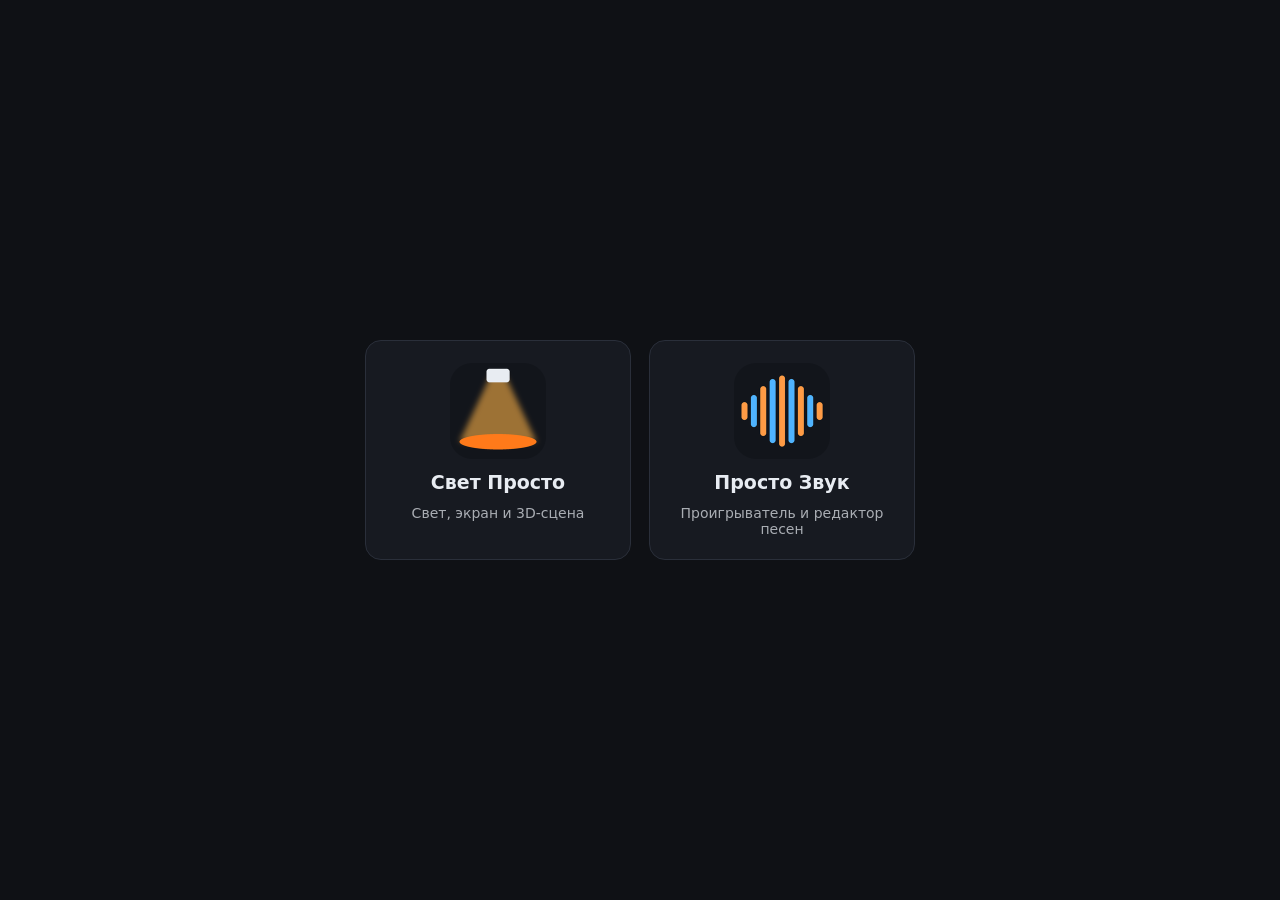
==== index.html @ ec169cc5 "Add files via upload" ====
<!doctype html><html lang="ru"><head><meta charset="utf-8"><meta name="viewport" content="width=device-width,initial-scale=1"><title>Театр — программы</title>
<style>body{margin:0;min-height:100vh;display:flex;align-items:center;justify-content:center;background:#0f1115;color:#e8ecf2;font:16px system-ui,sans-serif}
main{display:flex;gap:18px;flex-wrap:wrap;justify-content:center;padding:16px}a{display:flex;flex-direction:column;align-items:center;gap:12px;width:220px;padding:22px;border:1px solid #2a2f3a;border-radius:16px;background:#171a21;color:inherit;text-decoration:none}
a:hover{border-color:#ff9b45}img{width:96px;height:96px;border-radius:22px}b{font-size:19px}span{opacity:.7;font-size:14px;text-align:center}</style></head><body><main>
<a href="svet/"><img src="svet/icon-192.png" alt=""><b>Свет Просто</b><span>Свет, экран и 3D-сцена</span></a>
<a href="zvuk/"><img src="zvuk/icon-192.png" alt=""><b>Просто Звук</b><span>Проигрыватель и редактор песен</span></a>
</main></body></html>
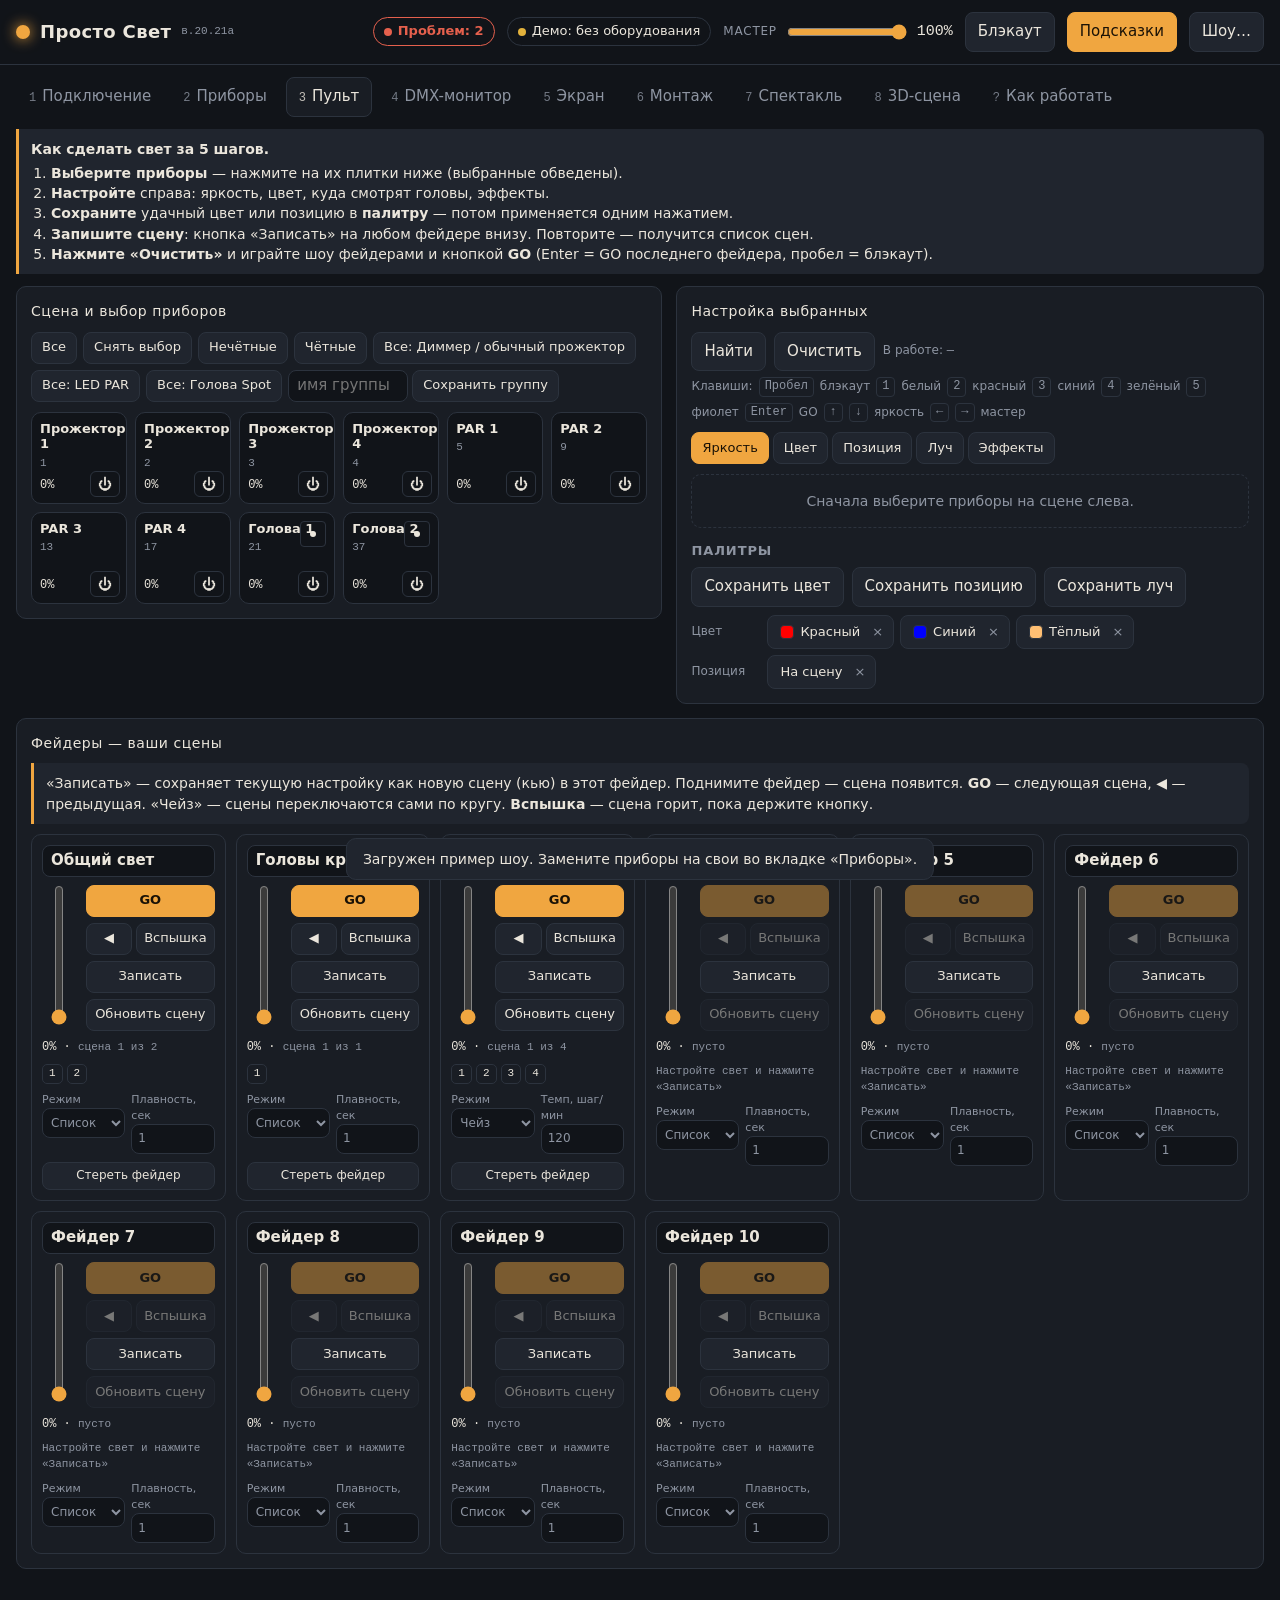
==== commit 1a4fd8ae: "index.html" ====
--- a/index.html
+++ b/index.html
@@ -1,7 +1,3679 @@
-<!doctype html><html lang="ru"><head><meta charset="utf-8"><meta name="viewport" content="width=device-width,initial-scale=1"><title>Театр — программы</title>
-<style>body{margin:0;min-height:100vh;display:flex;align-items:center;justify-content:center;background:#0f1115;color:#e8ecf2;font:16px system-ui,sans-serif}
-main{display:flex;gap:18px;flex-wrap:wrap;justify-content:center;padding:16px}a{display:flex;flex-direction:column;align-items:center;gap:12px;width:220px;padding:22px;border:1px solid #2a2f3a;border-radius:16px;background:#171a21;color:inherit;text-decoration:none}
-a:hover{border-color:#ff9b45}img{width:96px;height:96px;border-radius:22px}b{font-size:19px}span{opacity:.7;font-size:14px;text-align:center}</style></head><body><main>
-<a href="svet/"><img src="svet/icon-192.png" alt=""><b>Свет Просто</b><span>Свет, экран и 3D-сцена</span></a>
-<a href="zvuk/"><img src="zvuk/icon-192.png" alt=""><b>Просто Звук</b><span>Проигрыватель и редактор песен</span></a>
-</main></body></html>+<!doctype html>
+<html lang="ru">
+<head>
+<meta charset="utf-8">
+<meta name="viewport" content="width=device-width,initial-scale=1,viewport-fit=cover">
+<title>Просто Свет</title>
+<link rel="preconnect" href="https://fonts.googleapis.com">
+<link rel="stylesheet" href="https://fonts.googleapis.com/css2?family=Onest:wght@400;500;600;700&family=Unbounded:wght@500;700&family=JetBrains+Mono:wght@400;600&display=swap">
+<style>
+/* Пульт: тёмный зал, янтарь лампы накаливания как акцент. Шапка с мастером, вкладки по шагам работы, внизу — фейдеры. */
+:root{
+  --bg:#111419; --panel:#191d24; --panel2:#20252e; --line:#2c333e;
+  --fg:#ebe6dc; --muted:#8e95a2; --accent:#f0a640; --accent-ink:#1a1206;
+  --ok:#5cc08b; --warn:#e3b23c; --bad:#e5604d; --info:#6fa8dc;
+  --f-display:"Unbounded","Onest",system-ui,sans-serif;
+  --f-body:"Onest",system-ui,-apple-system,"Segoe UI",Roboto,sans-serif;
+  --f-mono:"JetBrains Mono",ui-monospace,Consolas,monospace;
+  --r:10px;
+  color-scheme:dark;
+}
+[hidden]{display:none!important}
+html,body{background:var(--bg);color:var(--fg)}
+body{margin:0}
+body{font-family:var(--f-body);font-size:15px;line-height:1.45;padding-inline:16px;padding-block:0 40px}
+*{box-sizing:border-box}
+h1,h2,h3{margin:0;text-wrap:balance}
+button,input,select,textarea{font:inherit;color:inherit}
+button{cursor:pointer;background:var(--panel2);border:1px solid var(--line);border-radius:8px;padding:8px 12px;min-height:38px}
+button:hover{border-color:var(--muted)}
+button:focus-visible,input:focus-visible,select:focus-visible,textarea:focus-visible{outline:2px solid var(--accent);outline-offset:2px}
+button.primary{background:var(--accent);color:var(--accent-ink);border-color:var(--accent);font-weight:600}
+button.danger{border-color:var(--bad);color:var(--bad)}
+button.on{background:var(--accent);color:var(--accent-ink);border-color:var(--accent)}
+button:disabled{opacity:.45;cursor:not-allowed}
+input[type=number],input[type=text],select,textarea{background:var(--bg);border:1px solid var(--line);border-radius:8px;padding:7px 9px;min-height:38px}
+input[type=range]{accent-color:var(--accent);width:100%}
+.mono{font-family:var(--f-mono);font-variant-numeric:tabular-nums}
+.muted{color:var(--muted)}
+.row{display:flex;gap:8px;flex-wrap:wrap;align-items:center}
+.stack{display:flex;flex-direction:column;gap:10px}
+
+/* шапка */
+header.top{position:sticky;top:env(safe-area-inset-top,0px);z-index:20;background:var(--bg);display:flex;flex-wrap:wrap;gap:12px;align-items:center;padding-block:12px;border-bottom:1px solid var(--line);margin-inline:-16px;padding-inline:16px}
+.brand{font-family:var(--f-display);font-weight:700;font-size:18px;letter-spacing:.02em;display:flex;align-items:center;gap:10px;margin-right:auto}
+.brand .lamp{width:14px;height:14px;border-radius:50%;background:var(--accent);box-shadow:0 0 14px var(--accent)}
+.chip{display:inline-flex;align-items:center;gap:6px;border:1px solid var(--line);border-radius:999px;padding:4px 10px;font-size:13px;white-space:nowrap}
+.chip .dot{width:8px;height:8px;border-radius:50%;background:var(--muted)}
+.chip.ok .dot{background:var(--ok)} .chip.warn .dot{background:var(--warn)} .chip.bad .dot{background:var(--bad)}
+.gm{display:flex;align-items:center;gap:8px;min-width:200px}
+.gm label{font-size:12px;letter-spacing:.06em;text-transform:uppercase;color:var(--muted)}
+.gm input{width:120px}
+#bo.on{background:var(--bad);border-color:var(--bad);color:#fff}
+
+nav.tabs{display:flex;gap:6px;flex-wrap:wrap;padding-block:12px}
+nav.tabs button{background:transparent;border-color:transparent;color:var(--muted)}
+nav.tabs button .n{font-family:var(--f-mono);font-size:12px;margin-right:6px;opacity:.8}
+nav.tabs button[aria-selected=true]{color:var(--fg);border-color:var(--line);background:var(--panel)}
+
+section.tab{display:none} section.tab.active{display:block}
+.panel{background:var(--panel);border:1px solid var(--line);border-radius:var(--r);padding:14px;min-width:0}
+.panel h2{font-family:var(--f-display);font-size:14px;font-weight:500;letter-spacing:.04em;margin-bottom:10px;display:flex;align-items:center;gap:8px}
+.panel h3{font-size:13px;font-weight:600;color:var(--muted);text-transform:uppercase;letter-spacing:.07em;margin:4px 0 6px}
+.how{border-left:3px solid var(--accent);background:var(--panel2);border-radius:0 8px 8px 0;padding:10px 12px;font-size:14px;margin-bottom:12px}
+.how ol{margin:4px 0 0;padding-left:20px}
+.how.hidden{display:none}
+body.nohelp .how{display:none}
+
+.grid-main{display:grid;grid-template-columns:minmax(0,1.1fr) minmax(0,1fr);gap:14px;align-items:start}
+@media (max-width:900px){.grid-main{grid-template-columns:1fr}}
+
+/* сцена */
+.stage{display:grid;grid-template-columns:repeat(auto-fill,minmax(92px,1fr));gap:8px}
+.fx{position:relative;border:1px solid var(--line);border-radius:10px;padding:8px;background:var(--bg);text-align:left;min-height:92px;display:flex;flex-direction:column;gap:4px;overflow:hidden}
+.fx .beam{position:absolute;inset:0;opacity:0;pointer-events:none}
+.fx .nm{position:relative;font-weight:600;font-size:13px;line-height:1.2}
+.fx .ad{position:relative;font-family:var(--f-mono);font-size:11px;color:var(--muted)}
+.fx .lvl{position:relative;font-family:var(--f-mono);font-size:12px;margin-top:auto}
+.fx.sel{border-color:var(--accent);box-shadow:inset 0 0 0 2px var(--accent)}
+.fx .pw{position:absolute;right:6px;bottom:6px;min-width:30px;height:26px;padding:0 6px;display:flex;align-items:center;justify-content:center;border:1px solid var(--line);border-radius:6px;background:var(--bg);font-size:14px;line-height:1;cursor:pointer;z-index:2}
+.fx .pw:hover{border-color:var(--fg)}
+.fx .pw.on{background:#c0392b;border-color:#c0392b;color:#fff;font:700 10px/1 var(--f-mono);letter-spacing:.04em}
+.fx.off .nm,.fx.off .ad,.fx.off .lvl{opacity:.4;text-decoration:line-through}
+.fx.off{border-style:dashed}
+.fx .pt{position:absolute;right:8px;top:8px;width:26px;height:26px;border:1px solid var(--line);border-radius:4px}
+.fx .pt i{position:absolute;width:6px;height:6px;border-radius:50%;background:var(--fg);transform:translate(-50%,-50%)}
+.selbar{display:flex;gap:6px;flex-wrap:wrap;margin-bottom:10px}
+.selbar button{min-height:32px;padding:4px 10px;font-size:13px}
+
+/* программер */
+.attr{display:grid;grid-template-columns:120px minmax(0,1fr) 74px;gap:8px;align-items:center;font-size:13px}
+.attr .v{font-family:var(--f-mono);font-size:12px;text-align:right;color:var(--muted)}
+.attr .v b{color:var(--accent);font-weight:600}
+@media (max-width:520px){.attr{grid-template-columns:90px minmax(0,1fr) 64px}}
+.swatches{display:grid;grid-template-columns:repeat(auto-fill,minmax(42px,1fr));gap:6px}
+.cpick{display:flex;flex-direction:column;gap:8px}
+.cprev{height:56px;border-radius:10px;border:1px solid var(--line);display:flex;align-items:flex-end;justify-content:flex-end;padding:4px 8px}
+.cprev span{font:12px var(--f-mono);background:rgba(0,0,0,.55);color:#fff;border-radius:4px;padding:1px 6px}
+input.huebar{-webkit-appearance:none;appearance:none;height:16px;border-radius:8px;background:linear-gradient(90deg,#f00,#ff0,#0f0,#0ff,#00f,#f0f,#f00)}
+input.huebar::-webkit-slider-thumb{-webkit-appearance:none;width:20px;height:20px;border-radius:50%;background:#fff;border:2px solid #000}
+.sw{height:38px;border-radius:8px;border:1px solid var(--line);padding:0;font-size:10px}
+.xy{position:relative;width:100%;max-width:260px;aspect-ratio:1;border:1px solid var(--line);border-radius:10px;background:
+  linear-gradient(var(--line) 1px,transparent 1px) 0 0/25% 25%,linear-gradient(90deg,var(--line) 1px,transparent 1px) 0 0/25% 25%,var(--bg);touch-action:none;cursor:crosshair}
+.xy i{position:absolute;width:18px;height:18px;border-radius:50%;background:var(--accent);transform:translate(-50%,-50%);box-shadow:0 0 0 3px rgba(240,166,64,.3)}
+.subtabs{display:flex;gap:4px;flex-wrap:wrap;margin-bottom:10px}
+.subtabs button{min-height:32px;padding:4px 10px;font-size:13px}
+.empty{color:var(--muted);font-size:14px;padding:16px;text-align:center;border:1px dashed var(--line);border-radius:10px}
+
+/* палитры */
+.pals{display:flex;flex-wrap:wrap;gap:6px}
+.pal{display:inline-flex;align-items:center;gap:6px;min-height:34px;padding:4px 6px 4px 10px;font-size:13px}
+.pal .s{width:14px;height:14px;border-radius:4px;border:1px solid var(--line)}
+.pal .x{border:0;background:none;min-height:auto;padding:0 4px;color:var(--muted)}
+
+/* плейбеки */
+.pbs{display:grid;grid-template-columns:repeat(auto-fill,minmax(172px,1fr));gap:10px}
+.pb{background:var(--panel);border:1px solid var(--line);border-radius:var(--r);padding:10px;display:flex;flex-direction:column;gap:8px;min-width:0}
+.pb.live{border-color:var(--accent)}
+.pb input.name{width:100%;font-weight:600;min-height:32px;padding:4px 8px}
+.pb .mid{display:flex;gap:10px;align-items:stretch}
+.pb .fader{writing-mode:vertical-lr;direction:rtl;width:34px;height:140px;margin:0}
+.pb .btns{display:flex;flex-direction:column;gap:6px;flex:1;min-width:0}
+.pb .btns button{min-height:32px;padding:4px 6px;font-size:13px}
+.pb .info{font-family:var(--f-mono);font-size:11px;color:var(--muted)}
+.pb .lv{font-family:var(--f-mono);font-size:12px}
+.pb .opt{display:grid;grid-template-columns:1fr 1fr;gap:6px;font-size:11px;color:var(--muted)}
+.pb .opt input{width:100%;min-height:30px;padding:3px 6px;font-size:12px}
+.cuelist{display:flex;flex-wrap:wrap;gap:4px}
+.cuelist span{font-family:var(--f-mono);font-size:11px;border:1px solid var(--line);border-radius:5px;padding:1px 6px}
+.cuelist span.cur{background:var(--accent);color:var(--accent-ink);border-color:var(--accent)}
+
+/* таблицы */
+.tblwrap{overflow-x:auto}
+table{border-collapse:collapse;width:100%;font-size:14px}
+th,td{border-bottom:1px solid var(--line);padding:7px 8px;text-align:left;white-space:nowrap}
+th{font-size:12px;color:var(--muted);text-transform:uppercase;letter-spacing:.06em;font-weight:500}
+td input[type=number]{width:80px;min-height:32px}
+td input[type=text]{width:150px;min-height:32px}
+tr.conflict td{color:var(--bad)}
+
+/* монитор */
+.dmxgrid{display:grid;grid-template-columns:repeat(auto-fill,minmax(44px,1fr));gap:3px}
+.dmxgrid div{font-family:var(--f-mono);font-size:10px;border-radius:4px;padding:3px;background:var(--bg);border:1px solid var(--line);line-height:1.15}
+.dmxgrid div b{display:block;font-size:12px;color:var(--fg);font-weight:600}
+.dmxgrid div.used{border-color:#3e4756;background:var(--panel2)}
+.dmxgrid div.hot b{color:var(--accent)}
+
+/* подключение */
+.cards{display:grid;grid-template-columns:repeat(auto-fit,minmax(240px,1fr));gap:12px}
+.card{background:var(--panel);border:1px solid var(--line);border-radius:var(--r);padding:14px;display:flex;flex-direction:column;gap:8px}
+.card h3{font-family:var(--f-display);font-size:14px;font-weight:500;margin:0;text-transform:none;letter-spacing:.02em;color:var(--fg)}
+.card p{margin:0;font-size:14px}
+.card .tag{font-size:11px;letter-spacing:.07em;text-transform:uppercase;color:var(--muted)}
+.card button{margin-top:auto}
+.card.active{border-color:var(--ok)}
+.decide{display:grid;gap:8px;margin-top:6px}
+.decide div{display:grid;grid-template-columns:minmax(0,1fr) minmax(0,1fr);gap:10px;border-bottom:1px solid var(--line);padding-block:8px;font-size:14px}
+@media (max-width:600px){.decide div{grid-template-columns:1fr}}
+.alert{border:1px solid var(--warn);color:var(--warn);border-radius:8px;padding:10px 12px;font-size:14px}
+
+.modal{position:fixed;inset:0;background:rgba(0,0,0,.6);display:flex;align-items:center;justify-content:center;padding:16px;z-index:50}
+.modal .box{background:var(--panel);border:1px solid var(--line);border-radius:12px;padding:16px;width:min(640px,100%);display:flex;flex-direction:column;gap:10px;max-height:90vh;overflow:auto}
+.modal textarea{width:100%;min-height:220px;font-family:var(--f-mono);font-size:12px}
+.toast{position:fixed;left:50%;bottom:calc(20px + env(safe-area-inset-bottom,0px));transform:translateX(-50%);background:var(--panel2);border:1px solid var(--line);border-radius:10px;padding:10px 16px;z-index:60;font-size:14px}
+.kbd{font-family:var(--f-mono);font-size:12px;border:1px solid var(--line);border-radius:4px;padding:0 5px}
+/* экран */
+.scr-top{display:flex;flex-wrap:wrap;gap:8px;align-items:center}
+.scr-top .gm input{width:110px}
+.comp-wrap{overflow-x:auto;padding-bottom:6px}
+.comp{display:grid;gap:6px;min-width:max-content}
+.comp .lh{display:flex;flex-direction:column;gap:4px;background:var(--panel2);border:1px solid var(--line);border-radius:8px;padding:6px;width:190px}
+.comp .lh input[type=text]{min-height:28px;padding:2px 6px;font-size:13px;font-weight:600;width:100%}
+.comp .lh .row{gap:4px;flex-wrap:nowrap}
+.comp .lh .row button{white-space:nowrap}
+.comp .lh button{min-height:26px;padding:0 7px;font-size:12px}
+.comp .lh input[type=range]{width:100%}
+.comp .lh.live{border-color:var(--accent)}
+.comp .ch{min-height:34px;padding:2px 6px;font-weight:700;font-family:var(--f-mono);font-size:13px}
+.comp .ch.live{background:var(--accent);color:var(--accent-ink);border-color:var(--accent)}
+.cell{position:relative;width:128px;height:80px;border:1px dashed var(--line);border-radius:8px;background:var(--bg);overflow:hidden;cursor:pointer;user-select:none}
+.cell.full{border-style:solid}
+.cell .th{position:absolute;inset:0;background-size:cover;background-position:center}
+.cell .nm{position:absolute;left:0;right:0;bottom:0;padding:14px 6px 4px;font-size:11px;font-weight:600;color:#fff;background:linear-gradient(transparent,rgba(0,0,0,.85));white-space:nowrap;overflow:hidden;text-overflow:ellipsis}
+.cell .tr{position:absolute;right:4px;top:4px;font-size:10px;font-family:var(--f-mono);background:rgba(0,0,0,.65);color:#fff;border-radius:4px;padding:0 4px}
+.cell.live{border-color:var(--accent);box-shadow:inset 0 0 0 3px var(--accent)}
+.cell.sel{outline:2px solid var(--fg);outline-offset:2px}
+.cell.over{border-color:var(--ok);background:rgba(92,192,139,.15)}
+.cell.missing .th{opacity:.25}
+.cell.missing::after{content:"нет файла";position:absolute;left:6px;top:6px;font-size:10px;color:var(--warn)}
+.cell .plus{position:absolute;inset:0;display:flex;align-items:center;justify-content:center;color:var(--muted);font-size:11px;opacity:.6;text-align:center;padding:4px}
+.scr-grid{display:grid;grid-template-columns:minmax(0,1.3fr) minmax(0,1fr);gap:14px;align-items:start;margin-top:14px}
+@media (max-width:1100px){.scr-grid{grid-template-columns:1fr}}
+.strip-wrap{position:relative;display:flex;align-items:center;gap:6px}
+.strip-wrap.drop{outline:2px dashed var(--ok);outline-offset:4px;border-radius:10px;background:rgba(92,192,139,.08)}
+.strip{display:flex;gap:10px;overflow-x:auto;scroll-behavior:smooth;padding:4px 2px 10px;flex:1;min-width:0;scroll-snap-type:x proximity}
+.strip-nav{flex:none;width:40px;min-height:96px;font-size:26px;padding:0}
+.bf{position:relative;flex:none;width:168px;aspect-ratio:16/10;border:1px solid var(--line);border-radius:8px;overflow:hidden;background:var(--bg);cursor:pointer;scroll-snap-align:start}
+.bf .th{position:absolute;inset:0;background-size:cover;background-position:center}
+.bf .nm{position:absolute;left:0;right:0;bottom:0;font-size:11px;font-weight:600;padding:14px 6px 4px;color:#fff;background:linear-gradient(transparent,rgba(0,0,0,.85));white-space:nowrap;overflow:hidden;text-overflow:ellipsis}
+.bf .kind{position:absolute;left:5px;top:5px;font-size:9px;font-family:var(--f-mono);background:rgba(0,0,0,.6);color:#fff;border-radius:4px;padding:1px 4px}
+.bf .x{position:absolute;right:4px;top:4px;min-height:24px;height:24px;width:24px;padding:0;font-size:14px;line-height:1;background:rgba(0,0,0,.7);border-color:transparent;color:#fff;border-radius:6px}
+.bf .x.danger{background:var(--bad);width:auto;padding:0 6px;font-size:11px}
+.bf .used{position:absolute;left:5px;bottom:24px;font-size:9px;font-family:var(--f-mono);background:var(--accent);color:var(--accent-ink);border-radius:4px;padding:0 4px}
+.bf.armed{outline:3px solid var(--accent);outline-offset:-1px}
+.bf.missing .th{opacity:.3}
+.cell.target .plus{color:var(--accent);opacity:1}
+.preview{position:relative;width:100%;aspect-ratio:16/9;border-radius:10px;overflow:hidden;background:#000;border:1px solid var(--line)}
+.insp .attr{grid-template-columns:110px minmax(0,1fr) 64px}
+.insp select{min-height:32px;padding:3px 6px;font-size:13px;width:100%}
+.insp h3{margin-top:10px}
+/* монтаж */
+.ed-top,.ed-trans{display:flex;flex-wrap:wrap;gap:8px;align-items:center}
+.ed-top select{min-width:220px;max-width:100%}
+.ed-trans{margin-top:14px}
+.ed-sep{width:1px;align-self:stretch;background:var(--line);margin:0 4px}
+.ed-clock{font-size:28px;font-weight:600;font-variant-numeric:tabular-nums;line-height:1;min-width:150px}
+.ed-clock small{font-size:.5em;color:var(--muted);font-weight:400;margin-left:6px}
+#edPlay{min-width:120px;font-weight:600}
+.ed-zoom input{width:120px}
+.ed-panel{margin-top:14px}
+.ed-tl{display:grid;grid-template-columns:118px minmax(0,1fr);border:1px solid var(--line);border-radius:8px;overflow:hidden;background:var(--bg)}
+.ed-labels{border-right:1px solid var(--line);background:var(--panel2)}
+.ed-labels div{display:flex;align-items:center;padding:0 8px;font-size:12px;font-weight:600;border-bottom:1px solid var(--line);white-space:nowrap;overflow:hidden;text-overflow:ellipsis;cursor:pointer}
+.ed-labels div.cur{color:var(--accent)}
+.ed-labels div small{font-weight:400;color:var(--muted);margin-left:4px}
+.ed-scroll{overflow-x:auto;overflow-y:hidden;position:relative;scrollbar-width:thin}
+.ed-inner{position:relative}
+.ed-lane{position:relative;border-bottom:1px solid var(--line);touch-action:none}
+.ed-lane.cur{background:rgba(240,166,64,.05)}
+.ed-lane.target{background:rgba(92,192,139,.08);cursor:copy}
+.ed-lane canvas{position:sticky;left:0;display:block}
+.ed-h-ruler{height:30px;cursor:pointer;background:var(--panel)}
+.ed-h-audio{height:64px;cursor:pointer}
+.ed-h-light,.ed-h-layer{height:58px}
+.ed-lane.drop{background:rgba(92,192,139,.15)}
+.blk{position:absolute;top:4px;bottom:4px;border:1px solid rgba(255,255,255,.25);border-radius:6px;overflow:hidden;cursor:grab;user-select:none;background:#2a3140;min-width:3px}
+.blk .th{position:absolute;inset:0;background-size:auto 100%;background-repeat:repeat-x;opacity:.55}
+.blk .nm{position:absolute;left:6px;right:6px;top:3px;font-size:11px;font-weight:600;color:#fff;white-space:nowrap;overflow:hidden;text-overflow:ellipsis;text-shadow:0 1px 2px #000}
+.blk .tm{position:absolute;left:6px;bottom:3px;font-size:10px;font-family:var(--f-mono);color:#fff;opacity:.85;white-space:nowrap;text-shadow:0 1px 2px #000}
+.blk .fd{position:absolute;left:0;top:0;bottom:0;background:linear-gradient(90deg,rgba(0,0,0,.55),transparent);pointer-events:none}
+.blk::before,.blk::after{content:"";position:absolute;top:0;bottom:0;width:6px;cursor:ew-resize;z-index:2}
+.blk::before{left:0} .blk::after{right:0}
+.blk.sel{border:2px solid var(--fg);box-shadow:0 0 0 2px rgba(0,0,0,.6)}
+.blk.live{box-shadow:inset 0 0 0 2px var(--accent)}
+.blk.missing .th{opacity:.15}
+.blk.drag{cursor:grabbing;opacity:.9;z-index:5}
+.mkr{position:absolute;top:0;height:30px;transform:translateX(-1px);cursor:pointer;z-index:3}
+.mkr i{position:absolute;left:0;top:0;bottom:0;width:2px;background:var(--info)}
+.mkr span{position:absolute;left:3px;top:2px;font-size:10px;line-height:1.2;background:var(--info);color:#06121f;padding:0 4px;border-radius:3px;white-space:nowrap;max-width:140px;overflow:hidden;text-overflow:ellipsis}
+.mkr.sel span{background:var(--fg)}
+.mline{position:absolute;top:30px;bottom:0;width:1px;background:var(--info);opacity:.35;pointer-events:none}
+.ed-head{position:absolute;top:0;bottom:0;width:2px;margin-left:-1px;background:var(--accent);pointer-events:none;z-index:6}
+.ed-head::before{content:"";position:absolute;top:0;left:-5px;border:6px solid transparent;border-top-color:var(--accent)}
+.ed-tools{margin-top:10px}
+.ed-empty-lane{position:absolute;left:8px;top:50%;transform:translateY(-50%);font-size:12px;color:var(--muted);pointer-events:none;white-space:nowrap}
+#edPrevSlot .preview{margin:0}
+.ed-times{display:grid;grid-template-columns:repeat(3,minmax(0,1fr));gap:6px}
+.ed-times label{display:flex;flex-direction:column;gap:2px;font-size:12px;color:var(--muted)}
+.ed-times input{width:100%;font-family:var(--f-mono)}
+.ed-times input.bad{border-color:var(--bad)}
+@media (max-width:640px){.ed-tl{grid-template-columns:76px minmax(0,1fr)} .ed-clock{font-size:22px;min-width:120px}}
+/* проверка перед показом */
+.ready{margin-bottom:14px}
+.ready-list{display:grid;grid-template-columns:repeat(auto-fill,minmax(300px,1fr));gap:8px}
+.rd{display:grid;grid-template-columns:22px minmax(0,1fr) auto;gap:8px;align-items:start;border:1px solid var(--line);border-radius:8px;padding:8px 10px;background:var(--bg)}
+.rd .ic{width:20px;height:20px;border-radius:50%;display:flex;align-items:center;justify-content:center;font-size:12px;font-weight:700;margin-top:1px;background:var(--panel2);color:var(--muted)}
+.rd.ok .ic{background:var(--ok);color:#06140c} .rd.warn .ic{background:var(--warn);color:#1a1206} .rd.bad .ic{background:var(--bad);color:#fff}
+.rd.bad{border-color:var(--bad)} .rd.warn{border-color:rgba(227,178,60,.6)}
+.rd.off{opacity:.6}
+.rd b{display:block;font-size:14px}
+.rd small{display:block;font-size:12px;color:var(--muted);line-height:1.35;margin-top:2px}
+.rd button{min-height:30px;padding:2px 10px;font-size:13px;white-space:nowrap}
+#readyChip{cursor:pointer;background:transparent;min-height:auto;font-weight:600}
+#readyChip.bad{border-color:var(--bad);color:var(--bad)} #readyChip.ok{border-color:var(--ok);color:var(--ok)} #readyChip.warn{border-color:var(--warn);color:var(--warn)}
+#readyChip.alarm{animation:blink 1s steps(2) infinite}
+/* спектакль */
+.play-head{display:flex;flex-wrap:wrap;gap:16px;align-items:center}
+.clock{font-family:var(--f-mono);font-variant-numeric:tabular-nums;font-size:clamp(34px,7vw,60px);font-weight:600;letter-spacing:.02em;line-height:1}
+.clock small{font-size:.4em;color:var(--muted);font-weight:400;margin-left:8px}
+.state{display:inline-flex;align-items:center;gap:8px;border:1px solid var(--line);border-radius:999px;padding:6px 14px;font-weight:600}
+.state i{width:10px;height:10px;border-radius:50%;background:var(--muted)}
+.state.rec{border-color:var(--bad);color:var(--bad)} .state.rec i{background:var(--bad);animation:blink 1s steps(2) infinite}
+.state.play{border-color:var(--ok);color:var(--ok)} .state.play i{background:var(--ok)}
+.state.pause{border-color:var(--warn);color:var(--warn)} .state.pause i{background:var(--warn)}
+@keyframes blink{50%{opacity:.2}}
+.bar{position:relative;height:46px;border:1px solid var(--line);border-radius:10px;background:var(--bg);cursor:pointer;overflow:hidden;margin-top:14px;touch-action:none}
+.bar .fill{position:absolute;inset:0 auto 0 0;background:rgba(240,166,64,.18)}
+.bar .head{position:absolute;top:0;bottom:0;width:2px;background:var(--accent)}
+.bar .mk{position:absolute;bottom:0;width:1px;height:40%;background:var(--muted);opacity:.7}
+.bar .lbl{position:absolute;top:4px;left:8px;font-size:12px;color:var(--muted);font-family:var(--f-mono)}
+.bigbtns{display:flex;flex-wrap:wrap;gap:10px;margin-top:14px}
+#tlList tr.cur td{background:rgba(240,166,64,.12)}
+#tlList td.nm{cursor:pointer;white-space:normal;min-width:180px}
+#tlList td.nm b{display:block}
+.bigbtns button{min-height:52px;padding:10px 20px;font-size:16px;font-weight:600}
+button.rec{background:var(--bad);border-color:var(--bad);color:#fff}
+button.go{background:var(--ok);border-color:var(--ok);color:#06140c}
+@media (prefers-reduced-motion:reduce){*{transition:none!important;animation:none!important}}
+/* 3D-сцена */
+.v3grid{display:grid;grid-template-columns:minmax(0,1fr) 360px;gap:14px;align-items:start}
+@media (max-width:1050px){.v3grid{grid-template-columns:1fr}}
+#v3Wrap{position:relative;background:#000;border:1px solid var(--line);border-radius:var(--r);overflow:hidden;height:calc(100vh - 250px);min-height:420px}
+#v3Wrap:fullscreen{height:100vh;border:0;border-radius:0}
+#v3Canvas{position:absolute;inset:0}#v3Canvas canvas{display:block;width:100%;height:100%;outline:none;cursor:grab;touch-action:none}
+#v3Hud{position:absolute;left:12px;right:150px;bottom:10px;display:flex;gap:14px;flex-wrap:wrap;font-size:12px;color:#d6d9df;pointer-events:none;text-shadow:0 1px 3px #000}
+#v3Msg{position:absolute;inset:0;display:flex;align-items:center;justify-content:center;pointer-events:none}
+.v3tr{position:absolute;right:10px;bottom:8px;display:flex;gap:4px}.v3tr button{min-height:32px;padding:4px 10px;background:rgba(20,22,28,.85)}
+.v3f{display:grid;grid-template-columns:minmax(96px,1.1fr) minmax(70px,1.4fr) 62px 14px;gap:6px;align-items:center;font-size:13px}
+.v3f input[type=number]{width:62px;min-height:30px;padding:2px 4px}.v3f i{font-style:normal;color:var(--muted);font-size:12px}
+.v3sub{font-size:12px;color:var(--muted);text-transform:uppercase;letter-spacing:.05em;margin-top:6px}
+details.panel summary{cursor:pointer}
+.v3venues{padding:6px;border:1px solid var(--line);border-radius:10px;background:var(--panel)}.v3venues button[data-ven]{max-width:280px;overflow:hidden;text-overflow:ellipsis;white-space:nowrap}
+#v3Mon{position:absolute;top:10px;right:10px;width:180px;z-index:2;border:1px solid rgba(255,255,255,.18);border-radius:6px;overflow:hidden;opacity:.85;transition:opacity .3s}
+#v3Mon .preview{margin:0;width:100%;aspect-ratio:16/9;height:auto;min-height:0;border:0;border-radius:0}
+#v3Mon:hover{opacity:1}
+body.v3dark #v3Wrap{border-color:#000}body.v3dark #v3Hud{opacity:0}body.v3dark #v3Mon{opacity:.08}body.v3dark #v3Mon:hover{opacity:.9}
+body.v3dark .v3tr{opacity:.15;transition:opacity .3s}body.v3dark .v3tr:hover{opacity:1}
+</style>
+
+</head>
+<body>
+<header class="top">
+  <div class="brand"><span class="lamp"></span>Просто Свет <span class="mono muted" style="font-size:11px;font-weight:400;letter-spacing:0" title="Версия программы">в.20.21а</span></div>
+  <span id="tlBar" class="row" hidden style="gap:6px">
+    <button id="tlChip" class="state rec" title="Открыть вкладку «Спектакль»" style="min-height:34px;padding:4px 12px"><i></i><span id="tlChipTxt" class="mono"></span></button>
+    <button id="tlBarPause" style="min-height:34px;padding:4px 10px" title="Пауза / продолжить">❚❚</button>
+    <button id="tlBarStop" style="min-height:34px;padding:4px 10px" title="Стоп">■</button>
+  </span>
+  <button id="readyChip" class="chip warn" type="button" title="Проверка перед показом"><span class="dot"></span>Проверяю…</button>
+  <span id="outChip" class="chip warn" title="Куда идёт сигнал"><span class="dot"></span><span id="outTxt">Демо: без оборудования</span></span>
+  <div class="gm"><label for="gm">Мастер</label><input id="gm" type="range" min="0" max="100" value="100"><span id="gmv" class="mono">100%</span></div>
+  <button id="bo" title="Мгновенно погасить весь свет (Пробел)">Блэкаут</button>
+  <button id="helpBtn" class="on" title="Показывать подсказки">Подсказки</button>
+  <button id="installBtn" class="primary" hidden title="Поставить программу на рабочий стол">Установить</button>
+  <button id="fileBtn">Шоу…</button>
+</header>
+
+<nav class="tabs" role="tablist">
+  <button role="tab" data-tab="connect" aria-selected="false"><span class="n">1</span>Подключение</button>
+  <button role="tab" data-tab="patch" aria-selected="false"><span class="n">2</span>Приборы</button>
+  <button role="tab" data-tab="desk" aria-selected="true"><span class="n">3</span>Пульт</button>
+  <button role="tab" data-tab="monitor" aria-selected="false"><span class="n">4</span>DMX-монитор</button>
+  <button role="tab" data-tab="screen" aria-selected="false"><span class="n">5</span>Экран</button>
+  <button role="tab" data-tab="edit" aria-selected="false"><span class="n">6</span>Монтаж</button>
+  <button role="tab" data-tab="play" aria-selected="false"><span class="n">7</span>Спектакль</button>
+  <button role="tab" data-tab="stage3d" aria-selected="false"><span class="n">8</span>3D-сцена</button>
+  <button role="tab" data-tab="help" aria-selected="false"><span class="n">?</span>Как работать</button>
+</nav>
+
+<!-- 1. ПОДКЛЮЧЕНИЕ -->
+<section class="tab" id="tab-connect">
+  <div class="how"><b>Что здесь делать.</b> Выберите, через что компьютер говорит с приборами, и нажмите «Подключить». Если не знаете — посмотрите таблицу ниже. Без оборудования работает «Демо»: свет виден на экране.
+  </div>
+  <div id="serialWarn" class="alert" hidden></div>
+  <div class="cards" style="margin-top:12px">
+    <div class="card" data-out="pro">
+      <span class="tag">USB → DMX</span>
+      <h3>Enttec DMX USB Pro и похожие</h3>
+      <p>Коробочка с USB с одной стороны и разъёмом XLR с другой. На корпусе часто написано «USB Pro», «DMXking ultraDMX», «Eurolite USB-DMX512 PRO».</p>
+      <button class="primary" data-connect="pro">Подключить USB Pro</button>
+    </div>
+    <div class="card" data-out="open">
+      <span class="tag">USB → DMX, дешёвые</span>
+      <h3>Open DMX (FTDI)</h3>
+      <p>Простой кабель или коробочка без своего процессора: «Open DMX USB», «Eurolite USB-DMX512» (не PRO), китайские USB-DMX на чипе FTDI.</p>
+      <button class="primary" data-connect="open">Подключить Open DMX</button>
+    </div>
+    <div class="card" data-out="ws">
+      <span class="tag">Сеть</span>
+      <h3>Art-Net узел по сети</h3>
+      <p>Приборы подключены к коробке с сетевым кабелем (Art-Net node). Нужна маленькая программа-мост <span class="mono">artnet_bridge.py</span> — она в комплекте.</p>
+      <div class="row"><input id="wsUrl" type="text" value="ws://localhost:8765" style="flex:1;min-width:0" aria-label="Адрес моста"></div>
+      <button class="primary" data-connect="ws">Подключить мост</button>
+    </div>
+    <div class="card" data-out="demo">
+      <span class="tag">Без оборудования</span>
+      <h3>Демо</h3>
+      <p>Сигнал никуда не идёт. Удобно, чтобы научиться и заранее подготовить шоу дома.</p>
+      <button data-connect="demo">Работать в демо</button>
+    </div>
+  </div>
+
+  <div class="panel" style="margin-top:14px" id="midiPanel">
+    <h2>Ручной пульт (MIDI)</h2>
+    <p class="muted" style="margin:0 0 10px;font-size:14px">Behringer X-Touch и другие MIDI-контроллеры двигают фейдеры и нажимают кнопки этой программы. Свет они сами не включают: сигнал на приборы всё равно идёт через адаптер выше.</p>
+    <div class="row"><button class="primary" id="midiConnect">Подключить MIDI-пульт</button><span id="midiStatus" class="muted" style="font-size:14px">Не подключён</span></div>
+    <div id="midiWiz" class="how" style="margin-top:10px" hidden></div>
+    <div class="row" style="margin-top:10px">
+      <button id="midiWizard">Быстрая настройка</button>
+      <select id="midiFn" aria-label="Что назначить"></select><button id="midiLearn">Назначить</button>
+      <button id="midiReset">Сбросить назначения</button>
+    </div>
+    <div class="tblwrap" style="margin-top:10px"><table id="midiTbl"></table></div>
+  </div>
+
+  <div class="panel" style="margin-top:14px">
+    <h2>Как понять, что у вас</h2>
+    <p class="muted" style="margin:0 0 6px">Посмотрите, что стоит между компьютером и первым прибором (DMX-кабель с разъёмами XLR идёт от прибора к прибору по цепочке).</p>
+    <div class="decide">
+      <div><span>Из компьютера идёт USB в коробочку, из неё XLR к приборам. На коробочке написано Enttec, DMXking, «PRO»</span><b>→ USB Pro</b></div>
+      <div><span>USB-кабель или коробочка без надписи PRO, дешёвая, «Open DMX», FTDI</span><b>→ Open DMX. Не заработает — попробуйте USB Pro</b></div>
+      <div><span>Из компьютера идёт сетевой кабель (как интернет) в коробку с выходами XLR</span><b>→ Art-Net узел через мост</b></div>
+      <div><span>Ключ или коробка Avolites: T1, T2, Titan Go-ключ, крыло Avolites</span><b>→ С этой программой не работает. Используйте инструкцию к Titan Go или купите USB-DMX адаптер (Enttec USB Pro ≈ 100–150 €)</b></div>
+      <div><span>Пульт или сетевой свитч без USB и XLR-коробок</span><b>→ Спросите техника площадки, какой там DMX-интерфейс</b></div>
+    </div>
+  </div>
+</section>
+
+<!-- 2. ПРИБОРЫ -->
+<section class="tab" id="tab-patch">
+  <div class="how"><b>Что здесь делать.</b> Расскажите программе, какие приборы висят и на каком адресе.
+    <ol>
+      <li>Посмотрите на дисплей прибора: там стоит <b>адрес</b> (например <span class="mono">A001</span>, <span class="mono">d-001</span>) и <b>режим</b> — сколько каналов (<span class="mono">4CH</span>, <span class="mono">9CH</span>, <span class="mono">16CH</span>).</li>
+      <li>Выберите похожий тип с тем же числом каналов, укажите адрес и количество, нажмите «Добавить».</li>
+      <li>Если подходящего типа нет — создайте свой в блоке «Свой тип прибора» по инструкции к прибору.</li>
+      <li>Адреса приборов не должны пересекаться. Красная строка — пересечение.</li>
+    </ol>
+  </div>
+  <div class="grid-main">
+    <div class="panel">
+      <h2>Добавить приборы</h2>
+      <div class="stack">
+        <label class="stack" style="gap:4px"><span class="muted">Тип прибора</span><select id="addType"></select></label>
+        <div class="row">
+          <label class="stack" style="gap:4px"><span class="muted">Сколько штук</span><input id="addCount" type="number" min="1" max="64" value="1"></label>
+          <label class="stack" style="gap:4px"><span class="muted">Линия</span><select id="addLine"><option value="1">1 (DMX-A)</option><option value="2">2 (DMX-B)</option></select></label>
+          <label class="stack" style="gap:4px"><span class="muted">Первый адрес</span><input id="addAddr" type="number" min="1" max="512" value="1"></label>
+          <label class="stack" style="gap:4px;flex:1;min-width:140px"><span class="muted">Название</span><input id="addName" type="text" placeholder="например, Голова"></label>
+        </div>
+        <p id="addHint" class="muted" style="margin:0;font-size:13px"></p>
+        <div class="row"><button class="primary" id="addBtn">Добавить</button></div>
+      </div>
+    </div>
+    <div class="panel">
+      <h2>Свой тип прибора</h2>
+      <p class="muted" style="margin:0 0 10px;font-size:13px">Откройте инструкцию к прибору, найдите таблицу «DMX channels» для вашего режима и повторите её здесь: канал 1, канал 2 и так далее.</p>
+      <div class="stack">
+        <input id="profName" type="text" placeholder="Название, например «Голова Beam 230 16CH»">
+        <div id="profChans" class="stack" style="gap:6px"></div>
+        <div class="row"><button id="profAddCh">+ канал</button><button class="primary" id="profSave">Сохранить тип</button></div>
+      </div>
+    </div>
+  </div>
+  <div class="panel" style="margin-top:14px">
+    <h2>Мои приборы <span id="patchCount" class="muted mono" style="font-size:12px"></span></h2>
+    <div class="tblwrap"><table id="patchTbl"></table></div>
+  </div>
+</section>
+
+<!-- 3. ПУЛЬТ -->
+<section class="tab active" id="tab-desk">
+  <div class="how" id="quick"><b>Как сделать свет за 5 шагов.</b>
+    <ol>
+      <li><b>Выберите приборы</b> — нажмите на их плитки ниже (выбранные обведены).</li>
+      <li><b>Настройте</b> справа: яркость, цвет, куда смотрят головы, эффекты.</li>
+      <li><b>Сохраните</b> удачный цвет или позицию в <b>палитру</b> — потом применяется одним нажатием.</li>
+      <li><b>Запишите сцену</b>: кнопка «Записать» на любом фейдере внизу. Повторите — получится список сцен.</li>
+      <li><b>Нажмите «Очистить»</b> и играйте шоу фейдерами и кнопкой <b>GO</b> (Enter = GO последнего фейдера, пробел = блэкаут).</li>
+    </ol>
+  </div>
+  <div class="grid-main">
+    <div class="panel">
+      <h2>Сцена и выбор приборов</h2>
+      <div class="selbar" id="selbar"></div>
+      <div class="stage" id="stage"></div>
+    </div>
+    <div class="panel" id="progPanel">
+      <h2>Настройка выбранных <span id="selCount" class="muted mono" style="font-size:12px"></span></h2>
+      <div class="row" style="margin-bottom:10px">
+        <button id="locateBtn" title="Включить выбранные белым, головы в центр">Найти</button>
+        <button id="clearBtn" title="Убрать все ручные настройки">Очистить</button>
+        <span class="muted" style="font-size:12px">В работе: <span id="progInfo" class="mono">—</span></span>
+      </div>
+      <div class="row muted" style="font-size:12px;gap:6px;margin:-4px 0 10px">Клавиши: <span class="kbd">Пробел</span> блэкаут <span class="kbd">1</span> белый <span class="kbd">2</span> красный <span class="kbd">3</span> синий <span class="kbd">4</span> зелёный <span class="kbd">5</span> фиолет <span class="kbd">Enter</span> GO <span class="kbd">↑</span><span class="kbd">↓</span> яркость <span class="kbd">←</span><span class="kbd">→</span> мастер</div>
+      <div class="subtabs" id="progTabs">
+        <button data-pt="int" class="on">Яркость</button>
+        <button data-pt="col">Цвет</button>
+        <button data-pt="pos">Позиция</button>
+        <button data-pt="beam">Луч</button>
+        <button data-pt="fx">Эффекты</button>
+      </div>
+      <div id="progBody"></div>
+      <h3 style="margin-top:14px">Палитры</h3>
+      <div class="row" style="margin-bottom:8px">
+        <button data-savepal="col">Сохранить цвет</button>
+        <button data-savepal="pos">Сохранить позицию</button>
+        <button data-savepal="beam">Сохранить луч</button>
+      </div>
+      <div id="pals" class="stack" style="gap:6px"></div>
+    </div>
+  </div>
+  <div class="panel" style="margin-top:14px">
+    <h2>Фейдеры — ваши сцены</h2>
+    <div class="how" style="margin-bottom:10px">«Записать» — сохраняет текущую настройку как новую сцену (кью) в этот фейдер. Поднимите фейдер — сцена появится. <b>GO</b> — следующая сцена, <b>◀</b> — предыдущая. «Чейз» — сцены переключаются сами по кругу. <b>Вспышка</b> — сцена горит, пока держите кнопку.</div>
+    <div class="pbs" id="pbs"></div>
+  </div>
+</section>
+
+<!-- 4. МОНИТОР -->
+<section class="tab" id="tab-monitor">
+  <div class="how"><b>Что здесь видно.</b> Все 512 каналов DMX и что сейчас уходит на приборы. Подсвечены каналы, занятые приборами. «Проверка канала» помогает найти прибор: поднимите канал — и посмотрите, что зажглось.</div>
+  <div class="panel" style="margin-bottom:14px">
+    <h2>Проверка канала</h2>
+    <div class="row">
+      <label class="row">Линия <select id="monLine"><option value="1">1</option><option value="2">2</option></select></label>
+      <label class="row">Канал <input id="testCh" type="number" min="1" max="512" value="1"></label>
+      <input id="testVal" type="range" min="0" max="255" value="0" style="flex:1;min-width:160px" aria-label="Значение канала">
+      <span id="testV" class="mono">0</span>
+      <button id="testOff">Выключить проверку</button>
+    </div>
+  </div>
+  <div class="panel"><div class="dmxgrid" id="dmxgrid"></div></div>
+</section>
+
+<!-- 5. ЭКРАН -->
+<section class="tab" id="tab-screen">
+  <div class="how"><b>Экран — как в Resolume, только проще.</b>
+    <ol>
+      <li><b>Выберите папку</b> с видео и картинками — они появятся в ленте «Файлы». Листайте её стрелками ‹ › или колёсиком мыши. × на файле — убрать его из списка.</li>
+      <li><b>Щёлкните по файлу, потом по ячейке</b> — файл ляжет туда (или просто перетащите). Если сначала выбрать ячейку правой кнопкой, файлы будут ложиться подряд по кадрам. Строки — слои (верхний слой лежит поверх нижних). Столбцы — кадры: кнопка с номером кадра включает сразу все его клипы.</li>
+      <li><b>Щелчок по ячейке</b> — показать клип на экране. <b>Правая кнопка</b> — только выбрать, чтобы настроить. Справа внизу настройки клипа: переход, размер, положение, поворот, прозрачность.</li>
+      <li><b>Копировать:</b> тащите ячейку с зажатым Alt (Option на Mac) или Ctrl/⌘+C → Ctrl/⌘+V. <b>Delete</b> — очистить ячейку. Без Alt ячейка переносится.</li>
+      <li>Нажмите <b>«Открыть экран»</b>, перетащите окно на проектор и щёлкните по нему. Запись на вкладке «Спектакль» запоминает и свет, и экран.</li>
+    </ol>
+  </div>
+  <div class="panel scr-top">
+    <button class="primary" id="mPickDir">Выбрать папку…</button>
+    <button id="mReconnect" hidden></button>
+    <button id="mAddFiles">Добавить файлы…</button>
+    <input id="mFiles" type="file" accept="video/*,image/*" multiple hidden>
+    <span style="flex:1"></span>
+    <span id="scrState" class="chip warn"><span class="dot"></span><span id="scrStateTxt">Окно экрана не открыто</span></span>
+    <button class="primary" id="mOpen">Открыть экран</button>
+    <button id="mTest" title="На 5 секунд показать на экране яркую тестовую картинку">Проверить экран</button>
+    <button id="mOpen2">На второй экран</button>
+    <button id="mClearAll">Убрать всё</button>
+    <button id="mBlack">Затемнить</button>
+    <div class="gm"><label for="mMaster">Яркость</label><input id="mMaster" type="range" min="0" max="100" value="100"><span id="mMasterV" class="mono">100%</span></div>
+  </div>
+  <div class="panel" style="margin-top:14px">
+    <h2>Файлы <span id="mCount" class="muted mono" style="font-size:12px"></span> <span id="mArmTxt" class="muted" style="font-size:12px;font-family:var(--f-body);letter-spacing:0;font-weight:400">— щёлкните по файлу, потом по ячейке. Файлы или целую папку можно перетащить сюда с компьютера.</span></h2>
+    <div class="strip-wrap">
+      <button class="strip-nav" id="stripL" aria-label="Листать влево">‹</button>
+      <div class="strip" id="bin"></div>
+      <button class="strip-nav" id="stripR" aria-label="Листать вправо">›</button>
+    </div>
+  </div>
+  <div class="panel" style="margin-top:14px">
+    <h2>Композиция <span id="mDirName" class="muted" style="font-size:12px;font-family:var(--f-body);letter-spacing:0"></span></h2>
+    <div class="comp-wrap"><div class="comp" id="comp"></div></div>
+    <div class="row" style="margin-top:8px"><button id="mAddCol">+ Кадр</button><button id="mAddLayer">+ Слой</button></div>
+  </div>
+  <div class="scr-grid">
+    <div class="panel stack">
+      <h2>Что на экране</h2>
+      <div class="preview" id="preview"></div>
+      <div id="mLiveList" class="muted" style="font-size:13px"></div>
+      <p class="muted" style="font-size:12px;margin:0">Звук видео идёт из окна экрана. Если звука нет — щёлкните один раз по окну экрана.</p>
+    </div>
+    <div class="panel insp" id="insp"></div>
+  </div>
+</section>
+
+<!-- 6. МОНТАЖ -->
+<section class="tab" id="tab-edit">
+  <div class="how"><b>Монтаж — как в видеоредакторе: картинки и свет раскладываются по времени под запись спектакля.</b>
+    <ol>
+      <li>Нажмите <b>«Новый монтаж»</b> и <b>«Выбрать запись спектакля…»</b> — сверху появится звуковая дорожка. Программа запомнит файл, второй раз выбирать не надо.</li>
+      <li><b>Слушайте:</b> ▶ или <b>пробел</b> — играть/пауза. Щелчок по линейке или звуку — перейти в это место. Нажимайте <b>M</b> на нужных словах — появятся метки, к ним удобно прилипать.</li>
+      <li><b>Экран:</b> щёлкните по файлу в ленте внизу, потом по дорожке слоя — картинка ляжет с этого места. Тяните блок за середину, чтобы сдвинуть, за край — чтобы удлинить. Точное время (например <b>4:43</b>) — в настройках блока справа.</li>
+      <li><b>Свет:</b> выставьте свет на вкладке «Пульт», вернитесь сюда и нажмите <b>«+ Свет с пульта»</b> — блок ляжет с курсора. Плавность включения — в настройках блока.</li>
+      <li>Клавиши: <b>[</b> и <b>]</b> — начало и конец выбранного блока по курсору, <b>S</b> — разрезать, <b>Delete</b> — удалить, <b>Ctrl/⌘+C / V</b> — копировать и вставить на курсор, <b>← →</b> — на секунду (с Shift — на 10). На спектакле: вкладка «Спектакль» → выберите монтаж → <b>«Старт»</b>.</li>
+    </ol>
+  </div>
+  <div class="panel ed-top">
+    <select id="edPick" aria-label="Какой монтаж"></select>
+    <button id="edNew" class="primary">+ Новый монтаж</button>
+    <button id="edDup">Копия</button>
+    <span class="ed-sep"></span>
+    <button id="edAudioBtn">Выбрать запись спектакля…</button>
+    <span id="edAudioName" class="muted" style="font-size:13px"></span>
+  </div>
+  <div id="edBody">
+  <div class="panel ed-trans">
+    <button id="edHome" title="В начало (Home)" aria-label="В начало">⏮</button>
+    <button id="edPlay" class="go" title="Играть / пауза (пробел)">▶ Играть</button>
+    <div class="ed-clock mono"><span id="edTime">00:00.0</span><small id="edTotal">/ 00:00</small></div>
+    <label class="row ed-goto" style="gap:6px"><span class="muted" style="font-size:13px">Перейти к</span><input id="edGoto" type="text" inputmode="decimal" placeholder="4:43" style="width:84px"></label>
+    <span class="ed-sep"></span>
+    <button id="edMark" title="Метка на месте курсора (M)">⚑ Метка</button>
+    <button id="edSnap" class="on" title="Блоки прилипают к курсору, меткам и друг к другу">Прилипать</button>
+    <div class="row ed-zoom" style="gap:6px"><button id="edZoomOut" aria-label="Мельче">−</button><input id="edZoom" type="range" min="0" max="100" value="40" aria-label="Масштаб времени"><button id="edZoomIn" aria-label="Крупнее">+</button></div>
+  </div>
+  <div class="panel ed-panel">
+    <div class="ed-tl">
+      <div class="ed-labels" id="edLabels"></div>
+      <div class="ed-scroll" id="edScroll"><div class="ed-inner" id="edInner"></div></div>
+    </div>
+    <div class="row ed-tools">
+      <button id="edAddLight" class="primary" title="Взять свет, который сейчас на сцене, и положить блок с места курсора">+ Свет с пульта</button>
+      <button id="edAddDark" title="Блок, в котором весь свет погашен">+ Темнота</button>
+      <span class="ed-sep"></span>
+      <span id="edHint" class="muted" style="font-size:13px"></span>
+      <span style="flex:1"></span>
+      <button id="edProgClear" hidden title="Пока на пульте выставлен свет, он перекрывает монтаж">Очистить пульт</button>
+    </div>
+  </div>
+  <div class="panel" style="margin-top:14px">
+    <h2>Файлы <span id="edArmTxt" class="muted" style="font-size:12px;font-family:var(--f-body);letter-spacing:0;font-weight:400"></span></h2>
+    <div class="strip-wrap">
+      <button class="strip-nav" id="edStripL" aria-label="Листать влево">‹</button>
+      <div class="strip" id="edBin"></div>
+      <button class="strip-nav" id="edStripR" aria-label="Листать вправо">›</button>
+    </div>
+  </div>
+  <div class="scr-grid">
+    <div class="panel insp" id="edInsp"></div>
+    <div class="panel stack">
+      <h2>Экран сейчас</h2>
+      <div id="edPrevSlot"></div>
+      <div class="row"><button id="edOpenOut">Открыть экран</button><span class="muted" style="font-size:12px">Окно для проектора — то же, что на вкладке «Экран».</span></div>
+    </div>
+  </div>
+  </div>
+  <div id="edEmpty" class="panel empty" hidden style="margin-top:14px;padding:30px;text-align:center"></div>
+</section>
+
+<!-- 7. СПЕКТАКЛЬ -->
+<section class="tab" id="tab-play">
+  <div class="panel ready" id="readyPanel">
+    <div class="row" style="justify-content:space-between;align-items:center;margin-bottom:8px">
+      <h2 style="margin:0">Проверка перед показом</h2>
+      <span id="readySum" class="state"><i></i><span id="readySumTxt">Проверяю…</span></span>
+    </div>
+    <div id="readyList" class="ready-list"></div>
+    <p class="muted" style="font-size:12px;margin:8px 0 0">Обновляется само каждую секунду. Программа видит, что сигнал уходит из ноутбука; дошёл ли он до приборов — проверьте глазами на прогоне.</p>
+  </div>
+  <div class="how"><b>Как записать весь спектакль за один раз.</b>
+    <ol>
+      <li><b>По желанию</b> выберите фонограмму спектакля — тогда свет будет идти точно по музыке.</li>
+      <li>Нажмите <b>«Записать новый спектакль»</b> и ведите свет и экран так, как на живом показе: фейдеры, GO, X-Touch, цвета клавишами 1–5, пробел-блэкаут, клипы на вкладке «Экран». Программа запоминает всё, что вы делаете, и когда.</li>
+      <li>В конце нажмите <b>«Стоп»</b>. Если выбрана фонограмма, запись остановится сама, когда кончится музыка. Запись сохраняется сама.</li>
+      <li>На спектакле выберите запись в списке «Мои спектакли» и нажмите <b>«Старт»</b> — весь свет пойдёт сам, секунда в секунду. Ошиблись в каком-то месте? Поставьте паузу чуть раньше ошибки и нажмите <b>«Перезаписать отсюда»</b> — получится новая версия, старая останется.</li>
+      <li>Во время записи и спектакля можно открыть вкладку <b>«Пульт»</b>: там видно, как горит каждый прибор, а в шапке — время и кнопки «Пауза» и «Стоп».</li>
+    </ol>
+  </div>
+  <div class="panel">
+    <div class="play-head">
+      <div class="clock" id="pClock">00:00<small id="pTotal">/ 00:00</small></div>
+      <span class="state" id="pState"><i></i><span id="pStateTxt">Записи нет</span></span>
+    </div>
+    <div class="bar" id="pBar" title="Нажмите, чтобы перейти к этому месту"><div class="fill" id="pFill"></div><div id="pMarks"></div><div class="head" id="pHead"></div><span class="lbl" id="pLbl"></span></div>
+    <div class="bigbtns">
+      <button class="go" id="pStart">▶ Старт</button>
+      <button id="pPause">❚❚ Пауза</button>
+      <button id="pStop">■ Стоп</button>
+      <button id="pHome">⏮ В начало</button>
+      <button class="rec" id="pRec">● Записать новый спектакль</button>
+      <button id="pPunch" title="Стереть всё после текущего места и записать заново">● Перезаписать отсюда</button>
+    </div>
+  </div>
+  <div class="panel" style="margin-top:14px">
+    <h2>Мои спектакли <span id="tlCount" class="muted mono" style="font-size:12px"></span></h2>
+    <p class="muted" style="font-size:13px;margin:0 0 10px">Каждая запись сохраняется отдельно и не стирает прошлые. Нажмите на запись, чтобы выбрать её для «Старт». «Перезаписать отсюда» создаёт новую версию, оригинал остаётся.</p>
+    <div class="tblwrap"><table id="tlList"></table></div>
+  </div>
+  <div class="panel" style="margin-top:14px">
+    <h2>Фонограмма <span class="muted" style="font-size:12px;font-family:var(--f-body)">необязательно</span></h2>
+    <div class="row">
+      <label class="row" style="gap:8px"><button id="pAudioBtn" type="button">Выбрать музыку…</button><input id="pAudio" type="file" accept="audio/*" hidden></label>
+      <span id="pAudioName" class="muted" style="font-size:14px">Не выбрана. Без фонограммы свет идёт по секундомеру.</span>
+      <button id="pAudioOff" hidden>Убрать</button>
+    </div>
+    <p class="muted" style="font-size:13px;margin:10px 0 0">Программа запоминает выбранную музыку в этом браузере и в следующий раз подключит её сама. Если в другом браузере или на другом компьютере — выберите тот же файл ещё раз. Громкость — в системе компьютера.</p>
+  </div>
+</section>
+
+<!-- 8. 3D-СЦЕНА -->
+<section class="tab" id="tab-stage3d">
+  <div class="how"><b>3D-модель зала.</b> Здесь видно, как свет и экран выглядят из зала. <b>Щёлкните по любому креслу</b> — сядете на это место. Щёлкните по прибору (Shift или Ctrl — по нескольким) — справа сразу настраиваются их яркость, цвет, позиция голов и эффекты, а ниже — где прибор висит и куда светит. Всё, что вы делаете на пульте, в монтаже и в спектакле, показывается здесь сразу; на экране — то же, что идёт на LED-экран.</div>
+  <div class="v3grid">
+    <div class="stack" style="gap:8px;min-width:0">
+      <div id="v3Venues" class="row v3venues" style="gap:6px;flex-wrap:wrap;align-items:center"></div>
+      <div class="row" style="gap:6px;flex-wrap:wrap">
+        <button data-v3cam="center">Из центра зала</button><button data-v3cam="front">Первый ряд</button><button data-v3cam="back">Последний ряд</button><button data-v3cam="side">Сбоку</button>
+        <button data-v3cam="stage">Со сцены</button><button data-v3cam="free">Свободная камера</button><button data-v3cam="top">Сверху</button>
+        <span style="flex:1"></span><button id="v3Dark" title="Погасить всё в зале: остаются только сцена, свет и экран">🌑 Темнота в зале</button><button id="v3Full" title="На весь экран (Esc — выйти)">⛶ На весь экран</button>
+      </div>
+      <div id="v3Wrap"><div id="v3Canvas"></div><div id="v3Mon" title="Что сейчас идёт на экран"></div><div id="v3Hud"></div><div id="v3Msg" class="muted"></div>
+        <div class="v3tr"><button id="v3Play" title="Спектакль: старт / пауза">▶ ❚❚</button><button id="v3Stop" title="Стоп">■</button><button id="v3Home" title="В начало">⏮</button></div>
+      </div>
+    </div>
+    <div class="stack" style="gap:12px;min-width:0">
+      <div class="panel"><h2>Выбор приборов</h2><div id="v3SelSlot"></div><p class="muted" style="font-size:12px;margin:8px 0 0">Или щёлкните по прибору в 3D; <b>Shift / Ctrl + щелчок</b> — несколько.</p></div>
+      <div id="v3ProgSlot"></div>
+      <div class="panel"><h2>Где висит и куда светит</h2><div id="v3Fix" class="stack" style="gap:6px"></div></div>
+      <details class="panel"><summary><b>Вид: дым, свет в зале, экран</b></summary><div id="v3View" class="stack" style="gap:6px;margin-top:10px"></div></details>
+      <details class="panel"><summary><b>Размеры зала и сцены</b></summary><p class="muted" style="font-size:12px;margin:8px 0">Сейчас размеры примерные — по фото. Если знаете точные, поправьте: модель перестроится сразу.</p><div id="v3Room" class="stack" style="gap:6px"></div></details>
+    </div>
+  </div>
+</section>
+
+<!-- 6. СПРАВКА -->
+<section class="tab" id="tab-help">
+  <div class="grid-main">
+    <div class="panel stack">
+      <h2>Словарь</h2>
+      <p style="margin:0"><b>DMX</b> — провод и язык, по которому пульт управляет светом. Один провод = одна «вселенная» = 512 каналов.</p>
+      <p style="margin:0"><b>Адрес</b> — номер первого канала прибора. Прибор с 4 каналами и адресом 5 занимает каналы 5, 6, 7, 8. Следующему ставьте 9.</p>
+      <p style="margin:0"><b>Режим (4CH, 16CH)</b> — сколько каналов занимает прибор. Должен совпадать с типом в программе.</p>
+      <p style="margin:0"><b>Pan / Tilt</b> — поворот головы влево-вправо и вверх-вниз.</p>
+      <p style="margin:0"><b>Затвор (Shutter)</b> — шторка или строб. Если голова не светит при яркости 100% — подвиньте затвор.</p>
+      <p style="margin:0"><b>Палитра</b> — сохранённый цвет, позиция или луч. Работает на любом выбранном приборе.</p>
+      <p style="margin:0"><b>Кью (сцена)</b> — записанное состояние света. Кью-лист — несколько кью подряд, переключаются кнопкой GO.</p>
+      <p style="margin:0"><b>Чейз</b> — кью-лист, который сам переключается по кругу с заданной скоростью.</p>
+      <p style="margin:0"><b>HTP / LTP</b> — яркость с разных фейдеров складывается «у кого больше» (HTP). Цвет и позиция берутся с того фейдера, который подняли последним (LTP).</p>
+      <p style="margin:0"><b>Программер</b> — то, что вы сейчас настраиваете вручную. Он всегда сильнее фейдеров. «Очистить» — отдать свет фейдерам.</p>
+    </div>
+    <div class="panel stack">
+      <h2>Если что-то не работает</h2>
+      <p style="margin:0"><b>Ничего не светит.</b> Проверьте: Мастер вверху на 100%, Блэкаут выключен, в шапке зелёная точка «Подключено». На приборе горит индикатор DMX.</p>
+      <p style="margin:0"><b>Прибор делает не то</b> (меняет цвет вместо яркости). Не совпадает адрес или режим. Сравните дисплей прибора с вкладкой «Приборы».</p>
+      <p style="margin:0"><b>Голова не светит.</b> Поставьте яркость 100% и подвигайте «Затвор» на вкладке «Луч» — у многих голов свет открывается только в определённом диапазоне.</p>
+      <p style="margin:0"><b>Свет мигает или дёргается.</b> На последнем приборе цепочки поставьте терминатор (заглушку 120 Ом). Не делайте «тройники» на DMX-кабеле.</p>
+      <p style="margin:0"><b>Кнопка «Подключить» не работает.</b> Откройте файл <span class="mono">svet-prosto.html</span> в Google Chrome или Microsoft Edge на компьютере. Safari и Firefox не умеют работать с USB-портами.</p>
+      <h2 style="margin-top:8px">Клавиши</h2>
+      <p style="margin:0"><span class="kbd">Пробел</span> — блэкаут (включить / выключить).</p>
+      <p style="margin:0"><span class="kbd">1</span> белый · <span class="kbd">2</span> красный · <span class="kbd">3</span> синий · <span class="kbd">4</span> зелёный · <span class="kbd">5</span> фиолетовый — для выбранных приборов, а если ничего не выбрано, для всех.</p>
+      <p style="margin:0"><span class="kbd">↑</span> <span class="kbd">↓</span> — ярче / темнее на 5% (с Shift — на 1%): выбранные приборы, а если ничего не выбрано — все, что горят. <span class="kbd">←</span> <span class="kbd">→</span> — общий мастер. На вкладке «Монтаж» стрелки ← → двигают курсор времени.</p>
+      <p style="margin:0"><span class="kbd">Enter</span> — GO последнего использованного фейдера. <span class="kbd">Esc</span> — снять выбор. <span class="kbd">Ctrl</span>+<span class="kbd">A</span> на сцене — выбрать все.</p>
+      <h2 style="margin-top:8px">Значок на рабочем столе</h2>
+      <p style="margin:0">Запустите мост и откройте в Chrome или Edge адрес <span class="mono">localhost:8766</span>. В шапке появится кнопка <b>«Установить»</b> — нажмите её. Программа откроется в своём окне, а значок появится в меню «Пуск» на Windows или в Launchpad и Dock на Mac.</p>
+      <p style="margin:0">Если кнопки нет: меню Chrome (три точки) → «Трансляция, сохранение и отправка» → «Установить страницу как приложение». В Edge: меню → «Приложения» → «Установить этот сайт как приложение».</p>
+    </div>
+  </div>
+</section>
+
+<div id="modal" class="modal" hidden><div class="box" id="modalBox"></div></div>
+<div id="toast" class="toast" hidden></div>
+<input id="fileIn" type="file" accept=".json,application/json" hidden>
+
+<script id="spOutScript">
+// ---------- общий проигрыватель экрана (используется и в окне экрана, и в предпросмотре) ----------
+window.makeRenderer=function(root,opt){
+  opt=opt||{}; if(getComputedStyle(root).position==='static') root.style.position='relative'; root.style.overflow='hidden'; root.style.background='#000';
+  const shade=document.createElement('div'); shade.style.cssText='position:absolute;inset:0;background:#000;opacity:0;pointer-events:none;z-index:100000';
+  root.appendChild(shade);
+  const files=new Map(), urls=new Map(), layers=new Map(); let master=1, black=false;
+  const url=n=>{ if(!urls.has(n)){const f=files.get(n); if(!f) return null; urls.set(n,URL.createObjectURL(f))} return urls.get(n) };
+  function setFiles(list){ for(const f of list||[]){ if(files.get(f.name)!==f){ if(urls.has(f.name)){URL.revokeObjectURL(urls.get(f.name));urls.delete(f.name)} files.set(f.name,f) } } }
+  function layer(id,z){ let L=layers.get(id); if(!L){ const d=document.createElement('div'); d.style.cssText='position:absolute;inset:0;pointer-events:none'; root.insertBefore(d,shade); L={el:d,cur:null}; layers.set(id,L) } if(z!=null) L.el.style.zIndex=z; return L }
+  function setLayers(list){ const ids=new Set(list.map(l=>l.id)); for(const [id,L] of layers) if(!ids.has(id)){ if(L.cur) kill(L.cur); L.el.remove(); layers.delete(id) }
+    list.forEach(l=>{ const L=layer(l.id,l.z); L.el.style.opacity=l.opacity }) }
+  function shadeTo(f){ shade.style.transition='opacity '+f+'s linear'; shade.style.opacity=black?1:(1-master) }
+  function kill(w){ const m=w.firstChild; try{m&&m.pause&&m.pause()}catch(e){} if(m) m.removeAttribute('src'); w.remove() }
+  function fadeOut(w,d){ if(!d){kill(w);return} w.style.transition='opacity '+d+'s linear'; w.style.opacity=0; setTimeout(()=>kill(w),d*1000+80) }
+  function applyProps(w,c){ const m=w.firstChild; if(!m) return;
+    m.style.objectFit=c.fit||'cover';
+    m.style.transform='translate('+(c.x||0)+'%,'+(c.y||0)+'%) rotate('+(c.rot||0)+'deg) scale('+((c.scale==null?100:c.scale)/100)+')';
+    m.style.opacity=(c.opacity==null?100:c.opacity)/100;
+    if(m.tagName==='VIDEO'){ m.playbackRate=c.speed||1; m.loop=(c.loop||'loop')==='loop' } }
+  function trigger(msg){
+    const c=msg.clip, L=layer(msg.layer,msg.z), u=url(c.file); if(!u) return;
+    const w=document.createElement('div'); w.style.cssText='position:absolute;inset:0;overflow:hidden;transform-origin:50% 50%';
+    const v=c.kind!=='image', el=document.createElement(v?'video':'img');
+    el.style.cssText='position:absolute;inset:0;width:100%;height:100%;transform-origin:50% 50%';
+    w.appendChild(el); applyProps(w,c);
+    if(v){ el.muted=!!opt.muted; el.playsInline=true; el.preload='auto';
+      el.addEventListener('loadedmetadata',()=>{ let o=msg.offset||0; const d=el.duration; if(d&&isFinite(d)){ o=o*(c.speed||1); o=(c.loop||'loop')==='loop'?o%d:Math.min(o,Math.max(0,d-0.05)) } if(o>0.05) el.currentTime=o; el.playbackRate=c.speed||1 },{once:true});
+      if(c.loop==='onceClear') el.addEventListener('ended',()=>{ if(L.cur===w){ L.cur=null; fadeOut(w,c.trans==='cut'?0:(c.dur==null?1:c.dur)) } });
+      el.src=u; const p=el.play(); if(p) p.catch(()=>{ if(!el.muted){ el.muted=true; el.play().catch(()=>{}) } });
+    } else el.src=u;
+    const t=msg.instant?'cut':(c.trans||'fade'), d=t==='cut'?0:(c.dur==null?1:+c.dur);
+    const old=L.cur; L.cur=w;
+    if(t==='black'){ if(old) fadeOut(old,d/2); w.style.opacity=0; L.el.appendChild(w);
+      setTimeout(()=>{ w.style.transition='opacity '+(d/2)+'s linear'; w.style.opacity=1 }, old?d*500:0); return }
+    if(t==='wipeL') w.style.clipPath='inset(0 100% 0 0)';
+    else if(t==='wipeR') w.style.clipPath='inset(0 0 0 100%)';
+    else if(t==='wipeU') w.style.clipPath='inset(100% 0 0 0)';
+    else if(t==='zoom'){ w.style.transform='scale(.75)'; w.style.opacity=0 }
+    else if(t!=='cut') w.style.opacity=0;
+    L.el.appendChild(w);
+    if(d>0) requestAnimationFrame(()=>requestAnimationFrame(()=>{ w.style.transition='opacity '+d+'s linear, clip-path '+d+'s ease-in-out, transform '+d+'s ease-out'; w.style.opacity=1; w.style.clipPath='inset(0 0 0 0)'; w.style.transform='none' }));
+    if(old) setTimeout(()=>kill(old), d*1000+80);
+  }
+  function clear(id,d){ const L=layers.get(id); if(!L||!L.cur) return; const w=L.cur; L.cur=null; fadeOut(w,d||0) }
+  function each(fn){ for(const L of layers.values()) if(L.cur&&L.cur.firstChild) fn(L.cur.firstChild) }
+  function cmd(m){ switch(m.type){
+    case 'files': setFiles(m.files); break;
+    case 'layers': setLayers(m.list); break;
+    case 'trigger': trigger(m); break;
+    case 'clear': clear(m.layer,m.dur); break;
+    case 'clearAll': for(const id of layers.keys()) clear(id,m.dur); break;
+    case 'props': { const L=layers.get(m.layer); if(L&&L.cur) applyProps(L.cur,m.clip); break }
+    case 'layerOpacity': { const L=layer(m.layer); L.el.style.transition='opacity .15s linear'; L.el.style.opacity=m.v; break }
+    case 'master': master=m.v; shadeTo(m.fade==null?.15:m.fade); break;
+    case 'black': black=!!m.on; shadeTo(m.fade==null?.6:m.fade); break;
+    case 'pause': each(e=>e.pause&&e.pause()); break;
+    case 'resume': each(e=>e.play&&e.play().catch(()=>{})); break;
+  }}
+  function unmute(){ if(opt.muted) return; each(e=>{ if(e.tagName==='VIDEO'){ e.muted=false; e.play().catch(()=>{}) } }) }
+  function status(){ const s={}; for(const [id,L] of layers){ const e=L.cur&&L.cur.firstChild; if(e&&e.tagName==='VIDEO') s[id]={t:e.currentTime,d:e.duration} } return s }
+  return {cmd,unmute,status};
+};
+// ---------- окно экрана (выход на проектор) ----------
+(function(){
+  if(location.hash!=='#output'&&!window.SP_OUTPUT) return;
+  window.OUTPUT_MODE=true;
+  document.title='Экран — Просто Свет';
+  document.body.innerHTML='<div id="scr"></div><div id="hint"><b>Экран «Просто Свет»</b><span>Перетащите это окно на проектор и щёлкните по нему — оно развернётся на весь экран.<br>Клавиша F — во весь экран и обратно.</span></div>';
+  const st=document.createElement('style');
+  st.textContent='html,body{margin:0;padding:0!important;background:#000;height:100%;overflow:hidden;cursor:default}#scr{position:fixed;inset:0}#hint{position:fixed;inset:auto 0 0 0;display:flex;flex-direction:column;gap:6px;align-items:center;padding:24px;color:#bbb;font:15px/1.4 system-ui,sans-serif;text-align:center;background:linear-gradient(transparent,rgba(0,0,0,.85));transition:opacity .4s;z-index:10}#hint b{color:#f0a640;font-size:17px}body.fs #hint{opacity:0;pointer-events:none}body.idle{cursor:none}';
+  document.head.appendChild(st);
+  const scrEl=document.getElementById('scr');
+  const R=makeRenderer(scrEl,{muted:false});
+  scrEl.style.position='fixed'; scrEl.style.inset='0'; scrEl.style.width='100vw'; scrEl.style.height='100vh'; // окно экрана всегда на весь размер
+  const hint=document.getElementById('hint');
+  let lastMsg=0, nFiles=0, nCmd=0; const t0=Date.now(), seen=new Set();
+  // команды приходят двумя путями (окно-родитель и общий канал) — каждую выполняем один раз
+  const onMsg=m=>{ if(!m||!m.__sp) return; lastMsg=Date.now(); if(m.__id){ if(seen.has(m.__id)) return; seen.add(m.__id); if(seen.size>500) seen.clear() }
+    if(m.type==='files') nFiles+=(m.files||[]).length; if(m.type!=='ping') nCmd++; R.cmd(m) };
+  window.addEventListener('message',e=>onMsg(e.data));
+  let bc=null; try{ bc=new BroadcastChannel('svet-prosto-ekran'); bc.onmessage=e=>onMsg(e.data) }catch(e){}
+  const stl=document.createElement('div'); stl.style.cssText='position:fixed;right:8px;bottom:6px;font:11px/1.3 ui-monospace,monospace;color:#555;z-index:30;pointer-events:none';
+  document.body.appendChild(stl);
+  setInterval(()=>{ const ago=lastMsg?Math.round((Date.now()-lastMsg)/1000):-1; stl.textContent=(ago>=0&&ago<6?'связь есть':'нет связи')+' · файлов '+nFiles+' · команд '+nCmd+(bc?'':' · канал2 нет') },1000);
+  // если окно не связано с программой (например, Chrome восстановил его после перезапуска) — говорим об этом крупно
+  const lost=document.createElement('div'); lost.style.cssText='position:fixed;inset:0;display:none;align-items:center;justify-content:center;flex-direction:column;gap:18px;background:#000;color:#fff;font:600 42px/1.3 system-ui,sans-serif;text-align:center;padding:40px;z-index:20';
+  lost.innerHTML='<div style="color:#e5604d">Нет связи с программой</div><div style="font-size:26px;font-weight:400;color:#bbb">Закройте это окно и откройте экран заново<br>кнопкой «Открыть экран» или «На второй экран» в программе.</div>';
+  document.body.appendChild(lost);
+  setInterval(()=>{ const ok=Date.now()-lastMsg<6000; lost.style.display=(!ok&&Date.now()-t0>4000)?'flex':'none' },1000);
+  const hello=()=>{ try{ window.opener&&window.opener.postMessage({__sp:1,type:'hello'},'*') }catch(e){} try{ bc&&bc.postMessage({__sp:1,type:'hello',bc:1}) }catch(e){} };
+  hello(); setInterval(hello,2000);
+  setInterval(()=>{ const st={__sp:1,type:'status',s:R.status(),scr:{l:screen.availLeft,t:screen.availTop,w:screen.width,h:screen.height,fs:!!document.fullscreenElement}};
+    try{ window.opener&&window.opener.postMessage(st,'*') }catch(e){} try{ bc&&bc.postMessage(Object.assign({bc:1},st)) }catch(e){} },500);
+  const fs=()=>{ R.unmute(); if(!document.fullscreenElement) document.documentElement.requestFullscreen().catch(()=>{}); };
+  document.addEventListener('click',fs);
+  document.addEventListener('keydown',e=>{ if(e.code==='KeyF'){ R.unmute(); document.fullscreenElement?document.exitFullscreen():document.documentElement.requestFullscreen().catch(()=>{}) } });
+  document.addEventListener('fullscreenchange',()=>document.body.classList.toggle('fs',!!document.fullscreenElement));
+  let idleT=0; document.addEventListener('mousemove',()=>{ document.body.classList.remove('idle'); clearTimeout(idleT); idleT=setTimeout(()=>document.body.classList.add('idle'),2000) });
+})();
+</script>
+<script>
+"use strict";
+if(window.OUTPUT_MODE) throw new Error('Окно экрана: пульт в этом окне не запускается');
+// ---------- справочники ----------
+const ATTR = {
+  dim:{n:'Яркость',g:'int',def:0},
+  red:{n:'Красный',g:'col',def:1}, green:{n:'Зелёный',g:'col',def:1}, blue:{n:'Синий',g:'col',def:1},
+  white:{n:'Белый',g:'col',def:0}, amber:{n:'Янтарный',g:'col',def:0}, uv:{n:'УФ',g:'col',def:0},
+  cwheel:{n:'Колесо цвета',g:'col',def:0,dmx:true},
+  pan:{n:'Pan',g:'pos',def:.5}, tilt:{n:'Tilt',g:'pos',def:.5}, speed:{n:'Скорость моторов',g:'pos',def:0,dmx:true},
+  shutter:{n:'Затвор / строб',g:'beam',def:1,dmx:true}, gobo:{n:'Гобо',g:'beam',def:0,dmx:true},
+  prism:{n:'Призма',g:'beam',def:0,dmx:true}, focus:{n:'Фокус',g:'beam',def:.5,dmx:true},
+  zoom:{n:'Зум',g:'beam',def:.5,dmx:true}, iris:{n:'Ирис',g:'beam',def:0,dmx:true},
+  panf:{n:'Pan точно (16 бит)',fine:true}, tiltf:{n:'Tilt точно (16 бит)',fine:true},
+  raw:{n:'Другое',g:'beam',def:0,dmx:true}
+};
+const C = (a,o={})=>Object.assign({a},o);
+const LIB = {
+  dim:{name:'Диммер / обычный прожектор — 1 канал',ch:[C('dim')]},
+  rgb:{name:'LED PAR — 3 канала (R,G,B)',ch:[C('red'),C('green'),C('blue')]},
+  drgb:{name:'LED PAR — 4 канала (Ярк, R,G,B)',ch:[C('dim'),C('red'),C('green'),C('blue')]},
+  rgbw:{name:'LED PAR — 4 канала (R,G,B,W)',ch:[C('red'),C('green'),C('blue'),C('white')]},
+  drgbws:{name:'LED PAR — 6 каналов (Ярк, R,G,B,W, Строб)',ch:[C('dim'),C('red'),C('green'),C('blue'),C('white'),C('shutter',{d:0})]},
+  drgbwauv:{name:'LED PAR — 8 каналов (Ярк, R,G,B,W,A,УФ, Строб)',ch:[C('dim'),C('red'),C('green'),C('blue'),C('white'),C('amber'),C('uv'),C('shutter',{d:0})]},
+  spot9:{name:'Голова Spot — 9 каналов (простая)',ch:[C('pan'),C('tilt'),C('cwheel'),C('gobo'),C('shutter',{d:0}),C('dim'),C('speed'),C('raw',{l:'Авто-режим'}),C('raw',{l:'Сброс'})]},
+  spot16:{name:'Голова Spot — 16 каналов',ch:[C('pan'),C('panf'),C('tilt'),C('tiltf'),C('speed'),C('dim'),C('shutter',{d:255}),C('cwheel'),C('gobo'),C('raw',{l:'Вращение гобо'}),C('prism'),C('raw',{l:'Вращение призмы'}),C('focus'),C('zoom'),C('raw',{l:'Функции'}),C('raw',{l:'Макросы'})]},
+  wash14:{name:'Голова Wash RGBW — 14 каналов',ch:[C('pan'),C('panf'),C('tilt'),C('tiltf'),C('speed'),C('dim'),C('shutter',{d:255}),C('red'),C('green'),C('blue'),C('white'),C('zoom'),C('raw',{l:'Функции'}),C('raw',{l:'Макросы'})]}
+};
+const PALETTE = [ // 24 готовых цвета: [название, [r,g,b], белый]
+  ['Красный',[1,0,0]],['Алый',[1,0,.25]],['Кровь',[.6,0,.02]],['Оранжевый',[1,.35,0]],['Янтарь',[1,.55,.05]],['Жёлтый',[1,.85,0]],
+  ['Лайм',[.6,1,0]],['Зелёный',[0,1,0]],['Мята',[0,1,.5]],['Бирюза',[0,.9,.7]],['Голубой',[0,.8,1]],['Небо',[.3,.6,1]],
+  ['Синий',[0,0,1]],['Королевский',[.15,.1,1]],['Индиго',[.3,0,1]],['Фиолет',[.55,0,1]],['Пурпур',[.8,0,1]],['Маджента',[1,0,.7]],
+  ['Розовый',[1,.2,.55]],['Персик',[1,.5,.35]],['Тёплый белый',[1,.75,.45],.6],['Белый',[1,1,1],1],['Холодный белый',[.75,.88,1],.7],['Сталь',[.25,.4,.7],.1]];
+const COLORS = [
+  ['Красный',[1,0,0]],['Оранжевый',[1,.35,0]],['Жёлтый',[1,.85,0]],['Зелёный',[0,1,0]],['Голубой',[0,.9,1]],
+  ['Синий',[0,0,1]],['Фиолет',[.55,0,1]],['Розовый',[1,0,.6]],['Белый',[1,1,1]],['Тёплый',[1,.75,.45]],['Холодный',[.8,.9,1]]
+];
+const FXT = {
+  circle:{n:'Круг',g:'pos',speed:20,size:.5,spread:0},
+  eight:{n:'Восьмёрка',g:'pos',speed:15,size:.5,spread:0},
+  wave:{n:'Волна яркости',g:'int',speed:30,size:1,spread:1},
+  chase:{n:'Бегущий огонь',g:'int',speed:120,size:1,spread:1},
+  rainbow:{n:'Радуга',g:'col',speed:10,size:1,spread:.5},
+  strobe:{n:'Стробоскоп',g:'int',speed:300,size:1,spread:0}
+};
+const PB_COUNT = 10;
+const clamp=(x,a=0,b=1)=>x<a?a:x>b?b:x;
+const esc=s=>String(s??'').replace(/[&<>"']/g,c=>({'&':'&amp;','<':'&lt;','>':'&gt;','"':'&quot;',"'":'&#39;'}[c]));
+const $=s=>document.querySelector(s);
+const uid=()=>Math.random().toString(36).slice(2,9);
+const VIDRE=/\.(mp4|m4v|webm|mov|ogv)$/i, IMGRE=/\.(jpe?g|png|gif|webp|bmp)$/i;
+const ckey=(lid,c)=>lid+':'+c;
+
+// ---------- шоу ----------
+function emptyPb(i){return {id:'pb'+i,name:'Фейдер '+(i+1),cues:[],mode:'list',bpm:60,fade:1}}
+function newShow(){return fixMedia({v:1,fixtures:[],profiles:{},palettes:[],groups:[],playbacks:Array.from({length:PB_COUNT},(_,i)=>emptyPb(i))})}
+function sampleShow(){
+  const s=newShow(); let a=1;
+  const add=(type,name,n)=>{for(let i=0;i<n;i++){s.fixtures.push({id:uid(),name:`${name} ${i+1}`,type,addr:a});a+=LIB[type].ch.length}};
+  add('dim','Прожектор',4); add('drgb','PAR',4); add('spot16','Голова',2);
+  const ids=t=>s.fixtures.filter(f=>f.type===t).map(f=>f.id);
+  const vals=(list,v)=>Object.fromEntries(list.map(id=>[id,{...v}]));
+  s.palettes.push({id:uid(),name:'Красный',g:'col',vals:{_:{red:1,green:0,blue:0}}});
+  s.palettes.push({id:uid(),name:'Синий',g:'col',vals:{_:{red:0,green:0,blue:1}}});
+  s.palettes.push({id:uid(),name:'Тёплый',g:'col',vals:{_:{red:1,green:.75,blue:.45}}});
+  s.palettes.push({id:uid(),name:'На сцену',g:'pos',vals:{_:{pan:.5,tilt:.3}}});
+  s.playbacks[0].name='Общий свет';
+  s.playbacks[0].cues=[{name:'Тёплый',fade:2,values:{...vals(ids('dim'),{dim:.8}),...vals(ids('drgb'),{dim:.7,red:1,green:.75,blue:.45})},fx:[]},
+                       {name:'Синий',fade:3,values:{...vals(ids('dim'),{dim:.3}),...vals(ids('drgb'),{dim:.9,red:0,green:.1,blue:1})},fx:[]}];
+  s.playbacks[1].name='Головы круг';
+  s.playbacks[1].cues=[{name:'Круг',fade:1,values:vals(ids('spot16'),{dim:1,pan:.5,tilt:.35}),fx:[{id:uid(),type:'circle',fixtures:ids('spot16'),speed:20,size:.5,spread:.5}]}];
+  s.playbacks[2].name='Бегущий PAR';
+  s.playbacks[2].mode='chase'; s.playbacks[2].bpm=120; s.playbacks[2].fade=0;
+  s.playbacks[2].cues=ids('drgb').map((id,i)=>({name:'Шаг '+(i+1),fade:0,values:{[id]:{dim:1,red:0,green:.9,blue:1}},fx:[]}));
+  s.example=true;
+  return s;
+}
+const KEY='svet-prosto-show';
+let show=null;
+try{const t=localStorage.getItem(KEY); if(t) show=fixShow(JSON.parse(t));}catch(e){}
+if(!show) show=sampleShow();
+// LM0740D (51 кан.): каналы 24–51 раньше повторяли общий цвет. У аналога на этих местах кольцо и его эффекты —
+// при смене цвета прибор начинал моргать. Теперь они всегда 0, цветом управляют только каналы 8–11.
+// откат правки в.20.10е: каналы 24–51 у LM0740D снова повторяют цвет (без них Wash у вас не светит)
+function fixWashProfiles(s){ if(s.washV===2) return; s.washV=2;
+  for(const k in s.profiles){ const p=s.profiles[k]; if(!p||!Array.isArray(p.ch)||!/LM0740/i.test(p.name||'')) continue;
+    const cols=['red','green','blue','white']; let n=0;
+    p.ch.forEach((c,i)=>{ if(i>=23&&c.a==='raw'&&/кольцо\/пиксели/.test(c.l||'')){ p.ch[i]={a:cols[(i-23)%4]}; n++ } }) } }
+// откат: в в.20.10м адреса Beam ошибочно меняли на 301…349 по схеме — возвращаем рабочие 305, 321, 337, 353
+function fixBeamAddr(s){ if(s.beamAddrV===2) return; const was=s.beamAddrV===1; s.beamAddrV=2; if(!was) return;
+  const map={301:305,317:321,333:337,349:353}; let n=0;
+  for(const f of s.fixtures){ if(f.type==='u_beam'&&(f.line||1)===1&&map[f.addr]&&/beam/i.test(f.name)){ f.addr=map[f.addr]; n++ } }
+  if(n) window.__beamFixed=n; }
+function fixShow(s){
+  if(!s||!Array.isArray(s.fixtures)) throw new Error('Это не файл шоу');
+  s.profiles=s.profiles||{}; s.palettes=s.palettes||[]; s.groups=s.groups||[];
+  s.playbacks=s.playbacks||[];
+  fixMedia(s);
+  fixWashProfiles(s);
+  fixBeamAddr(s);
+  for(let i=0;i<PB_COUNT;i++) if(!s.playbacks[i]) s.playbacks[i]=emptyPb(i);
+  return s;
+}
+let saveT=0;
+let saveWarned=false;
+function save(){clearTimeout(saveT);saveT=setTimeout(()=>{try{localStorage.setItem(KEY,JSON.stringify(show))}catch(e){ if(!saveWarned){saveWarned=true;toast('Шоу не помещается в память браузера. Сохраните его в файл: «Шоу…» → «Сохранить в файл».')} }},300)}
+
+const prof=f=>LIB[f.type]||show.profiles[f.type]||{name:'?',ch:[C('dim')]};
+const fixById=id=>show.fixtures.find(f=>f.id===id);
+function attrsOf(f){ // [{k,a,label}]
+  const p=prof(f), out=[]; let hasDim=false;
+  p.ch.forEach((c,i)=>{ if(ATTR[c.a]?.fine) return; if(c.a==='dim') hasDim=true;
+    const k=c.a==='raw'?'raw'+i:c.a; out.push({k,a:c.a,label:c.a==='raw'?(c.l||'Канал '+(i+1)):ATTR[c.a].n,ch:i,d:c.d});});
+  if(!hasDim) out.unshift({k:'dim',a:'dim',label:'Яркость',virtual:true});
+  return out;
+}
+function defaults(f){const v={}; for(const x of attrsOf(f)) v[x.k]=x.d!=null?x.d/255:ATTR[x.a].def; return v}
+
+// ---------- состояние работы ----------
+let prog={};          // id -> {k:v}
+let progFx=[];        // эффекты в программере
+const sel=new Set();
+const RT={};          // рантайм фейдеров
+const rt=pb=>RT[pb.id]||(RT[pb.id]={cur:-1,prev:null,fs:0,fd:0,level:0,flash:false,ts:0,lastStep:0});
+let gm=1, blackout=false, lastPb=null;
+let testCh=0,testV=0;
+const dmx=new Uint8Array(513), dmx2=new Uint8Array(513);
+const LN=f=>f.line===2?2:1, buf=l=>l===2?dmx2:dmx;
+let monLine=1;
+const finalVals={};   // id -> вычисленные значения (для экрана)
+let baseVals={};      // то же, но до эффектов (для «взять свет со сцены»)
+
+// ---------- движок ----------
+function cueBlend(pb,now){
+  const r=rt(pb); if(r.cur<0||!pb.cues[r.cur]) return null;
+  const cur=pb.cues[r.cur];
+  const t=r.fd>0?clamp((now-r.fs)/r.fd):1;
+  if(t>=1||!r.prev) return {values:cur.values,fx:cur.fx||[]};
+  const prev=r.prev, out={};
+  const ids=new Set([...Object.keys(prev.values||{}),...Object.keys(cur.values||{})]);
+  for(const id of ids){
+    const a=prev.values[id]||{}, b=cur.values[id]||{}, o={};
+    for(const k of new Set([...Object.keys(a),...Object.keys(b)])){
+      const va=k==='dim'?(a.dim??0):(a[k]??b[k]), vb=k==='dim'?(b.dim??0):(b[k]??a[k]);
+      o[k]=va+(vb-va)*t;
+    }
+    out[id]=o;
+  }
+  return {values:out,fx:t<.5?(prev.fx||[]):(cur.fx||[])};
+}
+function hsv(h){h=((h%1)+1)%1;const i=Math.floor(h*6),f=h*6-i,q=1-f;return [[1,f,0],[q,1,0],[0,1,f],[0,q,1],[f,0,1],[1,0,q]][i]}
+function compute(now){
+  const sec=now/1000;
+  const vals={};
+  for(const f of show.fixtures) vals[f.id]=defaults(f);
+  // фейдеры
+  const live=show.playbacks.map(pb=>({pb,r:rt(pb)})).filter(x=>(x.r.flash?1:x.r.level)>0&&x.pb.cues.length).sort((a,b)=>a.r.ts-b.r.ts);
+  const fxl=[];
+  for(const {pb,r} of live){
+    if(pb.mode==='chase'&&pb.cues.length>1){
+      const step=60000/Math.max(1,pb.bpm);
+      if(now-r.lastStep>=step){r.lastStep=now; go(pb,true,now)}
+    }
+    if(r.cur<0){r.cur=0;r.prev=null}
+    const lv=r.flash?1:r.level, c=cueBlend(pb,now); if(!c) continue;
+    for(const id in c.values){ const v=vals[id]; if(!v) continue; const s=c.values[id];
+      for(const k in s){ if(!(k in v)) continue; if(k==='dim') v.dim=Math.max(v.dim,s.dim*lv); else v[k]=s[k]; } }
+    for(const fx of c.fx) fxl.push([fx,lv]);
+  }
+  // монтаж: свет с дорожки «Свет» (поверх фейдеров, под программером)
+  if(typeof edLightOn==='function'&&edLightOn()&&EDL.cur){ const c=edlBlend(now);
+    for(const id in c.values){ const v=vals[id]; if(!v) continue; const s=c.values[id]; for(const k in s) if(k in v) v[k]=s[k] }
+    for(const fx of c.fx) fxl.push([fx,1]); }
+  // программер
+  for(const id in prog){const v=vals[id]; if(!v) continue; for(const k in prog[id]) if(k in v) v[k]=prog[id][k]}
+  for(const fx of progFx) fxl.push([fx,1]);
+  baseVals={}; for(const id in vals) baseVals[id]=Object.assign({},vals[id]);
+  // эффекты
+  for(const [fx,sc] of fxl){
+    const ids=fx.fixtures.filter(id=>vals[id]), n=ids.length||1, s=fx.size*sc;
+    ids.forEach((id,i)=>{
+      const v=vals[id], p=sec*fx.speed/60+(i/n)*fx.spread, TAU=Math.PI*2;
+      switch(fx.type){
+        case 'circle': if('pan' in v){v.pan+=s*.25*Math.cos(TAU*p); v.tilt+=s*.25*Math.sin(TAU*p)} break;
+        case 'eight': if('pan' in v){v.pan+=s*.25*Math.sin(TAU*p); v.tilt+=s*.15*Math.sin(2*TAU*p)} break;
+        case 'wave': v.dim*=1-s*(.5-.5*Math.sin(TAU*p)); break;
+        case 'chase': {const st=Math.floor(sec*fx.speed/60)%n; v.dim*=i===st?1:1-s; break}
+        case 'rainbow': if('red' in v){const c=hsv(p); v.red+=(c[0]-v.red)*s; v.green+=(c[1]-v.green)*s; v.blue+=(c[2]-v.blue)*s} break;
+        case 'strobe': {const on=((sec*fx.speed/60)%1)<.5; v.dim*=on?1:1-s; break}
+      }
+    });
+  }
+  // вывод
+  dmx.fill(0); dmx2.fill(0);
+  for(const f of show.fixtures){
+    const D=buf(LN(f));
+    const v=vals[f.id], p=prof(f);
+    v.dim=(blackout||f.off)?0:clamp(v.dim)*gm; v.pan=clamp(v.pan??.5); v.tilt=clamp(v.tilt??.5);
+    finalVals[f.id]=v;
+    const hasDim=p.ch.some(c=>c.a==='dim'), k=hasDim?1:v.dim;
+    const has=a=>p.ch.some(c=>c.a===a);
+    p.ch.forEach((c,i)=>{
+      const ad=f.addr+i; if(ad<1||ad>512) return;
+      let x;
+      switch(c.a){
+        case 'pan': x=has('panf')?Math.round(v.pan*65535)>>8:Math.round(v.pan*255); break;
+        case 'tilt': x=has('tiltf')?Math.round(v.tilt*65535)>>8:Math.round(v.tilt*255); break;
+        case 'panf': x=Math.round(v.pan*65535)&255; break;
+        case 'tiltf': x=Math.round(v.tilt*65535)&255; break;
+        case 'red':case 'green':case 'blue':case 'white':case 'amber':case 'uv': x=Math.round(clamp(v[c.a])*k*255); break;
+        case 'raw': x=Math.round(clamp(v['raw'+i])*255); break;
+        default: x=Math.round(clamp(v[c.a]??0)*255);
+      }
+      D[ad]=Math.max(D[ad],x);
+    });
+  }
+  if(testCh>=1&&testCh<=512) buf(monLine)[testCh]=testV;
+}
+function go(pb,auto,now=performance.now()){
+  const r=rt(pb); if(!pb.cues.length) return;
+  const snap=cueBlend(pb,now);
+  r.prev=snap?{values:JSON.parse(JSON.stringify(snap.values)),fx:snap.fx}:null;
+  r.cur=(r.cur+1)%pb.cues.length; r.fs=now; r.fd=(pb.cues[r.cur].fade??pb.fade??0)*1000;
+  if(!auto){ if(r.level===0){r.level=1;r.ts=now} r.lastStep=now; lastPb=pb; }
+}
+function back(pb){
+  const r=rt(pb); if(!pb.cues.length) return; const now=performance.now();
+  const snap=cueBlend(pb,now); r.prev=snap?{values:snap.values,fx:snap.fx}:null;
+  r.cur=(r.cur-1+pb.cues.length)%pb.cues.length; r.fs=now; r.fd=(pb.cues[r.cur].fade??0)*1000; lastPb=pb;
+}
+
+// ---------- выход ----------
+const out={kind:'demo',port:null,writer:null,ws:null,busy:false,frames:0};
+function setChip(cls,txt){const c=$('#outChip'); c.className='chip '+cls; $('#outTxt').textContent=txt;
+  document.querySelectorAll('.card[data-out]').forEach(el=>el.classList.toggle('active',el.dataset.out===out.kind))}
+async function disconnect(){
+  try{out.writer&&out.writer.releaseLock()}catch(e){} try{out.port&&await out.port.close()}catch(e){} try{out.ws&&out.ws.close()}catch(e){}
+  out.port=out.writer=out.ws=null; out.kind='demo';
+}
+async function connect(kind){
+  await disconnect();
+  if(kind==='demo'){setChip('warn','Демо: без оборудования');toast('Демо-режим. Свет виден только на экране.');return}
+  if(kind==='ws'){
+    try{const ws=new WebSocket($('#wsUrl').value.trim()); ws.binaryType='arraybuffer';
+      out.bridge=null;
+      ws.onmessage=e=>{ if(typeof e.data!=='string') return; try{ const j=JSON.parse(e.data); if(j&&j.bridge) out.bridge=Object.assign(j,{t:performance.now()}) }catch(_){} };
+      ws.onopen=()=>{out.ws=ws;out.kind='ws';out.wsT=performance.now();setChip('ok','Подключено: Art-Net мост');toast('Мост подключён. Сигнал идёт в сеть.')};
+      ws.onerror=()=>{setChip('bad','Мост не отвечает');toast('Мост не отвечает. Запустите artnet_bridge.py и проверьте адрес.')};
+      ws.onclose=()=>{if(out.ws===ws){out.ws=null;out.kind='demo';setChip('bad','Мост отключился')}};
+    }catch(e){setChip('bad','Мост недоступен');toast('Не удалось подключиться к мосту: '+e.message)}
+    return;
+  }
+  if(!('serial' in navigator)){showSerialWarn();setChip('bad','USB недоступен здесь');return}
+  try{
+    const port=await navigator.serial.requestPort();
+    if(kind==='pro') await port.open({baudRate:57600});
+    else await port.open({baudRate:250000,dataBits:8,stopBits:2,parity:'none'});
+    out.port=port; out.writer=port.writable.getWriter(); out.kind=kind;
+    setChip('ok',kind==='pro'?'Подключено: USB Pro':'Подключено: Open DMX');
+    toast('Адаптер подключён. Поднимите яркость — приборы должны отреагировать.');
+  }catch(e){
+    if(e.name==='NotFoundError'){setChip('warn','Демо: без оборудования');toast('Адаптер не выбран.');}
+    else{setChip('bad','Ошибка подключения');toast('Не удалось открыть адаптер: '+e.message+'. Закройте другие программы света (Titan, QLC+) и попробуйте снова.')}
+    out.kind='demo';
+  }
+}
+const sleep=ms=>new Promise(r=>setTimeout(r,ms));
+async function send(){
+  if(out.busy||out.kind==='demo') return; out.busy=true;
+  try{
+    if(out.kind==='pro'&&out.writer){
+      const n=513, b=new Uint8Array(n+5); b[0]=0x7E;b[1]=6;b[2]=n&255;b[3]=n>>8; b[4]=0; b.set(dmx.subarray(1,513),5); b[n+4]=0xE7;
+      await out.writer.write(b); out.lastOk=performance.now();
+    }else if(out.kind==='open'&&out.writer){
+      await out.port.setSignals({break:true}); await sleep(1); await out.port.setSignals({break:false});
+      await out.writer.write(dmx.slice(0,513)); out.lastOk=performance.now();
+    }else if(out.kind==='ws'&&out.ws&&out.ws.readyState===1){ const b=new Uint8Array(1024); b.set(dmx.subarray(1,513),0); b.set(dmx2.subarray(1,513),512); out.ws.send(b); out.lastOk=performance.now(); }
+  }catch(e){ await disconnect(); setChip('bad','Адаптер отключился'); toast('Связь с адаптером потеряна: '+e.message); }
+  out.busy=false;
+}
+function showSerialWarn(){
+  const w=$('#serialWarn'); w.hidden=false;
+  w.innerHTML='Отсюда браузер не даёт доступ к USB. Скачайте файл <b>svet-prosto.html</b>, откройте его двойным щелчком в <b>Google Chrome</b> или <b>Microsoft Edge</b> на компьютере — там подключение работает. Демо работает и здесь.';
+}
+// таймер в воркере: не замедляется в фоне
+let lastTick=0;
+function tick(){const now=performance.now(); try{timelineTick(now)}catch(e){} compute(now); send(); lastTick=now}
+try{
+  const wk=new Worker(URL.createObjectURL(new Blob(['setInterval(()=>postMessage(0),25)'],{type:'text/javascript'})));
+  wk.onmessage=tick;
+}catch(e){setInterval(tick,25)}
+
+// ---------- интерфейс: общее ----------
+function toast(t){const el=$('#toast'); el.textContent=t; el.hidden=false; clearTimeout(toast.t); toast.t=setTimeout(()=>el.hidden=true,3500)}
+document.querySelectorAll('nav.tabs button').forEach(b=>b.onclick=()=>openTab(b.dataset.tab));
+function openTab(t){
+  document.querySelectorAll('nav.tabs button').forEach(b=>b.setAttribute('aria-selected',b.dataset.tab===t));
+  document.querySelectorAll('section.tab').forEach(s=>s.classList.toggle('active',s.id==='tab-'+t));
+  if(t==='patch') renderPatch(); if(t==='monitor') buildMonitor();
+  if(t==='edit'){ try{edOpen()}catch(e){console.error(e)} }
+  if(t!=='stage3d'&&typeof v3MoveDesk==='function') v3MoveDesk(false);
+  if(t==='stage3d'){ setTimeout(()=>{ try{v3Open()}catch(e){console.error(e); toast('3D не запустилось: '+e.message)} },0) }
+  { const pv=$('#preview'); if(pv&&pv.parentElement&&pv.parentElement.id==='v3Mon'&&t!=='stage3d') $('#mLiveList').before(pv) }
+  if(t==='screen'){ const pv=$('#preview'); if(pv&&pv.parentElement&&pv.parentElement.id==='edPrevSlot') $('#mLiveList').before(pv) }
+  try{localStorage.setItem(KEY+'-tab',t)}catch(e){}
+}
+$('#gm').oninput=e=>{gm=e.target.value/100;$('#gmv').textContent=e.target.value+'%';midiOut('gm',gm)};
+$('#bo').onclick=()=>{blackout=!blackout;$('#bo').classList.toggle('on',blackout);$('#bo').textContent=blackout?'Блэкаут ВКЛ':'Блэкаут'};
+$('#helpBtn').onclick=()=>{document.body.classList.toggle('nohelp');$('#helpBtn').classList.toggle('on');try{localStorage.setItem(KEY+'-help',document.body.classList.contains('nohelp')?'0':'1')}catch(e){}};
+document.querySelectorAll('[data-connect]').forEach(b=>b.onclick=()=>connect(b.dataset.connect));
+if(!('serial' in navigator)) showSerialWarn();
+
+// confirm без диалогов: второй клик в течение 3 секунд
+function twoStep(btn,label,fn){btn.onclick=()=>{ if(btn.dataset.arm){fn();return} btn.dataset.arm=1; const old=btn.textContent; btn.textContent=label; btn.classList.add('danger');
+  setTimeout(()=>{delete btn.dataset.arm;btn.textContent=old;btn.classList.remove('danger')},3000)}}
+
+// ---------- сцена / выбор ----------
+function renderStage(){
+  const st=$('#stage');
+  if(!show.fixtures.length){st.innerHTML='<div class="empty" style="grid-column:1/-1">Приборов пока нет. Добавьте их на вкладке «2 Приборы».</div>';renderSelbar();return}
+  st.innerHTML=show.fixtures.map(f=>{const isHead=prof(f).ch.some(c=>c.a==='pan');
+    return `<button class="fx${sel.has(f.id)?' sel':''}" data-id="${f.id}" aria-pressed="${sel.has(f.id)}"><span class="beam"></span><span class="nm">${esc(f.name)}</span><span class="ad">${LN(f)===2?"2.":""}${f.addr}</span>${isHead?'<span class="pt"><i></i></span>':''}<span class="lvl">0%</span><span class="pw${f.off?' on':''}" role="button" tabindex="0" data-pw="${f.id}" title="${f.off?'Включить прибор':'Выключить прибор'}" aria-label="${f.off?'Включить':'Выключить'} ${esc(f.name)}">${f.off?'ВЫКЛ':'⏻'}</span></button>`}).join('');
+  st.querySelectorAll('.fx').forEach(b=>{ b.classList.toggle('off',!!(fixById(b.dataset.id)||{}).off); b.onclick=e=>{ if(e.target.closest('[data-pw]')) return; const id=b.dataset.id; sel.has(id)?sel.delete(id):sel.add(id); selChanged()} });
+  st.querySelectorAll('[data-pw]').forEach(x=>{ const tg=e=>{ e.preventDefault(); e.stopPropagation(); togglePower(x.dataset.pw) };
+    x.onclick=tg; x.onkeydown=e=>{ if(e.key==='Enter'||e.key===' ') tg(e) } });
+  renderSelbar();
+}
+function togglePower(id){ const f=fixById(id); if(!f) return; f.off=!f.off; save(); renderStage();
+  const n=show.fixtures.filter(x=>x.off).length;
+  toast(f.off?`«${f.name}» выключен — не светит ни от пульта, ни от записи и монтажа.`+(n>1?` Выключено приборов: ${n}.`:''):`«${f.name}» снова включён.`) }
+function renderSelbar(){
+  const types=[...new Set(show.fixtures.map(f=>f.type))];
+  let h=`<button data-s="all">Все</button><button data-s="none">Снять выбор</button><button data-s="odd">Нечётные</button><button data-s="even">Чётные</button>`;
+  h+=types.map(t=>`<button data-t="${esc(t)}">Все: ${esc(shortName(prof({type:t}).name))}</button>`).join('');
+  h+=show.groups.map(g=>`<button data-g="${g.id}">★ ${esc(g.name)}</button>`).join('');
+  h+=`<span class="row" style="gap:4px"><input id="grpName" type="text" placeholder="имя группы" style="width:120px;min-height:32px;padding:3px 8px"><button id="grpSave">Сохранить группу</button></span>`;
+  const sb=$('#selbar'); sb.innerHTML=h;
+  sb.querySelectorAll('[data-s]').forEach(b=>b.onclick=()=>{const s=b.dataset.s, all=show.fixtures.map(f=>f.id);
+    if(s==='all') all.forEach(i=>sel.add(i)); if(s==='none') sel.clear();
+    if(s==='odd'||s==='even'){const cur=all.filter(i=>sel.has(i)); const base=cur.length?cur:all; sel.clear(); base.forEach((id,i)=>{if((i%2===0)===(s==='odd')) sel.add(id)})}
+    selChanged()});
+  sb.querySelectorAll('[data-t]').forEach(b=>b.onclick=()=>{sel.clear();show.fixtures.filter(f=>f.type===b.dataset.t).forEach(f=>sel.add(f.id));selChanged()});
+  sb.querySelectorAll('[data-g]').forEach(b=>b.onclick=()=>{const g=show.groups.find(x=>x.id===b.dataset.g); sel.clear(); g.ids.forEach(i=>fixById(i)&&sel.add(i)); selChanged()});
+  $('#grpSave').onclick=()=>{ if(!sel.size){toast('Сначала выберите приборы.');return} const n=$('#grpName').value.trim()||'Группа '+(show.groups.length+1);
+    show.groups.push({id:uid(),name:n,ids:[...sel]}); save(); renderSelbar(); toast('Группа «'+n+'» сохранена.')};
+}
+const shortName=n=>n.split(' — ')[0];
+function selChanged(){
+  document.querySelectorAll('#stage .fx').forEach(b=>{const on=sel.has(b.dataset.id);b.classList.toggle('sel',on);b.setAttribute('aria-pressed',on)});
+  $('#selCount').textContent=sel.size?`· выбрано ${sel.size}`:'';
+  renderProg();
+}
+
+// ---------- программер ----------
+let ptab='int';
+document.querySelectorAll('#progTabs button').forEach(b=>b.onclick=()=>{ptab=b.dataset.pt;document.querySelectorAll('#progTabs button').forEach(x=>x.classList.toggle('on',x===b));renderProg()});
+function selFix(){return show.fixtures.filter(f=>sel.has(f.id))}
+function setProg(k,v,only){ for(const f of selFix()){ if(only&&!only(f)) continue; if(!attrsOf(f).some(a=>a.k===k)) continue; (prog[f.id]||(prog[f.id]={}))[k]=v } updProgInfo(); }
+function curVal(k){const f=selFix().find(f=>attrsOf(f).some(a=>a.k===k)); if(!f) return 0; return prog[f.id]?.[k]??finalVals[f.id]?.[k]??defaults(f)[k]??0}
+function updProgInfo(){const n=Object.keys(prog).length; $('#progInfo').textContent=n||progFx.length?`${n} приб., ${progFx.length} эфф.`:'—'}
+function slider(k,label,isDmx){
+  const v=curVal(k), id='s_'+k;
+  const vt=isDmx?`<b>${Math.round(v*255)}</b>`:`<b>${Math.round(v*100)}%</b>`;
+  return `<label class="attr" for="${id}"><span>${esc(label)}</span><input id="${id}" type="range" min="0" max="${isDmx?255:1000}" value="${isDmx?Math.round(v*255):Math.round(v*1000)}" data-k="${k}" data-dmx="${isDmx?1:0}"><span class="v" data-for="${k}">${vt}</span></label>`;
+}
+function bindSliders(root){
+  root.querySelectorAll('input[type=range][data-k]').forEach(inp=>inp.oninput=()=>{
+    const dm=inp.dataset.dmx==='1', v=dm?inp.value/255:inp.value/1000; setProg(inp.dataset.k,v);
+    const sp=root.querySelector(`.v[data-for="${inp.dataset.k}"]`); if(sp) sp.innerHTML=dm?`<b>${inp.value}</b>`:`<b>${Math.round(v*100)}%</b>`;
+  });
+}
+function renderProg(){
+  const body=$('#progBody'), fs=selFix();
+  updProgInfo();
+  if(ptab==='fx'){renderFx(body,fs);return}
+  if(!fs.length){body.innerHTML='<div class="empty">Сначала выберите приборы на сцене слева.</div>';return}
+  // атрибуты выбранных
+  const ak=new Map(); for(const f of fs) for(const a of attrsOf(f)) if(!ak.has(a.k)) ak.set(a.k,a);
+  const of=g=>[...ak.values()].filter(a=>ATTR[a.a].g===g);
+  let h='';
+  if(ptab==='int'){
+    h+=slider('dim','Яркость',false);
+    h+=`<div class="row" style="margin-top:10px">${[0,25,50,75,100].map(p=>`<button data-lv="${p}">${p===100?'Полностью':p+'%'}</button>`).join('')}</div>`;
+  }
+  if(ptab==='col'){
+    const rgb=of('col').filter(a=>['red','green','blue'].includes(a.k));
+    if(rgb.length){
+      const r0=curVal('red'), g0=curVal('green'), b0=curVal('blue'), hs=rgb2hs(r0,g0,b0);
+      h+=`<div class="cpick">
+        <div class="cprev" id="cprev" style="background:${rgbHex(r0,g0,b0)}"><span id="chex">${rgbHex(r0,g0,b0).toUpperCase()}</span></div>
+        <label class="attr" for="chue"><span>Оттенок</span><input id="chue" class="huebar" type="range" min="0" max="360" step="1" value="${Math.round(hs[0])}"><span class="v" id="chuev">${Math.round(hs[0])}°</span></label>
+        <label class="attr" for="csat"><span>Насыщенность</span><input id="csat" type="range" min="0" max="100" step="1" value="${Math.round(hs[1]*100)}"><span class="v" id="csatv">${Math.round(hs[1]*100)}%</span></label>
+        <label class="row" style="gap:8px;font-size:13px"><span class="muted">Точный цвет</span><input id="cpick" type="color" value="${rgbHex(r0,g0,b0)}"></label>
+      </div>`;
+      h+=`<div class="swatches" style="margin:10px 0">${PALETTE.map((c,i)=>`<button class="sw" data-pc="${i}" title="${c[0]}" aria-label="${c[0]}" style="background:rgb(${c[1].map(x=>Math.round(x*255)).join(',')})"></button>`).join('')}</div>`;
+    }
+    const list=of('col'); if(!list.length) h+='<div class="empty">У выбранных приборов нет управления цветом.</div>';
+    h+=list.map(a=>slider(a.k,a.label,ATTR[a.a].dmx)).join('');
+    if(ak.has('cwheel')) h+='<p class="muted" style="font-size:13px;margin:8px 0 0">Колесо цвета: каждый цвет — свой диапазон значений, смотрите инструкцию прибора. Двигайте и смотрите на прибор.</p>';
+  }
+  if(ptab==='pos'){
+    if(!ak.has('pan')) h+='<div class="empty">Выбранные приборы не двигаются. Позиция есть только у голов.</div>';
+    else{
+      h+=`<div class="row" style="align-items:flex-start;gap:14px"><div class="xy" id="xy" aria-label="Поле позиции: тяните точку"><i></i></div><div class="stack" style="flex:1;min-width:150px;gap:6px">
+        <span class="muted" style="font-size:13px">Тяните точку: влево-вправо — Pan, вверх-вниз — Tilt.</span>
+        <button id="ctr">В центр</button><button id="fan">Веером (развести)</button></div></div>`;
+      h+=slider('pan','Pan',false)+slider('tilt','Tilt',false);
+      if(ak.has('speed')) h+=slider('speed','Скорость моторов',true);
+    }
+  }
+  if(ptab==='beam'){
+    const list=of('beam');
+    h+=list.length?list.map(a=>slider(a.k,a.label,true)).join(''):'<div class="empty">У выбранных приборов нет параметров луча.</div>';
+    if(ak.has('shutter')) h+='<p class="muted" style="font-size:13px;margin:8px 0 0">Голова не светит? Подвигайте «Затвор» — у многих голов свет открывается только в своём диапазоне (часто 8–15 или 255).</p>';
+  }
+  body.innerHTML='<div class="stack" style="gap:8px">'+h+'</div>';
+  bindSliders(body);
+  body.querySelectorAll('[data-lv]').forEach(b=>b.onclick=()=>{setProg('dim',b.dataset.lv/100);renderProg()});
+  // любой цвет: оттенок + насыщенность, точный цвет, 24 готовых
+  const applyRGB=(r,g,b,w)=>{ setProg('red',r); setProg('green',g); setProg('blue',b); if(ak.has('white')&&w!=null) setProg('white',w);
+    if(ak.has('amber')) setProg('amber',0); if(ak.has('uv')) setProg('uv',0);
+    const hx=rgbHex(r,g,b); const pv=$('#cprev'); if(pv){ pv.style.background=hx; $('#chex').textContent=hx.toUpperCase() } const cp=$('#cpick'); if(cp&&cp!==document.activeElement) cp.value=hx;
+    ['red','green','blue','white','amber','uv'].forEach(k=>{const sl=$('#s_'+k); if(sl){sl.value=Math.round(curVal(k)*1000); const sp=body.querySelector(`.v[data-for="${k}"]`); if(sp) sp.innerHTML=`<b>${Math.round(curVal(k)*100)}%</b>`}}) };
+  const fromHS=()=>{ const hh=+$('#chue').value, ss=+$('#csat').value/100; $('#chuev').textContent=hh+'°'; $('#csatv').textContent=Math.round(ss*100)+'%';
+    const c=hsv(hh/360); applyRGB(1-ss+ss*c[0],1-ss+ss*c[1],1-ss+ss*c[2],1-ss) };
+  const hu=$('#chue'); if(hu){ hu.oninput=fromHS; $('#csat').oninput=fromHS }
+  body.querySelectorAll('[data-pc]').forEach(b=>b.onclick=()=>{ const c=PALETTE[+b.dataset.pc]; applyRGB(c[1][0],c[1][1],c[1][2],c[2]||0);
+    const hs=rgb2hs(c[1][0],c[1][1],c[1][2]); $('#chue').value=Math.round(hs[0]); $('#csat').value=Math.round(hs[1]*100); $('#chuev').textContent=Math.round(hs[0])+'°'; $('#csatv').textContent=Math.round(hs[1]*100)+'%' });
+  const cp=$('#cpick'); if(cp) cp.oninput=()=>{const h=cp.value; const r=parseInt(h.slice(1,3),16)/255,g=parseInt(h.slice(3,5),16)/255,b=parseInt(h.slice(5,7),16)/255; applyRGB(r,g,b,0);
+    const hs=rgb2hs(r,g,b); $('#chue').value=Math.round(hs[0]); $('#csat').value=Math.round(hs[1]*100)};
+  const xy=$('#xy');
+  if(xy){
+    const dot=xy.querySelector('i'); const place=()=>{dot.style.left=curVal('pan')*100+'%';dot.style.top=(1-curVal('tilt'))*100+'%'}; place();
+    let drag=false; const mv=e=>{const r=xy.getBoundingClientRect(); const x=clamp((e.clientX-r.left)/r.width), y=clamp(1-(e.clientY-r.top)/r.height);
+      setProg('pan',x,f=>attrsOf(f).some(a=>a.k==='pan')); setProg('tilt',y); place(); const sp=$('#s_pan'), st=$('#s_tilt'); if(sp){sp.value=x*1000;body.querySelector('.v[data-for="pan"]').innerHTML=`<b>${Math.round(x*100)}%</b>`} if(st){st.value=y*1000;body.querySelector('.v[data-for="tilt"]').innerHTML=`<b>${Math.round(y*100)}%</b>`}};
+    xy.onpointerdown=e=>{drag=true;xy.setPointerCapture(e.pointerId);mv(e)}; xy.onpointermove=e=>drag&&mv(e); xy.onpointerup=()=>drag=false;
+    $('#ctr').onclick=()=>{setProg('pan',.5);setProg('tilt',.5);renderProg()};
+    $('#fan').onclick=()=>{const hs=selFix().filter(f=>attrsOf(f).some(a=>a.k==='pan')); const c=curVal('pan');
+      hs.forEach((f,i)=>{(prog[f.id]||(prog[f.id]={})).pan=clamp(c+(hs.length>1?(i/(hs.length-1)-.5)*.4:0))}); updProgInfo(); renderProg()};
+  }
+}
+function rgb2hs(r,g,b){ const mx=Math.max(r,g,b), mn=Math.min(r,g,b), d=mx-mn; let h=0;
+  if(d>0){ if(mx===r) h=((g-b)/d)%6; else if(mx===g) h=(b-r)/d+2; else h=(r-g)/d+4; h*=60; if(h<0) h+=360 }
+  return [h, mx>0?d/mx:0] }
+function rgbHex(r,g,b){return '#'+[r,g,b].map(x=>Math.round(clamp(x)*255).toString(16).padStart(2,'0')).join('')}
+function renderFx(body,fs){
+  let h=`<p class="muted" style="margin:0 0 8px;font-size:13px">Выберите приборы и нажмите эффект. Он запишется в сцену вместе с остальным.</p>`;
+  h+=`<div class="row" style="margin-bottom:10px">${Object.entries(FXT).map(([k,t])=>`<button data-fx="${k}" ${fs.length?'':'disabled'}>${t.n}</button>`).join('')}</div>`;
+  if(!progFx.length) h+='<div class="empty">Эффектов пока нет.</div>';
+  h+=progFx.map(fx=>`<div class="panel" style="padding:10px;background:var(--panel2)"><div class="row" style="justify-content:space-between;margin-bottom:6px"><b>${FXT[fx.type].n}</b><span class="muted" style="font-size:12px">${fx.fixtures.length} приб.</span><button data-fxdel="${fx.id}">Убрать</button></div>
+    <label class="attr"><span>Скорость</span><input type="range" min="1" max="${fx.type==='strobe'?900:300}" value="${fx.speed}" data-fxk="speed" data-fxid="${fx.id}"><span class="v"><b>${fx.speed}</b>/мин</span></label>
+    <label class="attr"><span>Размер</span><input type="range" min="0" max="100" value="${Math.round(fx.size*100)}" data-fxk="size" data-fxid="${fx.id}"><span class="v"><b>${Math.round(fx.size*100)}%</b></span></label>
+    <label class="attr"><span>Разброс</span><input type="range" min="0" max="100" value="${Math.round(fx.spread*100)}" data-fxk="spread" data-fxid="${fx.id}"><span class="v"><b>${Math.round(fx.spread*100)}%</b></span></label></div>`).join('');
+  body.innerHTML='<div class="stack" style="gap:8px">'+h+'</div>';
+  body.querySelectorAll('[data-fx]').forEach(b=>b.onclick=()=>{const t=b.dataset.fx, ids=[...sel];
+    progFx=progFx.filter(x=>!(x.type===t&&x.fixtures.join()===ids.join()));
+    progFx.push({id:uid(),type:t,fixtures:ids,speed:FXT[t].speed,size:FXT[t].size,spread:FXT[t].spread});
+    if(FXT[t].g==='int'){ for(const id of ids){const f=fixById(id); if((prog[id]?.dim??finalVals[id]?.dim??0)<.05){(prog[id]||(prog[id]={})).dim=1}} }
+    renderProg()});
+  body.querySelectorAll('[data-fxdel]').forEach(b=>b.onclick=()=>{progFx=progFx.filter(x=>x.id!==b.dataset.fxdel);renderProg()});
+  body.querySelectorAll('[data-fxk]').forEach(i=>i.oninput=()=>{const fx=progFx.find(x=>x.id===i.dataset.fxid), k=i.dataset.fxk;
+    fx[k]=k==='speed'?+i.value:i.value/100; i.nextElementSibling.innerHTML=k==='speed'?`<b>${i.value}</b>/мин`:`<b>${i.value}%</b>`});
+  updProgInfo();
+}
+$('#locateBtn').onclick=()=>{ if(!sel.size){toast('Сначала выберите приборы.');return}
+  for(const f of selFix()){const p=(prog[f.id]||(prog[f.id]={})); const ks=attrsOf(f).map(a=>a.k);
+    p.dim=1; if(ks.includes('red')){p.red=p.green=p.blue=1} if(ks.includes('white')) p.white=1; if(ks.includes('pan')){p.pan=.5;p.tilt=.5}
+    if(ks.includes('cwheel')) p.cwheel=0; if(ks.includes('gobo')) p.gobo=0; }
+  renderProg()};
+twoStep($('#clearBtn'),'Точно очистить?',()=>{prog={};progFx=[];renderProg();toast('Ручные настройки убраны. Свет — с фейдеров.')});
+
+// ---------- палитры ----------
+const G_NAME={col:'Цвет',pos:'Позиция',beam:'Луч'};
+document.querySelectorAll('[data-savepal]').forEach(b=>b.onclick=()=>{
+  const g=b.dataset.savepal, vals={};
+  for(const f of selFix()){ const p=prog[f.id]; if(!p) continue; const o={}; for(const a of attrsOf(f)) if(ATTR[a.a].g===g&&a.k in p&&!a.k.startsWith('raw')) o[a.k]=p[a.k]; if(Object.keys(o).length) vals[f.id]=o }
+  if(!Object.keys(vals).length){toast('Нечего сохранять: выберите приборы и настройте '+G_NAME[g].toLowerCase()+'.');return}
+  vals._=Object.values(vals)[0];
+  const n=show.palettes.filter(p=>p.g===g).length+1;
+  show.palettes.push({id:uid(),name:G_NAME[g]+' '+n,g,vals}); save(); renderPals(); toast('Палитра «'+G_NAME[g]+' '+n+'» сохранена.');
+});
+function renderPals(){
+  const el=$('#pals');
+  if(!show.palettes.length){el.innerHTML='<div class="empty" style="padding:10px">Палитр пока нет.</div>';return}
+  el.innerHTML=['col','pos','beam'].map(g=>{const ps=show.palettes.filter(p=>p.g===g); if(!ps.length) return '';
+    return `<div class="row" style="gap:6px"><span class="muted" style="font-size:12px;width:70px">${G_NAME[g]}</span><div class="pals">${ps.map(p=>{
+      const v=p.vals._||{}; const sw=g==='col'&&'red' in v?`<span class="s" style="background:${rgbHex(v.red,v.green,v.blue)}"></span>`:'';
+      return `<span class="pal" style="border:1px solid var(--line);border-radius:8px;background:var(--panel2)"><button data-pal="${p.id}" style="border:0;background:none;min-height:auto;padding:2px 2px;display:inline-flex;gap:6px;align-items:center">${sw}${esc(p.name)}</button><button class="x" data-paldel="${p.id}" aria-label="Удалить палитру">×</button></span>`}).join('')}</div></div>`}).join('');
+  el.querySelectorAll('[data-pal]').forEach(b=>b.onclick=()=>{const p=show.palettes.find(x=>x.id===b.dataset.pal); if(!sel.size){toast('Выберите приборы, к которым применить палитру.');return}
+    for(const f of selFix()){const src=p.vals[f.id]||p.vals._||{}; const ks=attrsOf(f).map(a=>a.k); for(const k in src) if(ks.includes(k)) (prog[f.id]||(prog[f.id]={}))[k]=src[k]}
+    renderProg()});
+  el.querySelectorAll('[data-paldel]').forEach(b=>twoStep(b,'?',()=>{show.palettes=show.palettes.filter(x=>x.id!==b.dataset.paldel);save();renderPals()}));
+}
+
+// ---------- фейдеры ----------
+let pbDirty=true;
+function renderPbs(){
+  const el=$('#pbs');
+  el.innerHTML=show.playbacks.map((pb,i)=>{const r=rt(pb), n=pb.cues.length;
+    return `<div class="pb" data-pb="${i}">
+      <input class="name" type="text" value="${esc(pb.name)}" id="pbn${i}" aria-label="Название фейдера">
+      <div class="mid">
+        <input class="fader" type="range" min="0" max="100" value="${Math.round(r.level*100)}" id="pbf${i}" aria-label="Уровень ${esc(pb.name)}">
+        <div class="btns">
+          <button class="primary" data-go="${i}" ${n?'':'disabled'}>GO</button>
+          <div class="row" style="gap:4px;flex-wrap:nowrap"><button data-back="${i}" ${n?'':'disabled'} style="flex:1" aria-label="Предыдущая сцена">◀</button><button data-flash="${i}" ${n?'':'disabled'} style="flex:2">Вспышка</button></div>
+          <button data-rec="${i}">Записать</button>
+          <button data-upd="${i}" ${n?'':'disabled'} title="Добавить ручные настройки в текущую сцену">Обновить сцену</button>
+        </div>
+      </div>
+      <div class="lv"><span data-lvl="${i}">${Math.round(r.level*100)}%</span> · <span class="info" data-cinfo="${i}">${n?`сцена ${Math.max(r.cur,0)+1} из ${n}`:'пусто'}</span></div>
+      ${n?`<div class="cuelist" data-cl="${i}">${pb.cues.map((c,j)=>`<span class="${j===r.cur?'cur':''}" title="${esc(c.name)}">${j+1}</span>`).join('')}</div>`:'<div class="info">Настройте свет и нажмите «Записать»</div>'}
+      <div class="opt">
+        <label>Режим<select data-mode="${i}" style="width:100%;min-height:30px;padding:2px 4px;font-size:12px"><option value="list"${pb.mode==='list'?' selected':''}>Список</option><option value="chase"${pb.mode==='chase'?' selected':''}>Чейз</option></select></label>
+        <label>${pb.mode==='chase'?'Темп, шаг/мин':'Плавность, сек'}<input type="number" min="0" step="${pb.mode==='chase'?1:.5}" value="${pb.mode==='chase'?pb.bpm:pb.fade}" data-opt="${i}"></label>
+      </div>
+      ${n?`<button data-del="${i}" style="min-height:28px;font-size:12px;padding:2px 8px">Стереть фейдер</button>`:''}
+    </div>`}).join('');
+  show.playbacks.forEach((pb,i)=>{
+    const r=rt(pb);
+    $('#pbn'+i).onchange=e=>{pb.name=e.target.value||('Фейдер '+(i+1));save()};
+    $('#pbf'+i).oninput=e=>{const was=r.level; r.level=e.target.value/100; if(was===0&&r.level>0){r.ts=performance.now(); if(r.cur<0){r.cur=0;r.prev=null;r.fd=0}} lastPb=pb; updPbLive(); midiOut('pb:'+i,r.level)};
+  });
+  el.querySelectorAll('[data-go]').forEach(b=>b.onclick=()=>{go(show.playbacks[+b.dataset.go])});
+  el.querySelectorAll('[data-back]').forEach(b=>b.onclick=()=>back(show.playbacks[+b.dataset.back]));
+  el.querySelectorAll('[data-flash]').forEach(b=>{const pb=show.playbacks[+b.dataset.flash], r=rt(pb);
+    b.onpointerdown=e=>{r.flash=true; r.ts=performance.now(); if(r.cur<0){r.cur=0;r.prev=null} b.classList.add('on')};
+    const up=()=>{r.flash=false;b.classList.remove('on')}; b.onpointerup=up; b.onpointerleave=up; b.onpointercancel=up;});
+  el.querySelectorAll('[data-rec]').forEach(b=>b.onclick=()=>record(+b.dataset.rec));
+  el.querySelectorAll('[data-upd]').forEach(b=>b.onclick=()=>updateCue(+b.dataset.upd));
+  el.querySelectorAll('[data-mode]').forEach(s=>s.onchange=()=>{show.playbacks[+s.dataset.mode].mode=s.value;save();pbDirty=true});
+  el.querySelectorAll('[data-opt]').forEach(s=>s.onchange=()=>{const pb=show.playbacks[+s.dataset.opt]; const v=Math.max(0,+s.value||0);
+    if(pb.mode==='chase') pb.bpm=Math.max(1,v); else {pb.fade=v; pb.cues.forEach(c=>c.fade=v)} save()});
+  el.querySelectorAll('[data-del]').forEach(b=>twoStep(b,'Точно стереть?',()=>{const i=+b.dataset.del; const id=show.playbacks[i].id; show.playbacks[i]=emptyPb(i); show.playbacks[i].id=id; RT[id]={cur:-1,prev:null,fs:0,fd:0,level:0,flash:false,ts:0,lastStep:0}; save(); pbDirty=true}));
+  pbDirty=false; updPbLive();
+}
+function updPbLive(){
+  show.playbacks.forEach((pb,i)=>{const r=rt(pb), card=document.querySelector(`.pb[data-pb="${i}"]`); if(!card) return;
+    card.classList.toggle('live',(r.flash||r.level>0)&&pb.cues.length>0);
+    const l=card.querySelector(`[data-lvl="${i}"]`); if(l) l.textContent=Math.round(r.level*100)+'%';
+    const fd=document.getElementById('pbf'+i); if(fd&&document.activeElement!==fd){const v=Math.round(r.level*100); if(+fd.value!==v) fd.value=v}
+    const ci=card.querySelector(`[data-cinfo="${i}"]`); if(ci&&pb.cues.length) ci.textContent=`сцена ${Math.max(r.cur,0)+1} из ${pb.cues.length}`;
+    card.querySelectorAll('.cuelist span').forEach((s,j)=>s.classList.toggle('cur',j===r.cur));
+  });
+}
+function snapshotProg(){return {values:JSON.parse(JSON.stringify(prog)),fx:JSON.parse(JSON.stringify(progFx))}}
+function record(i){
+  if(!Object.keys(prog).length&&!progFx.length){toast('Нечего записывать: выберите приборы и настройте свет.');return}
+  const pb=show.playbacks[i], s=snapshotProg();
+  pb.cues.push({name:'Сцена '+(pb.cues.length+1),fade:pb.fade??1,values:s.values,fx:s.fx});
+  show.example=false;
+  save(); pbDirty=true; toast(`Записано: «${pb.name}», сцена ${pb.cues.length}. Нажмите «Очистить», чтобы проверить фейдером.`);
+}
+function updateCue(i){
+  const pb=show.playbacks[i], r=rt(pb); if(!pb.cues.length) return; const c=pb.cues[Math.max(r.cur,0)];
+  if(!Object.keys(prog).length&&!progFx.length){toast('Нет ручных настроек для добавления.');return}
+  for(const id in prog) c.values[id]=Object.assign(c.values[id]||{},prog[id]);
+  if(progFx.length) c.fx=(c.fx||[]).concat(JSON.parse(JSON.stringify(progFx)));
+  save(); toast(`Сцена ${Math.max(r.cur,0)+1} в «${pb.name}» обновлена.`);
+}
+
+// ---------- патч ----------
+const typeOptions=()=>[...Object.entries(LIB),...Object.entries(show.profiles)];
+function nextFree(l=+($('#addLine')?.value||1)){let m=1; for(const f of show.fixtures) if(LN(f)===l) m=Math.max(m,f.addr+prof(f).ch.length); return m}
+function renderPatch(){
+  const ts=$('#addType'), cur=ts.value;
+  ts.innerHTML=typeOptions().map(([k,p])=>`<option value="${esc(k)}">${esc(p.name)}${LIB[k]?'':' (свой)'}</option>`).join('');
+  if(cur&&typeOptions().some(([k])=>k===cur)) ts.value=cur;
+  $('#addAddr').value=nextFree(); addHint();
+  const rows=show.fixtures.map(f=>({f,l:LN(f),s:f.addr,e:f.addr+prof(f).ch.length-1})).sort((a,b)=>a.l-b.l||a.s-b.s);
+  const bad=new Set(); rows.forEach(a=>rows.forEach(b=>{if(a!==b&&a.l===b.l&&a.s<=b.e&&b.s<=a.e){bad.add(a.f.id)} })); rows.forEach(r=>{if(r.e>512) bad.add(r.f.id)});
+  $('#patchCount').textContent=show.fixtures.length?`· ${show.fixtures.length} шт., линия 1: ${rows.filter(r=>r.l===1).reduce((m,r)=>Math.max(m,r.e),0)}/512, линия 2: ${rows.filter(r=>r.l===2).reduce((m,r)=>Math.max(m,r.e),0)}/512`:'';
+  const t=$('#patchTbl');
+  if(!show.fixtures.length){t.innerHTML='<tr><td class="muted">Приборов нет. Добавьте первый слева.</td></tr>';return}
+  t.innerHTML='<tr><th>Название</th><th>Тип</th><th>Линия</th><th>Адрес</th><th>Каналы</th><th></th></tr>'+rows.map(({f,s,e})=>`<tr class="${bad.has(f.id)?'conflict':''}">
+    <td><input type="text" value="${esc(f.name)}" data-fn="${f.id}" aria-label="Название"></td><td>${esc(shortName(prof(f).name))}</td>
+    <td><select data-fl="${f.id}" aria-label="Линия"><option value="1"${LN(f)===1?' selected':''}>1</option><option value="2"${LN(f)===2?' selected':''}>2</option></select></td>
+    <td><input type="number" min="1" max="512" value="${f.addr}" data-fa="${f.id}" aria-label="Адрес"></td>
+    <td class="mono">${s}–${e}${bad.has(f.id)?' ⚠ пересекается':''}</td><td><button data-fdel="${f.id}">Удалить</button></td></tr>`).join('');
+  t.querySelectorAll('[data-fn]').forEach(i=>i.onchange=()=>{fixById(i.dataset.fn).name=i.value;save();renderStage()});
+  t.querySelectorAll('[data-fa]').forEach(i=>i.onchange=()=>{fixById(i.dataset.fa).addr=clamp(Math.round(+i.value)||1,1,512);save();renderPatch();renderStage()});
+  t.querySelectorAll('[data-fl]').forEach(i=>i.onchange=()=>{fixById(i.dataset.fl).line=+i.value;save();renderPatch();renderStage()});
+  t.querySelectorAll('[data-fdel]').forEach(b=>twoStep(b,'Точно?',()=>{const id=b.dataset.fdel; show.fixtures=show.fixtures.filter(f=>f.id!==id); sel.delete(id); delete prog[id]; save(); renderPatch(); renderStage(); renderProg()}));
+}
+function addHint(){const p=LIB[$('#addType').value]||show.profiles[$('#addType').value]; if(!p) return; const n=+$('#addCount').value||1, a=+$('#addAddr').value||1, w=p.ch.length;
+  $('#addHint').textContent=`Каждый занимает ${w} кан. Адреса: ${Array.from({length:Math.min(n,6)},(_,i)=>a+i*w).join(', ')}${n>6?'…':''}. Эти же адреса выставьте на приборах.`}
+['#addType','#addCount','#addAddr'].forEach(s=>$(s).addEventListener('input',addHint));
+$('#addLine').addEventListener('change',()=>{$('#addAddr').value=nextFree();addHint()});
+$('#addBtn').onclick=()=>{
+  const type=$('#addType').value, p=LIB[type]||show.profiles[type], n=clamp(+$('#addCount').value||1,1,64);
+  let a=+$('#addAddr').value||1; const base=$('#addName').value.trim()||shortName(p.name);
+  if(a+n*p.ch.length-1>512){toast('Не хватает каналов: приборы вылезут за 512. Уменьшите количество или адрес.');return}
+  const cnt=show.fixtures.filter(f=>f.name.startsWith(base)).length;
+  for(let i=0;i<n;i++){show.fixtures.push({id:uid(),name:`${base} ${cnt+i+1}`,type,addr:a,line:+$('#addLine').value}); a+=p.ch.length}
+  save(); renderPatch(); renderStage(); toast(`Добавлено: ${n} шт.`);
+};
+// редактор своего типа
+let draft=[C('dim')];
+const CH_OPTS=Object.entries(ATTR).map(([k,a])=>[k,a.n]);
+function renderDraft(){
+  $('#profChans').innerHTML=draft.map((c,i)=>`<div class="row" style="gap:6px;flex-wrap:nowrap"><span class="mono muted" style="width:28px">${i+1}</span>
+    <select data-dc="${i}" style="flex:1;min-width:0">${CH_OPTS.map(([k,n])=>`<option value="${k}"${c.a===k?' selected':''}>${n}</option>`).join('')}</select>
+    ${c.a==='raw'?`<input type="text" data-dl="${i}" value="${esc(c.l||'')}" placeholder="что делает" style="width:110px">`:''}
+    <button data-dx="${i}" aria-label="Убрать канал">×</button></div>`).join('');
+  document.querySelectorAll('[data-dc]').forEach(s=>s.onchange=()=>{draft[+s.dataset.dc]={a:s.value};renderDraft()});
+  document.querySelectorAll('[data-dl]').forEach(s=>s.oninput=()=>{draft[+s.dataset.dl].l=s.value});
+  document.querySelectorAll('[data-dx]').forEach(b=>b.onclick=()=>{draft.splice(+b.dataset.dx,1);renderDraft()});
+}
+$('#profAddCh').onclick=()=>{draft.push(C('raw'));renderDraft()};
+$('#profSave').onclick=()=>{const n=$('#profName').value.trim(); if(!n){toast('Введите название типа.');return} if(!draft.length){toast('Добавьте хотя бы один канал.');return}
+  const k='u_'+uid(); show.profiles[k]={name:`${n} — ${draft.length} кан.`,ch:draft.map(c=>({...c}))}; draft=[C('dim')]; $('#profName').value='';
+  save(); renderDraft(); renderPatch(); $('#addType').value=k; addHint(); toast('Тип «'+n+'» сохранён. Теперь добавьте приборы этого типа.')};
+
+// ---------- монитор ----------
+let monBuilt=false;
+function buildMonitor(){
+  const used=new Map(); show.fixtures.filter(f=>LN(f)===monLine).forEach(f=>prof(f).ch.forEach((c,i)=>used.set(f.addr+i,f.name)));
+  $('#dmxgrid').innerHTML=Array.from({length:512},(_,i)=>`<div class="${used.has(i+1)?'used':''}" title="${esc(used.get(i+1)||'свободен')}">${i+1}<b>0</b></div>`).join('');
+  monBuilt=true;
+}
+$('#testVal').oninput=e=>{testCh=+$('#testCh').value;testV=+e.target.value;$('#testV').textContent=testV};
+$('#testCh').oninput=()=>{testCh=+$('#testCh').value};
+$('#monLine').onchange=e=>{monLine=+e.target.value;buildMonitor()};
+$('#testOff').onclick=()=>{testCh=0;testV=0;$('#testVal').value=0;$('#testV').textContent='0'};
+
+// ---------- файлы шоу ----------
+$('#fileBtn').onclick=()=>{
+  const box=$('#modalBox');
+  box.innerHTML=`<h2 style="font-family:var(--f-display);font-size:16px;font-weight:500">Шоу</h2>
+    <p class="muted" style="margin:0;font-size:14px">Шоу сохраняется в браузере само. Чтобы перенести на другой компьютер — сохраните файл.</p>
+    <div class="row"><button class="primary" id="mSave">Сохранить в файл</button><button id="mShowOpen">Открыть файл</button><button id="mNew">Новое пустое шоу</button><button id="mDemo">Загрузить пример</button><button id="mClose">Закрыть</button></div>
+    <p class="muted" style="margin:0;font-size:13px">Если файл не скачивается — скопируйте текст ниже и сохраните его в блокнот как <span class="mono">show.json</span>. Чтобы открыть — вставьте текст и нажмите «Загрузить из текста».</p>
+    <textarea id="mTxt" aria-label="Текст шоу">${esc(JSON.stringify(show))}</textarea>
+    <div class="row"><button id="mCopy">Копировать текст</button><button id="mLoad">Загрузить из текста</button></div>`;
+  $('#modal').hidden=false;
+  $('#mClose').onclick=()=>$('#modal').hidden=true;
+  $('#mSave').onclick=()=>{try{const a=document.createElement('a');a.href=URL.createObjectURL(new Blob([JSON.stringify(Object.assign({},show,{timelines:TLS}))],{type:'application/json'}));a.download='show-'+new Date().toISOString().slice(0,10)+'.json';document.body.appendChild(a);a.click();a.remove();toast('Файл шоу сохранён в «Загрузки».')}catch(e){toast('Не получилось скачать. Скопируйте текст ниже.')}};
+  $('#mShowOpen').onclick=()=>$('#fileIn').click();
+  twoStep($('#mNew'),'Точно? Всё сотрётся',()=>{loadShow(newShow());$('#modal').hidden=true});
+  twoStep($('#mDemo'),'Точно? Текущее сотрётся',()=>{loadShow(sampleShow());$('#modal').hidden=true});
+  $('#mCopy').onclick=()=>{const t=$('#mTxt'); navigator.clipboard?.writeText(t.value).then(()=>toast('Скопировано.'),()=>{t.select();toast('Выделено — нажмите Ctrl+C.')}) ?? (t.select(),toast('Выделено — нажмите Ctrl+C.'))};
+  $('#mLoad').onclick=()=>{try{loadShow(fixShow(JSON.parse($('#mTxt').value)));$('#modal').hidden=true}catch(e){toast('Текст не похож на шоу: '+e.message)}};
+};
+$('#modal').onclick=e=>{if(e.target.id==='modal') $('#modal').hidden=true};
+$('#fileIn').onchange=async e=>{const f=e.target.files[0]; if(!f) return; try{loadShow(fixShow(JSON.parse(await f.text())));$('#modal').hidden=true;toast('Шоу «'+f.name+'» открыто.')}catch(err){toast('Файл не открылся: '+err.message)} e.target.value=''};
+function loadShow(s){ try{ if(Array.isArray(s.timelines)){ mergeTimelines(s.timelines); delete s.timelines } if(s.timeline&&s.timeline.events){ mergeTimelines([legacyTL(s.timeline)]); delete s.timeline } }catch(e){}  if(typeof TL!=='undefined'&&TL.mode!=='idle'){try{TL.audio&&TL.audio.pause()}catch(e){} TL.mode='idle'} show=s; prog={}; progFx=[]; sel.clear(); for(const k in RT) delete RT[k]; lastPb=null; save(); renderAll()}
+
+// ---------- MIDI-пульт ----------
+const MKEY=KEY+'-midi';
+let midiAcc=null, midiMap={}, midiLearnFn=null, wiz=null; const midiSentAt={}; let learnUsed=new Set(), learnBlock=0;
+try{midiMap=JSON.parse(localStorage.getItem(MKEY)||'{}')||{}}catch(e){midiMap={}}
+const saveMidi=()=>{try{localStorage.setItem(MKEY,JSON.stringify(midiMap))}catch(e){}};
+function fnList(){const a=[{id:'gm',t:'Мастер',k:'fader'},{id:'bo',t:'Блэкаут',k:'btn'},{id:'clear',t:'Очистить',k:'btn'}];
+  for(let i=0;i<PB_COUNT;i++) a.push({id:'pb:'+i,t:'Фейдер '+(i+1),k:'fader'},{id:'go:'+i,t:'GO '+(i+1),k:'btn'},{id:'back:'+i,t:'Назад '+(i+1),k:'btn'},{id:'flash:'+i,t:'Вспышка '+(i+1),k:'btn'});
+  return a}
+const fnName=id=>(fnList().find(f=>f.id===id)||{t:id}).t;
+function ctlName(key){const [k,ch,n]=key.split(':'); return (k==='cc'?'Регулятор '+n:k==='n'?'Кнопка '+n:'Фейдер')+' · канал '+(+ch+1)}
+function midiMsg(e){
+  const d=e.data; if(!d||d.length<2) return; const type=d[0]&0xF0, ch=d[0]&15; let kind,num=d[1],val;
+  if(type===0xB0){kind='cc';val=(d[2]||0)/127}
+  else if(type===0x90||type===0x80){kind='n';val=(type===0x90&&(d[2]||0)>0)?1:0}
+  else if(type===0xE0){kind='bend';val=(((d[2]||0)<<7)|d[1])/16383;num=0}
+  else return;
+  const key=`${kind}:${ch}:${num}`;
+  if(midiLearnFn){
+    const now=performance.now(), wantFader=midiLearnFn.startsWith('pb')||midiLearnFn==='gm';
+    if(now<learnBlock) return;                                  // пауза после назначения
+    if(wantFader&&kind==='n') return;                           // касание фейдера — не фейдер
+    if(!wantFader&&kind==='n'&&val===0) return;                 // отпускание кнопки
+    if(!wantFader&&kind!=='n'&&val<.5) return;
+    if(learnUsed.has(key)) return;                              // этот регулятор уже назначен на прошлом шаге
+    for(const k in midiMap) if(midiMap[k]===midiLearnFn) delete midiMap[k];
+    midiMap[key]=midiLearnFn; saveMidi(); learnUsed.add(key); learnBlock=now+700;
+    const done=midiLearnFn; midiLearnFn=null;
+    toast(`«${fnName(done)}» → ${ctlName(key)}`); if(wiz) wizNext(); else renderMidi(); return }
+  const id=midiMap[key]; if(!id) return;
+  if(performance.now()-(midiSentAt[id]||0)<300) return;
+  const [fn,ix]=id.split(':'), pb=ix!=null?show.playbacks[+ix]:null, r=pb?rt(pb):null, press=val>.5;
+  if(fn==='pb'){const was=r.level; r.level=val; if(was===0&&val>0){r.ts=performance.now(); if(r.cur<0){r.cur=0;r.prev=null;r.fd=0}} lastPb=pb}
+  else if(fn==='gm'){gm=val; $('#gm').value=Math.round(val*100); $('#gmv').textContent=Math.round(val*100)+'%'}
+  else if(fn==='flash'){r.flash=press; if(press){r.ts=performance.now(); if(r.cur<0){r.cur=0;r.prev=null}}}
+  else if(!press) return;
+  else if(fn==='go') go(pb);
+  else if(fn==='back') back(pb);
+  else if(fn==='bo') $('#bo').click();
+  else if(fn==='clear'){prog={};progFx=[];renderProg()}
+}
+function midiOut(id,val){
+  if(!midiAcc) return; midiSentAt[id]=performance.now();
+  for(const key in midiMap){ if(midiMap[key]!==id) continue; const [k,ch,n]=key.split(':').map((x,j)=>j?+x:x); let msg;
+    if(k==='cc') msg=[0xB0|ch,n,Math.round(val*127)];
+    else if(k==='bend'){const v=Math.round(val*16383); msg=[0xE0|ch,v&127,v>>7]} else continue;
+    midiAcc.outputs.forEach(o=>{try{o.send(msg)}catch(e){}}) }
+}
+function bindMidi(){
+  const names=[]; midiAcc.inputs.forEach(i=>{i.onmidimessage=midiMsg; names.push(i.name)});
+  $('#midiStatus').textContent=names.length?'Подключён: '+names.join(', '):'MIDI-пульт не найден. Проверьте USB-кабель и питание пульта.';
+}
+$('#midiConnect').onclick=async()=>{
+  if(!navigator.requestMIDIAccess){$('#midiStatus').textContent='Здесь MIDI недоступен. Откройте программу в Google Chrome.';return}
+  try{midiAcc=await navigator.requestMIDIAccess({sysex:false}); midiAcc.onstatechange=bindMidi; bindMidi()}
+  catch(e){$('#midiStatus').textContent='Доступ к MIDI не разрешён. Нажмите «Подключить» ещё раз и выберите «Разрешить».'}
+};
+function renderMidi(){
+  $('#midiFn').innerHTML=fnList().map(f=>`<option value="${f.id}">${f.t}</option>`).join('');
+  const rows=Object.entries(midiMap).sort((a,b)=>fnList().findIndex(f=>f.id===a[1])-fnList().findIndex(f=>f.id===b[1]));
+  const t=$('#midiTbl');
+  t.innerHTML=rows.length?'<tr><th>Функция</th><th>На пульте</th><th></th></tr>'+rows.map(([k,id])=>`<tr><td>${esc(fnName(id))}</td><td class="mono">${esc(ctlName(k))}</td><td><button data-mdel="${esc(k)}">Убрать</button></td></tr>`).join(''):'<tr><td class="muted">Назначений пока нет. Нажмите «Быстрая настройка».</td></tr>';
+  t.querySelectorAll('[data-mdel]').forEach(b=>b.onclick=()=>{delete midiMap[b.dataset.mdel];saveMidi();renderMidi()});
+}
+$('#midiLearn').onclick=()=>{ if(!midiAcc){toast('Сначала нажмите «Подключить MIDI-пульт».');return}
+  wiz=null; learnUsed=new Set(); midiLearnFn=$('#midiFn').value; $('#midiWiz').hidden=false;
+  $('#midiWiz').innerHTML=`Подвигайте регулятор или нажмите кнопку на пульте для «${esc(fnName(midiLearnFn))}». <button id="wzStop">Отмена</button>`;
+  $('#wzStop').onclick=()=>{midiLearnFn=null;$('#midiWiz').hidden=true}};
+twoStep($('#midiReset'),'Точно сбросить?',()=>{midiMap={};saveMidi();renderMidi()});
+const WIZ=[...Array.from({length:8},(_,i)=>'pb:'+i),'gm',...Array.from({length:8},(_,i)=>'go:'+i)];
+$('#midiWizard').onclick=()=>{ if(!midiAcc){toast('Сначала нажмите «Подключить MIDI-пульт».');return} wiz={i:-1}; learnUsed=new Set(); wizNext()};
+function wizNext(){
+  wiz.i++; const box=$('#midiWiz');
+  if(wiz.i>=WIZ.length){wiz=null;midiLearnFn=null;box.hidden=true;renderMidi();toast('Настройка закончена. Двигайте фейдеры на пульте.');return}
+  midiLearnFn=WIZ[wiz.i]; const isFader=midiLearnFn.startsWith('pb')||midiLearnFn==='gm';
+  box.hidden=false;
+  box.innerHTML=`<b>Шаг ${wiz.i+1} из ${WIZ.length}.</b> ${isFader?'Подвигайте фейдер':'Нажмите кнопку'}, который будет «${esc(fnName(midiLearnFn))}». <div class="row" style="margin-top:6px"><button id="wzSkip">Пропустить</button><button id="wzEnd">Закончить</button></div>`;
+  $('#wzSkip').onclick=wizNext; $('#wzEnd').onclick=()=>{wiz.i=WIZ.length;wizNext()};
+  renderMidi();
+}
+renderMidi();
+
+// ---------- экран: композиция слои × кадры, как в Resolume ----------
+const MF=new Map();                         // имя файла -> File (только в этой сессии)
+const ML={};                                // слой -> {key, at, startPerf}
+const M={master:1,black:false};
+let SEEK_T=0, pendingM=null, selCell=null, clipBoard=null;
+const SCR={win:null,alive:0,status:null};
+const preview=makeRenderer($('#preview'),{muted:true});
+const TRANS=[['fade','Плавно'],['cut','Сразу'],['black','Через чёрное'],['wipeL','Шторка слева'],['wipeR','Шторка справа'],['wipeU','Шторка снизу'],['zoom','Увеличение']];
+const TRANS_SHORT={fade:'плавно',cut:'сразу',black:'чёрн.',wipeL:'шт.←',wipeR:'шт.→',wipeU:'шт.↑',zoom:'увел.'};
+const MED=()=>show.media;
+const cellLayer=k=>k.slice(0,k.lastIndexOf(':'));
+const cellCol=k=>+k.slice(k.lastIndexOf(':')+1);
+const lz=lid=>{const L=MED().layers; return L.length-L.findIndex(l=>l.id===lid)}; // верхняя строка — верхний слой
+function newClip(file){ const v=VIDRE.test(file); return {id:uid(),file,kind:v?'video':'image',name:file.replace(/\.[^.]+$/,''),loop:'loop',speed:1,fit:'cover',scale:100,x:0,y:0,rot:0,opacity:100,trans:'fade',dur:1} }
+function fixMedia(s){
+  const m=s.media=s.media||{};
+  if(!Array.isArray(m.layers)||!m.layers.length) m.layers=[{id:'L1',name:'Слой 1',opacity:1},{id:'L2',name:'Слой 2',opacity:1},{id:'L3',name:'Слой 3',opacity:1}];
+  m.cols=m.cols||8; m.cells=m.cells||{}; m.bin=m.bin||[];
+  if(Array.isArray(m.slots)){ const last=m.layers[m.layers.length-1].id; m.slots.forEach((sl,i)=>{ if(!m.bin.some(b=>b.file===sl.file)) m.bin.push({file:sl.file,kind:sl.kind,thumb:sl.thumb||null});
+      const c=newClip(sl.file); c.loop=sl.loop===false?'once':'loop'; c.fit=sl.fit||'cover'; m.cells[ckey(last,i)]=c }); m.cols=Math.max(m.cols,m.slots.length); delete m.slots }
+  return s;
+}
+fixMedia(show);
+// --- отправка на экран и в предпросмотр
+let BC=null; try{ BC=new BroadcastChannel('svet-prosto-ekran') }catch(e){}
+let msgN=0; const msgId=()=>Math.random().toString(36).slice(2,8)+(++msgN);
+function scrSend(m){ m.__sp=1; m.__id=msgId(); preview.cmd(m); if(SCR.win&&!SCR.win.closed){ try{SCR.win.postMessage(m,'*')}catch(e){} } try{ BC&&BC.postMessage(m) }catch(e){} }
+function sendLayers(){ scrSend({type:'layers',list:MED().layers.map(l=>({id:l.id,z:lz(l.id),opacity:l.opacity}))}) }
+const recOrPlay=()=>TL.mode==='rec'||TL.mode==='play';
+function mTriggerCell(key,offset=0,instant=false){
+  const c=MED().cells[key]; if(!c) return;
+  const lid=cellLayer(key);
+  if(!MF.has(c.file)) toast('Файл «'+c.file+'» не найден. Подключите папку с медиа.');
+  ML[lid]={key, at:recOrPlay()?Math.round(nowT()-offset*1000):0, startPerf:performance.now()-offset*1000};
+  scrSend({type:'trigger',layer:lid,z:lz(lid),clip:c,offset,instant});
+  renderLive();
+}
+const mlClip=lid=>ML[lid]&&(ML[lid].clip||MED().cells[ML[lid].key]);
+function mClearLayer(lid,instant){ if(!ML[lid]) return; const c=mlClip(lid); delete ML[lid];
+  scrSend({type:'clear',layer:lid,dur:instant||!c||c.trans==='cut'?0:(c.dur??1)}); renderLive() }
+function mColumn(col){ for(const l of MED().layers){ const k=ckey(l.id,col); if(MED().cells[k]) mTriggerCell(k); else mClearLayer(l.id) } }
+function mClearAll(instant){ for(const lid of Object.keys(ML)) mClearLayer(lid,instant) }
+function mSetBlack(on,fade){ M.black=on; scrSend({type:'black',on,fade}); $('#mBlack').classList.toggle('on',on); $('#mBlack').textContent=on?'Вернуть экран':'Затемнить' }
+function mSetMaster(v,fade){ M.master=v; scrSend({type:'master',v,fade}); $('#mMaster').value=Math.round(v*100); $('#mMasterV').textContent=Math.round(v*100)+'%' }
+function mLayerOpacity(lid,v){ const l=MED().layers.find(x=>x.id===lid); if(!l) return; l.opacity=v; scrSend({type:'layerOpacity',layer:lid,v}); const r=document.querySelector(`[data-lop="${lid}"]`); if(r&&document.activeElement!==r) r.value=Math.round(v*100); save() }
+function mReset(){ mClearAll(true); mSetBlack(false,0); mSetMaster(1,0) }
+// --- для записи спектакля
+function mCapture(){ return JSON.stringify({L:Object.fromEntries(MED().layers.map(l=>[l.id,ML[l.id]?[ML[l.id].key,ML[l.id].at]:null])), o:MED().layers.map(l=>[l.id,l.opacity]), ms:M.master, bk:M.black}) }
+function applyM(m,instant){
+  if(Array.isArray(m)) return; // запись старого формата
+  if(m.ms!==M.master) mSetMaster(m.ms,instant?0:.15);
+  if(m.bk!==M.black) mSetBlack(m.bk,instant?0:.6);
+  for(const [lid,v] of m.o||[]){ const l=MED().layers.find(x=>x.id===lid); if(l&&l.opacity!==v) mLayerOpacity(lid,v) }
+  for(const lid in m.L){ const v=m.L[lid], cur=ML[lid];
+    if(!v){ if(cur) mClearLayer(lid,instant); continue }
+    if(!cur||cur.key!==v[0]||cur.at!==v[1]){ const off=Math.max(0,((instant?SEEK_T:nowT())-v[1])/1000); mTriggerCell(v[0],off,instant); if(ML[lid]) ML[lid].at=v[1] } }
+}
+// --- окно экрана
+function syncOutput(){
+  const send=m=>{m.__sp=1; m.__id=msgId(); if(SCR.win&&!SCR.win.closed){ try{SCR.win.postMessage(m,'*')}catch(e){} } try{ BC&&BC.postMessage(m) }catch(e){} };
+  send({type:'files',files:[...MF.values()]});
+  send({type:'layers',list:MED().layers.map(l=>({id:l.id,z:lz(l.id),opacity:l.opacity}))});
+  send({type:'master',v:M.master,fade:0}); send({type:'black',on:M.black,fade:0});
+  for(const lid in ML){ const c=mlClip(lid); if(c) send({type:'trigger',layer:lid,z:lz(lid),clip:c,offset:(performance.now()-ML[lid].startPerf)/1000,instant:true}) }
+}
+function onScrMsg(m,src){ if(!m||!m.__sp) return;
+  if(m.type==='hello'){ if(src){ const isNew=SCR.win!==src; SCR.win=src; if(isNew) SCR.alive=0 }
+    if(performance.now()-SCR.alive>4000) syncOutput(); SCR.alive=performance.now();
+    const ping={__sp:1,type:'ping'}; try{ src&&src.postMessage(ping,'*') }catch(_){} try{ BC&&BC.postMessage(ping) }catch(_){} }
+  if(m.type==='status'){ SCR.status=m.s; SCR.scr=m.scr||null; SCR.alive=performance.now(); if(m.bc) SCR.bc=performance.now() } }
+window.addEventListener('message',e=>onScrMsg(e.data,e.source));
+if(BC) BC.onmessage=e=>{ const m=e.data;
+  if(m&&m.__main&&m.__main!==MAIN_ID){ if(performance.now()-(onScrMsg.warned||-99999)>15000){ onScrMsg.warned=performance.now(); toast('⚠ Программа открыта ещё в одном окне или вкладке. Закройте лишние — иначе экран и свет будут путаться.') } return }
+  onScrMsg(m,null) };
+const MAIN_ID=Math.random().toString(36).slice(2);
+setInterval(()=>{ try{ BC&&BC.postMessage({__main:MAIN_ID}) }catch(e){} },3000);
+function buildOutputWin(w){
+  const code=document.getElementById('spOutScript').textContent;
+  const d=w.document; d.open();
+  d.write('<!doctype html><html lang="ru"><head><meta charset="utf-8"><title>Экран — Просто Свет</title></head><body><script>window.SP_OUTPUT=true;<\/script><script>'+code.replace(/<\/script/gi,'<\\/script')+'<\/script></body></html>');
+  d.close();
+  if(!w.OUTPUT_MODE) throw new Error('окно экрана не запустилось');
+}
+async function openOutput(second){
+  const u=location.href.split('#')[0]+'#output'; let feat='popup,width=960,height=540';
+  if(second){ if('getScreenDetails' in window){ try{ const sd=await window.getScreenDetails(); const o=sd.screens.find(x=>x!==sd.currentScreen);
+      if(o) feat=`popup,left=${o.availLeft},top=${o.availTop},width=${o.availWidth},height=${o.availHeight}`; else toast('Второй экран не найден. Подключите проектор и попробуйте снова.') }catch(e){ toast('Браузер не дал доступ к экранам. Перетащите окно на проектор вручную.') } }
+    else toast('Этот браузер не умеет сам выбирать экран. Перетащите окно на проектор вручную.') }
+  // окно экрана собираем прямо из программы (пустое окно + наш код), а не открываем файл заново:
+  // так оно работает, даже если файл программы переместили, переименовали или открыли с другого адреса
+  try{ if(SCR.win&&!SCR.win.closed) SCR.win.close() }catch(e){}
+  const name='svet-ekran-'+Date.now();
+  let w=window.open('',name,feat);
+  if(!w){toast('Браузер заблокировал окно экрана. Разрешите всплывающие окна для этой страницы и нажмите ещё раз.');return}
+  try{ buildOutputWin(w) }catch(e){ console.warn('окно экрана: запасной путь',e); try{ w.close() }catch(_){} w=window.open(u,name+'b',feat); if(!w){toast('Браузер заблокировал окно экрана.');return} }
+  SCR.win=w; setTimeout(syncOutput,700); setTimeout(syncOutput,2000);
+}
+$('#mOpen').onclick=()=>openOutput(false);
+// тест: яркая картинка поверх всего на 5 секунд — чтобы сразу понять, доходит ли сигнал до окна экрана
+$('#mTest').onclick=()=>{
+  const c=document.createElement('canvas'); c.width=1920; c.height=1080; const g=c.getContext('2d');
+  const cols=['#fff','#ff0','#0ff','#0f0','#f0f','#f00','#00f']; cols.forEach((col,i)=>{ g.fillStyle=col; g.fillRect(i*1920/7,0,1920/7+1,1080) });
+  g.fillStyle='rgba(0,0,0,.75)'; g.fillRect(260,380,1400,320); g.fillStyle='#fff'; g.textAlign='center';
+  g.font='bold 110px sans-serif'; g.fillText('ЭКРАН РАБОТАЕТ',960,540); g.font='48px sans-serif'; g.fillText('Просто Свет · '+new Date().toLocaleTimeString('ru-RU'),960,630);
+  c.toBlob(b=>{ const f=new File([b],'__test.png',{type:'image/png'}); MF.set(f.name,f); scrSend({type:'files',files:[f]});
+    const top=MED().layers[0].id, z=1000;
+    scrSend({type:'trigger',layer:'__test',z,clip:{file:f.name,kind:'image',fit:'fill',scale:100,x:0,y:0,rot:0,opacity:100,trans:'cut',dur:0},offset:0,instant:true});
+    const alive=performance.now()-SCR.alive<5000;
+    toast(alive?'Тестовая картинка на экране на 5 секунд. Если на проекторе её нет — окно экрана не то или не на проекторе.':'Окно экрана не открыто или не отвечает. Нажмите «Открыть экран».');
+    setTimeout(()=>{ scrSend({type:'clear',layer:'__test',dur:0.3}) },5000) });
+};
+$('#mOpen2').onclick=()=>openOutput(true);
+$('#mClearAll').onclick=()=>mClearAll(false);
+$('#mBlack').onclick=()=>mSetBlack(!M.black);
+$('#mMaster').oninput=e=>mSetMaster(e.target.value/100);
+$('#mAddCol').onclick=()=>{ MED().cols++; save(); renderComp() };
+$('#mAddLayer').onclick=()=>{ const n=MED().layers.length+1; MED().layers.unshift({id:'L'+uid(),name:'Слой '+n,opacity:1}); save(); sendLayers(); renderComp(); toast('Новый слой добавлен сверху.') };
+// --- перетаскивание файлов и целых папок с компьютера
+const dropHasFiles=dt=>!!dt&&[...(dt.types||[])].includes('Files');
+function collectDrop(dt){ // вызывать сразу в обработчике drop: браузер даёт доступ к содержимому только в этот момент
+  const items=[...(dt.items||[])].filter(i=>i.kind==='file');
+  const entries=items.map(i=>{ try{return i.webkitGetAsEntry?i.webkitGetAsEntry():null}catch(e){return null} });
+  const handles=items.map(i=>{ try{return i.getAsFileSystemHandle?i.getAsFileSystemHandle():null}catch(e){return null} });
+  const plain=[...(dt.files||[])];
+  return (async()=>{
+    const out=[]; let dirs=0, dirHandle=null;
+    const readEntry=async en=>{ if(!en) return;
+      if(en.isFile){ try{ out.push(await new Promise((res,rej)=>en.file(res,rej))) }catch(e){} }
+      else if(en.isDirectory){ dirs++; const rd=en.createReader(); let batch;
+        do{ batch=await new Promise((res,rej)=>rd.readEntries(res,rej)); for(const x of batch) await readEntry(x) }while(batch.length) } };
+    if(entries.some(Boolean)){ for(const en of entries) await readEntry(en) } else out.push(...plain);
+    try{ const hs=(await Promise.all(handles.map(h=>h&&h.catch?h.catch(()=>null):h))).filter(Boolean); if(hs.length===1&&hs[0].kind==='directory') dirHandle=hs[0] }catch(e){}
+    const files=out.filter(f=>!f.name.startsWith('.')&&(VIDRE.test(f.name)||IMGRE.test(f.name))).sort((a,b)=>a.name.localeCompare(b.name,'ru',{numeric:true}));
+    return {files,dirs,dirHandle};
+  })();
+}
+async function dropMedia(dt){
+  const r=await collectDrop(dt);
+  if(!r.files.length){ toast(r.dirs?'В этой папке нет картинок и видео.':'Это не картинка и не видео.'); return [] }
+  addFiles.explicit=true; const ok=addFiles(r.files); addFiles.explicit=false;
+  if(r.dirHandle){ try{await IDB.set('mediaDir',r.dirHandle)}catch(e){} $('#mDirName').textContent='· папка «'+r.dirHandle.name+'», файлов: '+ok.length; $('#mReconnect').hidden=true }
+  toast(r.dirs?`Папка добавлена: ${ok.length} файл(ов).`:`Добавлено файлов: ${ok.length}.`);
+  return ok;
+}
+function makeDropZone(el){
+  el.addEventListener('dragover',e=>{ if(!dropHasFiles(e.dataTransfer)) return; e.preventDefault(); e.dataTransfer.dropEffect='copy'; el.classList.add('drop') });
+  el.addEventListener('dragleave',e=>{ if(!el.contains(e.relatedTarget)) el.classList.remove('drop') });
+  el.addEventListener('drop',e=>{ el.classList.remove('drop'); if(!dropHasFiles(e.dataTransfer)) return; e.preventDefault(); e.stopPropagation(); dropMedia(e.dataTransfer) });
+}
+// если бросили мимо — не даём браузеру открыть файл вместо программы; на «Экране» и «Монтаже» добавляем в «Файлы»
+document.addEventListener('dragover',e=>{ if(dropHasFiles(e.dataTransfer)){ e.preventDefault(); const ok=$('#tab-screen').classList.contains('active')||$('#tab-edit').classList.contains('active'); e.dataTransfer.dropEffect=ok?'copy':'none' } });
+document.addEventListener('drop',e=>{ if(!dropHasFiles(e.dataTransfer)) return; e.preventDefault();
+  if($('#tab-screen').classList.contains('active')||$('#tab-edit').classList.contains('active')) dropMedia(e.dataTransfer);
+  else toast('Картинки и видео перетаскивайте на вкладке «Экран» или «Монтаж».') });
+// --- файлы и папка
+function addFiles(list){
+  let added=0; const ok=[];
+  const hid=MED().hidden||[];
+  for(const f of list){ if(!VIDRE.test(f.name)&&!IMGRE.test(f.name)) continue; MF.set(f.name,f); ok.push(f);
+    if(hid.includes(f.name)&&!addFiles.explicit) continue;
+    if(hid.includes(f.name)) MED().hidden=hid.filter(x=>x!==f.name);
+    if(!MED().bin.some(b=>b.file===f.name)){ MED().bin.push({file:f.name,kind:VIDRE.test(f.name)?'video':'image',thumb:null}); added++ } }
+  save(); scrSend({type:'files',files:ok}); renderBin(); renderComp(); genThumbs();
+  return ok;
+}
+async function loadDir(h){
+  const list=[]; for await (const [name,ent] of h.entries()){ if(ent.kind==='file'&&(VIDRE.test(name)||IMGRE.test(name))) list.push(await ent.getFile()) }
+  list.sort((a,b)=>a.name.localeCompare(b.name,'ru',{numeric:true}));
+  addFiles(list); $('#mDirName').textContent='· папка «'+h.name+'», файлов: '+list.length; $('#mReconnect').hidden=true;
+  toast(`Папка «${h.name}» подключена: ${list.length} файлов`);
+}
+$('#mPickDir').onclick=async()=>{
+  if(!window.showDirectoryPicker){ $('#mFiles').click(); return }
+  try{ const h=await window.showDirectoryPicker({id:'svet-media',mode:'read'}); try{await IDB.set('mediaDir',h)}catch(e){} await loadDir(h) }
+  catch(e){ if(e.name!=='AbortError') toast('Не удалось открыть папку: '+e.message) }
+};
+$('#mAddFiles').onclick=()=>$('#mFiles').click();
+$('#mFiles').onchange=e=>{ addFiles.explicit=true; const ok=addFiles([...e.target.files]); addFiles.explicit=false; toast('Файлов подключено: '+ok.length); e.target.value='' };
+setTimeout(async()=>{ try{ const h=await IDB.get('mediaDir'); if(!h||!h.queryPermission) return;
+  if(await h.queryPermission({mode:'read'})==='granted'){ await loadDir(h); return }
+  const b=$('#mReconnect'); b.hidden=false; b.textContent='Подключить папку «'+h.name+'»';
+  b.onclick=async()=>{ try{ if(await h.requestPermission({mode:'read'})==='granted') await loadDir(h) }catch(e){ toast('Нет доступа к папке. Выберите её заново.') } };
+}catch(e){} },0);
+async function makeThumb(f,kind){
+  const c=document.createElement('canvas'); c.width=240; c.height=150; const g=c.getContext('2d'); const u=URL.createObjectURL(f);
+  try{
+    const src=await new Promise((res,rej)=>{ if(kind==='image'){const i=new Image(); i.onload=()=>res(i); i.onerror=rej; i.src=u}
+      else { const v=document.createElement('video'); v.muted=true; v.preload='auto'; v.src=u;
+        v.onloadedmetadata=()=>{ v.currentTime=Math.min(1,(v.duration||2)/3) }; v.onseeked=()=>res(v); v.onerror=rej; setTimeout(()=>rej('timeout'),8000) } });
+    const w=src.videoWidth||src.naturalWidth, h=src.videoHeight||src.naturalHeight, k=Math.max(240/w,150/h);
+    g.drawImage(src,(240-w*k)/2,(150-h*k)/2,w*k,h*k); return c.toDataURL('image/jpeg',.7);
+  }catch(e){ return null } finally{ URL.revokeObjectURL(u) }
+}
+const thumbOf=file=>MED().bin.find(b=>b.file===file)?.thumb||'';
+let thumbBusy=false;
+async function genThumbs(){ if(thumbBusy) return; thumbBusy=true;
+  for(const b of MED().bin){ if(b.thumb||!MF.has(b.file)) continue; b.thumb=await makeThumb(MF.get(b.file),b.kind); renderBin(); renderComp() }
+  thumbBusy=false; save(); }
+// --- сетка
+function placeFile(key,file){ MED().cells[key]=newClip(file); save() }
+function renderComp(noInsp){
+  const g=$('#comp'), m=MED();
+  g.style.gridTemplateColumns=`190px repeat(${m.cols},128px)`;
+  let h='<div></div>';
+  for(let c=0;c<m.cols;c++) h+=`<button class="ch" data-col="${c}" title="Включить кадр ${c+1} на всех слоях">▶ ${c+1}</button>`;
+  m.layers.forEach((l,i)=>{
+    h+=`<div class="lh" data-lh="${l.id}"><input type="text" value="${esc(l.name)}" data-lname="${l.id}" aria-label="Название слоя">
+      <input type="range" min="0" max="100" value="${Math.round(l.opacity*100)}" data-lop="${l.id}" aria-label="Прозрачность слоя" title="Прозрачность слоя">
+      <div class="row"><button data-lclear="${l.id}" title="Убрать клип с этого слоя" style="flex:1">■ Убрать</button>${i>0?`<button data-lup="${l.id}" title="Выше">↑</button>`:''}${i<m.layers.length-1?`<button data-ldown="${l.id}" title="Ниже">↓</button>`:''}${m.layers.length>1?`<button data-ldel="${l.id}" title="Удалить слой">×</button>`:''}</div></div>`;
+    for(let c=0;c<m.cols;c++){ const k=ckey(l.id,c), cl=m.cells[k];
+      h+= cl ? `<div class="cell full${MF.has(cl.file)?'':' missing'}" draggable="true" data-cell="${k}" title="${esc(cl.name)} — щелчок: показать, правая кнопка: настроить"><span class="th" style="${thumbOf(cl.file)?`background-image:url(${thumbOf(cl.file)})`:''}"></span><span class="tr">${TRANS_SHORT[cl.trans]||''}${cl.trans!=='cut'?' '+cl.dur+'с':''}</span><span class="nm">${esc(cl.name)}</span></div>`
+             : `<div class="cell" data-cell="${k}"><span class="plus">пусто</span></div>`;
+    }
+  });
+  g.innerHTML=h;
+  g.querySelectorAll('[data-col]').forEach(b=>b.onclick=()=>mColumn(+b.dataset.col));
+  g.querySelectorAll('[data-lname]').forEach(i=>i.onchange=()=>{ MED().layers.find(l=>l.id===i.dataset.lname).name=i.value||'Слой'; save() });
+  g.querySelectorAll('[data-lop]').forEach(i=>i.oninput=()=>mLayerOpacity(i.dataset.lop,i.value/100));
+  g.querySelectorAll('[data-lclear]').forEach(b=>b.onclick=()=>mClearLayer(b.dataset.lclear));
+  const mv=(id,d)=>{ const L=MED().layers, i=L.findIndex(l=>l.id===id), j=i+d; if(j<0||j>=L.length) return; [L[i],L[j]]=[L[j],L[i]]; save(); sendLayers(); renderComp() };
+  g.querySelectorAll('[data-lup]').forEach(b=>b.onclick=()=>mv(b.dataset.lup,-1));
+  g.querySelectorAll('[data-ldown]').forEach(b=>b.onclick=()=>mv(b.dataset.ldown,1));
+  g.querySelectorAll('[data-ldel]').forEach(b=>twoStep(b,'?',()=>{ const id=b.dataset.ldel; mClearLayer(id,true); MED().layers=MED().layers.filter(l=>l.id!==id);
+    for(const k of Object.keys(MED().cells)) if(cellLayer(k)===id) delete MED().cells[k]; save(); sendLayers(); renderComp() }));
+  g.querySelectorAll('.cell').forEach(el=>{
+    const k=el.dataset.cell;
+    el.onclick=()=>{ if(armedFile){ placeFile(k,armedFile); armFile(null); selectCell(k); renderComp(); return } selectCell(k); if(MED().cells[k]) mTriggerCell(k) };
+    el.oncontextmenu=e=>{ e.preventDefault(); selectCell(k) };
+    el.ondragstart=e=>{ e.dataTransfer.setData('text/sp-cell',k); e.dataTransfer.effectAllowed='copyMove' };
+    el.ondragover=e=>{ e.preventDefault(); el.classList.add('over'); e.dataTransfer.dropEffect=(e.altKey||e.ctrlKey||e.dataTransfer.types.includes('Files')||e.dataTransfer.types.includes('text/sp-file'))?'copy':'move' };
+    el.ondragleave=()=>el.classList.remove('over');
+    el.ondrop=e=>{ e.preventDefault(); e.stopPropagation(); el.classList.remove('over'); dropOn(k,e) };
+  });
+  renderLive(); if(!noInsp) renderInsp();
+  if(armedFile) g.querySelectorAll('.cell').forEach(c=>c.classList.add('target'));
+}
+function dropOn(k,e){
+  const m=MED(), dt=e.dataTransfer;
+  if(dropHasFiles(dt)){ dropMedia(dt).then(ok=>{ if(!ok.length) return; const lid=cellLayer(k); let c=cellCol(k);
+    for(const f of ok){ if(c>=m.cols) m.cols=c+1; placeFile(ckey(lid,c),f.name); c++ } save(); selectCell(k); renderComp(); toast(`Разложено по кадрам: ${ok.length}`) }); return }
+  const f=dt.getData('text/sp-file'); if(f){ placeFile(k,f); selectCell(k); renderComp(); return }
+  const src=dt.getData('text/sp-cell'); if(src&&src!==k&&m.cells[src]){
+    const copy=e.altKey||e.ctrlKey||e.metaKey;
+    m.cells[k]=copy?Object.assign(JSON.parse(JSON.stringify(m.cells[src])),{id:uid()}):m.cells[src];
+    if(!copy) delete m.cells[src];
+    save(); selectCell(k); renderComp(); toast(copy?'Скопировано':'Перенесено (с Alt/Option — скопировать)') }
+}
+function renderLive(){
+  const liveKeys=new Set(Object.values(ML).map(v=>v.key));
+  document.querySelectorAll('#comp .cell').forEach(el=>{ el.classList.toggle('live',liveKeys.has(el.dataset.cell)); el.classList.toggle('sel',el.dataset.cell===selCell) });
+  document.querySelectorAll('#comp .lh').forEach(el=>el.classList.toggle('live',!!ML[el.dataset.lh]));
+  const cols=new Set([...liveKeys].map(cellCol));
+  document.querySelectorAll('#comp [data-col]').forEach(b=>{ const c=+b.dataset.col; const full=MED().layers.every(l=>{const k=ckey(l.id,c); return MED().cells[k]?liveKeys.has(k):!ML[l.id]}); b.classList.toggle('live',cols.has(c)&&full) });
+  $('#mLiveList').innerHTML=MED().layers.map(l=>{ const c=mlClip(l.id); return `<div><b>${esc(l.name)}:</b> ${c?esc(c.name):'—'}</div>` }).join('');
+}
+let armedFile=null;
+function armFile(f){ armedFile=f; renderBin(); document.querySelectorAll('#comp .cell').forEach(c=>c.classList.toggle('target',!!armedFile));
+  $('#mArmTxt').textContent=armedFile?`— «${armedFile}» выбран: щёлкните по ячейке, куда его положить. Esc — отмена.`:'— щёлкните по файлу, потом по ячейке. Файлы или целую папку можно перетащить сюда с компьютера.' }
+function usedCount(f){ return Object.values(MED().cells).filter(c=>c.file===f).length }
+function removeFile(f){
+  const m=MED();
+  for(const k of Object.keys(m.cells)) if(m.cells[k].file===f){ const lid=liveLayerOf(k); if(lid) mClearLayer(lid,true); delete m.cells[k] }
+  m.bin=m.bin.filter(b=>b.file!==f); m.hidden=m.hidden||[]; if(!m.hidden.includes(f)) m.hidden.push(f);
+  if(armedFile===f) armedFile=null; save(); renderBin(); renderComp(); toast('Файл убран из списка: '+f);
+}
+function renderBin(){
+  const b=$('#bin'), list=MED().bin;
+  $('#mCount').textContent=list.length?'· '+list.length:'';
+  if(!list.length){ b.innerHTML='<div class="empty" style="flex:1">Файлов нет. Нажмите «Выбрать папку…» или «Добавить файлы…».</div>'; return }
+  const sc=b.scrollLeft;
+  b.innerHTML=list.map(f=>{ const n=usedCount(f.file); return `<div class="bf${MF.has(f.file)?'':' missing'}${armedFile===f.file?' armed':''}" draggable="true" data-bf="${esc(f.file)}" title="${esc(f.file)}">
+    <span class="th" style="${f.thumb?`background-image:url(${f.thumb})`:''}"></span><span class="kind">${f.kind==='image'?'КАРТИНКА':'ВИДЕО'}</span>
+    ${n?`<span class="used">в сетке: ${n}</span>`:''}<span class="nm">${esc(f.file)}</span>
+    <button class="x" data-bx="${esc(f.file)}" title="Убрать из списка" aria-label="Убрать файл">×</button></div>` }).join('');
+  b.scrollLeft=sc;
+  b.querySelectorAll('[data-bf]').forEach(el=>{
+    el.ondragstart=e=>{ e.dataTransfer.setData('text/sp-file',el.dataset.bf); e.dataTransfer.effectAllowed='copy' };
+    el.onclick=e=>{ if(e.target.closest('[data-bx]')) return; const f=el.dataset.bf;
+      if(selCell){ placeFile(selCell,f); const lid=cellLayer(selCell), c=cellCol(selCell)+1; if(c>=MED().cols) MED().cols=c+1; selCell=ckey(lid,c); armFile(null); renderComp(); toast('Положено. Следующий файл ляжет в кадр '+(c+1)); return }
+      armFile(armedFile===f?null:f) };
+  });
+  try{renderEdBin()}catch(e){}
+  b.querySelectorAll('[data-bx]').forEach(x=>{ x.onclick=e=>{ e.stopPropagation(); const f=x.dataset.bx, n=usedCount(f);
+    if(!x.dataset.arm){ x.dataset.arm=1; x.classList.add('danger'); x.textContent=n?`Убрать? (в ${n} яч.)`:'Убрать?'; setTimeout(()=>{ if(x.isConnected){ delete x.dataset.arm; x.classList.remove('danger'); x.textContent='×' } },3000); return }
+    removeFile(f) } });
+}
+makeDropZone($('#bin').parentElement); makeDropZone($('#edBin').parentElement);
+$('#stripL').onclick=()=>{ $('#bin').scrollLeft-=$('#bin').clientWidth*.8 };
+$('#stripR').onclick=()=>{ $('#bin').scrollLeft+=$('#bin').clientWidth*.8 };
+$('#bin').addEventListener('wheel',e=>{ if(Math.abs(e.deltaY)>Math.abs(e.deltaX)){ e.preventDefault(); $('#bin').scrollLeft+=e.deltaY } },{passive:false});
+// --- инспектор клипа
+function selectCell(k){ selCell=k; renderLive(); renderInsp() }
+function liveLayerOf(k){ const lid=cellLayer(k); return ML[lid]&&ML[lid].key===k?lid:null }
+function renderInsp(){
+  const box=$('#insp'), c=selCell&&MED().cells[selCell];
+  if(!selCell){ box.innerHTML='<h2>Настройки клипа</h2><div class="empty">Щёлкните правой кнопкой по ячейке, чтобы настроить клип.</div>'; return }
+  const L=MED().layers.find(l=>l.id===cellLayer(selCell));
+  const where=`${esc(L?L.name:'')}, кадр ${cellCol(selCell)+1}`;
+  if(!c){ box.innerHTML=`<h2>Настройки клипа</h2><p class="muted" style="margin:0 0 8px">${where}: пусто.</p><div class="row"><button id="iPaste" ${clipBoard?'':'disabled'}>Вставить</button></div><p class="muted" style="font-size:13px">Перетащите сюда файл из «Файлов» или дважды щёлкните по файлу.</p>`;
+    const p=$('#iPaste'); if(p) p.onclick=()=>pasteCell(); return }
+  const sl=(id,label,min,max,step,val,unit)=>`<label class="attr" for="${id}"><span>${label}</span><input id="${id}" type="range" min="${min}" max="${max}" step="${step}" value="${val}" data-ip="${id.slice(1)}"><span class="v"><b>${val}</b>${unit}</span></label>`;
+  box.innerHTML=`<h2>Настройки клипа</h2>
+    <p class="muted" style="margin:0 0 8px;font-size:13px">${where}${liveLayerOf(selCell)?' · <b style="color:var(--accent)">на экране</b>':''}</p>
+    <input type="text" id="iName" value="${esc(c.name)}" aria-label="Название клипа" style="width:100%">
+    <h3>Переход</h3>
+    <select id="iTrans">${TRANS.map(([v,n])=>`<option value="${v}"${c.trans===v?' selected':''}>${n}</option>`).join('')}</select>
+    ${sl('idur','Длительность',0,5,0.1,c.dur,' с')}
+    <h3>Размер и положение</h3>
+    <select id="iFit"><option value="cover"${c.fit==='cover'?' selected':''}>Заполнить экран (обрезать края)</option><option value="contain"${c.fit==='contain'?' selected':''}>Вписать целиком (поля по краям)</option><option value="fill"${c.fit==='fill'?' selected':''}>Растянуть на весь экран</option></select>
+    ${sl('iscale','Масштаб',10,300,1,c.scale,'%')}
+    ${sl('ix','Сдвиг ←→',-100,100,1,c.x,'%')}
+    ${sl('iy','Сдвиг ↑↓',-100,100,1,c.y,'%')}
+    ${sl('irot','Поворот',-180,180,1,c.rot,'°')}
+    ${sl('iopacity','Прозрачность',0,100,1,c.opacity,'%')}
+    <button id="iReset" style="margin-top:6px">Сбросить размер и положение</button>
+    ${c.kind==='video'?`<h3>Воспроизведение</h3>
+    <select id="iLoop"><option value="loop"${c.loop==='loop'?' selected':''}>По кругу</option><option value="once"${c.loop==='once'?' selected':''}>Один раз, остановиться на последнем кадре</option><option value="onceClear"${c.loop==='onceClear'?' selected':''}>Один раз и убрать с экрана</option></select>
+    ${sl('ispeed','Скорость',0.25,2,0.05,c.speed,'×')}`:''}
+    <div class="row" style="margin-top:12px">
+      <button class="primary" id="iShow">Показать</button><button id="iCopy">Копировать</button><button id="iPaste" ${clipBoard?'':'disabled'}>Вставить</button><button id="iDel">Очистить ячейку</button>
+    </div>
+    <div class="row" style="margin-top:6px"><button id="iTransAll" title="Такой же переход и длительность у всех клипов">Этот переход — всем клипам</button></div>`;
+  const upd=(live)=>{ save(); const lid=liveLayerOf(selCell); if(live&&lid) scrSend({type:'props',layer:lid,clip:c}); clearTimeout(renderInsp.t); renderInsp.t=setTimeout(()=>{ const sc=$('#comp').parentElement.scrollLeft; renderCompCells(); $('#comp').parentElement.scrollLeft=sc },250) };
+  $('#iName').oninput=e=>{ c.name=e.target.value; upd(false) };
+  $('#iTrans').onchange=e=>{ c.trans=e.target.value; upd(false) };
+  $('#iFit').onchange=e=>{ c.fit=e.target.value; upd(true) };
+  box.querySelectorAll('[data-ip]').forEach(i=>i.oninput=()=>{ const k=i.dataset.ip; c[k]=+i.value; i.nextElementSibling.firstChild.textContent=i.value; upd(k!=='dur') });
+  const lp=$('#iLoop'); if(lp) lp.onchange=e=>{ c.loop=e.target.value; upd(true) };
+  $('#iReset').onclick=()=>{ Object.assign(c,{scale:100,x:0,y:0,rot:0,opacity:100,fit:'cover'}); upd(true); renderInsp() };
+  $('#iShow').onclick=()=>mTriggerCell(selCell);
+  $('#iCopy').onclick=()=>copyCell();
+  $('#iPaste').onclick=()=>pasteCell();
+  twoStep($('#iDel'),'Точно очистить?',()=>clearCell());
+  $('#iTransAll').onclick=()=>{ for(const k in MED().cells){ MED().cells[k].trans=c.trans; MED().cells[k].dur=c.dur } save(); renderComp(); toast('Переход применён ко всем клипам') };
+}
+function renderCompCells(){ renderComp(true) }
+function copyCell(){ const c=selCell&&MED().cells[selCell]; if(!c) return; clipBoard=JSON.parse(JSON.stringify(c)); toast('Скопировано: '+c.name); renderInsp() }
+function pasteCell(){ if(!selCell||!clipBoard) return; MED().cells[selCell]=Object.assign(JSON.parse(JSON.stringify(clipBoard)),{id:uid()}); save(); renderComp(); toast('Вставлено') }
+function clearCell(){ if(!selCell||!MED().cells[selCell]) return; const lid=liveLayerOf(selCell); if(lid) mClearLayer(lid); delete MED().cells[selCell]; save(); renderComp() }
+document.addEventListener('keydown',e=>{
+  if(!$('#tab-screen').classList.contains('active')||isTyping(e.target)) return;
+  if(e.key==='Escape'&&armedFile){ armFile(null); return }
+  if(!selCell) return;
+  const mod=e.ctrlKey||e.metaKey;
+  if(mod&&e.code==='KeyC'){ e.preventDefault(); copyCell() }
+  else if(mod&&e.code==='KeyV'){ e.preventDefault(); pasteCell() }
+  else if(e.key==='Delete'||e.key==='Backspace'){ e.preventDefault(); clearCell() }
+},true);
+function frameScreen(){
+  const on=performance.now()-SCR.alive<5000;
+  const st=$('#scrState'); st.className='chip '+(on?'ok':'warn'); $('#scrStateTxt').textContent=on?'Окно экрана открыто':'Окно экрана не открыто';
+}
+function renderScreenAll(){ fixMedia(show); renderBin(); renderComp(); sendLayers() }
+renderScreenAll();
+
+// ---------- установка как приложение ----------
+const LOCAL=/^(localhost|127\.0\.0\.1)$/.test(location.hostname)&&/^https?:$/.test(location.protocol);
+let installEvt=null;
+if(LOCAL){
+  try{
+    for(const [rel,href,extra] of [['manifest','manifest.webmanifest'],['icon','icon-192.png'],['apple-touch-icon','icon-192.png']]){const l=document.createElement('link');l.rel=rel;l.href=href;document.head.appendChild(l)}
+    const m=document.createElement('meta');m.name='theme-color';m.content='#111419';document.head.appendChild(m);
+    if('serviceWorker' in navigator) navigator.serviceWorker.register('sw.js').catch(()=>{});
+  }catch(e){}
+}
+window.addEventListener('beforeinstallprompt',e=>{e.preventDefault();installEvt=e;$('#installBtn').hidden=false});
+window.addEventListener('appinstalled',()=>{$('#installBtn').hidden=true;toast('Готово: «Просто Свет» установлен. Значок — в меню «Пуск» или в Launchpad.')});
+$('#installBtn').onclick=async()=>{ if(!installEvt) return; installEvt.prompt(); try{await installEvt.userChoice}catch(e){} installEvt=null; $('#installBtn').hidden=true };
+
+// ---------- спектакль: запись и воспроизведение ----------
+// Записи хранятся отдельно от шоу, в IndexedDB браузера (места много), копия — в файле шоу.
+let TLS=[];            // [{id,name,created,dur,audioName,events}]
+let curTL=null;        // id выбранной записи
+const IDB={db:null,
+  open(){return new Promise((res,rej)=>{ if(this.db) return res(this.db); const r=indexedDB.open('svet-prosto',1);
+    r.onupgradeneeded=()=>r.result.createObjectStore('kv'); r.onsuccess=()=>{this.db=r.result;res(this.db)}; r.onerror=()=>rej(r.error)})},
+  async get(k){const db=await this.open();return new Promise((res,rej)=>{const q=db.transaction('kv').objectStore('kv').get(k);q.onsuccess=()=>res(q.result);q.onerror=()=>rej(q.error)})},
+  async set(k,v){const db=await this.open();return new Promise((res,rej)=>{const t=db.transaction('kv','readwrite');t.objectStore('kv').put(v,k);t.oncomplete=()=>res();t.onerror=()=>rej(t.error)})}};
+let tlSaveT=0;
+function saveTLS(){clearTimeout(tlSaveT);tlSaveT=setTimeout(()=>{IDB.set('timelines',{list:TLS,cur:curTL}).catch(()=>{
+  try{localStorage.setItem(KEY+'-tl',JSON.stringify({list:TLS,cur:curTL}))}catch(e){toast('Не хватает места для записей. Сохраните шоу в файл: «Шоу…» → «Сохранить в файл».')}})},200)}
+function legacyTL(t){return {id:uid(),name:'Спектакль (старая запись)',created:Date.now(),dur:t.dur||0,audioName:t.audioName||null,events:t.events||[]}}
+function mergeTimelines(list){ for(const t of list){ if(!t||!t.events) continue; if(!t.id) t.id=uid(); if(TLS.some(x=>x.id===t.id)) continue; TLS.push(t) } if(!curTL&&TLS.length) curTL=TLS[TLS.length-1].id; saveTLS(); renderTLList(); uiPlay() }
+(async()=>{ try{ const v=await IDB.get('timelines'); if(v&&v.list){TLS=v.list;curTL=v.cur} }catch(e){ try{const v=JSON.parse(localStorage.getItem(KEY+'-tl')||'null'); if(v){TLS=v.list;curTL=v.cur}}catch(e){} }
+  if(show.timeline&&show.timeline.events){ TLS.push(legacyTL(show.timeline)); delete show.timeline; save(); curTL=TLS[TLS.length-1].id; saveTLS() }
+  if(curTL&&!TLS.some(t=>t.id===curTL)) curTL=TLS.length?TLS[TLS.length-1].id:null;
+  renderTLList(); uiPlay();
+  const r=curRec(); if(r&&r.audioName) restoreAudio(r.audioName);
+  if(typeof edTab==='function'&&edTab()) edOpen(); })();
+const curRec=()=>TLS.find(t=>t.id===curTL)||null;
+const TL={mode:'idle',t0:0,pausedAt:0,idx:0,last:null,lastSample:0,audio:null,audioUrl:null,audioName:null,rec:null};
+const fmt=ms=>{ms=Math.max(0,ms|0);const s=Math.floor(ms/1000),h=Math.floor(s/3600),m=Math.floor(s/60)%60;return (h?h+':':'')+String(m).padStart(2,'0')+':'+String(s%60).padStart(2,'0')};
+const tlEv=()=>curRec()?.events||[];
+const tlDur=()=>curRec()?.dur||0;
+const isEdit=()=>curRec()?.type==='edit';
+const tlHas=()=>isEdit()||tlEv().length>0;
+const audioMs=()=>TL.audio&&isFinite(TL.audio.duration)?TL.audio.duration*1000:0;
+const lastEvT=()=>{ const ev=tlEv(); return ev.length?ev[ev.length-1].t:0 };
+// длина спектакля: для живой записи под музыку — до конца музыки (хвост тишины после неё не считаем)
+const tlTotal=()=>{ const r=curRec(); if(!r) return audioMs();
+  if(r.type==='edit') return Math.max(tlDur(),audioMs());           // монтаж — во всю длину музыки
+  // живая запись — ровно сколько записали; если записали дольше музыки — до конца музыки
+  let d=tlDur(); if(r.audioName&&TL.audio&&TL.audioName===r.audioName&&audioMs()) d=Math.min(d,audioMs());
+  return Math.max(d,lastEvT()) };
+const tlMarks=()=>{ const r=curRec(); if(!r) return []; if(r.type!=='edit') return r.events.map(e=>e.t);
+  return [...r.tracks.light,...Object.values(r.tracks.layers).flat()].map(b=>b.start).sort((a,b)=>a-b) };
+function nowT(now=performance.now()){
+  if(TL.audio&&!TL.audio.paused) return TL.audio.currentTime*1000;
+  if(TL.mode==='play'||TL.mode==='rec') return now-TL.t0;
+  return TL.pausedAt;
+}
+function capture(){
+  const p={}; for(const id in prog) p[id]=JSON.stringify(prog[id]);
+  return {p, fx:JSON.stringify(progFx),
+    pb:show.playbacks.map(pb=>{const r=rt(pb);return [Math.round(r.level*1000)/1000, r.flash?1:0, pb.mode==='chase'?-9:r.cur]}),
+    gm:Math.round(gm*1000)/1000, bo:blackout, m:mCapture()};
+}
+function diff(a,b){
+  const e={}; let any=false; const pp={}; let pa=false;
+  for(const id in b.p) if(!a||a.p[id]!==b.p[id]){pp[id]=JSON.parse(b.p[id]);pa=true}
+  if(a) for(const id in a.p) if(!(id in b.p)){pp[id]=null;pa=true}
+  if(pa){e.p=pp;any=true}
+  if(!a||a.fx!==b.fx){e.fx=JSON.parse(b.fx);any=true}
+  const pbd=[]; b.pb.forEach((v,i)=>{const o=a?.pb[i]; if(!o||o[0]!==v[0]||o[1]!==v[1]||o[2]!==v[2]) pbd.push([i,...v])});
+  if(pbd.length){e.pb=pbd;any=true}
+  if(!a||a.gm!==b.gm){e.gm=b.gm;any=true}
+  if(!a||a.bo!==b.bo){e.bo=b.bo;any=true}
+  if(!a||a.m!==b.m){e.m=JSON.parse(b.m);any=true}
+  return any?e:null;
+}
+function setBO(v){ if(blackout!==v) $('#bo').click(); }
+function applyEv(e,instant){
+  if(e.p) for(const id in e.p){ if(e.p[id]===null) delete prog[id]; else prog[id]=e.p[id]; }
+  if(e.fx) progFx=e.fx;
+  if(e.pb) for(const [i,lv,fl,cur] of e.pb){ const pb=show.playbacks[i]; if(!pb) continue; const r=rt(pb), now=performance.now();
+    if(r.level===0&&lv>0) r.ts=now;
+    r.level=lv; r.flash=!!fl;
+    if(cur!==-9&&cur!==r.cur){
+      if(instant||cur<0||!pb.cues[cur]){r.cur=cur;r.prev=null;r.fd=0}
+      else {const snap=cueBlend(pb,now); r.prev=snap?{values:JSON.parse(JSON.stringify(snap.values)),fx:snap.fx}:null; r.cur=cur; r.fs=now; r.fd=(pb.cues[cur].fade??pb.fade??0)*1000}
+    }}
+  if('gm' in e){gm=e.gm; $('#gm').value=Math.round(gm*100); $('#gmv').textContent=Math.round(gm*100)+'%'}
+  if('bo' in e) setBO(e.bo);
+  if(e.m){ if(instant) pendingM=e.m; else applyM(e.m,false) }
+}
+function resetState(){
+  prog={}; progFx=[]; for(const pb of show.playbacks){const r=rt(pb); r.level=0;r.flash=false;r.cur=-1;r.prev=null;r.fd=0}
+  gm=1; $('#gm').value=100; $('#gmv').textContent='100%'; setBO(false);
+  mReset();
+}
+function seek(t){
+  if(isEdit()){ SEEK_T=t; TL.idx=0; TL.pausedAt=t; if(TL.audio) TL.audio.currentTime=t/1000; edApply(t,true,true); afterApply(); return }
+  resetState(); const ev=tlEv(); let i=0; SEEK_T=t; pendingM=null;
+  for(;i<ev.length&&ev[i].t<=t;i++) applyEv(ev[i],true);
+  if(pendingM) applyM(pendingM,true); pendingM=null;
+  TL.idx=i; TL.pausedAt=t; if(TL.audio) TL.audio.currentTime=t/1000;
+  afterApply();
+}
+let progRenderT=0;
+function afterApply(){ updProgInfo(); if($('#tab-desk').classList.contains('active')&&performance.now()-progRenderT>150){progRenderT=performance.now(); renderProg()} }
+function timelineTick(now){
+  if(TL.mode==='rec'){
+    if(TL.audio&&TL.audio.ended){ stopAll(); toast('Музыка закончилась — запись остановлена и сохранена.'); return }
+    if(now-TL.lastSample<100) return; TL.lastSample=now;
+    const c=capture(), d=diff(TL.last,c); TL.last=c;
+    if(d){d.t=Math.round(nowT(now)); TL.rec.events.push(d)}
+  } else if(TL.mode==='play'&&isEdit()){
+    const t=nowT(now); edApply(t,false,false);
+    const audioDone=!TL.audio||TL.audio.ended||TL.audio.paused;
+    if(t>tlDur()&&audioDone){TL.mode='idle';TL.pausedAt=Math.min(t,tlTotal());uiPlay();toast('Спектакль закончился.')}
+  } else if(TL.mode==='play'){
+    const t=nowT(now), ev=tlEv(); let n=0;
+    while(TL.idx<ev.length&&ev[TL.idx].t<=t){applyEv(ev[TL.idx],false);TL.idx++;n++}
+    if(n) afterApply();
+    const audioEnded=TL.audio&&TL.audio.ended, noAudio=!TL.audio||TL.audio.paused;
+    if(TL.idx>=ev.length&&(audioEnded||t>=tlTotal())){ if(TL.audio) TL.audio.pause(); TL.mode='idle';TL.pausedAt=tlTotal();uiPlay();toast('Спектакль закончился.')}
+  }
+}
+const stamp=()=>{const d=new Date();return String(d.getDate()).padStart(2,'0')+'.'+String(d.getMonth()+1).padStart(2,'0')+' '+String(d.getHours()).padStart(2,'0')+':'+String(d.getMinutes()).padStart(2,'0')};
+function startRec(base,fromT){ // base — запись, от которой делается правка (или null)
+  const n=TLS.length+1;
+  const rec={id:uid(), created:Date.now(), dur:0, audioName:TL.audio?TL.audioName:(base?.audioName||null),
+    name: base ? base.name.replace(/ \(правка \d+\)$/,'')+` (правка ${TLS.filter(t=>t.name.startsWith(base.name.replace(/ \(правка \d+\)$/,''))).length})` : `Спектакль ${n} — ${stamp()}`,
+    events: base ? base.events.filter(e=>e.t<fromT).map(e=>JSON.parse(JSON.stringify(e))) : []};
+  TLS.push(rec); curTL=rec.id; TL.rec=rec;
+  TL.mode='rec'; TL.last=base?capture():null; TL.lastSample=0;
+  const start=fromT||0; TL.t0=performance.now()-start;
+  if(TL.audio){TL.audio.currentTime=start/1000; TL.audio.play().catch(()=>{})}
+  renderTLList(); uiPlay();
+  toast(base?`Правка с ${fmt(start)} — записывается новая версия. В конце нажмите «Стоп».`:'Идёт запись. Ведите свет — можно на вкладке «Пульт». В конце нажмите «Стоп».');
+}
+function stopAll(){
+  const t=TL.audio&&TL.audio.ended&&isFinite(TL.audio.duration)?TL.audio.duration*1000:nowT();
+  if(TL.mode==='rec'&&TL.rec){ let m=Math.round(t); for(const e of TL.rec.events) if(e.t>m) m=e.t; TL.rec.dur=m; TL.rec=null; saveTLS();
+    toast('Запись сохранена: '+fmt(curRec().dur)+', изменений света — '+tlEv().length+'.'); renderTLList(); }
+  if(TL.audio) TL.audio.pause();
+  TL.mode='idle'; TL.pausedAt=Math.min(t,tlTotal()||t); uiPlay();
+}
+function pauseResume(){ if(TL.mode==='play'){TL.pausedAt=nowT(); if(TL.audio) TL.audio.pause(); scrSend({type:'pause'}); TL.mode='pause'; uiPlay()} else if(TL.mode==='pause') $('#pStart').click(); }
+$('#pRec').onclick=()=>{ if(TL.mode==='rec'){stopAll();return} if(TL.mode!=='idle') stopAll(); resetState(); startRec(null,0) };
+$('#pPunch').onclick=()=>{ const base=curRec(); if(isEdit()){toast('Это монтаж — правьте его на вкладке «Монтаж».');return} if(!base||!base.events.length){toast('Сначала выберите или запишите спектакль.');return} if(TL.mode==='rec') return;
+  const t=nowT(); if(TL.audio) TL.audio.pause(); TL.mode='idle'; seek(t); startRec(base,t); };
+$('#pStart').onclick=()=>{ if(!tlHas()){toast('Выберите запись в «Мои спектакли» или запишите новую.');return}
+  if(TL.mode==='play') return; if(TL.mode==='rec') stopAll();
+  let t=TL.pausedAt; if(t>=tlTotal()-50) t=0;
+  if(isEdit()&&!$('#tab-edit').classList.contains('active')&&TL.mode==='idle'){ resetState(); edResetLive() }
+  else if(isEdit()) edResetLive(true);
+  seek(t); TL.mode='play'; TL.t0=performance.now()-t;
+  if(TL.audio){TL.audio.currentTime=t/1000; TL.audio.play().catch(()=>toast('Не удалось включить музыку. Нажмите «Старт» ещё раз.'))}
+  uiPlay(); };
+$('#pPause').onclick=pauseResume;
+$('#pStop').onclick=()=>{ const was=TL.mode; stopAll(); if(was==='play'||was==='pause') scrSend({type:'pause'}); if(was==='play'||was==='pause') TL.pausedAt=0; uiPlay(); };
+$('#pHome').onclick=()=>{ if(TL.mode==='rec') return; if(TL.audio) TL.audio.pause(); TL.mode='idle'; seek(0); uiPlay(); };
+$('#tlChip').onclick=()=>openTab('play');
+$('#tlBarPause').onclick=()=>{ if(TL.mode==='rec') return; pauseResume() };
+$('#tlBarStop').onclick=()=>$('#pStop').click();
+(()=>{const bar=$('#pBar'); let drag=false;
+  const go=e=>{ if(TL.mode==='rec'||!tlDur()) return; const r=bar.getBoundingClientRect(); const t=clamp((e.clientX-r.left)/r.width)*tlTotal();
+    const playing=TL.mode==='play'; seek(t); if(playing){TL.t0=performance.now()-t; if(TL.audio) TL.audio.play().catch(()=>{})} else TL.mode='pause'; uiPlay(); };
+  bar.onpointerdown=e=>{ if(!tlTotal()) return; drag=true;bar.setPointerCapture(e.pointerId);go(e)}; bar.onpointermove=e=>drag&&go(e); bar.onpointerup=()=>drag=false;})();
+// список записей
+function selectTL(id,quiet){ if(TL.mode==='rec'){toast('Сначала остановите запись.');return} if(TL.audio) TL.audio.pause(); TL.mode='idle'; curTL=id; TL.pausedAt=0; TL.idx=0; saveTLS();
+  try{ edResetLive(); ED.sel=null; edRender() }catch(e){}
+  renderTLList(); uiPlay(); if(!quiet) toast('Выбрано: '+(curRec()?.name||''));
+  const r=curRec(); if(r&&r.audioName&&r.audioName!==TL.audioName) restoreAudio(r.audioName) }
+function renderTLList(){
+  const t=$('#tlList'); if(!t) return;
+  $('#tlCount').textContent=TLS.length?'· '+TLS.length:'';
+  if(!TLS.length){t.innerHTML='<tr><td class="muted">Записей пока нет. Нажмите «Записать новый спектакль».</td></tr>';return}
+  const list=[...TLS].reverse();
+  t.innerHTML='<tr><th></th><th>Название</th><th>Длина</th><th>Что внутри</th><th>Создан</th><th></th></tr>'+list.map(r=>{
+    const d=new Date(r.created||0), dt=String(d.getDate()).padStart(2,'0')+'.'+String(d.getMonth()+1).padStart(2,'0')+'.'+d.getFullYear()+' '+String(d.getHours()).padStart(2,'0')+':'+String(d.getMinutes()).padStart(2,'0');
+    const isRec=TL.mode==='rec'&&TL.rec===r;
+    return `<tr class="${r.id===curTL?'cur':''}"><td>${r.id===curTL?'▶':''}</td>
+      <td class="nm" data-pick="${r.id}"><input type="text" value="${esc(r.name)}" data-ren="${r.id}" aria-label="Название записи" style="width:100%;min-width:160px"></td>
+      <td class="mono">${isRec?'идёт запись':fmt(r.dur)}</td><td class="mono">${r.type==='edit'?'монтаж · блоков '+edCount(r):'запись · '+r.events.length}</td><td class="mono">${dt}</td>
+      <td><div class="row" style="gap:4px;flex-wrap:nowrap"><button data-pick="${r.id}" ${r.id===curTL?'disabled':''}>Выбрать</button><button data-tdel="${r.id}" ${isRec?'disabled':''}>Удалить</button></div></td></tr>`}).join('');
+  t.querySelectorAll('button[data-pick]').forEach(b=>b.onclick=()=>selectTL(b.dataset.pick));
+  t.querySelectorAll('[data-ren]').forEach(i=>{i.onchange=()=>{const r=TLS.find(x=>x.id===i.dataset.ren); if(r){r.name=i.value.trim()||r.name; saveTLS()}}; i.onfocus=()=>{ if(i.dataset.ren!==curTL&&TL.mode!=='rec') selectTL(i.dataset.ren) }});
+  t.querySelectorAll('[data-tdel]').forEach(b=>twoStep(b,'Точно удалить?',()=>{ const id=b.dataset.tdel; TLS=TLS.filter(x=>x.id!==id); if(curTL===id){curTL=TLS.length?TLS[TLS.length-1].id:null; TL.mode='idle'; TL.pausedAt=0} saveTLS(); renderTLList(); uiPlay(); toast('Запись удалена.') }));
+}
+// фонограмма
+$('#pAudioBtn').onclick=()=>$('#pAudio').click();
+function setAudio(f,remember=true){
+  if(TL.audio) TL.audio.pause();
+  if(TL.audioUrl) URL.revokeObjectURL(TL.audioUrl);
+  TL.audioUrl=URL.createObjectURL(f); TL.audio=new Audio(TL.audioUrl); TL.audio.preload='auto'; TL.audioName=f.name; TL.audioFile=f;
+  TL.audio.onloadedmetadata=()=>{uiPlay(); try{edRender()}catch(e){}};
+  $('#pAudioOff').hidden=false; uiPlay();
+  try{ edAudioChanged(f) }catch(e){}
+  // запоминаем файл в браузере, чтобы не выбирать его каждый раз
+  if(remember&&f.size<400e6) IDB.set('audio:'+f.name,f).then(()=>IDB.set('audioLast',f.name)).catch(()=>{});
+}
+async function restoreAudio(name){ if(!name||TL.audioName===name) return false;
+  try{ const f=await IDB.get('audio:'+name); if(f){ setAudio(f instanceof File?f:new File([f],name),false); toast('Фонограмма подключена: '+name); return true } }catch(e){} return false }
+$('#pAudio').onchange=e=>{ const f=e.target.files[0]; if(!f) return; e.target.value=''; setAudio(f);
+  const r=curRec(); if(r&&r.type==='edit'&&r.audioName!==f.name){ r.audioName=f.name; saveTLS() } };
+$('#pAudioOff').onclick=()=>{ if(TL.audio) TL.audio.pause(); TL.audio=null; if(TL.audioUrl) URL.revokeObjectURL(TL.audioUrl); TL.audioUrl=null; TL.audioName=null; TL.audioFile=null; $('#pAudioOff').hidden=true; try{edAudioChanged(null)}catch(e){} uiPlay(); };
+function uiPlay(){
+  const m=TL.mode, st=$('#pState');
+  st.className='state'+(m==='rec'?' rec':m==='play'?' play':m==='pause'?' pause':'');
+  $('#pStateTxt').textContent=m==='rec'?'Идёт запись':m==='play'?'Спектакль идёт':m==='pause'?'Пауза':(tlHas()?'Готов к старту: '+(curRec()?.name||''):'Записи нет');
+  $('#pRec').textContent=m==='rec'?'■ Закончить запись':'● Записать новый спектакль';
+  $('#pStart').disabled=m==='play'||m==='rec'||!tlHas(); $('#pPause').disabled=!(m==='play'||m==='pause'); $('#pPause').textContent=m==='pause'?'▶ Продолжить':'❚❚ Пауза';
+  $('#pPunch').disabled=m==='rec'||!tlEv().length||isEdit();
+  const total=tlTotal();
+  const ev=tlMarks(), step=Math.max(1,Math.ceil(ev.length/600)); let mk='';
+  if(total) for(let i=0;i<ev.length;i+=step) mk+=`<span class="mk" style="left:${(ev[i]/total*100).toFixed(3)}%"></span>`;
+  $('#pMarks').innerHTML=mk;
+  const want=curRec()?.audioName;
+  if(TL.audio) $('#pAudioName').textContent=TL.audioName+(want&&want!==TL.audioName?` — внимание: эта запись сделана под «${want}»`:'');
+  else $('#pAudioName').textContent=want?`Не выбрана. Эта запись сделана под «${want}» — выберите этот файл.`:'Не выбрана. Без фонограммы свет идёт по секундомеру.';
+  $('#tlBarPause').hidden=m==='rec'; $('#tlBarPause').textContent=m==='pause'?'▶':'❚❚';
+}
+function frameTL(){
+  const t=TL.mode==='rec'||TL.mode==='play'?nowT():TL.pausedAt;
+  const on=TL.mode!=='idle', chip=$('#tlChip');
+  $('#tlBar').hidden=!on;
+  if(on){chip.className='state '+(TL.mode==='rec'?'rec':TL.mode==='play'?'play':'pause'); $('#tlChipTxt').textContent=(TL.mode==='rec'?'Запись ':TL.mode==='play'?'Спектакль ':'Пауза ')+fmt(t)+(TL.mode!=='rec'&&tlTotal()?' / '+fmt(tlTotal()):'')}
+  if(!$('#tab-play').classList.contains('active')) return;
+  const total=Math.max(tlTotal(), TL.mode==='rec'?t:0);
+  $('#pClock').firstChild.nodeValue=fmt(t); $('#pTotal').textContent='/ '+fmt(total);
+  const pct=total?clamp(t/total)*100:0; $('#pFill').style.width=pct+'%'; $('#pHead').style.left=pct+'%';
+  $('#pLbl').textContent=TL.mode==='rec'?'запись…':isEdit()?'монтаж: блоков '+edCount(curRec()):(tlEv().length?'изменений света: '+tlEv().length:'');
+}
+uiPlay();
+
+// ---------- монтаж: дорожки по времени, как в видеоредакторе ----------
+// Монтаж хранится в том же списке, что и записи спектаклей: {type:'edit', tracks:{light:[...], layers:{lid:[...]}}, markers:[...]}
+// Блок света: {id,start,end,name,values,fx,fade}. Блок экрана: {id,start,end,clip,off}. Время — в миллисекундах.
+var EDL={prev:null,cur:null,fs:0,fd:0,bid:undefined,lastFade:1};
+var ED={pps:20,snap:true,sel:null,lane:null,armed:null,peaks:null,peakBusy:false,drag:null,clip:null,undo:[],redo:[],lastPush:0,warned:{}};
+const edTab=()=>{ const t=document.getElementById('tab-edit'); return !!t&&t.classList.contains('active') };
+function edLightOn(){ return isEdit()&&(TL.mode==='play'||TL.mode==='pause'||edTab()) }
+const fmtD=ms=>{ ms=Math.max(0,Math.round(ms/100))*100; const s=Math.floor(ms/1000),h=Math.floor(s/3600),m=Math.floor(s/60)%60; return (h?h+':':'')+String(m).padStart(2,'0')+':'+String(s%60).padStart(2,'0')+'.'+(Math.floor(ms/100)%10) };
+const fmtLen=ms=>{ ms=Math.max(0,Math.round(ms/100))*100; const s=Math.floor(ms/1000), d=Math.floor(ms/100)%10; if(s<60) return s+(d?'.'+d:'')+' с'; const h=Math.floor(s/3600),m=Math.floor(s/60)%60; return (h?h+':'+String(m).padStart(2,'0'):m)+':'+String(s%60).padStart(2,'0')+(d?'.'+d:'') };
+function parseT(v){ v=String(v||'').trim().replace(/,/g,'.').replace(/\s+/g,''); if(!v) return null; const p=v.split(':'); if(p.length>3||p.some(x=>x===''||isNaN(+x)||+x<0)) return null; let s=0; for(const x of p) s=s*60+(+x); return Math.round(s*1000) }
+// --- данные
+function edFix(r){ if(!r) return r; r.tracks=r.tracks||{}; r.tracks.light=r.tracks.light||[]; r.tracks.layers=r.tracks.layers||{}; r.markers=r.markers||[]; r.events=r.events||[]; return r }
+function edCount(r){ if(!r||!r.tracks) return 0; return (r.tracks.light||[]).length+Object.values(r.tracks.layers||{}).reduce((a,l)=>a+l.length,0) }
+function edLane(r,lane){ if(lane==='light') return r.tracks.light; return r.tracks.layers[lane]||(r.tracks.layers[lane]=[]) }
+function edAllBlocks(r){ return [...r.tracks.light.map(b=>['light',b]),...Object.entries(r.tracks.layers).flatMap(([l,list])=>list.map(b=>[l,b]))] }
+function edFind(id){ const r=curRec(); if(!r||r.type!=='edit') return null; for(const [lane,b] of edAllBlocks(r)) if(b.id===id) return {lane,b,list:edLane(r,lane)}; return null }
+const edSort=list=>list.sort((a,b)=>a.start-b.start);
+function blockAt(list,t){ if(list) for(const b of list) if(b.start<=t&&t<b.end) return b; return null }
+const edT=()=>TL.mode==='play'?nowT():TL.pausedAt;
+const edLanes=()=>[{id:'light',name:'Свет',kind:'light'},...MED().layers.map(l=>({id:l.id,name:l.name,kind:'layer'}))];
+const edLayerName=lid=>MED().layers.find(l=>l.id===lid)?.name||'Слой';
+function edPush(force){ const r=curRec(); if(!r||r.type!=='edit') return; const now=performance.now(); if(!force&&now-ED.lastPush<800){ED.lastPush=now;return} ED.lastPush=now;
+  ED.undo.push(JSON.stringify({id:r.id,tracks:r.tracks,markers:r.markers})); if(ED.undo.length>60) ED.undo.shift(); ED.redo=[] }
+function edUndo(redo){ const r=curRec(); if(!r||r.type!=='edit') return; const from=redo?ED.redo:ED.undo, to=redo?ED.undo:ED.redo;
+  while(from.length){ const s=JSON.parse(from.pop()); if(s.id!==r.id) continue; to.push(JSON.stringify({id:r.id,tracks:r.tracks,markers:r.markers})); r.tracks=s.tracks; r.markers=s.markers; ED.lastPush=0; edChanged(); toast(redo?'Повторено':'Отменено'); return }
+  toast(redo?'Нечего повторять':'Нечего отменять') }
+function edChanged(){ const r=curRec(); if(!r||r.type!=='edit') return;
+  for(const [,b] of edAllBlocks(r)){ b.start=Math.max(0,Math.round(b.start)); b.end=Math.max(b.start+100,Math.round(b.end)) }
+  r.tracks.light.sort((a,b)=>a.start-b.start); for(const l in r.tracks.layers) edSort(r.tracks.layers[l]); r.markers.sort((a,b)=>a.t-b.t);
+  r.dur=Math.max(0,...edAllBlocks(r).map(([,b])=>b.end)); saveTLS(); edRender(); edRefresh(); uiPlay(); renderTLList() }
+function edRefresh(){ if(!isEdit()) return; EDL.bid=undefined; if(TL.mode==='play') edApply(nowT(),false,false); else edApply(TL.pausedAt,true,false) }
+// --- свет из монтажа
+function blendVals(prev,cur,t){
+  if(t>=1||!prev) return cur;
+  const out={}, ids=new Set([...Object.keys(prev.values),...Object.keys(cur.values)]);
+  for(const id of ids){ const a=prev.values[id]||{}, b=cur.values[id]||{}, o={};
+    for(const k of new Set([...Object.keys(a),...Object.keys(b)])){ const va=k==='dim'?(a.dim??0):(a[k]??b[k]), vb=k==='dim'?(b.dim??0):(b[k]??a[k]); o[k]=va+(vb-va)*t }
+    out[id]=o }
+  return {values:out,fx:t<.5?prev.fx:cur.fx};
+}
+function edlBlend(now){ const t=EDL.fd>0?clamp((now-EDL.fs)/EDL.fd):1; return blendVals(EDL.prev,EDL.cur,t) }
+function edlSet(b,instant){
+  const id=b?b.id:null; if(EDL.bid===id&&EDL.cur) return;
+  const now=performance.now(), snap=EDL.cur&&!instant?edlBlend(now):null;
+  EDL.prev=snap?{values:JSON.parse(JSON.stringify(snap.values)),fx:snap.fx||[]}:null;
+  EDL.cur={values:b?(b.values||{}):{},fx:b?(b.fx||[]):[]}; EDL.bid=id; EDL.fs=now;
+  EDL.fd=instant?0:(b?(b.fade??1):EDL.lastFade)*1000;
+  if(b) EDL.lastFade=b.fade??1;
+}
+// --- экран из монтажа
+function edTrigger(lid,b,offset,instant){
+  if(!MF.has(b.clip.file)&&!ED.warned[b.clip.file]){ ED.warned[b.clip.file]=1; toast('Файл «'+b.clip.file+'» не найден. Подключите папку с медиа на вкладке «Экран».') }
+  ML[lid]={key:'ed:'+b.id,clip:b.clip,at:0,startPerf:performance.now()-offset*1000};
+  scrSend({type:'trigger',layer:lid,z:lz(lid),clip:b.clip,offset,instant});
+}
+function edApply(t,instant,force){
+  const r=curRec(); if(!r||r.type!=='edit') return; edFix(r);
+  edlSet(blockAt(r.tracks.light,t),instant);
+  let ch=false;
+  for(const l of MED().layers){ const b=blockAt(r.tracks.layers[l.id],t), cur=ML[l.id];
+    if(b){ if(!cur||cur.key!=='ed:'+b.id||(force&&b.clip.kind==='video')){ edTrigger(l.id,b,Math.max(0,(t-b.start+(b.off||0))/1000),instant); ch=true } }
+    else if(cur){ mClearLayer(l.id,instant) } }
+  if(ch) renderLive();
+}
+function edResetLive(soft){ EDL.cur=null; EDL.prev=null; EDL.bid=undefined; if(!soft) for(const lid of Object.keys(ML)) if(String(ML[lid].key).startsWith('ed:')) mClearLayer(lid,true) }
+// --- взять свет со сцены
+function edGrabLight(){
+  const values={}; let n=0;
+  for(const f of show.fixtures){ const bv=baseVals[f.id]; if(!bv) continue; if(!(bv.dim>0.004)&&!prog[f.id]) continue;
+    const o={}; for(const k in bv) o[k]=Math.round(bv[k]*1000)/1000; values[f.id]=o; n++ }
+  const fx=JSON.parse(JSON.stringify([...(edLightOn()&&EDL.cur?EDL.cur.fx:[]),...progFx]));
+  return {values,fx,n};
+}
+function edClearProg(){ prog={}; progFx=[]; try{renderProg()}catch(e){} afterApply() }
+// вставка блока с места t; если t внутри другого блока — тот блок обрезается на t
+function edInsert(lane,b,t,len){
+  const r=curRec(), list=edLane(r,lane); t=Math.max(0,Math.round(t));
+  const inb=blockAt(list,t);
+  if(inb){ if(t-inb.start<250){ // почти в начале блока — заменяем его содержимое
+      if(lane==='light'){ inb.values=b.values; inb.fx=b.fx; inb.name=b.name } else { inb.clip=b.clip; inb.off=0 } return inb }
+    b.start=t; b.end=inb.end; inb.end=t }
+  else { const nx=list.find(x=>x.start>t); b.start=t; b.end=Math.min(t+len,nx?nx.start:Infinity);
+    if(b.end-b.start<300){ toast('Здесь нет места: следующий блок начинается сразу. Сдвиньте курсор.'); return null } }
+  list.push(b); edSort(list); return b;
+}
+function edAddLight(dark){
+  const r=curRec(); if(!r||r.type!=='edit'){toast('Сначала создайте монтаж.');return}
+  const g=dark?{values:{},fx:[],n:0}:edGrabLight();
+  if(!dark&&!g.n){ toast('На сцене сейчас темно. Выставьте свет на вкладке «Пульт» (или клавишами 1–5) и нажмите ещё раз.'); return }
+  edPush(true);
+  const t=edT(), n=r.tracks.light.length+1;
+  const b=edInsert('light',{id:uid(),name:dark?'Темнота':'Свет '+n,values:g.values,fx:g.fx,fade:dark?2:1},t,30000);
+  if(!b) return;
+  ED.sel={lane:'light',id:b.id}; ED.lane='light';
+  if(!dark&&(Object.keys(prog).length||progFx.length)) edClearProg();
+  EDL.bid=undefined; edChanged();
+  toast(dark?'Темнота с '+fmtD(b.start):`Свет положен с ${fmtD(b.start)} (приборов: ${g.n}). Пульт очищен — теперь светит монтаж.`);
+}
+function edAddClip(lid,file,t){
+  const r=curRec(); if(!r||r.type!=='edit'){toast('Сначала создайте монтаж.');return}
+  edPush(true);
+  const b=edInsert(lid,{id:uid(),clip:newClip(file),off:0},t,10000); if(!b) return;
+  ED.sel={lane:lid,id:b.id}; ED.lane=lid; edChanged();
+  toast(`«${b.clip.name}» на «${edLayerName(lid)}» с ${fmtD(b.start)}. Длину задайте справа или потяните за край.`);
+}
+function edSplit(){
+  const t=edT(); let f=ED.sel&&ED.sel.id&&edFind(ED.sel.id);
+  if(!f||!(f.b.start<t&&t<f.b.end)){ const r=curRec(); if(!r||r.type!=='edit') return; const lane=ED.lane||'light'; const b=blockAt(edLane(r,lane),t); f=b?{lane,b,list:edLane(r,lane)}:null }
+  if(!f||!(f.b.start+100<t&&t<f.b.end-100)){ toast('Поставьте курсор внутрь блока, который надо разрезать.'); return }
+  edPush(true);
+  const c=JSON.parse(JSON.stringify(f.b)); c.id=uid(); c.start=Math.round(t); f.b.end=c.start;
+  if(c.clip){ c.clip.id=uid(); c.clip.trans='cut'; c.off=(f.b.off||0)+(c.start-f.b.start) } else c.fade=0;
+  f.list.push(c); ED.sel={lane:f.lane,id:c.id}; edChanged(); toast('Разрезано на '+fmtD(t));
+}
+function edDelete(){ const s=ED.sel; if(!s) return; const r=curRec(); if(!r) return; edPush(true);
+  if(s.marker){ r.markers=r.markers.filter(m=>m.id!==s.marker) } else { const f=edFind(s.id); if(!f) return; f.list.splice(f.list.indexOf(f.b),1) }
+  ED.sel=null; edChanged() }
+function edCopy(){ const f=ED.sel&&ED.sel.id&&edFind(ED.sel.id); if(!f) return; ED.clip={kind:f.lane==='light'?'light':'layer',b:JSON.parse(JSON.stringify(f.b))}; toast('Скопировано. Поставьте курсор и нажмите Ctrl/⌘+V.') }
+function edPaste(){ if(!ED.clip){toast('Сначала скопируйте блок (Ctrl/⌘+C).');return} const r=curRec(); if(!r||r.type!=='edit') return;
+  let lane=ED.lane; if(ED.clip.kind==='light') lane='light'; else if(!lane||lane==='light') lane=(ED.sel&&ED.sel.lane!=='light'&&ED.sel.lane)||MED().layers[MED().layers.length-1].id;
+  edPush(true); const c=JSON.parse(JSON.stringify(ED.clip.b)); c.id=uid(); if(c.clip){ c.clip.id=uid(); c.off=0 }
+  const b=edInsert(lane,c,edT(),ED.clip.b.end-ED.clip.b.start); if(!b) return; ED.sel={lane,id:b.id}; edChanged(); toast('Вставлено с '+fmtD(b.start)) }
+function edDuplicate(){ const f=ED.sel&&ED.sel.id&&edFind(ED.sel.id); if(!f) return; edPush(true);
+  const c=JSON.parse(JSON.stringify(f.b)); c.id=uid(); if(c.clip){c.clip.id=uid()}
+  const b=edInsert(f.lane,c,f.b.end,f.b.end-f.b.start); if(!b) return; ED.sel={lane:f.lane,id:b.id}; edChanged(); toast('Копия поставлена сразу после блока') }
+function edMarker(){ const r=curRec(); if(!r||r.type!=='edit'){toast('Сначала создайте монтаж.');return} edPush(true);
+  const m={id:uid(),t:Math.round(edT()),name:String(r.markers.length+1)}; r.markers.push(m); ED.sel={marker:m.id}; edChanged(); toast('Метка '+m.name+' на '+fmtD(m.t)) }
+function edSetEdge(which){ const f=ED.sel&&ED.sel.id&&edFind(ED.sel.id); if(!f){toast('Сначала выберите блок.');return}
+  const t=Math.round(edT()), b=f.b, others=f.list.filter(x=>x!==b);
+  const prevEnd=Math.max(0,...others.filter(x=>x.end<=b.start).map(x=>x.end)), nextStart=Math.min(Infinity,...others.filter(x=>x.start>=b.end).map(x=>x.start));
+  if(which==='start'){ if(t>=b.end-100){toast('Курсор правее конца блока.');return} if(t<prevEnd){toast('Слева мешает другой блок.');return} edPush(true); if(b.clip&&b.clip.kind==='video') b.off=Math.max(0,(b.off||0)+(t-b.start)); b.start=t }
+  else { if(t<=b.start+100){toast('Курсор левее начала блока.');return} if(t>nextStart){toast('Справа мешает другой блок.');return} edPush(true); b.end=t }
+  edChanged() }
+// --- новый монтаж
+function edNew(){
+  if(TL.mode==='rec'){toast('Сначала остановите запись.');return}
+  const n=TLS.filter(t=>t.type==='edit').length+1;
+  const r=edFix({id:uid(),type:'edit',name:`Монтаж ${n} — ${stamp()}`,created:Date.now(),dur:0,audioName:TL.audioName||null,events:[]});
+  TLS.push(r); ED.undo=[]; ED.redo=[]; selectTL(r.id,true); toast('Создан «'+r.name+'». Выберите запись спектакля, чтобы видеть звук.');
+}
+$('#edNew').onclick=edNew;
+$('#edDup').onclick=()=>{ const r=curRec(); if(!r||r.type!=='edit'){toast('Сначала выберите монтаж.');return}
+  const c=JSON.parse(JSON.stringify(r)); c.id=uid(); c.name=r.name+' (копия)'; c.created=Date.now(); TLS.push(c); selectTL(c.id,true); toast('Сделана копия. Оригинал не изменится.') };
+$('#edPick').onchange=e=>{ if(e.target.value) { ED.undo=[]; ED.redo=[]; selectTL(e.target.value) } };
+$('#edAudioBtn').onclick=()=>$('#pAudio').click();
+$('#edOpenOut').onclick=()=>openOutput(false);
+$('#edPlay').onclick=()=>{ if(TL.mode==='play') pauseResume(); else $('#pStart').click() };
+$('#edHome').onclick=()=>edGo(0,true);
+$('#edGoto').onchange=e=>{ const t=parseT(e.target.value); if(t==null){toast('Время пишите так: 4:43 или 1:02:03 или 283');return} edGo(t,true); edReveal(t); e.target.value='' };
+$('#edMark').onclick=edMarker;
+$('#edSnap').onclick=()=>{ ED.snap=!ED.snap; $('#edSnap').classList.toggle('on',ED.snap) };
+$('#edAddLight').onclick=()=>edAddLight(false);
+$('#edAddDark').onclick=()=>edAddLight(true);
+$('#edProgClear').onclick=()=>{ edClearProg(); toast('Пульт очищен — светит монтаж.') };
+// --- звук: волна
+async function edAudioChanged(f){
+  ED.peaks=null; ED.peakBusy=!!f; edAudioLbl(); edDraw(); if(!f) return;
+  const key='peaks:'+f.name+':'+f.size;
+  try{ const c=await IDB.get(key); if(c&&c.length){ ED.peaks=c; ED.peakBusy=false; edDraw(); return } }catch(e){}
+  try{
+    const buf=await f.arrayBuffer(); let ctx;
+    try{ ctx=new OfflineAudioContext(1,1,3000) }catch(e){ ctx=new OfflineAudioContext(1,1,8000) }
+    const ab=await new Promise((res,rej)=>{ const p=ctx.decodeAudioData(buf,res,rej); if(p&&p.then) p.then(res,rej) });
+    const per=ab.sampleRate/100, n=Math.ceil(ab.length/per), P=new Float32Array(n);
+    for(let c=0;c<ab.numberOfChannels;c++){ const d=ab.getChannelData(c); for(let i=0;i<n;i++){ let m=P[i]; const a=Math.floor(i*per), z=Math.min(d.length,Math.floor((i+1)*per)); for(let j=a;j<z;j++){ const v=d[j]<0?-d[j]:d[j]; if(v>m) m=v } P[i]=m } }
+    let mx=0; for(let i=0;i<n;i++) if(P[i]>mx) mx=P[i]; if(mx>0) for(let i=0;i<n;i++) P[i]=Math.pow(P[i]/mx,.7);
+    if(TL.audioName===f.name){ ED.peaks=P; IDB.set(key,P).catch(()=>{}) }
+  }catch(e){ toast('Не получилось нарисовать звук ('+(e&&e.message||e)+'). Играть он всё равно будет.') }
+  ED.peakBusy=false; edRender();
+}
+function edAudioLbl(){ const el=$('#edAudioName'); if(!el) return; const r=curRec(), want=r&&r.type==='edit'?r.audioName:null;
+  el.textContent=TL.audio?('♪ '+TL.audioName+(want&&want!==TL.audioName?` — внимание: монтаж делался под «${want}»`:'')):(want?`Запись «${want}» не подключена — выберите этот файл.`:'Запись спектакля не выбрана.');
+  $('#edAudioBtn').classList.toggle('primary',!TL.audio) }
+// --- отрисовка
+function edW(){ const r=curRec(); return Math.max(tlTotal(),r&&r.dur||0)+120000 }
+function edRender(){
+  const tab=$('#tab-edit'); if(!tab) return;
+  const r=curRec(), has=!!r&&r.type==='edit', edits=TLS.filter(t=>t.type==='edit');
+  $('#edPick').innerHTML=(has?'':'<option value="">— выберите монтаж —</option>')+[...edits].reverse().map(t=>`<option value="${t.id}"${t.id===curTL?' selected':''}>${esc(t.name)}</option>`).join('');
+  $('#edPick').disabled=!edits.length; $('#edDup').disabled=!has;
+  $('#edBody').hidden=!has; $('#edEmpty').hidden=has; edAudioLbl();
+  if(!has){ $('#edEmpty').innerHTML=edits.length?(r?`Сейчас выбрана живая запись «${esc(r.name)}». Выберите монтаж в списке сверху или нажмите «Новый монтаж».`:'Выберите монтаж в списке сверху или нажмите «Новый монтаж».'):'Монтажей пока нет. Нажмите <b>«+ Новый монтаж»</b> — и раскладывайте картинки и свет по времени под запись спектакля.'; return }
+  edFix(r);
+  const pps=ED.pps, W=Math.ceil(edW()/1000*pps), lanes=edLanes();
+  if(ED.lane&&!lanes.some(l=>l.id===ED.lane)) ED.lane=null;
+  const sel=ED.sel||{};
+  const H={ruler:30,audio:64,lane:58};
+  $('#edLabels').innerHTML=`<div style="height:${H.ruler}px" class="muted">Метки</div><div style="height:${H.audio}px">Звук</div>`+
+    lanes.map(l=>`<div style="height:${H.lane}px" data-lab="${l.id}" class="${ED.lane===l.id?'cur':''}" title="${esc(l.name)}">${l.kind==='light'?'💡 ':'🖼 '}${esc(l.name)}</div>`).join('');
+  let h=`<div class="ed-lane ed-h-ruler" data-lane="ruler"><canvas id="edRuler"></canvas>`+
+    r.markers.map(m=>`<div class="mkr${sel.marker===m.id?' sel':''}" data-mk="${m.id}" style="left:${m.t/1000*pps}px" title="${esc(m.name)} — ${fmtD(m.t)}"><i></i><span>${esc(m.name)}</span></div>`).join('')+`</div>`;
+  h+=`<div class="ed-lane ed-h-audio" data-lane="audio"><canvas id="edWave"></canvas></div>`;
+  for(const l of lanes){
+    const list=edLane(r,l.id), arm=ED.armed&&l.kind==='layer';
+    h+=`<div class="ed-lane ${l.kind==='light'?'ed-h-light':'ed-h-layer'}${ED.lane===l.id?' cur':''}${arm?' target':''}" data-lane="${l.id}">`;
+    if(!list.length) h+=`<span class="ed-empty-lane">${l.kind==='light'?'Свет: выставьте свет на «Пульте» → «+ Свет с пульта»':'Пусто — щёлкните по файлу внизу, потом сюда'}</span>`;
+    for(const b of list) h+=edBlockHtml(l,b,sel);
+    h+='</div>';
+  }
+  h+=r.markers.map(m=>`<div class="mline" style="left:${m.t/1000*pps}px"></div>`).join('')+'<div class="ed-head" id="edHead"></div>';
+  const inner=$('#edInner'); inner.style.width=W+'px'; inner.innerHTML=h;
+  edDraw(); edHeadUpd(true); edInsp(); edLiveMarks();
+  $('#edLabels').querySelectorAll('[data-lab]').forEach(d=>d.onclick=()=>{ ED.lane=d.dataset.lab; edRender() });
+}
+function edBlockHtml(l,b,sel){
+  const pps=ED.pps, x=b.start/1000*pps, w=Math.max(3,(b.end-b.start)/1000*pps), s=sel.id===b.id?' sel':'';
+  const tm=`${fmtD(b.start)} · ${fmtLen(b.end-b.start)}`;
+  if(l.kind==='light'){ const col=edLightColor(b), fw=Math.min(w,(b.fade||0)*pps);
+    return `<div class="blk${s}" data-b="${b.id}" data-lane="light" style="left:${x}px;width:${w}px;background:${col}" title="${esc(b.name)} — ${tm}"><span class="fd" style="width:${fw}px"></span><span class="nm">${esc(b.name)}</span><span class="tm">${tm}</span></div>` }
+  const c=b.clip, th=thumbOf(c.file);
+  return `<div class="blk${s}${MF.has(c.file)?'':' missing'}" data-b="${b.id}" data-lane="${l.id}" style="left:${x}px;width:${w}px" title="${esc(c.name)} — ${tm}"><span class="th" style="${th?`background-image:url(${th})`:''}"></span><span class="nm">${esc(c.name)}</span><span class="tm">${tm}</span></div>`;
+}
+function edLightColor(b){
+  let r=0,g=0,bl=0,w=0,n=0;
+  for(const id in b.values){ const v=b.values[id], d=v.dim??0; n++; if(d<=0.01) continue;
+    let cr=1,cg=.85,cb=.6; if('red' in v){ cr=v.red??0; cg=v.green??0; cb=v.blue??0; if('white' in v){ cr=Math.max(cr,v.white); cg=Math.max(cg,v.white); cb=Math.max(cb,v.white) } }
+    r+=cr*d; g+=cg*d; bl+=cb*d; w+=d }
+  if(!w) return 'repeating-linear-gradient(135deg,#15181e 0 8px,#1b1f27 8px 16px)';
+  const m=Math.max(r,g,bl)||1, k=.35+.45*Math.min(1,w/Math.max(1,n));
+  const c=x=>Math.round(x/m*255*k);
+  return `linear-gradient(rgb(${c(r)},${c(g)},${c(bl)}),rgba(${c(r)},${c(g)},${c(bl)},.55))`;
+}
+function edCanvas(cv,w,h){ const d=devicePixelRatio||1; if(cv.width!==Math.round(w*d)||cv.height!==Math.round(h*d)){ cv.width=Math.round(w*d); cv.height=Math.round(h*d); cv.style.width=w+'px'; cv.style.height=h+'px' } const g=cv.getContext('2d'); g.setTransform(d,0,0,d,0,0); g.clearRect(0,0,w,h); return g }
+function edDraw(){
+  const sc=$('#edScroll'); if(!sc||$('#edBody').hidden||!edTab()) return;
+  const cw=sc.clientWidth, sl=sc.scrollLeft, pps=ED.pps;
+  const rc=$('#edRuler'); if(rc){ const g=edCanvas(rc,cw,30);
+    const steps=[1,2,5,10,15,30,60,120,300,600,900,1800]; const st=steps.find(s=>s*pps>=70)||1800; const mi=st>=60?st/6:st>=10?st/5:st>=2?st/2:st/5;
+    const t0=sl/pps, t1=(sl+cw)/pps;
+    g.font='11px "JetBrains Mono",ui-monospace,monospace'; g.textBaseline='top';
+    for(let i=Math.floor(t0/mi);i*mi<=t1;i++){ const t=i*mi, x=Math.round(t*pps-sl)+.5, major=Math.abs(t/st-Math.round(t/st))<1e-6;
+      g.strokeStyle=major?'#5a6372':'#363d49'; g.beginPath(); g.moveTo(x,major?16:23); g.lineTo(x,30); g.stroke();
+      if(major){ g.fillStyle='#9aa1ad'; g.fillText(fmt(t*1000),x+4,4) } } }
+  const wc=$('#edWave'); if(wc){ const g=edCanvas(wc,cw,64), mid=32;
+    g.fillStyle='#232934'; g.fillRect(0,mid,cw,1);
+    if(ED.peaks){ const P=ED.peaks, n=P.length; g.fillStyle='#6f93c0';
+      for(let x=0;x<cw;x++){ const a=Math.floor((sl+x)/pps*100); if(a>=n) break; const z=Math.max(a+1,Math.floor((sl+x+1)/pps*100)); let m=0; for(let i=a;i<z&&i<n;i++) if(P[i]>m) m=P[i]; const hh=Math.max(.5,m*29); g.fillRect(x,mid-hh,1,hh*2) }
+      const end=n/100*pps-sl; if(end<cw&&end>0){ g.fillStyle='rgba(255,255,255,.05)'; g.fillRect(end,0,cw-end,64) } }
+    else { g.fillStyle='#8e95a2'; g.font='12px Onest,system-ui,sans-serif'; g.textBaseline='middle';
+      g.fillText(ED.peakBusy?'Читаю звук… (длинная запись — до минуты)':TL.audio?'Звук играет, но нарисовать его не получилось':'Звук не выбран — нажмите «Выбрать запись спектакля…» сверху',12,mid) } }
+}
+let edDrawQ=0; function edDrawSoon(){ if(edDrawQ) return; edDrawQ=requestAnimationFrame(()=>{edDrawQ=0; edDraw()}) }
+function edHeadUpd(){ const h=$('#edHead'); if(!h) return; h.style.left=(edT()/1000*ED.pps)+'px' }
+function edLiveMarks(){ const keys=new Set(Object.values(ML).map(v=>String(v.key))); document.querySelectorAll('#edInner .blk').forEach(el=>{ if(el.dataset.lane!=='light') el.classList.toggle('live',keys.has('ed:'+el.dataset.b)) }); const lb=document.querySelector(`#edInner .blk[data-b="${EDL.bid}"]`); document.querySelectorAll('#edInner .blk[data-lane="light"]').forEach(el=>el.classList.toggle('live',el===lb&&edLightOn())) }
+function edReveal(t){ const sc=$('#edScroll'); if(!sc) return; const x=t/1000*ED.pps; if(x<sc.scrollLeft+20||x>sc.scrollLeft+sc.clientWidth-40) sc.scrollLeft=Math.max(0,x-sc.clientWidth*.2) }
+function edGo(t,final){ t=Math.max(0,Math.min(t,edW()-1000)); const playing=TL.mode==='play';
+  if(final||playing){ seek(t); if(playing) TL.t0=performance.now()-t }
+  else { TL.pausedAt=t; SEEK_T=t; if(TL.audio) TL.audio.currentTime=t/1000; edApply(t,true,false) }
+  edHeadUpd(); uiPlay() }
+// зум
+const edZ2pps=v=>2*Math.pow(100,v/100), edPps2z=p=>Math.round(Math.log(p/2)/Math.log(100)*100);
+function edZoom(pps,anchorX){ const sc=$('#edScroll'); pps=Math.max(2,Math.min(200,pps)); if(!sc){ED.pps=pps;return}
+  const ax=anchorX??(()=>{ const hx=edT()/1000*ED.pps-sc.scrollLeft; return hx>=0&&hx<=sc.clientWidth?hx:sc.clientWidth/2 })();
+  const t=(sc.scrollLeft+ax)/ED.pps; ED.pps=pps; $('#edZoom').value=edPps2z(pps); edRender(); sc.scrollLeft=Math.max(0,t*pps-ax); edDraw() }
+$('#edZoom').oninput=e=>edZoom(edZ2pps(+e.target.value));
+$('#edZoomIn').onclick=()=>edZoom(ED.pps*1.6);
+$('#edZoomOut').onclick=()=>edZoom(ED.pps/1.6);
+(()=>{ const sc=$('#edScroll');
+  sc.addEventListener('scroll',edDrawSoon);
+  sc.addEventListener('wheel',e=>{ if(e.ctrlKey||e.metaKey){ e.preventDefault(); const r=sc.getBoundingClientRect(); edZoom(ED.pps*(e.deltaY<0?1.25:0.8),e.clientX-r.left); return }
+    if(Math.abs(e.deltaY)>Math.abs(e.deltaX)){ e.preventDefault(); sc.scrollLeft+=e.deltaY } },{passive:false});
+  if(window.ResizeObserver) new ResizeObserver(edDrawSoon).observe(sc);
+  const inner=$('#edInner');
+  const xOf=e=>e.clientX-sc.getBoundingClientRect().left+sc.scrollLeft;
+  const tOf=e=>Math.max(0,xOf(e)/ED.pps*1000);
+  const snapT=(t,cands)=>{ if(!ED.snap) return t; const thr=8/ED.pps*1000; let best=t,bd=thr; for(const c of cands){ const d=Math.abs(c-t); if(d<bd){bd=d;best=c} } return best };
+  const cands=skip=>{ const r=curRec(), out=[0,edT(),...r.markers.map(m=>m.t)]; for(const [,b] of edAllBlocks(r)) if(b.id!==skip){out.push(b.start,b.end)} return out };
+  inner.addEventListener('pointerdown',e=>{
+    if(e.button!==0) return; const r=curRec(); if(!r||r.type!=='edit') return;
+    const blk=e.target.closest('.blk'), mk=e.target.closest('.mkr'), lane=e.target.closest('.ed-lane');
+    if(mk){ const m=r.markers.find(x=>x.id===mk.dataset.mk); if(!m) return; ED.sel={marker:m.id}; ED.drag={type:'mk',m,el:mk,ox:xOf(e),orig:m.t,moved:false,cands:cands(null)}; inner.setPointerCapture(e.pointerId); edMarkSel(); edInsp(); return }
+    if(blk){ const f=edFind(blk.dataset.b); if(!f) return; const b=f.b, rc=blk.getBoundingClientRect();
+      const mode=rc.width>16&&e.clientX-rc.left<7?'l':rc.width>16&&rc.right-e.clientX<7?'r':'m';
+      const others=f.list.filter(x=>x!==b);
+      ED.sel={lane:f.lane,id:b.id}; ED.lane=f.lane;
+      ED.drag={type:'blk',mode,b,lane:f.lane,el:blk,ox:xOf(e),os:b.start,oe:b.end,oo:b.off||0,moved:false,cands:cands(b.id),
+        prevEnd:Math.max(0,...others.filter(x=>x.end<=b.start).map(x=>x.end)), nextStart:Math.min(Infinity,...others.filter(x=>x.start>=b.end).map(x=>x.start))};
+      inner.setPointerCapture(e.pointerId);
+      document.querySelectorAll('#edInner .blk.sel,#edInner .mkr.sel').forEach(x=>x.classList.remove('sel')); blk.classList.add('sel');
+      document.querySelectorAll('#edLabels [data-lab]').forEach(d=>d.classList.toggle('cur',d.dataset.lab===f.lane));
+      edInsp(); return }
+    if(!lane) return; const id=lane.dataset.lane; const t=tOf(e);
+    if(id!=='ruler'&&id!=='audio'){ ED.lane=id;
+      if(ED.armed&&id!=='light'){ const f=ED.armed; edArm(null); edAddClip(id,f,snapT(t,cands(null))); return }
+      if(ED.armed&&id==='light') toast('Картинки кладутся на дорожки слоёв, а не на «Свет».') }
+    if(ED.sel){ ED.sel=null; document.querySelectorAll('#edInner .sel').forEach(x=>x.classList.remove('sel')); edInsp() }
+    document.querySelectorAll('#edLabels [data-lab]').forEach(d=>d.classList.toggle('cur',d.dataset.lab===ED.lane));
+    document.querySelectorAll('#edInner .ed-lane[data-lane]').forEach(d=>d.classList.toggle('cur',d.dataset.lane===ED.lane));
+    ED.drag={type:'scrub'}; inner.setPointerCapture(e.pointerId); edGo(t,false);
+  });
+  inner.addEventListener('pointermove',e=>{
+    const d=ED.drag; if(!d) return;
+    if(d.type==='scrub'){ edGo(tOf(e),false); return }
+    const x=xOf(e); if(!d.moved&&Math.abs(x-d.ox)<4) return;
+    if(!d.moved){ d.moved=true; edPush(true); d.el.classList.add('drag') }
+    const dt=(x-d.ox)/ED.pps*1000;
+    if(d.type==='mk'){ d.m.t=Math.max(0,Math.round(snapT(d.orig+dt,d.cands))); d.el.style.left=d.m.t/1000*ED.pps+'px'; $('#edHint').textContent='Метка '+d.m.name+': '+fmtD(d.m.t); return }
+    const b=d.b, len=d.oe-d.os;
+    if(d.mode==='m'){ const raw=d.os+dt, s1=snapT(raw,d.cands), s2=snapT(raw+len,d.cands)-len; const d1=s1!==raw?Math.abs(s1-raw):Infinity, d2=s2!==raw?Math.abs(s2-raw):Infinity; let s=d1===Infinity&&d2===Infinity?raw:d1<=d2?s1:s2;
+      s=Math.max(d.prevEnd,Math.min(s,d.nextStart-len)); b.start=Math.round(s); b.end=b.start+len }
+    else if(d.mode==='l'){ let s=snapT(d.os+dt,d.cands); s=Math.max(d.prevEnd,Math.min(s,d.oe-100)); b.start=Math.round(s); if(b.clip&&b.clip.kind==='video') b.off=Math.max(0,d.oo+(b.start-d.os)) }
+    else { let en=snapT(d.oe+dt,d.cands); en=Math.min(d.nextStart,Math.max(en,d.os+100)); b.end=Math.round(en) }
+    d.el.style.left=b.start/1000*ED.pps+'px'; d.el.style.width=Math.max(3,(b.end-b.start)/1000*ED.pps)+'px';
+    const tm=d.el.querySelector('.tm'); if(tm) tm.textContent=fmtD(b.start)+' · '+fmtLen(b.end-b.start);
+    $('#edHint').textContent=`Начало ${fmtD(b.start)} · конец ${fmtD(b.end)} · длина ${fmtLen(b.end-b.start)}`;
+  });
+  const up=e=>{ const d=ED.drag; ED.drag=null; if(!d) return;
+    if(d.type==='scrub'){ edGo(tOf(e),true); return }
+    $('#edHint').textContent='';
+    if(d.moved) edChanged(); };
+  inner.addEventListener('pointerup',up); inner.addEventListener('pointercancel',up);
+  inner.addEventListener('dblclick',e=>{ const r=curRec(); if(!r||r.type!=='edit') return; const lane=e.target.closest('.ed-lane'); if(!lane||e.target.closest('.blk,.mkr')) return;
+    if(lane.dataset.lane==='light'){ edGo(tOf(e),true); edAddLight(false) } });
+  // файлы можно перетащить из ленты прямо на дорожку
+  inner.addEventListener('dragover',e=>{ const lane=e.target.closest('.ed-lane'); if(!lane||!MED().layers.some(l=>l.id===lane.dataset.lane)) return; e.preventDefault(); e.dataTransfer.dropEffect='copy'; document.querySelectorAll('#edInner .drop').forEach(x=>x!==lane&&x.classList.remove('drop')); lane.classList.add('drop') });
+  inner.addEventListener('dragleave',e=>{ const lane=e.target.closest('.ed-lane'); if(lane&&!lane.contains(e.relatedTarget)) lane.classList.remove('drop') });
+  inner.addEventListener('drop',e=>{ const lane=e.target.closest('.ed-lane'); document.querySelectorAll('#edInner .drop').forEach(x=>x.classList.remove('drop')); if(!lane) return; const lid=lane.dataset.lane; if(!MED().layers.some(l=>l.id===lid)) return; e.preventDefault();
+    let t=snapT(tOf(e),cands(null)); const dt=e.dataTransfer;
+    if(dropHasFiles(dt)){ e.stopPropagation(); dropMedia(dt).then(ok=>{ for(const f of ok){ edAddClip(lid,f.name,t); const s=ED.sel&&edFind(ED.sel.id); if(s) t=s.b.end } }); return }
+    const f=dt.getData('text/sp-file'); if(f) edAddClip(lid,f,t) });
+})();
+function edMarkSel(){ document.querySelectorAll('#edInner .sel').forEach(x=>x.classList.remove('sel')); const s=ED.sel; if(!s) return; const el=s.marker?document.querySelector(`#edInner [data-mk="${s.marker}"]`):document.querySelector(`#edInner [data-b="${s.id}"]`); if(el) el.classList.add('sel') }
+// --- лента файлов
+function edArm(f){ ED.armed=f; renderEdBin(); document.querySelectorAll('#edInner .ed-lane').forEach(l=>l.classList.toggle('target',!!f&&MED().layers.some(x=>x.id===l.dataset.lane))) }
+function renderEdBin(){
+  const b=$('#edBin'); if(!b) return; const list=MED().bin;
+  $('#edArmTxt').textContent=ED.armed?`— «${ED.armed}» выбран: щёлкните по дорожке слоя в том месте, откуда показывать. Esc — отмена.`:'— щёлкните по файлу, потом по дорожке слоя. Двойной щелчок — положить на курсор. Файлы или целую папку можно перетащить сюда с компьютера.';
+  if(!list.length){ b.innerHTML='<div class="empty" style="flex:1">Файлов нет. Подключите папку на вкладке «Экран» → «Выбрать папку…».</div>'; return }
+  const sc=b.scrollLeft;
+  b.innerHTML=list.map(f=>`<div class="bf${MF.has(f.file)?'':' missing'}${ED.armed===f.file?' armed':''}" draggable="true" data-ef="${esc(f.file)}" title="${esc(f.file)}"><span class="th" style="${f.thumb?`background-image:url(${f.thumb})`:''}"></span><span class="kind">${f.kind==='image'?'КАРТИНКА':'ВИДЕО'}</span><span class="nm">${esc(f.file)}</span></div>`).join('');
+  b.scrollLeft=sc;
+  b.querySelectorAll('[data-ef]').forEach(el=>{ const f=el.dataset.ef;
+    el.ondragstart=e=>{ e.dataTransfer.setData('text/sp-file',f); e.dataTransfer.effectAllowed='copy' };
+    el.onclick=()=>edArm(ED.armed===f?null:f);
+    el.ondblclick=()=>{ edArm(null); const lid=(ED.lane&&ED.lane!=='light'&&ED.lane)||MED().layers[MED().layers.length-1].id; edAddClip(lid,f,edT()) } });
+}
+$('#edStripL').onclick=()=>{ $('#edBin').scrollLeft-=$('#edBin').clientWidth*.8 };
+$('#edStripR').onclick=()=>{ $('#edBin').scrollLeft+=$('#edBin').clientWidth*.8 };
+$('#edBin').addEventListener('wheel',e=>{ if(Math.abs(e.deltaY)>Math.abs(e.deltaX)){ e.preventDefault(); $('#edBin').scrollLeft+=e.deltaY } },{passive:false});
+// --- настройки выбранного блока
+function edTimesHtml(b){ return `<div class="ed-times">
+  <label>Начало<input type="text" id="eStart" value="${fmtD(b.start)}" inputmode="decimal"></label>
+  <label>Длительность<input type="text" id="eLen" value="${fmtLen(b.end-b.start).replace(' с','')}" inputmode="decimal"></label>
+  <label>Конец<input type="text" id="eEnd" value="${fmtD(b.end)}" inputmode="decimal"></label></div>
+  <div class="row" style="margin-top:6px;gap:6px"><button id="eSetS" title="Клавиша [">Начало = курсор</button><button id="eSetE" title="Клавиша ]">Конец = курсор</button><button id="eGo">Перейти к началу</button></div>
+  <p class="muted" style="font-size:12px;margin:4px 0 0">Время можно писать так: 4:43 · 4:43.5 · 283 · 1:02:03</p>` }
+function edBindTimes(f){
+  const b=f.b, others=f.list.filter(x=>x!==b);
+  const lim=()=>({prevEnd:Math.max(0,...others.filter(x=>x.end<=b.start).map(x=>x.end)), nextStart:Math.min(Infinity,...others.filter(x=>x.start>=b.end).map(x=>x.start))});
+  const bad=(el,msg)=>{ el.classList.add('bad'); toast(msg); setTimeout(()=>el.classList.remove('bad'),1500) };
+  $('#eStart').onchange=e=>{ const t=parseT(e.target.value); if(t==null) return bad(e.target,'Не понял время. Пример: 4:43');
+    const len=b.end-b.start, L=lim(); const ns=others.filter(x=>x.start<t+len&&x.end>t); if(ns.length) return bad(e.target,'На этом месте уже есть другой блок. Сначала сдвиньте или удалите его.');
+    edPush(true); b.start=t; b.end=t+len; edChanged() };
+  $('#eLen').onchange=e=>{ const d=parseT(e.target.value); if(d==null||d<100) return bad(e.target,'Не понял длительность. Пример: 4:43 (4 минуты 43 секунды) или 12 (секунд)');
+    const L=lim(); let en=b.start+d; let cut=false; if(en>L.nextStart){ en=L.nextStart; cut=true }
+    edPush(true); b.end=en; edChanged(); if(cut) toast('Упирается в следующий блок — длительность '+fmtLen(en-b.start)+'. Сдвиньте следующий блок, если нужно дольше.') };
+  $('#eEnd').onchange=e=>{ const t=parseT(e.target.value); if(t==null||t<=b.start+100) return bad(e.target,'Конец должен быть позже начала.');
+    const L=lim(); if(t>L.nextStart) return bad(e.target,'Справа мешает другой блок (начинается в '+fmtD(L.nextStart)+').');
+    edPush(true); b.end=t; edChanged() };
+  $('#eSetS').onclick=()=>edSetEdge('start'); $('#eSetE').onclick=()=>edSetEdge('end'); $('#eGo').onclick=()=>{ edGo(b.start,true); edReveal(b.start) };
+}
+function edInsp(){
+  const box=$('#edInsp'); if(!box) return; const r=curRec(); const s=ED.sel;
+  if(!r||r.type!=='edit'){ box.innerHTML=''; return }
+  if(s&&s.marker){ const m=r.markers.find(x=>x.id===s.marker); if(!m){ED.sel=null;return edInsp()}
+    box.innerHTML=`<h2>Метка</h2><label class="row" style="gap:8px;margin-bottom:8px"><span class="muted" style="width:90px">Название</span><input type="text" id="eMName" value="${esc(m.name)}" style="flex:1"></label>
+      <label class="row" style="gap:8px"><span class="muted" style="width:90px">Время</span><input type="text" id="eMT" value="${fmtD(m.t)}" style="width:110px;font-family:var(--f-mono)"></label>
+      <div class="row" style="margin-top:12px"><button id="eMGo">Перейти</button><button id="eMDel">Удалить метку</button></div>
+      <p class="muted" style="font-size:12px">Метки — закладки на словах спектакля. Блоки прилипают к ним, когда вы их двигаете.</p>`;
+    $('#eMName').oninput=e=>{ m.name=e.target.value; const el=document.querySelector(`[data-mk="${m.id}"] span`); if(el) el.textContent=m.name; saveTLS() };
+    $('#eMT').onchange=e=>{ const t=parseT(e.target.value); if(t==null){toast('Не понял время. Пример: 4:43');return} edPush(true); m.t=t; edChanged() };
+    $('#eMGo').onclick=()=>{ edGo(m.t,true); edReveal(m.t) }; $('#eMDel').onclick=()=>edDelete(); return }
+  const f=s&&s.id&&edFind(s.id);
+  if(!f){ ED.sel=null; const n=edCount(r);
+    box.innerHTML=`<h2>Настройки блока</h2><div class="empty">Щёлкните по блоку на дорожке, чтобы настроить его время и вид.</div>
+      <p class="muted" style="font-size:13px;margin:10px 0 0">В монтаже: блоков ${n}, меток ${r.markers.length}, длина ${fmt(r.dur||0)}.</p>
+      <div class="row" style="margin-top:8px"><button id="eUndo" ${ED.undo.length?'':'disabled'}>↶ Отменить</button><button id="eRedo" ${ED.redo.length?'':'disabled'}>↷ Повторить</button><button id="ePaste" ${ED.clip?'':'disabled'}>Вставить на курсор</button></div>`;
+    $('#eUndo').onclick=()=>edUndo(false); $('#eRedo').onclick=()=>edUndo(true); $('#ePaste').onclick=edPaste; return }
+  const b=f.b, btns=`<div class="row" style="margin-top:12px;gap:6px"><button id="eSplit" title="S">Разрезать на курсоре</button><button id="eDup">Копия следом</button><button id="eCopy" title="Ctrl/⌘+C">Копировать</button><button id="eDel" title="Delete">Удалить</button></div>
+    <div class="row" style="margin-top:6px;gap:6px"><button id="eUndo" ${ED.undo.length?'':'disabled'}>↶ Отменить</button><button id="eRedo" ${ED.redo.length?'':'disabled'}>↷ Повторить</button></div>`;
+  if(f.lane==='light'){
+    const n=Object.keys(b.values||{}).filter(id=>(b.values[id].dim??0)>0.004).length;
+    box.innerHTML=`<h2>Свет</h2>
+      <input type="text" id="eName" value="${esc(b.name)}" aria-label="Название блока" style="width:100%;margin-bottom:8px">
+      ${edTimesHtml(b)}
+      <h3>Плавность</h3>
+      <label class="attr" for="eFade"><span>Включается за</span><input id="eFade" type="range" min="0" max="20" step="0.1" value="${b.fade??1}"><span class="v"><b>${b.fade??1}</b> с</span></label>
+      <p class="muted" style="font-size:13px;margin:6px 0 0">Горит приборов: <b>${n}</b>${(b.fx||[]).length?`, эффектов: <b>${b.fx.length}</b>`:''}.</p>
+      <div class="row" style="margin-top:8px;gap:6px"><button id="eGrab" class="primary" title="Взять то, что сейчас горит на сцене">Заменить светом со сцены</button><button id="eToProg" title="Положить свет этого блока на пульт, чтобы поправить его">Открыть на пульте</button></div>
+      ${btns}`;
+    $('#eName').oninput=e=>{ b.name=e.target.value; const el=document.querySelector(`[data-b="${b.id}"] .nm`); if(el) el.textContent=b.name; saveTLS() };
+    $('#eFade').oninput=e=>{ edPush(); b.fade=+e.target.value; e.target.nextElementSibling.firstChild.textContent=e.target.value; const el=document.querySelector(`[data-b="${b.id}"] .fd`); if(el) el.style.width=Math.min((b.end-b.start)/1000,b.fade)*ED.pps+'px'; saveTLS() };
+    $('#eGrab').onclick=()=>{ const g=edGrabLight(); if(!g.n){toast('На сцене сейчас темно — нечего брать.');return} edPush(true); b.values=g.values; b.fx=g.fx; if(Object.keys(prog).length||progFx.length) edClearProg(); edChanged(); toast('Свет блока обновлён (приборов: '+g.n+'). Пульт очищен.') };
+    $('#eToProg').onclick=()=>{ prog=JSON.parse(JSON.stringify(b.values||{})); progFx=JSON.parse(JSON.stringify(b.fx||[])); try{renderProg()}catch(e){} afterApply(); openTab('desk'); toast('Свет блока «'+b.name+'» на пульте. Поправьте и вернитесь в «Монтаж» → «Заменить светом со сцены».') };
+  } else {
+    const c=b.clip, L=edLayerName(f.lane);
+    const sl=(id,label,min,max,step,val,unit)=>`<label class="attr" for="${id}"><span>${label}</span><input id="${id}" type="range" min="${min}" max="${max}" step="${step}" value="${val}" data-ep="${id.slice(1)}"><span class="v"><b>${val}</b>${unit}</span></label>`;
+    box.innerHTML=`<h2>Экран · ${esc(L)}</h2>
+      <p class="muted" style="margin:0 0 6px;font-size:12px">${esc(c.file)}${MF.has(c.file)?'':' — <b style="color:var(--warn)">файл не подключён</b>'}</p>
+      <input type="text" id="eName" value="${esc(c.name)}" aria-label="Название" style="width:100%;margin-bottom:8px">
+      ${edTimesHtml(b)}
+      <h3>Появление</h3>
+      <select id="eTrans">${TRANS.map(([v,n])=>`<option value="${v}"${c.trans===v?' selected':''}>${n}</option>`).join('')}</select>
+      ${sl('edur','Длительность',0,5,0.1,c.dur,' с')}
+      <h3>Размер и положение</h3>
+      <select id="eFit"><option value="cover"${c.fit==='cover'?' selected':''}>Заполнить экран (обрезать края)</option><option value="contain"${c.fit==='contain'?' selected':''}>Вписать целиком (поля по краям)</option><option value="fill"${c.fit==='fill'?' selected':''}>Растянуть на весь экран</option></select>
+      ${sl('escale','Масштаб',10,300,1,c.scale,'%')}
+      ${sl('ex','Сдвиг ←→',-100,100,1,c.x,'%')}
+      ${sl('ey','Сдвиг ↑↓',-100,100,1,c.y,'%')}
+      ${sl('erot','Поворот',-180,180,1,c.rot,'°')}
+      ${sl('eopacity','Прозрачность',0,100,1,c.opacity,'%')}
+      <button id="eReset" style="margin-top:6px">Сбросить размер и положение</button>
+      ${c.kind==='video'?`<h3>Видео</h3><select id="eLoop"><option value="loop"${c.loop==='loop'?' selected':''}>По кругу</option><option value="once"${c.loop==='once'?' selected':''}>Один раз, остановиться на последнем кадре</option><option value="onceClear"${c.loop==='onceClear'?' selected':''}>Один раз и убрать с экрана</option></select>${sl('espeed','Скорость',0.25,2,0.05,c.speed,'×')}`:''}
+      ${btns}
+      <div class="row" style="margin-top:6px"><button id="eTransAll">Это появление — всем блокам экрана</button></div>`;
+    const live=()=>{ const v=ML[f.lane]; if(v&&v.key==='ed:'+b.id) scrSend({type:'props',layer:f.lane,clip:c}) };
+    $('#eName').oninput=e=>{ c.name=e.target.value; const el=document.querySelector(`[data-b="${b.id}"] .nm`); if(el) el.textContent=c.name; saveTLS() };
+    $('#eTrans').onchange=e=>{ edPush(true); c.trans=e.target.value; saveTLS() };
+    $('#eFit').onchange=e=>{ edPush(true); c.fit=e.target.value; saveTLS(); live() };
+    box.querySelectorAll('[data-ep]').forEach(i=>i.oninput=()=>{ edPush(); const k=i.dataset.ep; c[k]=+i.value; i.nextElementSibling.firstChild.textContent=i.value; saveTLS(); if(k!=='dur') live() });
+    const lp=$('#eLoop'); if(lp) lp.onchange=e=>{ edPush(true); c.loop=e.target.value; saveTLS(); live() };
+    $('#eReset').onclick=()=>{ edPush(true); Object.assign(c,{scale:100,x:0,y:0,rot:0,opacity:100,fit:'cover'}); saveTLS(); live(); edInsp() };
+    $('#eTransAll').onclick=()=>{ edPush(true); for(const [l,x] of edAllBlocks(r)) if(l!=='light'){ x.clip.trans=c.trans; x.clip.dur=c.dur } saveTLS(); toast('Появление применено ко всем блокам экрана') };
+  }
+  edBindTimes(f);
+  $('#eSplit').onclick=edSplit; $('#eDup').onclick=edDuplicate; $('#eCopy').onclick=edCopy; $('#eDel').onclick=edDelete;
+  $('#eUndo').onclick=()=>edUndo(false); $('#eRedo').onclick=()=>edUndo(true);
+}
+// --- клавиши монтажа (перехватываем раньше общих: пробел здесь — играть/пауза)
+document.addEventListener('keydown',e=>{
+  if(!edTab()||isTyping(e.target)) return; const r=curRec(); if(!r||r.type!=='edit') return;
+  const mod=e.ctrlKey||e.metaKey, k=e.code; let done=true;
+  if(k==='Space'){ if(!e.repeat){ if(document.activeElement&&document.activeElement!==document.body) document.activeElement.blur(); $('#edPlay').click() } }
+  else if(mod&&k==='KeyZ'){ edUndo(e.shiftKey) }
+  else if(mod&&k==='KeyY'){ edUndo(true) }
+  else if(mod&&k==='KeyC'){ edCopy() }
+  else if(mod&&k==='KeyV'){ edPaste() }
+  else if(mod&&k==='KeyD'){ edDuplicate() }
+  else if(mod) done=false;
+  else if(k==='Delete'||k==='Backspace'){ edDelete() }
+  else if(k==='KeyS'){ edSplit() }
+  else if(k==='KeyM'){ if(!e.repeat) edMarker() }
+  else if(k==='BracketLeft'){ edSetEdge('start') }
+  else if(k==='BracketRight'){ edSetEdge('end') }
+  else if(k==='ArrowLeft'||k==='ArrowRight'){ const t=edT()+(k==='ArrowLeft'?-1:1)*(e.shiftKey?10000:1000); edGo(Math.max(0,t),true); edReveal(Math.max(0,t)) }
+  else if(k==='Home'){ edGo(0,true); edReveal(0) }
+  else if(k==='Escape'){ if(ED.armed) edArm(null); else { ED.sel=null; edMarkSel(); edInsp() } }
+  else done=false;
+  if(done){ e.preventDefault(); e.stopPropagation() }
+},true);
+// --- каждый кадр
+let edFrameN=0;
+function frameEdit(){
+  if(!edTab()) return; const r=curRec(); if(!r||r.type!=='edit') return;
+  const t=edT(); $('#edTime').textContent=fmtD(t); $('#edTotal').textContent='/ '+fmt(tlTotal());
+  const p=TL.mode==='play'; const pb=$('#edPlay'), lbl=p?'❚❚ Пауза':'▶ Играть'; if(pb.textContent!==lbl){ pb.textContent=lbl; pb.classList.toggle('go',!p) }
+  edHeadUpd();
+  if(p&&!ED.drag){ const sc=$('#edScroll'), x=t/1000*ED.pps; if(x>sc.scrollLeft+sc.clientWidth*.85||x<sc.scrollLeft) sc.scrollLeft=Math.max(0,x-sc.clientWidth*.15) }
+  if(++edFrameN%10===0){ edLiveMarks(); $('#edProgClear').hidden=!(Object.keys(prog).length||progFx.length) }
+}
+function edOpen(){
+  const pv=$('#preview'); if(pv&&pv.parentElement!==$('#edPrevSlot')) $('#edPrevSlot').appendChild(pv);
+  renderEdBin(); edRender(); $('#edZoom').value=edPps2z(ED.pps);
+  if(isEdit()&&TL.mode==='idle') edApply(TL.pausedAt,true,false);
+}
+
+// ---------- проверка «всё ли готово и работает» ----------
+const READY={last:{},items:[],wake:null,batt:null};
+try{ navigator.getBattery&&navigator.getBattery().then(b=>{READY.batt=b}) }catch(e){}
+async function wakeLockSync(){ // пока идёт спектакль — не даём ноутбуку уснуть и погасить экран
+  const need=TL.mode==='play'||TL.mode==='rec'||TL.mode==='pause';
+  try{ if(need&&!READY.wake&&navigator.wakeLock&&document.visibilityState==='visible'){ READY.wake='pending'; const l=await navigator.wakeLock.request('screen'); READY.wake=l; l.addEventListener('release',()=>{ if(READY.wake===l) READY.wake=null }) }
+       else if(!need&&READY.wake&&READY.wake!=='pending'){ const l=READY.wake; READY.wake=null; l.release().catch(()=>{}) } }catch(e){ READY.wake=null }
+}
+function recFiles(r){ // какие файлы нужны выбранной записи
+  const s=new Set(); if(!r) return s;
+  if(r.type==='edit'){ for(const list of Object.values(r.tracks?.layers||{})) for(const b of list) if(b.clip) s.add(b.clip.file) }
+  else for(const e of r.events||[]) if(e.m&&e.m.L) for(const v of Object.values(e.m.L)) if(v&&!String(v[0]).startsWith('ed:')){ const c=MED().cells[v[0]]; if(c) s.add(c.file) }
+  return s;
+}
+let recFilesCache={id:null,n:-1,files:new Set()};
+function readyChecks(){
+  const now=performance.now(), r=curRec(), L=[];
+  const add=(id,lvl,title,detail,btn,fn)=>L.push({id,lvl,title,detail,btn,fn});
+  // 1. запись
+  if(!r||!tlHas()) add('rec','bad','Спектакль не выбран','Выберите запись или монтаж в «Мои спектакли» ниже.');
+  else add('rec','ok',(r.type==='edit'?'Монтаж: ':'Запись: ')+r.name,'Длина '+fmt(tlTotal()));
+  // 2. свет
+  if(out.kind==='demo') add('light','bad','Свет не подключён','Демо-режим: сигнал никуда не идёт.','Подключить',()=>openTab('connect'));
+  else if(out.kind==='ws'){
+    const b=out.bridge, fresh=b&&now-b.t<3000;
+    if(!out.ws||out.ws.readyState!==1) add('light','bad','Мост не отвечает','Запустите мост (файл «Запустить Свет Просто») и подключитесь заново.','Подключить',()=>openTab('connect'));
+    else if(fresh&&!b.ok) add('light','bad','Мост не может отправить сигнал в сеть',b.err||'Ошибка сети');
+    else if(fresh) add('light','ok','Свет: сигнал идёт',`${b.proto} → ${b.target}, вселенная ${b.uni}${b.proto==='sACN'?' и '+(b.uni+1):''}`);
+    else if(b) add('light','bad','Мост перестал отвечать','Посмотрите окно моста: не закрыто ли оно, нет ли ошибок.');
+    else if(now-(out.wsT||now)>3000) add('light','warn','Мост подключён, но не сообщает о сети','Старая версия моста. Замените artnet_bridge.py новым — тогда будет видно, уходит ли сигнал.');
+    else add('light','warn','Мост подключается…','');
+  } else { if(now-(out.lastOk||0)<1500) add('light','ok','Свет: сигнал идёт',out.kind==='pro'?'USB-адаптер (Enttec Pro)':'USB-кабель (Open DMX)');
+    else add('light','bad','USB-адаптер не отвечает','Проверьте кабель и подключитесь заново.','Подключить',()=>openTab('connect')) }
+  // 3–6. экран
+  if(!r||recFilesCache.id!==r.id||recFilesCache.n!==(r.type==='edit'?edCount(r):r.events.length)){ recFilesCache={id:r&&r.id,n:r?(r.type==='edit'?edCount(r):r.events.length):-1,files:recFiles(r)} }
+  const files=[...recFilesCache.files], usesScr=files.length>0, off=(id,t)=>add(id,'off',t,'Этой записи экран не нужен.');
+  const ext=window.screen.isExtended;
+  if(!usesScr) off('cable','Проектор');
+  else if(ext===true) add('cable','ok','Проектор подключён','Компьютер видит второй экран.');
+  else if(ext===false) add('cable','bad','Проектор не найден','Проверьте кабель HDMI и что проектор включён. Если на проекторе то же, что на ноутбуке, включено дублирование: Mac — Настройки → Дисплеи → «Расширить»; Windows — Win+P → «Расширить».');
+  else add('cable','off','Проектор','Этот браузер не сообщает о втором экране — проверьте глазами.');
+  const alive=now-SCR.alive<5000;
+  if(!usesScr) off('win','Окно экрана');
+  else if(!alive) add('win','bad','Окно экрана не открыто','Без него проектор ничего не покажет.','Открыть на проекторе',()=>openOutput(true));
+  else { const o=SCR.scr, me=window.screen;
+    const other=o&&o.l!=null&&(o.l!==me.availLeft||o.t!==me.availTop||o.w!==me.width||o.h!==me.height);
+    if(o&&ext===true&&!other) add('win','warn','Окно экрана на ноутбуке, а не на проекторе','Перетащите окно на проектор или нажмите кнопку.','Перенести',()=>moveOutput());
+    else if(o&&!o.fs) add('win','warn','Окно экрана не во весь экран','Щёлкните один раз по окну экрана на проекторе.');
+    else add('win','ok','Окно экрана открыто'+(other?' на проекторе':''),'Во весь экран.') }
+  if(!usesScr) off('files','Картинки и видео');
+  else { const miss=files.filter(f=>!MF.has(f));
+    if(miss.length){ const rb=$('#mReconnect'); add('files','bad','Не найдено файлов: '+miss.length,miss.slice(0,3).join(', ')+(miss.length>3?' …':''),rb&&!rb.hidden?'Подключить папку':'Открыть «Экран»',()=>{ if(rb&&!rb.hidden) rb.click(); else openTab('screen') }) }
+    else add('files','ok','Картинки и видео на месте',files.length+' файл(ов)') }
+  // 7. фонограмма
+  const want=r&&r.audioName;
+  if(want&&TL.audioName===want) add('audio','ok','Фонограмма подключена',want+(audioMs()?' · '+fmt(audioMs()):''));
+  else if(want&&TL.audio) add('audio','warn','Подключена другая фонограмма',`Сейчас «${TL.audioName}», а запись делалась под «${want}».`,'Выбрать',()=>$('#pAudio').click());
+  else if(want) add('audio','bad','Фонограмма не подключена',`Нужен файл «${want}».`,'Выбрать',()=>$('#pAudio').click());
+  else if(TL.audio) add('audio','ok','Фонограмма подключена',TL.audioName);
+  else add('audio','off','Без фонограммы','Спектакль пойдёт по секундомеру.');
+  // 8. ноутбук
+  const bt=READY.batt;
+  if(bt&&!bt.charging&&bt.level<.99) add('power',bt.level<.4?'bad':'warn','Ноутбук без зарядки — '+Math.round(bt.level*100)+'%','Подключите зарядку на время спектакля.');
+  else if(bt) add('power','ok','Зарядка подключена','');
+  if(navigator.wakeLock) add('sleep','ok','Ноутбук не уснёт',TL.mode==='idle'?'Сон отключается сам, когда идёт спектакль.':(READY.wake&&READY.wake!=='pending'?'Сон отключён, пока идёт спектакль.':'Не удалось отключить сон — проверьте настройки питания.'));
+  return L;
+}
+function readyTick(){
+  wakeLockSync();
+  const L=readyChecks(); READY.items=L;
+  const bad=L.filter(x=>x.lvl==='bad'), warn=L.filter(x=>x.lvl==='warn');
+  // во время спектакля громко сообщаем, если что-то отвалилось
+  const playing=TL.mode==='play'||TL.mode==='rec';
+  for(const x of L){ const was=READY.last[x.id]; if(playing&&was==='ok'&&x.lvl==='bad') toast('⚠ '+x.title+'. '+x.detail); READY.last[x.id]=x.lvl }
+  const c=$('#readyChip');
+  c.className='chip '+(bad.length?'bad':warn.length?'warn':'ok')+(bad.length&&playing?' alarm':'');
+  c.innerHTML='<span class="dot"></span>'+(bad.length?(bad.length===1?esc(bad[0].title):'Проблем: '+bad.length):warn.length?'Проверьте: '+warn.length:'Всё готово');
+  c.title=[...bad,...warn].map(x=>x.title).join('\n')||'Свет, экран и фонограмма в порядке';
+  if(!$('#tab-play').classList.contains('active')) return;
+  const sum=$('#readySum'); sum.className='state '+(bad.length?'rec':warn.length?'pause':'play');
+  $('#readySumTxt').textContent=bad.length?'Есть проблемы: '+bad.length:warn.length?'Есть замечания: '+warn.length:'Всё готово к показу';
+  const ic={ok:'✓',warn:'!',bad:'✕',off:'–'};
+  const html=L.map((x,i)=>`<div class="rd ${x.lvl}"><span class="ic">${ic[x.lvl]}</span><div><b>${esc(x.title)}</b>${x.detail?`<small>${esc(x.detail)}</small>`:''}</div>${x.btn?`<button data-rd="${i}">${esc(x.btn)}</button>`:'<span></span>'}</div>`).join('');
+  const box=$('#readyList'); if(box._h!==html){ box._h=html; box.innerHTML=html; box.querySelectorAll('[data-rd]').forEach(b=>b.onclick=()=>{ const it=READY.items[+b.dataset.rd]; it&&it.fn&&it.fn() }) }
+}
+async function moveOutput(){
+  if(!SCR.win||SCR.win.closed){ openOutput(true); return }
+  try{ const sd=await window.getScreenDetails(); const o=sd.screens.find(x=>x!==sd.currentScreen); if(!o){toast('Второй экран не найден.');return}
+    SCR.win.moveTo(o.availLeft,o.availTop); SCR.win.resizeTo(o.availWidth,o.availHeight); toast('Окно перенесено. Щёлкните по нему на проекторе — оно развернётся на весь экран.') }
+  catch(e){ toast('Браузер не дал перенести окно. Перетащите его на проектор мышкой.') }
+}
+$('#readyChip').onclick=()=>{ openTab('play'); setTimeout(()=>$('#readyPanel').scrollIntoView({behavior:'smooth',block:'start'}),50) };
+setInterval(()=>{ try{readyTick()}catch(e){console.error(e)} },1000);
+setTimeout(()=>{ try{readyTick()}catch(e){} },300);
+
+// ---------- клавиши ----------
+const KEY_COLORS={Digit1:'white',Digit2:'red',Digit3:'blue',Digit4:'green',Digit5:'violet',Numpad1:'white',Numpad2:'red',Numpad3:'blue',Numpad4:'green',Numpad5:'violet'};
+const KEY_RGB={white:[1,1,1],red:[1,0,0],blue:[0,0,1],green:[0,1,0],violet:[.55,0,1]};
+const KEY_NAME={white:'Белый',red:'Красный',blue:'Синий',green:'Зелёный',violet:'Фиолетовый'};
+function quickColor(c){
+  // выбранные приборы, а если ничего не выбрано — все, у кого есть цвет
+  let list=selFix(); const all=!list.length; if(all) list=show.fixtures;
+  const rgb=KEY_RGB[c]; let n=0;
+  for(const f of list){
+    const ks=attrsOf(f).map(a=>a.k); if(!ks.includes('red')) continue;
+    const p=(prog[f.id]||(prog[f.id]={}));
+    p.red=rgb[0]; p.green=rgb[1]; p.blue=rgb[2];
+    if(ks.includes('white')) p.white=c==='white'?1:0;
+    if(ks.includes('amber')) p.amber=0;
+    if(ks.includes('uv')) p.uv=c==='violet'?1:0;
+    if((p.dim??finalVals[f.id]?.dim??0)<.05) p.dim=1;
+    n++;
+  }
+  if(!n){toast('У выбранных приборов нет управления цветом.');return}
+  renderProg(); toast(`${KEY_NAME[c]}: ${all?'все приборы':'выбранные'} (${n} шт.)`);
+}
+// стрелки: ↑↓ — яркость выбранных (или всех горящих), ←→ — общий мастер
+let nudgeT=0;
+function nudgeDim(d){
+  let list=selFix(); const all=!list.length;
+  if(all) list=show.fixtures.filter(f=>(baseVals[f.id]?.dim??0)>0.004||prog[f.id]?.dim!=null);
+  if(!list.length){ if(d<0){toast('Свет и так погашен.');return} list=show.fixtures }
+  let sum=0;
+  for(const f of list){ const cur=prog[f.id]?.dim??baseVals[f.id]?.dim??0; const v=clamp(Math.round((cur+d)*100)/100); (prog[f.id]||(prog[f.id]={})).dim=v; sum+=v }
+  clearTimeout(nudgeT); nudgeT=setTimeout(()=>{ try{renderProg()}catch(e){} },120); updProgInfo();
+  toast(`Яркость ${all?'всех горящих приборов':'выбранных приборов'}: ${Math.round(sum/list.length*100)}%`);
+}
+function nudgeGm(d){ gm=clamp(Math.round((gm+d)*100)/100); $('#gm').value=Math.round(gm*100); $('#gmv').textContent=Math.round(gm*100)+'%'; try{midiOut('gm',gm)}catch(e){} toast('Мастер: '+Math.round(gm*100)+'%') }
+function isTyping(t){return t.matches('textarea,select,[contenteditable],input:not([type=range]):not([type=checkbox]):not([type=color])')}
+document.addEventListener('keydown',e=>{
+  if(isTyping(e.target)) return;
+  if(e.code==='Space'){e.preventDefault(); if(e.repeat) return; if(document.activeElement&&document.activeElement!==document.body) document.activeElement.blur(); $('#bo').click(); return}
+  if(KEY_COLORS[e.code]&&!e.ctrlKey&&!e.metaKey&&!e.altKey){e.preventDefault(); if(!e.repeat) quickColor(KEY_COLORS[e.code]); return}
+  if(['ArrowUp','ArrowDown','ArrowLeft','ArrowRight'].includes(e.key)&&!e.ctrlKey&&!e.metaKey&&!e.altKey&&!e.target.matches('input[type=range],select')){
+    e.preventDefault(); const st=e.shiftKey?.01:.05;
+    if(e.key==='ArrowUp') nudgeDim(st); else if(e.key==='ArrowDown') nudgeDim(-st); else nudgeGm(e.key==='ArrowRight'?st:-st); return }
+  if(e.key==='Enter'&&!e.target.matches('button')){e.preventDefault(); const pb=lastPb||show.playbacks.find(p=>p.cues.length); if(pb) go(pb); return}
+  if(e.key==='Escape'){sel.clear();selChanged()}
+  if((e.ctrlKey||e.metaKey)&&e.key.toLowerCase()==='a'&&$('#tab-desk').classList.contains('active')){e.preventDefault();show.fixtures.forEach(f=>sel.add(f.id));selChanged()}
+});
+
+// ---------- отрисовка в кадре ----------
+function frame(){
+  if(pbDirty) renderPbs(); else updPbLive();
+  document.querySelectorAll('#stage .fx').forEach(b=>{const v=finalVals[b.dataset.id]; if(!v) return;
+    const has=k=>k in v; let r=1,g=1,bl=1;
+    if(has('red')){r=v.red;g=v.green;bl=v.blue; if(has('white')){r=Math.max(r,v.white);g=Math.max(g,v.white);bl=Math.max(bl,v.white)}} else {r=1;g=.86;bl=.6}
+    const beam=b.querySelector('.beam'), bg=`radial-gradient(circle at 50% 30%, rgb(${r*255|0},${g*255|0},${bl*255|0}), transparent 80%)`, op=(v.dim*.85).toFixed(2);
+    if(beam._bg!==bg){beam.style.background=bg;beam._bg=bg} if(beam._op!==op){beam.style.opacity=op;beam._op=op}
+    const lt=b.querySelector('.lvl'), tx=Math.round(v.dim*100)+'%'; if(lt.textContent!==tx) lt.textContent=tx;
+    const pt=b.querySelector('.pt i'); if(pt){pt.style.left=v.pan*100+'%';pt.style.top=(1-v.tilt)*100+'%'}
+  });
+  if(monBuilt&&$('#tab-monitor').classList.contains('active')){const cells=$('#dmxgrid').children; for(let i=0;i<512;i++){const b=cells[i].lastChild; const x=buf(monLine)[i+1]; if(b.textContent!=x){b.textContent=x;cells[i].classList.toggle('hot',x>0)}}}
+  try{frameTL()}catch(e){}
+  try{frameScreen()}catch(e){}
+  try{frameEdit()}catch(e){}
+  requestAnimationFrame(frame);
+}
+function renderAll(){ try{renderScreenAll()}catch(e){} renderStage();renderProg();renderPals();pbDirty=true;renderPatch();renderDraft();monBuilt=false;if($('#tab-monitor').classList.contains('active'))buildMonitor()}
+try{ if(localStorage.getItem(KEY+'-help')==='0'){document.body.classList.add('nohelp');$('#helpBtn').classList.remove('on')} const t=localStorage.getItem(KEY+'-tab'); if(t&&document.getElementById('tab-'+t)) openTab(t)}catch(e){}
+renderAll();
+if(show.example) toast('Загружен пример шоу. Замените приборы на свои во вкладке «Приборы».');
+if(window.__beamFixed) setTimeout(()=>toast('Адреса голов Beam возвращены на рабочие: 305, 321, 337, 353.'),1500);
+requestAnimationFrame(frame);
+</script>
+<script id="threeSrc" type="text/plain">/**
+ * @license
+ * Copyright 2010-2023 Three.js Authors
+ * SPDX-License-Identifier: MIT
+ */
+!function(t,e){"object"==typeof exports&&"undefined"!=typeof module?e(exports):"function"==typeof define&&define.amd?define(["exports"],e):e((t="undefined"!=typeof globalThis?globalThis:t||self).THREE={})}(this,(function(t){"use strict";const e="149",i=100,n=300,r=301,s=302,a=303,o=304,l=306,c=1e3,h=1001,u=1002,d=1003,p=1004,m=1005,f=1006,g=1007,v=1008,x=1009,_=1012,y=1014,M=1015,b=1016,S=1020,w=1023,T=1026,A=1027,E=33776,C=33777,L=33778,R=33779,P=35840,I=35841,D=35842,N=35843,O=37492,z=37496,U=37808,B=37809,F=37810,k=37811,G=37812,V=37813,H=37814,W=37815,j=37816,q=37817,X=37818,Y=37819,Z=37820,J=37821,K=36492,$=36284,Q=36285,tt=36286,et=2300,it=2301,nt=2302,rt=2400,st=2401,at=2402,ot=2500,lt=2501,ct=3e3,ht=3001,ut="srgb",dt="srgb-linear",pt=7680,mt=35044,ft="300 es",gt=1035;class vt{addEventListener(t,e){void 0===this._listeners&&(this._listeners={});const i=this._listeners;void 0===i[t]&&(i[t]=[]),-1===i[t].indexOf(e)&&i[t].push(e)}hasEventListener(t,e){if(void 0===this._listeners)return!1;const i=this._listeners;return void 0!==i[t]&&-1!==i[t].indexOf(e)}removeEventListener(t,e){if(void 0===this._listeners)return;const i=this._listeners[t];if(void 0!==i){const t=i.indexOf(e);-1!==t&&i.splice(t,1)}}dispatchEvent(t){if(void 0===this._listeners)return;const e=this._listeners[t.type];if(void 0!==e){t.target=this;const i=e.slice(0);for(let e=0,n=i.length;e<n;e++)i[e].call(this,t);t.target=null}}}const xt=["00","01","02","03","04","05","06","07","08","09","0a","0b","0c","0d","0e","0f","10","11","12","13","14","15","16","17","18","19","1a","1b","1c","1d","1e","1f","20","21","22","23","24","25","26","27","28","29","2a","2b","2c","2d","2e","2f","30","31","32","33","34","35","36","37","38","39","3a","3b","3c","3d","3e","3f","40","41","42","43","44","45","46","47","48","49","4a","4b","4c","4d","4e","4f","50","51","52","53","54","55","56","57","58","59","5a","5b","5c","5d","5e","5f","60","61","62","63","64","65","66","67","68","69","6a","6b","6c","6d","6e","6f","70","71","72","73","74","75","76","77","78","79","7a","7b","7c","7d","7e","7f","80","81","82","83","84","85","86","87","88","89","8a","8b","8c","8d","8e","8f","90","91","92","93","94","95","96","97","98","99","9a","9b","9c","9d","9e","9f","a0","a1","a2","a3","a4","a5","a6","a7","a8","a9","aa","ab","ac","ad","ae","af","b0","b1","b2","b3","b4","b5","b6","b7","b8","b9","ba","bb","bc","bd","be","bf","c0","c1","c2","c3","c4","c5","c6","c7","c8","c9","ca","cb","cc","cd","ce","cf","d0","d1","d2","d3","d4","d5","d6","d7","d8","d9","da","db","dc","dd","de","df","e0","e1","e2","e3","e4","e5","e6","e7","e8","e9","ea","eb","ec","ed","ee","ef","f0","f1","f2","f3","f4","f5","f6","f7","f8","f9","fa","fb","fc","fd","fe","ff"];let _t=1234567;const yt=Math.PI/180,Mt=180/Math.PI;function bt(){const t=4294967295*Math.random()|0,e=4294967295*Math.random()|0,i=4294967295*Math.random()|0,n=4294967295*Math.random()|0;return(xt[255&t]+xt[t>>8&255]+xt[t>>16&255]+xt[t>>24&255]+"-"+xt[255&e]+xt[e>>8&255]+"-"+xt[e>>16&15|64]+xt[e>>24&255]+"-"+xt[63&i|128]+xt[i>>8&255]+"-"+xt[i>>16&255]+xt[i>>24&255]+xt[255&n]+xt[n>>8&255]+xt[n>>16&255]+xt[n>>24&255]).toLowerCase()}function St(t,e,i){return Math.max(e,Math.min(i,t))}function wt(t,e){return(t%e+e)%e}function Tt(t,e,i){return(1-i)*t+i*e}function At(t){return 0==(t&t-1)&&0!==t}function Et(t){return Math.pow(2,Math.ceil(Math.log(t)/Math.LN2))}function Ct(t){return Math.pow(2,Math.floor(Math.log(t)/Math.LN2))}function Lt(t,e){switch(e.constructor){case Float32Array:return t;case Uint16Array:return t/65535;case Uint8Array:return t/255;case Int16Array:return Math.max(t/32767,-1);case Int8Array:return Math.max(t/127,-1);default:throw new Error("Invalid component type.")}}function Rt(t,e){switch(e.constructor){case Float32Array:return t;case Uint16Array:return Math.round(65535*t);case Uint8Array:return Math.round(255*t);case Int16Array:return Math.round(32767*t);case Int8Array:return Math.round(127*t);default:throw new Error("Invalid component type.")}}var Pt=Object.freeze({__proto__:null,DEG2RAD:yt,RAD2DEG:Mt,ceilPowerOfTwo:Et,clamp:St,damp:function(t,e,i,n){return Tt(t,e,1-Math.exp(-i*n))},degToRad:function(t){return t*yt},denormalize:Lt,euclideanModulo:wt,floorPowerOfTwo:Ct,generateUUID:bt,inverseLerp:function(t,e,i){return t!==e?(i-t)/(e-t):0},isPowerOfTwo:At,lerp:Tt,mapLinear:function(t,e,i,n,r){return n+(t-e)*(r-n)/(i-e)},normalize:Rt,pingpong:function(t,e=1){return e-Math.abs(wt(t,2*e)-e)},radToDeg:function(t){return t*Mt},randFloat:function(t,e){return t+Math.random()*(e-t)},randFloatSpread:function(t){return t*(.5-Math.random())},randInt:function(t,e){return t+Math.floor(Math.random()*(e-t+1))},seededRandom:function(t){void 0!==t&&(_t=t);let e=_t+=1831565813;return e=Math.imul(e^e>>>15,1|e),e^=e+Math.imul(e^e>>>7,61|e),((e^e>>>14)>>>0)/4294967296},setQuaternionFromProperEuler:function(t,e,i,n,r){const s=Math.cos,a=Math.sin,o=s(i/2),l=a(i/2),c=s((e+n)/2),h=a((e+n)/2),u=s((e-n)/2),d=a((e-n)/2),p=s((n-e)/2),m=a((n-e)/2);switch(r){case"XYX":t.set(o*h,l*u,l*d,o*c);break;case"YZY":t.set(l*d,o*h,l*u,o*c);break;case"ZXZ":t.set(l*u,l*d,o*h,o*c);break;case"XZX":t.set(o*h,l*m,l*p,o*c);break;case"YXY":t.set(l*p,o*h,l*m,o*c);break;case"ZYZ":t.set(l*m,l*p,o*h,o*c);break;default:console.warn("THREE.MathUtils: .setQuaternionFromProperEuler() encountered an unknown order: "+r)}},smootherstep:function(t,e,i){return t<=e?0:t>=i?1:(t=(t-e)/(i-e))*t*t*(t*(6*t-15)+10)},smoothstep:function(t,e,i){return t<=e?0:t>=i?1:(t=(t-e)/(i-e))*t*(3-2*t)}});class It{constructor(t=0,e=0){It.prototype.isVector2=!0,this.x=t,this.y=e}get width(){return this.x}set width(t){this.x=t}get height(){return this.y}set height(t){this.y=t}set(t,e){return this.x=t,this.y=e,this}setScalar(t){return this.x=t,this.y=t,this}setX(t){return this.x=t,this}setY(t){return this.y=t,this}setComponent(t,e){switch(t){case 0:this.x=e;break;case 1:this.y=e;break;default:throw new Error("index is out of range: "+t)}return this}getComponent(t){switch(t){case 0:return this.x;case 1:return this.y;default:throw new Error("index is out of range: "+t)}}clone(){return new this.constructor(this.x,this.y)}copy(t){return this.x=t.x,this.y=t.y,this}add(t){return this.x+=t.x,this.y+=t.y,this}addScalar(t){return this.x+=t,this.y+=t,this}addVectors(t,e){return this.x=t.x+e.x,this.y=t.y+e.y,this}addScaledVector(t,e){return this.x+=t.x*e,this.y+=t.y*e,this}sub(t){return this.x-=t.x,this.y-=t.y,this}subScalar(t){return this.x-=t,this.y-=t,this}subVectors(t,e){return this.x=t.x-e.x,this.y=t.y-e.y,this}multiply(t){return this.x*=t.x,this.y*=t.y,this}multiplyScalar(t){return this.x*=t,this.y*=t,this}divide(t){return this.x/=t.x,this.y/=t.y,this}divideScalar(t){return this.multiplyScalar(1/t)}applyMatrix3(t){const e=this.x,i=this.y,n=t.elements;return this.x=n[0]*e+n[3]*i+n[6],this.y=n[1]*e+n[4]*i+n[7],this}min(t){return this.x=Math.min(this.x,t.x),this.y=Math.min(this.y,t.y),this}max(t){return this.x=Math.max(this.x,t.x),this.y=Math.max(this.y,t.y),this}clamp(t,e){return this.x=Math.max(t.x,Math.min(e.x,this.x)),this.y=Math.max(t.y,Math.min(e.y,this.y)),this}clampScalar(t,e){return this.x=Math.max(t,Math.min(e,this.x)),this.y=Math.max(t,Math.min(e,this.y)),this}clampLength(t,e){const i=this.length();return this.divideScalar(i||1).multiplyScalar(Math.max(t,Math.min(e,i)))}floor(){return this.x=Math.floor(this.x),this.y=Math.floor(this.y),this}ceil(){return this.x=Math.ceil(this.x),this.y=Math.ceil(this.y),this}round(){return this.x=Math.round(this.x),this.y=Math.round(this.y),this}roundToZero(){return this.x=this.x<0?Math.ceil(this.x):Math.floor(this.x),this.y=this.y<0?Math.ceil(this.y):Math.floor(this.y),this}negate(){return this.x=-this.x,this.y=-this.y,this}dot(t){return this.x*t.x+this.y*t.y}cross(t){return this.x*t.y-this.y*t.x}lengthSq(){return this.x*this.x+this.y*this.y}length(){return Math.sqrt(this.x*this.x+this.y*this.y)}manhattanLength(){return Math.abs(this.x)+Math.abs(this.y)}normalize(){return this.divideScalar(this.length()||1)}angle(){return Math.atan2(-this.y,-this.x)+Math.PI}distanceTo(t){return Math.sqrt(this.distanceToSquared(t))}distanceToSquared(t){const e=this.x-t.x,i=this.y-t.y;return e*e+i*i}manhattanDistanceTo(t){return Math.abs(this.x-t.x)+Math.abs(this.y-t.y)}setLength(t){return this.normalize().multiplyScalar(t)}lerp(t,e){return this.x+=(t.x-this.x)*e,this.y+=(t.y-this.y)*e,this}lerpVectors(t,e,i){return this.x=t.x+(e.x-t.x)*i,this.y=t.y+(e.y-t.y)*i,this}equals(t){return t.x===this.x&&t.y===this.y}fromArray(t,e=0){return this.x=t[e],this.y=t[e+1],this}toArray(t=[],e=0){return t[e]=this.x,t[e+1]=this.y,t}fromBufferAttribute(t,e){return this.x=t.getX(e),this.y=t.getY(e),this}rotateAround(t,e){const i=Math.cos(e),n=Math.sin(e),r=this.x-t.x,s=this.y-t.y;return this.x=r*i-s*n+t.x,this.y=r*n+s*i+t.y,this}random(){return this.x=Math.random(),this.y=Math.random(),this}*[Symbol.iterator](){yield this.x,yield this.y}}class Dt{constructor(){Dt.prototype.isMatrix3=!0,this.elements=[1,0,0,0,1,0,0,0,1]}set(t,e,i,n,r,s,a,o,l){const c=this.elements;return c[0]=t,c[1]=n,c[2]=a,c[3]=e,c[4]=r,c[5]=o,c[6]=i,c[7]=s,c[8]=l,this}identity(){return this.set(1,0,0,0,1,0,0,0,1),this}copy(t){const e=this.elements,i=t.elements;return e[0]=i[0],e[1]=i[1],e[2]=i[2],e[3]=i[3],e[4]=i[4],e[5]=i[5],e[6]=i[6],e[7]=i[7],e[8]=i[8],this}extractBasis(t,e,i){return t.setFromMatrix3Column(this,0),e.setFromMatrix3Column(this,1),i.setFromMatrix3Column(this,2),this}setFromMatrix4(t){const e=t.elements;return this.set(e[0],e[4],e[8],e[1],e[5],e[9],e[2],e[6],e[10]),this}multiply(t){return this.multiplyMatrices(this,t)}premultiply(t){return this.multiplyMatrices(t,this)}multiplyMatrices(t,e){const i=t.elements,n=e.elements,r=this.elements,s=i[0],a=i[3],o=i[6],l=i[1],c=i[4],h=i[7],u=i[2],d=i[5],p=i[8],m=n[0],f=n[3],g=n[6],v=n[1],x=n[4],_=n[7],y=n[2],M=n[5],b=n[8];return r[0]=s*m+a*v+o*y,r[3]=s*f+a*x+o*M,r[6]=s*g+a*_+o*b,r[1]=l*m+c*v+h*y,r[4]=l*f+c*x+h*M,r[7]=l*g+c*_+h*b,r[2]=u*m+d*v+p*y,r[5]=u*f+d*x+p*M,r[8]=u*g+d*_+p*b,this}multiplyScalar(t){const e=this.elements;return e[0]*=t,e[3]*=t,e[6]*=t,e[1]*=t,e[4]*=t,e[7]*=t,e[2]*=t,e[5]*=t,e[8]*=t,this}determinant(){const t=this.elements,e=t[0],i=t[1],n=t[2],r=t[3],s=t[4],a=t[5],o=t[6],l=t[7],c=t[8];return e*s*c-e*a*l-i*r*c+i*a*o+n*r*l-n*s*o}invert(){const t=this.elements,e=t[0],i=t[1],n=t[2],r=t[3],s=t[4],a=t[5],o=t[6],l=t[7],c=t[8],h=c*s-a*l,u=a*o-c*r,d=l*r-s*o,p=e*h+i*u+n*d;if(0===p)return this.set(0,0,0,0,0,0,0,0,0);const m=1/p;return t[0]=h*m,t[1]=(n*l-c*i)*m,t[2]=(a*i-n*s)*m,t[3]=u*m,t[4]=(c*e-n*o)*m,t[5]=(n*r-a*e)*m,t[6]=d*m,t[7]=(i*o-l*e)*m,t[8]=(s*e-i*r)*m,this}transpose(){let t;const e=this.elements;return t=e[1],e[1]=e[3],e[3]=t,t=e[2],e[2]=e[6],e[6]=t,t=e[5],e[5]=e[7],e[7]=t,this}getNormalMatrix(t){return this.setFromMatrix4(t).invert().transpose()}transposeIntoArray(t){const e=this.elements;return t[0]=e[0],t[1]=e[3],t[2]=e[6],t[3]=e[1],t[4]=e[4],t[5]=e[7],t[6]=e[2],t[7]=e[5],t[8]=e[8],this}setUvTransform(t,e,i,n,r,s,a){const o=Math.cos(r),l=Math.sin(r);return this.set(i*o,i*l,-i*(o*s+l*a)+s+t,-n*l,n*o,-n*(-l*s+o*a)+a+e,0,0,1),this}scale(t,e){return this.premultiply(Nt.makeScale(t,e)),this}rotate(t){return this.premultiply(Nt.makeRotation(-t)),this}translate(t,e){return this.premultiply(Nt.makeTranslation(t,e)),this}makeTranslation(t,e){return this.set(1,0,t,0,1,e,0,0,1),this}makeRotation(t){const e=Math.cos(t),i=Math.sin(t);return this.set(e,-i,0,i,e,0,0,0,1),this}makeScale(t,e){return this.set(t,0,0,0,e,0,0,0,1),this}equals(t){const e=this.elements,i=t.elements;for(let t=0;t<9;t++)if(e[t]!==i[t])return!1;return!0}fromArray(t,e=0){for(let i=0;i<9;i++)this.elements[i]=t[i+e];return this}toArray(t=[],e=0){const i=this.elements;return t[e]=i[0],t[e+1]=i[1],t[e+2]=i[2],t[e+3]=i[3],t[e+4]=i[4],t[e+5]=i[5],t[e+6]=i[6],t[e+7]=i[7],t[e+8]=i[8],t}clone(){return(new this.constructor).fromArray(this.elements)}}const Nt=new Dt;function Ot(t){for(let e=t.length-1;e>=0;--e)if(t[e]>=65535)return!0;return!1}const zt={Int8Array:Int8Array,Uint8Array:Uint8Array,Uint8ClampedArray:Uint8ClampedArray,Int16Array:Int16Array,Uint16Array:Uint16Array,Int32Array:Int32Array,Uint32Array:Uint32Array,Float32Array:Float32Array,Float64Array:Float64Array};function Ut(t,e){return new zt[t](e)}function Bt(t){return document.createElementNS("http://www.w3.org/1999/xhtml",t)}function Ft(t){return t<.04045?.0773993808*t:Math.pow(.9478672986*t+.0521327014,2.4)}function kt(t){return t<.0031308?12.92*t:1.055*Math.pow(t,.41666)-.055}const Gt={[ut]:{[dt]:Ft},[dt]:{[ut]:kt}},Vt={legacyMode:!0,get workingColorSpace(){return dt},set workingColorSpace(t){console.warn("THREE.ColorManagement: .workingColorSpace is readonly.")},convert:function(t,e,i){if(this.legacyMode||e===i||!e||!i)return t;if(Gt[e]&&void 0!==Gt[e][i]){const n=Gt[e][i];return t.r=n(t.r),t.g=n(t.g),t.b=n(t.b),t}throw new Error("Unsupported color space conversion.")},fromWorkingColorSpace:function(t,e){return this.convert(t,this.workingColorSpace,e)},toWorkingColorSpace:function(t,e){return this.convert(t,e,this.workingColorSpace)}},Ht={aliceblue:15792383,antiquewhite:16444375,aqua:65535,aquamarine:8388564,azure:15794175,beige:16119260,bisque:16770244,black:0,blanchedalmond:16772045,blue:255,blueviolet:9055202,brown:10824234,burlywood:14596231,cadetblue:6266528,chartreuse:8388352,chocolate:13789470,coral:16744272,cornflowerblue:6591981,cornsilk:16775388,crimson:14423100,cyan:65535,darkblue:139,darkcyan:35723,darkgoldenrod:12092939,darkgray:11119017,darkgreen:25600,darkgrey:11119017,darkkhaki:12433259,darkmagenta:9109643,darkolivegreen:5597999,darkorange:16747520,darkorchid:10040012,darkred:9109504,darksalmon:15308410,darkseagreen:9419919,darkslateblue:4734347,darkslategray:3100495,darkslategrey:3100495,darkturquoise:52945,darkviolet:9699539,deeppink:16716947,deepskyblue:49151,dimgray:6908265,dimgrey:6908265,dodgerblue:2003199,firebrick:11674146,floralwhite:16775920,forestgreen:2263842,fuchsia:16711935,gainsboro:14474460,ghostwhite:16316671,gold:16766720,goldenrod:14329120,gray:8421504,green:32768,greenyellow:11403055,grey:8421504,honeydew:15794160,hotpink:16738740,indianred:13458524,indigo:4915330,ivory:16777200,khaki:15787660,lavender:15132410,lavenderblush:16773365,lawngreen:8190976,lemonchiffon:16775885,lightblue:11393254,lightcoral:15761536,lightcyan:14745599,lightgoldenrodyellow:16448210,lightgray:13882323,lightgreen:9498256,lightgrey:13882323,lightpink:16758465,lightsalmon:16752762,lightseagreen:2142890,lightskyblue:8900346,lightslategray:7833753,lightslategrey:7833753,lightsteelblue:11584734,lightyellow:16777184,lime:65280,limegreen:3329330,linen:16445670,magenta:16711935,maroon:8388608,mediumaquamarine:6737322,mediumblue:205,mediumorchid:12211667,mediumpurple:9662683,mediumseagreen:3978097,mediumslateblue:8087790,mediumspringgreen:64154,mediumturquoise:4772300,mediumvioletred:13047173,midnightblue:1644912,mintcream:16121850,mistyrose:16770273,moccasin:16770229,navajowhite:16768685,navy:128,oldlace:16643558,olive:8421376,olivedrab:7048739,orange:16753920,orangered:16729344,orchid:14315734,palegoldenrod:15657130,palegreen:10025880,paleturquoise:11529966,palevioletred:14381203,papayawhip:16773077,peachpuff:16767673,peru:13468991,pink:16761035,plum:14524637,powderblue:11591910,purple:8388736,rebeccapurple:6697881,red:16711680,rosybrown:12357519,royalblue:4286945,saddlebrown:9127187,salmon:16416882,sandybrown:16032864,seagreen:3050327,seashell:16774638,sienna:10506797,silver:12632256,skyblue:8900331,slateblue:6970061,slategray:7372944,slategrey:7372944,snow:16775930,springgreen:65407,steelblue:4620980,tan:13808780,teal:32896,thistle:14204888,tomato:16737095,turquoise:4251856,violet:15631086,wheat:16113331,white:16777215,whitesmoke:16119285,yellow:16776960,yellowgreen:10145074},Wt={r:0,g:0,b:0},jt={h:0,s:0,l:0},qt={h:0,s:0,l:0};function Xt(t,e,i){return i<0&&(i+=1),i>1&&(i-=1),i<1/6?t+6*(e-t)*i:i<.5?e:i<2/3?t+6*(e-t)*(2/3-i):t}function Yt(t,e){return e.r=t.r,e.g=t.g,e.b=t.b,e}class Zt{constructor(t,e,i){return this.isColor=!0,this.r=1,this.g=1,this.b=1,void 0===e&&void 0===i?this.set(t):this.setRGB(t,e,i)}set(t){return t&&t.isColor?this.copy(t):"number"==typeof t?this.setHex(t):"string"==typeof t&&this.setStyle(t),this}setScalar(t){return this.r=t,this.g=t,this.b=t,this}setHex(t,e=ut){return t=Math.floor(t),this.r=(t>>16&255)/255,this.g=(t>>8&255)/255,this.b=(255&t)/255,Vt.toWorkingColorSpace(this,e),this}setRGB(t,e,i,n=Vt.workingColorSpace){return this.r=t,this.g=e,this.b=i,Vt.toWorkingColorSpace(this,n),this}setHSL(t,e,i,n=Vt.workingColorSpace){if(t=wt(t,1),e=St(e,0,1),i=St(i,0,1),0===e)this.r=this.g=this.b=i;else{const n=i<=.5?i*(1+e):i+e-i*e,r=2*i-n;this.r=Xt(r,n,t+1/3),this.g=Xt(r,n,t),this.b=Xt(r,n,t-1/3)}return Vt.toWorkingColorSpace(this,n),this}setStyle(t,e=ut){function i(e){void 0!==e&&parseFloat(e)<1&&console.warn("THREE.Color: Alpha component of "+t+" will be ignored.")}let n;if(n=/^((?:rgb|hsl)a?)\(([^\)]*)\)/.exec(t)){let t;const r=n[1],s=n[2];switch(r){case"rgb":case"rgba":if(t=/^\s*(\d+)\s*,\s*(\d+)\s*,\s*(\d+)\s*(?:,\s*(\d*\.?\d+)\s*)?$/.exec(s))return this.r=Math.min(255,parseInt(t[1],10))/255,this.g=Math.min(255,parseInt(t[2],10))/255,this.b=Math.min(255,parseInt(t[3],10))/255,Vt.toWorkingColorSpace(this,e),i(t[4]),this;if(t=/^\s*(\d+)\%\s*,\s*(\d+)\%\s*,\s*(\d+)\%\s*(?:,\s*(\d*\.?\d+)\s*)?$/.exec(s))return this.r=Math.min(100,parseInt(t[1],10))/100,this.g=Math.min(100,parseInt(t[2],10))/100,this.b=Math.min(100,parseInt(t[3],10))/100,Vt.toWorkingColorSpace(this,e),i(t[4]),this;break;case"hsl":case"hsla":if(t=/^\s*(\d*\.?\d+)\s*,\s*(\d*\.?\d+)\%\s*,\s*(\d*\.?\d+)\%\s*(?:,\s*(\d*\.?\d+)\s*)?$/.exec(s)){const n=parseFloat(t[1])/360,r=parseFloat(t[2])/100,s=parseFloat(t[3])/100;return i(t[4]),this.setHSL(n,r,s,e)}}}else if(n=/^\#([A-Fa-f\d]+)$/.exec(t)){const t=n[1],i=t.length;if(3===i)return this.r=parseInt(t.charAt(0)+t.charAt(0),16)/255,this.g=parseInt(t.charAt(1)+t.charAt(1),16)/255,this.b=parseInt(t.charAt(2)+t.charAt(2),16)/255,Vt.toWorkingColorSpace(this,e),this;if(6===i)return this.r=parseInt(t.charAt(0)+t.charAt(1),16)/255,this.g=parseInt(t.charAt(2)+t.charAt(3),16)/255,this.b=parseInt(t.charAt(4)+t.charAt(5),16)/255,Vt.toWorkingColorSpace(this,e),this}return t&&t.length>0?this.setColorName(t,e):this}setColorName(t,e=ut){const i=Ht[t.toLowerCase()];return void 0!==i?this.setHex(i,e):console.warn("THREE.Color: Unknown color "+t),this}clone(){return new this.constructor(this.r,this.g,this.b)}copy(t){return this.r=t.r,this.g=t.g,this.b=t.b,this}copySRGBToLinear(t){return this.r=Ft(t.r),this.g=Ft(t.g),this.b=Ft(t.b),this}copyLinearToSRGB(t){return this.r=kt(t.r),this.g=kt(t.g),this.b=kt(t.b),this}convertSRGBToLinear(){return this.copySRGBToLinear(this),this}convertLinearToSRGB(){return this.copyLinearToSRGB(this),this}getHex(t=ut){return Vt.fromWorkingColorSpace(Yt(this,Wt),t),St(255*Wt.r,0,255)<<16^St(255*Wt.g,0,255)<<8^St(255*Wt.b,0,255)<<0}getHexString(t=ut){return("000000"+this.getHex(t).toString(16)).slice(-6)}getHSL(t,e=Vt.workingColorSpace){Vt.fromWorkingColorSpace(Yt(this,Wt),e);const i=Wt.r,n=Wt.g,r=Wt.b,s=Math.max(i,n,r),a=Math.min(i,n,r);let o,l;const c=(a+s)/2;if(a===s)o=0,l=0;else{const t=s-a;switch(l=c<=.5?t/(s+a):t/(2-s-a),s){case i:o=(n-r)/t+(n<r?6:0);break;case n:o=(r-i)/t+2;break;case r:o=(i-n)/t+4}o/=6}return t.h=o,t.s=l,t.l=c,t}getRGB(t,e=Vt.workingColorSpace){return Vt.fromWorkingColorSpace(Yt(this,Wt),e),t.r=Wt.r,t.g=Wt.g,t.b=Wt.b,t}getStyle(t=ut){return Vt.fromWorkingColorSpace(Yt(this,Wt),t),t!==ut?`color(${t} ${Wt.r} ${Wt.g} ${Wt.b})`:`rgb(${255*Wt.r|0},${255*Wt.g|0},${255*Wt.b|0})`}offsetHSL(t,e,i){return this.getHSL(jt),jt.h+=t,jt.s+=e,jt.l+=i,this.setHSL(jt.h,jt.s,jt.l),this}add(t){return this.r+=t.r,this.g+=t.g,this.b+=t.b,this}addColors(t,e){return this.r=t.r+e.r,this.g=t.g+e.g,this.b=t.b+e.b,this}addScalar(t){return this.r+=t,this.g+=t,this.b+=t,this}sub(t){return this.r=Math.max(0,this.r-t.r),this.g=Math.max(0,this.g-t.g),this.b=Math.max(0,this.b-t.b),this}multiply(t){return this.r*=t.r,this.g*=t.g,this.b*=t.b,this}multiplyScalar(t){return this.r*=t,this.g*=t,this.b*=t,this}lerp(t,e){return this.r+=(t.r-this.r)*e,this.g+=(t.g-this.g)*e,this.b+=(t.b-this.b)*e,this}lerpColors(t,e,i){return this.r=t.r+(e.r-t.r)*i,this.g=t.g+(e.g-t.g)*i,this.b=t.b+(e.b-t.b)*i,this}lerpHSL(t,e){this.getHSL(jt),t.getHSL(qt);const i=Tt(jt.h,qt.h,e),n=Tt(jt.s,qt.s,e),r=Tt(jt.l,qt.l,e);return this.setHSL(i,n,r),this}equals(t){return t.r===this.r&&t.g===this.g&&t.b===this.b}fromArray(t,e=0){return this.r=t[e],this.g=t[e+1],this.b=t[e+2],this}toArray(t=[],e=0){return t[e]=this.r,t[e+1]=this.g,t[e+2]=this.b,t}fromBufferAttribute(t,e){return this.r=t.getX(e),this.g=t.getY(e),this.b=t.getZ(e),this}toJSON(){return this.getHex()}*[Symbol.iterator](){yield this.r,yield this.g,yield this.b}}let Jt;Zt.NAMES=Ht;class Kt{static getDataURL(t){if(/^data:/i.test(t.src))return t.src;if("undefined"==typeof HTMLCanvasElement)return t.src;let e;if(t instanceof HTMLCanvasElement)e=t;else{void 0===Jt&&(Jt=Bt("canvas")),Jt.width=t.width,Jt.height=t.height;const i=Jt.getContext("2d");t instanceof ImageData?i.putImageData(t,0,0):i.drawImage(t,0,0,t.width,t.height),e=Jt}return e.width>2048||e.height>2048?(console.warn("THREE.ImageUtils.getDataURL: Image converted to jpg for performance reasons",t),e.toDataURL("image/jpeg",.6)):e.toDataURL("image/png")}static sRGBToLinear(t){if("undefined"!=typeof HTMLImageElement&&t instanceof HTMLImageElement||"undefined"!=typeof HTMLCanvasElement&&t instanceof HTMLCanvasElement||"undefined"!=typeof ImageBitmap&&t instanceof ImageBitmap){const e=Bt("canvas");e.width=t.width,e.height=t.height;const i=e.getContext("2d");i.drawImage(t,0,0,t.width,t.height);const n=i.getImageData(0,0,t.width,t.height),r=n.data;for(let t=0;t<r.length;t++)r[t]=255*Ft(r[t]/255);return i.putImageData(n,0,0),e}if(t.data){const e=t.data.slice(0);for(let t=0;t<e.length;t++)e instanceof Uint8Array||e instanceof Uint8ClampedArray?e[t]=Math.floor(255*Ft(e[t]/255)):e[t]=Ft(e[t]);return{data:e,width:t.width,height:t.height}}return console.warn("THREE.ImageUtils.sRGBToLinear(): Unsupported image type. No color space conversion applied."),t}}class $t{constructor(t=null){this.isSource=!0,this.uuid=bt(),this.data=t,this.version=0}set needsUpdate(t){!0===t&&this.version++}toJSON(t){const e=void 0===t||"string"==typeof t;if(!e&&void 0!==t.images[this.uuid])return t.images[this.uuid];const i={uuid:this.uuid,url:""},n=this.data;if(null!==n){let t;if(Array.isArray(n)){t=[];for(let e=0,i=n.length;e<i;e++)n[e].isDataTexture?t.push(Qt(n[e].image)):t.push(Qt(n[e]))}else t=Qt(n);i.url=t}return e||(t.images[this.uuid]=i),i}}function Qt(t){return"undefined"!=typeof HTMLImageElement&&t instanceof HTMLImageElement||"undefined"!=typeof HTMLCanvasElement&&t instanceof HTMLCanvasElement||"undefined"!=typeof ImageBitmap&&t instanceof ImageBitmap?Kt.getDataURL(t):t.data?{data:Array.from(t.data),width:t.width,height:t.height,type:t.data.constructor.name}:(console.warn("THREE.Texture: Unable to serialize Texture."),{})}let te=0;class ee extends vt{constructor(t=ee.DEFAULT_IMAGE,e=ee.DEFAULT_MAPPING,i=1001,n=1001,r=1006,s=1008,a=1023,o=1009,l=ee.DEFAULT_ANISOTROPY,c=3e3){super(),this.isTexture=!0,Object.defineProperty(this,"id",{value:te++}),this.uuid=bt(),this.name="",this.source=new $t(t),this.mipmaps=[],this.mapping=e,this.wrapS=i,this.wrapT=n,this.magFilter=r,this.minFilter=s,this.anisotropy=l,this.format=a,this.internalFormat=null,this.type=o,this.offset=new It(0,0),this.repeat=new It(1,1),this.center=new It(0,0),this.rotation=0,this.matrixAutoUpdate=!0,this.matrix=new Dt,this.generateMipmaps=!0,this.premultiplyAlpha=!1,this.flipY=!0,this.unpackAlignment=4,this.encoding=c,this.userData={},this.version=0,this.onUpdate=null,this.isRenderTargetTexture=!1,this.needsPMREMUpdate=!1}get image(){return this.source.data}set image(t){this.source.data=t}updateMatrix(){this.matrix.setUvTransform(this.offset.x,this.offset.y,this.repeat.x,this.repeat.y,this.rotation,this.center.x,this.center.y)}clone(){return(new this.constructor).copy(this)}copy(t){return this.name=t.name,this.source=t.source,this.mipmaps=t.mipmaps.slice(0),this.mapping=t.mapping,this.wrapS=t.wrapS,this.wrapT=t.wrapT,this.magFilter=t.magFilter,this.minFilter=t.minFilter,this.anisotropy=t.anisotropy,this.format=t.format,this.internalFormat=t.internalFormat,this.type=t.type,this.offset.copy(t.offset),this.repeat.copy(t.repeat),this.center.copy(t.center),this.rotation=t.rotation,this.matrixAutoUpdate=t.matrixAutoUpdate,this.matrix.copy(t.matrix),this.generateMipmaps=t.generateMipmaps,this.premultiplyAlpha=t.premultiplyAlpha,this.flipY=t.flipY,this.unpackAlignment=t.unpackAlignment,this.encoding=t.encoding,this.userData=JSON.parse(JSON.stringify(t.userData)),this.needsUpdate=!0,this}toJSON(t){const e=void 0===t||"string"==typeof t;if(!e&&void 0!==t.textures[this.uuid])return t.textures[this.uuid];const i={metadata:{version:4.5,type:"Texture",generator:"Texture.toJSON"},uuid:this.uuid,name:this.name,image:this.source.toJSON(t).uuid,mapping:this.mapping,repeat:[this.repeat.x,this.repeat.y],offset:[this.offset.x,this.offset.y],center:[this.center.x,this.center.y],rotation:this.rotation,wrap:[this.wrapS,this.wrapT],format:this.format,type:this.type,encoding:this.encoding,minFilter:this.minFilter,magFilter:this.magFilter,anisotropy:this.anisotropy,flipY:this.flipY,generateMipmaps:this.generateMipmaps,premultiplyAlpha:this.premultiplyAlpha,unpackAlignment:this.unpackAlignment};return Object.keys(this.userData).length>0&&(i.userData=this.userData),e||(t.textures[this.uuid]=i),i}dispose(){this.dispatchEvent({type:"dispose"})}transformUv(t){if(this.mapping!==n)return t;if(t.applyMatrix3(this.matrix),t.x<0||t.x>1)switch(this.wrapS){case c:t.x=t.x-Math.floor(t.x);break;case h:t.x=t.x<0?0:1;break;case u:1===Math.abs(Math.floor(t.x)%2)?t.x=Math.ceil(t.x)-t.x:t.x=t.x-Math.floor(t.x)}if(t.y<0||t.y>1)switch(this.wrapT){case c:t.y=t.y-Math.floor(t.y);break;case h:t.y=t.y<0?0:1;break;case u:1===Math.abs(Math.floor(t.y)%2)?t.y=Math.ceil(t.y)-t.y:t.y=t.y-Math.floor(t.y)}return this.flipY&&(t.y=1-t.y),t}set needsUpdate(t){!0===t&&(this.version++,this.source.needsUpdate=!0)}}ee.DEFAULT_IMAGE=null,ee.DEFAULT_MAPPING=n,ee.DEFAULT_ANISOTROPY=1;class ie{constructor(t=0,e=0,i=0,n=1){ie.prototype.isVector4=!0,this.x=t,this.y=e,this.z=i,this.w=n}get width(){return this.z}set width(t){this.z=t}get height(){return this.w}set height(t){this.w=t}set(t,e,i,n){return this.x=t,this.y=e,this.z=i,this.w=n,this}setScalar(t){return this.x=t,this.y=t,this.z=t,this.w=t,this}setX(t){return this.x=t,this}setY(t){return this.y=t,this}setZ(t){return this.z=t,this}setW(t){return this.w=t,this}setComponent(t,e){switch(t){case 0:this.x=e;break;case 1:this.y=e;break;case 2:this.z=e;break;case 3:this.w=e;break;default:throw new Error("index is out of range: "+t)}return this}getComponent(t){switch(t){case 0:return this.x;case 1:return this.y;case 2:return this.z;case 3:return this.w;default:throw new Error("index is out of range: "+t)}}clone(){return new this.constructor(this.x,this.y,this.z,this.w)}copy(t){return this.x=t.x,this.y=t.y,this.z=t.z,this.w=void 0!==t.w?t.w:1,this}add(t){return this.x+=t.x,this.y+=t.y,this.z+=t.z,this.w+=t.w,this}addScalar(t){return this.x+=t,this.y+=t,this.z+=t,this.w+=t,this}addVectors(t,e){return this.x=t.x+e.x,this.y=t.y+e.y,this.z=t.z+e.z,this.w=t.w+e.w,this}addScaledVector(t,e){return this.x+=t.x*e,this.y+=t.y*e,this.z+=t.z*e,this.w+=t.w*e,this}sub(t){return this.x-=t.x,this.y-=t.y,this.z-=t.z,this.w-=t.w,this}subScalar(t){return this.x-=t,this.y-=t,this.z-=t,this.w-=t,this}subVectors(t,e){return this.x=t.x-e.x,this.y=t.y-e.y,this.z=t.z-e.z,this.w=t.w-e.w,this}multiply(t){return this.x*=t.x,this.y*=t.y,this.z*=t.z,this.w*=t.w,this}multiplyScalar(t){return this.x*=t,this.y*=t,this.z*=t,this.w*=t,this}applyMatrix4(t){const e=this.x,i=this.y,n=this.z,r=this.w,s=t.elements;return this.x=s[0]*e+s[4]*i+s[8]*n+s[12]*r,this.y=s[1]*e+s[5]*i+s[9]*n+s[13]*r,this.z=s[2]*e+s[6]*i+s[10]*n+s[14]*r,this.w=s[3]*e+s[7]*i+s[11]*n+s[15]*r,this}divideScalar(t){return this.multiplyScalar(1/t)}setAxisAngleFromQuaternion(t){this.w=2*Math.acos(t.w);const e=Math.sqrt(1-t.w*t.w);return e<1e-4?(this.x=1,this.y=0,this.z=0):(this.x=t.x/e,this.y=t.y/e,this.z=t.z/e),this}setAxisAngleFromRotationMatrix(t){let e,i,n,r;const s=.01,a=.1,o=t.elements,l=o[0],c=o[4],h=o[8],u=o[1],d=o[5],p=o[9],m=o[2],f=o[6],g=o[10];if(Math.abs(c-u)<s&&Math.abs(h-m)<s&&Math.abs(p-f)<s){if(Math.abs(c+u)<a&&Math.abs(h+m)<a&&Math.abs(p+f)<a&&Math.abs(l+d+g-3)<a)return this.set(1,0,0,0),this;e=Math.PI;const t=(l+1)/2,o=(d+1)/2,v=(g+1)/2,x=(c+u)/4,_=(h+m)/4,y=(p+f)/4;return t>o&&t>v?t<s?(i=0,n=.707106781,r=.707106781):(i=Math.sqrt(t),n=x/i,r=_/i):o>v?o<s?(i=.707106781,n=0,r=.707106781):(n=Math.sqrt(o),i=x/n,r=y/n):v<s?(i=.707106781,n=.707106781,r=0):(r=Math.sqrt(v),i=_/r,n=y/r),this.set(i,n,r,e),this}let v=Math.sqrt((f-p)*(f-p)+(h-m)*(h-m)+(u-c)*(u-c));return Math.abs(v)<.001&&(v=1),this.x=(f-p)/v,this.y=(h-m)/v,this.z=(u-c)/v,this.w=Math.acos((l+d+g-1)/2),this}min(t){return this.x=Math.min(this.x,t.x),this.y=Math.min(this.y,t.y),this.z=Math.min(this.z,t.z),this.w=Math.min(this.w,t.w),this}max(t){return this.x=Math.max(this.x,t.x),this.y=Math.max(this.y,t.y),this.z=Math.max(this.z,t.z),this.w=Math.max(this.w,t.w),this}clamp(t,e){return this.x=Math.max(t.x,Math.min(e.x,this.x)),this.y=Math.max(t.y,Math.min(e.y,this.y)),this.z=Math.max(t.z,Math.min(e.z,this.z)),this.w=Math.max(t.w,Math.min(e.w,this.w)),this}clampScalar(t,e){return this.x=Math.max(t,Math.min(e,this.x)),this.y=Math.max(t,Math.min(e,this.y)),this.z=Math.max(t,Math.min(e,this.z)),this.w=Math.max(t,Math.min(e,this.w)),this}clampLength(t,e){const i=this.length();return this.divideScalar(i||1).multiplyScalar(Math.max(t,Math.min(e,i)))}floor(){return this.x=Math.floor(this.x),this.y=Math.floor(this.y),this.z=Math.floor(this.z),this.w=Math.floor(this.w),this}ceil(){return this.x=Math.ceil(this.x),this.y=Math.ceil(this.y),this.z=Math.ceil(this.z),this.w=Math.ceil(this.w),this}round(){return this.x=Math.round(this.x),this.y=Math.round(this.y),this.z=Math.round(this.z),this.w=Math.round(this.w),this}roundToZero(){return this.x=this.x<0?Math.ceil(this.x):Math.floor(this.x),this.y=this.y<0?Math.ceil(this.y):Math.floor(this.y),this.z=this.z<0?Math.ceil(this.z):Math.floor(this.z),this.w=this.w<0?Math.ceil(this.w):Math.floor(this.w),this}negate(){return this.x=-this.x,this.y=-this.y,this.z=-this.z,this.w=-this.w,this}dot(t){return this.x*t.x+this.y*t.y+this.z*t.z+this.w*t.w}lengthSq(){return this.x*this.x+this.y*this.y+this.z*this.z+this.w*this.w}length(){return Math.sqrt(this.x*this.x+this.y*this.y+this.z*this.z+this.w*this.w)}manhattanLength(){return Math.abs(this.x)+Math.abs(this.y)+Math.abs(this.z)+Math.abs(this.w)}normalize(){return this.divideScalar(this.length()||1)}setLength(t){return this.normalize().multiplyScalar(t)}lerp(t,e){return this.x+=(t.x-this.x)*e,this.y+=(t.y-this.y)*e,this.z+=(t.z-this.z)*e,this.w+=(t.w-this.w)*e,this}lerpVectors(t,e,i){return this.x=t.x+(e.x-t.x)*i,this.y=t.y+(e.y-t.y)*i,this.z=t.z+(e.z-t.z)*i,this.w=t.w+(e.w-t.w)*i,this}equals(t){return t.x===this.x&&t.y===this.y&&t.z===this.z&&t.w===this.w}fromArray(t,e=0){return this.x=t[e],this.y=t[e+1],this.z=t[e+2],this.w=t[e+3],this}toArray(t=[],e=0){return t[e]=this.x,t[e+1]=this.y,t[e+2]=this.z,t[e+3]=this.w,t}fromBufferAttribute(t,e){return this.x=t.getX(e),this.y=t.getY(e),this.z=t.getZ(e),this.w=t.getW(e),this}random(){return this.x=Math.random(),this.y=Math.random(),this.z=Math.random(),this.w=Math.random(),this}*[Symbol.iterator](){yield this.x,yield this.y,yield this.z,yield this.w}}class ne extends vt{constructor(t=1,e=1,i={}){super(),this.isWebGLRenderTarget=!0,this.width=t,this.height=e,this.depth=1,this.scissor=new ie(0,0,t,e),this.scissorTest=!1,this.viewport=new ie(0,0,t,e);const n={width:t,height:e,depth:1};this.texture=new ee(n,i.mapping,i.wrapS,i.wrapT,i.magFilter,i.minFilter,i.format,i.type,i.anisotropy,i.encoding),this.texture.isRenderTargetTexture=!0,this.texture.flipY=!1,this.texture.generateMipmaps=void 0!==i.generateMipmaps&&i.generateMipmaps,this.texture.internalFormat=void 0!==i.internalFormat?i.internalFormat:null,this.texture.minFilter=void 0!==i.minFilter?i.minFilter:f,this.depthBuffer=void 0===i.depthBuffer||i.depthBuffer,this.stencilBuffer=void 0!==i.stencilBuffer&&i.stencilBuffer,this.depthTexture=void 0!==i.depthTexture?i.depthTexture:null,this.samples=void 0!==i.samples?i.samples:0}setSize(t,e,i=1){this.width===t&&this.height===e&&this.depth===i||(this.width=t,this.height=e,this.depth=i,this.texture.image.width=t,this.texture.image.height=e,this.texture.image.depth=i,this.dispose()),this.viewport.set(0,0,t,e),this.scissor.set(0,0,t,e)}clone(){return(new this.constructor).copy(this)}copy(t){this.width=t.width,this.height=t.height,this.depth=t.depth,this.viewport.copy(t.viewport),this.texture=t.texture.clone(),this.texture.isRenderTargetTexture=!0;const e=Object.assign({},t.texture.image);return this.texture.source=new $t(e),this.depthBuffer=t.depthBuffer,this.stencilBuffer=t.stencilBuffer,null!==t.depthTexture&&(this.depthTexture=t.depthTexture.clone()),this.samples=t.samples,this}dispose(){this.dispatchEvent({type:"dispose"})}}class re extends ee{constructor(t=null,e=1,i=1,n=1){super(null),this.isDataArrayTexture=!0,this.image={data:t,width:e,height:i,depth:n},this.magFilter=d,this.minFilter=d,this.wrapR=h,this.generateMipmaps=!1,this.flipY=!1,this.unpackAlignment=1}}class se extends ee{constructor(t=null,e=1,i=1,n=1){super(null),this.isData3DTexture=!0,this.image={data:t,width:e,height:i,depth:n},this.magFilter=d,this.minFilter=d,this.wrapR=h,this.generateMipmaps=!1,this.flipY=!1,this.unpackAlignment=1}}class ae{constructor(t=0,e=0,i=0,n=1){this.isQuaternion=!0,this._x=t,this._y=e,this._z=i,this._w=n}static slerpFlat(t,e,i,n,r,s,a){let o=i[n+0],l=i[n+1],c=i[n+2],h=i[n+3];const u=r[s+0],d=r[s+1],p=r[s+2],m=r[s+3];if(0===a)return t[e+0]=o,t[e+1]=l,t[e+2]=c,void(t[e+3]=h);if(1===a)return t[e+0]=u,t[e+1]=d,t[e+2]=p,void(t[e+3]=m);if(h!==m||o!==u||l!==d||c!==p){let t=1-a;const e=o*u+l*d+c*p+h*m,i=e>=0?1:-1,n=1-e*e;if(n>Number.EPSILON){const r=Math.sqrt(n),s=Math.atan2(r,e*i);t=Math.sin(t*s)/r,a=Math.sin(a*s)/r}const r=a*i;if(o=o*t+u*r,l=l*t+d*r,c=c*t+p*r,h=h*t+m*r,t===1-a){const t=1/Math.sqrt(o*o+l*l+c*c+h*h);o*=t,l*=t,c*=t,h*=t}}t[e]=o,t[e+1]=l,t[e+2]=c,t[e+3]=h}static multiplyQuaternionsFlat(t,e,i,n,r,s){const a=i[n],o=i[n+1],l=i[n+2],c=i[n+3],h=r[s],u=r[s+1],d=r[s+2],p=r[s+3];return t[e]=a*p+c*h+o*d-l*u,t[e+1]=o*p+c*u+l*h-a*d,t[e+2]=l*p+c*d+a*u-o*h,t[e+3]=c*p-a*h-o*u-l*d,t}get x(){return this._x}set x(t){this._x=t,this._onChangeCallback()}get y(){return this._y}set y(t){this._y=t,this._onChangeCallback()}get z(){return this._z}set z(t){this._z=t,this._onChangeCallback()}get w(){return this._w}set w(t){this._w=t,this._onChangeCallback()}set(t,e,i,n){return this._x=t,this._y=e,this._z=i,this._w=n,this._onChangeCallback(),this}clone(){return new this.constructor(this._x,this._y,this._z,this._w)}copy(t){return this._x=t.x,this._y=t.y,this._z=t.z,this._w=t.w,this._onChangeCallback(),this}setFromEuler(t,e){const i=t._x,n=t._y,r=t._z,s=t._order,a=Math.cos,o=Math.sin,l=a(i/2),c=a(n/2),h=a(r/2),u=o(i/2),d=o(n/2),p=o(r/2);switch(s){case"XYZ":this._x=u*c*h+l*d*p,this._y=l*d*h-u*c*p,this._z=l*c*p+u*d*h,this._w=l*c*h-u*d*p;break;case"YXZ":this._x=u*c*h+l*d*p,this._y=l*d*h-u*c*p,this._z=l*c*p-u*d*h,this._w=l*c*h+u*d*p;break;case"ZXY":this._x=u*c*h-l*d*p,this._y=l*d*h+u*c*p,this._z=l*c*p+u*d*h,this._w=l*c*h-u*d*p;break;case"ZYX":this._x=u*c*h-l*d*p,this._y=l*d*h+u*c*p,this._z=l*c*p-u*d*h,this._w=l*c*h+u*d*p;break;case"YZX":this._x=u*c*h+l*d*p,this._y=l*d*h+u*c*p,this._z=l*c*p-u*d*h,this._w=l*c*h-u*d*p;break;case"XZY":this._x=u*c*h-l*d*p,this._y=l*d*h-u*c*p,this._z=l*c*p+u*d*h,this._w=l*c*h+u*d*p;break;default:console.warn("THREE.Quaternion: .setFromEuler() encountered an unknown order: "+s)}return!1!==e&&this._onChangeCallback(),this}setFromAxisAngle(t,e){const i=e/2,n=Math.sin(i);return this._x=t.x*n,this._y=t.y*n,this._z=t.z*n,this._w=Math.cos(i),this._onChangeCallback(),this}setFromRotationMatrix(t){const e=t.elements,i=e[0],n=e[4],r=e[8],s=e[1],a=e[5],o=e[9],l=e[2],c=e[6],h=e[10],u=i+a+h;if(u>0){const t=.5/Math.sqrt(u+1);this._w=.25/t,this._x=(c-o)*t,this._y=(r-l)*t,this._z=(s-n)*t}else if(i>a&&i>h){const t=2*Math.sqrt(1+i-a-h);this._w=(c-o)/t,this._x=.25*t,this._y=(n+s)/t,this._z=(r+l)/t}else if(a>h){const t=2*Math.sqrt(1+a-i-h);this._w=(r-l)/t,this._x=(n+s)/t,this._y=.25*t,this._z=(o+c)/t}else{const t=2*Math.sqrt(1+h-i-a);this._w=(s-n)/t,this._x=(r+l)/t,this._y=(o+c)/t,this._z=.25*t}return this._onChangeCallback(),this}setFromUnitVectors(t,e){let i=t.dot(e)+1;return i<Number.EPSILON?(i=0,Math.abs(t.x)>Math.abs(t.z)?(this._x=-t.y,this._y=t.x,this._z=0,this._w=i):(this._x=0,this._y=-t.z,this._z=t.y,this._w=i)):(this._x=t.y*e.z-t.z*e.y,this._y=t.z*e.x-t.x*e.z,this._z=t.x*e.y-t.y*e.x,this._w=i),this.normalize()}angleTo(t){return 2*Math.acos(Math.abs(St(this.dot(t),-1,1)))}rotateTowards(t,e){const i=this.angleTo(t);if(0===i)return this;const n=Math.min(1,e/i);return this.slerp(t,n),this}identity(){return this.set(0,0,0,1)}invert(){return this.conjugate()}conjugate(){return this._x*=-1,this._y*=-1,this._z*=-1,this._onChangeCallback(),this}dot(t){return this._x*t._x+this._y*t._y+this._z*t._z+this._w*t._w}lengthSq(){return this._x*this._x+this._y*this._y+this._z*this._z+this._w*this._w}length(){return Math.sqrt(this._x*this._x+this._y*this._y+this._z*this._z+this._w*this._w)}normalize(){let t=this.length();return 0===t?(this._x=0,this._y=0,this._z=0,this._w=1):(t=1/t,this._x=this._x*t,this._y=this._y*t,this._z=this._z*t,this._w=this._w*t),this._onChangeCallback(),this}multiply(t){return this.multiplyQuaternions(this,t)}premultiply(t){return this.multiplyQuaternions(t,this)}multiplyQuaternions(t,e){const i=t._x,n=t._y,r=t._z,s=t._w,a=e._x,o=e._y,l=e._z,c=e._w;return this._x=i*c+s*a+n*l-r*o,this._y=n*c+s*o+r*a-i*l,this._z=r*c+s*l+i*o-n*a,this._w=s*c-i*a-n*o-r*l,this._onChangeCallback(),this}slerp(t,e){if(0===e)return this;if(1===e)return this.copy(t);const i=this._x,n=this._y,r=this._z,s=this._w;let a=s*t._w+i*t._x+n*t._y+r*t._z;if(a<0?(this._w=-t._w,this._x=-t._x,this._y=-t._y,this._z=-t._z,a=-a):this.copy(t),a>=1)return this._w=s,this._x=i,this._y=n,this._z=r,this;const o=1-a*a;if(o<=Number.EPSILON){const t=1-e;return this._w=t*s+e*this._w,this._x=t*i+e*this._x,this._y=t*n+e*this._y,this._z=t*r+e*this._z,this.normalize(),this._onChangeCallback(),this}const l=Math.sqrt(o),c=Math.atan2(l,a),h=Math.sin((1-e)*c)/l,u=Math.sin(e*c)/l;return this._w=s*h+this._w*u,this._x=i*h+this._x*u,this._y=n*h+this._y*u,this._z=r*h+this._z*u,this._onChangeCallback(),this}slerpQuaternions(t,e,i){return this.copy(t).slerp(e,i)}random(){const t=Math.random(),e=Math.sqrt(1-t),i=Math.sqrt(t),n=2*Math.PI*Math.random(),r=2*Math.PI*Math.random();return this.set(e*Math.cos(n),i*Math.sin(r),i*Math.cos(r),e*Math.sin(n))}equals(t){return t._x===this._x&&t._y===this._y&&t._z===this._z&&t._w===this._w}fromArray(t,e=0){return this._x=t[e],this._y=t[e+1],this._z=t[e+2],this._w=t[e+3],this._onChangeCallback(),this}toArray(t=[],e=0){return t[e]=this._x,t[e+1]=this._y,t[e+2]=this._z,t[e+3]=this._w,t}fromBufferAttribute(t,e){return this._x=t.getX(e),this._y=t.getY(e),this._z=t.getZ(e),this._w=t.getW(e),this}_onChange(t){return this._onChangeCallback=t,this}_onChangeCallback(){}*[Symbol.iterator](){yield this._x,yield this._y,yield this._z,yield this._w}}class oe{constructor(t=0,e=0,i=0){oe.prototype.isVector3=!0,this.x=t,this.y=e,this.z=i}set(t,e,i){return void 0===i&&(i=this.z),this.x=t,this.y=e,this.z=i,this}setScalar(t){return this.x=t,this.y=t,this.z=t,this}setX(t){return this.x=t,this}setY(t){return this.y=t,this}setZ(t){return this.z=t,this}setComponent(t,e){switch(t){case 0:this.x=e;break;case 1:this.y=e;break;case 2:this.z=e;break;default:throw new Error("index is out of range: "+t)}return this}getComponent(t){switch(t){case 0:return this.x;case 1:return this.y;case 2:return this.z;default:throw new Error("index is out of range: "+t)}}clone(){return new this.constructor(this.x,this.y,this.z)}copy(t){return this.x=t.x,this.y=t.y,this.z=t.z,this}add(t){return this.x+=t.x,this.y+=t.y,this.z+=t.z,this}addScalar(t){return this.x+=t,this.y+=t,this.z+=t,this}addVectors(t,e){return this.x=t.x+e.x,this.y=t.y+e.y,this.z=t.z+e.z,this}addScaledVector(t,e){return this.x+=t.x*e,this.y+=t.y*e,this.z+=t.z*e,this}sub(t){return this.x-=t.x,this.y-=t.y,this.z-=t.z,this}subScalar(t){return this.x-=t,this.y-=t,this.z-=t,this}subVectors(t,e){return this.x=t.x-e.x,this.y=t.y-e.y,this.z=t.z-e.z,this}multiply(t){return this.x*=t.x,this.y*=t.y,this.z*=t.z,this}multiplyScalar(t){return this.x*=t,this.y*=t,this.z*=t,this}multiplyVectors(t,e){return this.x=t.x*e.x,this.y=t.y*e.y,this.z=t.z*e.z,this}applyEuler(t){return this.applyQuaternion(ce.setFromEuler(t))}applyAxisAngle(t,e){return this.applyQuaternion(ce.setFromAxisAngle(t,e))}applyMatrix3(t){const e=this.x,i=this.y,n=this.z,r=t.elements;return this.x=r[0]*e+r[3]*i+r[6]*n,this.y=r[1]*e+r[4]*i+r[7]*n,this.z=r[2]*e+r[5]*i+r[8]*n,this}applyNormalMatrix(t){return this.applyMatrix3(t).normalize()}applyMatrix4(t){const e=this.x,i=this.y,n=this.z,r=t.elements,s=1/(r[3]*e+r[7]*i+r[11]*n+r[15]);return this.x=(r[0]*e+r[4]*i+r[8]*n+r[12])*s,this.y=(r[1]*e+r[5]*i+r[9]*n+r[13])*s,this.z=(r[2]*e+r[6]*i+r[10]*n+r[14])*s,this}applyQuaternion(t){const e=this.x,i=this.y,n=this.z,r=t.x,s=t.y,a=t.z,o=t.w,l=o*e+s*n-a*i,c=o*i+a*e-r*n,h=o*n+r*i-s*e,u=-r*e-s*i-a*n;return this.x=l*o+u*-r+c*-a-h*-s,this.y=c*o+u*-s+h*-r-l*-a,this.z=h*o+u*-a+l*-s-c*-r,this}project(t){return this.applyMatrix4(t.matrixWorldInverse).applyMatrix4(t.projectionMatrix)}unproject(t){return this.applyMatrix4(t.projectionMatrixInverse).applyMatrix4(t.matrixWorld)}transformDirection(t){const e=this.x,i=this.y,n=this.z,r=t.elements;return this.x=r[0]*e+r[4]*i+r[8]*n,this.y=r[1]*e+r[5]*i+r[9]*n,this.z=r[2]*e+r[6]*i+r[10]*n,this.normalize()}divide(t){return this.x/=t.x,this.y/=t.y,this.z/=t.z,this}divideScalar(t){return this.multiplyScalar(1/t)}min(t){return this.x=Math.min(this.x,t.x),this.y=Math.min(this.y,t.y),this.z=Math.min(this.z,t.z),this}max(t){return this.x=Math.max(this.x,t.x),this.y=Math.max(this.y,t.y),this.z=Math.max(this.z,t.z),this}clamp(t,e){return this.x=Math.max(t.x,Math.min(e.x,this.x)),this.y=Math.max(t.y,Math.min(e.y,this.y)),this.z=Math.max(t.z,Math.min(e.z,this.z)),this}clampScalar(t,e){return this.x=Math.max(t,Math.min(e,this.x)),this.y=Math.max(t,Math.min(e,this.y)),this.z=Math.max(t,Math.min(e,this.z)),this}clampLength(t,e){const i=this.length();return this.divideScalar(i||1).multiplyScalar(Math.max(t,Math.min(e,i)))}floor(){return this.x=Math.floor(this.x),this.y=Math.floor(this.y),this.z=Math.floor(this.z),this}ceil(){return this.x=Math.ceil(this.x),this.y=Math.ceil(this.y),this.z=Math.ceil(this.z),this}round(){return this.x=Math.round(this.x),this.y=Math.round(this.y),this.z=Math.round(this.z),this}roundToZero(){return this.x=this.x<0?Math.ceil(this.x):Math.floor(this.x),this.y=this.y<0?Math.ceil(this.y):Math.floor(this.y),this.z=this.z<0?Math.ceil(this.z):Math.floor(this.z),this}negate(){return this.x=-this.x,this.y=-this.y,this.z=-this.z,this}dot(t){return this.x*t.x+this.y*t.y+this.z*t.z}lengthSq(){return this.x*this.x+this.y*this.y+this.z*this.z}length(){return Math.sqrt(this.x*this.x+this.y*this.y+this.z*this.z)}manhattanLength(){return Math.abs(this.x)+Math.abs(this.y)+Math.abs(this.z)}normalize(){return this.divideScalar(this.length()||1)}setLength(t){return this.normalize().multiplyScalar(t)}lerp(t,e){return this.x+=(t.x-this.x)*e,this.y+=(t.y-this.y)*e,this.z+=(t.z-this.z)*e,this}lerpVectors(t,e,i){return this.x=t.x+(e.x-t.x)*i,this.y=t.y+(e.y-t.y)*i,this.z=t.z+(e.z-t.z)*i,this}cross(t){return this.crossVectors(this,t)}crossVectors(t,e){const i=t.x,n=t.y,r=t.z,s=e.x,a=e.y,o=e.z;return this.x=n*o-r*a,this.y=r*s-i*o,this.z=i*a-n*s,this}projectOnVector(t){const e=t.lengthSq();if(0===e)return this.set(0,0,0);const i=t.dot(this)/e;return this.copy(t).multiplyScalar(i)}projectOnPlane(t){return le.copy(this).projectOnVector(t),this.sub(le)}reflect(t){return this.sub(le.copy(t).multiplyScalar(2*this.dot(t)))}angleTo(t){const e=Math.sqrt(this.lengthSq()*t.lengthSq());if(0===e)return Math.PI/2;const i=this.dot(t)/e;return Math.acos(St(i,-1,1))}distanceTo(t){return Math.sqrt(this.distanceToSquared(t))}distanceToSquared(t){const e=this.x-t.x,i=this.y-t.y,n=this.z-t.z;return e*e+i*i+n*n}manhattanDistanceTo(t){return Math.abs(this.x-t.x)+Math.abs(this.y-t.y)+Math.abs(this.z-t.z)}setFromSpherical(t){return this.setFromSphericalCoords(t.radius,t.phi,t.theta)}setFromSphericalCoords(t,e,i){const n=Math.sin(e)*t;return this.x=n*Math.sin(i),this.y=Math.cos(e)*t,this.z=n*Math.cos(i),this}setFromCylindrical(t){return this.setFromCylindricalCoords(t.radius,t.theta,t.y)}setFromCylindricalCoords(t,e,i){return this.x=t*Math.sin(e),this.y=i,this.z=t*Math.cos(e),this}setFromMatrixPosition(t){const e=t.elements;return this.x=e[12],this.y=e[13],this.z=e[14],this}setFromMatrixScale(t){const e=this.setFromMatrixColumn(t,0).length(),i=this.setFromMatrixColumn(t,1).length(),n=this.setFromMatrixColumn(t,2).length();return this.x=e,this.y=i,this.z=n,this}setFromMatrixColumn(t,e){return this.fromArray(t.elements,4*e)}setFromMatrix3Column(t,e){return this.fromArray(t.elements,3*e)}setFromEuler(t){return this.x=t._x,this.y=t._y,this.z=t._z,this}equals(t){return t.x===this.x&&t.y===this.y&&t.z===this.z}fromArray(t,e=0){return this.x=t[e],this.y=t[e+1],this.z=t[e+2],this}toArray(t=[],e=0){return t[e]=this.x,t[e+1]=this.y,t[e+2]=this.z,t}fromBufferAttribute(t,e){return this.x=t.getX(e),this.y=t.getY(e),this.z=t.getZ(e),this}random(){return this.x=Math.random(),this.y=Math.random(),this.z=Math.random(),this}randomDirection(){const t=2*(Math.random()-.5),e=Math.random()*Math.PI*2,i=Math.sqrt(1-t**2);return this.x=i*Math.cos(e),this.y=i*Math.sin(e),this.z=t,this}*[Symbol.iterator](){yield this.x,yield this.y,yield this.z}}const le=new oe,ce=new ae;class he{constructor(t=new oe(1/0,1/0,1/0),e=new oe(-1/0,-1/0,-1/0)){this.isBox3=!0,this.min=t,this.max=e}set(t,e){return this.min.copy(t),this.max.copy(e),this}setFromArray(t){let e=1/0,i=1/0,n=1/0,r=-1/0,s=-1/0,a=-1/0;for(let o=0,l=t.length;o<l;o+=3){const l=t[o],c=t[o+1],h=t[o+2];l<e&&(e=l),c<i&&(i=c),h<n&&(n=h),l>r&&(r=l),c>s&&(s=c),h>a&&(a=h)}return this.min.set(e,i,n),this.max.set(r,s,a),this}setFromBufferAttribute(t){let e=1/0,i=1/0,n=1/0,r=-1/0,s=-1/0,a=-1/0;for(let o=0,l=t.count;o<l;o++){const l=t.getX(o),c=t.getY(o),h=t.getZ(o);l<e&&(e=l),c<i&&(i=c),h<n&&(n=h),l>r&&(r=l),c>s&&(s=c),h>a&&(a=h)}return this.min.set(e,i,n),this.max.set(r,s,a),this}setFromPoints(t){this.makeEmpty();for(let e=0,i=t.length;e<i;e++)this.expandByPoint(t[e]);return this}setFromCenterAndSize(t,e){const i=de.copy(e).multiplyScalar(.5);return this.min.copy(t).sub(i),this.max.copy(t).add(i),this}setFromObject(t,e=!1){return this.makeEmpty(),this.expandByObject(t,e)}clone(){return(new this.constructor).copy(this)}copy(t){return this.min.copy(t.min),this.max.copy(t.max),this}makeEmpty(){return this.min.x=this.min.y=this.min.z=1/0,this.max.x=this.max.y=this.max.z=-1/0,this}isEmpty(){return this.max.x<this.min.x||this.max.y<this.min.y||this.max.z<this.min.z}getCenter(t){return this.isEmpty()?t.set(0,0,0):t.addVectors(this.min,this.max).multiplyScalar(.5)}getSize(t){return this.isEmpty()?t.set(0,0,0):t.subVectors(this.max,this.min)}expandByPoint(t){return this.min.min(t),this.max.max(t),this}expandByVector(t){return this.min.sub(t),this.max.add(t),this}expandByScalar(t){return this.min.addScalar(-t),this.max.addScalar(t),this}expandByObject(t,e=!1){t.updateWorldMatrix(!1,!1);const i=t.geometry;if(void 0!==i)if(e&&null!=i.attributes&&void 0!==i.attributes.position){const e=i.attributes.position;for(let i=0,n=e.count;i<n;i++)de.fromBufferAttribute(e,i).applyMatrix4(t.matrixWorld),this.expandByPoint(de)}else null===i.boundingBox&&i.computeBoundingBox(),pe.copy(i.boundingBox),pe.applyMatrix4(t.matrixWorld),this.union(pe);const n=t.children;for(let t=0,i=n.length;t<i;t++)this.expandByObject(n[t],e);return this}containsPoint(t){return!(t.x<this.min.x||t.x>this.max.x||t.y<this.min.y||t.y>this.max.y||t.z<this.min.z||t.z>this.max.z)}containsBox(t){return this.min.x<=t.min.x&&t.max.x<=this.max.x&&this.min.y<=t.min.y&&t.max.y<=this.max.y&&this.min.z<=t.min.z&&t.max.z<=this.max.z}getParameter(t,e){return e.set((t.x-this.min.x)/(this.max.x-this.min.x),(t.y-this.min.y)/(this.max.y-this.min.y),(t.z-this.min.z)/(this.max.z-this.min.z))}intersectsBox(t){return!(t.max.x<this.min.x||t.min.x>this.max.x||t.max.y<this.min.y||t.min.y>this.max.y||t.max.z<this.min.z||t.min.z>this.max.z)}intersectsSphere(t){return this.clampPoint(t.center,de),de.distanceToSquared(t.center)<=t.radius*t.radius}intersectsPlane(t){let e,i;return t.normal.x>0?(e=t.normal.x*this.min.x,i=t.normal.x*this.max.x):(e=t.normal.x*this.max.x,i=t.normal.x*this.min.x),t.normal.y>0?(e+=t.normal.y*this.min.y,i+=t.normal.y*this.max.y):(e+=t.normal.y*this.max.y,i+=t.normal.y*this.min.y),t.normal.z>0?(e+=t.normal.z*this.min.z,i+=t.normal.z*this.max.z):(e+=t.normal.z*this.max.z,i+=t.normal.z*this.min.z),e<=-t.constant&&i>=-t.constant}intersectsTriangle(t){if(this.isEmpty())return!1;this.getCenter(ye),Me.subVectors(this.max,ye),me.subVectors(t.a,ye),fe.subVectors(t.b,ye),ge.subVectors(t.c,ye),ve.subVectors(fe,me),xe.subVectors(ge,fe),_e.subVectors(me,ge);let e=[0,-ve.z,ve.y,0,-xe.z,xe.y,0,-_e.z,_e.y,ve.z,0,-ve.x,xe.z,0,-xe.x,_e.z,0,-_e.x,-ve.y,ve.x,0,-xe.y,xe.x,0,-_e.y,_e.x,0];return!!we(e,me,fe,ge,Me)&&(e=[1,0,0,0,1,0,0,0,1],!!we(e,me,fe,ge,Me)&&(be.crossVectors(ve,xe),e=[be.x,be.y,be.z],we(e,me,fe,ge,Me)))}clampPoint(t,e){return e.copy(t).clamp(this.min,this.max)}distanceToPoint(t){return de.copy(t).clamp(this.min,this.max).sub(t).length()}getBoundingSphere(t){return this.getCenter(t.center),t.radius=.5*this.getSize(de).length(),t}intersect(t){return this.min.max(t.min),this.max.min(t.max),this.isEmpty()&&this.makeEmpty(),this}union(t){return this.min.min(t.min),this.max.max(t.max),this}applyMatrix4(t){return this.isEmpty()||(ue[0].set(this.min.x,this.min.y,this.min.z).applyMatrix4(t),ue[1].set(this.min.x,this.min.y,this.max.z).applyMatrix4(t),ue[2].set(this.min.x,this.max.y,this.min.z).applyMatrix4(t),ue[3].set(this.min.x,this.max.y,this.max.z).applyMatrix4(t),ue[4].set(this.max.x,this.min.y,this.min.z).applyMatrix4(t),ue[5].set(this.max.x,this.min.y,this.max.z).applyMatrix4(t),ue[6].set(this.max.x,this.max.y,this.min.z).applyMatrix4(t),ue[7].set(this.max.x,this.max.y,this.max.z).applyMatrix4(t),this.setFromPoints(ue)),this}translate(t){return this.min.add(t),this.max.add(t),this}equals(t){return t.min.equals(this.min)&&t.max.equals(this.max)}}const ue=[new oe,new oe,new oe,new oe,new oe,new oe,new oe,new oe],de=new oe,pe=new he,me=new oe,fe=new oe,ge=new oe,ve=new oe,xe=new oe,_e=new oe,ye=new oe,Me=new oe,be=new oe,Se=new oe;function we(t,e,i,n,r){for(let s=0,a=t.length-3;s<=a;s+=3){Se.fromArray(t,s);const a=r.x*Math.abs(Se.x)+r.y*Math.abs(Se.y)+r.z*Math.abs(Se.z),o=e.dot(Se),l=i.dot(Se),c=n.dot(Se);if(Math.max(-Math.max(o,l,c),Math.min(o,l,c))>a)return!1}return!0}const Te=new he,Ae=new oe,Ee=new oe;class Ce{constructor(t=new oe,e=-1){this.center=t,this.radius=e}set(t,e){return this.center.copy(t),this.radius=e,this}setFromPoints(t,e){const i=this.center;void 0!==e?i.copy(e):Te.setFromPoints(t).getCenter(i);let n=0;for(let e=0,r=t.length;e<r;e++)n=Math.max(n,i.distanceToSquared(t[e]));return this.radius=Math.sqrt(n),this}copy(t){return this.center.copy(t.center),this.radius=t.radius,this}isEmpty(){return this.radius<0}makeEmpty(){return this.center.set(0,0,0),this.radius=-1,this}containsPoint(t){return t.distanceToSquared(this.center)<=this.radius*this.radius}distanceToPoint(t){return t.distanceTo(this.center)-this.radius}intersectsSphere(t){const e=this.radius+t.radius;return t.center.distanceToSquared(this.center)<=e*e}intersectsBox(t){return t.intersectsSphere(this)}intersectsPlane(t){return Math.abs(t.distanceToPoint(this.center))<=this.radius}clampPoint(t,e){const i=this.center.distanceToSquared(t);return e.copy(t),i>this.radius*this.radius&&(e.sub(this.center).normalize(),e.multiplyScalar(this.radius).add(this.center)),e}getBoundingBox(t){return this.isEmpty()?(t.makeEmpty(),t):(t.set(this.center,this.center),t.expandByScalar(this.radius),t)}applyMatrix4(t){return this.center.applyMatrix4(t),this.radius=this.radius*t.getMaxScaleOnAxis(),this}translate(t){return this.center.add(t),this}expandByPoint(t){if(this.isEmpty())return this.center.copy(t),this.radius=0,this;Ae.subVectors(t,this.center);const e=Ae.lengthSq();if(e>this.radius*this.radius){const t=Math.sqrt(e),i=.5*(t-this.radius);this.center.addScaledVector(Ae,i/t),this.radius+=i}return this}union(t){return t.isEmpty()?this:this.isEmpty()?(this.copy(t),this):(!0===this.center.equals(t.center)?this.radius=Math.max(this.radius,t.radius):(Ee.subVectors(t.center,this.center).setLength(t.radius),this.expandByPoint(Ae.copy(t.center).add(Ee)),this.expandByPoint(Ae.copy(t.center).sub(Ee))),this)}equals(t){return t.center.equals(this.center)&&t.radius===this.radius}clone(){return(new this.constructor).copy(this)}}const Le=new oe,Re=new oe,Pe=new oe,Ie=new oe,De=new oe,Ne=new oe,Oe=new oe;class ze{constructor(t=new oe,e=new oe(0,0,-1)){this.origin=t,this.direction=e}set(t,e){return this.origin.copy(t),this.direction.copy(e),this}copy(t){return this.origin.copy(t.origin),this.direction.copy(t.direction),this}at(t,e){return e.copy(this.direction).multiplyScalar(t).add(this.origin)}lookAt(t){return this.direction.copy(t).sub(this.origin).normalize(),this}recast(t){return this.origin.copy(this.at(t,Le)),this}closestPointToPoint(t,e){e.subVectors(t,this.origin);const i=e.dot(this.direction);return i<0?e.copy(this.origin):e.copy(this.direction).multiplyScalar(i).add(this.origin)}distanceToPoint(t){return Math.sqrt(this.distanceSqToPoint(t))}distanceSqToPoint(t){const e=Le.subVectors(t,this.origin).dot(this.direction);return e<0?this.origin.distanceToSquared(t):(Le.copy(this.direction).multiplyScalar(e).add(this.origin),Le.distanceToSquared(t))}distanceSqToSegment(t,e,i,n){Re.copy(t).add(e).multiplyScalar(.5),Pe.copy(e).sub(t).normalize(),Ie.copy(this.origin).sub(Re);const r=.5*t.distanceTo(e),s=-this.direction.dot(Pe),a=Ie.dot(this.direction),o=-Ie.dot(Pe),l=Ie.lengthSq(),c=Math.abs(1-s*s);let h,u,d,p;if(c>0)if(h=s*o-a,u=s*a-o,p=r*c,h>=0)if(u>=-p)if(u<=p){const t=1/c;h*=t,u*=t,d=h*(h+s*u+2*a)+u*(s*h+u+2*o)+l}else u=r,h=Math.max(0,-(s*u+a)),d=-h*h+u*(u+2*o)+l;else u=-r,h=Math.max(0,-(s*u+a)),d=-h*h+u*(u+2*o)+l;else u<=-p?(h=Math.max(0,-(-s*r+a)),u=h>0?-r:Math.min(Math.max(-r,-o),r),d=-h*h+u*(u+2*o)+l):u<=p?(h=0,u=Math.min(Math.max(-r,-o),r),d=u*(u+2*o)+l):(h=Math.max(0,-(s*r+a)),u=h>0?r:Math.min(Math.max(-r,-o),r),d=-h*h+u*(u+2*o)+l);else u=s>0?-r:r,h=Math.max(0,-(s*u+a)),d=-h*h+u*(u+2*o)+l;return i&&i.copy(this.direction).multiplyScalar(h).add(this.origin),n&&n.copy(Pe).multiplyScalar(u).add(Re),d}intersectSphere(t,e){Le.subVectors(t.center,this.origin);const i=Le.dot(this.direction),n=Le.dot(Le)-i*i,r=t.radius*t.radius;if(n>r)return null;const s=Math.sqrt(r-n),a=i-s,o=i+s;return a<0&&o<0?null:a<0?this.at(o,e):this.at(a,e)}intersectsSphere(t){return this.distanceSqToPoint(t.center)<=t.radius*t.radius}distanceToPlane(t){const e=t.normal.dot(this.direction);if(0===e)return 0===t.distanceToPoint(this.origin)?0:null;const i=-(this.origin.dot(t.normal)+t.constant)/e;return i>=0?i:null}intersectPlane(t,e){const i=this.distanceToPlane(t);return null===i?null:this.at(i,e)}intersectsPlane(t){const e=t.distanceToPoint(this.origin);if(0===e)return!0;return t.normal.dot(this.direction)*e<0}intersectBox(t,e){let i,n,r,s,a,o;const l=1/this.direction.x,c=1/this.direction.y,h=1/this.direction.z,u=this.origin;return l>=0?(i=(t.min.x-u.x)*l,n=(t.max.x-u.x)*l):(i=(t.max.x-u.x)*l,n=(t.min.x-u.x)*l),c>=0?(r=(t.min.y-u.y)*c,s=(t.max.y-u.y)*c):(r=(t.max.y-u.y)*c,s=(t.min.y-u.y)*c),i>s||r>n?null:((r>i||isNaN(i))&&(i=r),(s<n||isNaN(n))&&(n=s),h>=0?(a=(t.min.z-u.z)*h,o=(t.max.z-u.z)*h):(a=(t.max.z-u.z)*h,o=(t.min.z-u.z)*h),i>o||a>n?null:((a>i||i!=i)&&(i=a),(o<n||n!=n)&&(n=o),n<0?null:this.at(i>=0?i:n,e)))}intersectsBox(t){return null!==this.intersectBox(t,Le)}intersectTriangle(t,e,i,n,r){De.subVectors(e,t),Ne.subVectors(i,t),Oe.crossVectors(De,Ne);let s,a=this.direction.dot(Oe);if(a>0){if(n)return null;s=1}else{if(!(a<0))return null;s=-1,a=-a}Ie.subVectors(this.origin,t);const o=s*this.direction.dot(Ne.crossVectors(Ie,Ne));if(o<0)return null;const l=s*this.direction.dot(De.cross(Ie));if(l<0)return null;if(o+l>a)return null;const c=-s*Ie.dot(Oe);return c<0?null:this.at(c/a,r)}applyMatrix4(t){return this.origin.applyMatrix4(t),this.direction.transformDirection(t),this}equals(t){return t.origin.equals(this.origin)&&t.direction.equals(this.direction)}clone(){return(new this.constructor).copy(this)}}class Ue{constructor(){Ue.prototype.isMatrix4=!0,this.elements=[1,0,0,0,0,1,0,0,0,0,1,0,0,0,0,1]}set(t,e,i,n,r,s,a,o,l,c,h,u,d,p,m,f){const g=this.elements;return g[0]=t,g[4]=e,g[8]=i,g[12]=n,g[1]=r,g[5]=s,g[9]=a,g[13]=o,g[2]=l,g[6]=c,g[10]=h,g[14]=u,g[3]=d,g[7]=p,g[11]=m,g[15]=f,this}identity(){return this.set(1,0,0,0,0,1,0,0,0,0,1,0,0,0,0,1),this}clone(){return(new Ue).fromArray(this.elements)}copy(t){const e=this.elements,i=t.elements;return e[0]=i[0],e[1]=i[1],e[2]=i[2],e[3]=i[3],e[4]=i[4],e[5]=i[5],e[6]=i[6],e[7]=i[7],e[8]=i[8],e[9]=i[9],e[10]=i[10],e[11]=i[11],e[12]=i[12],e[13]=i[13],e[14]=i[14],e[15]=i[15],this}copyPosition(t){const e=this.elements,i=t.elements;return e[12]=i[12],e[13]=i[13],e[14]=i[14],this}setFromMatrix3(t){const e=t.elements;return this.set(e[0],e[3],e[6],0,e[1],e[4],e[7],0,e[2],e[5],e[8],0,0,0,0,1),this}extractBasis(t,e,i){return t.setFromMatrixColumn(this,0),e.setFromMatrixColumn(this,1),i.setFromMatrixColumn(this,2),this}makeBasis(t,e,i){return this.set(t.x,e.x,i.x,0,t.y,e.y,i.y,0,t.z,e.z,i.z,0,0,0,0,1),this}extractRotation(t){const e=this.elements,i=t.elements,n=1/Be.setFromMatrixColumn(t,0).length(),r=1/Be.setFromMatrixColumn(t,1).length(),s=1/Be.setFromMatrixColumn(t,2).length();return e[0]=i[0]*n,e[1]=i[1]*n,e[2]=i[2]*n,e[3]=0,e[4]=i[4]*r,e[5]=i[5]*r,e[6]=i[6]*r,e[7]=0,e[8]=i[8]*s,e[9]=i[9]*s,e[10]=i[10]*s,e[11]=0,e[12]=0,e[13]=0,e[14]=0,e[15]=1,this}makeRotationFromEuler(t){const e=this.elements,i=t.x,n=t.y,r=t.z,s=Math.cos(i),a=Math.sin(i),o=Math.cos(n),l=Math.sin(n),c=Math.cos(r),h=Math.sin(r);if("XYZ"===t.order){const t=s*c,i=s*h,n=a*c,r=a*h;e[0]=o*c,e[4]=-o*h,e[8]=l,e[1]=i+n*l,e[5]=t-r*l,e[9]=-a*o,e[2]=r-t*l,e[6]=n+i*l,e[10]=s*o}else if("YXZ"===t.order){const t=o*c,i=o*h,n=l*c,r=l*h;e[0]=t+r*a,e[4]=n*a-i,e[8]=s*l,e[1]=s*h,e[5]=s*c,e[9]=-a,e[2]=i*a-n,e[6]=r+t*a,e[10]=s*o}else if("ZXY"===t.order){const t=o*c,i=o*h,n=l*c,r=l*h;e[0]=t-r*a,e[4]=-s*h,e[8]=n+i*a,e[1]=i+n*a,e[5]=s*c,e[9]=r-t*a,e[2]=-s*l,e[6]=a,e[10]=s*o}else if("ZYX"===t.order){const t=s*c,i=s*h,n=a*c,r=a*h;e[0]=o*c,e[4]=n*l-i,e[8]=t*l+r,e[1]=o*h,e[5]=r*l+t,e[9]=i*l-n,e[2]=-l,e[6]=a*o,e[10]=s*o}else if("YZX"===t.order){const t=s*o,i=s*l,n=a*o,r=a*l;e[0]=o*c,e[4]=r-t*h,e[8]=n*h+i,e[1]=h,e[5]=s*c,e[9]=-a*c,e[2]=-l*c,e[6]=i*h+n,e[10]=t-r*h}else if("XZY"===t.order){const t=s*o,i=s*l,n=a*o,r=a*l;e[0]=o*c,e[4]=-h,e[8]=l*c,e[1]=t*h+r,e[5]=s*c,e[9]=i*h-n,e[2]=n*h-i,e[6]=a*c,e[10]=r*h+t}return e[3]=0,e[7]=0,e[11]=0,e[12]=0,e[13]=0,e[14]=0,e[15]=1,this}makeRotationFromQuaternion(t){return this.compose(ke,t,Ge)}lookAt(t,e,i){const n=this.elements;return We.subVectors(t,e),0===We.lengthSq()&&(We.z=1),We.normalize(),Ve.crossVectors(i,We),0===Ve.lengthSq()&&(1===Math.abs(i.z)?We.x+=1e-4:We.z+=1e-4,We.normalize(),Ve.crossVectors(i,We)),Ve.normalize(),He.crossVectors(We,Ve),n[0]=Ve.x,n[4]=He.x,n[8]=We.x,n[1]=Ve.y,n[5]=He.y,n[9]=We.y,n[2]=Ve.z,n[6]=He.z,n[10]=We.z,this}multiply(t){return this.multiplyMatrices(this,t)}premultiply(t){return this.multiplyMatrices(t,this)}multiplyMatrices(t,e){const i=t.elements,n=e.elements,r=this.elements,s=i[0],a=i[4],o=i[8],l=i[12],c=i[1],h=i[5],u=i[9],d=i[13],p=i[2],m=i[6],f=i[10],g=i[14],v=i[3],x=i[7],_=i[11],y=i[15],M=n[0],b=n[4],S=n[8],w=n[12],T=n[1],A=n[5],E=n[9],C=n[13],L=n[2],R=n[6],P=n[10],I=n[14],D=n[3],N=n[7],O=n[11],z=n[15];return r[0]=s*M+a*T+o*L+l*D,r[4]=s*b+a*A+o*R+l*N,r[8]=s*S+a*E+o*P+l*O,r[12]=s*w+a*C+o*I+l*z,r[1]=c*M+h*T+u*L+d*D,r[5]=c*b+h*A+u*R+d*N,r[9]=c*S+h*E+u*P+d*O,r[13]=c*w+h*C+u*I+d*z,r[2]=p*M+m*T+f*L+g*D,r[6]=p*b+m*A+f*R+g*N,r[10]=p*S+m*E+f*P+g*O,r[14]=p*w+m*C+f*I+g*z,r[3]=v*M+x*T+_*L+y*D,r[7]=v*b+x*A+_*R+y*N,r[11]=v*S+x*E+_*P+y*O,r[15]=v*w+x*C+_*I+y*z,this}multiplyScalar(t){const e=this.elements;return e[0]*=t,e[4]*=t,e[8]*=t,e[12]*=t,e[1]*=t,e[5]*=t,e[9]*=t,e[13]*=t,e[2]*=t,e[6]*=t,e[10]*=t,e[14]*=t,e[3]*=t,e[7]*=t,e[11]*=t,e[15]*=t,this}determinant(){const t=this.elements,e=t[0],i=t[4],n=t[8],r=t[12],s=t[1],a=t[5],o=t[9],l=t[13],c=t[2],h=t[6],u=t[10],d=t[14];return t[3]*(+r*o*h-n*l*h-r*a*u+i*l*u+n*a*d-i*o*d)+t[7]*(+e*o*d-e*l*u+r*s*u-n*s*d+n*l*c-r*o*c)+t[11]*(+e*l*h-e*a*d-r*s*h+i*s*d+r*a*c-i*l*c)+t[15]*(-n*a*c-e*o*h+e*a*u+n*s*h-i*s*u+i*o*c)}transpose(){const t=this.elements;let e;return e=t[1],t[1]=t[4],t[4]=e,e=t[2],t[2]=t[8],t[8]=e,e=t[6],t[6]=t[9],t[9]=e,e=t[3],t[3]=t[12],t[12]=e,e=t[7],t[7]=t[13],t[13]=e,e=t[11],t[11]=t[14],t[14]=e,this}setPosition(t,e,i){const n=this.elements;return t.isVector3?(n[12]=t.x,n[13]=t.y,n[14]=t.z):(n[12]=t,n[13]=e,n[14]=i),this}invert(){const t=this.elements,e=t[0],i=t[1],n=t[2],r=t[3],s=t[4],a=t[5],o=t[6],l=t[7],c=t[8],h=t[9],u=t[10],d=t[11],p=t[12],m=t[13],f=t[14],g=t[15],v=h*f*l-m*u*l+m*o*d-a*f*d-h*o*g+a*u*g,x=p*u*l-c*f*l-p*o*d+s*f*d+c*o*g-s*u*g,_=c*m*l-p*h*l+p*a*d-s*m*d-c*a*g+s*h*g,y=p*h*o-c*m*o-p*a*u+s*m*u+c*a*f-s*h*f,M=e*v+i*x+n*_+r*y;if(0===M)return this.set(0,0,0,0,0,0,0,0,0,0,0,0,0,0,0,0);const b=1/M;return t[0]=v*b,t[1]=(m*u*r-h*f*r-m*n*d+i*f*d+h*n*g-i*u*g)*b,t[2]=(a*f*r-m*o*r+m*n*l-i*f*l-a*n*g+i*o*g)*b,t[3]=(h*o*r-a*u*r-h*n*l+i*u*l+a*n*d-i*o*d)*b,t[4]=x*b,t[5]=(c*f*r-p*u*r+p*n*d-e*f*d-c*n*g+e*u*g)*b,t[6]=(p*o*r-s*f*r-p*n*l+e*f*l+s*n*g-e*o*g)*b,t[7]=(s*u*r-c*o*r+c*n*l-e*u*l-s*n*d+e*o*d)*b,t[8]=_*b,t[9]=(p*h*r-c*m*r-p*i*d+e*m*d+c*i*g-e*h*g)*b,t[10]=(s*m*r-p*a*r+p*i*l-e*m*l-s*i*g+e*a*g)*b,t[11]=(c*a*r-s*h*r-c*i*l+e*h*l+s*i*d-e*a*d)*b,t[12]=y*b,t[13]=(c*m*n-p*h*n+p*i*u-e*m*u-c*i*f+e*h*f)*b,t[14]=(p*a*n-s*m*n-p*i*o+e*m*o+s*i*f-e*a*f)*b,t[15]=(s*h*n-c*a*n+c*i*o-e*h*o-s*i*u+e*a*u)*b,this}scale(t){const e=this.elements,i=t.x,n=t.y,r=t.z;return e[0]*=i,e[4]*=n,e[8]*=r,e[1]*=i,e[5]*=n,e[9]*=r,e[2]*=i,e[6]*=n,e[10]*=r,e[3]*=i,e[7]*=n,e[11]*=r,this}getMaxScaleOnAxis(){const t=this.elements,e=t[0]*t[0]+t[1]*t[1]+t[2]*t[2],i=t[4]*t[4]+t[5]*t[5]+t[6]*t[6],n=t[8]*t[8]+t[9]*t[9]+t[10]*t[10];return Math.sqrt(Math.max(e,i,n))}makeTranslation(t,e,i){return this.set(1,0,0,t,0,1,0,e,0,0,1,i,0,0,0,1),this}makeRotationX(t){const e=Math.cos(t),i=Math.sin(t);return this.set(1,0,0,0,0,e,-i,0,0,i,e,0,0,0,0,1),this}makeRotationY(t){const e=Math.cos(t),i=Math.sin(t);return this.set(e,0,i,0,0,1,0,0,-i,0,e,0,0,0,0,1),this}makeRotationZ(t){const e=Math.cos(t),i=Math.sin(t);return this.set(e,-i,0,0,i,e,0,0,0,0,1,0,0,0,0,1),this}makeRotationAxis(t,e){const i=Math.cos(e),n=Math.sin(e),r=1-i,s=t.x,a=t.y,o=t.z,l=r*s,c=r*a;return this.set(l*s+i,l*a-n*o,l*o+n*a,0,l*a+n*o,c*a+i,c*o-n*s,0,l*o-n*a,c*o+n*s,r*o*o+i,0,0,0,0,1),this}makeScale(t,e,i){return this.set(t,0,0,0,0,e,0,0,0,0,i,0,0,0,0,1),this}makeShear(t,e,i,n,r,s){return this.set(1,i,r,0,t,1,s,0,e,n,1,0,0,0,0,1),this}compose(t,e,i){const n=this.elements,r=e._x,s=e._y,a=e._z,o=e._w,l=r+r,c=s+s,h=a+a,u=r*l,d=r*c,p=r*h,m=s*c,f=s*h,g=a*h,v=o*l,x=o*c,_=o*h,y=i.x,M=i.y,b=i.z;return n[0]=(1-(m+g))*y,n[1]=(d+_)*y,n[2]=(p-x)*y,n[3]=0,n[4]=(d-_)*M,n[5]=(1-(u+g))*M,n[6]=(f+v)*M,n[7]=0,n[8]=(p+x)*b,n[9]=(f-v)*b,n[10]=(1-(u+m))*b,n[11]=0,n[12]=t.x,n[13]=t.y,n[14]=t.z,n[15]=1,this}decompose(t,e,i){const n=this.elements;let r=Be.set(n[0],n[1],n[2]).length();const s=Be.set(n[4],n[5],n[6]).length(),a=Be.set(n[8],n[9],n[10]).length();this.determinant()<0&&(r=-r),t.x=n[12],t.y=n[13],t.z=n[14],Fe.copy(this);const o=1/r,l=1/s,c=1/a;return Fe.elements[0]*=o,Fe.elements[1]*=o,Fe.elements[2]*=o,Fe.elements[4]*=l,Fe.elements[5]*=l,Fe.elements[6]*=l,Fe.elements[8]*=c,Fe.elements[9]*=c,Fe.elements[10]*=c,e.setFromRotationMatrix(Fe),i.x=r,i.y=s,i.z=a,this}makePerspective(t,e,i,n,r,s){const a=this.elements,o=2*r/(e-t),l=2*r/(i-n),c=(e+t)/(e-t),h=(i+n)/(i-n),u=-(s+r)/(s-r),d=-2*s*r/(s-r);return a[0]=o,a[4]=0,a[8]=c,a[12]=0,a[1]=0,a[5]=l,a[9]=h,a[13]=0,a[2]=0,a[6]=0,a[10]=u,a[14]=d,a[3]=0,a[7]=0,a[11]=-1,a[15]=0,this}makeOrthographic(t,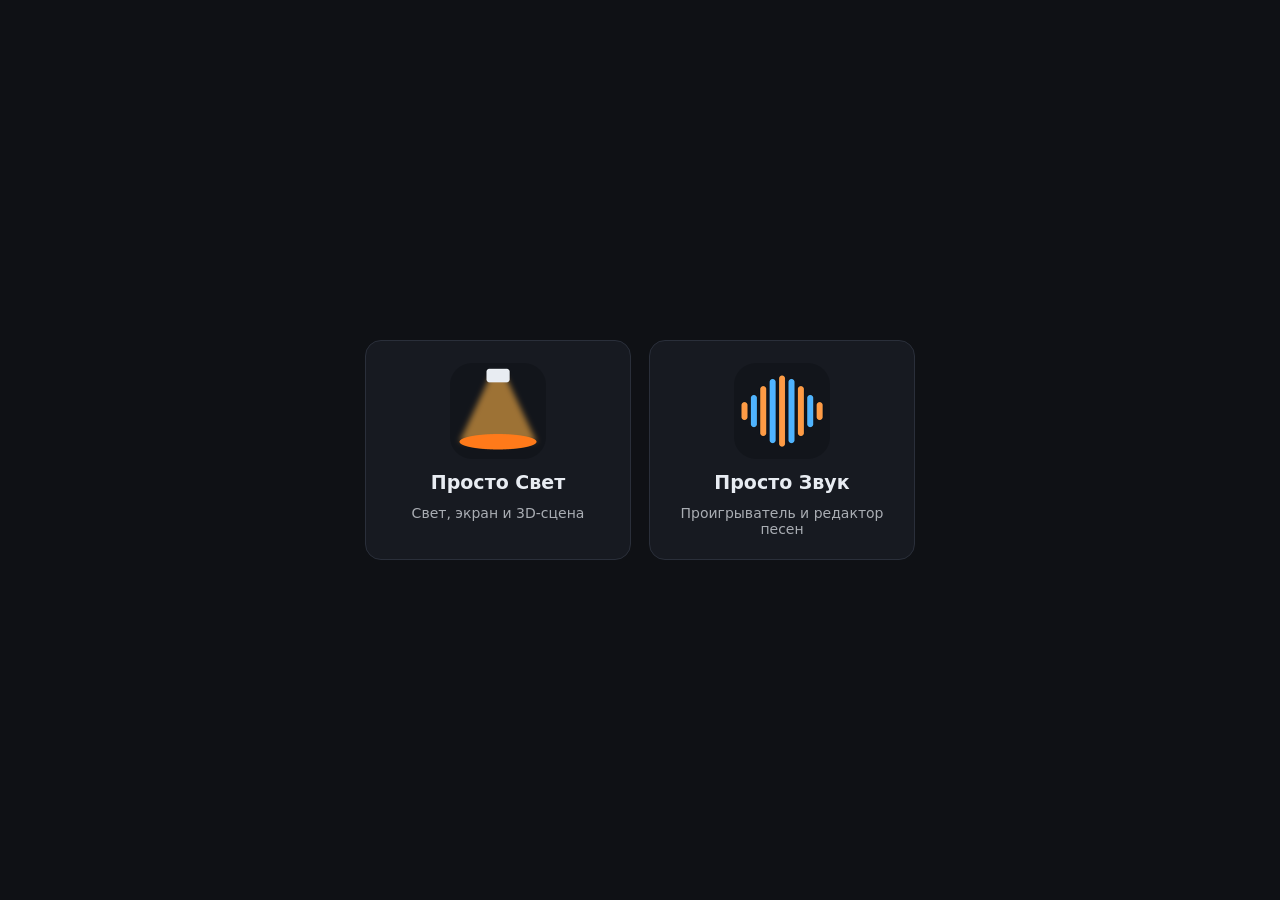
==== commit 2f5fc646: "Add files via upload" ====
--- a/index.html
+++ b/index.html
@@ -1,3679 +1,7 @@
-<!doctype html>
-<html lang="ru">
-<head>
-<meta charset="utf-8">
-<meta name="viewport" content="width=device-width,initial-scale=1,viewport-fit=cover">
-<title>Просто Свет</title>
-<link rel="preconnect" href="https://fonts.googleapis.com">
-<link rel="stylesheet" href="https://fonts.googleapis.com/css2?family=Onest:wght@400;500;600;700&family=Unbounded:wght@500;700&family=JetBrains+Mono:wght@400;600&display=swap">
-<style>
-/* Пульт: тёмный зал, янтарь лампы накаливания как акцент. Шапка с мастером, вкладки по шагам работы, внизу — фейдеры. */
-:root{
-  --bg:#111419; --panel:#191d24; --panel2:#20252e; --line:#2c333e;
-  --fg:#ebe6dc; --muted:#8e95a2; --accent:#f0a640; --accent-ink:#1a1206;
-  --ok:#5cc08b; --warn:#e3b23c; --bad:#e5604d; --info:#6fa8dc;
-  --f-display:"Unbounded","Onest",system-ui,sans-serif;
-  --f-body:"Onest",system-ui,-apple-system,"Segoe UI",Roboto,sans-serif;
-  --f-mono:"JetBrains Mono",ui-monospace,Consolas,monospace;
-  --r:10px;
-  color-scheme:dark;
-}
-[hidden]{display:none!important}
-html,body{background:var(--bg);color:var(--fg)}
-body{margin:0}
-body{font-family:var(--f-body);font-size:15px;line-height:1.45;padding-inline:16px;padding-block:0 40px}
-*{box-sizing:border-box}
-h1,h2,h3{margin:0;text-wrap:balance}
-button,input,select,textarea{font:inherit;color:inherit}
-button{cursor:pointer;background:var(--panel2);border:1px solid var(--line);border-radius:8px;padding:8px 12px;min-height:38px}
-button:hover{border-color:var(--muted)}
-button:focus-visible,input:focus-visible,select:focus-visible,textarea:focus-visible{outline:2px solid var(--accent);outline-offset:2px}
-button.primary{background:var(--accent);color:var(--accent-ink);border-color:var(--accent);font-weight:600}
-button.danger{border-color:var(--bad);color:var(--bad)}
-button.on{background:var(--accent);color:var(--accent-ink);border-color:var(--accent)}
-button:disabled{opacity:.45;cursor:not-allowed}
-input[type=number],input[type=text],select,textarea{background:var(--bg);border:1px solid var(--line);border-radius:8px;padding:7px 9px;min-height:38px}
-input[type=range]{accent-color:var(--accent);width:100%}
-.mono{font-family:var(--f-mono);font-variant-numeric:tabular-nums}
-.muted{color:var(--muted)}
-.row{display:flex;gap:8px;flex-wrap:wrap;align-items:center}
-.stack{display:flex;flex-direction:column;gap:10px}
-
-/* шапка */
-header.top{position:sticky;top:env(safe-area-inset-top,0px);z-index:20;background:var(--bg);display:flex;flex-wrap:wrap;gap:12px;align-items:center;padding-block:12px;border-bottom:1px solid var(--line);margin-inline:-16px;padding-inline:16px}
-.brand{font-family:var(--f-display);font-weight:700;font-size:18px;letter-spacing:.02em;display:flex;align-items:center;gap:10px;margin-right:auto}
-.brand .lamp{width:14px;height:14px;border-radius:50%;background:var(--accent);box-shadow:0 0 14px var(--accent)}
-.chip{display:inline-flex;align-items:center;gap:6px;border:1px solid var(--line);border-radius:999px;padding:4px 10px;font-size:13px;white-space:nowrap}
-.chip .dot{width:8px;height:8px;border-radius:50%;background:var(--muted)}
-.chip.ok .dot{background:var(--ok)} .chip.warn .dot{background:var(--warn)} .chip.bad .dot{background:var(--bad)}
-.gm{display:flex;align-items:center;gap:8px;min-width:200px}
-.gm label{font-size:12px;letter-spacing:.06em;text-transform:uppercase;color:var(--muted)}
-.gm input{width:120px}
-#bo.on{background:var(--bad);border-color:var(--bad);color:#fff}
-
-nav.tabs{display:flex;gap:6px;flex-wrap:wrap;padding-block:12px}
-nav.tabs button{background:transparent;border-color:transparent;color:var(--muted)}
-nav.tabs button .n{font-family:var(--f-mono);font-size:12px;margin-right:6px;opacity:.8}
-nav.tabs button[aria-selected=true]{color:var(--fg);border-color:var(--line);background:var(--panel)}
-
-section.tab{display:none} section.tab.active{display:block}
-.panel{background:var(--panel);border:1px solid var(--line);border-radius:var(--r);padding:14px;min-width:0}
-.panel h2{font-family:var(--f-display);font-size:14px;font-weight:500;letter-spacing:.04em;margin-bottom:10px;display:flex;align-items:center;gap:8px}
-.panel h3{font-size:13px;font-weight:600;color:var(--muted);text-transform:uppercase;letter-spacing:.07em;margin:4px 0 6px}
-.how{border-left:3px solid var(--accent);background:var(--panel2);border-radius:0 8px 8px 0;padding:10px 12px;font-size:14px;margin-bottom:12px}
-.how ol{margin:4px 0 0;padding-left:20px}
-.how.hidden{display:none}
-body.nohelp .how{display:none}
-
-.grid-main{display:grid;grid-template-columns:minmax(0,1.1fr) minmax(0,1fr);gap:14px;align-items:start}
-@media (max-width:900px){.grid-main{grid-template-columns:1fr}}
-
-/* сцена */
-.stage{display:grid;grid-template-columns:repeat(auto-fill,minmax(92px,1fr));gap:8px}
-.fx{position:relative;border:1px solid var(--line);border-radius:10px;padding:8px;background:var(--bg);text-align:left;min-height:92px;display:flex;flex-direction:column;gap:4px;overflow:hidden}
-.fx .beam{position:absolute;inset:0;opacity:0;pointer-events:none}
-.fx .nm{position:relative;font-weight:600;font-size:13px;line-height:1.2}
-.fx .ad{position:relative;font-family:var(--f-mono);font-size:11px;color:var(--muted)}
-.fx .lvl{position:relative;font-family:var(--f-mono);font-size:12px;margin-top:auto}
-.fx.sel{border-color:var(--accent);box-shadow:inset 0 0 0 2px var(--accent)}
-.fx .pw{position:absolute;right:6px;bottom:6px;min-width:30px;height:26px;padding:0 6px;display:flex;align-items:center;justify-content:center;border:1px solid var(--line);border-radius:6px;background:var(--bg);font-size:14px;line-height:1;cursor:pointer;z-index:2}
-.fx .pw:hover{border-color:var(--fg)}
-.fx .pw.on{background:#c0392b;border-color:#c0392b;color:#fff;font:700 10px/1 var(--f-mono);letter-spacing:.04em}
-.fx.off .nm,.fx.off .ad,.fx.off .lvl{opacity:.4;text-decoration:line-through}
-.fx.off{border-style:dashed}
-.fx .pt{position:absolute;right:8px;top:8px;width:26px;height:26px;border:1px solid var(--line);border-radius:4px}
-.fx .pt i{position:absolute;width:6px;height:6px;border-radius:50%;background:var(--fg);transform:translate(-50%,-50%)}
-.selbar{display:flex;gap:6px;flex-wrap:wrap;margin-bottom:10px}
-.selbar button{min-height:32px;padding:4px 10px;font-size:13px}
-
-/* программер */
-.attr{display:grid;grid-template-columns:120px minmax(0,1fr) 74px;gap:8px;align-items:center;font-size:13px}
-.attr .v{font-family:var(--f-mono);font-size:12px;text-align:right;color:var(--muted)}
-.attr .v b{color:var(--accent);font-weight:600}
-@media (max-width:520px){.attr{grid-template-columns:90px minmax(0,1fr) 64px}}
-.swatches{display:grid;grid-template-columns:repeat(auto-fill,minmax(42px,1fr));gap:6px}
-.cpick{display:flex;flex-direction:column;gap:8px}
-.cprev{height:56px;border-radius:10px;border:1px solid var(--line);display:flex;align-items:flex-end;justify-content:flex-end;padding:4px 8px}
-.cprev span{font:12px var(--f-mono);background:rgba(0,0,0,.55);color:#fff;border-radius:4px;padding:1px 6px}
-input.huebar{-webkit-appearance:none;appearance:none;height:16px;border-radius:8px;background:linear-gradient(90deg,#f00,#ff0,#0f0,#0ff,#00f,#f0f,#f00)}
-input.huebar::-webkit-slider-thumb{-webkit-appearance:none;width:20px;height:20px;border-radius:50%;background:#fff;border:2px solid #000}
-.sw{height:38px;border-radius:8px;border:1px solid var(--line);padding:0;font-size:10px}
-.xy{position:relative;width:100%;max-width:260px;aspect-ratio:1;border:1px solid var(--line);border-radius:10px;background:
-  linear-gradient(var(--line) 1px,transparent 1px) 0 0/25% 25%,linear-gradient(90deg,var(--line) 1px,transparent 1px) 0 0/25% 25%,var(--bg);touch-action:none;cursor:crosshair}
-.xy i{position:absolute;width:18px;height:18px;border-radius:50%;background:var(--accent);transform:translate(-50%,-50%);box-shadow:0 0 0 3px rgba(240,166,64,.3)}
-.subtabs{display:flex;gap:4px;flex-wrap:wrap;margin-bottom:10px}
-.subtabs button{min-height:32px;padding:4px 10px;font-size:13px}
-.empty{color:var(--muted);font-size:14px;padding:16px;text-align:center;border:1px dashed var(--line);border-radius:10px}
-
-/* палитры */
-.pals{display:flex;flex-wrap:wrap;gap:6px}
-.pal{display:inline-flex;align-items:center;gap:6px;min-height:34px;padding:4px 6px 4px 10px;font-size:13px}
-.pal .s{width:14px;height:14px;border-radius:4px;border:1px solid var(--line)}
-.pal .x{border:0;background:none;min-height:auto;padding:0 4px;color:var(--muted)}
-
-/* плейбеки */
-.pbs{display:grid;grid-template-columns:repeat(auto-fill,minmax(172px,1fr));gap:10px}
-.pb{background:var(--panel);border:1px solid var(--line);border-radius:var(--r);padding:10px;display:flex;flex-direction:column;gap:8px;min-width:0}
-.pb.live{border-color:var(--accent)}
-.pb input.name{width:100%;font-weight:600;min-height:32px;padding:4px 8px}
-.pb .mid{display:flex;gap:10px;align-items:stretch}
-.pb .fader{writing-mode:vertical-lr;direction:rtl;width:34px;height:140px;margin:0}
-.pb .btns{display:flex;flex-direction:column;gap:6px;flex:1;min-width:0}
-.pb .btns button{min-height:32px;padding:4px 6px;font-size:13px}
-.pb .info{font-family:var(--f-mono);font-size:11px;color:var(--muted)}
-.pb .lv{font-family:var(--f-mono);font-size:12px}
-.pb .opt{display:grid;grid-template-columns:1fr 1fr;gap:6px;font-size:11px;color:var(--muted)}
-.pb .opt input{width:100%;min-height:30px;padding:3px 6px;font-size:12px}
-.cuelist{display:flex;flex-wrap:wrap;gap:4px}
-.cuelist span{font-family:var(--f-mono);font-size:11px;border:1px solid var(--line);border-radius:5px;padding:1px 6px}
-.cuelist span.cur{background:var(--accent);color:var(--accent-ink);border-color:var(--accent)}
-
-/* таблицы */
-.tblwrap{overflow-x:auto}
-table{border-collapse:collapse;width:100%;font-size:14px}
-th,td{border-bottom:1px solid var(--line);padding:7px 8px;text-align:left;white-space:nowrap}
-th{font-size:12px;color:var(--muted);text-transform:uppercase;letter-spacing:.06em;font-weight:500}
-td input[type=number]{width:80px;min-height:32px}
-td input[type=text]{width:150px;min-height:32px}
-tr.conflict td{color:var(--bad)}
-
-/* монитор */
-.dmxgrid{display:grid;grid-template-columns:repeat(auto-fill,minmax(44px,1fr));gap:3px}
-.dmxgrid div{font-family:var(--f-mono);font-size:10px;border-radius:4px;padding:3px;background:var(--bg);border:1px solid var(--line);line-height:1.15}
-.dmxgrid div b{display:block;font-size:12px;color:var(--fg);font-weight:600}
-.dmxgrid div.used{border-color:#3e4756;background:var(--panel2)}
-.dmxgrid div.hot b{color:var(--accent)}
-
-/* подключение */
-.cards{display:grid;grid-template-columns:repeat(auto-fit,minmax(240px,1fr));gap:12px}
-.card{background:var(--panel);border:1px solid var(--line);border-radius:var(--r);padding:14px;display:flex;flex-direction:column;gap:8px}
-.card h3{font-family:var(--f-display);font-size:14px;font-weight:500;margin:0;text-transform:none;letter-spacing:.02em;color:var(--fg)}
-.card p{margin:0;font-size:14px}
-.card .tag{font-size:11px;letter-spacing:.07em;text-transform:uppercase;color:var(--muted)}
-.card button{margin-top:auto}
-.card.active{border-color:var(--ok)}
-.decide{display:grid;gap:8px;margin-top:6px}
-.decide div{display:grid;grid-template-columns:minmax(0,1fr) minmax(0,1fr);gap:10px;border-bottom:1px solid var(--line);padding-block:8px;font-size:14px}
-@media (max-width:600px){.decide div{grid-template-columns:1fr}}
-.alert{border:1px solid var(--warn);color:var(--warn);border-radius:8px;padding:10px 12px;font-size:14px}
-
-.modal{position:fixed;inset:0;background:rgba(0,0,0,.6);display:flex;align-items:center;justify-content:center;padding:16px;z-index:50}
-.modal .box{background:var(--panel);border:1px solid var(--line);border-radius:12px;padding:16px;width:min(640px,100%);display:flex;flex-direction:column;gap:10px;max-height:90vh;overflow:auto}
-.modal textarea{width:100%;min-height:220px;font-family:var(--f-mono);font-size:12px}
-.toast{position:fixed;left:50%;bottom:calc(20px + env(safe-area-inset-bottom,0px));transform:translateX(-50%);background:var(--panel2);border:1px solid var(--line);border-radius:10px;padding:10px 16px;z-index:60;font-size:14px}
-.kbd{font-family:var(--f-mono);font-size:12px;border:1px solid var(--line);border-radius:4px;padding:0 5px}
-/* экран */
-.scr-top{display:flex;flex-wrap:wrap;gap:8px;align-items:center}
-.scr-top .gm input{width:110px}
-.comp-wrap{overflow-x:auto;padding-bottom:6px}
-.comp{display:grid;gap:6px;min-width:max-content}
-.comp .lh{display:flex;flex-direction:column;gap:4px;background:var(--panel2);border:1px solid var(--line);border-radius:8px;padding:6px;width:190px}
-.comp .lh input[type=text]{min-height:28px;padding:2px 6px;font-size:13px;font-weight:600;width:100%}
-.comp .lh .row{gap:4px;flex-wrap:nowrap}
-.comp .lh .row button{white-space:nowrap}
-.comp .lh button{min-height:26px;padding:0 7px;font-size:12px}
-.comp .lh input[type=range]{width:100%}
-.comp .lh.live{border-color:var(--accent)}
-.comp .ch{min-height:34px;padding:2px 6px;font-weight:700;font-family:var(--f-mono);font-size:13px}
-.comp .ch.live{background:var(--accent);color:var(--accent-ink);border-color:var(--accent)}
-.cell{position:relative;width:128px;height:80px;border:1px dashed var(--line);border-radius:8px;background:var(--bg);overflow:hidden;cursor:pointer;user-select:none}
-.cell.full{border-style:solid}
-.cell .th{position:absolute;inset:0;background-size:cover;background-position:center}
-.cell .nm{position:absolute;left:0;right:0;bottom:0;padding:14px 6px 4px;font-size:11px;font-weight:600;color:#fff;background:linear-gradient(transparent,rgba(0,0,0,.85));white-space:nowrap;overflow:hidden;text-overflow:ellipsis}
-.cell .tr{position:absolute;right:4px;top:4px;font-size:10px;font-family:var(--f-mono);background:rgba(0,0,0,.65);color:#fff;border-radius:4px;padding:0 4px}
-.cell.live{border-color:var(--accent);box-shadow:inset 0 0 0 3px var(--accent)}
-.cell.sel{outline:2px solid var(--fg);outline-offset:2px}
-.cell.over{border-color:var(--ok);background:rgba(92,192,139,.15)}
-.cell.missing .th{opacity:.25}
-.cell.missing::after{content:"нет файла";position:absolute;left:6px;top:6px;font-size:10px;color:var(--warn)}
-.cell .plus{position:absolute;inset:0;display:flex;align-items:center;justify-content:center;color:var(--muted);font-size:11px;opacity:.6;text-align:center;padding:4px}
-.scr-grid{display:grid;grid-template-columns:minmax(0,1.3fr) minmax(0,1fr);gap:14px;align-items:start;margin-top:14px}
-@media (max-width:1100px){.scr-grid{grid-template-columns:1fr}}
-.strip-wrap{position:relative;display:flex;align-items:center;gap:6px}
-.strip-wrap.drop{outline:2px dashed var(--ok);outline-offset:4px;border-radius:10px;background:rgba(92,192,139,.08)}
-.strip{display:flex;gap:10px;overflow-x:auto;scroll-behavior:smooth;padding:4px 2px 10px;flex:1;min-width:0;scroll-snap-type:x proximity}
-.strip-nav{flex:none;width:40px;min-height:96px;font-size:26px;padding:0}
-.bf{position:relative;flex:none;width:168px;aspect-ratio:16/10;border:1px solid var(--line);border-radius:8px;overflow:hidden;background:var(--bg);cursor:pointer;scroll-snap-align:start}
-.bf .th{position:absolute;inset:0;background-size:cover;background-position:center}
-.bf .nm{position:absolute;left:0;right:0;bottom:0;font-size:11px;font-weight:600;padding:14px 6px 4px;color:#fff;background:linear-gradient(transparent,rgba(0,0,0,.85));white-space:nowrap;overflow:hidden;text-overflow:ellipsis}
-.bf .kind{position:absolute;left:5px;top:5px;font-size:9px;font-family:var(--f-mono);background:rgba(0,0,0,.6);color:#fff;border-radius:4px;padding:1px 4px}
-.bf .x{position:absolute;right:4px;top:4px;min-height:24px;height:24px;width:24px;padding:0;font-size:14px;line-height:1;background:rgba(0,0,0,.7);border-color:transparent;color:#fff;border-radius:6px}
-.bf .x.danger{background:var(--bad);width:auto;padding:0 6px;font-size:11px}
-.bf .used{position:absolute;left:5px;bottom:24px;font-size:9px;font-family:var(--f-mono);background:var(--accent);color:var(--accent-ink);border-radius:4px;padding:0 4px}
-.bf.armed{outline:3px solid var(--accent);outline-offset:-1px}
-.bf.missing .th{opacity:.3}
-.cell.target .plus{color:var(--accent);opacity:1}
-.preview{position:relative;width:100%;aspect-ratio:16/9;border-radius:10px;overflow:hidden;background:#000;border:1px solid var(--line)}
-.insp .attr{grid-template-columns:110px minmax(0,1fr) 64px}
-.insp select{min-height:32px;padding:3px 6px;font-size:13px;width:100%}
-.insp h3{margin-top:10px}
-/* монтаж */
-.ed-top,.ed-trans{display:flex;flex-wrap:wrap;gap:8px;align-items:center}
-.ed-top select{min-width:220px;max-width:100%}
-.ed-trans{margin-top:14px}
-.ed-sep{width:1px;align-self:stretch;background:var(--line);margin:0 4px}
-.ed-clock{font-size:28px;font-weight:600;font-variant-numeric:tabular-nums;line-height:1;min-width:150px}
-.ed-clock small{font-size:.5em;color:var(--muted);font-weight:400;margin-left:6px}
-#edPlay{min-width:120px;font-weight:600}
-.ed-zoom input{width:120px}
-.ed-panel{margin-top:14px}
-.ed-tl{display:grid;grid-template-columns:118px minmax(0,1fr);border:1px solid var(--line);border-radius:8px;overflow:hidden;background:var(--bg)}
-.ed-labels{border-right:1px solid var(--line);background:var(--panel2)}
-.ed-labels div{display:flex;align-items:center;padding:0 8px;font-size:12px;font-weight:600;border-bottom:1px solid var(--line);white-space:nowrap;overflow:hidden;text-overflow:ellipsis;cursor:pointer}
-.ed-labels div.cur{color:var(--accent)}
-.ed-labels div small{font-weight:400;color:var(--muted);margin-left:4px}
-.ed-scroll{overflow-x:auto;overflow-y:hidden;position:relative;scrollbar-width:thin}
-.ed-inner{position:relative}
-.ed-lane{position:relative;border-bottom:1px solid var(--line);touch-action:none}
-.ed-lane.cur{background:rgba(240,166,64,.05)}
-.ed-lane.target{background:rgba(92,192,139,.08);cursor:copy}
-.ed-lane canvas{position:sticky;left:0;display:block}
-.ed-h-ruler{height:30px;cursor:pointer;background:var(--panel)}
-.ed-h-audio{height:64px;cursor:pointer}
-.ed-h-light,.ed-h-layer{height:58px}
-.ed-lane.drop{background:rgba(92,192,139,.15)}
-.blk{position:absolute;top:4px;bottom:4px;border:1px solid rgba(255,255,255,.25);border-radius:6px;overflow:hidden;cursor:grab;user-select:none;background:#2a3140;min-width:3px}
-.blk .th{position:absolute;inset:0;background-size:auto 100%;background-repeat:repeat-x;opacity:.55}
-.blk .nm{position:absolute;left:6px;right:6px;top:3px;font-size:11px;font-weight:600;color:#fff;white-space:nowrap;overflow:hidden;text-overflow:ellipsis;text-shadow:0 1px 2px #000}
-.blk .tm{position:absolute;left:6px;bottom:3px;font-size:10px;font-family:var(--f-mono);color:#fff;opacity:.85;white-space:nowrap;text-shadow:0 1px 2px #000}
-.blk .fd{position:absolute;left:0;top:0;bottom:0;background:linear-gradient(90deg,rgba(0,0,0,.55),transparent);pointer-events:none}
-.blk::before,.blk::after{content:"";position:absolute;top:0;bottom:0;width:6px;cursor:ew-resize;z-index:2}
-.blk::before{left:0} .blk::after{right:0}
-.blk.sel{border:2px solid var(--fg);box-shadow:0 0 0 2px rgba(0,0,0,.6)}
-.blk.live{box-shadow:inset 0 0 0 2px var(--accent)}
-.blk.missing .th{opacity:.15}
-.blk.drag{cursor:grabbing;opacity:.9;z-index:5}
-.mkr{position:absolute;top:0;height:30px;transform:translateX(-1px);cursor:pointer;z-index:3}
-.mkr i{position:absolute;left:0;top:0;bottom:0;width:2px;background:var(--info)}
-.mkr span{position:absolute;left:3px;top:2px;font-size:10px;line-height:1.2;background:var(--info);color:#06121f;padding:0 4px;border-radius:3px;white-space:nowrap;max-width:140px;overflow:hidden;text-overflow:ellipsis}
-.mkr.sel span{background:var(--fg)}
-.mline{position:absolute;top:30px;bottom:0;width:1px;background:var(--info);opacity:.35;pointer-events:none}
-.ed-head{position:absolute;top:0;bottom:0;width:2px;margin-left:-1px;background:var(--accent);pointer-events:none;z-index:6}
-.ed-head::before{content:"";position:absolute;top:0;left:-5px;border:6px solid transparent;border-top-color:var(--accent)}
-.ed-tools{margin-top:10px}
-.ed-empty-lane{position:absolute;left:8px;top:50%;transform:translateY(-50%);font-size:12px;color:var(--muted);pointer-events:none;white-space:nowrap}
-#edPrevSlot .preview{margin:0}
-.ed-times{display:grid;grid-template-columns:repeat(3,minmax(0,1fr));gap:6px}
-.ed-times label{display:flex;flex-direction:column;gap:2px;font-size:12px;color:var(--muted)}
-.ed-times input{width:100%;font-family:var(--f-mono)}
-.ed-times input.bad{border-color:var(--bad)}
-@media (max-width:640px){.ed-tl{grid-template-columns:76px minmax(0,1fr)} .ed-clock{font-size:22px;min-width:120px}}
-/* проверка перед показом */
-.ready{margin-bottom:14px}
-.ready-list{display:grid;grid-template-columns:repeat(auto-fill,minmax(300px,1fr));gap:8px}
-.rd{display:grid;grid-template-columns:22px minmax(0,1fr) auto;gap:8px;align-items:start;border:1px solid var(--line);border-radius:8px;padding:8px 10px;background:var(--bg)}
-.rd .ic{width:20px;height:20px;border-radius:50%;display:flex;align-items:center;justify-content:center;font-size:12px;font-weight:700;margin-top:1px;background:var(--panel2);color:var(--muted)}
-.rd.ok .ic{background:var(--ok);color:#06140c} .rd.warn .ic{background:var(--warn);color:#1a1206} .rd.bad .ic{background:var(--bad);color:#fff}
-.rd.bad{border-color:var(--bad)} .rd.warn{border-color:rgba(227,178,60,.6)}
-.rd.off{opacity:.6}
-.rd b{display:block;font-size:14px}
-.rd small{display:block;font-size:12px;color:var(--muted);line-height:1.35;margin-top:2px}
-.rd button{min-height:30px;padding:2px 10px;font-size:13px;white-space:nowrap}
-#readyChip{cursor:pointer;background:transparent;min-height:auto;font-weight:600}
-#readyChip.bad{border-color:var(--bad);color:var(--bad)} #readyChip.ok{border-color:var(--ok);color:var(--ok)} #readyChip.warn{border-color:var(--warn);color:var(--warn)}
-#readyChip.alarm{animation:blink 1s steps(2) infinite}
-/* спектакль */
-.play-head{display:flex;flex-wrap:wrap;gap:16px;align-items:center}
-.clock{font-family:var(--f-mono);font-variant-numeric:tabular-nums;font-size:clamp(34px,7vw,60px);font-weight:600;letter-spacing:.02em;line-height:1}
-.clock small{font-size:.4em;color:var(--muted);font-weight:400;margin-left:8px}
-.state{display:inline-flex;align-items:center;gap:8px;border:1px solid var(--line);border-radius:999px;padding:6px 14px;font-weight:600}
-.state i{width:10px;height:10px;border-radius:50%;background:var(--muted)}
-.state.rec{border-color:var(--bad);color:var(--bad)} .state.rec i{background:var(--bad);animation:blink 1s steps(2) infinite}
-.state.play{border-color:var(--ok);color:var(--ok)} .state.play i{background:var(--ok)}
-.state.pause{border-color:var(--warn);color:var(--warn)} .state.pause i{background:var(--warn)}
-@keyframes blink{50%{opacity:.2}}
-.bar{position:relative;height:46px;border:1px solid var(--line);border-radius:10px;background:var(--bg);cursor:pointer;overflow:hidden;margin-top:14px;touch-action:none}
-.bar .fill{position:absolute;inset:0 auto 0 0;background:rgba(240,166,64,.18)}
-.bar .head{position:absolute;top:0;bottom:0;width:2px;background:var(--accent)}
-.bar .mk{position:absolute;bottom:0;width:1px;height:40%;background:var(--muted);opacity:.7}
-.bar .lbl{position:absolute;top:4px;left:8px;font-size:12px;color:var(--muted);font-family:var(--f-mono)}
-.bigbtns{display:flex;flex-wrap:wrap;gap:10px;margin-top:14px}
-#tlList tr.cur td{background:rgba(240,166,64,.12)}
-#tlList td.nm{cursor:pointer;white-space:normal;min-width:180px}
-#tlList td.nm b{display:block}
-.bigbtns button{min-height:52px;padding:10px 20px;font-size:16px;font-weight:600}
-button.rec{background:var(--bad);border-color:var(--bad);color:#fff}
-button.go{background:var(--ok);border-color:var(--ok);color:#06140c}
-@media (prefers-reduced-motion:reduce){*{transition:none!important;animation:none!important}}
-/* 3D-сцена */
-.v3grid{display:grid;grid-template-columns:minmax(0,1fr) 360px;gap:14px;align-items:start}
-@media (max-width:1050px){.v3grid{grid-template-columns:1fr}}
-#v3Wrap{position:relative;background:#000;border:1px solid var(--line);border-radius:var(--r);overflow:hidden;height:calc(100vh - 250px);min-height:420px}
-#v3Wrap:fullscreen{height:100vh;border:0;border-radius:0}
-#v3Canvas{position:absolute;inset:0}#v3Canvas canvas{display:block;width:100%;height:100%;outline:none;cursor:grab;touch-action:none}
-#v3Hud{position:absolute;left:12px;right:150px;bottom:10px;display:flex;gap:14px;flex-wrap:wrap;font-size:12px;color:#d6d9df;pointer-events:none;text-shadow:0 1px 3px #000}
-#v3Msg{position:absolute;inset:0;display:flex;align-items:center;justify-content:center;pointer-events:none}
-.v3tr{position:absolute;right:10px;bottom:8px;display:flex;gap:4px}.v3tr button{min-height:32px;padding:4px 10px;background:rgba(20,22,28,.85)}
-.v3f{display:grid;grid-template-columns:minmax(96px,1.1fr) minmax(70px,1.4fr) 62px 14px;gap:6px;align-items:center;font-size:13px}
-.v3f input[type=number]{width:62px;min-height:30px;padding:2px 4px}.v3f i{font-style:normal;color:var(--muted);font-size:12px}
-.v3sub{font-size:12px;color:var(--muted);text-transform:uppercase;letter-spacing:.05em;margin-top:6px}
-details.panel summary{cursor:pointer}
-.v3venues{padding:6px;border:1px solid var(--line);border-radius:10px;background:var(--panel)}.v3venues button[data-ven]{max-width:280px;overflow:hidden;text-overflow:ellipsis;white-space:nowrap}
-#v3Mon{position:absolute;top:10px;right:10px;width:180px;z-index:2;border:1px solid rgba(255,255,255,.18);border-radius:6px;overflow:hidden;opacity:.85;transition:opacity .3s}
-#v3Mon .preview{margin:0;width:100%;aspect-ratio:16/9;height:auto;min-height:0;border:0;border-radius:0}
-#v3Mon:hover{opacity:1}
-body.v3dark #v3Wrap{border-color:#000}body.v3dark #v3Hud{opacity:0}body.v3dark #v3Mon{opacity:.08}body.v3dark #v3Mon:hover{opacity:.9}
-body.v3dark .v3tr{opacity:.15;transition:opacity .3s}body.v3dark .v3tr:hover{opacity:1}
-</style>
-
-</head>
-<body>
-<header class="top">
-  <div class="brand"><span class="lamp"></span>Просто Свет <span class="mono muted" style="font-size:11px;font-weight:400;letter-spacing:0" title="Версия программы">в.20.21а</span></div>
-  <span id="tlBar" class="row" hidden style="gap:6px">
-    <button id="tlChip" class="state rec" title="Открыть вкладку «Спектакль»" style="min-height:34px;padding:4px 12px"><i></i><span id="tlChipTxt" class="mono"></span></button>
-    <button id="tlBarPause" style="min-height:34px;padding:4px 10px" title="Пауза / продолжить">❚❚</button>
-    <button id="tlBarStop" style="min-height:34px;padding:4px 10px" title="Стоп">■</button>
-  </span>
-  <button id="readyChip" class="chip warn" type="button" title="Проверка перед показом"><span class="dot"></span>Проверяю…</button>
-  <span id="outChip" class="chip warn" title="Куда идёт сигнал"><span class="dot"></span><span id="outTxt">Демо: без оборудования</span></span>
-  <div class="gm"><label for="gm">Мастер</label><input id="gm" type="range" min="0" max="100" value="100"><span id="gmv" class="mono">100%</span></div>
-  <button id="bo" title="Мгновенно погасить весь свет (Пробел)">Блэкаут</button>
-  <button id="helpBtn" class="on" title="Показывать подсказки">Подсказки</button>
-  <button id="installBtn" class="primary" hidden title="Поставить программу на рабочий стол">Установить</button>
-  <button id="fileBtn">Шоу…</button>
-</header>
-
-<nav class="tabs" role="tablist">
-  <button role="tab" data-tab="connect" aria-selected="false"><span class="n">1</span>Подключение</button>
-  <button role="tab" data-tab="patch" aria-selected="false"><span class="n">2</span>Приборы</button>
-  <button role="tab" data-tab="desk" aria-selected="true"><span class="n">3</span>Пульт</button>
-  <button role="tab" data-tab="monitor" aria-selected="false"><span class="n">4</span>DMX-монитор</button>
-  <button role="tab" data-tab="screen" aria-selected="false"><span class="n">5</span>Экран</button>
-  <button role="tab" data-tab="edit" aria-selected="false"><span class="n">6</span>Монтаж</button>
-  <button role="tab" data-tab="play" aria-selected="false"><span class="n">7</span>Спектакль</button>
-  <button role="tab" data-tab="stage3d" aria-selected="false"><span class="n">8</span>3D-сцена</button>
-  <button role="tab" data-tab="help" aria-selected="false"><span class="n">?</span>Как работать</button>
-</nav>
-
-<!-- 1. ПОДКЛЮЧЕНИЕ -->
-<section class="tab" id="tab-connect">
-  <div class="how"><b>Что здесь делать.</b> Выберите, через что компьютер говорит с приборами, и нажмите «Подключить». Если не знаете — посмотрите таблицу ниже. Без оборудования работает «Демо»: свет виден на экране.
-  </div>
-  <div id="serialWarn" class="alert" hidden></div>
-  <div class="cards" style="margin-top:12px">
-    <div class="card" data-out="pro">
-      <span class="tag">USB → DMX</span>
-      <h3>Enttec DMX USB Pro и похожие</h3>
-      <p>Коробочка с USB с одной стороны и разъёмом XLR с другой. На корпусе часто написано «USB Pro», «DMXking ultraDMX», «Eurolite USB-DMX512 PRO».</p>
-      <button class="primary" data-connect="pro">Подключить USB Pro</button>
-    </div>
-    <div class="card" data-out="open">
-      <span class="tag">USB → DMX, дешёвые</span>
-      <h3>Open DMX (FTDI)</h3>
-      <p>Простой кабель или коробочка без своего процессора: «Open DMX USB», «Eurolite USB-DMX512» (не PRO), китайские USB-DMX на чипе FTDI.</p>
-      <button class="primary" data-connect="open">Подключить Open DMX</button>
-    </div>
-    <div class="card" data-out="ws">
-      <span class="tag">Сеть</span>
-      <h3>Art-Net узел по сети</h3>
-      <p>Приборы подключены к коробке с сетевым кабелем (Art-Net node). Нужна маленькая программа-мост <span class="mono">artnet_bridge.py</span> — она в комплекте.</p>
-      <div class="row"><input id="wsUrl" type="text" value="ws://localhost:8765" style="flex:1;min-width:0" aria-label="Адрес моста"></div>
-      <button class="primary" data-connect="ws">Подключить мост</button>
-    </div>
-    <div class="card" data-out="demo">
-      <span class="tag">Без оборудования</span>
-      <h3>Демо</h3>
-      <p>Сигнал никуда не идёт. Удобно, чтобы научиться и заранее подготовить шоу дома.</p>
-      <button data-connect="demo">Работать в демо</button>
-    </div>
-  </div>
-
-  <div class="panel" style="margin-top:14px" id="midiPanel">
-    <h2>Ручной пульт (MIDI)</h2>
-    <p class="muted" style="margin:0 0 10px;font-size:14px">Behringer X-Touch и другие MIDI-контроллеры двигают фейдеры и нажимают кнопки этой программы. Свет они сами не включают: сигнал на приборы всё равно идёт через адаптер выше.</p>
-    <div class="row"><button class="primary" id="midiConnect">Подключить MIDI-пульт</button><span id="midiStatus" class="muted" style="font-size:14px">Не подключён</span></div>
-    <div id="midiWiz" class="how" style="margin-top:10px" hidden></div>
-    <div class="row" style="margin-top:10px">
-      <button id="midiWizard">Быстрая настройка</button>
-      <select id="midiFn" aria-label="Что назначить"></select><button id="midiLearn">Назначить</button>
-      <button id="midiReset">Сбросить назначения</button>
-    </div>
-    <div class="tblwrap" style="margin-top:10px"><table id="midiTbl"></table></div>
-  </div>
-
-  <div class="panel" style="margin-top:14px">
-    <h2>Как понять, что у вас</h2>
-    <p class="muted" style="margin:0 0 6px">Посмотрите, что стоит между компьютером и первым прибором (DMX-кабель с разъёмами XLR идёт от прибора к прибору по цепочке).</p>
-    <div class="decide">
-      <div><span>Из компьютера идёт USB в коробочку, из неё XLR к приборам. На коробочке написано Enttec, DMXking, «PRO»</span><b>→ USB Pro</b></div>
-      <div><span>USB-кабель или коробочка без надписи PRO, дешёвая, «Open DMX», FTDI</span><b>→ Open DMX. Не заработает — попробуйте USB Pro</b></div>
-      <div><span>Из компьютера идёт сетевой кабель (как интернет) в коробку с выходами XLR</span><b>→ Art-Net узел через мост</b></div>
-      <div><span>Ключ или коробка Avolites: T1, T2, Titan Go-ключ, крыло Avolites</span><b>→ С этой программой не работает. Используйте инструкцию к Titan Go или купите USB-DMX адаптер (Enttec USB Pro ≈ 100–150 €)</b></div>
-      <div><span>Пульт или сетевой свитч без USB и XLR-коробок</span><b>→ Спросите техника площадки, какой там DMX-интерфейс</b></div>
-    </div>
-  </div>
-</section>
-
-<!-- 2. ПРИБОРЫ -->
-<section class="tab" id="tab-patch">
-  <div class="how"><b>Что здесь делать.</b> Расскажите программе, какие приборы висят и на каком адресе.
-    <ol>
-      <li>Посмотрите на дисплей прибора: там стоит <b>адрес</b> (например <span class="mono">A001</span>, <span class="mono">d-001</span>) и <b>режим</b> — сколько каналов (<span class="mono">4CH</span>, <span class="mono">9CH</span>, <span class="mono">16CH</span>).</li>
-      <li>Выберите похожий тип с тем же числом каналов, укажите адрес и количество, нажмите «Добавить».</li>
-      <li>Если подходящего типа нет — создайте свой в блоке «Свой тип прибора» по инструкции к прибору.</li>
-      <li>Адреса приборов не должны пересекаться. Красная строка — пересечение.</li>
-    </ol>
-  </div>
-  <div class="grid-main">
-    <div class="panel">
-      <h2>Добавить приборы</h2>
-      <div class="stack">
-        <label class="stack" style="gap:4px"><span class="muted">Тип прибора</span><select id="addType"></select></label>
-        <div class="row">
-          <label class="stack" style="gap:4px"><span class="muted">Сколько штук</span><input id="addCount" type="number" min="1" max="64" value="1"></label>
-          <label class="stack" style="gap:4px"><span class="muted">Линия</span><select id="addLine"><option value="1">1 (DMX-A)</option><option value="2">2 (DMX-B)</option></select></label>
-          <label class="stack" style="gap:4px"><span class="muted">Первый адрес</span><input id="addAddr" type="number" min="1" max="512" value="1"></label>
-          <label class="stack" style="gap:4px;flex:1;min-width:140px"><span class="muted">Название</span><input id="addName" type="text" placeholder="например, Голова"></label>
-        </div>
-        <p id="addHint" class="muted" style="margin:0;font-size:13px"></p>
-        <div class="row"><button class="primary" id="addBtn">Добавить</button></div>
-      </div>
-    </div>
-    <div class="panel">
-      <h2>Свой тип прибора</h2>
-      <p class="muted" style="margin:0 0 10px;font-size:13px">Откройте инструкцию к прибору, найдите таблицу «DMX channels» для вашего режима и повторите её здесь: канал 1, канал 2 и так далее.</p>
-      <div class="stack">
-        <input id="profName" type="text" placeholder="Название, например «Голова Beam 230 16CH»">
-        <div id="profChans" class="stack" style="gap:6px"></div>
-        <div class="row"><button id="profAddCh">+ канал</button><button class="primary" id="profSave">Сохранить тип</button></div>
-      </div>
-    </div>
-  </div>
-  <div class="panel" style="margin-top:14px">
-    <h2>Мои приборы <span id="patchCount" class="muted mono" style="font-size:12px"></span></h2>
-    <div class="tblwrap"><table id="patchTbl"></table></div>
-  </div>
-</section>
-
-<!-- 3. ПУЛЬТ -->
-<section class="tab active" id="tab-desk">
-  <div class="how" id="quick"><b>Как сделать свет за 5 шагов.</b>
-    <ol>
-      <li><b>Выберите приборы</b> — нажмите на их плитки ниже (выбранные обведены).</li>
-      <li><b>Настройте</b> справа: яркость, цвет, куда смотрят головы, эффекты.</li>
-      <li><b>Сохраните</b> удачный цвет или позицию в <b>палитру</b> — потом применяется одним нажатием.</li>
-      <li><b>Запишите сцену</b>: кнопка «Записать» на любом фейдере внизу. Повторите — получится список сцен.</li>
-      <li><b>Нажмите «Очистить»</b> и играйте шоу фейдерами и кнопкой <b>GO</b> (Enter = GO последнего фейдера, пробел = блэкаут).</li>
-    </ol>
-  </div>
-  <div class="grid-main">
-    <div class="panel">
-      <h2>Сцена и выбор приборов</h2>
-      <div class="selbar" id="selbar"></div>
-      <div class="stage" id="stage"></div>
-    </div>
-    <div class="panel" id="progPanel">
-      <h2>Настройка выбранных <span id="selCount" class="muted mono" style="font-size:12px"></span></h2>
-      <div class="row" style="margin-bottom:10px">
-        <button id="locateBtn" title="Включить выбранные белым, головы в центр">Найти</button>
-        <button id="clearBtn" title="Убрать все ручные настройки">Очистить</button>
-        <span class="muted" style="font-size:12px">В работе: <span id="progInfo" class="mono">—</span></span>
-      </div>
-      <div class="row muted" style="font-size:12px;gap:6px;margin:-4px 0 10px">Клавиши: <span class="kbd">Пробел</span> блэкаут <span class="kbd">1</span> белый <span class="kbd">2</span> красный <span class="kbd">3</span> синий <span class="kbd">4</span> зелёный <span class="kbd">5</span> фиолет <span class="kbd">Enter</span> GO <span class="kbd">↑</span><span class="kbd">↓</span> яркость <span class="kbd">←</span><span class="kbd">→</span> мастер</div>
-      <div class="subtabs" id="progTabs">
-        <button data-pt="int" class="on">Яркость</button>
-        <button data-pt="col">Цвет</button>
-        <button data-pt="pos">Позиция</button>
-        <button data-pt="beam">Луч</button>
-        <button data-pt="fx">Эффекты</button>
-      </div>
-      <div id="progBody"></div>
-      <h3 style="margin-top:14px">Палитры</h3>
-      <div class="row" style="margin-bottom:8px">
-        <button data-savepal="col">Сохранить цвет</button>
-        <button data-savepal="pos">Сохранить позицию</button>
-        <button data-savepal="beam">Сохранить луч</button>
-      </div>
-      <div id="pals" class="stack" style="gap:6px"></div>
-    </div>
-  </div>
-  <div class="panel" style="margin-top:14px">
-    <h2>Фейдеры — ваши сцены</h2>
-    <div class="how" style="margin-bottom:10px">«Записать» — сохраняет текущую настройку как новую сцену (кью) в этот фейдер. Поднимите фейдер — сцена появится. <b>GO</b> — следующая сцена, <b>◀</b> — предыдущая. «Чейз» — сцены переключаются сами по кругу. <b>Вспышка</b> — сцена горит, пока держите кнопку.</div>
-    <div class="pbs" id="pbs"></div>
-  </div>
-</section>
-
-<!-- 4. МОНИТОР -->
-<section class="tab" id="tab-monitor">
-  <div class="how"><b>Что здесь видно.</b> Все 512 каналов DMX и что сейчас уходит на приборы. Подсвечены каналы, занятые приборами. «Проверка канала» помогает найти прибор: поднимите канал — и посмотрите, что зажглось.</div>
-  <div class="panel" style="margin-bottom:14px">
-    <h2>Проверка канала</h2>
-    <div class="row">
-      <label class="row">Линия <select id="monLine"><option value="1">1</option><option value="2">2</option></select></label>
-      <label class="row">Канал <input id="testCh" type="number" min="1" max="512" value="1"></label>
-      <input id="testVal" type="range" min="0" max="255" value="0" style="flex:1;min-width:160px" aria-label="Значение канала">
-      <span id="testV" class="mono">0</span>
-      <button id="testOff">Выключить проверку</button>
-    </div>
-  </div>
-  <div class="panel"><div class="dmxgrid" id="dmxgrid"></div></div>
-</section>
-
-<!-- 5. ЭКРАН -->
-<section class="tab" id="tab-screen">
-  <div class="how"><b>Экран — как в Resolume, только проще.</b>
-    <ol>
-      <li><b>Выберите папку</b> с видео и картинками — они появятся в ленте «Файлы». Листайте её стрелками ‹ › или колёсиком мыши. × на файле — убрать его из списка.</li>
-      <li><b>Щёлкните по файлу, потом по ячейке</b> — файл ляжет туда (или просто перетащите). Если сначала выбрать ячейку правой кнопкой, файлы будут ложиться подряд по кадрам. Строки — слои (верхний слой лежит поверх нижних). Столбцы — кадры: кнопка с номером кадра включает сразу все его клипы.</li>
-      <li><b>Щелчок по ячейке</b> — показать клип на экране. <b>Правая кнопка</b> — только выбрать, чтобы настроить. Справа внизу настройки клипа: переход, размер, положение, поворот, прозрачность.</li>
-      <li><b>Копировать:</b> тащите ячейку с зажатым Alt (Option на Mac) или Ctrl/⌘+C → Ctrl/⌘+V. <b>Delete</b> — очистить ячейку. Без Alt ячейка переносится.</li>
-      <li>Нажмите <b>«Открыть экран»</b>, перетащите окно на проектор и щёлкните по нему. Запись на вкладке «Спектакль» запоминает и свет, и экран.</li>
-    </ol>
-  </div>
-  <div class="panel scr-top">
-    <button class="primary" id="mPickDir">Выбрать папку…</button>
-    <button id="mReconnect" hidden></button>
-    <button id="mAddFiles">Добавить файлы…</button>
-    <input id="mFiles" type="file" accept="video/*,image/*" multiple hidden>
-    <span style="flex:1"></span>
-    <span id="scrState" class="chip warn"><span class="dot"></span><span id="scrStateTxt">Окно экрана не открыто</span></span>
-    <button class="primary" id="mOpen">Открыть экран</button>
-    <button id="mTest" title="На 5 секунд показать на экране яркую тестовую картинку">Проверить экран</button>
-    <button id="mOpen2">На второй экран</button>
-    <button id="mClearAll">Убрать всё</button>
-    <button id="mBlack">Затемнить</button>
-    <div class="gm"><label for="mMaster">Яркость</label><input id="mMaster" type="range" min="0" max="100" value="100"><span id="mMasterV" class="mono">100%</span></div>
-  </div>
-  <div class="panel" style="margin-top:14px">
-    <h2>Файлы <span id="mCount" class="muted mono" style="font-size:12px"></span> <span id="mArmTxt" class="muted" style="font-size:12px;font-family:var(--f-body);letter-spacing:0;font-weight:400">— щёлкните по файлу, потом по ячейке. Файлы или целую папку можно перетащить сюда с компьютера.</span></h2>
-    <div class="strip-wrap">
-      <button class="strip-nav" id="stripL" aria-label="Листать влево">‹</button>
-      <div class="strip" id="bin"></div>
-      <button class="strip-nav" id="stripR" aria-label="Листать вправо">›</button>
-    </div>
-  </div>
-  <div class="panel" style="margin-top:14px">
-    <h2>Композиция <span id="mDirName" class="muted" style="font-size:12px;font-family:var(--f-body);letter-spacing:0"></span></h2>
-    <div class="comp-wrap"><div class="comp" id="comp"></div></div>
-    <div class="row" style="margin-top:8px"><button id="mAddCol">+ Кадр</button><button id="mAddLayer">+ Слой</button></div>
-  </div>
-  <div class="scr-grid">
-    <div class="panel stack">
-      <h2>Что на экране</h2>
-      <div class="preview" id="preview"></div>
-      <div id="mLiveList" class="muted" style="font-size:13px"></div>
-      <p class="muted" style="font-size:12px;margin:0">Звук видео идёт из окна экрана. Если звука нет — щёлкните один раз по окну экрана.</p>
-    </div>
-    <div class="panel insp" id="insp"></div>
-  </div>
-</section>
-
-<!-- 6. МОНТАЖ -->
-<section class="tab" id="tab-edit">
-  <div class="how"><b>Монтаж — как в видеоредакторе: картинки и свет раскладываются по времени под запись спектакля.</b>
-    <ol>
-      <li>Нажмите <b>«Новый монтаж»</b> и <b>«Выбрать запись спектакля…»</b> — сверху появится звуковая дорожка. Программа запомнит файл, второй раз выбирать не надо.</li>
-      <li><b>Слушайте:</b> ▶ или <b>пробел</b> — играть/пауза. Щелчок по линейке или звуку — перейти в это место. Нажимайте <b>M</b> на нужных словах — появятся метки, к ним удобно прилипать.</li>
-      <li><b>Экран:</b> щёлкните по файлу в ленте внизу, потом по дорожке слоя — картинка ляжет с этого места. Тяните блок за середину, чтобы сдвинуть, за край — чтобы удлинить. Точное время (например <b>4:43</b>) — в настройках блока справа.</li>
-      <li><b>Свет:</b> выставьте свет на вкладке «Пульт», вернитесь сюда и нажмите <b>«+ Свет с пульта»</b> — блок ляжет с курсора. Плавность включения — в настройках блока.</li>
-      <li>Клавиши: <b>[</b> и <b>]</b> — начало и конец выбранного блока по курсору, <b>S</b> — разрезать, <b>Delete</b> — удалить, <b>Ctrl/⌘+C / V</b> — копировать и вставить на курсор, <b>← →</b> — на секунду (с Shift — на 10). На спектакле: вкладка «Спектакль» → выберите монтаж → <b>«Старт»</b>.</li>
-    </ol>
-  </div>
-  <div class="panel ed-top">
-    <select id="edPick" aria-label="Какой монтаж"></select>
-    <button id="edNew" class="primary">+ Новый монтаж</button>
-    <button id="edDup">Копия</button>
-    <span class="ed-sep"></span>
-    <button id="edAudioBtn">Выбрать запись спектакля…</button>
-    <span id="edAudioName" class="muted" style="font-size:13px"></span>
-  </div>
-  <div id="edBody">
-  <div class="panel ed-trans">
-    <button id="edHome" title="В начало (Home)" aria-label="В начало">⏮</button>
-    <button id="edPlay" class="go" title="Играть / пауза (пробел)">▶ Играть</button>
-    <div class="ed-clock mono"><span id="edTime">00:00.0</span><small id="edTotal">/ 00:00</small></div>
-    <label class="row ed-goto" style="gap:6px"><span class="muted" style="font-size:13px">Перейти к</span><input id="edGoto" type="text" inputmode="decimal" placeholder="4:43" style="width:84px"></label>
-    <span class="ed-sep"></span>
-    <button id="edMark" title="Метка на месте курсора (M)">⚑ Метка</button>
-    <button id="edSnap" class="on" title="Блоки прилипают к курсору, меткам и друг к другу">Прилипать</button>
-    <div class="row ed-zoom" style="gap:6px"><button id="edZoomOut" aria-label="Мельче">−</button><input id="edZoom" type="range" min="0" max="100" value="40" aria-label="Масштаб времени"><button id="edZoomIn" aria-label="Крупнее">+</button></div>
-  </div>
-  <div class="panel ed-panel">
-    <div class="ed-tl">
-      <div class="ed-labels" id="edLabels"></div>
-      <div class="ed-scroll" id="edScroll"><div class="ed-inner" id="edInner"></div></div>
-    </div>
-    <div class="row ed-tools">
-      <button id="edAddLight" class="primary" title="Взять свет, который сейчас на сцене, и положить блок с места курсора">+ Свет с пульта</button>
-      <button id="edAddDark" title="Блок, в котором весь свет погашен">+ Темнота</button>
-      <span class="ed-sep"></span>
-      <span id="edHint" class="muted" style="font-size:13px"></span>
-      <span style="flex:1"></span>
-      <button id="edProgClear" hidden title="Пока на пульте выставлен свет, он перекрывает монтаж">Очистить пульт</button>
-    </div>
-  </div>
-  <div class="panel" style="margin-top:14px">
-    <h2>Файлы <span id="edArmTxt" class="muted" style="font-size:12px;font-family:var(--f-body);letter-spacing:0;font-weight:400"></span></h2>
-    <div class="strip-wrap">
-      <button class="strip-nav" id="edStripL" aria-label="Листать влево">‹</button>
-      <div class="strip" id="edBin"></div>
-      <button class="strip-nav" id="edStripR" aria-label="Листать вправо">›</button>
-    </div>
-  </div>
-  <div class="scr-grid">
-    <div class="panel insp" id="edInsp"></div>
-    <div class="panel stack">
-      <h2>Экран сейчас</h2>
-      <div id="edPrevSlot"></div>
-      <div class="row"><button id="edOpenOut">Открыть экран</button><span class="muted" style="font-size:12px">Окно для проектора — то же, что на вкладке «Экран».</span></div>
-    </div>
-  </div>
-  </div>
-  <div id="edEmpty" class="panel empty" hidden style="margin-top:14px;padding:30px;text-align:center"></div>
-</section>
-
-<!-- 7. СПЕКТАКЛЬ -->
-<section class="tab" id="tab-play">
-  <div class="panel ready" id="readyPanel">
-    <div class="row" style="justify-content:space-between;align-items:center;margin-bottom:8px">
-      <h2 style="margin:0">Проверка перед показом</h2>
-      <span id="readySum" class="state"><i></i><span id="readySumTxt">Проверяю…</span></span>
-    </div>
-    <div id="readyList" class="ready-list"></div>
-    <p class="muted" style="font-size:12px;margin:8px 0 0">Обновляется само каждую секунду. Программа видит, что сигнал уходит из ноутбука; дошёл ли он до приборов — проверьте глазами на прогоне.</p>
-  </div>
-  <div class="how"><b>Как записать весь спектакль за один раз.</b>
-    <ol>
-      <li><b>По желанию</b> выберите фонограмму спектакля — тогда свет будет идти точно по музыке.</li>
-      <li>Нажмите <b>«Записать новый спектакль»</b> и ведите свет и экран так, как на живом показе: фейдеры, GO, X-Touch, цвета клавишами 1–5, пробел-блэкаут, клипы на вкладке «Экран». Программа запоминает всё, что вы делаете, и когда.</li>
-      <li>В конце нажмите <b>«Стоп»</b>. Если выбрана фонограмма, запись остановится сама, когда кончится музыка. Запись сохраняется сама.</li>
-      <li>На спектакле выберите запись в списке «Мои спектакли» и нажмите <b>«Старт»</b> — весь свет пойдёт сам, секунда в секунду. Ошиблись в каком-то месте? Поставьте паузу чуть раньше ошибки и нажмите <b>«Перезаписать отсюда»</b> — получится новая версия, старая останется.</li>
-      <li>Во время записи и спектакля можно открыть вкладку <b>«Пульт»</b>: там видно, как горит каждый прибор, а в шапке — время и кнопки «Пауза» и «Стоп».</li>
-    </ol>
-  </div>
-  <div class="panel">
-    <div class="play-head">
-      <div class="clock" id="pClock">00:00<small id="pTotal">/ 00:00</small></div>
-      <span class="state" id="pState"><i></i><span id="pStateTxt">Записи нет</span></span>
-    </div>
-    <div class="bar" id="pBar" title="Нажмите, чтобы перейти к этому месту"><div class="fill" id="pFill"></div><div id="pMarks"></div><div class="head" id="pHead"></div><span class="lbl" id="pLbl"></span></div>
-    <div class="bigbtns">
-      <button class="go" id="pStart">▶ Старт</button>
-      <button id="pPause">❚❚ Пауза</button>
-      <button id="pStop">■ Стоп</button>
-      <button id="pHome">⏮ В начало</button>
-      <button class="rec" id="pRec">● Записать новый спектакль</button>
-      <button id="pPunch" title="Стереть всё после текущего места и записать заново">● Перезаписать отсюда</button>
-    </div>
-  </div>
-  <div class="panel" style="margin-top:14px">
-    <h2>Мои спектакли <span id="tlCount" class="muted mono" style="font-size:12px"></span></h2>
-    <p class="muted" style="font-size:13px;margin:0 0 10px">Каждая запись сохраняется отдельно и не стирает прошлые. Нажмите на запись, чтобы выбрать её для «Старт». «Перезаписать отсюда» создаёт новую версию, оригинал остаётся.</p>
-    <div class="tblwrap"><table id="tlList"></table></div>
-  </div>
-  <div class="panel" style="margin-top:14px">
-    <h2>Фонограмма <span class="muted" style="font-size:12px;font-family:var(--f-body)">необязательно</span></h2>
-    <div class="row">
-      <label class="row" style="gap:8px"><button id="pAudioBtn" type="button">Выбрать музыку…</button><input id="pAudio" type="file" accept="audio/*" hidden></label>
-      <span id="pAudioName" class="muted" style="font-size:14px">Не выбрана. Без фонограммы свет идёт по секундомеру.</span>
-      <button id="pAudioOff" hidden>Убрать</button>
-    </div>
-    <p class="muted" style="font-size:13px;margin:10px 0 0">Программа запоминает выбранную музыку в этом браузере и в следующий раз подключит её сама. Если в другом браузере или на другом компьютере — выберите тот же файл ещё раз. Громкость — в системе компьютера.</p>
-  </div>
-</section>
-
-<!-- 8. 3D-СЦЕНА -->
-<section class="tab" id="tab-stage3d">
-  <div class="how"><b>3D-модель зала.</b> Здесь видно, как свет и экран выглядят из зала. <b>Щёлкните по любому креслу</b> — сядете на это место. Щёлкните по прибору (Shift или Ctrl — по нескольким) — справа сразу настраиваются их яркость, цвет, позиция голов и эффекты, а ниже — где прибор висит и куда светит. Всё, что вы делаете на пульте, в монтаже и в спектакле, показывается здесь сразу; на экране — то же, что идёт на LED-экран.</div>
-  <div class="v3grid">
-    <div class="stack" style="gap:8px;min-width:0">
-      <div id="v3Venues" class="row v3venues" style="gap:6px;flex-wrap:wrap;align-items:center"></div>
-      <div class="row" style="gap:6px;flex-wrap:wrap">
-        <button data-v3cam="center">Из центра зала</button><button data-v3cam="front">Первый ряд</button><button data-v3cam="back">Последний ряд</button><button data-v3cam="side">Сбоку</button>
-        <button data-v3cam="stage">Со сцены</button><button data-v3cam="free">Свободная камера</button><button data-v3cam="top">Сверху</button>
-        <span style="flex:1"></span><button id="v3Dark" title="Погасить всё в зале: остаются только сцена, свет и экран">🌑 Темнота в зале</button><button id="v3Full" title="На весь экран (Esc — выйти)">⛶ На весь экран</button>
-      </div>
-      <div id="v3Wrap"><div id="v3Canvas"></div><div id="v3Mon" title="Что сейчас идёт на экран"></div><div id="v3Hud"></div><div id="v3Msg" class="muted"></div>
-        <div class="v3tr"><button id="v3Play" title="Спектакль: старт / пауза">▶ ❚❚</button><button id="v3Stop" title="Стоп">■</button><button id="v3Home" title="В начало">⏮</button></div>
-      </div>
-    </div>
-    <div class="stack" style="gap:12px;min-width:0">
-      <div class="panel"><h2>Выбор приборов</h2><div id="v3SelSlot"></div><p class="muted" style="font-size:12px;margin:8px 0 0">Или щёлкните по прибору в 3D; <b>Shift / Ctrl + щелчок</b> — несколько.</p></div>
-      <div id="v3ProgSlot"></div>
-      <div class="panel"><h2>Где висит и куда светит</h2><div id="v3Fix" class="stack" style="gap:6px"></div></div>
-      <details class="panel"><summary><b>Вид: дым, свет в зале, экран</b></summary><div id="v3View" class="stack" style="gap:6px;margin-top:10px"></div></details>
-      <details class="panel"><summary><b>Размеры зала и сцены</b></summary><p class="muted" style="font-size:12px;margin:8px 0">Сейчас размеры примерные — по фото. Если знаете точные, поправьте: модель перестроится сразу.</p><div id="v3Room" class="stack" style="gap:6px"></div></details>
-    </div>
-  </div>
-</section>
-
-<!-- 6. СПРАВКА -->
-<section class="tab" id="tab-help">
-  <div class="grid-main">
-    <div class="panel stack">
-      <h2>Словарь</h2>
-      <p style="margin:0"><b>DMX</b> — провод и язык, по которому пульт управляет светом. Один провод = одна «вселенная» = 512 каналов.</p>
-      <p style="margin:0"><b>Адрес</b> — номер первого канала прибора. Прибор с 4 каналами и адресом 5 занимает каналы 5, 6, 7, 8. Следующему ставьте 9.</p>
-      <p style="margin:0"><b>Режим (4CH, 16CH)</b> — сколько каналов занимает прибор. Должен совпадать с типом в программе.</p>
-      <p style="margin:0"><b>Pan / Tilt</b> — поворот головы влево-вправо и вверх-вниз.</p>
-      <p style="margin:0"><b>Затвор (Shutter)</b> — шторка или строб. Если голова не светит при яркости 100% — подвиньте затвор.</p>
-      <p style="margin:0"><b>Палитра</b> — сохранённый цвет, позиция или луч. Работает на любом выбранном приборе.</p>
-      <p style="margin:0"><b>Кью (сцена)</b> — записанное состояние света. Кью-лист — несколько кью подряд, переключаются кнопкой GO.</p>
-      <p style="margin:0"><b>Чейз</b> — кью-лист, который сам переключается по кругу с заданной скоростью.</p>
-      <p style="margin:0"><b>HTP / LTP</b> — яркость с разных фейдеров складывается «у кого больше» (HTP). Цвет и позиция берутся с того фейдера, который подняли последним (LTP).</p>
-      <p style="margin:0"><b>Программер</b> — то, что вы сейчас настраиваете вручную. Он всегда сильнее фейдеров. «Очистить» — отдать свет фейдерам.</p>
-    </div>
-    <div class="panel stack">
-      <h2>Если что-то не работает</h2>
-      <p style="margin:0"><b>Ничего не светит.</b> Проверьте: Мастер вверху на 100%, Блэкаут выключен, в шапке зелёная точка «Подключено». На приборе горит индикатор DMX.</p>
-      <p style="margin:0"><b>Прибор делает не то</b> (меняет цвет вместо яркости). Не совпадает адрес или режим. Сравните дисплей прибора с вкладкой «Приборы».</p>
-      <p style="margin:0"><b>Голова не светит.</b> Поставьте яркость 100% и подвигайте «Затвор» на вкладке «Луч» — у многих голов свет открывается только в определённом диапазоне.</p>
-      <p style="margin:0"><b>Свет мигает или дёргается.</b> На последнем приборе цепочки поставьте терминатор (заглушку 120 Ом). Не делайте «тройники» на DMX-кабеле.</p>
-      <p style="margin:0"><b>Кнопка «Подключить» не работает.</b> Откройте файл <span class="mono">svet-prosto.html</span> в Google Chrome или Microsoft Edge на компьютере. Safari и Firefox не умеют работать с USB-портами.</p>
-      <h2 style="margin-top:8px">Клавиши</h2>
-      <p style="margin:0"><span class="kbd">Пробел</span> — блэкаут (включить / выключить).</p>
-      <p style="margin:0"><span class="kbd">1</span> белый · <span class="kbd">2</span> красный · <span class="kbd">3</span> синий · <span class="kbd">4</span> зелёный · <span class="kbd">5</span> фиолетовый — для выбранных приборов, а если ничего не выбрано, для всех.</p>
-      <p style="margin:0"><span class="kbd">↑</span> <span class="kbd">↓</span> — ярче / темнее на 5% (с Shift — на 1%): выбранные приборы, а если ничего не выбрано — все, что горят. <span class="kbd">←</span> <span class="kbd">→</span> — общий мастер. На вкладке «Монтаж» стрелки ← → двигают курсор времени.</p>
-      <p style="margin:0"><span class="kbd">Enter</span> — GO последнего использованного фейдера. <span class="kbd">Esc</span> — снять выбор. <span class="kbd">Ctrl</span>+<span class="kbd">A</span> на сцене — выбрать все.</p>
-      <h2 style="margin-top:8px">Значок на рабочем столе</h2>
-      <p style="margin:0">Запустите мост и откройте в Chrome или Edge адрес <span class="mono">localhost:8766</span>. В шапке появится кнопка <b>«Установить»</b> — нажмите её. Программа откроется в своём окне, а значок появится в меню «Пуск» на Windows или в Launchpad и Dock на Mac.</p>
-      <p style="margin:0">Если кнопки нет: меню Chrome (три точки) → «Трансляция, сохранение и отправка» → «Установить страницу как приложение». В Edge: меню → «Приложения» → «Установить этот сайт как приложение».</p>
-    </div>
-  </div>
-</section>
-
-<div id="modal" class="modal" hidden><div class="box" id="modalBox"></div></div>
-<div id="toast" class="toast" hidden></div>
-<input id="fileIn" type="file" accept=".json,application/json" hidden>
-
-<script id="spOutScript">
-// ---------- общий проигрыватель экрана (используется и в окне экрана, и в предпросмотре) ----------
-window.makeRenderer=function(root,opt){
-  opt=opt||{}; if(getComputedStyle(root).position==='static') root.style.position='relative'; root.style.overflow='hidden'; root.style.background='#000';
-  const shade=document.createElement('div'); shade.style.cssText='position:absolute;inset:0;background:#000;opacity:0;pointer-events:none;z-index:100000';
-  root.appendChild(shade);
-  const files=new Map(), urls=new Map(), layers=new Map(); let master=1, black=false;
-  const url=n=>{ if(!urls.has(n)){const f=files.get(n); if(!f) return null; urls.set(n,URL.createObjectURL(f))} return urls.get(n) };
-  function setFiles(list){ for(const f of list||[]){ if(files.get(f.name)!==f){ if(urls.has(f.name)){URL.revokeObjectURL(urls.get(f.name));urls.delete(f.name)} files.set(f.name,f) } } }
-  function layer(id,z){ let L=layers.get(id); if(!L){ const d=document.createElement('div'); d.style.cssText='position:absolute;inset:0;pointer-events:none'; root.insertBefore(d,shade); L={el:d,cur:null}; layers.set(id,L) } if(z!=null) L.el.style.zIndex=z; return L }
-  function setLayers(list){ const ids=new Set(list.map(l=>l.id)); for(const [id,L] of layers) if(!ids.has(id)){ if(L.cur) kill(L.cur); L.el.remove(); layers.delete(id) }
-    list.forEach(l=>{ const L=layer(l.id,l.z); L.el.style.opacity=l.opacity }) }
-  function shadeTo(f){ shade.style.transition='opacity '+f+'s linear'; shade.style.opacity=black?1:(1-master) }
-  function kill(w){ const m=w.firstChild; try{m&&m.pause&&m.pause()}catch(e){} if(m) m.removeAttribute('src'); w.remove() }
-  function fadeOut(w,d){ if(!d){kill(w);return} w.style.transition='opacity '+d+'s linear'; w.style.opacity=0; setTimeout(()=>kill(w),d*1000+80) }
-  function applyProps(w,c){ const m=w.firstChild; if(!m) return;
-    m.style.objectFit=c.fit||'cover';
-    m.style.transform='translate('+(c.x||0)+'%,'+(c.y||0)+'%) rotate('+(c.rot||0)+'deg) scale('+((c.scale==null?100:c.scale)/100)+')';
-    m.style.opacity=(c.opacity==null?100:c.opacity)/100;
-    if(m.tagName==='VIDEO'){ m.playbackRate=c.speed||1; m.loop=(c.loop||'loop')==='loop' } }
-  function trigger(msg){
-    const c=msg.clip, L=layer(msg.layer,msg.z), u=url(c.file); if(!u) return;
-    const w=document.createElement('div'); w.style.cssText='position:absolute;inset:0;overflow:hidden;transform-origin:50% 50%';
-    const v=c.kind!=='image', el=document.createElement(v?'video':'img');
-    el.style.cssText='position:absolute;inset:0;width:100%;height:100%;transform-origin:50% 50%';
-    w.appendChild(el); applyProps(w,c);
-    if(v){ el.muted=!!opt.muted; el.playsInline=true; el.preload='auto';
-      el.addEventListener('loadedmetadata',()=>{ let o=msg.offset||0; const d=el.duration; if(d&&isFinite(d)){ o=o*(c.speed||1); o=(c.loop||'loop')==='loop'?o%d:Math.min(o,Math.max(0,d-0.05)) } if(o>0.05) el.currentTime=o; el.playbackRate=c.speed||1 },{once:true});
-      if(c.loop==='onceClear') el.addEventListener('ended',()=>{ if(L.cur===w){ L.cur=null; fadeOut(w,c.trans==='cut'?0:(c.dur==null?1:c.dur)) } });
-      el.src=u; const p=el.play(); if(p) p.catch(()=>{ if(!el.muted){ el.muted=true; el.play().catch(()=>{}) } });
-    } else el.src=u;
-    const t=msg.instant?'cut':(c.trans||'fade'), d=t==='cut'?0:(c.dur==null?1:+c.dur);
-    const old=L.cur; L.cur=w;
-    if(t==='black'){ if(old) fadeOut(old,d/2); w.style.opacity=0; L.el.appendChild(w);
-      setTimeout(()=>{ w.style.transition='opacity '+(d/2)+'s linear'; w.style.opacity=1 }, old?d*500:0); return }
-    if(t==='wipeL') w.style.clipPath='inset(0 100% 0 0)';
-    else if(t==='wipeR') w.style.clipPath='inset(0 0 0 100%)';
-    else if(t==='wipeU') w.style.clipPath='inset(100% 0 0 0)';
-    else if(t==='zoom'){ w.style.transform='scale(.75)'; w.style.opacity=0 }
-    else if(t!=='cut') w.style.opacity=0;
-    L.el.appendChild(w);
-    if(d>0) requestAnimationFrame(()=>requestAnimationFrame(()=>{ w.style.transition='opacity '+d+'s linear, clip-path '+d+'s ease-in-out, transform '+d+'s ease-out'; w.style.opacity=1; w.style.clipPath='inset(0 0 0 0)'; w.style.transform='none' }));
-    if(old) setTimeout(()=>kill(old), d*1000+80);
-  }
-  function clear(id,d){ const L=layers.get(id); if(!L||!L.cur) return; const w=L.cur; L.cur=null; fadeOut(w,d||0) }
-  function each(fn){ for(const L of layers.values()) if(L.cur&&L.cur.firstChild) fn(L.cur.firstChild) }
-  function cmd(m){ switch(m.type){
-    case 'files': setFiles(m.files); break;
-    case 'layers': setLayers(m.list); break;
-    case 'trigger': trigger(m); break;
-    case 'clear': clear(m.layer,m.dur); break;
-    case 'clearAll': for(const id of layers.keys()) clear(id,m.dur); break;
-    case 'props': { const L=layers.get(m.layer); if(L&&L.cur) applyProps(L.cur,m.clip); break }
-    case 'layerOpacity': { const L=layer(m.layer); L.el.style.transition='opacity .15s linear'; L.el.style.opacity=m.v; break }
-    case 'master': master=m.v; shadeTo(m.fade==null?.15:m.fade); break;
-    case 'black': black=!!m.on; shadeTo(m.fade==null?.6:m.fade); break;
-    case 'pause': each(e=>e.pause&&e.pause()); break;
-    case 'resume': each(e=>e.play&&e.play().catch(()=>{})); break;
-  }}
-  function unmute(){ if(opt.muted) return; each(e=>{ if(e.tagName==='VIDEO'){ e.muted=false; e.play().catch(()=>{}) } }) }
-  function status(){ const s={}; for(const [id,L] of layers){ const e=L.cur&&L.cur.firstChild; if(e&&e.tagName==='VIDEO') s[id]={t:e.currentTime,d:e.duration} } return s }
-  return {cmd,unmute,status};
-};
-// ---------- окно экрана (выход на проектор) ----------
-(function(){
-  if(location.hash!=='#output'&&!window.SP_OUTPUT) return;
-  window.OUTPUT_MODE=true;
-  document.title='Экран — Просто Свет';
-  document.body.innerHTML='<div id="scr"></div><div id="hint"><b>Экран «Просто Свет»</b><span>Перетащите это окно на проектор и щёлкните по нему — оно развернётся на весь экран.<br>Клавиша F — во весь экран и обратно.</span></div>';
-  const st=document.createElement('style');
-  st.textContent='html,body{margin:0;padding:0!important;background:#000;height:100%;overflow:hidden;cursor:default}#scr{position:fixed;inset:0}#hint{position:fixed;inset:auto 0 0 0;display:flex;flex-direction:column;gap:6px;align-items:center;padding:24px;color:#bbb;font:15px/1.4 system-ui,sans-serif;text-align:center;background:linear-gradient(transparent,rgba(0,0,0,.85));transition:opacity .4s;z-index:10}#hint b{color:#f0a640;font-size:17px}body.fs #hint{opacity:0;pointer-events:none}body.idle{cursor:none}';
-  document.head.appendChild(st);
-  const scrEl=document.getElementById('scr');
-  const R=makeRenderer(scrEl,{muted:false});
-  scrEl.style.position='fixed'; scrEl.style.inset='0'; scrEl.style.width='100vw'; scrEl.style.height='100vh'; // окно экрана всегда на весь размер
-  const hint=document.getElementById('hint');
-  let lastMsg=0, nFiles=0, nCmd=0; const t0=Date.now(), seen=new Set();
-  // команды приходят двумя путями (окно-родитель и общий канал) — каждую выполняем один раз
-  const onMsg=m=>{ if(!m||!m.__sp) return; lastMsg=Date.now(); if(m.__id){ if(seen.has(m.__id)) return; seen.add(m.__id); if(seen.size>500) seen.clear() }
-    if(m.type==='files') nFiles+=(m.files||[]).length; if(m.type!=='ping') nCmd++; R.cmd(m) };
-  window.addEventListener('message',e=>onMsg(e.data));
-  let bc=null; try{ bc=new BroadcastChannel('svet-prosto-ekran'); bc.onmessage=e=>onMsg(e.data) }catch(e){}
-  const stl=document.createElement('div'); stl.style.cssText='position:fixed;right:8px;bottom:6px;font:11px/1.3 ui-monospace,monospace;color:#555;z-index:30;pointer-events:none';
-  document.body.appendChild(stl);
-  setInterval(()=>{ const ago=lastMsg?Math.round((Date.now()-lastMsg)/1000):-1; stl.textContent=(ago>=0&&ago<6?'связь есть':'нет связи')+' · файлов '+nFiles+' · команд '+nCmd+(bc?'':' · канал2 нет') },1000);
-  // если окно не связано с программой (например, Chrome восстановил его после перезапуска) — говорим об этом крупно
-  const lost=document.createElement('div'); lost.style.cssText='position:fixed;inset:0;display:none;align-items:center;justify-content:center;flex-direction:column;gap:18px;background:#000;color:#fff;font:600 42px/1.3 system-ui,sans-serif;text-align:center;padding:40px;z-index:20';
-  lost.innerHTML='<div style="color:#e5604d">Нет связи с программой</div><div style="font-size:26px;font-weight:400;color:#bbb">Закройте это окно и откройте экран заново<br>кнопкой «Открыть экран» или «На второй экран» в программе.</div>';
-  document.body.appendChild(lost);
-  setInterval(()=>{ const ok=Date.now()-lastMsg<6000; lost.style.display=(!ok&&Date.now()-t0>4000)?'flex':'none' },1000);
-  const hello=()=>{ try{ window.opener&&window.opener.postMessage({__sp:1,type:'hello'},'*') }catch(e){} try{ bc&&bc.postMessage({__sp:1,type:'hello',bc:1}) }catch(e){} };
-  hello(); setInterval(hello,2000);
-  setInterval(()=>{ const st={__sp:1,type:'status',s:R.status(),scr:{l:screen.availLeft,t:screen.availTop,w:screen.width,h:screen.height,fs:!!document.fullscreenElement}};
-    try{ window.opener&&window.opener.postMessage(st,'*') }catch(e){} try{ bc&&bc.postMessage(Object.assign({bc:1},st)) }catch(e){} },500);
-  const fs=()=>{ R.unmute(); if(!document.fullscreenElement) document.documentElement.requestFullscreen().catch(()=>{}); };
-  document.addEventListener('click',fs);
-  document.addEventListener('keydown',e=>{ if(e.code==='KeyF'){ R.unmute(); document.fullscreenElement?document.exitFullscreen():document.documentElement.requestFullscreen().catch(()=>{}) } });
-  document.addEventListener('fullscreenchange',()=>document.body.classList.toggle('fs',!!document.fullscreenElement));
-  let idleT=0; document.addEventListener('mousemove',()=>{ document.body.classList.remove('idle'); clearTimeout(idleT); idleT=setTimeout(()=>document.body.classList.add('idle'),2000) });
-})();
-</script>
-<script>
-"use strict";
-if(window.OUTPUT_MODE) throw new Error('Окно экрана: пульт в этом окне не запускается');
-// ---------- справочники ----------
-const ATTR = {
-  dim:{n:'Яркость',g:'int',def:0},
-  red:{n:'Красный',g:'col',def:1}, green:{n:'Зелёный',g:'col',def:1}, blue:{n:'Синий',g:'col',def:1},
-  white:{n:'Белый',g:'col',def:0}, amber:{n:'Янтарный',g:'col',def:0}, uv:{n:'УФ',g:'col',def:0},
-  cwheel:{n:'Колесо цвета',g:'col',def:0,dmx:true},
-  pan:{n:'Pan',g:'pos',def:.5}, tilt:{n:'Tilt',g:'pos',def:.5}, speed:{n:'Скорость моторов',g:'pos',def:0,dmx:true},
-  shutter:{n:'Затвор / строб',g:'beam',def:1,dmx:true}, gobo:{n:'Гобо',g:'beam',def:0,dmx:true},
-  prism:{n:'Призма',g:'beam',def:0,dmx:true}, focus:{n:'Фокус',g:'beam',def:.5,dmx:true},
-  zoom:{n:'Зум',g:'beam',def:.5,dmx:true}, iris:{n:'Ирис',g:'beam',def:0,dmx:true},
-  panf:{n:'Pan точно (16 бит)',fine:true}, tiltf:{n:'Tilt точно (16 бит)',fine:true},
-  raw:{n:'Другое',g:'beam',def:0,dmx:true}
-};
-const C = (a,o={})=>Object.assign({a},o);
-const LIB = {
-  dim:{name:'Диммер / обычный прожектор — 1 канал',ch:[C('dim')]},
-  rgb:{name:'LED PAR — 3 канала (R,G,B)',ch:[C('red'),C('green'),C('blue')]},
-  drgb:{name:'LED PAR — 4 канала (Ярк, R,G,B)',ch:[C('dim'),C('red'),C('green'),C('blue')]},
-  rgbw:{name:'LED PAR — 4 канала (R,G,B,W)',ch:[C('red'),C('green'),C('blue'),C('white')]},
-  drgbws:{name:'LED PAR — 6 каналов (Ярк, R,G,B,W, Строб)',ch:[C('dim'),C('red'),C('green'),C('blue'),C('white'),C('shutter',{d:0})]},
-  drgbwauv:{name:'LED PAR — 8 каналов (Ярк, R,G,B,W,A,УФ, Строб)',ch:[C('dim'),C('red'),C('green'),C('blue'),C('white'),C('amber'),C('uv'),C('shutter',{d:0})]},
-  spot9:{name:'Голова Spot — 9 каналов (простая)',ch:[C('pan'),C('tilt'),C('cwheel'),C('gobo'),C('shutter',{d:0}),C('dim'),C('speed'),C('raw',{l:'Авто-режим'}),C('raw',{l:'Сброс'})]},
-  spot16:{name:'Голова Spot — 16 каналов',ch:[C('pan'),C('panf'),C('tilt'),C('tiltf'),C('speed'),C('dim'),C('shutter',{d:255}),C('cwheel'),C('gobo'),C('raw',{l:'Вращение гобо'}),C('prism'),C('raw',{l:'Вращение призмы'}),C('focus'),C('zoom'),C('raw',{l:'Функции'}),C('raw',{l:'Макросы'})]},
-  wash14:{name:'Голова Wash RGBW — 14 каналов',ch:[C('pan'),C('panf'),C('tilt'),C('tiltf'),C('speed'),C('dim'),C('shutter',{d:255}),C('red'),C('green'),C('blue'),C('white'),C('zoom'),C('raw',{l:'Функции'}),C('raw',{l:'Макросы'})]}
-};
-const PALETTE = [ // 24 готовых цвета: [название, [r,g,b], белый]
-  ['Красный',[1,0,0]],['Алый',[1,0,.25]],['Кровь',[.6,0,.02]],['Оранжевый',[1,.35,0]],['Янтарь',[1,.55,.05]],['Жёлтый',[1,.85,0]],
-  ['Лайм',[.6,1,0]],['Зелёный',[0,1,0]],['Мята',[0,1,.5]],['Бирюза',[0,.9,.7]],['Голубой',[0,.8,1]],['Небо',[.3,.6,1]],
-  ['Синий',[0,0,1]],['Королевский',[.15,.1,1]],['Индиго',[.3,0,1]],['Фиолет',[.55,0,1]],['Пурпур',[.8,0,1]],['Маджента',[1,0,.7]],
-  ['Розовый',[1,.2,.55]],['Персик',[1,.5,.35]],['Тёплый белый',[1,.75,.45],.6],['Белый',[1,1,1],1],['Холодный белый',[.75,.88,1],.7],['Сталь',[.25,.4,.7],.1]];
-const COLORS = [
-  ['Красный',[1,0,0]],['Оранжевый',[1,.35,0]],['Жёлтый',[1,.85,0]],['Зелёный',[0,1,0]],['Голубой',[0,.9,1]],
-  ['Синий',[0,0,1]],['Фиолет',[.55,0,1]],['Розовый',[1,0,.6]],['Белый',[1,1,1]],['Тёплый',[1,.75,.45]],['Холодный',[.8,.9,1]]
-];
-const FXT = {
-  circle:{n:'Круг',g:'pos',speed:20,size:.5,spread:0},
-  eight:{n:'Восьмёрка',g:'pos',speed:15,size:.5,spread:0},
-  wave:{n:'Волна яркости',g:'int',speed:30,size:1,spread:1},
-  chase:{n:'Бегущий огонь',g:'int',speed:120,size:1,spread:1},
-  rainbow:{n:'Радуга',g:'col',speed:10,size:1,spread:.5},
-  strobe:{n:'Стробоскоп',g:'int',speed:300,size:1,spread:0}
-};
-const PB_COUNT = 10;
-const clamp=(x,a=0,b=1)=>x<a?a:x>b?b:x;
-const esc=s=>String(s??'').replace(/[&<>"']/g,c=>({'&':'&amp;','<':'&lt;','>':'&gt;','"':'&quot;',"'":'&#39;'}[c]));
-const $=s=>document.querySelector(s);
-const uid=()=>Math.random().toString(36).slice(2,9);
-const VIDRE=/\.(mp4|m4v|webm|mov|ogv)$/i, IMGRE=/\.(jpe?g|png|gif|webp|bmp)$/i;
-const ckey=(lid,c)=>lid+':'+c;
-
-// ---------- шоу ----------
-function emptyPb(i){return {id:'pb'+i,name:'Фейдер '+(i+1),cues:[],mode:'list',bpm:60,fade:1}}
-function newShow(){return fixMedia({v:1,fixtures:[],profiles:{},palettes:[],groups:[],playbacks:Array.from({length:PB_COUNT},(_,i)=>emptyPb(i))})}
-function sampleShow(){
-  const s=newShow(); let a=1;
-  const add=(type,name,n)=>{for(let i=0;i<n;i++){s.fixtures.push({id:uid(),name:`${name} ${i+1}`,type,addr:a});a+=LIB[type].ch.length}};
-  add('dim','Прожектор',4); add('drgb','PAR',4); add('spot16','Голова',2);
-  const ids=t=>s.fixtures.filter(f=>f.type===t).map(f=>f.id);
-  const vals=(list,v)=>Object.fromEntries(list.map(id=>[id,{...v}]));
-  s.palettes.push({id:uid(),name:'Красный',g:'col',vals:{_:{red:1,green:0,blue:0}}});
-  s.palettes.push({id:uid(),name:'Синий',g:'col',vals:{_:{red:0,green:0,blue:1}}});
-  s.palettes.push({id:uid(),name:'Тёплый',g:'col',vals:{_:{red:1,green:.75,blue:.45}}});
-  s.palettes.push({id:uid(),name:'На сцену',g:'pos',vals:{_:{pan:.5,tilt:.3}}});
-  s.playbacks[0].name='Общий свет';
-  s.playbacks[0].cues=[{name:'Тёплый',fade:2,values:{...vals(ids('dim'),{dim:.8}),...vals(ids('drgb'),{dim:.7,red:1,green:.75,blue:.45})},fx:[]},
-                       {name:'Синий',fade:3,values:{...vals(ids('dim'),{dim:.3}),...vals(ids('drgb'),{dim:.9,red:0,green:.1,blue:1})},fx:[]}];
-  s.playbacks[1].name='Головы круг';
-  s.playbacks[1].cues=[{name:'Круг',fade:1,values:vals(ids('spot16'),{dim:1,pan:.5,tilt:.35}),fx:[{id:uid(),type:'circle',fixtures:ids('spot16'),speed:20,size:.5,spread:.5}]}];
-  s.playbacks[2].name='Бегущий PAR';
-  s.playbacks[2].mode='chase'; s.playbacks[2].bpm=120; s.playbacks[2].fade=0;
-  s.playbacks[2].cues=ids('drgb').map((id,i)=>({name:'Шаг '+(i+1),fade:0,values:{[id]:{dim:1,red:0,green:.9,blue:1}},fx:[]}));
-  s.example=true;
-  return s;
-}
-const KEY='svet-prosto-show';
-let show=null;
-try{const t=localStorage.getItem(KEY); if(t) show=fixShow(JSON.parse(t));}catch(e){}
-if(!show) show=sampleShow();
-// LM0740D (51 кан.): каналы 24–51 раньше повторяли общий цвет. У аналога на этих местах кольцо и его эффекты —
-// при смене цвета прибор начинал моргать. Теперь они всегда 0, цветом управляют только каналы 8–11.
-// откат правки в.20.10е: каналы 24–51 у LM0740D снова повторяют цвет (без них Wash у вас не светит)
-function fixWashProfiles(s){ if(s.washV===2) return; s.washV=2;
-  for(const k in s.profiles){ const p=s.profiles[k]; if(!p||!Array.isArray(p.ch)||!/LM0740/i.test(p.name||'')) continue;
-    const cols=['red','green','blue','white']; let n=0;
-    p.ch.forEach((c,i)=>{ if(i>=23&&c.a==='raw'&&/кольцо\/пиксели/.test(c.l||'')){ p.ch[i]={a:cols[(i-23)%4]}; n++ } }) } }
-// откат: в в.20.10м адреса Beam ошибочно меняли на 301…349 по схеме — возвращаем рабочие 305, 321, 337, 353
-function fixBeamAddr(s){ if(s.beamAddrV===2) return; const was=s.beamAddrV===1; s.beamAddrV=2; if(!was) return;
-  const map={301:305,317:321,333:337,349:353}; let n=0;
-  for(const f of s.fixtures){ if(f.type==='u_beam'&&(f.line||1)===1&&map[f.addr]&&/beam/i.test(f.name)){ f.addr=map[f.addr]; n++ } }
-  if(n) window.__beamFixed=n; }
-function fixShow(s){
-  if(!s||!Array.isArray(s.fixtures)) throw new Error('Это не файл шоу');
-  s.profiles=s.profiles||{}; s.palettes=s.palettes||[]; s.groups=s.groups||[];
-  s.playbacks=s.playbacks||[];
-  fixMedia(s);
-  fixWashProfiles(s);
-  fixBeamAddr(s);
-  for(let i=0;i<PB_COUNT;i++) if(!s.playbacks[i]) s.playbacks[i]=emptyPb(i);
-  return s;
-}
-let saveT=0;
-let saveWarned=false;
-function save(){clearTimeout(saveT);saveT=setTimeout(()=>{try{localStorage.setItem(KEY,JSON.stringify(show))}catch(e){ if(!saveWarned){saveWarned=true;toast('Шоу не помещается в память браузера. Сохраните его в файл: «Шоу…» → «Сохранить в файл».')} }},300)}
-
-const prof=f=>LIB[f.type]||show.profiles[f.type]||{name:'?',ch:[C('dim')]};
-const fixById=id=>show.fixtures.find(f=>f.id===id);
-function attrsOf(f){ // [{k,a,label}]
-  const p=prof(f), out=[]; let hasDim=false;
-  p.ch.forEach((c,i)=>{ if(ATTR[c.a]?.fine) return; if(c.a==='dim') hasDim=true;
-    const k=c.a==='raw'?'raw'+i:c.a; out.push({k,a:c.a,label:c.a==='raw'?(c.l||'Канал '+(i+1)):ATTR[c.a].n,ch:i,d:c.d});});
-  if(!hasDim) out.unshift({k:'dim',a:'dim',label:'Яркость',virtual:true});
-  return out;
-}
-function defaults(f){const v={}; for(const x of attrsOf(f)) v[x.k]=x.d!=null?x.d/255:ATTR[x.a].def; return v}
-
-// ---------- состояние работы ----------
-let prog={};          // id -> {k:v}
-let progFx=[];        // эффекты в программере
-const sel=new Set();
-const RT={};          // рантайм фейдеров
-const rt=pb=>RT[pb.id]||(RT[pb.id]={cur:-1,prev:null,fs:0,fd:0,level:0,flash:false,ts:0,lastStep:0});
-let gm=1, blackout=false, lastPb=null;
-let testCh=0,testV=0;
-const dmx=new Uint8Array(513), dmx2=new Uint8Array(513);
-const LN=f=>f.line===2?2:1, buf=l=>l===2?dmx2:dmx;
-let monLine=1;
-const finalVals={};   // id -> вычисленные значения (для экрана)
-let baseVals={};      // то же, но до эффектов (для «взять свет со сцены»)
-
-// ---------- движок ----------
-function cueBlend(pb,now){
-  const r=rt(pb); if(r.cur<0||!pb.cues[r.cur]) return null;
-  const cur=pb.cues[r.cur];
-  const t=r.fd>0?clamp((now-r.fs)/r.fd):1;
-  if(t>=1||!r.prev) return {values:cur.values,fx:cur.fx||[]};
-  const prev=r.prev, out={};
-  const ids=new Set([...Object.keys(prev.values||{}),...Object.keys(cur.values||{})]);
-  for(const id of ids){
-    const a=prev.values[id]||{}, b=cur.values[id]||{}, o={};
-    for(const k of new Set([...Object.keys(a),...Object.keys(b)])){
-      const va=k==='dim'?(a.dim??0):(a[k]??b[k]), vb=k==='dim'?(b.dim??0):(b[k]??a[k]);
-      o[k]=va+(vb-va)*t;
-    }
-    out[id]=o;
-  }
-  return {values:out,fx:t<.5?(prev.fx||[]):(cur.fx||[])};
-}
-function hsv(h){h=((h%1)+1)%1;const i=Math.floor(h*6),f=h*6-i,q=1-f;return [[1,f,0],[q,1,0],[0,1,f],[0,q,1],[f,0,1],[1,0,q]][i]}
-function compute(now){
-  const sec=now/1000;
-  const vals={};
-  for(const f of show.fixtures) vals[f.id]=defaults(f);
-  // фейдеры
-  const live=show.playbacks.map(pb=>({pb,r:rt(pb)})).filter(x=>(x.r.flash?1:x.r.level)>0&&x.pb.cues.length).sort((a,b)=>a.r.ts-b.r.ts);
-  const fxl=[];
-  for(const {pb,r} of live){
-    if(pb.mode==='chase'&&pb.cues.length>1){
-      const step=60000/Math.max(1,pb.bpm);
-      if(now-r.lastStep>=step){r.lastStep=now; go(pb,true,now)}
-    }
-    if(r.cur<0){r.cur=0;r.prev=null}
-    const lv=r.flash?1:r.level, c=cueBlend(pb,now); if(!c) continue;
-    for(const id in c.values){ const v=vals[id]; if(!v) continue; const s=c.values[id];
-      for(const k in s){ if(!(k in v)) continue; if(k==='dim') v.dim=Math.max(v.dim,s.dim*lv); else v[k]=s[k]; } }
-    for(const fx of c.fx) fxl.push([fx,lv]);
-  }
-  // монтаж: свет с дорожки «Свет» (поверх фейдеров, под программером)
-  if(typeof edLightOn==='function'&&edLightOn()&&EDL.cur){ const c=edlBlend(now);
-    for(const id in c.values){ const v=vals[id]; if(!v) continue; const s=c.values[id]; for(const k in s) if(k in v) v[k]=s[k] }
-    for(const fx of c.fx) fxl.push([fx,1]); }
-  // программер
-  for(const id in prog){const v=vals[id]; if(!v) continue; for(const k in prog[id]) if(k in v) v[k]=prog[id][k]}
-  for(const fx of progFx) fxl.push([fx,1]);
-  baseVals={}; for(const id in vals) baseVals[id]=Object.assign({},vals[id]);
-  // эффекты
-  for(const [fx,sc] of fxl){
-    const ids=fx.fixtures.filter(id=>vals[id]), n=ids.length||1, s=fx.size*sc;
-    ids.forEach((id,i)=>{
-      const v=vals[id], p=sec*fx.speed/60+(i/n)*fx.spread, TAU=Math.PI*2;
-      switch(fx.type){
-        case 'circle': if('pan' in v){v.pan+=s*.25*Math.cos(TAU*p); v.tilt+=s*.25*Math.sin(TAU*p)} break;
-        case 'eight': if('pan' in v){v.pan+=s*.25*Math.sin(TAU*p); v.tilt+=s*.15*Math.sin(2*TAU*p)} break;
-        case 'wave': v.dim*=1-s*(.5-.5*Math.sin(TAU*p)); break;
-        case 'chase': {const st=Math.floor(sec*fx.speed/60)%n; v.dim*=i===st?1:1-s; break}
-        case 'rainbow': if('red' in v){const c=hsv(p); v.red+=(c[0]-v.red)*s; v.green+=(c[1]-v.green)*s; v.blue+=(c[2]-v.blue)*s} break;
-        case 'strobe': {const on=((sec*fx.speed/60)%1)<.5; v.dim*=on?1:1-s; break}
-      }
-    });
-  }
-  // вывод
-  dmx.fill(0); dmx2.fill(0);
-  for(const f of show.fixtures){
-    const D=buf(LN(f));
-    const v=vals[f.id], p=prof(f);
-    v.dim=(blackout||f.off)?0:clamp(v.dim)*gm; v.pan=clamp(v.pan??.5); v.tilt=clamp(v.tilt??.5);
-    finalVals[f.id]=v;
-    const hasDim=p.ch.some(c=>c.a==='dim'), k=hasDim?1:v.dim;
-    const has=a=>p.ch.some(c=>c.a===a);
-    p.ch.forEach((c,i)=>{
-      const ad=f.addr+i; if(ad<1||ad>512) return;
-      let x;
-      switch(c.a){
-        case 'pan': x=has('panf')?Math.round(v.pan*65535)>>8:Math.round(v.pan*255); break;
-        case 'tilt': x=has('tiltf')?Math.round(v.tilt*65535)>>8:Math.round(v.tilt*255); break;
-        case 'panf': x=Math.round(v.pan*65535)&255; break;
-        case 'tiltf': x=Math.round(v.tilt*65535)&255; break;
-        case 'red':case 'green':case 'blue':case 'white':case 'amber':case 'uv': x=Math.round(clamp(v[c.a])*k*255); break;
-        case 'raw': x=Math.round(clamp(v['raw'+i])*255); break;
-        default: x=Math.round(clamp(v[c.a]??0)*255);
-      }
-      D[ad]=Math.max(D[ad],x);
-    });
-  }
-  if(testCh>=1&&testCh<=512) buf(monLine)[testCh]=testV;
-}
-function go(pb,auto,now=performance.now()){
-  const r=rt(pb); if(!pb.cues.length) return;
-  const snap=cueBlend(pb,now);
-  r.prev=snap?{values:JSON.parse(JSON.stringify(snap.values)),fx:snap.fx}:null;
-  r.cur=(r.cur+1)%pb.cues.length; r.fs=now; r.fd=(pb.cues[r.cur].fade??pb.fade??0)*1000;
-  if(!auto){ if(r.level===0){r.level=1;r.ts=now} r.lastStep=now; lastPb=pb; }
-}
-function back(pb){
-  const r=rt(pb); if(!pb.cues.length) return; const now=performance.now();
-  const snap=cueBlend(pb,now); r.prev=snap?{values:snap.values,fx:snap.fx}:null;
-  r.cur=(r.cur-1+pb.cues.length)%pb.cues.length; r.fs=now; r.fd=(pb.cues[r.cur].fade??0)*1000; lastPb=pb;
-}
-
-// ---------- выход ----------
-const out={kind:'demo',port:null,writer:null,ws:null,busy:false,frames:0};
-function setChip(cls,txt){const c=$('#outChip'); c.className='chip '+cls; $('#outTxt').textContent=txt;
-  document.querySelectorAll('.card[data-out]').forEach(el=>el.classList.toggle('active',el.dataset.out===out.kind))}
-async function disconnect(){
-  try{out.writer&&out.writer.releaseLock()}catch(e){} try{out.port&&await out.port.close()}catch(e){} try{out.ws&&out.ws.close()}catch(e){}
-  out.port=out.writer=out.ws=null; out.kind='demo';
-}
-async function connect(kind){
-  await disconnect();
-  if(kind==='demo'){setChip('warn','Демо: без оборудования');toast('Демо-режим. Свет виден только на экране.');return}
-  if(kind==='ws'){
-    try{const ws=new WebSocket($('#wsUrl').value.trim()); ws.binaryType='arraybuffer';
-      out.bridge=null;
-      ws.onmessage=e=>{ if(typeof e.data!=='string') return; try{ const j=JSON.parse(e.data); if(j&&j.bridge) out.bridge=Object.assign(j,{t:performance.now()}) }catch(_){} };
-      ws.onopen=()=>{out.ws=ws;out.kind='ws';out.wsT=performance.now();setChip('ok','Подключено: Art-Net мост');toast('Мост подключён. Сигнал идёт в сеть.')};
-      ws.onerror=()=>{setChip('bad','Мост не отвечает');toast('Мост не отвечает. Запустите artnet_bridge.py и проверьте адрес.')};
-      ws.onclose=()=>{if(out.ws===ws){out.ws=null;out.kind='demo';setChip('bad','Мост отключился')}};
-    }catch(e){setChip('bad','Мост недоступен');toast('Не удалось подключиться к мосту: '+e.message)}
-    return;
-  }
-  if(!('serial' in navigator)){showSerialWarn();setChip('bad','USB недоступен здесь');return}
-  try{
-    const port=await navigator.serial.requestPort();
-    if(kind==='pro') await port.open({baudRate:57600});
-    else await port.open({baudRate:250000,dataBits:8,stopBits:2,parity:'none'});
-    out.port=port; out.writer=port.writable.getWriter(); out.kind=kind;
-    setChip('ok',kind==='pro'?'Подключено: USB Pro':'Подключено: Open DMX');
-    toast('Адаптер подключён. Поднимите яркость — приборы должны отреагировать.');
-  }catch(e){
-    if(e.name==='NotFoundError'){setChip('warn','Демо: без оборудования');toast('Адаптер не выбран.');}
-    else{setChip('bad','Ошибка подключения');toast('Не удалось открыть адаптер: '+e.message+'. Закройте другие программы света (Titan, QLC+) и попробуйте снова.')}
-    out.kind='demo';
-  }
-}
-const sleep=ms=>new Promise(r=>setTimeout(r,ms));
-async function send(){
-  if(out.busy||out.kind==='demo') return; out.busy=true;
-  try{
-    if(out.kind==='pro'&&out.writer){
-      const n=513, b=new Uint8Array(n+5); b[0]=0x7E;b[1]=6;b[2]=n&255;b[3]=n>>8; b[4]=0; b.set(dmx.subarray(1,513),5); b[n+4]=0xE7;
-      await out.writer.write(b); out.lastOk=performance.now();
-    }else if(out.kind==='open'&&out.writer){
-      await out.port.setSignals({break:true}); await sleep(1); await out.port.setSignals({break:false});
-      await out.writer.write(dmx.slice(0,513)); out.lastOk=performance.now();
-    }else if(out.kind==='ws'&&out.ws&&out.ws.readyState===1){ const b=new Uint8Array(1024); b.set(dmx.subarray(1,513),0); b.set(dmx2.subarray(1,513),512); out.ws.send(b); out.lastOk=performance.now(); }
-  }catch(e){ await disconnect(); setChip('bad','Адаптер отключился'); toast('Связь с адаптером потеряна: '+e.message); }
-  out.busy=false;
-}
-function showSerialWarn(){
-  const w=$('#serialWarn'); w.hidden=false;
-  w.innerHTML='Отсюда браузер не даёт доступ к USB. Скачайте файл <b>svet-prosto.html</b>, откройте его двойным щелчком в <b>Google Chrome</b> или <b>Microsoft Edge</b> на компьютере — там подключение работает. Демо работает и здесь.';
-}
-// таймер в воркере: не замедляется в фоне
-let lastTick=0;
-function tick(){const now=performance.now(); try{timelineTick(now)}catch(e){} compute(now); send(); lastTick=now}
-try{
-  const wk=new Worker(URL.createObjectURL(new Blob(['setInterval(()=>postMessage(0),25)'],{type:'text/javascript'})));
-  wk.onmessage=tick;
-}catch(e){setInterval(tick,25)}
-
-// ---------- интерфейс: общее ----------
-function toast(t){const el=$('#toast'); el.textContent=t; el.hidden=false; clearTimeout(toast.t); toast.t=setTimeout(()=>el.hidden=true,3500)}
-document.querySelectorAll('nav.tabs button').forEach(b=>b.onclick=()=>openTab(b.dataset.tab));
-function openTab(t){
-  document.querySelectorAll('nav.tabs button').forEach(b=>b.setAttribute('aria-selected',b.dataset.tab===t));
-  document.querySelectorAll('section.tab').forEach(s=>s.classList.toggle('active',s.id==='tab-'+t));
-  if(t==='patch') renderPatch(); if(t==='monitor') buildMonitor();
-  if(t==='edit'){ try{edOpen()}catch(e){console.error(e)} }
-  if(t!=='stage3d'&&typeof v3MoveDesk==='function') v3MoveDesk(false);
-  if(t==='stage3d'){ setTimeout(()=>{ try{v3Open()}catch(e){console.error(e); toast('3D не запустилось: '+e.message)} },0) }
-  { const pv=$('#preview'); if(pv&&pv.parentElement&&pv.parentElement.id==='v3Mon'&&t!=='stage3d') $('#mLiveList').before(pv) }
-  if(t==='screen'){ const pv=$('#preview'); if(pv&&pv.parentElement&&pv.parentElement.id==='edPrevSlot') $('#mLiveList').before(pv) }
-  try{localStorage.setItem(KEY+'-tab',t)}catch(e){}
-}
-$('#gm').oninput=e=>{gm=e.target.value/100;$('#gmv').textContent=e.target.value+'%';midiOut('gm',gm)};
-$('#bo').onclick=()=>{blackout=!blackout;$('#bo').classList.toggle('on',blackout);$('#bo').textContent=blackout?'Блэкаут ВКЛ':'Блэкаут'};
-$('#helpBtn').onclick=()=>{document.body.classList.toggle('nohelp');$('#helpBtn').classList.toggle('on');try{localStorage.setItem(KEY+'-help',document.body.classList.contains('nohelp')?'0':'1')}catch(e){}};
-document.querySelectorAll('[data-connect]').forEach(b=>b.onclick=()=>connect(b.dataset.connect));
-if(!('serial' in navigator)) showSerialWarn();
-
-// confirm без диалогов: второй клик в течение 3 секунд
-function twoStep(btn,label,fn){btn.onclick=()=>{ if(btn.dataset.arm){fn();return} btn.dataset.arm=1; const old=btn.textContent; btn.textContent=label; btn.classList.add('danger');
-  setTimeout(()=>{delete btn.dataset.arm;btn.textContent=old;btn.classList.remove('danger')},3000)}}
-
-// ---------- сцена / выбор ----------
-function renderStage(){
-  const st=$('#stage');
-  if(!show.fixtures.length){st.innerHTML='<div class="empty" style="grid-column:1/-1">Приборов пока нет. Добавьте их на вкладке «2 Приборы».</div>';renderSelbar();return}
-  st.innerHTML=show.fixtures.map(f=>{const isHead=prof(f).ch.some(c=>c.a==='pan');
-    return `<button class="fx${sel.has(f.id)?' sel':''}" data-id="${f.id}" aria-pressed="${sel.has(f.id)}"><span class="beam"></span><span class="nm">${esc(f.name)}</span><span class="ad">${LN(f)===2?"2.":""}${f.addr}</span>${isHead?'<span class="pt"><i></i></span>':''}<span class="lvl">0%</span><span class="pw${f.off?' on':''}" role="button" tabindex="0" data-pw="${f.id}" title="${f.off?'Включить прибор':'Выключить прибор'}" aria-label="${f.off?'Включить':'Выключить'} ${esc(f.name)}">${f.off?'ВЫКЛ':'⏻'}</span></button>`}).join('');
-  st.querySelectorAll('.fx').forEach(b=>{ b.classList.toggle('off',!!(fixById(b.dataset.id)||{}).off); b.onclick=e=>{ if(e.target.closest('[data-pw]')) return; const id=b.dataset.id; sel.has(id)?sel.delete(id):sel.add(id); selChanged()} });
-  st.querySelectorAll('[data-pw]').forEach(x=>{ const tg=e=>{ e.preventDefault(); e.stopPropagation(); togglePower(x.dataset.pw) };
-    x.onclick=tg; x.onkeydown=e=>{ if(e.key==='Enter'||e.key===' ') tg(e) } });
-  renderSelbar();
-}
-function togglePower(id){ const f=fixById(id); if(!f) return; f.off=!f.off; save(); renderStage();
-  const n=show.fixtures.filter(x=>x.off).length;
-  toast(f.off?`«${f.name}» выключен — не светит ни от пульта, ни от записи и монтажа.`+(n>1?` Выключено приборов: ${n}.`:''):`«${f.name}» снова включён.`) }
-function renderSelbar(){
-  const types=[...new Set(show.fixtures.map(f=>f.type))];
-  let h=`<button data-s="all">Все</button><button data-s="none">Снять выбор</button><button data-s="odd">Нечётные</button><button data-s="even">Чётные</button>`;
-  h+=types.map(t=>`<button data-t="${esc(t)}">Все: ${esc(shortName(prof({type:t}).name))}</button>`).join('');
-  h+=show.groups.map(g=>`<button data-g="${g.id}">★ ${esc(g.name)}</button>`).join('');
-  h+=`<span class="row" style="gap:4px"><input id="grpName" type="text" placeholder="имя группы" style="width:120px;min-height:32px;padding:3px 8px"><button id="grpSave">Сохранить группу</button></span>`;
-  const sb=$('#selbar'); sb.innerHTML=h;
-  sb.querySelectorAll('[data-s]').forEach(b=>b.onclick=()=>{const s=b.dataset.s, all=show.fixtures.map(f=>f.id);
-    if(s==='all') all.forEach(i=>sel.add(i)); if(s==='none') sel.clear();
-    if(s==='odd'||s==='even'){const cur=all.filter(i=>sel.has(i)); const base=cur.length?cur:all; sel.clear(); base.forEach((id,i)=>{if((i%2===0)===(s==='odd')) sel.add(id)})}
-    selChanged()});
-  sb.querySelectorAll('[data-t]').forEach(b=>b.onclick=()=>{sel.clear();show.fixtures.filter(f=>f.type===b.dataset.t).forEach(f=>sel.add(f.id));selChanged()});
-  sb.querySelectorAll('[data-g]').forEach(b=>b.onclick=()=>{const g=show.groups.find(x=>x.id===b.dataset.g); sel.clear(); g.ids.forEach(i=>fixById(i)&&sel.add(i)); selChanged()});
-  $('#grpSave').onclick=()=>{ if(!sel.size){toast('Сначала выберите приборы.');return} const n=$('#grpName').value.trim()||'Группа '+(show.groups.length+1);
-    show.groups.push({id:uid(),name:n,ids:[...sel]}); save(); renderSelbar(); toast('Группа «'+n+'» сохранена.')};
-}
-const shortName=n=>n.split(' — ')[0];
-function selChanged(){
-  document.querySelectorAll('#stage .fx').forEach(b=>{const on=sel.has(b.dataset.id);b.classList.toggle('sel',on);b.setAttribute('aria-pressed',on)});
-  $('#selCount').textContent=sel.size?`· выбрано ${sel.size}`:'';
-  renderProg();
-}
-
-// ---------- программер ----------
-let ptab='int';
-document.querySelectorAll('#progTabs button').forEach(b=>b.onclick=()=>{ptab=b.dataset.pt;document.querySelectorAll('#progTabs button').forEach(x=>x.classList.toggle('on',x===b));renderProg()});
-function selFix(){return show.fixtures.filter(f=>sel.has(f.id))}
-function setProg(k,v,only){ for(const f of selFix()){ if(only&&!only(f)) continue; if(!attrsOf(f).some(a=>a.k===k)) continue; (prog[f.id]||(prog[f.id]={}))[k]=v } updProgInfo(); }
-function curVal(k){const f=selFix().find(f=>attrsOf(f).some(a=>a.k===k)); if(!f) return 0; return prog[f.id]?.[k]??finalVals[f.id]?.[k]??defaults(f)[k]??0}
-function updProgInfo(){const n=Object.keys(prog).length; $('#progInfo').textContent=n||progFx.length?`${n} приб., ${progFx.length} эфф.`:'—'}
-function slider(k,label,isDmx){
-  const v=curVal(k), id='s_'+k;
-  const vt=isDmx?`<b>${Math.round(v*255)}</b>`:`<b>${Math.round(v*100)}%</b>`;
-  return `<label class="attr" for="${id}"><span>${esc(label)}</span><input id="${id}" type="range" min="0" max="${isDmx?255:1000}" value="${isDmx?Math.round(v*255):Math.round(v*1000)}" data-k="${k}" data-dmx="${isDmx?1:0}"><span class="v" data-for="${k}">${vt}</span></label>`;
-}
-function bindSliders(root){
-  root.querySelectorAll('input[type=range][data-k]').forEach(inp=>inp.oninput=()=>{
-    const dm=inp.dataset.dmx==='1', v=dm?inp.value/255:inp.value/1000; setProg(inp.dataset.k,v);
-    const sp=root.querySelector(`.v[data-for="${inp.dataset.k}"]`); if(sp) sp.innerHTML=dm?`<b>${inp.value}</b>`:`<b>${Math.round(v*100)}%</b>`;
-  });
-}
-function renderProg(){
-  const body=$('#progBody'), fs=selFix();
-  updProgInfo();
-  if(ptab==='fx'){renderFx(body,fs);return}
-  if(!fs.length){body.innerHTML='<div class="empty">Сначала выберите приборы на сцене слева.</div>';return}
-  // атрибуты выбранных
-  const ak=new Map(); for(const f of fs) for(const a of attrsOf(f)) if(!ak.has(a.k)) ak.set(a.k,a);
-  const of=g=>[...ak.values()].filter(a=>ATTR[a.a].g===g);
-  let h='';
-  if(ptab==='int'){
-    h+=slider('dim','Яркость',false);
-    h+=`<div class="row" style="margin-top:10px">${[0,25,50,75,100].map(p=>`<button data-lv="${p}">${p===100?'Полностью':p+'%'}</button>`).join('')}</div>`;
-  }
-  if(ptab==='col'){
-    const rgb=of('col').filter(a=>['red','green','blue'].includes(a.k));
-    if(rgb.length){
-      const r0=curVal('red'), g0=curVal('green'), b0=curVal('blue'), hs=rgb2hs(r0,g0,b0);
-      h+=`<div class="cpick">
-        <div class="cprev" id="cprev" style="background:${rgbHex(r0,g0,b0)}"><span id="chex">${rgbHex(r0,g0,b0).toUpperCase()}</span></div>
-        <label class="attr" for="chue"><span>Оттенок</span><input id="chue" class="huebar" type="range" min="0" max="360" step="1" value="${Math.round(hs[0])}"><span class="v" id="chuev">${Math.round(hs[0])}°</span></label>
-        <label class="attr" for="csat"><span>Насыщенность</span><input id="csat" type="range" min="0" max="100" step="1" value="${Math.round(hs[1]*100)}"><span class="v" id="csatv">${Math.round(hs[1]*100)}%</span></label>
-        <label class="row" style="gap:8px;font-size:13px"><span class="muted">Точный цвет</span><input id="cpick" type="color" value="${rgbHex(r0,g0,b0)}"></label>
-      </div>`;
-      h+=`<div class="swatches" style="margin:10px 0">${PALETTE.map((c,i)=>`<button class="sw" data-pc="${i}" title="${c[0]}" aria-label="${c[0]}" style="background:rgb(${c[1].map(x=>Math.round(x*255)).join(',')})"></button>`).join('')}</div>`;
-    }
-    const list=of('col'); if(!list.length) h+='<div class="empty">У выбранных приборов нет управления цветом.</div>';
-    h+=list.map(a=>slider(a.k,a.label,ATTR[a.a].dmx)).join('');
-    if(ak.has('cwheel')) h+='<p class="muted" style="font-size:13px;margin:8px 0 0">Колесо цвета: каждый цвет — свой диапазон значений, смотрите инструкцию прибора. Двигайте и смотрите на прибор.</p>';
-  }
-  if(ptab==='pos'){
-    if(!ak.has('pan')) h+='<div class="empty">Выбранные приборы не двигаются. Позиция есть только у голов.</div>';
-    else{
-      h+=`<div class="row" style="align-items:flex-start;gap:14px"><div class="xy" id="xy" aria-label="Поле позиции: тяните точку"><i></i></div><div class="stack" style="flex:1;min-width:150px;gap:6px">
-        <span class="muted" style="font-size:13px">Тяните точку: влево-вправо — Pan, вверх-вниз — Tilt.</span>
-        <button id="ctr">В центр</button><button id="fan">Веером (развести)</button></div></div>`;
-      h+=slider('pan','Pan',false)+slider('tilt','Tilt',false);
-      if(ak.has('speed')) h+=slider('speed','Скорость моторов',true);
-    }
-  }
-  if(ptab==='beam'){
-    const list=of('beam');
-    h+=list.length?list.map(a=>slider(a.k,a.label,true)).join(''):'<div class="empty">У выбранных приборов нет параметров луча.</div>';
-    if(ak.has('shutter')) h+='<p class="muted" style="font-size:13px;margin:8px 0 0">Голова не светит? Подвигайте «Затвор» — у многих голов свет открывается только в своём диапазоне (часто 8–15 или 255).</p>';
-  }
-  body.innerHTML='<div class="stack" style="gap:8px">'+h+'</div>';
-  bindSliders(body);
-  body.querySelectorAll('[data-lv]').forEach(b=>b.onclick=()=>{setProg('dim',b.dataset.lv/100);renderProg()});
-  // любой цвет: оттенок + насыщенность, точный цвет, 24 готовых
-  const applyRGB=(r,g,b,w)=>{ setProg('red',r); setProg('green',g); setProg('blue',b); if(ak.has('white')&&w!=null) setProg('white',w);
-    if(ak.has('amber')) setProg('amber',0); if(ak.has('uv')) setProg('uv',0);
-    const hx=rgbHex(r,g,b); const pv=$('#cprev'); if(pv){ pv.style.background=hx; $('#chex').textContent=hx.toUpperCase() } const cp=$('#cpick'); if(cp&&cp!==document.activeElement) cp.value=hx;
-    ['red','green','blue','white','amber','uv'].forEach(k=>{const sl=$('#s_'+k); if(sl){sl.value=Math.round(curVal(k)*1000); const sp=body.querySelector(`.v[data-for="${k}"]`); if(sp) sp.innerHTML=`<b>${Math.round(curVal(k)*100)}%</b>`}}) };
-  const fromHS=()=>{ const hh=+$('#chue').value, ss=+$('#csat').value/100; $('#chuev').textContent=hh+'°'; $('#csatv').textContent=Math.round(ss*100)+'%';
-    const c=hsv(hh/360); applyRGB(1-ss+ss*c[0],1-ss+ss*c[1],1-ss+ss*c[2],1-ss) };
-  const hu=$('#chue'); if(hu){ hu.oninput=fromHS; $('#csat').oninput=fromHS }
-  body.querySelectorAll('[data-pc]').forEach(b=>b.onclick=()=>{ const c=PALETTE[+b.dataset.pc]; applyRGB(c[1][0],c[1][1],c[1][2],c[2]||0);
-    const hs=rgb2hs(c[1][0],c[1][1],c[1][2]); $('#chue').value=Math.round(hs[0]); $('#csat').value=Math.round(hs[1]*100); $('#chuev').textContent=Math.round(hs[0])+'°'; $('#csatv').textContent=Math.round(hs[1]*100)+'%' });
-  const cp=$('#cpick'); if(cp) cp.oninput=()=>{const h=cp.value; const r=parseInt(h.slice(1,3),16)/255,g=parseInt(h.slice(3,5),16)/255,b=parseInt(h.slice(5,7),16)/255; applyRGB(r,g,b,0);
-    const hs=rgb2hs(r,g,b); $('#chue').value=Math.round(hs[0]); $('#csat').value=Math.round(hs[1]*100)};
-  const xy=$('#xy');
-  if(xy){
-    const dot=xy.querySelector('i'); const place=()=>{dot.style.left=curVal('pan')*100+'%';dot.style.top=(1-curVal('tilt'))*100+'%'}; place();
-    let drag=false; const mv=e=>{const r=xy.getBoundingClientRect(); const x=clamp((e.clientX-r.left)/r.width), y=clamp(1-(e.clientY-r.top)/r.height);
-      setProg('pan',x,f=>attrsOf(f).some(a=>a.k==='pan')); setProg('tilt',y); place(); const sp=$('#s_pan'), st=$('#s_tilt'); if(sp){sp.value=x*1000;body.querySelector('.v[data-for="pan"]').innerHTML=`<b>${Math.round(x*100)}%</b>`} if(st){st.value=y*1000;body.querySelector('.v[data-for="tilt"]').innerHTML=`<b>${Math.round(y*100)}%</b>`}};
-    xy.onpointerdown=e=>{drag=true;xy.setPointerCapture(e.pointerId);mv(e)}; xy.onpointermove=e=>drag&&mv(e); xy.onpointerup=()=>drag=false;
-    $('#ctr').onclick=()=>{setProg('pan',.5);setProg('tilt',.5);renderProg()};
-    $('#fan').onclick=()=>{const hs=selFix().filter(f=>attrsOf(f).some(a=>a.k==='pan')); const c=curVal('pan');
-      hs.forEach((f,i)=>{(prog[f.id]||(prog[f.id]={})).pan=clamp(c+(hs.length>1?(i/(hs.length-1)-.5)*.4:0))}); updProgInfo(); renderProg()};
-  }
-}
-function rgb2hs(r,g,b){ const mx=Math.max(r,g,b), mn=Math.min(r,g,b), d=mx-mn; let h=0;
-  if(d>0){ if(mx===r) h=((g-b)/d)%6; else if(mx===g) h=(b-r)/d+2; else h=(r-g)/d+4; h*=60; if(h<0) h+=360 }
-  return [h, mx>0?d/mx:0] }
-function rgbHex(r,g,b){return '#'+[r,g,b].map(x=>Math.round(clamp(x)*255).toString(16).padStart(2,'0')).join('')}
-function renderFx(body,fs){
-  let h=`<p class="muted" style="margin:0 0 8px;font-size:13px">Выберите приборы и нажмите эффект. Он запишется в сцену вместе с остальным.</p>`;
-  h+=`<div class="row" style="margin-bottom:10px">${Object.entries(FXT).map(([k,t])=>`<button data-fx="${k}" ${fs.length?'':'disabled'}>${t.n}</button>`).join('')}</div>`;
-  if(!progFx.length) h+='<div class="empty">Эффектов пока нет.</div>';
-  h+=progFx.map(fx=>`<div class="panel" style="padding:10px;background:var(--panel2)"><div class="row" style="justify-content:space-between;margin-bottom:6px"><b>${FXT[fx.type].n}</b><span class="muted" style="font-size:12px">${fx.fixtures.length} приб.</span><button data-fxdel="${fx.id}">Убрать</button></div>
-    <label class="attr"><span>Скорость</span><input type="range" min="1" max="${fx.type==='strobe'?900:300}" value="${fx.speed}" data-fxk="speed" data-fxid="${fx.id}"><span class="v"><b>${fx.speed}</b>/мин</span></label>
-    <label class="attr"><span>Размер</span><input type="range" min="0" max="100" value="${Math.round(fx.size*100)}" data-fxk="size" data-fxid="${fx.id}"><span class="v"><b>${Math.round(fx.size*100)}%</b></span></label>
-    <label class="attr"><span>Разброс</span><input type="range" min="0" max="100" value="${Math.round(fx.spread*100)}" data-fxk="spread" data-fxid="${fx.id}"><span class="v"><b>${Math.round(fx.spread*100)}%</b></span></label></div>`).join('');
-  body.innerHTML='<div class="stack" style="gap:8px">'+h+'</div>';
-  body.querySelectorAll('[data-fx]').forEach(b=>b.onclick=()=>{const t=b.dataset.fx, ids=[...sel];
-    progFx=progFx.filter(x=>!(x.type===t&&x.fixtures.join()===ids.join()));
-    progFx.push({id:uid(),type:t,fixtures:ids,speed:FXT[t].speed,size:FXT[t].size,spread:FXT[t].spread});
-    if(FXT[t].g==='int'){ for(const id of ids){const f=fixById(id); if((prog[id]?.dim??finalVals[id]?.dim??0)<.05){(prog[id]||(prog[id]={})).dim=1}} }
-    renderProg()});
-  body.querySelectorAll('[data-fxdel]').forEach(b=>b.onclick=()=>{progFx=progFx.filter(x=>x.id!==b.dataset.fxdel);renderProg()});
-  body.querySelectorAll('[data-fxk]').forEach(i=>i.oninput=()=>{const fx=progFx.find(x=>x.id===i.dataset.fxid), k=i.dataset.fxk;
-    fx[k]=k==='speed'?+i.value:i.value/100; i.nextElementSibling.innerHTML=k==='speed'?`<b>${i.value}</b>/мин`:`<b>${i.value}%</b>`});
-  updProgInfo();
-}
-$('#locateBtn').onclick=()=>{ if(!sel.size){toast('Сначала выберите приборы.');return}
-  for(const f of selFix()){const p=(prog[f.id]||(prog[f.id]={})); const ks=attrsOf(f).map(a=>a.k);
-    p.dim=1; if(ks.includes('red')){p.red=p.green=p.blue=1} if(ks.includes('white')) p.white=1; if(ks.includes('pan')){p.pan=.5;p.tilt=.5}
-    if(ks.includes('cwheel')) p.cwheel=0; if(ks.includes('gobo')) p.gobo=0; }
-  renderProg()};
-twoStep($('#clearBtn'),'Точно очистить?',()=>{prog={};progFx=[];renderProg();toast('Ручные настройки убраны. Свет — с фейдеров.')});
-
-// ---------- палитры ----------
-const G_NAME={col:'Цвет',pos:'Позиция',beam:'Луч'};
-document.querySelectorAll('[data-savepal]').forEach(b=>b.onclick=()=>{
-  const g=b.dataset.savepal, vals={};
-  for(const f of selFix()){ const p=prog[f.id]; if(!p) continue; const o={}; for(const a of attrsOf(f)) if(ATTR[a.a].g===g&&a.k in p&&!a.k.startsWith('raw')) o[a.k]=p[a.k]; if(Object.keys(o).length) vals[f.id]=o }
-  if(!Object.keys(vals).length){toast('Нечего сохранять: выберите приборы и настройте '+G_NAME[g].toLowerCase()+'.');return}
-  vals._=Object.values(vals)[0];
-  const n=show.palettes.filter(p=>p.g===g).length+1;
-  show.palettes.push({id:uid(),name:G_NAME[g]+' '+n,g,vals}); save(); renderPals(); toast('Палитра «'+G_NAME[g]+' '+n+'» сохранена.');
-});
-function renderPals(){
-  const el=$('#pals');
-  if(!show.palettes.length){el.innerHTML='<div class="empty" style="padding:10px">Палитр пока нет.</div>';return}
-  el.innerHTML=['col','pos','beam'].map(g=>{const ps=show.palettes.filter(p=>p.g===g); if(!ps.length) return '';
-    return `<div class="row" style="gap:6px"><span class="muted" style="font-size:12px;width:70px">${G_NAME[g]}</span><div class="pals">${ps.map(p=>{
-      const v=p.vals._||{}; const sw=g==='col'&&'red' in v?`<span class="s" style="background:${rgbHex(v.red,v.green,v.blue)}"></span>`:'';
-      return `<span class="pal" style="border:1px solid var(--line);border-radius:8px;background:var(--panel2)"><button data-pal="${p.id}" style="border:0;background:none;min-height:auto;padding:2px 2px;display:inline-flex;gap:6px;align-items:center">${sw}${esc(p.name)}</button><button class="x" data-paldel="${p.id}" aria-label="Удалить палитру">×</button></span>`}).join('')}</div></div>`}).join('');
-  el.querySelectorAll('[data-pal]').forEach(b=>b.onclick=()=>{const p=show.palettes.find(x=>x.id===b.dataset.pal); if(!sel.size){toast('Выберите приборы, к которым применить палитру.');return}
-    for(const f of selFix()){const src=p.vals[f.id]||p.vals._||{}; const ks=attrsOf(f).map(a=>a.k); for(const k in src) if(ks.includes(k)) (prog[f.id]||(prog[f.id]={}))[k]=src[k]}
-    renderProg()});
-  el.querySelectorAll('[data-paldel]').forEach(b=>twoStep(b,'?',()=>{show.palettes=show.palettes.filter(x=>x.id!==b.dataset.paldel);save();renderPals()}));
-}
-
-// ---------- фейдеры ----------
-let pbDirty=true;
-function renderPbs(){
-  const el=$('#pbs');
-  el.innerHTML=show.playbacks.map((pb,i)=>{const r=rt(pb), n=pb.cues.length;
-    return `<div class="pb" data-pb="${i}">
-      <input class="name" type="text" value="${esc(pb.name)}" id="pbn${i}" aria-label="Название фейдера">
-      <div class="mid">
-        <input class="fader" type="range" min="0" max="100" value="${Math.round(r.level*100)}" id="pbf${i}" aria-label="Уровень ${esc(pb.name)}">
-        <div class="btns">
-          <button class="primary" data-go="${i}" ${n?'':'disabled'}>GO</button>
-          <div class="row" style="gap:4px;flex-wrap:nowrap"><button data-back="${i}" ${n?'':'disabled'} style="flex:1" aria-label="Предыдущая сцена">◀</button><button data-flash="${i}" ${n?'':'disabled'} style="flex:2">Вспышка</button></div>
-          <button data-rec="${i}">Записать</button>
-          <button data-upd="${i}" ${n?'':'disabled'} title="Добавить ручные настройки в текущую сцену">Обновить сцену</button>
-        </div>
-      </div>
-      <div class="lv"><span data-lvl="${i}">${Math.round(r.level*100)}%</span> · <span class="info" data-cinfo="${i}">${n?`сцена ${Math.max(r.cur,0)+1} из ${n}`:'пусто'}</span></div>
-      ${n?`<div class="cuelist" data-cl="${i}">${pb.cues.map((c,j)=>`<span class="${j===r.cur?'cur':''}" title="${esc(c.name)}">${j+1}</span>`).join('')}</div>`:'<div class="info">Настройте свет и нажмите «Записать»</div>'}
-      <div class="opt">
-        <label>Режим<select data-mode="${i}" style="width:100%;min-height:30px;padding:2px 4px;font-size:12px"><option value="list"${pb.mode==='list'?' selected':''}>Список</option><option value="chase"${pb.mode==='chase'?' selected':''}>Чейз</option></select></label>
-        <label>${pb.mode==='chase'?'Темп, шаг/мин':'Плавность, сек'}<input type="number" min="0" step="${pb.mode==='chase'?1:.5}" value="${pb.mode==='chase'?pb.bpm:pb.fade}" data-opt="${i}"></label>
-      </div>
-      ${n?`<button data-del="${i}" style="min-height:28px;font-size:12px;padding:2px 8px">Стереть фейдер</button>`:''}
-    </div>`}).join('');
-  show.playbacks.forEach((pb,i)=>{
-    const r=rt(pb);
-    $('#pbn'+i).onchange=e=>{pb.name=e.target.value||('Фейдер '+(i+1));save()};
-    $('#pbf'+i).oninput=e=>{const was=r.level; r.level=e.target.value/100; if(was===0&&r.level>0){r.ts=performance.now(); if(r.cur<0){r.cur=0;r.prev=null;r.fd=0}} lastPb=pb; updPbLive(); midiOut('pb:'+i,r.level)};
-  });
-  el.querySelectorAll('[data-go]').forEach(b=>b.onclick=()=>{go(show.playbacks[+b.dataset.go])});
-  el.querySelectorAll('[data-back]').forEach(b=>b.onclick=()=>back(show.playbacks[+b.dataset.back]));
-  el.querySelectorAll('[data-flash]').forEach(b=>{const pb=show.playbacks[+b.dataset.flash], r=rt(pb);
-    b.onpointerdown=e=>{r.flash=true; r.ts=performance.now(); if(r.cur<0){r.cur=0;r.prev=null} b.classList.add('on')};
-    const up=()=>{r.flash=false;b.classList.remove('on')}; b.onpointerup=up; b.onpointerleave=up; b.onpointercancel=up;});
-  el.querySelectorAll('[data-rec]').forEach(b=>b.onclick=()=>record(+b.dataset.rec));
-  el.querySelectorAll('[data-upd]').forEach(b=>b.onclick=()=>updateCue(+b.dataset.upd));
-  el.querySelectorAll('[data-mode]').forEach(s=>s.onchange=()=>{show.playbacks[+s.dataset.mode].mode=s.value;save();pbDirty=true});
-  el.querySelectorAll('[data-opt]').forEach(s=>s.onchange=()=>{const pb=show.playbacks[+s.dataset.opt]; const v=Math.max(0,+s.value||0);
-    if(pb.mode==='chase') pb.bpm=Math.max(1,v); else {pb.fade=v; pb.cues.forEach(c=>c.fade=v)} save()});
-  el.querySelectorAll('[data-del]').forEach(b=>twoStep(b,'Точно стереть?',()=>{const i=+b.dataset.del; const id=show.playbacks[i].id; show.playbacks[i]=emptyPb(i); show.playbacks[i].id=id; RT[id]={cur:-1,prev:null,fs:0,fd:0,level:0,flash:false,ts:0,lastStep:0}; save(); pbDirty=true}));
-  pbDirty=false; updPbLive();
-}
-function updPbLive(){
-  show.playbacks.forEach((pb,i)=>{const r=rt(pb), card=document.querySelector(`.pb[data-pb="${i}"]`); if(!card) return;
-    card.classList.toggle('live',(r.flash||r.level>0)&&pb.cues.length>0);
-    const l=card.querySelector(`[data-lvl="${i}"]`); if(l) l.textContent=Math.round(r.level*100)+'%';
-    const fd=document.getElementById('pbf'+i); if(fd&&document.activeElement!==fd){const v=Math.round(r.level*100); if(+fd.value!==v) fd.value=v}
-    const ci=card.querySelector(`[data-cinfo="${i}"]`); if(ci&&pb.cues.length) ci.textContent=`сцена ${Math.max(r.cur,0)+1} из ${pb.cues.length}`;
-    card.querySelectorAll('.cuelist span').forEach((s,j)=>s.classList.toggle('cur',j===r.cur));
-  });
-}
-function snapshotProg(){return {values:JSON.parse(JSON.stringify(prog)),fx:JSON.parse(JSON.stringify(progFx))}}
-function record(i){
-  if(!Object.keys(prog).length&&!progFx.length){toast('Нечего записывать: выберите приборы и настройте свет.');return}
-  const pb=show.playbacks[i], s=snapshotProg();
-  pb.cues.push({name:'Сцена '+(pb.cues.length+1),fade:pb.fade??1,values:s.values,fx:s.fx});
-  show.example=false;
-  save(); pbDirty=true; toast(`Записано: «${pb.name}», сцена ${pb.cues.length}. Нажмите «Очистить», чтобы проверить фейдером.`);
-}
-function updateCue(i){
-  const pb=show.playbacks[i], r=rt(pb); if(!pb.cues.length) return; const c=pb.cues[Math.max(r.cur,0)];
-  if(!Object.keys(prog).length&&!progFx.length){toast('Нет ручных настроек для добавления.');return}
-  for(const id in prog) c.values[id]=Object.assign(c.values[id]||{},prog[id]);
-  if(progFx.length) c.fx=(c.fx||[]).concat(JSON.parse(JSON.stringify(progFx)));
-  save(); toast(`Сцена ${Math.max(r.cur,0)+1} в «${pb.name}» обновлена.`);
-}
-
-// ---------- патч ----------
-const typeOptions=()=>[...Object.entries(LIB),...Object.entries(show.profiles)];
-function nextFree(l=+($('#addLine')?.value||1)){let m=1; for(const f of show.fixtures) if(LN(f)===l) m=Math.max(m,f.addr+prof(f).ch.length); return m}
-function renderPatch(){
-  const ts=$('#addType'), cur=ts.value;
-  ts.innerHTML=typeOptions().map(([k,p])=>`<option value="${esc(k)}">${esc(p.name)}${LIB[k]?'':' (свой)'}</option>`).join('');
-  if(cur&&typeOptions().some(([k])=>k===cur)) ts.value=cur;
-  $('#addAddr').value=nextFree(); addHint();
-  const rows=show.fixtures.map(f=>({f,l:LN(f),s:f.addr,e:f.addr+prof(f).ch.length-1})).sort((a,b)=>a.l-b.l||a.s-b.s);
-  const bad=new Set(); rows.forEach(a=>rows.forEach(b=>{if(a!==b&&a.l===b.l&&a.s<=b.e&&b.s<=a.e){bad.add(a.f.id)} })); rows.forEach(r=>{if(r.e>512) bad.add(r.f.id)});
-  $('#patchCount').textContent=show.fixtures.length?`· ${show.fixtures.length} шт., линия 1: ${rows.filter(r=>r.l===1).reduce((m,r)=>Math.max(m,r.e),0)}/512, линия 2: ${rows.filter(r=>r.l===2).reduce((m,r)=>Math.max(m,r.e),0)}/512`:'';
-  const t=$('#patchTbl');
-  if(!show.fixtures.length){t.innerHTML='<tr><td class="muted">Приборов нет. Добавьте первый слева.</td></tr>';return}
-  t.innerHTML='<tr><th>Название</th><th>Тип</th><th>Линия</th><th>Адрес</th><th>Каналы</th><th></th></tr>'+rows.map(({f,s,e})=>`<tr class="${bad.has(f.id)?'conflict':''}">
-    <td><input type="text" value="${esc(f.name)}" data-fn="${f.id}" aria-label="Название"></td><td>${esc(shortName(prof(f).name))}</td>
-    <td><select data-fl="${f.id}" aria-label="Линия"><option value="1"${LN(f)===1?' selected':''}>1</option><option value="2"${LN(f)===2?' selected':''}>2</option></select></td>
-    <td><input type="number" min="1" max="512" value="${f.addr}" data-fa="${f.id}" aria-label="Адрес"></td>
-    <td class="mono">${s}–${e}${bad.has(f.id)?' ⚠ пересекается':''}</td><td><button data-fdel="${f.id}">Удалить</button></td></tr>`).join('');
-  t.querySelectorAll('[data-fn]').forEach(i=>i.onchange=()=>{fixById(i.dataset.fn).name=i.value;save();renderStage()});
-  t.querySelectorAll('[data-fa]').forEach(i=>i.onchange=()=>{fixById(i.dataset.fa).addr=clamp(Math.round(+i.value)||1,1,512);save();renderPatch();renderStage()});
-  t.querySelectorAll('[data-fl]').forEach(i=>i.onchange=()=>{fixById(i.dataset.fl).line=+i.value;save();renderPatch();renderStage()});
-  t.querySelectorAll('[data-fdel]').forEach(b=>twoStep(b,'Точно?',()=>{const id=b.dataset.fdel; show.fixtures=show.fixtures.filter(f=>f.id!==id); sel.delete(id); delete prog[id]; save(); renderPatch(); renderStage(); renderProg()}));
-}
-function addHint(){const p=LIB[$('#addType').value]||show.profiles[$('#addType').value]; if(!p) return; const n=+$('#addCount').value||1, a=+$('#addAddr').value||1, w=p.ch.length;
-  $('#addHint').textContent=`Каждый занимает ${w} кан. Адреса: ${Array.from({length:Math.min(n,6)},(_,i)=>a+i*w).join(', ')}${n>6?'…':''}. Эти же адреса выставьте на приборах.`}
-['#addType','#addCount','#addAddr'].forEach(s=>$(s).addEventListener('input',addHint));
-$('#addLine').addEventListener('change',()=>{$('#addAddr').value=nextFree();addHint()});
-$('#addBtn').onclick=()=>{
-  const type=$('#addType').value, p=LIB[type]||show.profiles[type], n=clamp(+$('#addCount').value||1,1,64);
-  let a=+$('#addAddr').value||1; const base=$('#addName').value.trim()||shortName(p.name);
-  if(a+n*p.ch.length-1>512){toast('Не хватает каналов: приборы вылезут за 512. Уменьшите количество или адрес.');return}
-  const cnt=show.fixtures.filter(f=>f.name.startsWith(base)).length;
-  for(let i=0;i<n;i++){show.fixtures.push({id:uid(),name:`${base} ${cnt+i+1}`,type,addr:a,line:+$('#addLine').value}); a+=p.ch.length}
-  save(); renderPatch(); renderStage(); toast(`Добавлено: ${n} шт.`);
-};
-// редактор своего типа
-let draft=[C('dim')];
-const CH_OPTS=Object.entries(ATTR).map(([k,a])=>[k,a.n]);
-function renderDraft(){
-  $('#profChans').innerHTML=draft.map((c,i)=>`<div class="row" style="gap:6px;flex-wrap:nowrap"><span class="mono muted" style="width:28px">${i+1}</span>
-    <select data-dc="${i}" style="flex:1;min-width:0">${CH_OPTS.map(([k,n])=>`<option value="${k}"${c.a===k?' selected':''}>${n}</option>`).join('')}</select>
-    ${c.a==='raw'?`<input type="text" data-dl="${i}" value="${esc(c.l||'')}" placeholder="что делает" style="width:110px">`:''}
-    <button data-dx="${i}" aria-label="Убрать канал">×</button></div>`).join('');
-  document.querySelectorAll('[data-dc]').forEach(s=>s.onchange=()=>{draft[+s.dataset.dc]={a:s.value};renderDraft()});
-  document.querySelectorAll('[data-dl]').forEach(s=>s.oninput=()=>{draft[+s.dataset.dl].l=s.value});
-  document.querySelectorAll('[data-dx]').forEach(b=>b.onclick=()=>{draft.splice(+b.dataset.dx,1);renderDraft()});
-}
-$('#profAddCh').onclick=()=>{draft.push(C('raw'));renderDraft()};
-$('#profSave').onclick=()=>{const n=$('#profName').value.trim(); if(!n){toast('Введите название типа.');return} if(!draft.length){toast('Добавьте хотя бы один канал.');return}
-  const k='u_'+uid(); show.profiles[k]={name:`${n} — ${draft.length} кан.`,ch:draft.map(c=>({...c}))}; draft=[C('dim')]; $('#profName').value='';
-  save(); renderDraft(); renderPatch(); $('#addType').value=k; addHint(); toast('Тип «'+n+'» сохранён. Теперь добавьте приборы этого типа.')};
-
-// ---------- монитор ----------
-let monBuilt=false;
-function buildMonitor(){
-  const used=new Map(); show.fixtures.filter(f=>LN(f)===monLine).forEach(f=>prof(f).ch.forEach((c,i)=>used.set(f.addr+i,f.name)));
-  $('#dmxgrid').innerHTML=Array.from({length:512},(_,i)=>`<div class="${used.has(i+1)?'used':''}" title="${esc(used.get(i+1)||'свободен')}">${i+1}<b>0</b></div>`).join('');
-  monBuilt=true;
-}
-$('#testVal').oninput=e=>{testCh=+$('#testCh').value;testV=+e.target.value;$('#testV').textContent=testV};
-$('#testCh').oninput=()=>{testCh=+$('#testCh').value};
-$('#monLine').onchange=e=>{monLine=+e.target.value;buildMonitor()};
-$('#testOff').onclick=()=>{testCh=0;testV=0;$('#testVal').value=0;$('#testV').textContent='0'};
-
-// ---------- файлы шоу ----------
-$('#fileBtn').onclick=()=>{
-  const box=$('#modalBox');
-  box.innerHTML=`<h2 style="font-family:var(--f-display);font-size:16px;font-weight:500">Шоу</h2>
-    <p class="muted" style="margin:0;font-size:14px">Шоу сохраняется в браузере само. Чтобы перенести на другой компьютер — сохраните файл.</p>
-    <div class="row"><button class="primary" id="mSave">Сохранить в файл</button><button id="mShowOpen">Открыть файл</button><button id="mNew">Новое пустое шоу</button><button id="mDemo">Загрузить пример</button><button id="mClose">Закрыть</button></div>
-    <p class="muted" style="margin:0;font-size:13px">Если файл не скачивается — скопируйте текст ниже и сохраните его в блокнот как <span class="mono">show.json</span>. Чтобы открыть — вставьте текст и нажмите «Загрузить из текста».</p>
-    <textarea id="mTxt" aria-label="Текст шоу">${esc(JSON.stringify(show))}</textarea>
-    <div class="row"><button id="mCopy">Копировать текст</button><button id="mLoad">Загрузить из текста</button></div>`;
-  $('#modal').hidden=false;
-  $('#mClose').onclick=()=>$('#modal').hidden=true;
-  $('#mSave').onclick=()=>{try{const a=document.createElement('a');a.href=URL.createObjectURL(new Blob([JSON.stringify(Object.assign({},show,{timelines:TLS}))],{type:'application/json'}));a.download='show-'+new Date().toISOString().slice(0,10)+'.json';document.body.appendChild(a);a.click();a.remove();toast('Файл шоу сохранён в «Загрузки».')}catch(e){toast('Не получилось скачать. Скопируйте текст ниже.')}};
-  $('#mShowOpen').onclick=()=>$('#fileIn').click();
-  twoStep($('#mNew'),'Точно? Всё сотрётся',()=>{loadShow(newShow());$('#modal').hidden=true});
-  twoStep($('#mDemo'),'Точно? Текущее сотрётся',()=>{loadShow(sampleShow());$('#modal').hidden=true});
-  $('#mCopy').onclick=()=>{const t=$('#mTxt'); navigator.clipboard?.writeText(t.value).then(()=>toast('Скопировано.'),()=>{t.select();toast('Выделено — нажмите Ctrl+C.')}) ?? (t.select(),toast('Выделено — нажмите Ctrl+C.'))};
-  $('#mLoad').onclick=()=>{try{loadShow(fixShow(JSON.parse($('#mTxt').value)));$('#modal').hidden=true}catch(e){toast('Текст не похож на шоу: '+e.message)}};
-};
-$('#modal').onclick=e=>{if(e.target.id==='modal') $('#modal').hidden=true};
-$('#fileIn').onchange=async e=>{const f=e.target.files[0]; if(!f) return; try{loadShow(fixShow(JSON.parse(await f.text())));$('#modal').hidden=true;toast('Шоу «'+f.name+'» открыто.')}catch(err){toast('Файл не открылся: '+err.message)} e.target.value=''};
-function loadShow(s){ try{ if(Array.isArray(s.timelines)){ mergeTimelines(s.timelines); delete s.timelines } if(s.timeline&&s.timeline.events){ mergeTimelines([legacyTL(s.timeline)]); delete s.timeline } }catch(e){}  if(typeof TL!=='undefined'&&TL.mode!=='idle'){try{TL.audio&&TL.audio.pause()}catch(e){} TL.mode='idle'} show=s; prog={}; progFx=[]; sel.clear(); for(const k in RT) delete RT[k]; lastPb=null; save(); renderAll()}
-
-// ---------- MIDI-пульт ----------
-const MKEY=KEY+'-midi';
-let midiAcc=null, midiMap={}, midiLearnFn=null, wiz=null; const midiSentAt={}; let learnUsed=new Set(), learnBlock=0;
-try{midiMap=JSON.parse(localStorage.getItem(MKEY)||'{}')||{}}catch(e){midiMap={}}
-const saveMidi=()=>{try{localStorage.setItem(MKEY,JSON.stringify(midiMap))}catch(e){}};
-function fnList(){const a=[{id:'gm',t:'Мастер',k:'fader'},{id:'bo',t:'Блэкаут',k:'btn'},{id:'clear',t:'Очистить',k:'btn'}];
-  for(let i=0;i<PB_COUNT;i++) a.push({id:'pb:'+i,t:'Фейдер '+(i+1),k:'fader'},{id:'go:'+i,t:'GO '+(i+1),k:'btn'},{id:'back:'+i,t:'Назад '+(i+1),k:'btn'},{id:'flash:'+i,t:'Вспышка '+(i+1),k:'btn'});
-  return a}
-const fnName=id=>(fnList().find(f=>f.id===id)||{t:id}).t;
-function ctlName(key){const [k,ch,n]=key.split(':'); return (k==='cc'?'Регулятор '+n:k==='n'?'Кнопка '+n:'Фейдер')+' · канал '+(+ch+1)}
-function midiMsg(e){
-  const d=e.data; if(!d||d.length<2) return; const type=d[0]&0xF0, ch=d[0]&15; let kind,num=d[1],val;
-  if(type===0xB0){kind='cc';val=(d[2]||0)/127}
-  else if(type===0x90||type===0x80){kind='n';val=(type===0x90&&(d[2]||0)>0)?1:0}
-  else if(type===0xE0){kind='bend';val=(((d[2]||0)<<7)|d[1])/16383;num=0}
-  else return;
-  const key=`${kind}:${ch}:${num}`;
-  if(midiLearnFn){
-    const now=performance.now(), wantFader=midiLearnFn.startsWith('pb')||midiLearnFn==='gm';
-    if(now<learnBlock) return;                                  // пауза после назначения
-    if(wantFader&&kind==='n') return;                           // касание фейдера — не фейдер
-    if(!wantFader&&kind==='n'&&val===0) return;                 // отпускание кнопки
-    if(!wantFader&&kind!=='n'&&val<.5) return;
-    if(learnUsed.has(key)) return;                              // этот регулятор уже назначен на прошлом шаге
-    for(const k in midiMap) if(midiMap[k]===midiLearnFn) delete midiMap[k];
-    midiMap[key]=midiLearnFn; saveMidi(); learnUsed.add(key); learnBlock=now+700;
-    const done=midiLearnFn; midiLearnFn=null;
-    toast(`«${fnName(done)}» → ${ctlName(key)}`); if(wiz) wizNext(); else renderMidi(); return }
-  const id=midiMap[key]; if(!id) return;
-  if(performance.now()-(midiSentAt[id]||0)<300) return;
-  const [fn,ix]=id.split(':'), pb=ix!=null?show.playbacks[+ix]:null, r=pb?rt(pb):null, press=val>.5;
-  if(fn==='pb'){const was=r.level; r.level=val; if(was===0&&val>0){r.ts=performance.now(); if(r.cur<0){r.cur=0;r.prev=null;r.fd=0}} lastPb=pb}
-  else if(fn==='gm'){gm=val; $('#gm').value=Math.round(val*100); $('#gmv').textContent=Math.round(val*100)+'%'}
-  else if(fn==='flash'){r.flash=press; if(press){r.ts=performance.now(); if(r.cur<0){r.cur=0;r.prev=null}}}
-  else if(!press) return;
-  else if(fn==='go') go(pb);
-  else if(fn==='back') back(pb);
-  else if(fn==='bo') $('#bo').click();
-  else if(fn==='clear'){prog={};progFx=[];renderProg()}
-}
-function midiOut(id,val){
-  if(!midiAcc) return; midiSentAt[id]=performance.now();
-  for(const key in midiMap){ if(midiMap[key]!==id) continue; const [k,ch,n]=key.split(':').map((x,j)=>j?+x:x); let msg;
-    if(k==='cc') msg=[0xB0|ch,n,Math.round(val*127)];
-    else if(k==='bend'){const v=Math.round(val*16383); msg=[0xE0|ch,v&127,v>>7]} else continue;
-    midiAcc.outputs.forEach(o=>{try{o.send(msg)}catch(e){}}) }
-}
-function bindMidi(){
-  const names=[]; midiAcc.inputs.forEach(i=>{i.onmidimessage=midiMsg; names.push(i.name)});
-  $('#midiStatus').textContent=names.length?'Подключён: '+names.join(', '):'MIDI-пульт не найден. Проверьте USB-кабель и питание пульта.';
-}
-$('#midiConnect').onclick=async()=>{
-  if(!navigator.requestMIDIAccess){$('#midiStatus').textContent='Здесь MIDI недоступен. Откройте программу в Google Chrome.';return}
-  try{midiAcc=await navigator.requestMIDIAccess({sysex:false}); midiAcc.onstatechange=bindMidi; bindMidi()}
-  catch(e){$('#midiStatus').textContent='Доступ к MIDI не разрешён. Нажмите «Подключить» ещё раз и выберите «Разрешить».'}
-};
-function renderMidi(){
-  $('#midiFn').innerHTML=fnList().map(f=>`<option value="${f.id}">${f.t}</option>`).join('');
-  const rows=Object.entries(midiMap).sort((a,b)=>fnList().findIndex(f=>f.id===a[1])-fnList().findIndex(f=>f.id===b[1]));
-  const t=$('#midiTbl');
-  t.innerHTML=rows.length?'<tr><th>Функция</th><th>На пульте</th><th></th></tr>'+rows.map(([k,id])=>`<tr><td>${esc(fnName(id))}</td><td class="mono">${esc(ctlName(k))}</td><td><button data-mdel="${esc(k)}">Убрать</button></td></tr>`).join(''):'<tr><td class="muted">Назначений пока нет. Нажмите «Быстрая настройка».</td></tr>';
-  t.querySelectorAll('[data-mdel]').forEach(b=>b.onclick=()=>{delete midiMap[b.dataset.mdel];saveMidi();renderMidi()});
-}
-$('#midiLearn').onclick=()=>{ if(!midiAcc){toast('Сначала нажмите «Подключить MIDI-пульт».');return}
-  wiz=null; learnUsed=new Set(); midiLearnFn=$('#midiFn').value; $('#midiWiz').hidden=false;
-  $('#midiWiz').innerHTML=`Подвигайте регулятор или нажмите кнопку на пульте для «${esc(fnName(midiLearnFn))}». <button id="wzStop">Отмена</button>`;
-  $('#wzStop').onclick=()=>{midiLearnFn=null;$('#midiWiz').hidden=true}};
-twoStep($('#midiReset'),'Точно сбросить?',()=>{midiMap={};saveMidi();renderMidi()});
-const WIZ=[...Array.from({length:8},(_,i)=>'pb:'+i),'gm',...Array.from({length:8},(_,i)=>'go:'+i)];
-$('#midiWizard').onclick=()=>{ if(!midiAcc){toast('Сначала нажмите «Подключить MIDI-пульт».');return} wiz={i:-1}; learnUsed=new Set(); wizNext()};
-function wizNext(){
-  wiz.i++; const box=$('#midiWiz');
-  if(wiz.i>=WIZ.length){wiz=null;midiLearnFn=null;box.hidden=true;renderMidi();toast('Настройка закончена. Двигайте фейдеры на пульте.');return}
-  midiLearnFn=WIZ[wiz.i]; const isFader=midiLearnFn.startsWith('pb')||midiLearnFn==='gm';
-  box.hidden=false;
-  box.innerHTML=`<b>Шаг ${wiz.i+1} из ${WIZ.length}.</b> ${isFader?'Подвигайте фейдер':'Нажмите кнопку'}, который будет «${esc(fnName(midiLearnFn))}». <div class="row" style="margin-top:6px"><button id="wzSkip">Пропустить</button><button id="wzEnd">Закончить</button></div>`;
-  $('#wzSkip').onclick=wizNext; $('#wzEnd').onclick=()=>{wiz.i=WIZ.length;wizNext()};
-  renderMidi();
-}
-renderMidi();
-
-// ---------- экран: композиция слои × кадры, как в Resolume ----------
-const MF=new Map();                         // имя файла -> File (только в этой сессии)
-const ML={};                                // слой -> {key, at, startPerf}
-const M={master:1,black:false};
-let SEEK_T=0, pendingM=null, selCell=null, clipBoard=null;
-const SCR={win:null,alive:0,status:null};
-const preview=makeRenderer($('#preview'),{muted:true});
-const TRANS=[['fade','Плавно'],['cut','Сразу'],['black','Через чёрное'],['wipeL','Шторка слева'],['wipeR','Шторка справа'],['wipeU','Шторка снизу'],['zoom','Увеличение']];
-const TRANS_SHORT={fade:'плавно',cut:'сразу',black:'чёрн.',wipeL:'шт.←',wipeR:'шт.→',wipeU:'шт.↑',zoom:'увел.'};
-const MED=()=>show.media;
-const cellLayer=k=>k.slice(0,k.lastIndexOf(':'));
-const cellCol=k=>+k.slice(k.lastIndexOf(':')+1);
-const lz=lid=>{const L=MED().layers; return L.length-L.findIndex(l=>l.id===lid)}; // верхняя строка — верхний слой
-function newClip(file){ const v=VIDRE.test(file); return {id:uid(),file,kind:v?'video':'image',name:file.replace(/\.[^.]+$/,''),loop:'loop',speed:1,fit:'cover',scale:100,x:0,y:0,rot:0,opacity:100,trans:'fade',dur:1} }
-function fixMedia(s){
-  const m=s.media=s.media||{};
-  if(!Array.isArray(m.layers)||!m.layers.length) m.layers=[{id:'L1',name:'Слой 1',opacity:1},{id:'L2',name:'Слой 2',opacity:1},{id:'L3',name:'Слой 3',opacity:1}];
-  m.cols=m.cols||8; m.cells=m.cells||{}; m.bin=m.bin||[];
-  if(Array.isArray(m.slots)){ const last=m.layers[m.layers.length-1].id; m.slots.forEach((sl,i)=>{ if(!m.bin.some(b=>b.file===sl.file)) m.bin.push({file:sl.file,kind:sl.kind,thumb:sl.thumb||null});
-      const c=newClip(sl.file); c.loop=sl.loop===false?'once':'loop'; c.fit=sl.fit||'cover'; m.cells[ckey(last,i)]=c }); m.cols=Math.max(m.cols,m.slots.length); delete m.slots }
-  return s;
-}
-fixMedia(show);
-// --- отправка на экран и в предпросмотр
-let BC=null; try{ BC=new BroadcastChannel('svet-prosto-ekran') }catch(e){}
-let msgN=0; const msgId=()=>Math.random().toString(36).slice(2,8)+(++msgN);
-function scrSend(m){ m.__sp=1; m.__id=msgId(); preview.cmd(m); if(SCR.win&&!SCR.win.closed){ try{SCR.win.postMessage(m,'*')}catch(e){} } try{ BC&&BC.postMessage(m) }catch(e){} }
-function sendLayers(){ scrSend({type:'layers',list:MED().layers.map(l=>({id:l.id,z:lz(l.id),opacity:l.opacity}))}) }
-const recOrPlay=()=>TL.mode==='rec'||TL.mode==='play';
-function mTriggerCell(key,offset=0,instant=false){
-  const c=MED().cells[key]; if(!c) return;
-  const lid=cellLayer(key);
-  if(!MF.has(c.file)) toast('Файл «'+c.file+'» не найден. Подключите папку с медиа.');
-  ML[lid]={key, at:recOrPlay()?Math.round(nowT()-offset*1000):0, startPerf:performance.now()-offset*1000};
-  scrSend({type:'trigger',layer:lid,z:lz(lid),clip:c,offset,instant});
-  renderLive();
-}
-const mlClip=lid=>ML[lid]&&(ML[lid].clip||MED().cells[ML[lid].key]);
-function mClearLayer(lid,instant){ if(!ML[lid]) return; const c=mlClip(lid); delete ML[lid];
-  scrSend({type:'clear',layer:lid,dur:instant||!c||c.trans==='cut'?0:(c.dur??1)}); renderLive() }
-function mColumn(col){ for(const l of MED().layers){ const k=ckey(l.id,col); if(MED().cells[k]) mTriggerCell(k); else mClearLayer(l.id) } }
-function mClearAll(instant){ for(const lid of Object.keys(ML)) mClearLayer(lid,instant) }
-function mSetBlack(on,fade){ M.black=on; scrSend({type:'black',on,fade}); $('#mBlack').classList.toggle('on',on); $('#mBlack').textContent=on?'Вернуть экран':'Затемнить' }
-function mSetMaster(v,fade){ M.master=v; scrSend({type:'master',v,fade}); $('#mMaster').value=Math.round(v*100); $('#mMasterV').textContent=Math.round(v*100)+'%' }
-function mLayerOpacity(lid,v){ const l=MED().layers.find(x=>x.id===lid); if(!l) return; l.opacity=v; scrSend({type:'layerOpacity',layer:lid,v}); const r=document.querySelector(`[data-lop="${lid}"]`); if(r&&document.activeElement!==r) r.value=Math.round(v*100); save() }
-function mReset(){ mClearAll(true); mSetBlack(false,0); mSetMaster(1,0) }
-// --- для записи спектакля
-function mCapture(){ return JSON.stringify({L:Object.fromEntries(MED().layers.map(l=>[l.id,ML[l.id]?[ML[l.id].key,ML[l.id].at]:null])), o:MED().layers.map(l=>[l.id,l.opacity]), ms:M.master, bk:M.black}) }
-function applyM(m,instant){
-  if(Array.isArray(m)) return; // запись старого формата
-  if(m.ms!==M.master) mSetMaster(m.ms,instant?0:.15);
-  if(m.bk!==M.black) mSetBlack(m.bk,instant?0:.6);
-  for(const [lid,v] of m.o||[]){ const l=MED().layers.find(x=>x.id===lid); if(l&&l.opacity!==v) mLayerOpacity(lid,v) }
-  for(const lid in m.L){ const v=m.L[lid], cur=ML[lid];
-    if(!v){ if(cur) mClearLayer(lid,instant); continue }
-    if(!cur||cur.key!==v[0]||cur.at!==v[1]){ const off=Math.max(0,((instant?SEEK_T:nowT())-v[1])/1000); mTriggerCell(v[0],off,instant); if(ML[lid]) ML[lid].at=v[1] } }
-}
-// --- окно экрана
-function syncOutput(){
-  const send=m=>{m.__sp=1; m.__id=msgId(); if(SCR.win&&!SCR.win.closed){ try{SCR.win.postMessage(m,'*')}catch(e){} } try{ BC&&BC.postMessage(m) }catch(e){} };
-  send({type:'files',files:[...MF.values()]});
-  send({type:'layers',list:MED().layers.map(l=>({id:l.id,z:lz(l.id),opacity:l.opacity}))});
-  send({type:'master',v:M.master,fade:0}); send({type:'black',on:M.black,fade:0});
-  for(const lid in ML){ const c=mlClip(lid); if(c) send({type:'trigger',layer:lid,z:lz(lid),clip:c,offset:(performance.now()-ML[lid].startPerf)/1000,instant:true}) }
-}
-function onScrMsg(m,src){ if(!m||!m.__sp) return;
-  if(m.type==='hello'){ if(src){ const isNew=SCR.win!==src; SCR.win=src; if(isNew) SCR.alive=0 }
-    if(performance.now()-SCR.alive>4000) syncOutput(); SCR.alive=performance.now();
-    const ping={__sp:1,type:'ping'}; try{ src&&src.postMessage(ping,'*') }catch(_){} try{ BC&&BC.postMessage(ping) }catch(_){} }
-  if(m.type==='status'){ SCR.status=m.s; SCR.scr=m.scr||null; SCR.alive=performance.now(); if(m.bc) SCR.bc=performance.now() } }
-window.addEventListener('message',e=>onScrMsg(e.data,e.source));
-if(BC) BC.onmessage=e=>{ const m=e.data;
-  if(m&&m.__main&&m.__main!==MAIN_ID){ if(performance.now()-(onScrMsg.warned||-99999)>15000){ onScrMsg.warned=performance.now(); toast('⚠ Программа открыта ещё в одном окне или вкладке. Закройте лишние — иначе экран и свет будут путаться.') } return }
-  onScrMsg(m,null) };
-const MAIN_ID=Math.random().toString(36).slice(2);
-setInterval(()=>{ try{ BC&&BC.postMessage({__main:MAIN_ID}) }catch(e){} },3000);
-function buildOutputWin(w){
-  const code=document.getElementById('spOutScript').textContent;
-  const d=w.document; d.open();
-  d.write('<!doctype html><html lang="ru"><head><meta charset="utf-8"><title>Экран — Просто Свет</title></head><body><script>window.SP_OUTPUT=true;<\/script><script>'+code.replace(/<\/script/gi,'<\\/script')+'<\/script></body></html>');
-  d.close();
-  if(!w.OUTPUT_MODE) throw new Error('окно экрана не запустилось');
-}
-async function openOutput(second){
-  const u=location.href.split('#')[0]+'#output'; let feat='popup,width=960,height=540';
-  if(second){ if('getScreenDetails' in window){ try{ const sd=await window.getScreenDetails(); const o=sd.screens.find(x=>x!==sd.currentScreen);
-      if(o) feat=`popup,left=${o.availLeft},top=${o.availTop},width=${o.availWidth},height=${o.availHeight}`; else toast('Второй экран не найден. Подключите проектор и попробуйте снова.') }catch(e){ toast('Браузер не дал доступ к экранам. Перетащите окно на проектор вручную.') } }
-    else toast('Этот браузер не умеет сам выбирать экран. Перетащите окно на проектор вручную.') }
-  // окно экрана собираем прямо из программы (пустое окно + наш код), а не открываем файл заново:
-  // так оно работает, даже если файл программы переместили, переименовали или открыли с другого адреса
-  try{ if(SCR.win&&!SCR.win.closed) SCR.win.close() }catch(e){}
-  const name='svet-ekran-'+Date.now();
-  let w=window.open('',name,feat);
-  if(!w){toast('Браузер заблокировал окно экрана. Разрешите всплывающие окна для этой страницы и нажмите ещё раз.');return}
-  try{ buildOutputWin(w) }catch(e){ console.warn('окно экрана: запасной путь',e); try{ w.close() }catch(_){} w=window.open(u,name+'b',feat); if(!w){toast('Браузер заблокировал окно экрана.');return} }
-  SCR.win=w; setTimeout(syncOutput,700); setTimeout(syncOutput,2000);
-}
-$('#mOpen').onclick=()=>openOutput(false);
-// тест: яркая картинка поверх всего на 5 секунд — чтобы сразу понять, доходит ли сигнал до окна экрана
-$('#mTest').onclick=()=>{
-  const c=document.createElement('canvas'); c.width=1920; c.height=1080; const g=c.getContext('2d');
-  const cols=['#fff','#ff0','#0ff','#0f0','#f0f','#f00','#00f']; cols.forEach((col,i)=>{ g.fillStyle=col; g.fillRect(i*1920/7,0,1920/7+1,1080) });
-  g.fillStyle='rgba(0,0,0,.75)'; g.fillRect(260,380,1400,320); g.fillStyle='#fff'; g.textAlign='center';
-  g.font='bold 110px sans-serif'; g.fillText('ЭКРАН РАБОТАЕТ',960,540); g.font='48px sans-serif'; g.fillText('Просто Свет · '+new Date().toLocaleTimeString('ru-RU'),960,630);
-  c.toBlob(b=>{ const f=new File([b],'__test.png',{type:'image/png'}); MF.set(f.name,f); scrSend({type:'files',files:[f]});
-    const top=MED().layers[0].id, z=1000;
-    scrSend({type:'trigger',layer:'__test',z,clip:{file:f.name,kind:'image',fit:'fill',scale:100,x:0,y:0,rot:0,opacity:100,trans:'cut',dur:0},offset:0,instant:true});
-    const alive=performance.now()-SCR.alive<5000;
-    toast(alive?'Тестовая картинка на экране на 5 секунд. Если на проекторе её нет — окно экрана не то или не на проекторе.':'Окно экрана не открыто или не отвечает. Нажмите «Открыть экран».');
-    setTimeout(()=>{ scrSend({type:'clear',layer:'__test',dur:0.3}) },5000) });
-};
-$('#mOpen2').onclick=()=>openOutput(true);
-$('#mClearAll').onclick=()=>mClearAll(false);
-$('#mBlack').onclick=()=>mSetBlack(!M.black);
-$('#mMaster').oninput=e=>mSetMaster(e.target.value/100);
-$('#mAddCol').onclick=()=>{ MED().cols++; save(); renderComp() };
-$('#mAddLayer').onclick=()=>{ const n=MED().layers.length+1; MED().layers.unshift({id:'L'+uid(),name:'Слой '+n,opacity:1}); save(); sendLayers(); renderComp(); toast('Новый слой добавлен сверху.') };
-// --- перетаскивание файлов и целых папок с компьютера
-const dropHasFiles=dt=>!!dt&&[...(dt.types||[])].includes('Files');
-function collectDrop(dt){ // вызывать сразу в обработчике drop: браузер даёт доступ к содержимому только в этот момент
-  const items=[...(dt.items||[])].filter(i=>i.kind==='file');
-  const entries=items.map(i=>{ try{return i.webkitGetAsEntry?i.webkitGetAsEntry():null}catch(e){return null} });
-  const handles=items.map(i=>{ try{return i.getAsFileSystemHandle?i.getAsFileSystemHandle():null}catch(e){return null} });
-  const plain=[...(dt.files||[])];
-  return (async()=>{
-    const out=[]; let dirs=0, dirHandle=null;
-    const readEntry=async en=>{ if(!en) return;
-      if(en.isFile){ try{ out.push(await new Promise((res,rej)=>en.file(res,rej))) }catch(e){} }
-      else if(en.isDirectory){ dirs++; const rd=en.createReader(); let batch;
-        do{ batch=await new Promise((res,rej)=>rd.readEntries(res,rej)); for(const x of batch) await readEntry(x) }while(batch.length) } };
-    if(entries.some(Boolean)){ for(const en of entries) await readEntry(en) } else out.push(...plain);
-    try{ const hs=(await Promise.all(handles.map(h=>h&&h.catch?h.catch(()=>null):h))).filter(Boolean); if(hs.length===1&&hs[0].kind==='directory') dirHandle=hs[0] }catch(e){}
-    const files=out.filter(f=>!f.name.startsWith('.')&&(VIDRE.test(f.name)||IMGRE.test(f.name))).sort((a,b)=>a.name.localeCompare(b.name,'ru',{numeric:true}));
-    return {files,dirs,dirHandle};
-  })();
-}
-async function dropMedia(dt){
-  const r=await collectDrop(dt);
-  if(!r.files.length){ toast(r.dirs?'В этой папке нет картинок и видео.':'Это не картинка и не видео.'); return [] }
-  addFiles.explicit=true; const ok=addFiles(r.files); addFiles.explicit=false;
-  if(r.dirHandle){ try{await IDB.set('mediaDir',r.dirHandle)}catch(e){} $('#mDirName').textContent='· папка «'+r.dirHandle.name+'», файлов: '+ok.length; $('#mReconnect').hidden=true }
-  toast(r.dirs?`Папка добавлена: ${ok.length} файл(ов).`:`Добавлено файлов: ${ok.length}.`);
-  return ok;
-}
-function makeDropZone(el){
-  el.addEventListener('dragover',e=>{ if(!dropHasFiles(e.dataTransfer)) return; e.preventDefault(); e.dataTransfer.dropEffect='copy'; el.classList.add('drop') });
-  el.addEventListener('dragleave',e=>{ if(!el.contains(e.relatedTarget)) el.classList.remove('drop') });
-  el.addEventListener('drop',e=>{ el.classList.remove('drop'); if(!dropHasFiles(e.dataTransfer)) return; e.preventDefault(); e.stopPropagation(); dropMedia(e.dataTransfer) });
-}
-// если бросили мимо — не даём браузеру открыть файл вместо программы; на «Экране» и «Монтаже» добавляем в «Файлы»
-document.addEventListener('dragover',e=>{ if(dropHasFiles(e.dataTransfer)){ e.preventDefault(); const ok=$('#tab-screen').classList.contains('active')||$('#tab-edit').classList.contains('active'); e.dataTransfer.dropEffect=ok?'copy':'none' } });
-document.addEventListener('drop',e=>{ if(!dropHasFiles(e.dataTransfer)) return; e.preventDefault();
-  if($('#tab-screen').classList.contains('active')||$('#tab-edit').classList.contains('active')) dropMedia(e.dataTransfer);
-  else toast('Картинки и видео перетаскивайте на вкладке «Экран» или «Монтаж».') });
-// --- файлы и папка
-function addFiles(list){
-  let added=0; const ok=[];
-  const hid=MED().hidden||[];
-  for(const f of list){ if(!VIDRE.test(f.name)&&!IMGRE.test(f.name)) continue; MF.set(f.name,f); ok.push(f);
-    if(hid.includes(f.name)&&!addFiles.explicit) continue;
-    if(hid.includes(f.name)) MED().hidden=hid.filter(x=>x!==f.name);
-    if(!MED().bin.some(b=>b.file===f.name)){ MED().bin.push({file:f.name,kind:VIDRE.test(f.name)?'video':'image',thumb:null}); added++ } }
-  save(); scrSend({type:'files',files:ok}); renderBin(); renderComp(); genThumbs();
-  return ok;
-}
-async function loadDir(h){
-  const list=[]; for await (const [name,ent] of h.entries()){ if(ent.kind==='file'&&(VIDRE.test(name)||IMGRE.test(name))) list.push(await ent.getFile()) }
-  list.sort((a,b)=>a.name.localeCompare(b.name,'ru',{numeric:true}));
-  addFiles(list); $('#mDirName').textContent='· папка «'+h.name+'», файлов: '+list.length; $('#mReconnect').hidden=true;
-  toast(`Папка «${h.name}» подключена: ${list.length} файлов`);
-}
-$('#mPickDir').onclick=async()=>{
-  if(!window.showDirectoryPicker){ $('#mFiles').click(); return }
-  try{ const h=await window.showDirectoryPicker({id:'svet-media',mode:'read'}); try{await IDB.set('mediaDir',h)}catch(e){} await loadDir(h) }
-  catch(e){ if(e.name!=='AbortError') toast('Не удалось открыть папку: '+e.message) }
-};
-$('#mAddFiles').onclick=()=>$('#mFiles').click();
-$('#mFiles').onchange=e=>{ addFiles.explicit=true; const ok=addFiles([...e.target.files]); addFiles.explicit=false; toast('Файлов подключено: '+ok.length); e.target.value='' };
-setTimeout(async()=>{ try{ const h=await IDB.get('mediaDir'); if(!h||!h.queryPermission) return;
-  if(await h.queryPermission({mode:'read'})==='granted'){ await loadDir(h); return }
-  const b=$('#mReconnect'); b.hidden=false; b.textContent='Подключить папку «'+h.name+'»';
-  b.onclick=async()=>{ try{ if(await h.requestPermission({mode:'read'})==='granted') await loadDir(h) }catch(e){ toast('Нет доступа к папке. Выберите её заново.') } };
-}catch(e){} },0);
-async function makeThumb(f,kind){
-  const c=document.createElement('canvas'); c.width=240; c.height=150; const g=c.getContext('2d'); const u=URL.createObjectURL(f);
-  try{
-    const src=await new Promise((res,rej)=>{ if(kind==='image'){const i=new Image(); i.onload=()=>res(i); i.onerror=rej; i.src=u}
-      else { const v=document.createElement('video'); v.muted=true; v.preload='auto'; v.src=u;
-        v.onloadedmetadata=()=>{ v.currentTime=Math.min(1,(v.duration||2)/3) }; v.onseeked=()=>res(v); v.onerror=rej; setTimeout(()=>rej('timeout'),8000) } });
-    const w=src.videoWidth||src.naturalWidth, h=src.videoHeight||src.naturalHeight, k=Math.max(240/w,150/h);
-    g.drawImage(src,(240-w*k)/2,(150-h*k)/2,w*k,h*k); return c.toDataURL('image/jpeg',.7);
-  }catch(e){ return null } finally{ URL.revokeObjectURL(u) }
-}
-const thumbOf=file=>MED().bin.find(b=>b.file===file)?.thumb||'';
-let thumbBusy=false;
-async function genThumbs(){ if(thumbBusy) return; thumbBusy=true;
-  for(const b of MED().bin){ if(b.thumb||!MF.has(b.file)) continue; b.thumb=await makeThumb(MF.get(b.file),b.kind); renderBin(); renderComp() }
-  thumbBusy=false; save(); }
-// --- сетка
-function placeFile(key,file){ MED().cells[key]=newClip(file); save() }
-function renderComp(noInsp){
-  const g=$('#comp'), m=MED();
-  g.style.gridTemplateColumns=`190px repeat(${m.cols},128px)`;
-  let h='<div></div>';
-  for(let c=0;c<m.cols;c++) h+=`<button class="ch" data-col="${c}" title="Включить кадр ${c+1} на всех слоях">▶ ${c+1}</button>`;
-  m.layers.forEach((l,i)=>{
-    h+=`<div class="lh" data-lh="${l.id}"><input type="text" value="${esc(l.name)}" data-lname="${l.id}" aria-label="Название слоя">
-      <input type="range" min="0" max="100" value="${Math.round(l.opacity*100)}" data-lop="${l.id}" aria-label="Прозрачность слоя" title="Прозрачность слоя">
-      <div class="row"><button data-lclear="${l.id}" title="Убрать клип с этого слоя" style="flex:1">■ Убрать</button>${i>0?`<button data-lup="${l.id}" title="Выше">↑</button>`:''}${i<m.layers.length-1?`<button data-ldown="${l.id}" title="Ниже">↓</button>`:''}${m.layers.length>1?`<button data-ldel="${l.id}" title="Удалить слой">×</button>`:''}</div></div>`;
-    for(let c=0;c<m.cols;c++){ const k=ckey(l.id,c), cl=m.cells[k];
-      h+= cl ? `<div class="cell full${MF.has(cl.file)?'':' missing'}" draggable="true" data-cell="${k}" title="${esc(cl.name)} — щелчок: показать, правая кнопка: настроить"><span class="th" style="${thumbOf(cl.file)?`background-image:url(${thumbOf(cl.file)})`:''}"></span><span class="tr">${TRANS_SHORT[cl.trans]||''}${cl.trans!=='cut'?' '+cl.dur+'с':''}</span><span class="nm">${esc(cl.name)}</span></div>`
-             : `<div class="cell" data-cell="${k}"><span class="plus">пусто</span></div>`;
-    }
-  });
-  g.innerHTML=h;
-  g.querySelectorAll('[data-col]').forEach(b=>b.onclick=()=>mColumn(+b.dataset.col));
-  g.querySelectorAll('[data-lname]').forEach(i=>i.onchange=()=>{ MED().layers.find(l=>l.id===i.dataset.lname).name=i.value||'Слой'; save() });
-  g.querySelectorAll('[data-lop]').forEach(i=>i.oninput=()=>mLayerOpacity(i.dataset.lop,i.value/100));
-  g.querySelectorAll('[data-lclear]').forEach(b=>b.onclick=()=>mClearLayer(b.dataset.lclear));
-  const mv=(id,d)=>{ const L=MED().layers, i=L.findIndex(l=>l.id===id), j=i+d; if(j<0||j>=L.length) return; [L[i],L[j]]=[L[j],L[i]]; save(); sendLayers(); renderComp() };
-  g.querySelectorAll('[data-lup]').forEach(b=>b.onclick=()=>mv(b.dataset.lup,-1));
-  g.querySelectorAll('[data-ldown]').forEach(b=>b.onclick=()=>mv(b.dataset.ldown,1));
-  g.querySelectorAll('[data-ldel]').forEach(b=>twoStep(b,'?',()=>{ const id=b.dataset.ldel; mClearLayer(id,true); MED().layers=MED().layers.filter(l=>l.id!==id);
-    for(const k of Object.keys(MED().cells)) if(cellLayer(k)===id) delete MED().cells[k]; save(); sendLayers(); renderComp() }));
-  g.querySelectorAll('.cell').forEach(el=>{
-    const k=el.dataset.cell;
-    el.onclick=()=>{ if(armedFile){ placeFile(k,armedFile); armFile(null); selectCell(k); renderComp(); return } selectCell(k); if(MED().cells[k]) mTriggerCell(k) };
-    el.oncontextmenu=e=>{ e.preventDefault(); selectCell(k) };
-    el.ondragstart=e=>{ e.dataTransfer.setData('text/sp-cell',k); e.dataTransfer.effectAllowed='copyMove' };
-    el.ondragover=e=>{ e.preventDefault(); el.classList.add('over'); e.dataTransfer.dropEffect=(e.altKey||e.ctrlKey||e.dataTransfer.types.includes('Files')||e.dataTransfer.types.includes('text/sp-file'))?'copy':'move' };
-    el.ondragleave=()=>el.classList.remove('over');
-    el.ondrop=e=>{ e.preventDefault(); e.stopPropagation(); el.classList.remove('over'); dropOn(k,e) };
-  });
-  renderLive(); if(!noInsp) renderInsp();
-  if(armedFile) g.querySelectorAll('.cell').forEach(c=>c.classList.add('target'));
-}
-function dropOn(k,e){
-  const m=MED(), dt=e.dataTransfer;
-  if(dropHasFiles(dt)){ dropMedia(dt).then(ok=>{ if(!ok.length) return; const lid=cellLayer(k); let c=cellCol(k);
-    for(const f of ok){ if(c>=m.cols) m.cols=c+1; placeFile(ckey(lid,c),f.name); c++ } save(); selectCell(k); renderComp(); toast(`Разложено по кадрам: ${ok.length}`) }); return }
-  const f=dt.getData('text/sp-file'); if(f){ placeFile(k,f); selectCell(k); renderComp(); return }
-  const src=dt.getData('text/sp-cell'); if(src&&src!==k&&m.cells[src]){
-    const copy=e.altKey||e.ctrlKey||e.metaKey;
-    m.cells[k]=copy?Object.assign(JSON.parse(JSON.stringify(m.cells[src])),{id:uid()}):m.cells[src];
-    if(!copy) delete m.cells[src];
-    save(); selectCell(k); renderComp(); toast(copy?'Скопировано':'Перенесено (с Alt/Option — скопировать)') }
-}
-function renderLive(){
-  const liveKeys=new Set(Object.values(ML).map(v=>v.key));
-  document.querySelectorAll('#comp .cell').forEach(el=>{ el.classList.toggle('live',liveKeys.has(el.dataset.cell)); el.classList.toggle('sel',el.dataset.cell===selCell) });
-  document.querySelectorAll('#comp .lh').forEach(el=>el.classList.toggle('live',!!ML[el.dataset.lh]));
-  const cols=new Set([...liveKeys].map(cellCol));
-  document.querySelectorAll('#comp [data-col]').forEach(b=>{ const c=+b.dataset.col; const full=MED().layers.every(l=>{const k=ckey(l.id,c); return MED().cells[k]?liveKeys.has(k):!ML[l.id]}); b.classList.toggle('live',cols.has(c)&&full) });
-  $('#mLiveList').innerHTML=MED().layers.map(l=>{ const c=mlClip(l.id); return `<div><b>${esc(l.name)}:</b> ${c?esc(c.name):'—'}</div>` }).join('');
-}
-let armedFile=null;
-function armFile(f){ armedFile=f; renderBin(); document.querySelectorAll('#comp .cell').forEach(c=>c.classList.toggle('target',!!armedFile));
-  $('#mArmTxt').textContent=armedFile?`— «${armedFile}» выбран: щёлкните по ячейке, куда его положить. Esc — отмена.`:'— щёлкните по файлу, потом по ячейке. Файлы или целую папку можно перетащить сюда с компьютера.' }
-function usedCount(f){ return Object.values(MED().cells).filter(c=>c.file===f).length }
-function removeFile(f){
-  const m=MED();
-  for(const k of Object.keys(m.cells)) if(m.cells[k].file===f){ const lid=liveLayerOf(k); if(lid) mClearLayer(lid,true); delete m.cells[k] }
-  m.bin=m.bin.filter(b=>b.file!==f); m.hidden=m.hidden||[]; if(!m.hidden.includes(f)) m.hidden.push(f);
-  if(armedFile===f) armedFile=null; save(); renderBin(); renderComp(); toast('Файл убран из списка: '+f);
-}
-function renderBin(){
-  const b=$('#bin'), list=MED().bin;
-  $('#mCount').textContent=list.length?'· '+list.length:'';
-  if(!list.length){ b.innerHTML='<div class="empty" style="flex:1">Файлов нет. Нажмите «Выбрать папку…» или «Добавить файлы…».</div>'; return }
-  const sc=b.scrollLeft;
-  b.innerHTML=list.map(f=>{ const n=usedCount(f.file); return `<div class="bf${MF.has(f.file)?'':' missing'}${armedFile===f.file?' armed':''}" draggable="true" data-bf="${esc(f.file)}" title="${esc(f.file)}">
-    <span class="th" style="${f.thumb?`background-image:url(${f.thumb})`:''}"></span><span class="kind">${f.kind==='image'?'КАРТИНКА':'ВИДЕО'}</span>
-    ${n?`<span class="used">в сетке: ${n}</span>`:''}<span class="nm">${esc(f.file)}</span>
-    <button class="x" data-bx="${esc(f.file)}" title="Убрать из списка" aria-label="Убрать файл">×</button></div>` }).join('');
-  b.scrollLeft=sc;
-  b.querySelectorAll('[data-bf]').forEach(el=>{
-    el.ondragstart=e=>{ e.dataTransfer.setData('text/sp-file',el.dataset.bf); e.dataTransfer.effectAllowed='copy' };
-    el.onclick=e=>{ if(e.target.closest('[data-bx]')) return; const f=el.dataset.bf;
-      if(selCell){ placeFile(selCell,f); const lid=cellLayer(selCell), c=cellCol(selCell)+1; if(c>=MED().cols) MED().cols=c+1; selCell=ckey(lid,c); armFile(null); renderComp(); toast('Положено. Следующий файл ляжет в кадр '+(c+1)); return }
-      armFile(armedFile===f?null:f) };
-  });
-  try{renderEdBin()}catch(e){}
-  b.querySelectorAll('[data-bx]').forEach(x=>{ x.onclick=e=>{ e.stopPropagation(); const f=x.dataset.bx, n=usedCount(f);
-    if(!x.dataset.arm){ x.dataset.arm=1; x.classList.add('danger'); x.textContent=n?`Убрать? (в ${n} яч.)`:'Убрать?'; setTimeout(()=>{ if(x.isConnected){ delete x.dataset.arm; x.classList.remove('danger'); x.textContent='×' } },3000); return }
-    removeFile(f) } });
-}
-makeDropZone($('#bin').parentElement); makeDropZone($('#edBin').parentElement);
-$('#stripL').onclick=()=>{ $('#bin').scrollLeft-=$('#bin').clientWidth*.8 };
-$('#stripR').onclick=()=>{ $('#bin').scrollLeft+=$('#bin').clientWidth*.8 };
-$('#bin').addEventListener('wheel',e=>{ if(Math.abs(e.deltaY)>Math.abs(e.deltaX)){ e.preventDefault(); $('#bin').scrollLeft+=e.deltaY } },{passive:false});
-// --- инспектор клипа
-function selectCell(k){ selCell=k; renderLive(); renderInsp() }
-function liveLayerOf(k){ const lid=cellLayer(k); return ML[lid]&&ML[lid].key===k?lid:null }
-function renderInsp(){
-  const box=$('#insp'), c=selCell&&MED().cells[selCell];
-  if(!selCell){ box.innerHTML='<h2>Настройки клипа</h2><div class="empty">Щёлкните правой кнопкой по ячейке, чтобы настроить клип.</div>'; return }
-  const L=MED().layers.find(l=>l.id===cellLayer(selCell));
-  const where=`${esc(L?L.name:'')}, кадр ${cellCol(selCell)+1}`;
-  if(!c){ box.innerHTML=`<h2>Настройки клипа</h2><p class="muted" style="margin:0 0 8px">${where}: пусто.</p><div class="row"><button id="iPaste" ${clipBoard?'':'disabled'}>Вставить</button></div><p class="muted" style="font-size:13px">Перетащите сюда файл из «Файлов» или дважды щёлкните по файлу.</p>`;
-    const p=$('#iPaste'); if(p) p.onclick=()=>pasteCell(); return }
-  const sl=(id,label,min,max,step,val,unit)=>`<label class="attr" for="${id}"><span>${label}</span><input id="${id}" type="range" min="${min}" max="${max}" step="${step}" value="${val}" data-ip="${id.slice(1)}"><span class="v"><b>${val}</b>${unit}</span></label>`;
-  box.innerHTML=`<h2>Настройки клипа</h2>
-    <p class="muted" style="margin:0 0 8px;font-size:13px">${where}${liveLayerOf(selCell)?' · <b style="color:var(--accent)">на экране</b>':''}</p>
-    <input type="text" id="iName" value="${esc(c.name)}" aria-label="Название клипа" style="width:100%">
-    <h3>Переход</h3>
-    <select id="iTrans">${TRANS.map(([v,n])=>`<option value="${v}"${c.trans===v?' selected':''}>${n}</option>`).join('')}</select>
-    ${sl('idur','Длительность',0,5,0.1,c.dur,' с')}
-    <h3>Размер и положение</h3>
-    <select id="iFit"><option value="cover"${c.fit==='cover'?' selected':''}>Заполнить экран (обрезать края)</option><option value="contain"${c.fit==='contain'?' selected':''}>Вписать целиком (поля по краям)</option><option value="fill"${c.fit==='fill'?' selected':''}>Растянуть на весь экран</option></select>
-    ${sl('iscale','Масштаб',10,300,1,c.scale,'%')}
-    ${sl('ix','Сдвиг ←→',-100,100,1,c.x,'%')}
-    ${sl('iy','Сдвиг ↑↓',-100,100,1,c.y,'%')}
-    ${sl('irot','Поворот',-180,180,1,c.rot,'°')}
-    ${sl('iopacity','Прозрачность',0,100,1,c.opacity,'%')}
-    <button id="iReset" style="margin-top:6px">Сбросить размер и положение</button>
-    ${c.kind==='video'?`<h3>Воспроизведение</h3>
-    <select id="iLoop"><option value="loop"${c.loop==='loop'?' selected':''}>По кругу</option><option value="once"${c.loop==='once'?' selected':''}>Один раз, остановиться на последнем кадре</option><option value="onceClear"${c.loop==='onceClear'?' selected':''}>Один раз и убрать с экрана</option></select>
-    ${sl('ispeed','Скорость',0.25,2,0.05,c.speed,'×')}`:''}
-    <div class="row" style="margin-top:12px">
-      <button class="primary" id="iShow">Показать</button><button id="iCopy">Копировать</button><button id="iPaste" ${clipBoard?'':'disabled'}>Вставить</button><button id="iDel">Очистить ячейку</button>
-    </div>
-    <div class="row" style="margin-top:6px"><button id="iTransAll" title="Такой же переход и длительность у всех клипов">Этот переход — всем клипам</button></div>`;
-  const upd=(live)=>{ save(); const lid=liveLayerOf(selCell); if(live&&lid) scrSend({type:'props',layer:lid,clip:c}); clearTimeout(renderInsp.t); renderInsp.t=setTimeout(()=>{ const sc=$('#comp').parentElement.scrollLeft; renderCompCells(); $('#comp').parentElement.scrollLeft=sc },250) };
-  $('#iName').oninput=e=>{ c.name=e.target.value; upd(false) };
-  $('#iTrans').onchange=e=>{ c.trans=e.target.value; upd(false) };
-  $('#iFit').onchange=e=>{ c.fit=e.target.value; upd(true) };
-  box.querySelectorAll('[data-ip]').forEach(i=>i.oninput=()=>{ const k=i.dataset.ip; c[k]=+i.value; i.nextElementSibling.firstChild.textContent=i.value; upd(k!=='dur') });
-  const lp=$('#iLoop'); if(lp) lp.onchange=e=>{ c.loop=e.target.value; upd(true) };
-  $('#iReset').onclick=()=>{ Object.assign(c,{scale:100,x:0,y:0,rot:0,opacity:100,fit:'cover'}); upd(true); renderInsp() };
-  $('#iShow').onclick=()=>mTriggerCell(selCell);
-  $('#iCopy').onclick=()=>copyCell();
-  $('#iPaste').onclick=()=>pasteCell();
-  twoStep($('#iDel'),'Точно очистить?',()=>clearCell());
-  $('#iTransAll').onclick=()=>{ for(const k in MED().cells){ MED().cells[k].trans=c.trans; MED().cells[k].dur=c.dur } save(); renderComp(); toast('Переход применён ко всем клипам') };
-}
-function renderCompCells(){ renderComp(true) }
-function copyCell(){ const c=selCell&&MED().cells[selCell]; if(!c) return; clipBoard=JSON.parse(JSON.stringify(c)); toast('Скопировано: '+c.name); renderInsp() }
-function pasteCell(){ if(!selCell||!clipBoard) return; MED().cells[selCell]=Object.assign(JSON.parse(JSON.stringify(clipBoard)),{id:uid()}); save(); renderComp(); toast('Вставлено') }
-function clearCell(){ if(!selCell||!MED().cells[selCell]) return; const lid=liveLayerOf(selCell); if(lid) mClearLayer(lid); delete MED().cells[selCell]; save(); renderComp() }
-document.addEventListener('keydown',e=>{
-  if(!$('#tab-screen').classList.contains('active')||isTyping(e.target)) return;
-  if(e.key==='Escape'&&armedFile){ armFile(null); return }
-  if(!selCell) return;
-  const mod=e.ctrlKey||e.metaKey;
-  if(mod&&e.code==='KeyC'){ e.preventDefault(); copyCell() }
-  else if(mod&&e.code==='KeyV'){ e.preventDefault(); pasteCell() }
-  else if(e.key==='Delete'||e.key==='Backspace'){ e.preventDefault(); clearCell() }
-},true);
-function frameScreen(){
-  const on=performance.now()-SCR.alive<5000;
-  const st=$('#scrState'); st.className='chip '+(on?'ok':'warn'); $('#scrStateTxt').textContent=on?'Окно экрана открыто':'Окно экрана не открыто';
-}
-function renderScreenAll(){ fixMedia(show); renderBin(); renderComp(); sendLayers() }
-renderScreenAll();
-
-// ---------- установка как приложение ----------
-const LOCAL=/^(localhost|127\.0\.0\.1)$/.test(location.hostname)&&/^https?:$/.test(location.protocol);
-let installEvt=null;
-if(LOCAL){
-  try{
-    for(const [rel,href,extra] of [['manifest','manifest.webmanifest'],['icon','icon-192.png'],['apple-touch-icon','icon-192.png']]){const l=document.createElement('link');l.rel=rel;l.href=href;document.head.appendChild(l)}
-    const m=document.createElement('meta');m.name='theme-color';m.content='#111419';document.head.appendChild(m);
-    if('serviceWorker' in navigator) navigator.serviceWorker.register('sw.js').catch(()=>{});
-  }catch(e){}
-}
-window.addEventListener('beforeinstallprompt',e=>{e.preventDefault();installEvt=e;$('#installBtn').hidden=false});
-window.addEventListener('appinstalled',()=>{$('#installBtn').hidden=true;toast('Готово: «Просто Свет» установлен. Значок — в меню «Пуск» или в Launchpad.')});
-$('#installBtn').onclick=async()=>{ if(!installEvt) return; installEvt.prompt(); try{await installEvt.userChoice}catch(e){} installEvt=null; $('#installBtn').hidden=true };
-
-// ---------- спектакль: запись и воспроизведение ----------
-// Записи хранятся отдельно от шоу, в IndexedDB браузера (места много), копия — в файле шоу.
-let TLS=[];            // [{id,name,created,dur,audioName,events}]
-let curTL=null;        // id выбранной записи
-const IDB={db:null,
-  open(){return new Promise((res,rej)=>{ if(this.db) return res(this.db); const r=indexedDB.open('svet-prosto',1);
-    r.onupgradeneeded=()=>r.result.createObjectStore('kv'); r.onsuccess=()=>{this.db=r.result;res(this.db)}; r.onerror=()=>rej(r.error)})},
-  async get(k){const db=await this.open();return new Promise((res,rej)=>{const q=db.transaction('kv').objectStore('kv').get(k);q.onsuccess=()=>res(q.result);q.onerror=()=>rej(q.error)})},
-  async set(k,v){const db=await this.open();return new Promise((res,rej)=>{const t=db.transaction('kv','readwrite');t.objectStore('kv').put(v,k);t.oncomplete=()=>res();t.onerror=()=>rej(t.error)})}};
-let tlSaveT=0;
-function saveTLS(){clearTimeout(tlSaveT);tlSaveT=setTimeout(()=>{IDB.set('timelines',{list:TLS,cur:curTL}).catch(()=>{
-  try{localStorage.setItem(KEY+'-tl',JSON.stringify({list:TLS,cur:curTL}))}catch(e){toast('Не хватает места для записей. Сохраните шоу в файл: «Шоу…» → «Сохранить в файл».')}})},200)}
-function legacyTL(t){return {id:uid(),name:'Спектакль (старая запись)',created:Date.now(),dur:t.dur||0,audioName:t.audioName||null,events:t.events||[]}}
-function mergeTimelines(list){ for(const t of list){ if(!t||!t.events) continue; if(!t.id) t.id=uid(); if(TLS.some(x=>x.id===t.id)) continue; TLS.push(t) } if(!curTL&&TLS.length) curTL=TLS[TLS.length-1].id; saveTLS(); renderTLList(); uiPlay() }
-(async()=>{ try{ const v=await IDB.get('timelines'); if(v&&v.list){TLS=v.list;curTL=v.cur} }catch(e){ try{const v=JSON.parse(localStorage.getItem(KEY+'-tl')||'null'); if(v){TLS=v.list;curTL=v.cur}}catch(e){} }
-  if(show.timeline&&show.timeline.events){ TLS.push(legacyTL(show.timeline)); delete show.timeline; save(); curTL=TLS[TLS.length-1].id; saveTLS() }
-  if(curTL&&!TLS.some(t=>t.id===curTL)) curTL=TLS.length?TLS[TLS.length-1].id:null;
-  renderTLList(); uiPlay();
-  const r=curRec(); if(r&&r.audioName) restoreAudio(r.audioName);
-  if(typeof edTab==='function'&&edTab()) edOpen(); })();
-const curRec=()=>TLS.find(t=>t.id===curTL)||null;
-const TL={mode:'idle',t0:0,pausedAt:0,idx:0,last:null,lastSample:0,audio:null,audioUrl:null,audioName:null,rec:null};
-const fmt=ms=>{ms=Math.max(0,ms|0);const s=Math.floor(ms/1000),h=Math.floor(s/3600),m=Math.floor(s/60)%60;return (h?h+':':'')+String(m).padStart(2,'0')+':'+String(s%60).padStart(2,'0')};
-const tlEv=()=>curRec()?.events||[];
-const tlDur=()=>curRec()?.dur||0;
-const isEdit=()=>curRec()?.type==='edit';
-const tlHas=()=>isEdit()||tlEv().length>0;
-const audioMs=()=>TL.audio&&isFinite(TL.audio.duration)?TL.audio.duration*1000:0;
-const lastEvT=()=>{ const ev=tlEv(); return ev.length?ev[ev.length-1].t:0 };
-// длина спектакля: для живой записи под музыку — до конца музыки (хвост тишины после неё не считаем)
-const tlTotal=()=>{ const r=curRec(); if(!r) return audioMs();
-  if(r.type==='edit') return Math.max(tlDur(),audioMs());           // монтаж — во всю длину музыки
-  // живая запись — ровно сколько записали; если записали дольше музыки — до конца музыки
-  let d=tlDur(); if(r.audioName&&TL.audio&&TL.audioName===r.audioName&&audioMs()) d=Math.min(d,audioMs());
-  return Math.max(d,lastEvT()) };
-const tlMarks=()=>{ const r=curRec(); if(!r) return []; if(r.type!=='edit') return r.events.map(e=>e.t);
-  return [...r.tracks.light,...Object.values(r.tracks.layers).flat()].map(b=>b.start).sort((a,b)=>a-b) };
-function nowT(now=performance.now()){
-  if(TL.audio&&!TL.audio.paused) return TL.audio.currentTime*1000;
-  if(TL.mode==='play'||TL.mode==='rec') return now-TL.t0;
-  return TL.pausedAt;
-}
-function capture(){
-  const p={}; for(const id in prog) p[id]=JSON.stringify(prog[id]);
-  return {p, fx:JSON.stringify(progFx),
-    pb:show.playbacks.map(pb=>{const r=rt(pb);return [Math.round(r.level*1000)/1000, r.flash?1:0, pb.mode==='chase'?-9:r.cur]}),
-    gm:Math.round(gm*1000)/1000, bo:blackout, m:mCapture()};
-}
-function diff(a,b){
-  const e={}; let any=false; const pp={}; let pa=false;
-  for(const id in b.p) if(!a||a.p[id]!==b.p[id]){pp[id]=JSON.parse(b.p[id]);pa=true}
-  if(a) for(const id in a.p) if(!(id in b.p)){pp[id]=null;pa=true}
-  if(pa){e.p=pp;any=true}
-  if(!a||a.fx!==b.fx){e.fx=JSON.parse(b.fx);any=true}
-  const pbd=[]; b.pb.forEach((v,i)=>{const o=a?.pb[i]; if(!o||o[0]!==v[0]||o[1]!==v[1]||o[2]!==v[2]) pbd.push([i,...v])});
-  if(pbd.length){e.pb=pbd;any=true}
-  if(!a||a.gm!==b.gm){e.gm=b.gm;any=true}
-  if(!a||a.bo!==b.bo){e.bo=b.bo;any=true}
-  if(!a||a.m!==b.m){e.m=JSON.parse(b.m);any=true}
-  return any?e:null;
-}
-function setBO(v){ if(blackout!==v) $('#bo').click(); }
-function applyEv(e,instant){
-  if(e.p) for(const id in e.p){ if(e.p[id]===null) delete prog[id]; else prog[id]=e.p[id]; }
-  if(e.fx) progFx=e.fx;
-  if(e.pb) for(const [i,lv,fl,cur] of e.pb){ const pb=show.playbacks[i]; if(!pb) continue; const r=rt(pb), now=performance.now();
-    if(r.level===0&&lv>0) r.ts=now;
-    r.level=lv; r.flash=!!fl;
-    if(cur!==-9&&cur!==r.cur){
-      if(instant||cur<0||!pb.cues[cur]){r.cur=cur;r.prev=null;r.fd=0}
-      else {const snap=cueBlend(pb,now); r.prev=snap?{values:JSON.parse(JSON.stringify(snap.values)),fx:snap.fx}:null; r.cur=cur; r.fs=now; r.fd=(pb.cues[cur].fade??pb.fade??0)*1000}
-    }}
-  if('gm' in e){gm=e.gm; $('#gm').value=Math.round(gm*100); $('#gmv').textContent=Math.round(gm*100)+'%'}
-  if('bo' in e) setBO(e.bo);
-  if(e.m){ if(instant) pendingM=e.m; else applyM(e.m,false) }
-}
-function resetState(){
-  prog={}; progFx=[]; for(const pb of show.playbacks){const r=rt(pb); r.level=0;r.flash=false;r.cur=-1;r.prev=null;r.fd=0}
-  gm=1; $('#gm').value=100; $('#gmv').textContent='100%'; setBO(false);
-  mReset();
-}
-function seek(t){
-  if(isEdit()){ SEEK_T=t; TL.idx=0; TL.pausedAt=t; if(TL.audio) TL.audio.currentTime=t/1000; edApply(t,true,true); afterApply(); return }
-  resetState(); const ev=tlEv(); let i=0; SEEK_T=t; pendingM=null;
-  for(;i<ev.length&&ev[i].t<=t;i++) applyEv(ev[i],true);
-  if(pendingM) applyM(pendingM,true); pendingM=null;
-  TL.idx=i; TL.pausedAt=t; if(TL.audio) TL.audio.currentTime=t/1000;
-  afterApply();
-}
-let progRenderT=0;
-function afterApply(){ updProgInfo(); if($('#tab-desk').classList.contains('active')&&performance.now()-progRenderT>150){progRenderT=performance.now(); renderProg()} }
-function timelineTick(now){
-  if(TL.mode==='rec'){
-    if(TL.audio&&TL.audio.ended){ stopAll(); toast('Музыка закончилась — запись остановлена и сохранена.'); return }
-    if(now-TL.lastSample<100) return; TL.lastSample=now;
-    const c=capture(), d=diff(TL.last,c); TL.last=c;
-    if(d){d.t=Math.round(nowT(now)); TL.rec.events.push(d)}
-  } else if(TL.mode==='play'&&isEdit()){
-    const t=nowT(now); edApply(t,false,false);
-    const audioDone=!TL.audio||TL.audio.ended||TL.audio.paused;
-    if(t>tlDur()&&audioDone){TL.mode='idle';TL.pausedAt=Math.min(t,tlTotal());uiPlay();toast('Спектакль закончился.')}
-  } else if(TL.mode==='play'){
-    const t=nowT(now), ev=tlEv(); let n=0;
-    while(TL.idx<ev.length&&ev[TL.idx].t<=t){applyEv(ev[TL.idx],false);TL.idx++;n++}
-    if(n) afterApply();
-    const audioEnded=TL.audio&&TL.audio.ended, noAudio=!TL.audio||TL.audio.paused;
-    if(TL.idx>=ev.length&&(audioEnded||t>=tlTotal())){ if(TL.audio) TL.audio.pause(); TL.mode='idle';TL.pausedAt=tlTotal();uiPlay();toast('Спектакль закончился.')}
-  }
-}
-const stamp=()=>{const d=new Date();return String(d.getDate()).padStart(2,'0')+'.'+String(d.getMonth()+1).padStart(2,'0')+' '+String(d.getHours()).padStart(2,'0')+':'+String(d.getMinutes()).padStart(2,'0')};
-function startRec(base,fromT){ // base — запись, от которой делается правка (или null)
-  const n=TLS.length+1;
-  const rec={id:uid(), created:Date.now(), dur:0, audioName:TL.audio?TL.audioName:(base?.audioName||null),
-    name: base ? base.name.replace(/ \(правка \d+\)$/,'')+` (правка ${TLS.filter(t=>t.name.startsWith(base.name.replace(/ \(правка \d+\)$/,''))).length})` : `Спектакль ${n} — ${stamp()}`,
-    events: base ? base.events.filter(e=>e.t<fromT).map(e=>JSON.parse(JSON.stringify(e))) : []};
-  TLS.push(rec); curTL=rec.id; TL.rec=rec;
-  TL.mode='rec'; TL.last=base?capture():null; TL.lastSample=0;
-  const start=fromT||0; TL.t0=performance.now()-start;
-  if(TL.audio){TL.audio.currentTime=start/1000; TL.audio.play().catch(()=>{})}
-  renderTLList(); uiPlay();
-  toast(base?`Правка с ${fmt(start)} — записывается новая версия. В конце нажмите «Стоп».`:'Идёт запись. Ведите свет — можно на вкладке «Пульт». В конце нажмите «Стоп».');
-}
-function stopAll(){
-  const t=TL.audio&&TL.audio.ended&&isFinite(TL.audio.duration)?TL.audio.duration*1000:nowT();
-  if(TL.mode==='rec'&&TL.rec){ let m=Math.round(t); for(const e of TL.rec.events) if(e.t>m) m=e.t; TL.rec.dur=m; TL.rec=null; saveTLS();
-    toast('Запись сохранена: '+fmt(curRec().dur)+', изменений света — '+tlEv().length+'.'); renderTLList(); }
-  if(TL.audio) TL.audio.pause();
-  TL.mode='idle'; TL.pausedAt=Math.min(t,tlTotal()||t); uiPlay();
-}
-function pauseResume(){ if(TL.mode==='play'){TL.pausedAt=nowT(); if(TL.audio) TL.audio.pause(); scrSend({type:'pause'}); TL.mode='pause'; uiPlay()} else if(TL.mode==='pause') $('#pStart').click(); }
-$('#pRec').onclick=()=>{ if(TL.mode==='rec'){stopAll();return} if(TL.mode!=='idle') stopAll(); resetState(); startRec(null,0) };
-$('#pPunch').onclick=()=>{ const base=curRec(); if(isEdit()){toast('Это монтаж — правьте его на вкладке «Монтаж».');return} if(!base||!base.events.length){toast('Сначала выберите или запишите спектакль.');return} if(TL.mode==='rec') return;
-  const t=nowT(); if(TL.audio) TL.audio.pause(); TL.mode='idle'; seek(t); startRec(base,t); };
-$('#pStart').onclick=()=>{ if(!tlHas()){toast('Выберите запись в «Мои спектакли» или запишите новую.');return}
-  if(TL.mode==='play') return; if(TL.mode==='rec') stopAll();
-  let t=TL.pausedAt; if(t>=tlTotal()-50) t=0;
-  if(isEdit()&&!$('#tab-edit').classList.contains('active')&&TL.mode==='idle'){ resetState(); edResetLive() }
-  else if(isEdit()) edResetLive(true);
-  seek(t); TL.mode='play'; TL.t0=performance.now()-t;
-  if(TL.audio){TL.audio.currentTime=t/1000; TL.audio.play().catch(()=>toast('Не удалось включить музыку. Нажмите «Старт» ещё раз.'))}
-  uiPlay(); };
-$('#pPause').onclick=pauseResume;
-$('#pStop').onclick=()=>{ const was=TL.mode; stopAll(); if(was==='play'||was==='pause') scrSend({type:'pause'}); if(was==='play'||was==='pause') TL.pausedAt=0; uiPlay(); };
-$('#pHome').onclick=()=>{ if(TL.mode==='rec') return; if(TL.audio) TL.audio.pause(); TL.mode='idle'; seek(0); uiPlay(); };
-$('#tlChip').onclick=()=>openTab('play');
-$('#tlBarPause').onclick=()=>{ if(TL.mode==='rec') return; pauseResume() };
-$('#tlBarStop').onclick=()=>$('#pStop').click();
-(()=>{const bar=$('#pBar'); let drag=false;
-  const go=e=>{ if(TL.mode==='rec'||!tlDur()) return; const r=bar.getBoundingClientRect(); const t=clamp((e.clientX-r.left)/r.width)*tlTotal();
-    const playing=TL.mode==='play'; seek(t); if(playing){TL.t0=performance.now()-t; if(TL.audio) TL.audio.play().catch(()=>{})} else TL.mode='pause'; uiPlay(); };
-  bar.onpointerdown=e=>{ if(!tlTotal()) return; drag=true;bar.setPointerCapture(e.pointerId);go(e)}; bar.onpointermove=e=>drag&&go(e); bar.onpointerup=()=>drag=false;})();
-// список записей
-function selectTL(id,quiet){ if(TL.mode==='rec'){toast('Сначала остановите запись.');return} if(TL.audio) TL.audio.pause(); TL.mode='idle'; curTL=id; TL.pausedAt=0; TL.idx=0; saveTLS();
-  try{ edResetLive(); ED.sel=null; edRender() }catch(e){}
-  renderTLList(); uiPlay(); if(!quiet) toast('Выбрано: '+(curRec()?.name||''));
-  const r=curRec(); if(r&&r.audioName&&r.audioName!==TL.audioName) restoreAudio(r.audioName) }
-function renderTLList(){
-  const t=$('#tlList'); if(!t) return;
-  $('#tlCount').textContent=TLS.length?'· '+TLS.length:'';
-  if(!TLS.length){t.innerHTML='<tr><td class="muted">Записей пока нет. Нажмите «Записать новый спектакль».</td></tr>';return}
-  const list=[...TLS].reverse();
-  t.innerHTML='<tr><th></th><th>Название</th><th>Длина</th><th>Что внутри</th><th>Создан</th><th></th></tr>'+list.map(r=>{
-    const d=new Date(r.created||0), dt=String(d.getDate()).padStart(2,'0')+'.'+String(d.getMonth()+1).padStart(2,'0')+'.'+d.getFullYear()+' '+String(d.getHours()).padStart(2,'0')+':'+String(d.getMinutes()).padStart(2,'0');
-    const isRec=TL.mode==='rec'&&TL.rec===r;
-    return `<tr class="${r.id===curTL?'cur':''}"><td>${r.id===curTL?'▶':''}</td>
-      <td class="nm" data-pick="${r.id}"><input type="text" value="${esc(r.name)}" data-ren="${r.id}" aria-label="Название записи" style="width:100%;min-width:160px"></td>
-      <td class="mono">${isRec?'идёт запись':fmt(r.dur)}</td><td class="mono">${r.type==='edit'?'монтаж · блоков '+edCount(r):'запись · '+r.events.length}</td><td class="mono">${dt}</td>
-      <td><div class="row" style="gap:4px;flex-wrap:nowrap"><button data-pick="${r.id}" ${r.id===curTL?'disabled':''}>Выбрать</button><button data-tdel="${r.id}" ${isRec?'disabled':''}>Удалить</button></div></td></tr>`}).join('');
-  t.querySelectorAll('button[data-pick]').forEach(b=>b.onclick=()=>selectTL(b.dataset.pick));
-  t.querySelectorAll('[data-ren]').forEach(i=>{i.onchange=()=>{const r=TLS.find(x=>x.id===i.dataset.ren); if(r){r.name=i.value.trim()||r.name; saveTLS()}}; i.onfocus=()=>{ if(i.dataset.ren!==curTL&&TL.mode!=='rec') selectTL(i.dataset.ren) }});
-  t.querySelectorAll('[data-tdel]').forEach(b=>twoStep(b,'Точно удалить?',()=>{ const id=b.dataset.tdel; TLS=TLS.filter(x=>x.id!==id); if(curTL===id){curTL=TLS.length?TLS[TLS.length-1].id:null; TL.mode='idle'; TL.pausedAt=0} saveTLS(); renderTLList(); uiPlay(); toast('Запись удалена.') }));
-}
-// фонограмма
-$('#pAudioBtn').onclick=()=>$('#pAudio').click();
-function setAudio(f,remember=true){
-  if(TL.audio) TL.audio.pause();
-  if(TL.audioUrl) URL.revokeObjectURL(TL.audioUrl);
-  TL.audioUrl=URL.createObjectURL(f); TL.audio=new Audio(TL.audioUrl); TL.audio.preload='auto'; TL.audioName=f.name; TL.audioFile=f;
-  TL.audio.onloadedmetadata=()=>{uiPlay(); try{edRender()}catch(e){}};
-  $('#pAudioOff').hidden=false; uiPlay();
-  try{ edAudioChanged(f) }catch(e){}
-  // запоминаем файл в браузере, чтобы не выбирать его каждый раз
-  if(remember&&f.size<400e6) IDB.set('audio:'+f.name,f).then(()=>IDB.set('audioLast',f.name)).catch(()=>{});
-}
-async function restoreAudio(name){ if(!name||TL.audioName===name) return false;
-  try{ const f=await IDB.get('audio:'+name); if(f){ setAudio(f instanceof File?f:new File([f],name),false); toast('Фонограмма подключена: '+name); return true } }catch(e){} return false }
-$('#pAudio').onchange=e=>{ const f=e.target.files[0]; if(!f) return; e.target.value=''; setAudio(f);
-  const r=curRec(); if(r&&r.type==='edit'&&r.audioName!==f.name){ r.audioName=f.name; saveTLS() } };
-$('#pAudioOff').onclick=()=>{ if(TL.audio) TL.audio.pause(); TL.audio=null; if(TL.audioUrl) URL.revokeObjectURL(TL.audioUrl); TL.audioUrl=null; TL.audioName=null; TL.audioFile=null; $('#pAudioOff').hidden=true; try{edAudioChanged(null)}catch(e){} uiPlay(); };
-function uiPlay(){
-  const m=TL.mode, st=$('#pState');
-  st.className='state'+(m==='rec'?' rec':m==='play'?' play':m==='pause'?' pause':'');
-  $('#pStateTxt').textContent=m==='rec'?'Идёт запись':m==='play'?'Спектакль идёт':m==='pause'?'Пауза':(tlHas()?'Готов к старту: '+(curRec()?.name||''):'Записи нет');
-  $('#pRec').textContent=m==='rec'?'■ Закончить запись':'● Записать новый спектакль';
-  $('#pStart').disabled=m==='play'||m==='rec'||!tlHas(); $('#pPause').disabled=!(m==='play'||m==='pause'); $('#pPause').textContent=m==='pause'?'▶ Продолжить':'❚❚ Пауза';
-  $('#pPunch').disabled=m==='rec'||!tlEv().length||isEdit();
-  const total=tlTotal();
-  const ev=tlMarks(), step=Math.max(1,Math.ceil(ev.length/600)); let mk='';
-  if(total) for(let i=0;i<ev.length;i+=step) mk+=`<span class="mk" style="left:${(ev[i]/total*100).toFixed(3)}%"></span>`;
-  $('#pMarks').innerHTML=mk;
-  const want=curRec()?.audioName;
-  if(TL.audio) $('#pAudioName').textContent=TL.audioName+(want&&want!==TL.audioName?` — внимание: эта запись сделана под «${want}»`:'');
-  else $('#pAudioName').textContent=want?`Не выбрана. Эта запись сделана под «${want}» — выберите этот файл.`:'Не выбрана. Без фонограммы свет идёт по секундомеру.';
-  $('#tlBarPause').hidden=m==='rec'; $('#tlBarPause').textContent=m==='pause'?'▶':'❚❚';
-}
-function frameTL(){
-  const t=TL.mode==='rec'||TL.mode==='play'?nowT():TL.pausedAt;
-  const on=TL.mode!=='idle', chip=$('#tlChip');
-  $('#tlBar').hidden=!on;
-  if(on){chip.className='state '+(TL.mode==='rec'?'rec':TL.mode==='play'?'play':'pause'); $('#tlChipTxt').textContent=(TL.mode==='rec'?'Запись ':TL.mode==='play'?'Спектакль ':'Пауза ')+fmt(t)+(TL.mode!=='rec'&&tlTotal()?' / '+fmt(tlTotal()):'')}
-  if(!$('#tab-play').classList.contains('active')) return;
-  const total=Math.max(tlTotal(), TL.mode==='rec'?t:0);
-  $('#pClock').firstChild.nodeValue=fmt(t); $('#pTotal').textContent='/ '+fmt(total);
-  const pct=total?clamp(t/total)*100:0; $('#pFill').style.width=pct+'%'; $('#pHead').style.left=pct+'%';
-  $('#pLbl').textContent=TL.mode==='rec'?'запись…':isEdit()?'монтаж: блоков '+edCount(curRec()):(tlEv().length?'изменений света: '+tlEv().length:'');
-}
-uiPlay();
-
-// ---------- монтаж: дорожки по времени, как в видеоредакторе ----------
-// Монтаж хранится в том же списке, что и записи спектаклей: {type:'edit', tracks:{light:[...], layers:{lid:[...]}}, markers:[...]}
-// Блок света: {id,start,end,name,values,fx,fade}. Блок экрана: {id,start,end,clip,off}. Время — в миллисекундах.
-var EDL={prev:null,cur:null,fs:0,fd:0,bid:undefined,lastFade:1};
-var ED={pps:20,snap:true,sel:null,lane:null,armed:null,peaks:null,peakBusy:false,drag:null,clip:null,undo:[],redo:[],lastPush:0,warned:{}};
-const edTab=()=>{ const t=document.getElementById('tab-edit'); return !!t&&t.classList.contains('active') };
-function edLightOn(){ return isEdit()&&(TL.mode==='play'||TL.mode==='pause'||edTab()) }
-const fmtD=ms=>{ ms=Math.max(0,Math.round(ms/100))*100; const s=Math.floor(ms/1000),h=Math.floor(s/3600),m=Math.floor(s/60)%60; return (h?h+':':'')+String(m).padStart(2,'0')+':'+String(s%60).padStart(2,'0')+'.'+(Math.floor(ms/100)%10) };
-const fmtLen=ms=>{ ms=Math.max(0,Math.round(ms/100))*100; const s=Math.floor(ms/1000), d=Math.floor(ms/100)%10; if(s<60) return s+(d?'.'+d:'')+' с'; const h=Math.floor(s/3600),m=Math.floor(s/60)%60; return (h?h+':'+String(m).padStart(2,'0'):m)+':'+String(s%60).padStart(2,'0')+(d?'.'+d:'') };
-function parseT(v){ v=String(v||'').trim().replace(/,/g,'.').replace(/\s+/g,''); if(!v) return null; const p=v.split(':'); if(p.length>3||p.some(x=>x===''||isNaN(+x)||+x<0)) return null; let s=0; for(const x of p) s=s*60+(+x); return Math.round(s*1000) }
-// --- данные
-function edFix(r){ if(!r) return r; r.tracks=r.tracks||{}; r.tracks.light=r.tracks.light||[]; r.tracks.layers=r.tracks.layers||{}; r.markers=r.markers||[]; r.events=r.events||[]; return r }
-function edCount(r){ if(!r||!r.tracks) return 0; return (r.tracks.light||[]).length+Object.values(r.tracks.layers||{}).reduce((a,l)=>a+l.length,0) }
-function edLane(r,lane){ if(lane==='light') return r.tracks.light; return r.tracks.layers[lane]||(r.tracks.layers[lane]=[]) }
-function edAllBlocks(r){ return [...r.tracks.light.map(b=>['light',b]),...Object.entries(r.tracks.layers).flatMap(([l,list])=>list.map(b=>[l,b]))] }
-function edFind(id){ const r=curRec(); if(!r||r.type!=='edit') return null; for(const [lane,b] of edAllBlocks(r)) if(b.id===id) return {lane,b,list:edLane(r,lane)}; return null }
-const edSort=list=>list.sort((a,b)=>a.start-b.start);
-function blockAt(list,t){ if(list) for(const b of list) if(b.start<=t&&t<b.end) return b; return null }
-const edT=()=>TL.mode==='play'?nowT():TL.pausedAt;
-const edLanes=()=>[{id:'light',name:'Свет',kind:'light'},...MED().layers.map(l=>({id:l.id,name:l.name,kind:'layer'}))];
-const edLayerName=lid=>MED().layers.find(l=>l.id===lid)?.name||'Слой';
-function edPush(force){ const r=curRec(); if(!r||r.type!=='edit') return; const now=performance.now(); if(!force&&now-ED.lastPush<800){ED.lastPush=now;return} ED.lastPush=now;
-  ED.undo.push(JSON.stringify({id:r.id,tracks:r.tracks,markers:r.markers})); if(ED.undo.length>60) ED.undo.shift(); ED.redo=[] }
-function edUndo(redo){ const r=curRec(); if(!r||r.type!=='edit') return; const from=redo?ED.redo:ED.undo, to=redo?ED.undo:ED.redo;
-  while(from.length){ const s=JSON.parse(from.pop()); if(s.id!==r.id) continue; to.push(JSON.stringify({id:r.id,tracks:r.tracks,markers:r.markers})); r.tracks=s.tracks; r.markers=s.markers; ED.lastPush=0; edChanged(); toast(redo?'Повторено':'Отменено'); return }
-  toast(redo?'Нечего повторять':'Нечего отменять') }
-function edChanged(){ const r=curRec(); if(!r||r.type!=='edit') return;
-  for(const [,b] of edAllBlocks(r)){ b.start=Math.max(0,Math.round(b.start)); b.end=Math.max(b.start+100,Math.round(b.end)) }
-  r.tracks.light.sort((a,b)=>a.start-b.start); for(const l in r.tracks.layers) edSort(r.tracks.layers[l]); r.markers.sort((a,b)=>a.t-b.t);
-  r.dur=Math.max(0,...edAllBlocks(r).map(([,b])=>b.end)); saveTLS(); edRender(); edRefresh(); uiPlay(); renderTLList() }
-function edRefresh(){ if(!isEdit()) return; EDL.bid=undefined; if(TL.mode==='play') edApply(nowT(),false,false); else edApply(TL.pausedAt,true,false) }
-// --- свет из монтажа
-function blendVals(prev,cur,t){
-  if(t>=1||!prev) return cur;
-  const out={}, ids=new Set([...Object.keys(prev.values),...Object.keys(cur.values)]);
-  for(const id of ids){ const a=prev.values[id]||{}, b=cur.values[id]||{}, o={};
-    for(const k of new Set([...Object.keys(a),...Object.keys(b)])){ const va=k==='dim'?(a.dim??0):(a[k]??b[k]), vb=k==='dim'?(b.dim??0):(b[k]??a[k]); o[k]=va+(vb-va)*t }
-    out[id]=o }
-  return {values:out,fx:t<.5?prev.fx:cur.fx};
-}
-function edlBlend(now){ const t=EDL.fd>0?clamp((now-EDL.fs)/EDL.fd):1; return blendVals(EDL.prev,EDL.cur,t) }
-function edlSet(b,instant){
-  const id=b?b.id:null; if(EDL.bid===id&&EDL.cur) return;
-  const now=performance.now(), snap=EDL.cur&&!instant?edlBlend(now):null;
-  EDL.prev=snap?{values:JSON.parse(JSON.stringify(snap.values)),fx:snap.fx||[]}:null;
-  EDL.cur={values:b?(b.values||{}):{},fx:b?(b.fx||[]):[]}; EDL.bid=id; EDL.fs=now;
-  EDL.fd=instant?0:(b?(b.fade??1):EDL.lastFade)*1000;
-  if(b) EDL.lastFade=b.fade??1;
-}
-// --- экран из монтажа
-function edTrigger(lid,b,offset,instant){
-  if(!MF.has(b.clip.file)&&!ED.warned[b.clip.file]){ ED.warned[b.clip.file]=1; toast('Файл «'+b.clip.file+'» не найден. Подключите папку с медиа на вкладке «Экран».') }
-  ML[lid]={key:'ed:'+b.id,clip:b.clip,at:0,startPerf:performance.now()-offset*1000};
-  scrSend({type:'trigger',layer:lid,z:lz(lid),clip:b.clip,offset,instant});
-}
-function edApply(t,instant,force){
-  const r=curRec(); if(!r||r.type!=='edit') return; edFix(r);
-  edlSet(blockAt(r.tracks.light,t),instant);
-  let ch=false;
-  for(const l of MED().layers){ const b=blockAt(r.tracks.layers[l.id],t), cur=ML[l.id];
-    if(b){ if(!cur||cur.key!=='ed:'+b.id||(force&&b.clip.kind==='video')){ edTrigger(l.id,b,Math.max(0,(t-b.start+(b.off||0))/1000),instant); ch=true } }
-    else if(cur){ mClearLayer(l.id,instant) } }
-  if(ch) renderLive();
-}
-function edResetLive(soft){ EDL.cur=null; EDL.prev=null; EDL.bid=undefined; if(!soft) for(const lid of Object.keys(ML)) if(String(ML[lid].key).startsWith('ed:')) mClearLayer(lid,true) }
-// --- взять свет со сцены
-function edGrabLight(){
-  const values={}; let n=0;
-  for(const f of show.fixtures){ const bv=baseVals[f.id]; if(!bv) continue; if(!(bv.dim>0.004)&&!prog[f.id]) continue;
-    const o={}; for(const k in bv) o[k]=Math.round(bv[k]*1000)/1000; values[f.id]=o; n++ }
-  const fx=JSON.parse(JSON.stringify([...(edLightOn()&&EDL.cur?EDL.cur.fx:[]),...progFx]));
-  return {values,fx,n};
-}
-function edClearProg(){ prog={}; progFx=[]; try{renderProg()}catch(e){} afterApply() }
-// вставка блока с места t; если t внутри другого блока — тот блок обрезается на t
-function edInsert(lane,b,t,len){
-  const r=curRec(), list=edLane(r,lane); t=Math.max(0,Math.round(t));
-  const inb=blockAt(list,t);
-  if(inb){ if(t-inb.start<250){ // почти в начале блока — заменяем его содержимое
-      if(lane==='light'){ inb.values=b.values; inb.fx=b.fx; inb.name=b.name } else { inb.clip=b.clip; inb.off=0 } return inb }
-    b.start=t; b.end=inb.end; inb.end=t }
-  else { const nx=list.find(x=>x.start>t); b.start=t; b.end=Math.min(t+len,nx?nx.start:Infinity);
-    if(b.end-b.start<300){ toast('Здесь нет места: следующий блок начинается сразу. Сдвиньте курсор.'); return null } }
-  list.push(b); edSort(list); return b;
-}
-function edAddLight(dark){
-  const r=curRec(); if(!r||r.type!=='edit'){toast('Сначала создайте монтаж.');return}
-  const g=dark?{values:{},fx:[],n:0}:edGrabLight();
-  if(!dark&&!g.n){ toast('На сцене сейчас темно. Выставьте свет на вкладке «Пульт» (или клавишами 1–5) и нажмите ещё раз.'); return }
-  edPush(true);
-  const t=edT(), n=r.tracks.light.length+1;
-  const b=edInsert('light',{id:uid(),name:dark?'Темнота':'Свет '+n,values:g.values,fx:g.fx,fade:dark?2:1},t,30000);
-  if(!b) return;
-  ED.sel={lane:'light',id:b.id}; ED.lane='light';
-  if(!dark&&(Object.keys(prog).length||progFx.length)) edClearProg();
-  EDL.bid=undefined; edChanged();
-  toast(dark?'Темнота с '+fmtD(b.start):`Свет положен с ${fmtD(b.start)} (приборов: ${g.n}). Пульт очищен — теперь светит монтаж.`);
-}
-function edAddClip(lid,file,t){
-  const r=curRec(); if(!r||r.type!=='edit'){toast('Сначала создайте монтаж.');return}
-  edPush(true);
-  const b=edInsert(lid,{id:uid(),clip:newClip(file),off:0},t,10000); if(!b) return;
-  ED.sel={lane:lid,id:b.id}; ED.lane=lid; edChanged();
-  toast(`«${b.clip.name}» на «${edLayerName(lid)}» с ${fmtD(b.start)}. Длину задайте справа или потяните за край.`);
-}
-function edSplit(){
-  const t=edT(); let f=ED.sel&&ED.sel.id&&edFind(ED.sel.id);
-  if(!f||!(f.b.start<t&&t<f.b.end)){ const r=curRec(); if(!r||r.type!=='edit') return; const lane=ED.lane||'light'; const b=blockAt(edLane(r,lane),t); f=b?{lane,b,list:edLane(r,lane)}:null }
-  if(!f||!(f.b.start+100<t&&t<f.b.end-100)){ toast('Поставьте курсор внутрь блока, который надо разрезать.'); return }
-  edPush(true);
-  const c=JSON.parse(JSON.stringify(f.b)); c.id=uid(); c.start=Math.round(t); f.b.end=c.start;
-  if(c.clip){ c.clip.id=uid(); c.clip.trans='cut'; c.off=(f.b.off||0)+(c.start-f.b.start) } else c.fade=0;
-  f.list.push(c); ED.sel={lane:f.lane,id:c.id}; edChanged(); toast('Разрезано на '+fmtD(t));
-}
-function edDelete(){ const s=ED.sel; if(!s) return; const r=curRec(); if(!r) return; edPush(true);
-  if(s.marker){ r.markers=r.markers.filter(m=>m.id!==s.marker) } else { const f=edFind(s.id); if(!f) return; f.list.splice(f.list.indexOf(f.b),1) }
-  ED.sel=null; edChanged() }
-function edCopy(){ const f=ED.sel&&ED.sel.id&&edFind(ED.sel.id); if(!f) return; ED.clip={kind:f.lane==='light'?'light':'layer',b:JSON.parse(JSON.stringify(f.b))}; toast('Скопировано. Поставьте курсор и нажмите Ctrl/⌘+V.') }
-function edPaste(){ if(!ED.clip){toast('Сначала скопируйте блок (Ctrl/⌘+C).');return} const r=curRec(); if(!r||r.type!=='edit') return;
-  let lane=ED.lane; if(ED.clip.kind==='light') lane='light'; else if(!lane||lane==='light') lane=(ED.sel&&ED.sel.lane!=='light'&&ED.sel.lane)||MED().layers[MED().layers.length-1].id;
-  edPush(true); const c=JSON.parse(JSON.stringify(ED.clip.b)); c.id=uid(); if(c.clip){ c.clip.id=uid(); c.off=0 }
-  const b=edInsert(lane,c,edT(),ED.clip.b.end-ED.clip.b.start); if(!b) return; ED.sel={lane,id:b.id}; edChanged(); toast('Вставлено с '+fmtD(b.start)) }
-function edDuplicate(){ const f=ED.sel&&ED.sel.id&&edFind(ED.sel.id); if(!f) return; edPush(true);
-  const c=JSON.parse(JSON.stringify(f.b)); c.id=uid(); if(c.clip){c.clip.id=uid()}
-  const b=edInsert(f.lane,c,f.b.end,f.b.end-f.b.start); if(!b) return; ED.sel={lane:f.lane,id:b.id}; edChanged(); toast('Копия поставлена сразу после блока') }
-function edMarker(){ const r=curRec(); if(!r||r.type!=='edit'){toast('Сначала создайте монтаж.');return} edPush(true);
-  const m={id:uid(),t:Math.round(edT()),name:String(r.markers.length+1)}; r.markers.push(m); ED.sel={marker:m.id}; edChanged(); toast('Метка '+m.name+' на '+fmtD(m.t)) }
-function edSetEdge(which){ const f=ED.sel&&ED.sel.id&&edFind(ED.sel.id); if(!f){toast('Сначала выберите блок.');return}
-  const t=Math.round(edT()), b=f.b, others=f.list.filter(x=>x!==b);
-  const prevEnd=Math.max(0,...others.filter(x=>x.end<=b.start).map(x=>x.end)), nextStart=Math.min(Infinity,...others.filter(x=>x.start>=b.end).map(x=>x.start));
-  if(which==='start'){ if(t>=b.end-100){toast('Курсор правее конца блока.');return} if(t<prevEnd){toast('Слева мешает другой блок.');return} edPush(true); if(b.clip&&b.clip.kind==='video') b.off=Math.max(0,(b.off||0)+(t-b.start)); b.start=t }
-  else { if(t<=b.start+100){toast('Курсор левее начала блока.');return} if(t>nextStart){toast('Справа мешает другой блок.');return} edPush(true); b.end=t }
-  edChanged() }
-// --- новый монтаж
-function edNew(){
-  if(TL.mode==='rec'){toast('Сначала остановите запись.');return}
-  const n=TLS.filter(t=>t.type==='edit').length+1;
-  const r=edFix({id:uid(),type:'edit',name:`Монтаж ${n} — ${stamp()}`,created:Date.now(),dur:0,audioName:TL.audioName||null,events:[]});
-  TLS.push(r); ED.undo=[]; ED.redo=[]; selectTL(r.id,true); toast('Создан «'+r.name+'». Выберите запись спектакля, чтобы видеть звук.');
-}
-$('#edNew').onclick=edNew;
-$('#edDup').onclick=()=>{ const r=curRec(); if(!r||r.type!=='edit'){toast('Сначала выберите монтаж.');return}
-  const c=JSON.parse(JSON.stringify(r)); c.id=uid(); c.name=r.name+' (копия)'; c.created=Date.now(); TLS.push(c); selectTL(c.id,true); toast('Сделана копия. Оригинал не изменится.') };
-$('#edPick').onchange=e=>{ if(e.target.value) { ED.undo=[]; ED.redo=[]; selectTL(e.target.value) } };
-$('#edAudioBtn').onclick=()=>$('#pAudio').click();
-$('#edOpenOut').onclick=()=>openOutput(false);
-$('#edPlay').onclick=()=>{ if(TL.mode==='play') pauseResume(); else $('#pStart').click() };
-$('#edHome').onclick=()=>edGo(0,true);
-$('#edGoto').onchange=e=>{ const t=parseT(e.target.value); if(t==null){toast('Время пишите так: 4:43 или 1:02:03 или 283');return} edGo(t,true); edReveal(t); e.target.value='' };
-$('#edMark').onclick=edMarker;
-$('#edSnap').onclick=()=>{ ED.snap=!ED.snap; $('#edSnap').classList.toggle('on',ED.snap) };
-$('#edAddLight').onclick=()=>edAddLight(false);
-$('#edAddDark').onclick=()=>edAddLight(true);
-$('#edProgClear').onclick=()=>{ edClearProg(); toast('Пульт очищен — светит монтаж.') };
-// --- звук: волна
-async function edAudioChanged(f){
-  ED.peaks=null; ED.peakBusy=!!f; edAudioLbl(); edDraw(); if(!f) return;
-  const key='peaks:'+f.name+':'+f.size;
-  try{ const c=await IDB.get(key); if(c&&c.length){ ED.peaks=c; ED.peakBusy=false; edDraw(); return } }catch(e){}
-  try{
-    const buf=await f.arrayBuffer(); let ctx;
-    try{ ctx=new OfflineAudioContext(1,1,3000) }catch(e){ ctx=new OfflineAudioContext(1,1,8000) }
-    const ab=await new Promise((res,rej)=>{ const p=ctx.decodeAudioData(buf,res,rej); if(p&&p.then) p.then(res,rej) });
-    const per=ab.sampleRate/100, n=Math.ceil(ab.length/per), P=new Float32Array(n);
-    for(let c=0;c<ab.numberOfChannels;c++){ const d=ab.getChannelData(c); for(let i=0;i<n;i++){ let m=P[i]; const a=Math.floor(i*per), z=Math.min(d.length,Math.floor((i+1)*per)); for(let j=a;j<z;j++){ const v=d[j]<0?-d[j]:d[j]; if(v>m) m=v } P[i]=m } }
-    let mx=0; for(let i=0;i<n;i++) if(P[i]>mx) mx=P[i]; if(mx>0) for(let i=0;i<n;i++) P[i]=Math.pow(P[i]/mx,.7);
-    if(TL.audioName===f.name){ ED.peaks=P; IDB.set(key,P).catch(()=>{}) }
-  }catch(e){ toast('Не получилось нарисовать звук ('+(e&&e.message||e)+'). Играть он всё равно будет.') }
-  ED.peakBusy=false; edRender();
-}
-function edAudioLbl(){ const el=$('#edAudioName'); if(!el) return; const r=curRec(), want=r&&r.type==='edit'?r.audioName:null;
-  el.textContent=TL.audio?('♪ '+TL.audioName+(want&&want!==TL.audioName?` — внимание: монтаж делался под «${want}»`:'')):(want?`Запись «${want}» не подключена — выберите этот файл.`:'Запись спектакля не выбрана.');
-  $('#edAudioBtn').classList.toggle('primary',!TL.audio) }
-// --- отрисовка
-function edW(){ const r=curRec(); return Math.max(tlTotal(),r&&r.dur||0)+120000 }
-function edRender(){
-  const tab=$('#tab-edit'); if(!tab) return;
-  const r=curRec(), has=!!r&&r.type==='edit', edits=TLS.filter(t=>t.type==='edit');
-  $('#edPick').innerHTML=(has?'':'<option value="">— выберите монтаж —</option>')+[...edits].reverse().map(t=>`<option value="${t.id}"${t.id===curTL?' selected':''}>${esc(t.name)}</option>`).join('');
-  $('#edPick').disabled=!edits.length; $('#edDup').disabled=!has;
-  $('#edBody').hidden=!has; $('#edEmpty').hidden=has; edAudioLbl();
-  if(!has){ $('#edEmpty').innerHTML=edits.length?(r?`Сейчас выбрана живая запись «${esc(r.name)}». Выберите монтаж в списке сверху или нажмите «Новый монтаж».`:'Выберите монтаж в списке сверху или нажмите «Новый монтаж».'):'Монтажей пока нет. Нажмите <b>«+ Новый монтаж»</b> — и раскладывайте картинки и свет по времени под запись спектакля.'; return }
-  edFix(r);
-  const pps=ED.pps, W=Math.ceil(edW()/1000*pps), lanes=edLanes();
-  if(ED.lane&&!lanes.some(l=>l.id===ED.lane)) ED.lane=null;
-  const sel=ED.sel||{};
-  const H={ruler:30,audio:64,lane:58};
-  $('#edLabels').innerHTML=`<div style="height:${H.ruler}px" class="muted">Метки</div><div style="height:${H.audio}px">Звук</div>`+
-    lanes.map(l=>`<div style="height:${H.lane}px" data-lab="${l.id}" class="${ED.lane===l.id?'cur':''}" title="${esc(l.name)}">${l.kind==='light'?'💡 ':'🖼 '}${esc(l.name)}</div>`).join('');
-  let h=`<div class="ed-lane ed-h-ruler" data-lane="ruler"><canvas id="edRuler"></canvas>`+
-    r.markers.map(m=>`<div class="mkr${sel.marker===m.id?' sel':''}" data-mk="${m.id}" style="left:${m.t/1000*pps}px" title="${esc(m.name)} — ${fmtD(m.t)}"><i></i><span>${esc(m.name)}</span></div>`).join('')+`</div>`;
-  h+=`<div class="ed-lane ed-h-audio" data-lane="audio"><canvas id="edWave"></canvas></div>`;
-  for(const l of lanes){
-    const list=edLane(r,l.id), arm=ED.armed&&l.kind==='layer';
-    h+=`<div class="ed-lane ${l.kind==='light'?'ed-h-light':'ed-h-layer'}${ED.lane===l.id?' cur':''}${arm?' target':''}" data-lane="${l.id}">`;
-    if(!list.length) h+=`<span class="ed-empty-lane">${l.kind==='light'?'Свет: выставьте свет на «Пульте» → «+ Свет с пульта»':'Пусто — щёлкните по файлу внизу, потом сюда'}</span>`;
-    for(const b of list) h+=edBlockHtml(l,b,sel);
-    h+='</div>';
-  }
-  h+=r.markers.map(m=>`<div class="mline" style="left:${m.t/1000*pps}px"></div>`).join('')+'<div class="ed-head" id="edHead"></div>';
-  const inner=$('#edInner'); inner.style.width=W+'px'; inner.innerHTML=h;
-  edDraw(); edHeadUpd(true); edInsp(); edLiveMarks();
-  $('#edLabels').querySelectorAll('[data-lab]').forEach(d=>d.onclick=()=>{ ED.lane=d.dataset.lab; edRender() });
-}
-function edBlockHtml(l,b,sel){
-  const pps=ED.pps, x=b.start/1000*pps, w=Math.max(3,(b.end-b.start)/1000*pps), s=sel.id===b.id?' sel':'';
-  const tm=`${fmtD(b.start)} · ${fmtLen(b.end-b.start)}`;
-  if(l.kind==='light'){ const col=edLightColor(b), fw=Math.min(w,(b.fade||0)*pps);
-    return `<div class="blk${s}" data-b="${b.id}" data-lane="light" style="left:${x}px;width:${w}px;background:${col}" title="${esc(b.name)} — ${tm}"><span class="fd" style="width:${fw}px"></span><span class="nm">${esc(b.name)}</span><span class="tm">${tm}</span></div>` }
-  const c=b.clip, th=thumbOf(c.file);
-  return `<div class="blk${s}${MF.has(c.file)?'':' missing'}" data-b="${b.id}" data-lane="${l.id}" style="left:${x}px;width:${w}px" title="${esc(c.name)} — ${tm}"><span class="th" style="${th?`background-image:url(${th})`:''}"></span><span class="nm">${esc(c.name)}</span><span class="tm">${tm}</span></div>`;
-}
-function edLightColor(b){
-  let r=0,g=0,bl=0,w=0,n=0;
-  for(const id in b.values){ const v=b.values[id], d=v.dim??0; n++; if(d<=0.01) continue;
-    let cr=1,cg=.85,cb=.6; if('red' in v){ cr=v.red??0; cg=v.green??0; cb=v.blue??0; if('white' in v){ cr=Math.max(cr,v.white); cg=Math.max(cg,v.white); cb=Math.max(cb,v.white) } }
-    r+=cr*d; g+=cg*d; bl+=cb*d; w+=d }
-  if(!w) return 'repeating-linear-gradient(135deg,#15181e 0 8px,#1b1f27 8px 16px)';
-  const m=Math.max(r,g,bl)||1, k=.35+.45*Math.min(1,w/Math.max(1,n));
-  const c=x=>Math.round(x/m*255*k);
-  return `linear-gradient(rgb(${c(r)},${c(g)},${c(bl)}),rgba(${c(r)},${c(g)},${c(bl)},.55))`;
-}
-function edCanvas(cv,w,h){ const d=devicePixelRatio||1; if(cv.width!==Math.round(w*d)||cv.height!==Math.round(h*d)){ cv.width=Math.round(w*d); cv.height=Math.round(h*d); cv.style.width=w+'px'; cv.style.height=h+'px' } const g=cv.getContext('2d'); g.setTransform(d,0,0,d,0,0); g.clearRect(0,0,w,h); return g }
-function edDraw(){
-  const sc=$('#edScroll'); if(!sc||$('#edBody').hidden||!edTab()) return;
-  const cw=sc.clientWidth, sl=sc.scrollLeft, pps=ED.pps;
-  const rc=$('#edRuler'); if(rc){ const g=edCanvas(rc,cw,30);
-    const steps=[1,2,5,10,15,30,60,120,300,600,900,1800]; const st=steps.find(s=>s*pps>=70)||1800; const mi=st>=60?st/6:st>=10?st/5:st>=2?st/2:st/5;
-    const t0=sl/pps, t1=(sl+cw)/pps;
-    g.font='11px "JetBrains Mono",ui-monospace,monospace'; g.textBaseline='top';
-    for(let i=Math.floor(t0/mi);i*mi<=t1;i++){ const t=i*mi, x=Math.round(t*pps-sl)+.5, major=Math.abs(t/st-Math.round(t/st))<1e-6;
-      g.strokeStyle=major?'#5a6372':'#363d49'; g.beginPath(); g.moveTo(x,major?16:23); g.lineTo(x,30); g.stroke();
-      if(major){ g.fillStyle='#9aa1ad'; g.fillText(fmt(t*1000),x+4,4) } } }
-  const wc=$('#edWave'); if(wc){ const g=edCanvas(wc,cw,64), mid=32;
-    g.fillStyle='#232934'; g.fillRect(0,mid,cw,1);
-    if(ED.peaks){ const P=ED.peaks, n=P.length; g.fillStyle='#6f93c0';
-      for(let x=0;x<cw;x++){ const a=Math.floor((sl+x)/pps*100); if(a>=n) break; const z=Math.max(a+1,Math.floor((sl+x+1)/pps*100)); let m=0; for(let i=a;i<z&&i<n;i++) if(P[i]>m) m=P[i]; const hh=Math.max(.5,m*29); g.fillRect(x,mid-hh,1,hh*2) }
-      const end=n/100*pps-sl; if(end<cw&&end>0){ g.fillStyle='rgba(255,255,255,.05)'; g.fillRect(end,0,cw-end,64) } }
-    else { g.fillStyle='#8e95a2'; g.font='12px Onest,system-ui,sans-serif'; g.textBaseline='middle';
-      g.fillText(ED.peakBusy?'Читаю звук… (длинная запись — до минуты)':TL.audio?'Звук играет, но нарисовать его не получилось':'Звук не выбран — нажмите «Выбрать запись спектакля…» сверху',12,mid) } }
-}
-let edDrawQ=0; function edDrawSoon(){ if(edDrawQ) return; edDrawQ=requestAnimationFrame(()=>{edDrawQ=0; edDraw()}) }
-function edHeadUpd(){ const h=$('#edHead'); if(!h) return; h.style.left=(edT()/1000*ED.pps)+'px' }
-function edLiveMarks(){ const keys=new Set(Object.values(ML).map(v=>String(v.key))); document.querySelectorAll('#edInner .blk').forEach(el=>{ if(el.dataset.lane!=='light') el.classList.toggle('live',keys.has('ed:'+el.dataset.b)) }); const lb=document.querySelector(`#edInner .blk[data-b="${EDL.bid}"]`); document.querySelectorAll('#edInner .blk[data-lane="light"]').forEach(el=>el.classList.toggle('live',el===lb&&edLightOn())) }
-function edReveal(t){ const sc=$('#edScroll'); if(!sc) return; const x=t/1000*ED.pps; if(x<sc.scrollLeft+20||x>sc.scrollLeft+sc.clientWidth-40) sc.scrollLeft=Math.max(0,x-sc.clientWidth*.2) }
-function edGo(t,final){ t=Math.max(0,Math.min(t,edW()-1000)); const playing=TL.mode==='play';
-  if(final||playing){ seek(t); if(playing) TL.t0=performance.now()-t }
-  else { TL.pausedAt=t; SEEK_T=t; if(TL.audio) TL.audio.currentTime=t/1000; edApply(t,true,false) }
-  edHeadUpd(); uiPlay() }
-// зум
-const edZ2pps=v=>2*Math.pow(100,v/100), edPps2z=p=>Math.round(Math.log(p/2)/Math.log(100)*100);
-function edZoom(pps,anchorX){ const sc=$('#edScroll'); pps=Math.max(2,Math.min(200,pps)); if(!sc){ED.pps=pps;return}
-  const ax=anchorX??(()=>{ const hx=edT()/1000*ED.pps-sc.scrollLeft; return hx>=0&&hx<=sc.clientWidth?hx:sc.clientWidth/2 })();
-  const t=(sc.scrollLeft+ax)/ED.pps; ED.pps=pps; $('#edZoom').value=edPps2z(pps); edRender(); sc.scrollLeft=Math.max(0,t*pps-ax); edDraw() }
-$('#edZoom').oninput=e=>edZoom(edZ2pps(+e.target.value));
-$('#edZoomIn').onclick=()=>edZoom(ED.pps*1.6);
-$('#edZoomOut').onclick=()=>edZoom(ED.pps/1.6);
-(()=>{ const sc=$('#edScroll');
-  sc.addEventListener('scroll',edDrawSoon);
-  sc.addEventListener('wheel',e=>{ if(e.ctrlKey||e.metaKey){ e.preventDefault(); const r=sc.getBoundingClientRect(); edZoom(ED.pps*(e.deltaY<0?1.25:0.8),e.clientX-r.left); return }
-    if(Math.abs(e.deltaY)>Math.abs(e.deltaX)){ e.preventDefault(); sc.scrollLeft+=e.deltaY } },{passive:false});
-  if(window.ResizeObserver) new ResizeObserver(edDrawSoon).observe(sc);
-  const inner=$('#edInner');
-  const xOf=e=>e.clientX-sc.getBoundingClientRect().left+sc.scrollLeft;
-  const tOf=e=>Math.max(0,xOf(e)/ED.pps*1000);
-  const snapT=(t,cands)=>{ if(!ED.snap) return t; const thr=8/ED.pps*1000; let best=t,bd=thr; for(const c of cands){ const d=Math.abs(c-t); if(d<bd){bd=d;best=c} } return best };
-  const cands=skip=>{ const r=curRec(), out=[0,edT(),...r.markers.map(m=>m.t)]; for(const [,b] of edAllBlocks(r)) if(b.id!==skip){out.push(b.start,b.end)} return out };
-  inner.addEventListener('pointerdown',e=>{
-    if(e.button!==0) return; const r=curRec(); if(!r||r.type!=='edit') return;
-    const blk=e.target.closest('.blk'), mk=e.target.closest('.mkr'), lane=e.target.closest('.ed-lane');
-    if(mk){ const m=r.markers.find(x=>x.id===mk.dataset.mk); if(!m) return; ED.sel={marker:m.id}; ED.drag={type:'mk',m,el:mk,ox:xOf(e),orig:m.t,moved:false,cands:cands(null)}; inner.setPointerCapture(e.pointerId); edMarkSel(); edInsp(); return }
-    if(blk){ const f=edFind(blk.dataset.b); if(!f) return; const b=f.b, rc=blk.getBoundingClientRect();
-      const mode=rc.width>16&&e.clientX-rc.left<7?'l':rc.width>16&&rc.right-e.clientX<7?'r':'m';
-      const others=f.list.filter(x=>x!==b);
-      ED.sel={lane:f.lane,id:b.id}; ED.lane=f.lane;
-      ED.drag={type:'blk',mode,b,lane:f.lane,el:blk,ox:xOf(e),os:b.start,oe:b.end,oo:b.off||0,moved:false,cands:cands(b.id),
-        prevEnd:Math.max(0,...others.filter(x=>x.end<=b.start).map(x=>x.end)), nextStart:Math.min(Infinity,...others.filter(x=>x.start>=b.end).map(x=>x.start))};
-      inner.setPointerCapture(e.pointerId);
-      document.querySelectorAll('#edInner .blk.sel,#edInner .mkr.sel').forEach(x=>x.classList.remove('sel')); blk.classList.add('sel');
-      document.querySelectorAll('#edLabels [data-lab]').forEach(d=>d.classList.toggle('cur',d.dataset.lab===f.lane));
-      edInsp(); return }
-    if(!lane) return; const id=lane.dataset.lane; const t=tOf(e);
-    if(id!=='ruler'&&id!=='audio'){ ED.lane=id;
-      if(ED.armed&&id!=='light'){ const f=ED.armed; edArm(null); edAddClip(id,f,snapT(t,cands(null))); return }
-      if(ED.armed&&id==='light') toast('Картинки кладутся на дорожки слоёв, а не на «Свет».') }
-    if(ED.sel){ ED.sel=null; document.querySelectorAll('#edInner .sel').forEach(x=>x.classList.remove('sel')); edInsp() }
-    document.querySelectorAll('#edLabels [data-lab]').forEach(d=>d.classList.toggle('cur',d.dataset.lab===ED.lane));
-    document.querySelectorAll('#edInner .ed-lane[data-lane]').forEach(d=>d.classList.toggle('cur',d.dataset.lane===ED.lane));
-    ED.drag={type:'scrub'}; inner.setPointerCapture(e.pointerId); edGo(t,false);
-  });
-  inner.addEventListener('pointermove',e=>{
-    const d=ED.drag; if(!d) return;
-    if(d.type==='scrub'){ edGo(tOf(e),false); return }
-    const x=xOf(e); if(!d.moved&&Math.abs(x-d.ox)<4) return;
-    if(!d.moved){ d.moved=true; edPush(true); d.el.classList.add('drag') }
-    const dt=(x-d.ox)/ED.pps*1000;
-    if(d.type==='mk'){ d.m.t=Math.max(0,Math.round(snapT(d.orig+dt,d.cands))); d.el.style.left=d.m.t/1000*ED.pps+'px'; $('#edHint').textContent='Метка '+d.m.name+': '+fmtD(d.m.t); return }
-    const b=d.b, len=d.oe-d.os;
-    if(d.mode==='m'){ const raw=d.os+dt, s1=snapT(raw,d.cands), s2=snapT(raw+len,d.cands)-len; const d1=s1!==raw?Math.abs(s1-raw):Infinity, d2=s2!==raw?Math.abs(s2-raw):Infinity; let s=d1===Infinity&&d2===Infinity?raw:d1<=d2?s1:s2;
-      s=Math.max(d.prevEnd,Math.min(s,d.nextStart-len)); b.start=Math.round(s); b.end=b.start+len }
-    else if(d.mode==='l'){ let s=snapT(d.os+dt,d.cands); s=Math.max(d.prevEnd,Math.min(s,d.oe-100)); b.start=Math.round(s); if(b.clip&&b.clip.kind==='video') b.off=Math.max(0,d.oo+(b.start-d.os)) }
-    else { let en=snapT(d.oe+dt,d.cands); en=Math.min(d.nextStart,Math.max(en,d.os+100)); b.end=Math.round(en) }
-    d.el.style.left=b.start/1000*ED.pps+'px'; d.el.style.width=Math.max(3,(b.end-b.start)/1000*ED.pps)+'px';
-    const tm=d.el.querySelector('.tm'); if(tm) tm.textContent=fmtD(b.start)+' · '+fmtLen(b.end-b.start);
-    $('#edHint').textContent=`Начало ${fmtD(b.start)} · конец ${fmtD(b.end)} · длина ${fmtLen(b.end-b.start)}`;
-  });
-  const up=e=>{ const d=ED.drag; ED.drag=null; if(!d) return;
-    if(d.type==='scrub'){ edGo(tOf(e),true); return }
-    $('#edHint').textContent='';
-    if(d.moved) edChanged(); };
-  inner.addEventListener('pointerup',up); inner.addEventListener('pointercancel',up);
-  inner.addEventListener('dblclick',e=>{ const r=curRec(); if(!r||r.type!=='edit') return; const lane=e.target.closest('.ed-lane'); if(!lane||e.target.closest('.blk,.mkr')) return;
-    if(lane.dataset.lane==='light'){ edGo(tOf(e),true); edAddLight(false) } });
-  // файлы можно перетащить из ленты прямо на дорожку
-  inner.addEventListener('dragover',e=>{ const lane=e.target.closest('.ed-lane'); if(!lane||!MED().layers.some(l=>l.id===lane.dataset.lane)) return; e.preventDefault(); e.dataTransfer.dropEffect='copy'; document.querySelectorAll('#edInner .drop').forEach(x=>x!==lane&&x.classList.remove('drop')); lane.classList.add('drop') });
-  inner.addEventListener('dragleave',e=>{ const lane=e.target.closest('.ed-lane'); if(lane&&!lane.contains(e.relatedTarget)) lane.classList.remove('drop') });
-  inner.addEventListener('drop',e=>{ const lane=e.target.closest('.ed-lane'); document.querySelectorAll('#edInner .drop').forEach(x=>x.classList.remove('drop')); if(!lane) return; const lid=lane.dataset.lane; if(!MED().layers.some(l=>l.id===lid)) return; e.preventDefault();
-    let t=snapT(tOf(e),cands(null)); const dt=e.dataTransfer;
-    if(dropHasFiles(dt)){ e.stopPropagation(); dropMedia(dt).then(ok=>{ for(const f of ok){ edAddClip(lid,f.name,t); const s=ED.sel&&edFind(ED.sel.id); if(s) t=s.b.end } }); return }
-    const f=dt.getData('text/sp-file'); if(f) edAddClip(lid,f,t) });
-})();
-function edMarkSel(){ document.querySelectorAll('#edInner .sel').forEach(x=>x.classList.remove('sel')); const s=ED.sel; if(!s) return; const el=s.marker?document.querySelector(`#edInner [data-mk="${s.marker}"]`):document.querySelector(`#edInner [data-b="${s.id}"]`); if(el) el.classList.add('sel') }
-// --- лента файлов
-function edArm(f){ ED.armed=f; renderEdBin(); document.querySelectorAll('#edInner .ed-lane').forEach(l=>l.classList.toggle('target',!!f&&MED().layers.some(x=>x.id===l.dataset.lane))) }
-function renderEdBin(){
-  const b=$('#edBin'); if(!b) return; const list=MED().bin;
-  $('#edArmTxt').textContent=ED.armed?`— «${ED.armed}» выбран: щёлкните по дорожке слоя в том месте, откуда показывать. Esc — отмена.`:'— щёлкните по файлу, потом по дорожке слоя. Двойной щелчок — положить на курсор. Файлы или целую папку можно перетащить сюда с компьютера.';
-  if(!list.length){ b.innerHTML='<div class="empty" style="flex:1">Файлов нет. Подключите папку на вкладке «Экран» → «Выбрать папку…».</div>'; return }
-  const sc=b.scrollLeft;
-  b.innerHTML=list.map(f=>`<div class="bf${MF.has(f.file)?'':' missing'}${ED.armed===f.file?' armed':''}" draggable="true" data-ef="${esc(f.file)}" title="${esc(f.file)}"><span class="th" style="${f.thumb?`background-image:url(${f.thumb})`:''}"></span><span class="kind">${f.kind==='image'?'КАРТИНКА':'ВИДЕО'}</span><span class="nm">${esc(f.file)}</span></div>`).join('');
-  b.scrollLeft=sc;
-  b.querySelectorAll('[data-ef]').forEach(el=>{ const f=el.dataset.ef;
-    el.ondragstart=e=>{ e.dataTransfer.setData('text/sp-file',f); e.dataTransfer.effectAllowed='copy' };
-    el.onclick=()=>edArm(ED.armed===f?null:f);
-    el.ondblclick=()=>{ edArm(null); const lid=(ED.lane&&ED.lane!=='light'&&ED.lane)||MED().layers[MED().layers.length-1].id; edAddClip(lid,f,edT()) } });
-}
-$('#edStripL').onclick=()=>{ $('#edBin').scrollLeft-=$('#edBin').clientWidth*.8 };
-$('#edStripR').onclick=()=>{ $('#edBin').scrollLeft+=$('#edBin').clientWidth*.8 };
-$('#edBin').addEventListener('wheel',e=>{ if(Math.abs(e.deltaY)>Math.abs(e.deltaX)){ e.preventDefault(); $('#edBin').scrollLeft+=e.deltaY } },{passive:false});
-// --- настройки выбранного блока
-function edTimesHtml(b){ return `<div class="ed-times">
-  <label>Начало<input type="text" id="eStart" value="${fmtD(b.start)}" inputmode="decimal"></label>
-  <label>Длительность<input type="text" id="eLen" value="${fmtLen(b.end-b.start).replace(' с','')}" inputmode="decimal"></label>
-  <label>Конец<input type="text" id="eEnd" value="${fmtD(b.end)}" inputmode="decimal"></label></div>
-  <div class="row" style="margin-top:6px;gap:6px"><button id="eSetS" title="Клавиша [">Начало = курсор</button><button id="eSetE" title="Клавиша ]">Конец = курсор</button><button id="eGo">Перейти к началу</button></div>
-  <p class="muted" style="font-size:12px;margin:4px 0 0">Время можно писать так: 4:43 · 4:43.5 · 283 · 1:02:03</p>` }
-function edBindTimes(f){
-  const b=f.b, others=f.list.filter(x=>x!==b);
-  const lim=()=>({prevEnd:Math.max(0,...others.filter(x=>x.end<=b.start).map(x=>x.end)), nextStart:Math.min(Infinity,...others.filter(x=>x.start>=b.end).map(x=>x.start))});
-  const bad=(el,msg)=>{ el.classList.add('bad'); toast(msg); setTimeout(()=>el.classList.remove('bad'),1500) };
-  $('#eStart').onchange=e=>{ const t=parseT(e.target.value); if(t==null) return bad(e.target,'Не понял время. Пример: 4:43');
-    const len=b.end-b.start, L=lim(); const ns=others.filter(x=>x.start<t+len&&x.end>t); if(ns.length) return bad(e.target,'На этом месте уже есть другой блок. Сначала сдвиньте или удалите его.');
-    edPush(true); b.start=t; b.end=t+len; edChanged() };
-  $('#eLen').onchange=e=>{ const d=parseT(e.target.value); if(d==null||d<100) return bad(e.target,'Не понял длительность. Пример: 4:43 (4 минуты 43 секунды) или 12 (секунд)');
-    const L=lim(); let en=b.start+d; let cut=false; if(en>L.nextStart){ en=L.nextStart; cut=true }
-    edPush(true); b.end=en; edChanged(); if(cut) toast('Упирается в следующий блок — длительность '+fmtLen(en-b.start)+'. Сдвиньте следующий блок, если нужно дольше.') };
-  $('#eEnd').onchange=e=>{ const t=parseT(e.target.value); if(t==null||t<=b.start+100) return bad(e.target,'Конец должен быть позже начала.');
-    const L=lim(); if(t>L.nextStart) return bad(e.target,'Справа мешает другой блок (начинается в '+fmtD(L.nextStart)+').');
-    edPush(true); b.end=t; edChanged() };
-  $('#eSetS').onclick=()=>edSetEdge('start'); $('#eSetE').onclick=()=>edSetEdge('end'); $('#eGo').onclick=()=>{ edGo(b.start,true); edReveal(b.start) };
-}
-function edInsp(){
-  const box=$('#edInsp'); if(!box) return; const r=curRec(); const s=ED.sel;
-  if(!r||r.type!=='edit'){ box.innerHTML=''; return }
-  if(s&&s.marker){ const m=r.markers.find(x=>x.id===s.marker); if(!m){ED.sel=null;return edInsp()}
-    box.innerHTML=`<h2>Метка</h2><label class="row" style="gap:8px;margin-bottom:8px"><span class="muted" style="width:90px">Название</span><input type="text" id="eMName" value="${esc(m.name)}" style="flex:1"></label>
-      <label class="row" style="gap:8px"><span class="muted" style="width:90px">Время</span><input type="text" id="eMT" value="${fmtD(m.t)}" style="width:110px;font-family:var(--f-mono)"></label>
-      <div class="row" style="margin-top:12px"><button id="eMGo">Перейти</button><button id="eMDel">Удалить метку</button></div>
-      <p class="muted" style="font-size:12px">Метки — закладки на словах спектакля. Блоки прилипают к ним, когда вы их двигаете.</p>`;
-    $('#eMName').oninput=e=>{ m.name=e.target.value; const el=document.querySelector(`[data-mk="${m.id}"] span`); if(el) el.textContent=m.name; saveTLS() };
-    $('#eMT').onchange=e=>{ const t=parseT(e.target.value); if(t==null){toast('Не понял время. Пример: 4:43');return} edPush(true); m.t=t; edChanged() };
-    $('#eMGo').onclick=()=>{ edGo(m.t,true); edReveal(m.t) }; $('#eMDel').onclick=()=>edDelete(); return }
-  const f=s&&s.id&&edFind(s.id);
-  if(!f){ ED.sel=null; const n=edCount(r);
-    box.innerHTML=`<h2>Настройки блока</h2><div class="empty">Щёлкните по блоку на дорожке, чтобы настроить его время и вид.</div>
-      <p class="muted" style="font-size:13px;margin:10px 0 0">В монтаже: блоков ${n}, меток ${r.markers.length}, длина ${fmt(r.dur||0)}.</p>
-      <div class="row" style="margin-top:8px"><button id="eUndo" ${ED.undo.length?'':'disabled'}>↶ Отменить</button><button id="eRedo" ${ED.redo.length?'':'disabled'}>↷ Повторить</button><button id="ePaste" ${ED.clip?'':'disabled'}>Вставить на курсор</button></div>`;
-    $('#eUndo').onclick=()=>edUndo(false); $('#eRedo').onclick=()=>edUndo(true); $('#ePaste').onclick=edPaste; return }
-  const b=f.b, btns=`<div class="row" style="margin-top:12px;gap:6px"><button id="eSplit" title="S">Разрезать на курсоре</button><button id="eDup">Копия следом</button><button id="eCopy" title="Ctrl/⌘+C">Копировать</button><button id="eDel" title="Delete">Удалить</button></div>
-    <div class="row" style="margin-top:6px;gap:6px"><button id="eUndo" ${ED.undo.length?'':'disabled'}>↶ Отменить</button><button id="eRedo" ${ED.redo.length?'':'disabled'}>↷ Повторить</button></div>`;
-  if(f.lane==='light'){
-    const n=Object.keys(b.values||{}).filter(id=>(b.values[id].dim??0)>0.004).length;
-    box.innerHTML=`<h2>Свет</h2>
-      <input type="text" id="eName" value="${esc(b.name)}" aria-label="Название блока" style="width:100%;margin-bottom:8px">
-      ${edTimesHtml(b)}
-      <h3>Плавность</h3>
-      <label class="attr" for="eFade"><span>Включается за</span><input id="eFade" type="range" min="0" max="20" step="0.1" value="${b.fade??1}"><span class="v"><b>${b.fade??1}</b> с</span></label>
-      <p class="muted" style="font-size:13px;margin:6px 0 0">Горит приборов: <b>${n}</b>${(b.fx||[]).length?`, эффектов: <b>${b.fx.length}</b>`:''}.</p>
-      <div class="row" style="margin-top:8px;gap:6px"><button id="eGrab" class="primary" title="Взять то, что сейчас горит на сцене">Заменить светом со сцены</button><button id="eToProg" title="Положить свет этого блока на пульт, чтобы поправить его">Открыть на пульте</button></div>
-      ${btns}`;
-    $('#eName').oninput=e=>{ b.name=e.target.value; const el=document.querySelector(`[data-b="${b.id}"] .nm`); if(el) el.textContent=b.name; saveTLS() };
-    $('#eFade').oninput=e=>{ edPush(); b.fade=+e.target.value; e.target.nextElementSibling.firstChild.textContent=e.target.value; const el=document.querySelector(`[data-b="${b.id}"] .fd`); if(el) el.style.width=Math.min((b.end-b.start)/1000,b.fade)*ED.pps+'px'; saveTLS() };
-    $('#eGrab').onclick=()=>{ const g=edGrabLight(); if(!g.n){toast('На сцене сейчас темно — нечего брать.');return} edPush(true); b.values=g.values; b.fx=g.fx; if(Object.keys(prog).length||progFx.length) edClearProg(); edChanged(); toast('Свет блока обновлён (приборов: '+g.n+'). Пульт очищен.') };
-    $('#eToProg').onclick=()=>{ prog=JSON.parse(JSON.stringify(b.values||{})); progFx=JSON.parse(JSON.stringify(b.fx||[])); try{renderProg()}catch(e){} afterApply(); openTab('desk'); toast('Свет блока «'+b.name+'» на пульте. Поправьте и вернитесь в «Монтаж» → «Заменить светом со сцены».') };
-  } else {
-    const c=b.clip, L=edLayerName(f.lane);
-    const sl=(id,label,min,max,step,val,unit)=>`<label class="attr" for="${id}"><span>${label}</span><input id="${id}" type="range" min="${min}" max="${max}" step="${step}" value="${val}" data-ep="${id.slice(1)}"><span class="v"><b>${val}</b>${unit}</span></label>`;
-    box.innerHTML=`<h2>Экран · ${esc(L)}</h2>
-      <p class="muted" style="margin:0 0 6px;font-size:12px">${esc(c.file)}${MF.has(c.file)?'':' — <b style="color:var(--warn)">файл не подключён</b>'}</p>
-      <input type="text" id="eName" value="${esc(c.name)}" aria-label="Название" style="width:100%;margin-bottom:8px">
-      ${edTimesHtml(b)}
-      <h3>Появление</h3>
-      <select id="eTrans">${TRANS.map(([v,n])=>`<option value="${v}"${c.trans===v?' selected':''}>${n}</option>`).join('')}</select>
-      ${sl('edur','Длительность',0,5,0.1,c.dur,' с')}
-      <h3>Размер и положение</h3>
-      <select id="eFit"><option value="cover"${c.fit==='cover'?' selected':''}>Заполнить экран (обрезать края)</option><option value="contain"${c.fit==='contain'?' selected':''}>Вписать целиком (поля по краям)</option><option value="fill"${c.fit==='fill'?' selected':''}>Растянуть на весь экран</option></select>
-      ${sl('escale','Масштаб',10,300,1,c.scale,'%')}
-      ${sl('ex','Сдвиг ←→',-100,100,1,c.x,'%')}
-      ${sl('ey','Сдвиг ↑↓',-100,100,1,c.y,'%')}
-      ${sl('erot','Поворот',-180,180,1,c.rot,'°')}
-      ${sl('eopacity','Прозрачность',0,100,1,c.opacity,'%')}
-      <button id="eReset" style="margin-top:6px">Сбросить размер и положение</button>
-      ${c.kind==='video'?`<h3>Видео</h3><select id="eLoop"><option value="loop"${c.loop==='loop'?' selected':''}>По кругу</option><option value="once"${c.loop==='once'?' selected':''}>Один раз, остановиться на последнем кадре</option><option value="onceClear"${c.loop==='onceClear'?' selected':''}>Один раз и убрать с экрана</option></select>${sl('espeed','Скорость',0.25,2,0.05,c.speed,'×')}`:''}
-      ${btns}
-      <div class="row" style="margin-top:6px"><button id="eTransAll">Это появление — всем блокам экрана</button></div>`;
-    const live=()=>{ const v=ML[f.lane]; if(v&&v.key==='ed:'+b.id) scrSend({type:'props',layer:f.lane,clip:c}) };
-    $('#eName').oninput=e=>{ c.name=e.target.value; const el=document.querySelector(`[data-b="${b.id}"] .nm`); if(el) el.textContent=c.name; saveTLS() };
-    $('#eTrans').onchange=e=>{ edPush(true); c.trans=e.target.value; saveTLS() };
-    $('#eFit').onchange=e=>{ edPush(true); c.fit=e.target.value; saveTLS(); live() };
-    box.querySelectorAll('[data-ep]').forEach(i=>i.oninput=()=>{ edPush(); const k=i.dataset.ep; c[k]=+i.value; i.nextElementSibling.firstChild.textContent=i.value; saveTLS(); if(k!=='dur') live() });
-    const lp=$('#eLoop'); if(lp) lp.onchange=e=>{ edPush(true); c.loop=e.target.value; saveTLS(); live() };
-    $('#eReset').onclick=()=>{ edPush(true); Object.assign(c,{scale:100,x:0,y:0,rot:0,opacity:100,fit:'cover'}); saveTLS(); live(); edInsp() };
-    $('#eTransAll').onclick=()=>{ edPush(true); for(const [l,x] of edAllBlocks(r)) if(l!=='light'){ x.clip.trans=c.trans; x.clip.dur=c.dur } saveTLS(); toast('Появление применено ко всем блокам экрана') };
-  }
-  edBindTimes(f);
-  $('#eSplit').onclick=edSplit; $('#eDup').onclick=edDuplicate; $('#eCopy').onclick=edCopy; $('#eDel').onclick=edDelete;
-  $('#eUndo').onclick=()=>edUndo(false); $('#eRedo').onclick=()=>edUndo(true);
-}
-// --- клавиши монтажа (перехватываем раньше общих: пробел здесь — играть/пауза)
-document.addEventListener('keydown',e=>{
-  if(!edTab()||isTyping(e.target)) return; const r=curRec(); if(!r||r.type!=='edit') return;
-  const mod=e.ctrlKey||e.metaKey, k=e.code; let done=true;
-  if(k==='Space'){ if(!e.repeat){ if(document.activeElement&&document.activeElement!==document.body) document.activeElement.blur(); $('#edPlay').click() } }
-  else if(mod&&k==='KeyZ'){ edUndo(e.shiftKey) }
-  else if(mod&&k==='KeyY'){ edUndo(true) }
-  else if(mod&&k==='KeyC'){ edCopy() }
-  else if(mod&&k==='KeyV'){ edPaste() }
-  else if(mod&&k==='KeyD'){ edDuplicate() }
-  else if(mod) done=false;
-  else if(k==='Delete'||k==='Backspace'){ edDelete() }
-  else if(k==='KeyS'){ edSplit() }
-  else if(k==='KeyM'){ if(!e.repeat) edMarker() }
-  else if(k==='BracketLeft'){ edSetEdge('start') }
-  else if(k==='BracketRight'){ edSetEdge('end') }
-  else if(k==='ArrowLeft'||k==='ArrowRight'){ const t=edT()+(k==='ArrowLeft'?-1:1)*(e.shiftKey?10000:1000); edGo(Math.max(0,t),true); edReveal(Math.max(0,t)) }
-  else if(k==='Home'){ edGo(0,true); edReveal(0) }
-  else if(k==='Escape'){ if(ED.armed) edArm(null); else { ED.sel=null; edMarkSel(); edInsp() } }
-  else done=false;
-  if(done){ e.preventDefault(); e.stopPropagation() }
-},true);
-// --- каждый кадр
-let edFrameN=0;
-function frameEdit(){
-  if(!edTab()) return; const r=curRec(); if(!r||r.type!=='edit') return;
-  const t=edT(); $('#edTime').textContent=fmtD(t); $('#edTotal').textContent='/ '+fmt(tlTotal());
-  const p=TL.mode==='play'; const pb=$('#edPlay'), lbl=p?'❚❚ Пауза':'▶ Играть'; if(pb.textContent!==lbl){ pb.textContent=lbl; pb.classList.toggle('go',!p) }
-  edHeadUpd();
-  if(p&&!ED.drag){ const sc=$('#edScroll'), x=t/1000*ED.pps; if(x>sc.scrollLeft+sc.clientWidth*.85||x<sc.scrollLeft) sc.scrollLeft=Math.max(0,x-sc.clientWidth*.15) }
-  if(++edFrameN%10===0){ edLiveMarks(); $('#edProgClear').hidden=!(Object.keys(prog).length||progFx.length) }
-}
-function edOpen(){
-  const pv=$('#preview'); if(pv&&pv.parentElement!==$('#edPrevSlot')) $('#edPrevSlot').appendChild(pv);
-  renderEdBin(); edRender(); $('#edZoom').value=edPps2z(ED.pps);
-  if(isEdit()&&TL.mode==='idle') edApply(TL.pausedAt,true,false);
-}
-
-// ---------- проверка «всё ли готово и работает» ----------
-const READY={last:{},items:[],wake:null,batt:null};
-try{ navigator.getBattery&&navigator.getBattery().then(b=>{READY.batt=b}) }catch(e){}
-async function wakeLockSync(){ // пока идёт спектакль — не даём ноутбуку уснуть и погасить экран
-  const need=TL.mode==='play'||TL.mode==='rec'||TL.mode==='pause';
-  try{ if(need&&!READY.wake&&navigator.wakeLock&&document.visibilityState==='visible'){ READY.wake='pending'; const l=await navigator.wakeLock.request('screen'); READY.wake=l; l.addEventListener('release',()=>{ if(READY.wake===l) READY.wake=null }) }
-       else if(!need&&READY.wake&&READY.wake!=='pending'){ const l=READY.wake; READY.wake=null; l.release().catch(()=>{}) } }catch(e){ READY.wake=null }
-}
-function recFiles(r){ // какие файлы нужны выбранной записи
-  const s=new Set(); if(!r) return s;
-  if(r.type==='edit'){ for(const list of Object.values(r.tracks?.layers||{})) for(const b of list) if(b.clip) s.add(b.clip.file) }
-  else for(const e of r.events||[]) if(e.m&&e.m.L) for(const v of Object.values(e.m.L)) if(v&&!String(v[0]).startsWith('ed:')){ const c=MED().cells[v[0]]; if(c) s.add(c.file) }
-  return s;
-}
-let recFilesCache={id:null,n:-1,files:new Set()};
-function readyChecks(){
-  const now=performance.now(), r=curRec(), L=[];
-  const add=(id,lvl,title,detail,btn,fn)=>L.push({id,lvl,title,detail,btn,fn});
-  // 1. запись
-  if(!r||!tlHas()) add('rec','bad','Спектакль не выбран','Выберите запись или монтаж в «Мои спектакли» ниже.');
-  else add('rec','ok',(r.type==='edit'?'Монтаж: ':'Запись: ')+r.name,'Длина '+fmt(tlTotal()));
-  // 2. свет
-  if(out.kind==='demo') add('light','bad','Свет не подключён','Демо-режим: сигнал никуда не идёт.','Подключить',()=>openTab('connect'));
-  else if(out.kind==='ws'){
-    const b=out.bridge, fresh=b&&now-b.t<3000;
-    if(!out.ws||out.ws.readyState!==1) add('light','bad','Мост не отвечает','Запустите мост (файл «Запустить Свет Просто») и подключитесь заново.','Подключить',()=>openTab('connect'));
-    else if(fresh&&!b.ok) add('light','bad','Мост не может отправить сигнал в сеть',b.err||'Ошибка сети');
-    else if(fresh) add('light','ok','Свет: сигнал идёт',`${b.proto} → ${b.target}, вселенная ${b.uni}${b.proto==='sACN'?' и '+(b.uni+1):''}`);
-    else if(b) add('light','bad','Мост перестал отвечать','Посмотрите окно моста: не закрыто ли оно, нет ли ошибок.');
-    else if(now-(out.wsT||now)>3000) add('light','warn','Мост подключён, но не сообщает о сети','Старая версия моста. Замените artnet_bridge.py новым — тогда будет видно, уходит ли сигнал.');
-    else add('light','warn','Мост подключается…','');
-  } else { if(now-(out.lastOk||0)<1500) add('light','ok','Свет: сигнал идёт',out.kind==='pro'?'USB-адаптер (Enttec Pro)':'USB-кабель (Open DMX)');
-    else add('light','bad','USB-адаптер не отвечает','Проверьте кабель и подключитесь заново.','Подключить',()=>openTab('connect')) }
-  // 3–6. экран
-  if(!r||recFilesCache.id!==r.id||recFilesCache.n!==(r.type==='edit'?edCount(r):r.events.length)){ recFilesCache={id:r&&r.id,n:r?(r.type==='edit'?edCount(r):r.events.length):-1,files:recFiles(r)} }
-  const files=[...recFilesCache.files], usesScr=files.length>0, off=(id,t)=>add(id,'off',t,'Этой записи экран не нужен.');
-  const ext=window.screen.isExtended;
-  if(!usesScr) off('cable','Проектор');
-  else if(ext===true) add('cable','ok','Проектор подключён','Компьютер видит второй экран.');
-  else if(ext===false) add('cable','bad','Проектор не найден','Проверьте кабель HDMI и что проектор включён. Если на проекторе то же, что на ноутбуке, включено дублирование: Mac — Настройки → Дисплеи → «Расширить»; Windows — Win+P → «Расширить».');
-  else add('cable','off','Проектор','Этот браузер не сообщает о втором экране — проверьте глазами.');
-  const alive=now-SCR.alive<5000;
-  if(!usesScr) off('win','Окно экрана');
-  else if(!alive) add('win','bad','Окно экрана не открыто','Без него проектор ничего не покажет.','Открыть на проекторе',()=>openOutput(true));
-  else { const o=SCR.scr, me=window.screen;
-    const other=o&&o.l!=null&&(o.l!==me.availLeft||o.t!==me.availTop||o.w!==me.width||o.h!==me.height);
-    if(o&&ext===true&&!other) add('win','warn','Окно экрана на ноутбуке, а не на проекторе','Перетащите окно на проектор или нажмите кнопку.','Перенести',()=>moveOutput());
-    else if(o&&!o.fs) add('win','warn','Окно экрана не во весь экран','Щёлкните один раз по окну экрана на проекторе.');
-    else add('win','ok','Окно экрана открыто'+(other?' на проекторе':''),'Во весь экран.') }
-  if(!usesScr) off('files','Картинки и видео');
-  else { const miss=files.filter(f=>!MF.has(f));
-    if(miss.length){ const rb=$('#mReconnect'); add('files','bad','Не найдено файлов: '+miss.length,miss.slice(0,3).join(', ')+(miss.length>3?' …':''),rb&&!rb.hidden?'Подключить папку':'Открыть «Экран»',()=>{ if(rb&&!rb.hidden) rb.click(); else openTab('screen') }) }
-    else add('files','ok','Картинки и видео на месте',files.length+' файл(ов)') }
-  // 7. фонограмма
-  const want=r&&r.audioName;
-  if(want&&TL.audioName===want) add('audio','ok','Фонограмма подключена',want+(audioMs()?' · '+fmt(audioMs()):''));
-  else if(want&&TL.audio) add('audio','warn','Подключена другая фонограмма',`Сейчас «${TL.audioName}», а запись делалась под «${want}».`,'Выбрать',()=>$('#pAudio').click());
-  else if(want) add('audio','bad','Фонограмма не подключена',`Нужен файл «${want}».`,'Выбрать',()=>$('#pAudio').click());
-  else if(TL.audio) add('audio','ok','Фонограмма подключена',TL.audioName);
-  else add('audio','off','Без фонограммы','Спектакль пойдёт по секундомеру.');
-  // 8. ноутбук
-  const bt=READY.batt;
-  if(bt&&!bt.charging&&bt.level<.99) add('power',bt.level<.4?'bad':'warn','Ноутбук без зарядки — '+Math.round(bt.level*100)+'%','Подключите зарядку на время спектакля.');
-  else if(bt) add('power','ok','Зарядка подключена','');
-  if(navigator.wakeLock) add('sleep','ok','Ноутбук не уснёт',TL.mode==='idle'?'Сон отключается сам, когда идёт спектакль.':(READY.wake&&READY.wake!=='pending'?'Сон отключён, пока идёт спектакль.':'Не удалось отключить сон — проверьте настройки питания.'));
-  return L;
-}
-function readyTick(){
-  wakeLockSync();
-  const L=readyChecks(); READY.items=L;
-  const bad=L.filter(x=>x.lvl==='bad'), warn=L.filter(x=>x.lvl==='warn');
-  // во время спектакля громко сообщаем, если что-то отвалилось
-  const playing=TL.mode==='play'||TL.mode==='rec';
-  for(const x of L){ const was=READY.last[x.id]; if(playing&&was==='ok'&&x.lvl==='bad') toast('⚠ '+x.title+'. '+x.detail); READY.last[x.id]=x.lvl }
-  const c=$('#readyChip');
-  c.className='chip '+(bad.length?'bad':warn.length?'warn':'ok')+(bad.length&&playing?' alarm':'');
-  c.innerHTML='<span class="dot"></span>'+(bad.length?(bad.length===1?esc(bad[0].title):'Проблем: '+bad.length):warn.length?'Проверьте: '+warn.length:'Всё готово');
-  c.title=[...bad,...warn].map(x=>x.title).join('\n')||'Свет, экран и фонограмма в порядке';
-  if(!$('#tab-play').classList.contains('active')) return;
-  const sum=$('#readySum'); sum.className='state '+(bad.length?'rec':warn.length?'pause':'play');
-  $('#readySumTxt').textContent=bad.length?'Есть проблемы: '+bad.length:warn.length?'Есть замечания: '+warn.length:'Всё готово к показу';
-  const ic={ok:'✓',warn:'!',bad:'✕',off:'–'};
-  const html=L.map((x,i)=>`<div class="rd ${x.lvl}"><span class="ic">${ic[x.lvl]}</span><div><b>${esc(x.title)}</b>${x.detail?`<small>${esc(x.detail)}</small>`:''}</div>${x.btn?`<button data-rd="${i}">${esc(x.btn)}</button>`:'<span></span>'}</div>`).join('');
-  const box=$('#readyList'); if(box._h!==html){ box._h=html; box.innerHTML=html; box.querySelectorAll('[data-rd]').forEach(b=>b.onclick=()=>{ const it=READY.items[+b.dataset.rd]; it&&it.fn&&it.fn() }) }
-}
-async function moveOutput(){
-  if(!SCR.win||SCR.win.closed){ openOutput(true); return }
-  try{ const sd=await window.getScreenDetails(); const o=sd.screens.find(x=>x!==sd.currentScreen); if(!o){toast('Второй экран не найден.');return}
-    SCR.win.moveTo(o.availLeft,o.availTop); SCR.win.resizeTo(o.availWidth,o.availHeight); toast('Окно перенесено. Щёлкните по нему на проекторе — оно развернётся на весь экран.') }
-  catch(e){ toast('Браузер не дал перенести окно. Перетащите его на проектор мышкой.') }
-}
-$('#readyChip').onclick=()=>{ openTab('play'); setTimeout(()=>$('#readyPanel').scrollIntoView({behavior:'smooth',block:'start'}),50) };
-setInterval(()=>{ try{readyTick()}catch(e){console.error(e)} },1000);
-setTimeout(()=>{ try{readyTick()}catch(e){} },300);
-
-// ---------- клавиши ----------
-const KEY_COLORS={Digit1:'white',Digit2:'red',Digit3:'blue',Digit4:'green',Digit5:'violet',Numpad1:'white',Numpad2:'red',Numpad3:'blue',Numpad4:'green',Numpad5:'violet'};
-const KEY_RGB={white:[1,1,1],red:[1,0,0],blue:[0,0,1],green:[0,1,0],violet:[.55,0,1]};
-const KEY_NAME={white:'Белый',red:'Красный',blue:'Синий',green:'Зелёный',violet:'Фиолетовый'};
-function quickColor(c){
-  // выбранные приборы, а если ничего не выбрано — все, у кого есть цвет
-  let list=selFix(); const all=!list.length; if(all) list=show.fixtures;
-  const rgb=KEY_RGB[c]; let n=0;
-  for(const f of list){
-    const ks=attrsOf(f).map(a=>a.k); if(!ks.includes('red')) continue;
-    const p=(prog[f.id]||(prog[f.id]={}));
-    p.red=rgb[0]; p.green=rgb[1]; p.blue=rgb[2];
-    if(ks.includes('white')) p.white=c==='white'?1:0;
-    if(ks.includes('amber')) p.amber=0;
-    if(ks.includes('uv')) p.uv=c==='violet'?1:0;
-    if((p.dim??finalVals[f.id]?.dim??0)<.05) p.dim=1;
-    n++;
-  }
-  if(!n){toast('У выбранных приборов нет управления цветом.');return}
-  renderProg(); toast(`${KEY_NAME[c]}: ${all?'все приборы':'выбранные'} (${n} шт.)`);
-}
-// стрелки: ↑↓ — яркость выбранных (или всех горящих), ←→ — общий мастер
-let nudgeT=0;
-function nudgeDim(d){
-  let list=selFix(); const all=!list.length;
-  if(all) list=show.fixtures.filter(f=>(baseVals[f.id]?.dim??0)>0.004||prog[f.id]?.dim!=null);
-  if(!list.length){ if(d<0){toast('Свет и так погашен.');return} list=show.fixtures }
-  let sum=0;
-  for(const f of list){ const cur=prog[f.id]?.dim??baseVals[f.id]?.dim??0; const v=clamp(Math.round((cur+d)*100)/100); (prog[f.id]||(prog[f.id]={})).dim=v; sum+=v }
-  clearTimeout(nudgeT); nudgeT=setTimeout(()=>{ try{renderProg()}catch(e){} },120); updProgInfo();
-  toast(`Яркость ${all?'всех горящих приборов':'выбранных приборов'}: ${Math.round(sum/list.length*100)}%`);
-}
-function nudgeGm(d){ gm=clamp(Math.round((gm+d)*100)/100); $('#gm').value=Math.round(gm*100); $('#gmv').textContent=Math.round(gm*100)+'%'; try{midiOut('gm',gm)}catch(e){} toast('Мастер: '+Math.round(gm*100)+'%') }
-function isTyping(t){return t.matches('textarea,select,[contenteditable],input:not([type=range]):not([type=checkbox]):not([type=color])')}
-document.addEventListener('keydown',e=>{
-  if(isTyping(e.target)) return;
-  if(e.code==='Space'){e.preventDefault(); if(e.repeat) return; if(document.activeElement&&document.activeElement!==document.body) document.activeElement.blur(); $('#bo').click(); return}
-  if(KEY_COLORS[e.code]&&!e.ctrlKey&&!e.metaKey&&!e.altKey){e.preventDefault(); if(!e.repeat) quickColor(KEY_COLORS[e.code]); return}
-  if(['ArrowUp','ArrowDown','ArrowLeft','ArrowRight'].includes(e.key)&&!e.ctrlKey&&!e.metaKey&&!e.altKey&&!e.target.matches('input[type=range],select')){
-    e.preventDefault(); const st=e.shiftKey?.01:.05;
-    if(e.key==='ArrowUp') nudgeDim(st); else if(e.key==='ArrowDown') nudgeDim(-st); else nudgeGm(e.key==='ArrowRight'?st:-st); return }
-  if(e.key==='Enter'&&!e.target.matches('button')){e.preventDefault(); const pb=lastPb||show.playbacks.find(p=>p.cues.length); if(pb) go(pb); return}
-  if(e.key==='Escape'){sel.clear();selChanged()}
-  if((e.ctrlKey||e.metaKey)&&e.key.toLowerCase()==='a'&&$('#tab-desk').classList.contains('active')){e.preventDefault();show.fixtures.forEach(f=>sel.add(f.id));selChanged()}
-});
-
-// ---------- отрисовка в кадре ----------
-function frame(){
-  if(pbDirty) renderPbs(); else updPbLive();
-  document.querySelectorAll('#stage .fx').forEach(b=>{const v=finalVals[b.dataset.id]; if(!v) return;
-    const has=k=>k in v; let r=1,g=1,bl=1;
-    if(has('red')){r=v.red;g=v.green;bl=v.blue; if(has('white')){r=Math.max(r,v.white);g=Math.max(g,v.white);bl=Math.max(bl,v.white)}} else {r=1;g=.86;bl=.6}
-    const beam=b.querySelector('.beam'), bg=`radial-gradient(circle at 50% 30%, rgb(${r*255|0},${g*255|0},${bl*255|0}), transparent 80%)`, op=(v.dim*.85).toFixed(2);
-    if(beam._bg!==bg){beam.style.background=bg;beam._bg=bg} if(beam._op!==op){beam.style.opacity=op;beam._op=op}
-    const lt=b.querySelector('.lvl'), tx=Math.round(v.dim*100)+'%'; if(lt.textContent!==tx) lt.textContent=tx;
-    const pt=b.querySelector('.pt i'); if(pt){pt.style.left=v.pan*100+'%';pt.style.top=(1-v.tilt)*100+'%'}
-  });
-  if(monBuilt&&$('#tab-monitor').classList.contains('active')){const cells=$('#dmxgrid').children; for(let i=0;i<512;i++){const b=cells[i].lastChild; const x=buf(monLine)[i+1]; if(b.textContent!=x){b.textContent=x;cells[i].classList.toggle('hot',x>0)}}}
-  try{frameTL()}catch(e){}
-  try{frameScreen()}catch(e){}
-  try{frameEdit()}catch(e){}
-  requestAnimationFrame(frame);
-}
-function renderAll(){ try{renderScreenAll()}catch(e){} renderStage();renderProg();renderPals();pbDirty=true;renderPatch();renderDraft();monBuilt=false;if($('#tab-monitor').classList.contains('active'))buildMonitor()}
-try{ if(localStorage.getItem(KEY+'-help')==='0'){document.body.classList.add('nohelp');$('#helpBtn').classList.remove('on')} const t=localStorage.getItem(KEY+'-tab'); if(t&&document.getElementById('tab-'+t)) openTab(t)}catch(e){}
-renderAll();
-if(show.example) toast('Загружен пример шоу. Замените приборы на свои во вкладке «Приборы».');
-if(window.__beamFixed) setTimeout(()=>toast('Адреса голов Beam возвращены на рабочие: 305, 321, 337, 353.'),1500);
-requestAnimationFrame(frame);
-</script>
-<script id="threeSrc" type="text/plain">/**
- * @license
- * Copyright 2010-2023 Three.js Authors
- * SPDX-License-Identifier: MIT
- */
-!function(t,e){"object"==typeof exports&&"undefined"!=typeof module?e(exports):"function"==typeof define&&define.amd?define(["exports"],e):e((t="undefined"!=typeof globalThis?globalThis:t||self).THREE={})}(this,(function(t){"use strict";const e="149",i=100,n=300,r=301,s=302,a=303,o=304,l=306,c=1e3,h=1001,u=1002,d=1003,p=1004,m=1005,f=1006,g=1007,v=1008,x=1009,_=1012,y=1014,M=1015,b=1016,S=1020,w=1023,T=1026,A=1027,E=33776,C=33777,L=33778,R=33779,P=35840,I=35841,D=35842,N=35843,O=37492,z=37496,U=37808,B=37809,F=37810,k=37811,G=37812,V=37813,H=37814,W=37815,j=37816,q=37817,X=37818,Y=37819,Z=37820,J=37821,K=36492,$=36284,Q=36285,tt=36286,et=2300,it=2301,nt=2302,rt=2400,st=2401,at=2402,ot=2500,lt=2501,ct=3e3,ht=3001,ut="srgb",dt="srgb-linear",pt=7680,mt=35044,ft="300 es",gt=1035;class vt{addEventListener(t,e){void 0===this._listeners&&(this._listeners={});const i=this._listeners;void 0===i[t]&&(i[t]=[]),-1===i[t].indexOf(e)&&i[t].push(e)}hasEventListener(t,e){if(void 0===this._listeners)return!1;const i=this._listeners;return void 0!==i[t]&&-1!==i[t].indexOf(e)}removeEventListener(t,e){if(void 0===this._listeners)return;const i=this._listeners[t];if(void 0!==i){const t=i.indexOf(e);-1!==t&&i.splice(t,1)}}dispatchEvent(t){if(void 0===this._listeners)return;const e=this._listeners[t.type];if(void 0!==e){t.target=this;const i=e.slice(0);for(let e=0,n=i.length;e<n;e++)i[e].call(this,t);t.target=null}}}const xt=["00","01","02","03","04","05","06","07","08","09","0a","0b","0c","0d","0e","0f","10","11","12","13","14","15","16","17","18","19","1a","1b","1c","1d","1e","1f","20","21","22","23","24","25","26","27","28","29","2a","2b","2c","2d","2e","2f","30","31","32","33","34","35","36","37","38","39","3a","3b","3c","3d","3e","3f","40","41","42","43","44","45","46","47","48","49","4a","4b","4c","4d","4e","4f","50","51","52","53","54","55","56","57","58","59","5a","5b","5c","5d","5e","5f","60","61","62","63","64","65","66","67","68","69","6a","6b","6c","6d","6e","6f","70","71","72","73","74","75","76","77","78","79","7a","7b","7c","7d","7e","7f","80","81","82","83","84","85","86","87","88","89","8a","8b","8c","8d","8e","8f","90","91","92","93","94","95","96","97","98","99","9a","9b","9c","9d","9e","9f","a0","a1","a2","a3","a4","a5","a6","a7","a8","a9","aa","ab","ac","ad","ae","af","b0","b1","b2","b3","b4","b5","b6","b7","b8","b9","ba","bb","bc","bd","be","bf","c0","c1","c2","c3","c4","c5","c6","c7","c8","c9","ca","cb","cc","cd","ce","cf","d0","d1","d2","d3","d4","d5","d6","d7","d8","d9","da","db","dc","dd","de","df","e0","e1","e2","e3","e4","e5","e6","e7","e8","e9","ea","eb","ec","ed","ee","ef","f0","f1","f2","f3","f4","f5","f6","f7","f8","f9","fa","fb","fc","fd","fe","ff"];let _t=1234567;const yt=Math.PI/180,Mt=180/Math.PI;function bt(){const t=4294967295*Math.random()|0,e=4294967295*Math.random()|0,i=4294967295*Math.random()|0,n=4294967295*Math.random()|0;return(xt[255&t]+xt[t>>8&255]+xt[t>>16&255]+xt[t>>24&255]+"-"+xt[255&e]+xt[e>>8&255]+"-"+xt[e>>16&15|64]+xt[e>>24&255]+"-"+xt[63&i|128]+xt[i>>8&255]+"-"+xt[i>>16&255]+xt[i>>24&255]+xt[255&n]+xt[n>>8&255]+xt[n>>16&255]+xt[n>>24&255]).toLowerCase()}function St(t,e,i){return Math.max(e,Math.min(i,t))}function wt(t,e){return(t%e+e)%e}function Tt(t,e,i){return(1-i)*t+i*e}function At(t){return 0==(t&t-1)&&0!==t}function Et(t){return Math.pow(2,Math.ceil(Math.log(t)/Math.LN2))}function Ct(t){return Math.pow(2,Math.floor(Math.log(t)/Math.LN2))}function Lt(t,e){switch(e.constructor){case Float32Array:return t;case Uint16Array:return t/65535;case Uint8Array:return t/255;case Int16Array:return Math.max(t/32767,-1);case Int8Array:return Math.max(t/127,-1);default:throw new Error("Invalid component type.")}}function Rt(t,e){switch(e.constructor){case Float32Array:return t;case Uint16Array:return Math.round(65535*t);case Uint8Array:return Math.round(255*t);case Int16Array:return Math.round(32767*t);case Int8Array:return Math.round(127*t);default:throw new Error("Invalid component type.")}}var Pt=Object.freeze({__proto__:null,DEG2RAD:yt,RAD2DEG:Mt,ceilPowerOfTwo:Et,clamp:St,damp:function(t,e,i,n){return Tt(t,e,1-Math.exp(-i*n))},degToRad:function(t){return t*yt},denormalize:Lt,euclideanModulo:wt,floorPowerOfTwo:Ct,generateUUID:bt,inverseLerp:function(t,e,i){return t!==e?(i-t)/(e-t):0},isPowerOfTwo:At,lerp:Tt,mapLinear:function(t,e,i,n,r){return n+(t-e)*(r-n)/(i-e)},normalize:Rt,pingpong:function(t,e=1){return e-Math.abs(wt(t,2*e)-e)},radToDeg:function(t){return t*Mt},randFloat:function(t,e){return t+Math.random()*(e-t)},randFloatSpread:function(t){return t*(.5-Math.random())},randInt:function(t,e){return t+Math.floor(Math.random()*(e-t+1))},seededRandom:function(t){void 0!==t&&(_t=t);let e=_t+=1831565813;return e=Math.imul(e^e>>>15,1|e),e^=e+Math.imul(e^e>>>7,61|e),((e^e>>>14)>>>0)/4294967296},setQuaternionFromProperEuler:function(t,e,i,n,r){const s=Math.cos,a=Math.sin,o=s(i/2),l=a(i/2),c=s((e+n)/2),h=a((e+n)/2),u=s((e-n)/2),d=a((e-n)/2),p=s((n-e)/2),m=a((n-e)/2);switch(r){case"XYX":t.set(o*h,l*u,l*d,o*c);break;case"YZY":t.set(l*d,o*h,l*u,o*c);break;case"ZXZ":t.set(l*u,l*d,o*h,o*c);break;case"XZX":t.set(o*h,l*m,l*p,o*c);break;case"YXY":t.set(l*p,o*h,l*m,o*c);break;case"ZYZ":t.set(l*m,l*p,o*h,o*c);break;default:console.warn("THREE.MathUtils: .setQuaternionFromProperEuler() encountered an unknown order: "+r)}},smootherstep:function(t,e,i){return t<=e?0:t>=i?1:(t=(t-e)/(i-e))*t*t*(t*(6*t-15)+10)},smoothstep:function(t,e,i){return t<=e?0:t>=i?1:(t=(t-e)/(i-e))*t*(3-2*t)}});class It{constructor(t=0,e=0){It.prototype.isVector2=!0,this.x=t,this.y=e}get width(){return this.x}set width(t){this.x=t}get height(){return this.y}set height(t){this.y=t}set(t,e){return this.x=t,this.y=e,this}setScalar(t){return this.x=t,this.y=t,this}setX(t){return this.x=t,this}setY(t){return this.y=t,this}setComponent(t,e){switch(t){case 0:this.x=e;break;case 1:this.y=e;break;default:throw new Error("index is out of range: "+t)}return this}getComponent(t){switch(t){case 0:return this.x;case 1:return this.y;default:throw new Error("index is out of range: "+t)}}clone(){return new this.constructor(this.x,this.y)}copy(t){return this.x=t.x,this.y=t.y,this}add(t){return this.x+=t.x,this.y+=t.y,this}addScalar(t){return this.x+=t,this.y+=t,this}addVectors(t,e){return this.x=t.x+e.x,this.y=t.y+e.y,this}addScaledVector(t,e){return this.x+=t.x*e,this.y+=t.y*e,this}sub(t){return this.x-=t.x,this.y-=t.y,this}subScalar(t){return this.x-=t,this.y-=t,this}subVectors(t,e){return this.x=t.x-e.x,this.y=t.y-e.y,this}multiply(t){return this.x*=t.x,this.y*=t.y,this}multiplyScalar(t){return this.x*=t,this.y*=t,this}divide(t){return this.x/=t.x,this.y/=t.y,this}divideScalar(t){return this.multiplyScalar(1/t)}applyMatrix3(t){const e=this.x,i=this.y,n=t.elements;return this.x=n[0]*e+n[3]*i+n[6],this.y=n[1]*e+n[4]*i+n[7],this}min(t){return this.x=Math.min(this.x,t.x),this.y=Math.min(this.y,t.y),this}max(t){return this.x=Math.max(this.x,t.x),this.y=Math.max(this.y,t.y),this}clamp(t,e){return this.x=Math.max(t.x,Math.min(e.x,this.x)),this.y=Math.max(t.y,Math.min(e.y,this.y)),this}clampScalar(t,e){return this.x=Math.max(t,Math.min(e,this.x)),this.y=Math.max(t,Math.min(e,this.y)),this}clampLength(t,e){const i=this.length();return this.divideScalar(i||1).multiplyScalar(Math.max(t,Math.min(e,i)))}floor(){return this.x=Math.floor(this.x),this.y=Math.floor(this.y),this}ceil(){return this.x=Math.ceil(this.x),this.y=Math.ceil(this.y),this}round(){return this.x=Math.round(this.x),this.y=Math.round(this.y),this}roundToZero(){return this.x=this.x<0?Math.ceil(this.x):Math.floor(this.x),this.y=this.y<0?Math.ceil(this.y):Math.floor(this.y),this}negate(){return this.x=-this.x,this.y=-this.y,this}dot(t){return this.x*t.x+this.y*t.y}cross(t){return this.x*t.y-this.y*t.x}lengthSq(){return this.x*this.x+this.y*this.y}length(){return Math.sqrt(this.x*this.x+this.y*this.y)}manhattanLength(){return Math.abs(this.x)+Math.abs(this.y)}normalize(){return this.divideScalar(this.length()||1)}angle(){return Math.atan2(-this.y,-this.x)+Math.PI}distanceTo(t){return Math.sqrt(this.distanceToSquared(t))}distanceToSquared(t){const e=this.x-t.x,i=this.y-t.y;return e*e+i*i}manhattanDistanceTo(t){return Math.abs(this.x-t.x)+Math.abs(this.y-t.y)}setLength(t){return this.normalize().multiplyScalar(t)}lerp(t,e){return this.x+=(t.x-this.x)*e,this.y+=(t.y-this.y)*e,this}lerpVectors(t,e,i){return this.x=t.x+(e.x-t.x)*i,this.y=t.y+(e.y-t.y)*i,this}equals(t){return t.x===this.x&&t.y===this.y}fromArray(t,e=0){return this.x=t[e],this.y=t[e+1],this}toArray(t=[],e=0){return t[e]=this.x,t[e+1]=this.y,t}fromBufferAttribute(t,e){return this.x=t.getX(e),this.y=t.getY(e),this}rotateAround(t,e){const i=Math.cos(e),n=Math.sin(e),r=this.x-t.x,s=this.y-t.y;return this.x=r*i-s*n+t.x,this.y=r*n+s*i+t.y,this}random(){return this.x=Math.random(),this.y=Math.random(),this}*[Symbol.iterator](){yield this.x,yield this.y}}class Dt{constructor(){Dt.prototype.isMatrix3=!0,this.elements=[1,0,0,0,1,0,0,0,1]}set(t,e,i,n,r,s,a,o,l){const c=this.elements;return c[0]=t,c[1]=n,c[2]=a,c[3]=e,c[4]=r,c[5]=o,c[6]=i,c[7]=s,c[8]=l,this}identity(){return this.set(1,0,0,0,1,0,0,0,1),this}copy(t){const e=this.elements,i=t.elements;return e[0]=i[0],e[1]=i[1],e[2]=i[2],e[3]=i[3],e[4]=i[4],e[5]=i[5],e[6]=i[6],e[7]=i[7],e[8]=i[8],this}extractBasis(t,e,i){return t.setFromMatrix3Column(this,0),e.setFromMatrix3Column(this,1),i.setFromMatrix3Column(this,2),this}setFromMatrix4(t){const e=t.elements;return this.set(e[0],e[4],e[8],e[1],e[5],e[9],e[2],e[6],e[10]),this}multiply(t){return this.multiplyMatrices(this,t)}premultiply(t){return this.multiplyMatrices(t,this)}multiplyMatrices(t,e){const i=t.elements,n=e.elements,r=this.elements,s=i[0],a=i[3],o=i[6],l=i[1],c=i[4],h=i[7],u=i[2],d=i[5],p=i[8],m=n[0],f=n[3],g=n[6],v=n[1],x=n[4],_=n[7],y=n[2],M=n[5],b=n[8];return r[0]=s*m+a*v+o*y,r[3]=s*f+a*x+o*M,r[6]=s*g+a*_+o*b,r[1]=l*m+c*v+h*y,r[4]=l*f+c*x+h*M,r[7]=l*g+c*_+h*b,r[2]=u*m+d*v+p*y,r[5]=u*f+d*x+p*M,r[8]=u*g+d*_+p*b,this}multiplyScalar(t){const e=this.elements;return e[0]*=t,e[3]*=t,e[6]*=t,e[1]*=t,e[4]*=t,e[7]*=t,e[2]*=t,e[5]*=t,e[8]*=t,this}determinant(){const t=this.elements,e=t[0],i=t[1],n=t[2],r=t[3],s=t[4],a=t[5],o=t[6],l=t[7],c=t[8];return e*s*c-e*a*l-i*r*c+i*a*o+n*r*l-n*s*o}invert(){const t=this.elements,e=t[0],i=t[1],n=t[2],r=t[3],s=t[4],a=t[5],o=t[6],l=t[7],c=t[8],h=c*s-a*l,u=a*o-c*r,d=l*r-s*o,p=e*h+i*u+n*d;if(0===p)return this.set(0,0,0,0,0,0,0,0,0);const m=1/p;return t[0]=h*m,t[1]=(n*l-c*i)*m,t[2]=(a*i-n*s)*m,t[3]=u*m,t[4]=(c*e-n*o)*m,t[5]=(n*r-a*e)*m,t[6]=d*m,t[7]=(i*o-l*e)*m,t[8]=(s*e-i*r)*m,this}transpose(){let t;const e=this.elements;return t=e[1],e[1]=e[3],e[3]=t,t=e[2],e[2]=e[6],e[6]=t,t=e[5],e[5]=e[7],e[7]=t,this}getNormalMatrix(t){return this.setFromMatrix4(t).invert().transpose()}transposeIntoArray(t){const e=this.elements;return t[0]=e[0],t[1]=e[3],t[2]=e[6],t[3]=e[1],t[4]=e[4],t[5]=e[7],t[6]=e[2],t[7]=e[5],t[8]=e[8],this}setUvTransform(t,e,i,n,r,s,a){const o=Math.cos(r),l=Math.sin(r);return this.set(i*o,i*l,-i*(o*s+l*a)+s+t,-n*l,n*o,-n*(-l*s+o*a)+a+e,0,0,1),this}scale(t,e){return this.premultiply(Nt.makeScale(t,e)),this}rotate(t){return this.premultiply(Nt.makeRotation(-t)),this}translate(t,e){return this.premultiply(Nt.makeTranslation(t,e)),this}makeTranslation(t,e){return this.set(1,0,t,0,1,e,0,0,1),this}makeRotation(t){const e=Math.cos(t),i=Math.sin(t);return this.set(e,-i,0,i,e,0,0,0,1),this}makeScale(t,e){return this.set(t,0,0,0,e,0,0,0,1),this}equals(t){const e=this.elements,i=t.elements;for(let t=0;t<9;t++)if(e[t]!==i[t])return!1;return!0}fromArray(t,e=0){for(let i=0;i<9;i++)this.elements[i]=t[i+e];return this}toArray(t=[],e=0){const i=this.elements;return t[e]=i[0],t[e+1]=i[1],t[e+2]=i[2],t[e+3]=i[3],t[e+4]=i[4],t[e+5]=i[5],t[e+6]=i[6],t[e+7]=i[7],t[e+8]=i[8],t}clone(){return(new this.constructor).fromArray(this.elements)}}const Nt=new Dt;function Ot(t){for(let e=t.length-1;e>=0;--e)if(t[e]>=65535)return!0;return!1}const zt={Int8Array:Int8Array,Uint8Array:Uint8Array,Uint8ClampedArray:Uint8ClampedArray,Int16Array:Int16Array,Uint16Array:Uint16Array,Int32Array:Int32Array,Uint32Array:Uint32Array,Float32Array:Float32Array,Float64Array:Float64Array};function Ut(t,e){return new zt[t](e)}function Bt(t){return document.createElementNS("http://www.w3.org/1999/xhtml",t)}function Ft(t){return t<.04045?.0773993808*t:Math.pow(.9478672986*t+.0521327014,2.4)}function kt(t){return t<.0031308?12.92*t:1.055*Math.pow(t,.41666)-.055}const Gt={[ut]:{[dt]:Ft},[dt]:{[ut]:kt}},Vt={legacyMode:!0,get workingColorSpace(){return dt},set workingColorSpace(t){console.warn("THREE.ColorManagement: .workingColorSpace is readonly.")},convert:function(t,e,i){if(this.legacyMode||e===i||!e||!i)return t;if(Gt[e]&&void 0!==Gt[e][i]){const n=Gt[e][i];return t.r=n(t.r),t.g=n(t.g),t.b=n(t.b),t}throw new Error("Unsupported color space conversion.")},fromWorkingColorSpace:function(t,e){return this.convert(t,this.workingColorSpace,e)},toWorkingColorSpace:function(t,e){return this.convert(t,e,this.workingColorSpace)}},Ht={aliceblue:15792383,antiquewhite:16444375,aqua:65535,aquamarine:8388564,azure:15794175,beige:16119260,bisque:16770244,black:0,blanchedalmond:16772045,blue:255,blueviolet:9055202,brown:10824234,burlywood:14596231,cadetblue:6266528,chartreuse:8388352,chocolate:13789470,coral:16744272,cornflowerblue:6591981,cornsilk:16775388,crimson:14423100,cyan:65535,darkblue:139,darkcyan:35723,darkgoldenrod:12092939,darkgray:11119017,darkgreen:25600,darkgrey:11119017,darkkhaki:12433259,darkmagenta:9109643,darkolivegreen:5597999,darkorange:16747520,darkorchid:10040012,darkred:9109504,darksalmon:15308410,darkseagreen:9419919,darkslateblue:4734347,darkslategray:3100495,darkslategrey:3100495,darkturquoise:52945,darkviolet:9699539,deeppink:16716947,deepskyblue:49151,dimgray:6908265,dimgrey:6908265,dodgerblue:2003199,firebrick:11674146,floralwhite:16775920,forestgreen:2263842,fuchsia:16711935,gainsboro:14474460,ghostwhite:16316671,gold:16766720,goldenrod:14329120,gray:8421504,green:32768,greenyellow:11403055,grey:8421504,honeydew:15794160,hotpink:16738740,indianred:13458524,indigo:4915330,ivory:16777200,khaki:15787660,lavender:15132410,lavenderblush:16773365,lawngreen:8190976,lemonchiffon:16775885,lightblue:11393254,lightcoral:15761536,lightcyan:14745599,lightgoldenrodyellow:16448210,lightgray:13882323,lightgreen:9498256,lightgrey:13882323,lightpink:16758465,lightsalmon:16752762,lightseagreen:2142890,lightskyblue:8900346,lightslategray:7833753,lightslategrey:7833753,lightsteelblue:11584734,lightyellow:16777184,lime:65280,limegreen:3329330,linen:16445670,magenta:16711935,maroon:8388608,mediumaquamarine:6737322,mediumblue:205,mediumorchid:12211667,mediumpurple:9662683,mediumseagreen:3978097,mediumslateblue:8087790,mediumspringgreen:64154,mediumturquoise:4772300,mediumvioletred:13047173,midnightblue:1644912,mintcream:16121850,mistyrose:16770273,moccasin:16770229,navajowhite:16768685,navy:128,oldlace:16643558,olive:8421376,olivedrab:7048739,orange:16753920,orangered:16729344,orchid:14315734,palegoldenrod:15657130,palegreen:10025880,paleturquoise:11529966,palevioletred:14381203,papayawhip:16773077,peachpuff:16767673,peru:13468991,pink:16761035,plum:14524637,powderblue:11591910,purple:8388736,rebeccapurple:6697881,red:16711680,rosybrown:12357519,royalblue:4286945,saddlebrown:9127187,salmon:16416882,sandybrown:16032864,seagreen:3050327,seashell:16774638,sienna:10506797,silver:12632256,skyblue:8900331,slateblue:6970061,slategray:7372944,slategrey:7372944,snow:16775930,springgreen:65407,steelblue:4620980,tan:13808780,teal:32896,thistle:14204888,tomato:16737095,turquoise:4251856,violet:15631086,wheat:16113331,white:16777215,whitesmoke:16119285,yellow:16776960,yellowgreen:10145074},Wt={r:0,g:0,b:0},jt={h:0,s:0,l:0},qt={h:0,s:0,l:0};function Xt(t,e,i){return i<0&&(i+=1),i>1&&(i-=1),i<1/6?t+6*(e-t)*i:i<.5?e:i<2/3?t+6*(e-t)*(2/3-i):t}function Yt(t,e){return e.r=t.r,e.g=t.g,e.b=t.b,e}class Zt{constructor(t,e,i){return this.isColor=!0,this.r=1,this.g=1,this.b=1,void 0===e&&void 0===i?this.set(t):this.setRGB(t,e,i)}set(t){return t&&t.isColor?this.copy(t):"number"==typeof t?this.setHex(t):"string"==typeof t&&this.setStyle(t),this}setScalar(t){return this.r=t,this.g=t,this.b=t,this}setHex(t,e=ut){return t=Math.floor(t),this.r=(t>>16&255)/255,this.g=(t>>8&255)/255,this.b=(255&t)/255,Vt.toWorkingColorSpace(this,e),this}setRGB(t,e,i,n=Vt.workingColorSpace){return this.r=t,this.g=e,this.b=i,Vt.toWorkingColorSpace(this,n),this}setHSL(t,e,i,n=Vt.workingColorSpace){if(t=wt(t,1),e=St(e,0,1),i=St(i,0,1),0===e)this.r=this.g=this.b=i;else{const n=i<=.5?i*(1+e):i+e-i*e,r=2*i-n;this.r=Xt(r,n,t+1/3),this.g=Xt(r,n,t),this.b=Xt(r,n,t-1/3)}return Vt.toWorkingColorSpace(this,n),this}setStyle(t,e=ut){function i(e){void 0!==e&&parseFloat(e)<1&&console.warn("THREE.Color: Alpha component of "+t+" will be ignored.")}let n;if(n=/^((?:rgb|hsl)a?)\(([^\)]*)\)/.exec(t)){let t;const r=n[1],s=n[2];switch(r){case"rgb":case"rgba":if(t=/^\s*(\d+)\s*,\s*(\d+)\s*,\s*(\d+)\s*(?:,\s*(\d*\.?\d+)\s*)?$/.exec(s))return this.r=Math.min(255,parseInt(t[1],10))/255,this.g=Math.min(255,parseInt(t[2],10))/255,this.b=Math.min(255,parseInt(t[3],10))/255,Vt.toWorkingColorSpace(this,e),i(t[4]),this;if(t=/^\s*(\d+)\%\s*,\s*(\d+)\%\s*,\s*(\d+)\%\s*(?:,\s*(\d*\.?\d+)\s*)?$/.exec(s))return this.r=Math.min(100,parseInt(t[1],10))/100,this.g=Math.min(100,parseInt(t[2],10))/100,this.b=Math.min(100,parseInt(t[3],10))/100,Vt.toWorkingColorSpace(this,e),i(t[4]),this;break;case"hsl":case"hsla":if(t=/^\s*(\d*\.?\d+)\s*,\s*(\d*\.?\d+)\%\s*,\s*(\d*\.?\d+)\%\s*(?:,\s*(\d*\.?\d+)\s*)?$/.exec(s)){const n=parseFloat(t[1])/360,r=parseFloat(t[2])/100,s=parseFloat(t[3])/100;return i(t[4]),this.setHSL(n,r,s,e)}}}else if(n=/^\#([A-Fa-f\d]+)$/.exec(t)){const t=n[1],i=t.length;if(3===i)return this.r=parseInt(t.charAt(0)+t.charAt(0),16)/255,this.g=parseInt(t.charAt(1)+t.charAt(1),16)/255,this.b=parseInt(t.charAt(2)+t.charAt(2),16)/255,Vt.toWorkingColorSpace(this,e),this;if(6===i)return this.r=parseInt(t.charAt(0)+t.charAt(1),16)/255,this.g=parseInt(t.charAt(2)+t.charAt(3),16)/255,this.b=parseInt(t.charAt(4)+t.charAt(5),16)/255,Vt.toWorkingColorSpace(this,e),this}return t&&t.length>0?this.setColorName(t,e):this}setColorName(t,e=ut){const i=Ht[t.toLowerCase()];return void 0!==i?this.setHex(i,e):console.warn("THREE.Color: Unknown color "+t),this}clone(){return new this.constructor(this.r,this.g,this.b)}copy(t){return this.r=t.r,this.g=t.g,this.b=t.b,this}copySRGBToLinear(t){return this.r=Ft(t.r),this.g=Ft(t.g),this.b=Ft(t.b),this}copyLinearToSRGB(t){return this.r=kt(t.r),this.g=kt(t.g),this.b=kt(t.b),this}convertSRGBToLinear(){return this.copySRGBToLinear(this),this}convertLinearToSRGB(){return this.copyLinearToSRGB(this),this}getHex(t=ut){return Vt.fromWorkingColorSpace(Yt(this,Wt),t),St(255*Wt.r,0,255)<<16^St(255*Wt.g,0,255)<<8^St(255*Wt.b,0,255)<<0}getHexString(t=ut){return("000000"+this.getHex(t).toString(16)).slice(-6)}getHSL(t,e=Vt.workingColorSpace){Vt.fromWorkingColorSpace(Yt(this,Wt),e);const i=Wt.r,n=Wt.g,r=Wt.b,s=Math.max(i,n,r),a=Math.min(i,n,r);let o,l;const c=(a+s)/2;if(a===s)o=0,l=0;else{const t=s-a;switch(l=c<=.5?t/(s+a):t/(2-s-a),s){case i:o=(n-r)/t+(n<r?6:0);break;case n:o=(r-i)/t+2;break;case r:o=(i-n)/t+4}o/=6}return t.h=o,t.s=l,t.l=c,t}getRGB(t,e=Vt.workingColorSpace){return Vt.fromWorkingColorSpace(Yt(this,Wt),e),t.r=Wt.r,t.g=Wt.g,t.b=Wt.b,t}getStyle(t=ut){return Vt.fromWorkingColorSpace(Yt(this,Wt),t),t!==ut?`color(${t} ${Wt.r} ${Wt.g} ${Wt.b})`:`rgb(${255*Wt.r|0},${255*Wt.g|0},${255*Wt.b|0})`}offsetHSL(t,e,i){return this.getHSL(jt),jt.h+=t,jt.s+=e,jt.l+=i,this.setHSL(jt.h,jt.s,jt.l),this}add(t){return this.r+=t.r,this.g+=t.g,this.b+=t.b,this}addColors(t,e){return this.r=t.r+e.r,this.g=t.g+e.g,this.b=t.b+e.b,this}addScalar(t){return this.r+=t,this.g+=t,this.b+=t,this}sub(t){return this.r=Math.max(0,this.r-t.r),this.g=Math.max(0,this.g-t.g),this.b=Math.max(0,this.b-t.b),this}multiply(t){return this.r*=t.r,this.g*=t.g,this.b*=t.b,this}multiplyScalar(t){return this.r*=t,this.g*=t,this.b*=t,this}lerp(t,e){return this.r+=(t.r-this.r)*e,this.g+=(t.g-this.g)*e,this.b+=(t.b-this.b)*e,this}lerpColors(t,e,i){return this.r=t.r+(e.r-t.r)*i,this.g=t.g+(e.g-t.g)*i,this.b=t.b+(e.b-t.b)*i,this}lerpHSL(t,e){this.getHSL(jt),t.getHSL(qt);const i=Tt(jt.h,qt.h,e),n=Tt(jt.s,qt.s,e),r=Tt(jt.l,qt.l,e);return this.setHSL(i,n,r),this}equals(t){return t.r===this.r&&t.g===this.g&&t.b===this.b}fromArray(t,e=0){return this.r=t[e],this.g=t[e+1],this.b=t[e+2],this}toArray(t=[],e=0){return t[e]=this.r,t[e+1]=this.g,t[e+2]=this.b,t}fromBufferAttribute(t,e){return this.r=t.getX(e),this.g=t.getY(e),this.b=t.getZ(e),this}toJSON(){return this.getHex()}*[Symbol.iterator](){yield this.r,yield this.g,yield this.b}}let Jt;Zt.NAMES=Ht;class Kt{static getDataURL(t){if(/^data:/i.test(t.src))return t.src;if("undefined"==typeof HTMLCanvasElement)return t.src;let e;if(t instanceof HTMLCanvasElement)e=t;else{void 0===Jt&&(Jt=Bt("canvas")),Jt.width=t.width,Jt.height=t.height;const i=Jt.getContext("2d");t instanceof ImageData?i.putImageData(t,0,0):i.drawImage(t,0,0,t.width,t.height),e=Jt}return e.width>2048||e.height>2048?(console.warn("THREE.ImageUtils.getDataURL: Image converted to jpg for performance reasons",t),e.toDataURL("image/jpeg",.6)):e.toDataURL("image/png")}static sRGBToLinear(t){if("undefined"!=typeof HTMLImageElement&&t instanceof HTMLImageElement||"undefined"!=typeof HTMLCanvasElement&&t instanceof HTMLCanvasElement||"undefined"!=typeof ImageBitmap&&t instanceof ImageBitmap){const e=Bt("canvas");e.width=t.width,e.height=t.height;const i=e.getContext("2d");i.drawImage(t,0,0,t.width,t.height);const n=i.getImageData(0,0,t.width,t.height),r=n.data;for(let t=0;t<r.length;t++)r[t]=255*Ft(r[t]/255);return i.putImageData(n,0,0),e}if(t.data){const e=t.data.slice(0);for(let t=0;t<e.length;t++)e instanceof Uint8Array||e instanceof Uint8ClampedArray?e[t]=Math.floor(255*Ft(e[t]/255)):e[t]=Ft(e[t]);return{data:e,width:t.width,height:t.height}}return console.warn("THREE.ImageUtils.sRGBToLinear(): Unsupported image type. No color space conversion applied."),t}}class $t{constructor(t=null){this.isSource=!0,this.uuid=bt(),this.data=t,this.version=0}set needsUpdate(t){!0===t&&this.version++}toJSON(t){const e=void 0===t||"string"==typeof t;if(!e&&void 0!==t.images[this.uuid])return t.images[this.uuid];const i={uuid:this.uuid,url:""},n=this.data;if(null!==n){let t;if(Array.isArray(n)){t=[];for(let e=0,i=n.length;e<i;e++)n[e].isDataTexture?t.push(Qt(n[e].image)):t.push(Qt(n[e]))}else t=Qt(n);i.url=t}return e||(t.images[this.uuid]=i),i}}function Qt(t){return"undefined"!=typeof HTMLImageElement&&t instanceof HTMLImageElement||"undefined"!=typeof HTMLCanvasElement&&t instanceof HTMLCanvasElement||"undefined"!=typeof ImageBitmap&&t instanceof ImageBitmap?Kt.getDataURL(t):t.data?{data:Array.from(t.data),width:t.width,height:t.height,type:t.data.constructor.name}:(console.warn("THREE.Texture: Unable to serialize Texture."),{})}let te=0;class ee extends vt{constructor(t=ee.DEFAULT_IMAGE,e=ee.DEFAULT_MAPPING,i=1001,n=1001,r=1006,s=1008,a=1023,o=1009,l=ee.DEFAULT_ANISOTROPY,c=3e3){super(),this.isTexture=!0,Object.defineProperty(this,"id",{value:te++}),this.uuid=bt(),this.name="",this.source=new $t(t),this.mipmaps=[],this.mapping=e,this.wrapS=i,this.wrapT=n,this.magFilter=r,this.minFilter=s,this.anisotropy=l,this.format=a,this.internalFormat=null,this.type=o,this.offset=new It(0,0),this.repeat=new It(1,1),this.center=new It(0,0),this.rotation=0,this.matrixAutoUpdate=!0,this.matrix=new Dt,this.generateMipmaps=!0,this.premultiplyAlpha=!1,this.flipY=!0,this.unpackAlignment=4,this.encoding=c,this.userData={},this.version=0,this.onUpdate=null,this.isRenderTargetTexture=!1,this.needsPMREMUpdate=!1}get image(){return this.source.data}set image(t){this.source.data=t}updateMatrix(){this.matrix.setUvTransform(this.offset.x,this.offset.y,this.repeat.x,this.repeat.y,this.rotation,this.center.x,this.center.y)}clone(){return(new this.constructor).copy(this)}copy(t){return this.name=t.name,this.source=t.source,this.mipmaps=t.mipmaps.slice(0),this.mapping=t.mapping,this.wrapS=t.wrapS,this.wrapT=t.wrapT,this.magFilter=t.magFilter,this.minFilter=t.minFilter,this.anisotropy=t.anisotropy,this.format=t.format,this.internalFormat=t.internalFormat,this.type=t.type,this.offset.copy(t.offset),this.repeat.copy(t.repeat),this.center.copy(t.center),this.rotation=t.rotation,this.matrixAutoUpdate=t.matrixAutoUpdate,this.matrix.copy(t.matrix),this.generateMipmaps=t.generateMipmaps,this.premultiplyAlpha=t.premultiplyAlpha,this.flipY=t.flipY,this.unpackAlignment=t.unpackAlignment,this.encoding=t.encoding,this.userData=JSON.parse(JSON.stringify(t.userData)),this.needsUpdate=!0,this}toJSON(t){const e=void 0===t||"string"==typeof t;if(!e&&void 0!==t.textures[this.uuid])return t.textures[this.uuid];const i={metadata:{version:4.5,type:"Texture",generator:"Texture.toJSON"},uuid:this.uuid,name:this.name,image:this.source.toJSON(t).uuid,mapping:this.mapping,repeat:[this.repeat.x,this.repeat.y],offset:[this.offset.x,this.offset.y],center:[this.center.x,this.center.y],rotation:this.rotation,wrap:[this.wrapS,this.wrapT],format:this.format,type:this.type,encoding:this.encoding,minFilter:this.minFilter,magFilter:this.magFilter,anisotropy:this.anisotropy,flipY:this.flipY,generateMipmaps:this.generateMipmaps,premultiplyAlpha:this.premultiplyAlpha,unpackAlignment:this.unpackAlignment};return Object.keys(this.userData).length>0&&(i.userData=this.userData),e||(t.textures[this.uuid]=i),i}dispose(){this.dispatchEvent({type:"dispose"})}transformUv(t){if(this.mapping!==n)return t;if(t.applyMatrix3(this.matrix),t.x<0||t.x>1)switch(this.wrapS){case c:t.x=t.x-Math.floor(t.x);break;case h:t.x=t.x<0?0:1;break;case u:1===Math.abs(Math.floor(t.x)%2)?t.x=Math.ceil(t.x)-t.x:t.x=t.x-Math.floor(t.x)}if(t.y<0||t.y>1)switch(this.wrapT){case c:t.y=t.y-Math.floor(t.y);break;case h:t.y=t.y<0?0:1;break;case u:1===Math.abs(Math.floor(t.y)%2)?t.y=Math.ceil(t.y)-t.y:t.y=t.y-Math.floor(t.y)}return this.flipY&&(t.y=1-t.y),t}set needsUpdate(t){!0===t&&(this.version++,this.source.needsUpdate=!0)}}ee.DEFAULT_IMAGE=null,ee.DEFAULT_MAPPING=n,ee.DEFAULT_ANISOTROPY=1;class ie{constructor(t=0,e=0,i=0,n=1){ie.prototype.isVector4=!0,this.x=t,this.y=e,this.z=i,this.w=n}get width(){return this.z}set width(t){this.z=t}get height(){return this.w}set height(t){this.w=t}set(t,e,i,n){return this.x=t,this.y=e,this.z=i,this.w=n,this}setScalar(t){return this.x=t,this.y=t,this.z=t,this.w=t,this}setX(t){return this.x=t,this}setY(t){return this.y=t,this}setZ(t){return this.z=t,this}setW(t){return this.w=t,this}setComponent(t,e){switch(t){case 0:this.x=e;break;case 1:this.y=e;break;case 2:this.z=e;break;case 3:this.w=e;break;default:throw new Error("index is out of range: "+t)}return this}getComponent(t){switch(t){case 0:return this.x;case 1:return this.y;case 2:return this.z;case 3:return this.w;default:throw new Error("index is out of range: "+t)}}clone(){return new this.constructor(this.x,this.y,this.z,this.w)}copy(t){return this.x=t.x,this.y=t.y,this.z=t.z,this.w=void 0!==t.w?t.w:1,this}add(t){return this.x+=t.x,this.y+=t.y,this.z+=t.z,this.w+=t.w,this}addScalar(t){return this.x+=t,this.y+=t,this.z+=t,this.w+=t,this}addVectors(t,e){return this.x=t.x+e.x,this.y=t.y+e.y,this.z=t.z+e.z,this.w=t.w+e.w,this}addScaledVector(t,e){return this.x+=t.x*e,this.y+=t.y*e,this.z+=t.z*e,this.w+=t.w*e,this}sub(t){return this.x-=t.x,this.y-=t.y,this.z-=t.z,this.w-=t.w,this}subScalar(t){return this.x-=t,this.y-=t,this.z-=t,this.w-=t,this}subVectors(t,e){return this.x=t.x-e.x,this.y=t.y-e.y,this.z=t.z-e.z,this.w=t.w-e.w,this}multiply(t){return this.x*=t.x,this.y*=t.y,this.z*=t.z,this.w*=t.w,this}multiplyScalar(t){return this.x*=t,this.y*=t,this.z*=t,this.w*=t,this}applyMatrix4(t){const e=this.x,i=this.y,n=this.z,r=this.w,s=t.elements;return this.x=s[0]*e+s[4]*i+s[8]*n+s[12]*r,this.y=s[1]*e+s[5]*i+s[9]*n+s[13]*r,this.z=s[2]*e+s[6]*i+s[10]*n+s[14]*r,this.w=s[3]*e+s[7]*i+s[11]*n+s[15]*r,this}divideScalar(t){return this.multiplyScalar(1/t)}setAxisAngleFromQuaternion(t){this.w=2*Math.acos(t.w);const e=Math.sqrt(1-t.w*t.w);return e<1e-4?(this.x=1,this.y=0,this.z=0):(this.x=t.x/e,this.y=t.y/e,this.z=t.z/e),this}setAxisAngleFromRotationMatrix(t){let e,i,n,r;const s=.01,a=.1,o=t.elements,l=o[0],c=o[4],h=o[8],u=o[1],d=o[5],p=o[9],m=o[2],f=o[6],g=o[10];if(Math.abs(c-u)<s&&Math.abs(h-m)<s&&Math.abs(p-f)<s){if(Math.abs(c+u)<a&&Math.abs(h+m)<a&&Math.abs(p+f)<a&&Math.abs(l+d+g-3)<a)return this.set(1,0,0,0),this;e=Math.PI;const t=(l+1)/2,o=(d+1)/2,v=(g+1)/2,x=(c+u)/4,_=(h+m)/4,y=(p+f)/4;return t>o&&t>v?t<s?(i=0,n=.707106781,r=.707106781):(i=Math.sqrt(t),n=x/i,r=_/i):o>v?o<s?(i=.707106781,n=0,r=.707106781):(n=Math.sqrt(o),i=x/n,r=y/n):v<s?(i=.707106781,n=.707106781,r=0):(r=Math.sqrt(v),i=_/r,n=y/r),this.set(i,n,r,e),this}let v=Math.sqrt((f-p)*(f-p)+(h-m)*(h-m)+(u-c)*(u-c));return Math.abs(v)<.001&&(v=1),this.x=(f-p)/v,this.y=(h-m)/v,this.z=(u-c)/v,this.w=Math.acos((l+d+g-1)/2),this}min(t){return this.x=Math.min(this.x,t.x),this.y=Math.min(this.y,t.y),this.z=Math.min(this.z,t.z),this.w=Math.min(this.w,t.w),this}max(t){return this.x=Math.max(this.x,t.x),this.y=Math.max(this.y,t.y),this.z=Math.max(this.z,t.z),this.w=Math.max(this.w,t.w),this}clamp(t,e){return this.x=Math.max(t.x,Math.min(e.x,this.x)),this.y=Math.max(t.y,Math.min(e.y,this.y)),this.z=Math.max(t.z,Math.min(e.z,this.z)),this.w=Math.max(t.w,Math.min(e.w,this.w)),this}clampScalar(t,e){return this.x=Math.max(t,Math.min(e,this.x)),this.y=Math.max(t,Math.min(e,this.y)),this.z=Math.max(t,Math.min(e,this.z)),this.w=Math.max(t,Math.min(e,this.w)),this}clampLength(t,e){const i=this.length();return this.divideScalar(i||1).multiplyScalar(Math.max(t,Math.min(e,i)))}floor(){return this.x=Math.floor(this.x),this.y=Math.floor(this.y),this.z=Math.floor(this.z),this.w=Math.floor(this.w),this}ceil(){return this.x=Math.ceil(this.x),this.y=Math.ceil(this.y),this.z=Math.ceil(this.z),this.w=Math.ceil(this.w),this}round(){return this.x=Math.round(this.x),this.y=Math.round(this.y),this.z=Math.round(this.z),this.w=Math.round(this.w),this}roundToZero(){return this.x=this.x<0?Math.ceil(this.x):Math.floor(this.x),this.y=this.y<0?Math.ceil(this.y):Math.floor(this.y),this.z=this.z<0?Math.ceil(this.z):Math.floor(this.z),this.w=this.w<0?Math.ceil(this.w):Math.floor(this.w),this}negate(){return this.x=-this.x,this.y=-this.y,this.z=-this.z,this.w=-this.w,this}dot(t){return this.x*t.x+this.y*t.y+this.z*t.z+this.w*t.w}lengthSq(){return this.x*this.x+this.y*this.y+this.z*this.z+this.w*this.w}length(){return Math.sqrt(this.x*this.x+this.y*this.y+this.z*this.z+this.w*this.w)}manhattanLength(){return Math.abs(this.x)+Math.abs(this.y)+Math.abs(this.z)+Math.abs(this.w)}normalize(){return this.divideScalar(this.length()||1)}setLength(t){return this.normalize().multiplyScalar(t)}lerp(t,e){return this.x+=(t.x-this.x)*e,this.y+=(t.y-this.y)*e,this.z+=(t.z-this.z)*e,this.w+=(t.w-this.w)*e,this}lerpVectors(t,e,i){return this.x=t.x+(e.x-t.x)*i,this.y=t.y+(e.y-t.y)*i,this.z=t.z+(e.z-t.z)*i,this.w=t.w+(e.w-t.w)*i,this}equals(t){return t.x===this.x&&t.y===this.y&&t.z===this.z&&t.w===this.w}fromArray(t,e=0){return this.x=t[e],this.y=t[e+1],this.z=t[e+2],this.w=t[e+3],this}toArray(t=[],e=0){return t[e]=this.x,t[e+1]=this.y,t[e+2]=this.z,t[e+3]=this.w,t}fromBufferAttribute(t,e){return this.x=t.getX(e),this.y=t.getY(e),this.z=t.getZ(e),this.w=t.getW(e),this}random(){return this.x=Math.random(),this.y=Math.random(),this.z=Math.random(),this.w=Math.random(),this}*[Symbol.iterator](){yield this.x,yield this.y,yield this.z,yield this.w}}class ne extends vt{constructor(t=1,e=1,i={}){super(),this.isWebGLRenderTarget=!0,this.width=t,this.height=e,this.depth=1,this.scissor=new ie(0,0,t,e),this.scissorTest=!1,this.viewport=new ie(0,0,t,e);const n={width:t,height:e,depth:1};this.texture=new ee(n,i.mapping,i.wrapS,i.wrapT,i.magFilter,i.minFilter,i.format,i.type,i.anisotropy,i.encoding),this.texture.isRenderTargetTexture=!0,this.texture.flipY=!1,this.texture.generateMipmaps=void 0!==i.generateMipmaps&&i.generateMipmaps,this.texture.internalFormat=void 0!==i.internalFormat?i.internalFormat:null,this.texture.minFilter=void 0!==i.minFilter?i.minFilter:f,this.depthBuffer=void 0===i.depthBuffer||i.depthBuffer,this.stencilBuffer=void 0!==i.stencilBuffer&&i.stencilBuffer,this.depthTexture=void 0!==i.depthTexture?i.depthTexture:null,this.samples=void 0!==i.samples?i.samples:0}setSize(t,e,i=1){this.width===t&&this.height===e&&this.depth===i||(this.width=t,this.height=e,this.depth=i,this.texture.image.width=t,this.texture.image.height=e,this.texture.image.depth=i,this.dispose()),this.viewport.set(0,0,t,e),this.scissor.set(0,0,t,e)}clone(){return(new this.constructor).copy(this)}copy(t){this.width=t.width,this.height=t.height,this.depth=t.depth,this.viewport.copy(t.viewport),this.texture=t.texture.clone(),this.texture.isRenderTargetTexture=!0;const e=Object.assign({},t.texture.image);return this.texture.source=new $t(e),this.depthBuffer=t.depthBuffer,this.stencilBuffer=t.stencilBuffer,null!==t.depthTexture&&(this.depthTexture=t.depthTexture.clone()),this.samples=t.samples,this}dispose(){this.dispatchEvent({type:"dispose"})}}class re extends ee{constructor(t=null,e=1,i=1,n=1){super(null),this.isDataArrayTexture=!0,this.image={data:t,width:e,height:i,depth:n},this.magFilter=d,this.minFilter=d,this.wrapR=h,this.generateMipmaps=!1,this.flipY=!1,this.unpackAlignment=1}}class se extends ee{constructor(t=null,e=1,i=1,n=1){super(null),this.isData3DTexture=!0,this.image={data:t,width:e,height:i,depth:n},this.magFilter=d,this.minFilter=d,this.wrapR=h,this.generateMipmaps=!1,this.flipY=!1,this.unpackAlignment=1}}class ae{constructor(t=0,e=0,i=0,n=1){this.isQuaternion=!0,this._x=t,this._y=e,this._z=i,this._w=n}static slerpFlat(t,e,i,n,r,s,a){let o=i[n+0],l=i[n+1],c=i[n+2],h=i[n+3];const u=r[s+0],d=r[s+1],p=r[s+2],m=r[s+3];if(0===a)return t[e+0]=o,t[e+1]=l,t[e+2]=c,void(t[e+3]=h);if(1===a)return t[e+0]=u,t[e+1]=d,t[e+2]=p,void(t[e+3]=m);if(h!==m||o!==u||l!==d||c!==p){let t=1-a;const e=o*u+l*d+c*p+h*m,i=e>=0?1:-1,n=1-e*e;if(n>Number.EPSILON){const r=Math.sqrt(n),s=Math.atan2(r,e*i);t=Math.sin(t*s)/r,a=Math.sin(a*s)/r}const r=a*i;if(o=o*t+u*r,l=l*t+d*r,c=c*t+p*r,h=h*t+m*r,t===1-a){const t=1/Math.sqrt(o*o+l*l+c*c+h*h);o*=t,l*=t,c*=t,h*=t}}t[e]=o,t[e+1]=l,t[e+2]=c,t[e+3]=h}static multiplyQuaternionsFlat(t,e,i,n,r,s){const a=i[n],o=i[n+1],l=i[n+2],c=i[n+3],h=r[s],u=r[s+1],d=r[s+2],p=r[s+3];return t[e]=a*p+c*h+o*d-l*u,t[e+1]=o*p+c*u+l*h-a*d,t[e+2]=l*p+c*d+a*u-o*h,t[e+3]=c*p-a*h-o*u-l*d,t}get x(){return this._x}set x(t){this._x=t,this._onChangeCallback()}get y(){return this._y}set y(t){this._y=t,this._onChangeCallback()}get z(){return this._z}set z(t){this._z=t,this._onChangeCallback()}get w(){return this._w}set w(t){this._w=t,this._onChangeCallback()}set(t,e,i,n){return this._x=t,this._y=e,this._z=i,this._w=n,this._onChangeCallback(),this}clone(){return new this.constructor(this._x,this._y,this._z,this._w)}copy(t){return this._x=t.x,this._y=t.y,this._z=t.z,this._w=t.w,this._onChangeCallback(),this}setFromEuler(t,e){const i=t._x,n=t._y,r=t._z,s=t._order,a=Math.cos,o=Math.sin,l=a(i/2),c=a(n/2),h=a(r/2),u=o(i/2),d=o(n/2),p=o(r/2);switch(s){case"XYZ":this._x=u*c*h+l*d*p,this._y=l*d*h-u*c*p,this._z=l*c*p+u*d*h,this._w=l*c*h-u*d*p;break;case"YXZ":this._x=u*c*h+l*d*p,this._y=l*d*h-u*c*p,this._z=l*c*p-u*d*h,this._w=l*c*h+u*d*p;break;case"ZXY":this._x=u*c*h-l*d*p,this._y=l*d*h+u*c*p,this._z=l*c*p+u*d*h,this._w=l*c*h-u*d*p;break;case"ZYX":this._x=u*c*h-l*d*p,this._y=l*d*h+u*c*p,this._z=l*c*p-u*d*h,this._w=l*c*h+u*d*p;break;case"YZX":this._x=u*c*h+l*d*p,this._y=l*d*h+u*c*p,this._z=l*c*p-u*d*h,this._w=l*c*h-u*d*p;break;case"XZY":this._x=u*c*h-l*d*p,this._y=l*d*h-u*c*p,this._z=l*c*p+u*d*h,this._w=l*c*h+u*d*p;break;default:console.warn("THREE.Quaternion: .setFromEuler() encountered an unknown order: "+s)}return!1!==e&&this._onChangeCallback(),this}setFromAxisAngle(t,e){const i=e/2,n=Math.sin(i);return this._x=t.x*n,this._y=t.y*n,this._z=t.z*n,this._w=Math.cos(i),this._onChangeCallback(),this}setFromRotationMatrix(t){const e=t.elements,i=e[0],n=e[4],r=e[8],s=e[1],a=e[5],o=e[9],l=e[2],c=e[6],h=e[10],u=i+a+h;if(u>0){const t=.5/Math.sqrt(u+1);this._w=.25/t,this._x=(c-o)*t,this._y=(r-l)*t,this._z=(s-n)*t}else if(i>a&&i>h){const t=2*Math.sqrt(1+i-a-h);this._w=(c-o)/t,this._x=.25*t,this._y=(n+s)/t,this._z=(r+l)/t}else if(a>h){const t=2*Math.sqrt(1+a-i-h);this._w=(r-l)/t,this._x=(n+s)/t,this._y=.25*t,this._z=(o+c)/t}else{const t=2*Math.sqrt(1+h-i-a);this._w=(s-n)/t,this._x=(r+l)/t,this._y=(o+c)/t,this._z=.25*t}return this._onChangeCallback(),this}setFromUnitVectors(t,e){let i=t.dot(e)+1;return i<Number.EPSILON?(i=0,Math.abs(t.x)>Math.abs(t.z)?(this._x=-t.y,this._y=t.x,this._z=0,this._w=i):(this._x=0,this._y=-t.z,this._z=t.y,this._w=i)):(this._x=t.y*e.z-t.z*e.y,this._y=t.z*e.x-t.x*e.z,this._z=t.x*e.y-t.y*e.x,this._w=i),this.normalize()}angleTo(t){return 2*Math.acos(Math.abs(St(this.dot(t),-1,1)))}rotateTowards(t,e){const i=this.angleTo(t);if(0===i)return this;const n=Math.min(1,e/i);return this.slerp(t,n),this}identity(){return this.set(0,0,0,1)}invert(){return this.conjugate()}conjugate(){return this._x*=-1,this._y*=-1,this._z*=-1,this._onChangeCallback(),this}dot(t){return this._x*t._x+this._y*t._y+this._z*t._z+this._w*t._w}lengthSq(){return this._x*this._x+this._y*this._y+this._z*this._z+this._w*this._w}length(){return Math.sqrt(this._x*this._x+this._y*this._y+this._z*this._z+this._w*this._w)}normalize(){let t=this.length();return 0===t?(this._x=0,this._y=0,this._z=0,this._w=1):(t=1/t,this._x=this._x*t,this._y=this._y*t,this._z=this._z*t,this._w=this._w*t),this._onChangeCallback(),this}multiply(t){return this.multiplyQuaternions(this,t)}premultiply(t){return this.multiplyQuaternions(t,this)}multiplyQuaternions(t,e){const i=t._x,n=t._y,r=t._z,s=t._w,a=e._x,o=e._y,l=e._z,c=e._w;return this._x=i*c+s*a+n*l-r*o,this._y=n*c+s*o+r*a-i*l,this._z=r*c+s*l+i*o-n*a,this._w=s*c-i*a-n*o-r*l,this._onChangeCallback(),this}slerp(t,e){if(0===e)return this;if(1===e)return this.copy(t);const i=this._x,n=this._y,r=this._z,s=this._w;let a=s*t._w+i*t._x+n*t._y+r*t._z;if(a<0?(this._w=-t._w,this._x=-t._x,this._y=-t._y,this._z=-t._z,a=-a):this.copy(t),a>=1)return this._w=s,this._x=i,this._y=n,this._z=r,this;const o=1-a*a;if(o<=Number.EPSILON){const t=1-e;return this._w=t*s+e*this._w,this._x=t*i+e*this._x,this._y=t*n+e*this._y,this._z=t*r+e*this._z,this.normalize(),this._onChangeCallback(),this}const l=Math.sqrt(o),c=Math.atan2(l,a),h=Math.sin((1-e)*c)/l,u=Math.sin(e*c)/l;return this._w=s*h+this._w*u,this._x=i*h+this._x*u,this._y=n*h+this._y*u,this._z=r*h+this._z*u,this._onChangeCallback(),this}slerpQuaternions(t,e,i){return this.copy(t).slerp(e,i)}random(){const t=Math.random(),e=Math.sqrt(1-t),i=Math.sqrt(t),n=2*Math.PI*Math.random(),r=2*Math.PI*Math.random();return this.set(e*Math.cos(n),i*Math.sin(r),i*Math.cos(r),e*Math.sin(n))}equals(t){return t._x===this._x&&t._y===this._y&&t._z===this._z&&t._w===this._w}fromArray(t,e=0){return this._x=t[e],this._y=t[e+1],this._z=t[e+2],this._w=t[e+3],this._onChangeCallback(),this}toArray(t=[],e=0){return t[e]=this._x,t[e+1]=this._y,t[e+2]=this._z,t[e+3]=this._w,t}fromBufferAttribute(t,e){return this._x=t.getX(e),this._y=t.getY(e),this._z=t.getZ(e),this._w=t.getW(e),this}_onChange(t){return this._onChangeCallback=t,this}_onChangeCallback(){}*[Symbol.iterator](){yield this._x,yield this._y,yield this._z,yield this._w}}class oe{constructor(t=0,e=0,i=0){oe.prototype.isVector3=!0,this.x=t,this.y=e,this.z=i}set(t,e,i){return void 0===i&&(i=this.z),this.x=t,this.y=e,this.z=i,this}setScalar(t){return this.x=t,this.y=t,this.z=t,this}setX(t){return this.x=t,this}setY(t){return this.y=t,this}setZ(t){return this.z=t,this}setComponent(t,e){switch(t){case 0:this.x=e;break;case 1:this.y=e;break;case 2:this.z=e;break;default:throw new Error("index is out of range: "+t)}return this}getComponent(t){switch(t){case 0:return this.x;case 1:return this.y;case 2:return this.z;default:throw new Error("index is out of range: "+t)}}clone(){return new this.constructor(this.x,this.y,this.z)}copy(t){return this.x=t.x,this.y=t.y,this.z=t.z,this}add(t){return this.x+=t.x,this.y+=t.y,this.z+=t.z,this}addScalar(t){return this.x+=t,this.y+=t,this.z+=t,this}addVectors(t,e){return this.x=t.x+e.x,this.y=t.y+e.y,this.z=t.z+e.z,this}addScaledVector(t,e){return this.x+=t.x*e,this.y+=t.y*e,this.z+=t.z*e,this}sub(t){return this.x-=t.x,this.y-=t.y,this.z-=t.z,this}subScalar(t){return this.x-=t,this.y-=t,this.z-=t,this}subVectors(t,e){return this.x=t.x-e.x,this.y=t.y-e.y,this.z=t.z-e.z,this}multiply(t){return this.x*=t.x,this.y*=t.y,this.z*=t.z,this}multiplyScalar(t){return this.x*=t,this.y*=t,this.z*=t,this}multiplyVectors(t,e){return this.x=t.x*e.x,this.y=t.y*e.y,this.z=t.z*e.z,this}applyEuler(t){return this.applyQuaternion(ce.setFromEuler(t))}applyAxisAngle(t,e){return this.applyQuaternion(ce.setFromAxisAngle(t,e))}applyMatrix3(t){const e=this.x,i=this.y,n=this.z,r=t.elements;return this.x=r[0]*e+r[3]*i+r[6]*n,this.y=r[1]*e+r[4]*i+r[7]*n,this.z=r[2]*e+r[5]*i+r[8]*n,this}applyNormalMatrix(t){return this.applyMatrix3(t).normalize()}applyMatrix4(t){const e=this.x,i=this.y,n=this.z,r=t.elements,s=1/(r[3]*e+r[7]*i+r[11]*n+r[15]);return this.x=(r[0]*e+r[4]*i+r[8]*n+r[12])*s,this.y=(r[1]*e+r[5]*i+r[9]*n+r[13])*s,this.z=(r[2]*e+r[6]*i+r[10]*n+r[14])*s,this}applyQuaternion(t){const e=this.x,i=this.y,n=this.z,r=t.x,s=t.y,a=t.z,o=t.w,l=o*e+s*n-a*i,c=o*i+a*e-r*n,h=o*n+r*i-s*e,u=-r*e-s*i-a*n;return this.x=l*o+u*-r+c*-a-h*-s,this.y=c*o+u*-s+h*-r-l*-a,this.z=h*o+u*-a+l*-s-c*-r,this}project(t){return this.applyMatrix4(t.matrixWorldInverse).applyMatrix4(t.projectionMatrix)}unproject(t){return this.applyMatrix4(t.projectionMatrixInverse).applyMatrix4(t.matrixWorld)}transformDirection(t){const e=this.x,i=this.y,n=this.z,r=t.elements;return this.x=r[0]*e+r[4]*i+r[8]*n,this.y=r[1]*e+r[5]*i+r[9]*n,this.z=r[2]*e+r[6]*i+r[10]*n,this.normalize()}divide(t){return this.x/=t.x,this.y/=t.y,this.z/=t.z,this}divideScalar(t){return this.multiplyScalar(1/t)}min(t){return this.x=Math.min(this.x,t.x),this.y=Math.min(this.y,t.y),this.z=Math.min(this.z,t.z),this}max(t){return this.x=Math.max(this.x,t.x),this.y=Math.max(this.y,t.y),this.z=Math.max(this.z,t.z),this}clamp(t,e){return this.x=Math.max(t.x,Math.min(e.x,this.x)),this.y=Math.max(t.y,Math.min(e.y,this.y)),this.z=Math.max(t.z,Math.min(e.z,this.z)),this}clampScalar(t,e){return this.x=Math.max(t,Math.min(e,this.x)),this.y=Math.max(t,Math.min(e,this.y)),this.z=Math.max(t,Math.min(e,this.z)),this}clampLength(t,e){const i=this.length();return this.divideScalar(i||1).multiplyScalar(Math.max(t,Math.min(e,i)))}floor(){return this.x=Math.floor(this.x),this.y=Math.floor(this.y),this.z=Math.floor(this.z),this}ceil(){return this.x=Math.ceil(this.x),this.y=Math.ceil(this.y),this.z=Math.ceil(this.z),this}round(){return this.x=Math.round(this.x),this.y=Math.round(this.y),this.z=Math.round(this.z),this}roundToZero(){return this.x=this.x<0?Math.ceil(this.x):Math.floor(this.x),this.y=this.y<0?Math.ceil(this.y):Math.floor(this.y),this.z=this.z<0?Math.ceil(this.z):Math.floor(this.z),this}negate(){return this.x=-this.x,this.y=-this.y,this.z=-this.z,this}dot(t){return this.x*t.x+this.y*t.y+this.z*t.z}lengthSq(){return this.x*this.x+this.y*this.y+this.z*this.z}length(){return Math.sqrt(this.x*this.x+this.y*this.y+this.z*this.z)}manhattanLength(){return Math.abs(this.x)+Math.abs(this.y)+Math.abs(this.z)}normalize(){return this.divideScalar(this.length()||1)}setLength(t){return this.normalize().multiplyScalar(t)}lerp(t,e){return this.x+=(t.x-this.x)*e,this.y+=(t.y-this.y)*e,this.z+=(t.z-this.z)*e,this}lerpVectors(t,e,i){return this.x=t.x+(e.x-t.x)*i,this.y=t.y+(e.y-t.y)*i,this.z=t.z+(e.z-t.z)*i,this}cross(t){return this.crossVectors(this,t)}crossVectors(t,e){const i=t.x,n=t.y,r=t.z,s=e.x,a=e.y,o=e.z;return this.x=n*o-r*a,this.y=r*s-i*o,this.z=i*a-n*s,this}projectOnVector(t){const e=t.lengthSq();if(0===e)return this.set(0,0,0);const i=t.dot(this)/e;return this.copy(t).multiplyScalar(i)}projectOnPlane(t){return le.copy(this).projectOnVector(t),this.sub(le)}reflect(t){return this.sub(le.copy(t).multiplyScalar(2*this.dot(t)))}angleTo(t){const e=Math.sqrt(this.lengthSq()*t.lengthSq());if(0===e)return Math.PI/2;const i=this.dot(t)/e;return Math.acos(St(i,-1,1))}distanceTo(t){return Math.sqrt(this.distanceToSquared(t))}distanceToSquared(t){const e=this.x-t.x,i=this.y-t.y,n=this.z-t.z;return e*e+i*i+n*n}manhattanDistanceTo(t){return Math.abs(this.x-t.x)+Math.abs(this.y-t.y)+Math.abs(this.z-t.z)}setFromSpherical(t){return this.setFromSphericalCoords(t.radius,t.phi,t.theta)}setFromSphericalCoords(t,e,i){const n=Math.sin(e)*t;return this.x=n*Math.sin(i),this.y=Math.cos(e)*t,this.z=n*Math.cos(i),this}setFromCylindrical(t){return this.setFromCylindricalCoords(t.radius,t.theta,t.y)}setFromCylindricalCoords(t,e,i){return this.x=t*Math.sin(e),this.y=i,this.z=t*Math.cos(e),this}setFromMatrixPosition(t){const e=t.elements;return this.x=e[12],this.y=e[13],this.z=e[14],this}setFromMatrixScale(t){const e=this.setFromMatrixColumn(t,0).length(),i=this.setFromMatrixColumn(t,1).length(),n=this.setFromMatrixColumn(t,2).length();return this.x=e,this.y=i,this.z=n,this}setFromMatrixColumn(t,e){return this.fromArray(t.elements,4*e)}setFromMatrix3Column(t,e){return this.fromArray(t.elements,3*e)}setFromEuler(t){return this.x=t._x,this.y=t._y,this.z=t._z,this}equals(t){return t.x===this.x&&t.y===this.y&&t.z===this.z}fromArray(t,e=0){return this.x=t[e],this.y=t[e+1],this.z=t[e+2],this}toArray(t=[],e=0){return t[e]=this.x,t[e+1]=this.y,t[e+2]=this.z,t}fromBufferAttribute(t,e){return this.x=t.getX(e),this.y=t.getY(e),this.z=t.getZ(e),this}random(){return this.x=Math.random(),this.y=Math.random(),this.z=Math.random(),this}randomDirection(){const t=2*(Math.random()-.5),e=Math.random()*Math.PI*2,i=Math.sqrt(1-t**2);return this.x=i*Math.cos(e),this.y=i*Math.sin(e),this.z=t,this}*[Symbol.iterator](){yield this.x,yield this.y,yield this.z}}const le=new oe,ce=new ae;class he{constructor(t=new oe(1/0,1/0,1/0),e=new oe(-1/0,-1/0,-1/0)){this.isBox3=!0,this.min=t,this.max=e}set(t,e){return this.min.copy(t),this.max.copy(e),this}setFromArray(t){let e=1/0,i=1/0,n=1/0,r=-1/0,s=-1/0,a=-1/0;for(let o=0,l=t.length;o<l;o+=3){const l=t[o],c=t[o+1],h=t[o+2];l<e&&(e=l),c<i&&(i=c),h<n&&(n=h),l>r&&(r=l),c>s&&(s=c),h>a&&(a=h)}return this.min.set(e,i,n),this.max.set(r,s,a),this}setFromBufferAttribute(t){let e=1/0,i=1/0,n=1/0,r=-1/0,s=-1/0,a=-1/0;for(let o=0,l=t.count;o<l;o++){const l=t.getX(o),c=t.getY(o),h=t.getZ(o);l<e&&(e=l),c<i&&(i=c),h<n&&(n=h),l>r&&(r=l),c>s&&(s=c),h>a&&(a=h)}return this.min.set(e,i,n),this.max.set(r,s,a),this}setFromPoints(t){this.makeEmpty();for(let e=0,i=t.length;e<i;e++)this.expandByPoint(t[e]);return this}setFromCenterAndSize(t,e){const i=de.copy(e).multiplyScalar(.5);return this.min.copy(t).sub(i),this.max.copy(t).add(i),this}setFromObject(t,e=!1){return this.makeEmpty(),this.expandByObject(t,e)}clone(){return(new this.constructor).copy(this)}copy(t){return this.min.copy(t.min),this.max.copy(t.max),this}makeEmpty(){return this.min.x=this.min.y=this.min.z=1/0,this.max.x=this.max.y=this.max.z=-1/0,this}isEmpty(){return this.max.x<this.min.x||this.max.y<this.min.y||this.max.z<this.min.z}getCenter(t){return this.isEmpty()?t.set(0,0,0):t.addVectors(this.min,this.max).multiplyScalar(.5)}getSize(t){return this.isEmpty()?t.set(0,0,0):t.subVectors(this.max,this.min)}expandByPoint(t){return this.min.min(t),this.max.max(t),this}expandByVector(t){return this.min.sub(t),this.max.add(t),this}expandByScalar(t){return this.min.addScalar(-t),this.max.addScalar(t),this}expandByObject(t,e=!1){t.updateWorldMatrix(!1,!1);const i=t.geometry;if(void 0!==i)if(e&&null!=i.attributes&&void 0!==i.attributes.position){const e=i.attributes.position;for(let i=0,n=e.count;i<n;i++)de.fromBufferAttribute(e,i).applyMatrix4(t.matrixWorld),this.expandByPoint(de)}else null===i.boundingBox&&i.computeBoundingBox(),pe.copy(i.boundingBox),pe.applyMatrix4(t.matrixWorld),this.union(pe);const n=t.children;for(let t=0,i=n.length;t<i;t++)this.expandByObject(n[t],e);return this}containsPoint(t){return!(t.x<this.min.x||t.x>this.max.x||t.y<this.min.y||t.y>this.max.y||t.z<this.min.z||t.z>this.max.z)}containsBox(t){return this.min.x<=t.min.x&&t.max.x<=this.max.x&&this.min.y<=t.min.y&&t.max.y<=this.max.y&&this.min.z<=t.min.z&&t.max.z<=this.max.z}getParameter(t,e){return e.set((t.x-this.min.x)/(this.max.x-this.min.x),(t.y-this.min.y)/(this.max.y-this.min.y),(t.z-this.min.z)/(this.max.z-this.min.z))}intersectsBox(t){return!(t.max.x<this.min.x||t.min.x>this.max.x||t.max.y<this.min.y||t.min.y>this.max.y||t.max.z<this.min.z||t.min.z>this.max.z)}intersectsSphere(t){return this.clampPoint(t.center,de),de.distanceToSquared(t.center)<=t.radius*t.radius}intersectsPlane(t){let e,i;return t.normal.x>0?(e=t.normal.x*this.min.x,i=t.normal.x*this.max.x):(e=t.normal.x*this.max.x,i=t.normal.x*this.min.x),t.normal.y>0?(e+=t.normal.y*this.min.y,i+=t.normal.y*this.max.y):(e+=t.normal.y*this.max.y,i+=t.normal.y*this.min.y),t.normal.z>0?(e+=t.normal.z*this.min.z,i+=t.normal.z*this.max.z):(e+=t.normal.z*this.max.z,i+=t.normal.z*this.min.z),e<=-t.constant&&i>=-t.constant}intersectsTriangle(t){if(this.isEmpty())return!1;this.getCenter(ye),Me.subVectors(this.max,ye),me.subVectors(t.a,ye),fe.subVectors(t.b,ye),ge.subVectors(t.c,ye),ve.subVectors(fe,me),xe.subVectors(ge,fe),_e.subVectors(me,ge);let e=[0,-ve.z,ve.y,0,-xe.z,xe.y,0,-_e.z,_e.y,ve.z,0,-ve.x,xe.z,0,-xe.x,_e.z,0,-_e.x,-ve.y,ve.x,0,-xe.y,xe.x,0,-_e.y,_e.x,0];return!!we(e,me,fe,ge,Me)&&(e=[1,0,0,0,1,0,0,0,1],!!we(e,me,fe,ge,Me)&&(be.crossVectors(ve,xe),e=[be.x,be.y,be.z],we(e,me,fe,ge,Me)))}clampPoint(t,e){return e.copy(t).clamp(this.min,this.max)}distanceToPoint(t){return de.copy(t).clamp(this.min,this.max).sub(t).length()}getBoundingSphere(t){return this.getCenter(t.center),t.radius=.5*this.getSize(de).length(),t}intersect(t){return this.min.max(t.min),this.max.min(t.max),this.isEmpty()&&this.makeEmpty(),this}union(t){return this.min.min(t.min),this.max.max(t.max),this}applyMatrix4(t){return this.isEmpty()||(ue[0].set(this.min.x,this.min.y,this.min.z).applyMatrix4(t),ue[1].set(this.min.x,this.min.y,this.max.z).applyMatrix4(t),ue[2].set(this.min.x,this.max.y,this.min.z).applyMatrix4(t),ue[3].set(this.min.x,this.max.y,this.max.z).applyMatrix4(t),ue[4].set(this.max.x,this.min.y,this.min.z).applyMatrix4(t),ue[5].set(this.max.x,this.min.y,this.max.z).applyMatrix4(t),ue[6].set(this.max.x,this.max.y,this.min.z).applyMatrix4(t),ue[7].set(this.max.x,this.max.y,this.max.z).applyMatrix4(t),this.setFromPoints(ue)),this}translate(t){return this.min.add(t),this.max.add(t),this}equals(t){return t.min.equals(this.min)&&t.max.equals(this.max)}}const ue=[new oe,new oe,new oe,new oe,new oe,new oe,new oe,new oe],de=new oe,pe=new he,me=new oe,fe=new oe,ge=new oe,ve=new oe,xe=new oe,_e=new oe,ye=new oe,Me=new oe,be=new oe,Se=new oe;function we(t,e,i,n,r){for(let s=0,a=t.length-3;s<=a;s+=3){Se.fromArray(t,s);const a=r.x*Math.abs(Se.x)+r.y*Math.abs(Se.y)+r.z*Math.abs(Se.z),o=e.dot(Se),l=i.dot(Se),c=n.dot(Se);if(Math.max(-Math.max(o,l,c),Math.min(o,l,c))>a)return!1}return!0}const Te=new he,Ae=new oe,Ee=new oe;class Ce{constructor(t=new oe,e=-1){this.center=t,this.radius=e}set(t,e){return this.center.copy(t),this.radius=e,this}setFromPoints(t,e){const i=this.center;void 0!==e?i.copy(e):Te.setFromPoints(t).getCenter(i);let n=0;for(let e=0,r=t.length;e<r;e++)n=Math.max(n,i.distanceToSquared(t[e]));return this.radius=Math.sqrt(n),this}copy(t){return this.center.copy(t.center),this.radius=t.radius,this}isEmpty(){return this.radius<0}makeEmpty(){return this.center.set(0,0,0),this.radius=-1,this}containsPoint(t){return t.distanceToSquared(this.center)<=this.radius*this.radius}distanceToPoint(t){return t.distanceTo(this.center)-this.radius}intersectsSphere(t){const e=this.radius+t.radius;return t.center.distanceToSquared(this.center)<=e*e}intersectsBox(t){return t.intersectsSphere(this)}intersectsPlane(t){return Math.abs(t.distanceToPoint(this.center))<=this.radius}clampPoint(t,e){const i=this.center.distanceToSquared(t);return e.copy(t),i>this.radius*this.radius&&(e.sub(this.center).normalize(),e.multiplyScalar(this.radius).add(this.center)),e}getBoundingBox(t){return this.isEmpty()?(t.makeEmpty(),t):(t.set(this.center,this.center),t.expandByScalar(this.radius),t)}applyMatrix4(t){return this.center.applyMatrix4(t),this.radius=this.radius*t.getMaxScaleOnAxis(),this}translate(t){return this.center.add(t),this}expandByPoint(t){if(this.isEmpty())return this.center.copy(t),this.radius=0,this;Ae.subVectors(t,this.center);const e=Ae.lengthSq();if(e>this.radius*this.radius){const t=Math.sqrt(e),i=.5*(t-this.radius);this.center.addScaledVector(Ae,i/t),this.radius+=i}return this}union(t){return t.isEmpty()?this:this.isEmpty()?(this.copy(t),this):(!0===this.center.equals(t.center)?this.radius=Math.max(this.radius,t.radius):(Ee.subVectors(t.center,this.center).setLength(t.radius),this.expandByPoint(Ae.copy(t.center).add(Ee)),this.expandByPoint(Ae.copy(t.center).sub(Ee))),this)}equals(t){return t.center.equals(this.center)&&t.radius===this.radius}clone(){return(new this.constructor).copy(this)}}const Le=new oe,Re=new oe,Pe=new oe,Ie=new oe,De=new oe,Ne=new oe,Oe=new oe;class ze{constructor(t=new oe,e=new oe(0,0,-1)){this.origin=t,this.direction=e}set(t,e){return this.origin.copy(t),this.direction.copy(e),this}copy(t){return this.origin.copy(t.origin),this.direction.copy(t.direction),this}at(t,e){return e.copy(this.direction).multiplyScalar(t).add(this.origin)}lookAt(t){return this.direction.copy(t).sub(this.origin).normalize(),this}recast(t){return this.origin.copy(this.at(t,Le)),this}closestPointToPoint(t,e){e.subVectors(t,this.origin);const i=e.dot(this.direction);return i<0?e.copy(this.origin):e.copy(this.direction).multiplyScalar(i).add(this.origin)}distanceToPoint(t){return Math.sqrt(this.distanceSqToPoint(t))}distanceSqToPoint(t){const e=Le.subVectors(t,this.origin).dot(this.direction);return e<0?this.origin.distanceToSquared(t):(Le.copy(this.direction).multiplyScalar(e).add(this.origin),Le.distanceToSquared(t))}distanceSqToSegment(t,e,i,n){Re.copy(t).add(e).multiplyScalar(.5),Pe.copy(e).sub(t).normalize(),Ie.copy(this.origin).sub(Re);const r=.5*t.distanceTo(e),s=-this.direction.dot(Pe),a=Ie.dot(this.direction),o=-Ie.dot(Pe),l=Ie.lengthSq(),c=Math.abs(1-s*s);let h,u,d,p;if(c>0)if(h=s*o-a,u=s*a-o,p=r*c,h>=0)if(u>=-p)if(u<=p){const t=1/c;h*=t,u*=t,d=h*(h+s*u+2*a)+u*(s*h+u+2*o)+l}else u=r,h=Math.max(0,-(s*u+a)),d=-h*h+u*(u+2*o)+l;else u=-r,h=Math.max(0,-(s*u+a)),d=-h*h+u*(u+2*o)+l;else u<=-p?(h=Math.max(0,-(-s*r+a)),u=h>0?-r:Math.min(Math.max(-r,-o),r),d=-h*h+u*(u+2*o)+l):u<=p?(h=0,u=Math.min(Math.max(-r,-o),r),d=u*(u+2*o)+l):(h=Math.max(0,-(s*r+a)),u=h>0?r:Math.min(Math.max(-r,-o),r),d=-h*h+u*(u+2*o)+l);else u=s>0?-r:r,h=Math.max(0,-(s*u+a)),d=-h*h+u*(u+2*o)+l;return i&&i.copy(this.direction).multiplyScalar(h).add(this.origin),n&&n.copy(Pe).multiplyScalar(u).add(Re),d}intersectSphere(t,e){Le.subVectors(t.center,this.origin);const i=Le.dot(this.direction),n=Le.dot(Le)-i*i,r=t.radius*t.radius;if(n>r)return null;const s=Math.sqrt(r-n),a=i-s,o=i+s;return a<0&&o<0?null:a<0?this.at(o,e):this.at(a,e)}intersectsSphere(t){return this.distanceSqToPoint(t.center)<=t.radius*t.radius}distanceToPlane(t){const e=t.normal.dot(this.direction);if(0===e)return 0===t.distanceToPoint(this.origin)?0:null;const i=-(this.origin.dot(t.normal)+t.constant)/e;return i>=0?i:null}intersectPlane(t,e){const i=this.distanceToPlane(t);return null===i?null:this.at(i,e)}intersectsPlane(t){const e=t.distanceToPoint(this.origin);if(0===e)return!0;return t.normal.dot(this.direction)*e<0}intersectBox(t,e){let i,n,r,s,a,o;const l=1/this.direction.x,c=1/this.direction.y,h=1/this.direction.z,u=this.origin;return l>=0?(i=(t.min.x-u.x)*l,n=(t.max.x-u.x)*l):(i=(t.max.x-u.x)*l,n=(t.min.x-u.x)*l),c>=0?(r=(t.min.y-u.y)*c,s=(t.max.y-u.y)*c):(r=(t.max.y-u.y)*c,s=(t.min.y-u.y)*c),i>s||r>n?null:((r>i||isNaN(i))&&(i=r),(s<n||isNaN(n))&&(n=s),h>=0?(a=(t.min.z-u.z)*h,o=(t.max.z-u.z)*h):(a=(t.max.z-u.z)*h,o=(t.min.z-u.z)*h),i>o||a>n?null:((a>i||i!=i)&&(i=a),(o<n||n!=n)&&(n=o),n<0?null:this.at(i>=0?i:n,e)))}intersectsBox(t){return null!==this.intersectBox(t,Le)}intersectTriangle(t,e,i,n,r){De.subVectors(e,t),Ne.subVectors(i,t),Oe.crossVectors(De,Ne);let s,a=this.direction.dot(Oe);if(a>0){if(n)return null;s=1}else{if(!(a<0))return null;s=-1,a=-a}Ie.subVectors(this.origin,t);const o=s*this.direction.dot(Ne.crossVectors(Ie,Ne));if(o<0)return null;const l=s*this.direction.dot(De.cross(Ie));if(l<0)return null;if(o+l>a)return null;const c=-s*Ie.dot(Oe);return c<0?null:this.at(c/a,r)}applyMatrix4(t){return this.origin.applyMatrix4(t),this.direction.transformDirection(t),this}equals(t){return t.origin.equals(this.origin)&&t.direction.equals(this.direction)}clone(){return(new this.constructor).copy(this)}}class Ue{constructor(){Ue.prototype.isMatrix4=!0,this.elements=[1,0,0,0,0,1,0,0,0,0,1,0,0,0,0,1]}set(t,e,i,n,r,s,a,o,l,c,h,u,d,p,m,f){const g=this.elements;return g[0]=t,g[4]=e,g[8]=i,g[12]=n,g[1]=r,g[5]=s,g[9]=a,g[13]=o,g[2]=l,g[6]=c,g[10]=h,g[14]=u,g[3]=d,g[7]=p,g[11]=m,g[15]=f,this}identity(){return this.set(1,0,0,0,0,1,0,0,0,0,1,0,0,0,0,1),this}clone(){return(new Ue).fromArray(this.elements)}copy(t){const e=this.elements,i=t.elements;return e[0]=i[0],e[1]=i[1],e[2]=i[2],e[3]=i[3],e[4]=i[4],e[5]=i[5],e[6]=i[6],e[7]=i[7],e[8]=i[8],e[9]=i[9],e[10]=i[10],e[11]=i[11],e[12]=i[12],e[13]=i[13],e[14]=i[14],e[15]=i[15],this}copyPosition(t){const e=this.elements,i=t.elements;return e[12]=i[12],e[13]=i[13],e[14]=i[14],this}setFromMatrix3(t){const e=t.elements;return this.set(e[0],e[3],e[6],0,e[1],e[4],e[7],0,e[2],e[5],e[8],0,0,0,0,1),this}extractBasis(t,e,i){return t.setFromMatrixColumn(this,0),e.setFromMatrixColumn(this,1),i.setFromMatrixColumn(this,2),this}makeBasis(t,e,i){return this.set(t.x,e.x,i.x,0,t.y,e.y,i.y,0,t.z,e.z,i.z,0,0,0,0,1),this}extractRotation(t){const e=this.elements,i=t.elements,n=1/Be.setFromMatrixColumn(t,0).length(),r=1/Be.setFromMatrixColumn(t,1).length(),s=1/Be.setFromMatrixColumn(t,2).length();return e[0]=i[0]*n,e[1]=i[1]*n,e[2]=i[2]*n,e[3]=0,e[4]=i[4]*r,e[5]=i[5]*r,e[6]=i[6]*r,e[7]=0,e[8]=i[8]*s,e[9]=i[9]*s,e[10]=i[10]*s,e[11]=0,e[12]=0,e[13]=0,e[14]=0,e[15]=1,this}makeRotationFromEuler(t){const e=this.elements,i=t.x,n=t.y,r=t.z,s=Math.cos(i),a=Math.sin(i),o=Math.cos(n),l=Math.sin(n),c=Math.cos(r),h=Math.sin(r);if("XYZ"===t.order){const t=s*c,i=s*h,n=a*c,r=a*h;e[0]=o*c,e[4]=-o*h,e[8]=l,e[1]=i+n*l,e[5]=t-r*l,e[9]=-a*o,e[2]=r-t*l,e[6]=n+i*l,e[10]=s*o}else if("YXZ"===t.order){const t=o*c,i=o*h,n=l*c,r=l*h;e[0]=t+r*a,e[4]=n*a-i,e[8]=s*l,e[1]=s*h,e[5]=s*c,e[9]=-a,e[2]=i*a-n,e[6]=r+t*a,e[10]=s*o}else if("ZXY"===t.order){const t=o*c,i=o*h,n=l*c,r=l*h;e[0]=t-r*a,e[4]=-s*h,e[8]=n+i*a,e[1]=i+n*a,e[5]=s*c,e[9]=r-t*a,e[2]=-s*l,e[6]=a,e[10]=s*o}else if("ZYX"===t.order){const t=s*c,i=s*h,n=a*c,r=a*h;e[0]=o*c,e[4]=n*l-i,e[8]=t*l+r,e[1]=o*h,e[5]=r*l+t,e[9]=i*l-n,e[2]=-l,e[6]=a*o,e[10]=s*o}else if("YZX"===t.order){const t=s*o,i=s*l,n=a*o,r=a*l;e[0]=o*c,e[4]=r-t*h,e[8]=n*h+i,e[1]=h,e[5]=s*c,e[9]=-a*c,e[2]=-l*c,e[6]=i*h+n,e[10]=t-r*h}else if("XZY"===t.order){const t=s*o,i=s*l,n=a*o,r=a*l;e[0]=o*c,e[4]=-h,e[8]=l*c,e[1]=t*h+r,e[5]=s*c,e[9]=i*h-n,e[2]=n*h-i,e[6]=a*c,e[10]=r*h+t}return e[3]=0,e[7]=0,e[11]=0,e[12]=0,e[13]=0,e[14]=0,e[15]=1,this}makeRotationFromQuaternion(t){return this.compose(ke,t,Ge)}lookAt(t,e,i){const n=this.elements;return We.subVectors(t,e),0===We.lengthSq()&&(We.z=1),We.normalize(),Ve.crossVectors(i,We),0===Ve.lengthSq()&&(1===Math.abs(i.z)?We.x+=1e-4:We.z+=1e-4,We.normalize(),Ve.crossVectors(i,We)),Ve.normalize(),He.crossVectors(We,Ve),n[0]=Ve.x,n[4]=He.x,n[8]=We.x,n[1]=Ve.y,n[5]=He.y,n[9]=We.y,n[2]=Ve.z,n[6]=He.z,n[10]=We.z,this}multiply(t){return this.multiplyMatrices(this,t)}premultiply(t){return this.multiplyMatrices(t,this)}multiplyMatrices(t,e){const i=t.elements,n=e.elements,r=this.elements,s=i[0],a=i[4],o=i[8],l=i[12],c=i[1],h=i[5],u=i[9],d=i[13],p=i[2],m=i[6],f=i[10],g=i[14],v=i[3],x=i[7],_=i[11],y=i[15],M=n[0],b=n[4],S=n[8],w=n[12],T=n[1],A=n[5],E=n[9],C=n[13],L=n[2],R=n[6],P=n[10],I=n[14],D=n[3],N=n[7],O=n[11],z=n[15];return r[0]=s*M+a*T+o*L+l*D,r[4]=s*b+a*A+o*R+l*N,r[8]=s*S+a*E+o*P+l*O,r[12]=s*w+a*C+o*I+l*z,r[1]=c*M+h*T+u*L+d*D,r[5]=c*b+h*A+u*R+d*N,r[9]=c*S+h*E+u*P+d*O,r[13]=c*w+h*C+u*I+d*z,r[2]=p*M+m*T+f*L+g*D,r[6]=p*b+m*A+f*R+g*N,r[10]=p*S+m*E+f*P+g*O,r[14]=p*w+m*C+f*I+g*z,r[3]=v*M+x*T+_*L+y*D,r[7]=v*b+x*A+_*R+y*N,r[11]=v*S+x*E+_*P+y*O,r[15]=v*w+x*C+_*I+y*z,this}multiplyScalar(t){const e=this.elements;return e[0]*=t,e[4]*=t,e[8]*=t,e[12]*=t,e[1]*=t,e[5]*=t,e[9]*=t,e[13]*=t,e[2]*=t,e[6]*=t,e[10]*=t,e[14]*=t,e[3]*=t,e[7]*=t,e[11]*=t,e[15]*=t,this}determinant(){const t=this.elements,e=t[0],i=t[4],n=t[8],r=t[12],s=t[1],a=t[5],o=t[9],l=t[13],c=t[2],h=t[6],u=t[10],d=t[14];return t[3]*(+r*o*h-n*l*h-r*a*u+i*l*u+n*a*d-i*o*d)+t[7]*(+e*o*d-e*l*u+r*s*u-n*s*d+n*l*c-r*o*c)+t[11]*(+e*l*h-e*a*d-r*s*h+i*s*d+r*a*c-i*l*c)+t[15]*(-n*a*c-e*o*h+e*a*u+n*s*h-i*s*u+i*o*c)}transpose(){const t=this.elements;let e;return e=t[1],t[1]=t[4],t[4]=e,e=t[2],t[2]=t[8],t[8]=e,e=t[6],t[6]=t[9],t[9]=e,e=t[3],t[3]=t[12],t[12]=e,e=t[7],t[7]=t[13],t[13]=e,e=t[11],t[11]=t[14],t[14]=e,this}setPosition(t,e,i){const n=this.elements;return t.isVector3?(n[12]=t.x,n[13]=t.y,n[14]=t.z):(n[12]=t,n[13]=e,n[14]=i),this}invert(){const t=this.elements,e=t[0],i=t[1],n=t[2],r=t[3],s=t[4],a=t[5],o=t[6],l=t[7],c=t[8],h=t[9],u=t[10],d=t[11],p=t[12],m=t[13],f=t[14],g=t[15],v=h*f*l-m*u*l+m*o*d-a*f*d-h*o*g+a*u*g,x=p*u*l-c*f*l-p*o*d+s*f*d+c*o*g-s*u*g,_=c*m*l-p*h*l+p*a*d-s*m*d-c*a*g+s*h*g,y=p*h*o-c*m*o-p*a*u+s*m*u+c*a*f-s*h*f,M=e*v+i*x+n*_+r*y;if(0===M)return this.set(0,0,0,0,0,0,0,0,0,0,0,0,0,0,0,0);const b=1/M;return t[0]=v*b,t[1]=(m*u*r-h*f*r-m*n*d+i*f*d+h*n*g-i*u*g)*b,t[2]=(a*f*r-m*o*r+m*n*l-i*f*l-a*n*g+i*o*g)*b,t[3]=(h*o*r-a*u*r-h*n*l+i*u*l+a*n*d-i*o*d)*b,t[4]=x*b,t[5]=(c*f*r-p*u*r+p*n*d-e*f*d-c*n*g+e*u*g)*b,t[6]=(p*o*r-s*f*r-p*n*l+e*f*l+s*n*g-e*o*g)*b,t[7]=(s*u*r-c*o*r+c*n*l-e*u*l-s*n*d+e*o*d)*b,t[8]=_*b,t[9]=(p*h*r-c*m*r-p*i*d+e*m*d+c*i*g-e*h*g)*b,t[10]=(s*m*r-p*a*r+p*i*l-e*m*l-s*i*g+e*a*g)*b,t[11]=(c*a*r-s*h*r-c*i*l+e*h*l+s*i*d-e*a*d)*b,t[12]=y*b,t[13]=(c*m*n-p*h*n+p*i*u-e*m*u-c*i*f+e*h*f)*b,t[14]=(p*a*n-s*m*n-p*i*o+e*m*o+s*i*f-e*a*f)*b,t[15]=(s*h*n-c*a*n+c*i*o-e*h*o-s*i*u+e*a*u)*b,this}scale(t){const e=this.elements,i=t.x,n=t.y,r=t.z;return e[0]*=i,e[4]*=n,e[8]*=r,e[1]*=i,e[5]*=n,e[9]*=r,e[2]*=i,e[6]*=n,e[10]*=r,e[3]*=i,e[7]*=n,e[11]*=r,this}getMaxScaleOnAxis(){const t=this.elements,e=t[0]*t[0]+t[1]*t[1]+t[2]*t[2],i=t[4]*t[4]+t[5]*t[5]+t[6]*t[6],n=t[8]*t[8]+t[9]*t[9]+t[10]*t[10];return Math.sqrt(Math.max(e,i,n))}makeTranslation(t,e,i){return this.set(1,0,0,t,0,1,0,e,0,0,1,i,0,0,0,1),this}makeRotationX(t){const e=Math.cos(t),i=Math.sin(t);return this.set(1,0,0,0,0,e,-i,0,0,i,e,0,0,0,0,1),this}makeRotationY(t){const e=Math.cos(t),i=Math.sin(t);return this.set(e,0,i,0,0,1,0,0,-i,0,e,0,0,0,0,1),this}makeRotationZ(t){const e=Math.cos(t),i=Math.sin(t);return this.set(e,-i,0,0,i,e,0,0,0,0,1,0,0,0,0,1),this}makeRotationAxis(t,e){const i=Math.cos(e),n=Math.sin(e),r=1-i,s=t.x,a=t.y,o=t.z,l=r*s,c=r*a;return this.set(l*s+i,l*a-n*o,l*o+n*a,0,l*a+n*o,c*a+i,c*o-n*s,0,l*o-n*a,c*o+n*s,r*o*o+i,0,0,0,0,1),this}makeScale(t,e,i){return this.set(t,0,0,0,0,e,0,0,0,0,i,0,0,0,0,1),this}makeShear(t,e,i,n,r,s){return this.set(1,i,r,0,t,1,s,0,e,n,1,0,0,0,0,1),this}compose(t,e,i){const n=this.elements,r=e._x,s=e._y,a=e._z,o=e._w,l=r+r,c=s+s,h=a+a,u=r*l,d=r*c,p=r*h,m=s*c,f=s*h,g=a*h,v=o*l,x=o*c,_=o*h,y=i.x,M=i.y,b=i.z;return n[0]=(1-(m+g))*y,n[1]=(d+_)*y,n[2]=(p-x)*y,n[3]=0,n[4]=(d-_)*M,n[5]=(1-(u+g))*M,n[6]=(f+v)*M,n[7]=0,n[8]=(p+x)*b,n[9]=(f-v)*b,n[10]=(1-(u+m))*b,n[11]=0,n[12]=t.x,n[13]=t.y,n[14]=t.z,n[15]=1,this}decompose(t,e,i){const n=this.elements;let r=Be.set(n[0],n[1],n[2]).length();const s=Be.set(n[4],n[5],n[6]).length(),a=Be.set(n[8],n[9],n[10]).length();this.determinant()<0&&(r=-r),t.x=n[12],t.y=n[13],t.z=n[14],Fe.copy(this);const o=1/r,l=1/s,c=1/a;return Fe.elements[0]*=o,Fe.elements[1]*=o,Fe.elements[2]*=o,Fe.elements[4]*=l,Fe.elements[5]*=l,Fe.elements[6]*=l,Fe.elements[8]*=c,Fe.elements[9]*=c,Fe.elements[10]*=c,e.setFromRotationMatrix(Fe),i.x=r,i.y=s,i.z=a,this}makePerspective(t,e,i,n,r,s){const a=this.elements,o=2*r/(e-t),l=2*r/(i-n),c=(e+t)/(e-t),h=(i+n)/(i-n),u=-(s+r)/(s-r),d=-2*s*r/(s-r);return a[0]=o,a[4]=0,a[8]=c,a[12]=0,a[1]=0,a[5]=l,a[9]=h,a[13]=0,a[2]=0,a[6]=0,a[10]=u,a[14]=d,a[3]=0,a[7]=0,a[11]=-1,a[15]=0,this}makeOrthographic(t,e,i,n,r,s){const a=this.elements,o=1/(e-t),l=1/(i-n),c=1/(s-r),h=(e+t)*o,u=(i+n)*l,d=(s+r)*c;return a[0]=2*o,a[4]=0,a[8]=0,a[12]=-h,a[1]=0,a[5]=2*l,a[9]=0,a[13]=-u,a[2]=0,a[6]=0,a[10]=-2*c,a[14]=-d,a[3]=0,a[7]=0,a[11]=0,a[15]=1,this}equals(t){const e=this.elements,i=t.elements;for(let t=0;t<16;t++)if(e[t]!==i[t])return!1;return!0}fromArray(t,e=0){for(let i=0;i<16;i++)this.elements[i]=t[i+e];return this}toArray(t=[],e=0){const i=this.elements;return t[e]=i[0],t[e+1]=i[1],t[e+2]=i[2],t[e+3]=i[3],t[e+4]=i[4],t[e+5]=i[5],t[e+6]=i[6],t[e+7]=i[7],t[e+8]=i[8],t[e+9]=i[9],t[e+10]=i[10],t[e+11]=i[11],t[e+12]=i[12],t[e+13]=i[13],t[e+14]=i[14],t[e+15]=i[15],t}}const Be=new oe,Fe=new Ue,ke=new oe(0,0,0),Ge=new oe(1,1,1),Ve=new oe,He=new oe,We=new oe,je=new Ue,qe=new ae;class Xe{constructor(t=0,e=0,i=0,n=Xe.DEFAULT_ORDER){this.isEuler=!0,this._x=t,this._y=e,this._z=i,this._order=n}get x(){return this._x}set x(t){this._x=t,this._onChangeCallback()}get y(){return this._y}set y(t){this._y=t,this._onChangeCallb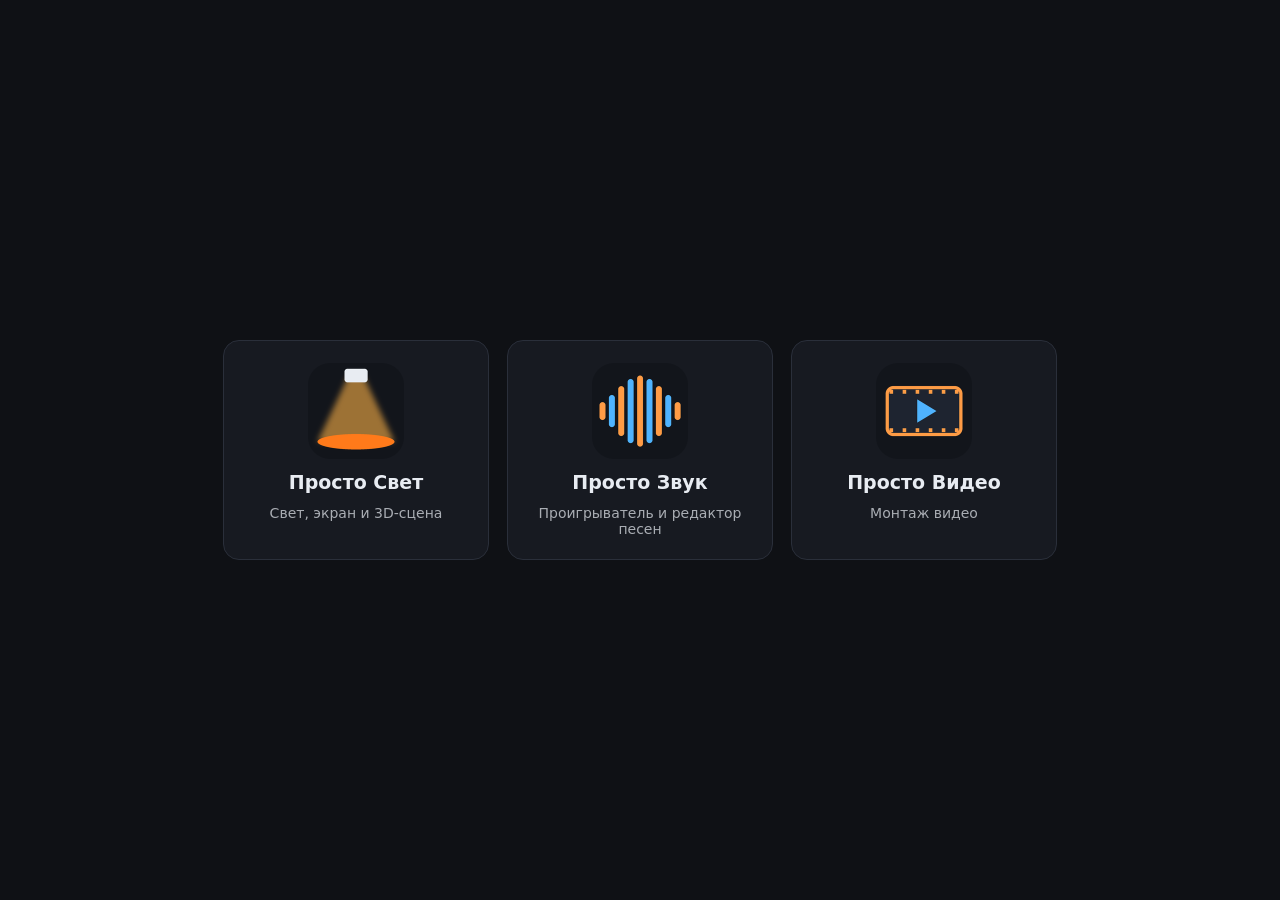
==== commit 35225d86: "Add files via upload" ====
--- a/index.html
+++ b/index.html
@@ -4,4 +4,5 @@
 a:hover{border-color:#ff9b45}img{width:96px;height:96px;border-radius:22px}b{font-size:19px}span{opacity:.7;font-size:14px;text-align:center}</style></head><body><main>
 <a href="svet/"><img src="svet/icon-192.png" alt=""><b>Просто Свет</b><span>Свет, экран и 3D-сцена</span></a>
 <a href="zvuk/"><img src="zvuk/icon-192.png" alt=""><b>Просто Звук</b><span>Проигрыватель и редактор песен</span></a>
+<a href="video/"><img src="video/icon-192.png" alt=""><b>Просто Видео</b><span>Монтаж видео</span></a>
 </main></body></html>
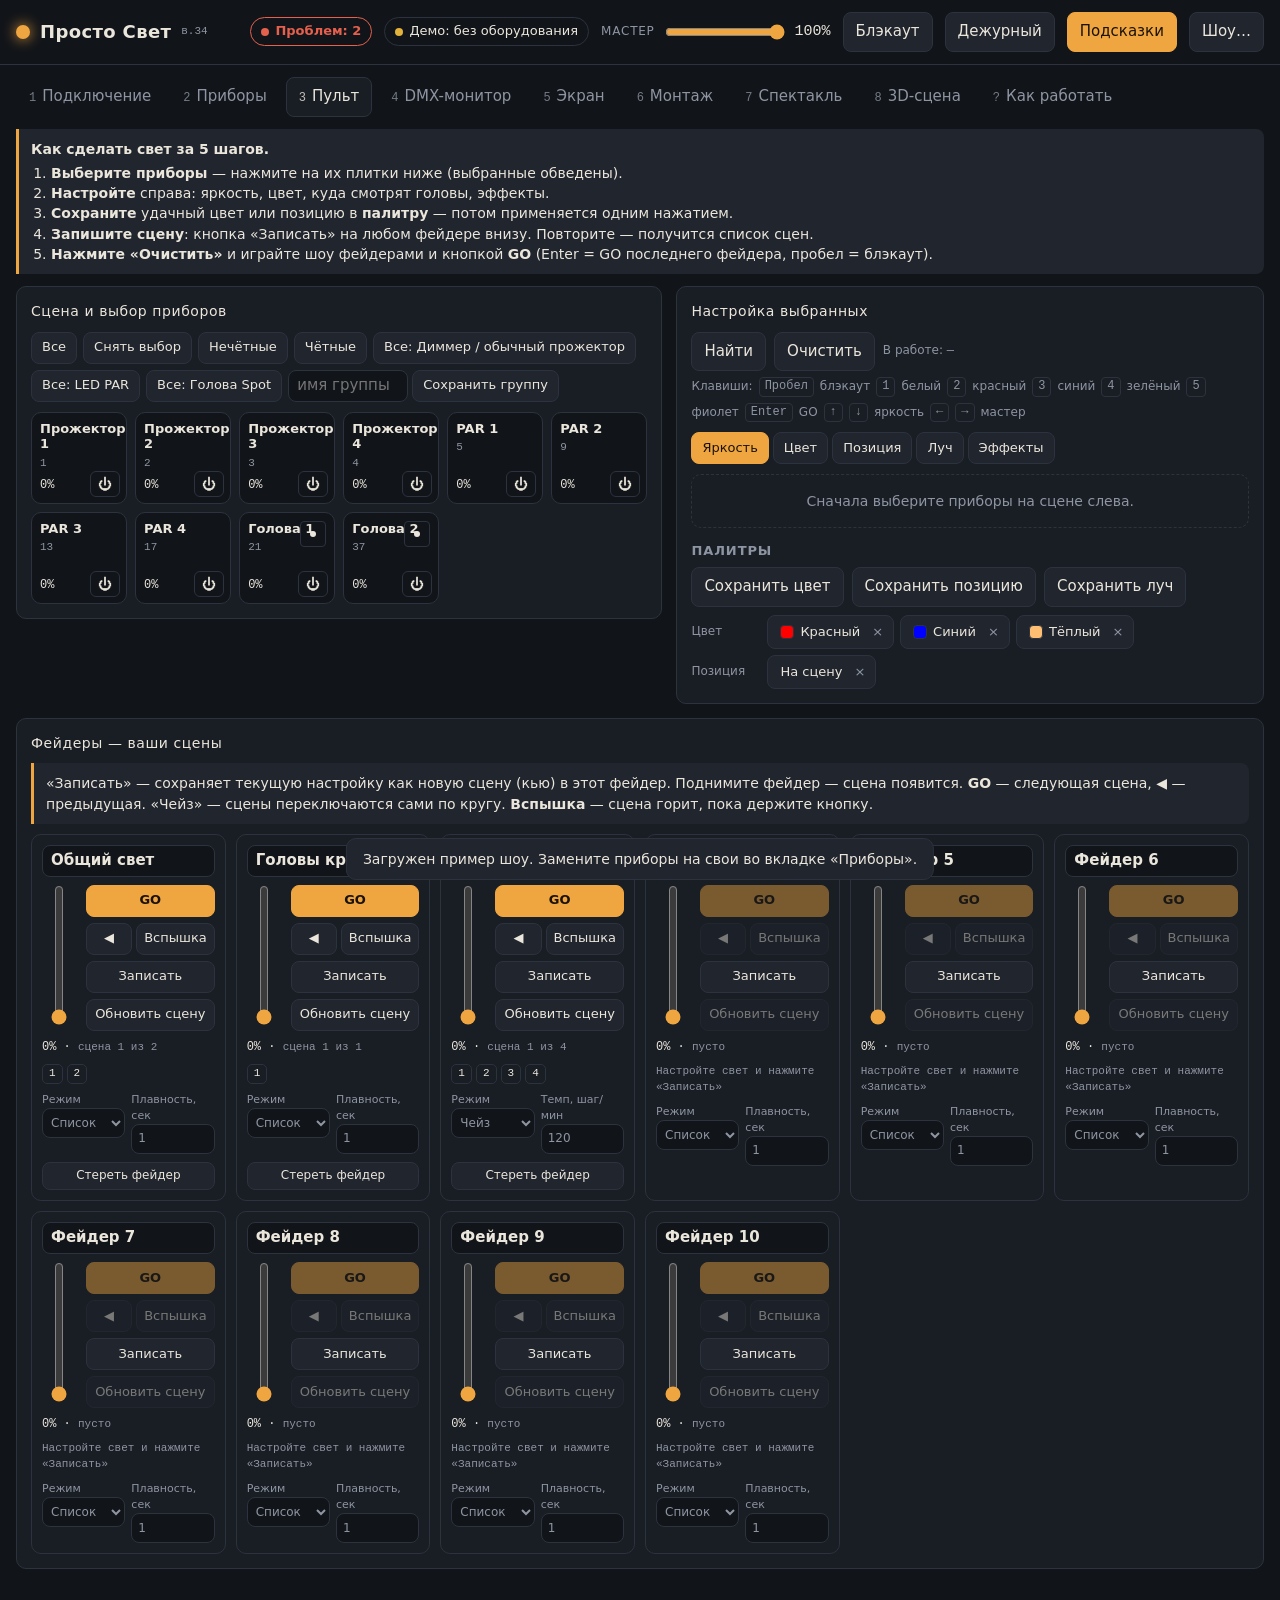
==== commit b99bea06: "Add files via upload" ====
--- a/index.html
+++ b/index.html
@@ -1,8 +1,4070 @@
-<!doctype html><html lang="ru"><head><meta charset="utf-8"><meta name="viewport" content="width=device-width,initial-scale=1"><title>Театр — программы</title>
-<style>body{margin:0;min-height:100vh;display:flex;align-items:center;justify-content:center;background:#0f1115;color:#e8ecf2;font:16px system-ui,sans-serif}
-main{display:flex;gap:18px;flex-wrap:wrap;justify-content:center;padding:16px}a{display:flex;flex-direction:column;align-items:center;gap:12px;width:220px;padding:22px;border:1px solid #2a2f3a;border-radius:16px;background:#171a21;color:inherit;text-decoration:none}
-a:hover{border-color:#ff9b45}img{width:96px;height:96px;border-radius:22px}b{font-size:19px}span{opacity:.7;font-size:14px;text-align:center}</style></head><body><main>
-<a href="svet/"><img src="svet/icon-192.png" alt=""><b>Просто Свет</b><span>Свет, экран и 3D-сцена</span></a>
-<a href="zvuk/"><img src="zvuk/icon-192.png" alt=""><b>Просто Звук</b><span>Проигрыватель и редактор песен</span></a>
-<a href="video/"><img src="video/icon-192.png" alt=""><b>Просто Видео</b><span>Монтаж видео</span></a>
-</main></body></html>+<!doctype html>
+<html lang="ru">
+<head>
+<meta charset="utf-8">
+<meta name="viewport" content="width=device-width,initial-scale=1,viewport-fit=cover">
+<title>Просто Свет</title>
+<link rel="stylesheet" href="fonts/fonts.css">
+<style>
+/* Пульт: тёмный зал, янтарь лампы накаливания как акцент. Шапка с мастером, вкладки по шагам работы, внизу — фейдеры. */
+:root{
+  --bg:#111419; --panel:#191d24; --panel2:#20252e; --line:#2c333e;
+  --fg:#ebe6dc; --muted:#8e95a2; --accent:#f0a640; --accent-ink:#1a1206;
+  --ok:#5cc08b; --warn:#e3b23c; --bad:#e5604d; --info:#6fa8dc;
+  --f-display:"Unbounded","Onest",system-ui,sans-serif;
+  --f-body:"Onest",system-ui,-apple-system,"Segoe UI",Roboto,sans-serif;
+  --f-mono:"JetBrains Mono",ui-monospace,Consolas,monospace;
+  --r:10px;
+  color-scheme:dark;
+}
+[hidden]{display:none!important}
+html,body{background:var(--bg);color:var(--fg)}
+body{margin:0}
+body{font-family:var(--f-body);font-size:15px;line-height:1.45;padding-inline:16px;padding-block:0 40px}
+*{box-sizing:border-box}
+h1,h2,h3{margin:0;text-wrap:balance}
+button,input,select,textarea{font:inherit;color:inherit}
+button{cursor:pointer;background:var(--panel2);border:1px solid var(--line);border-radius:8px;padding:8px 12px;min-height:38px}
+button:hover{border-color:var(--muted)}
+button:focus-visible,input:focus-visible,select:focus-visible,textarea:focus-visible{outline:2px solid var(--accent);outline-offset:2px}
+button.primary{background:var(--accent);color:var(--accent-ink);border-color:var(--accent);font-weight:600}
+button.danger{border-color:var(--bad);color:var(--bad)}
+button.on{background:var(--accent);color:var(--accent-ink);border-color:var(--accent)}
+button:disabled{opacity:.45;cursor:not-allowed}
+input[type=number],input[type=text],select,textarea{background:var(--bg);border:1px solid var(--line);border-radius:8px;padding:7px 9px;min-height:38px}
+input[type=range]{accent-color:var(--accent);width:100%}
+.mono{font-family:var(--f-mono);font-variant-numeric:tabular-nums}
+.muted{color:var(--muted)}
+.row{display:flex;gap:8px;flex-wrap:wrap;align-items:center}
+.stack{display:flex;flex-direction:column;gap:10px}
+
+/* шапка */
+header.top{position:sticky;top:env(safe-area-inset-top,0px);z-index:20;background:var(--bg);display:flex;flex-wrap:wrap;gap:12px;align-items:center;padding-block:12px;border-bottom:1px solid var(--line);margin-inline:-16px;padding-inline:16px}
+.brand{font-family:var(--f-display);font-weight:700;font-size:18px;letter-spacing:.02em;display:flex;align-items:center;gap:10px;margin-right:auto}
+.brand .lamp{width:14px;height:14px;border-radius:50%;background:var(--accent);box-shadow:0 0 14px var(--accent)}
+.chip{display:inline-flex;align-items:center;gap:6px;border:1px solid var(--line);border-radius:999px;padding:4px 10px;font-size:13px;white-space:nowrap}
+.chip .dot{width:8px;height:8px;border-radius:50%;background:var(--muted)}
+.chip.ok .dot{background:var(--ok)} .chip.warn .dot{background:var(--warn)} .chip.bad .dot{background:var(--bad)}
+.gm{display:flex;align-items:center;gap:8px;min-width:200px}
+.gm label{font-size:12px;letter-spacing:.06em;text-transform:uppercase;color:var(--muted)}
+.gm input{width:120px}
+#bo.on{background:var(--bad);border-color:var(--bad);color:#fff}
+
+nav.tabs{display:flex;gap:6px;flex-wrap:wrap;padding-block:12px}
+nav.tabs button{background:transparent;border-color:transparent;color:var(--muted)}
+nav.tabs button .n{font-family:var(--f-mono);font-size:12px;margin-right:6px;opacity:.8}
+nav.tabs button[aria-selected=true]{color:var(--fg);border-color:var(--line);background:var(--panel)}
+
+section.tab{display:none} section.tab.active{display:block}
+.panel{background:var(--panel);border:1px solid var(--line);border-radius:var(--r);padding:14px;min-width:0}
+.panel h2{font-family:var(--f-display);font-size:14px;font-weight:500;letter-spacing:.04em;margin-bottom:10px;display:flex;align-items:center;gap:8px}
+.panel h3{font-size:13px;font-weight:600;color:var(--muted);text-transform:uppercase;letter-spacing:.07em;margin:4px 0 6px}
+.xtc{display:flex;gap:10px;flex-wrap:wrap;background:#141416;border:1px solid var(--line);border-radius:12px;padding:10px}
+.xtc .xl{display:flex;flex-direction:column;gap:6px;flex:1 1 520px;min-width:0}.xtc .xs{display:flex;flex-direction:column;gap:10px;width:190px}
+.xtc .xr{display:grid;grid-template-columns:repeat(9,minmax(0,1fr));gap:5px}.xtc .xr2{display:grid;grid-template-columns:repeat(2,1fr);gap:5px}
+.xk{font-size:11px;line-height:1.15;padding:5px 3px;min-height:34px;border-radius:7px;overflow:hidden;text-overflow:ellipsis;word-break:break-word}
+.xk.enc{border-radius:999px;min-height:40px}.xk.fd{min-height:92px;background:var(--panel2)}.xk.main{border-color:var(--accent)}.xk.on{outline:2px solid var(--accent);outline-offset:1px}
+.how{border-left:3px solid var(--accent);background:var(--panel2);border-radius:0 8px 8px 0;padding:10px 12px;font-size:14px;margin-bottom:12px}
+.how ol{margin:4px 0 0;padding-left:20px}
+.how.hidden{display:none}
+body.nohelp .how{display:none}
+
+.grid-main{display:grid;grid-template-columns:minmax(0,1.1fr) minmax(0,1fr);gap:14px;align-items:start}
+@media (max-width:900px){.grid-main{grid-template-columns:1fr}}
+
+/* сцена */
+.stage{display:grid;grid-template-columns:repeat(auto-fill,minmax(92px,1fr));gap:8px}
+.fx{position:relative;border:1px solid var(--line);border-radius:10px;padding:8px;background:var(--bg);text-align:left;min-height:92px;display:flex;flex-direction:column;gap:4px;overflow:hidden}
+.fx .beam{position:absolute;inset:0;opacity:0;pointer-events:none}
+.fx .nm{position:relative;font-weight:600;font-size:13px;line-height:1.2}
+.fx .ad{position:relative;font-family:var(--f-mono);font-size:11px;color:var(--muted)}
+.fx .lvl{position:relative;font-family:var(--f-mono);font-size:12px;margin-top:auto}
+.fx.sel{border-color:var(--accent);box-shadow:inset 0 0 0 2px var(--accent)}
+.fx .pw{position:absolute;right:6px;bottom:6px;min-width:30px;height:26px;padding:0 6px;display:flex;align-items:center;justify-content:center;border:1px solid var(--line);border-radius:6px;background:var(--bg);font-size:14px;line-height:1;cursor:pointer;z-index:2}
+.fx .pw:hover{border-color:var(--fg)}
+.fx .pw.on{background:#c0392b;border-color:#c0392b;color:#fff;font:700 10px/1 var(--f-mono);letter-spacing:.04em}
+.fx.off .nm,.fx.off .ad,.fx.off .lvl{opacity:.4;text-decoration:line-through}
+.fx.off{border-style:dashed}
+.fx .pt{position:absolute;right:8px;top:8px;width:26px;height:26px;border:1px solid var(--line);border-radius:4px}
+.fx .pt i{position:absolute;width:6px;height:6px;border-radius:50%;background:var(--fg);transform:translate(-50%,-50%)}
+.selbar{display:flex;gap:6px;flex-wrap:wrap;margin-bottom:10px}
+.selbar button{min-height:32px;padding:4px 10px;font-size:13px}
+
+/* программер */
+.attr{display:grid;grid-template-columns:120px minmax(0,1fr) 74px;gap:8px;align-items:center;font-size:13px}
+.attr .v{font-family:var(--f-mono);font-size:12px;text-align:right;color:var(--muted)}
+.attr .v b{color:var(--accent);font-weight:600}
+@media (max-width:520px){.attr{grid-template-columns:90px minmax(0,1fr) 64px}}
+.swatches{display:grid;grid-template-columns:repeat(auto-fill,minmax(42px,1fr));gap:6px}
+.cpick{display:flex;flex-direction:column;gap:8px}
+.cprev{height:56px;border-radius:10px;border:1px solid var(--line);display:flex;align-items:flex-end;justify-content:flex-end;padding:4px 8px}
+.cprev span{font:12px var(--f-mono);background:rgba(0,0,0,.55);color:#fff;border-radius:4px;padding:1px 6px}
+input.huebar{-webkit-appearance:none;appearance:none;height:16px;border-radius:8px;background:linear-gradient(90deg,#f00,#ff0,#0f0,#0ff,#00f,#f0f,#f00)}
+input.huebar::-webkit-slider-thumb{-webkit-appearance:none;width:20px;height:20px;border-radius:50%;background:#fff;border:2px solid #000}
+.sw{height:38px;border-radius:8px;border:1px solid var(--line);padding:0;font-size:10px}
+.xy{position:relative;width:100%;max-width:260px;aspect-ratio:1;border:1px solid var(--line);border-radius:10px;background:
+  linear-gradient(var(--line) 1px,transparent 1px) 0 0/25% 25%,linear-gradient(90deg,var(--line) 1px,transparent 1px) 0 0/25% 25%,var(--bg);touch-action:none;cursor:crosshair}
+.xy i{position:absolute;width:18px;height:18px;border-radius:50%;background:var(--accent);transform:translate(-50%,-50%);box-shadow:0 0 0 3px rgba(240,166,64,.3)}
+.subtabs{display:flex;gap:4px;flex-wrap:wrap;margin-bottom:10px}
+.subtabs button{min-height:32px;padding:4px 10px;font-size:13px}
+.empty{color:var(--muted);font-size:14px;padding:16px;text-align:center;border:1px dashed var(--line);border-radius:10px}
+
+/* палитры */
+.pals{display:flex;flex-wrap:wrap;gap:6px}
+.pal{display:inline-flex;align-items:center;gap:6px;min-height:34px;padding:4px 6px 4px 10px;font-size:13px}
+.pal .s{width:14px;height:14px;border-radius:4px;border:1px solid var(--line)}
+.pal .x{border:0;background:none;min-height:auto;padding:0 4px;color:var(--muted)}
+
+/* плейбеки */
+.pbs{display:grid;grid-template-columns:repeat(auto-fill,minmax(172px,1fr));gap:10px}
+.pb{background:var(--panel);border:1px solid var(--line);border-radius:var(--r);padding:10px;display:flex;flex-direction:column;gap:8px;min-width:0}
+.pb.live{border-color:var(--accent)}
+.pb input.name{width:100%;font-weight:600;min-height:32px;padding:4px 8px}
+.pb .mid{display:flex;gap:10px;align-items:stretch}
+.pb .fader{writing-mode:vertical-lr;direction:rtl;width:34px;height:140px;margin:0}
+.pb .btns{display:flex;flex-direction:column;gap:6px;flex:1;min-width:0}
+.pb .btns button{min-height:32px;padding:4px 6px;font-size:13px}
+.pb .info{font-family:var(--f-mono);font-size:11px;color:var(--muted)}
+.pb .lv{font-family:var(--f-mono);font-size:12px}
+.pb .opt{display:grid;grid-template-columns:1fr 1fr;gap:6px;font-size:11px;color:var(--muted)}
+.pb .opt input{width:100%;min-height:30px;padding:3px 6px;font-size:12px}
+.cuelist{display:flex;flex-wrap:wrap;gap:4px}
+.cuelist span{font-family:var(--f-mono);font-size:11px;border:1px solid var(--line);border-radius:5px;padding:1px 6px}
+.cuelist span.cur{background:var(--accent);color:var(--accent-ink);border-color:var(--accent)}
+
+/* таблицы */
+.tblwrap{overflow-x:auto}
+table{border-collapse:collapse;width:100%;font-size:14px}
+th,td{border-bottom:1px solid var(--line);padding:7px 8px;text-align:left;white-space:nowrap}
+th{font-size:12px;color:var(--muted);text-transform:uppercase;letter-spacing:.06em;font-weight:500}
+td input[type=number]{width:80px;min-height:32px}
+td input[type=text]{width:150px;min-height:32px}
+tr.conflict td{color:var(--bad)}
+
+/* монитор */
+.dmxgrid{display:grid;grid-template-columns:repeat(auto-fill,minmax(44px,1fr));gap:3px}
+.dmxgrid div{font-family:var(--f-mono);font-size:10px;border-radius:4px;padding:3px;background:var(--bg);border:1px solid var(--line);line-height:1.15}
+.dmxgrid div b{display:block;font-size:12px;color:var(--fg);font-weight:600}
+.dmxgrid div.used{border-color:#3e4756;background:var(--panel2)}
+.dmxgrid div.hot b{color:var(--accent)}
+
+/* подключение */
+.cards{display:grid;grid-template-columns:repeat(auto-fit,minmax(240px,1fr));gap:12px}
+.card{background:var(--panel);border:1px solid var(--line);border-radius:var(--r);padding:14px;display:flex;flex-direction:column;gap:8px}
+.card h3{font-family:var(--f-display);font-size:14px;font-weight:500;margin:0;text-transform:none;letter-spacing:.02em;color:var(--fg)}
+.card p{margin:0;font-size:14px}
+.card .tag{font-size:11px;letter-spacing:.07em;text-transform:uppercase;color:var(--muted)}
+.card button{margin-top:auto}
+.card.active{border-color:var(--ok)}
+.decide{display:grid;gap:8px;margin-top:6px}
+.decide div{display:grid;grid-template-columns:minmax(0,1fr) minmax(0,1fr);gap:10px;border-bottom:1px solid var(--line);padding-block:8px;font-size:14px}
+@media (max-width:600px){.decide div{grid-template-columns:1fr}}
+.alert{border:1px solid var(--warn);color:var(--warn);border-radius:8px;padding:10px 12px;font-size:14px}
+
+.modal{position:fixed;inset:0;background:rgba(0,0,0,.6);display:flex;align-items:center;justify-content:center;padding:16px;z-index:50}
+.modal .box{background:var(--panel);border:1px solid var(--line);border-radius:12px;padding:16px;width:min(640px,100%);display:flex;flex-direction:column;gap:10px;max-height:90vh;overflow:auto}
+.modal textarea{width:100%;min-height:220px;font-family:var(--f-mono);font-size:12px}
+.toast{position:fixed;left:50%;bottom:calc(20px + env(safe-area-inset-bottom,0px));transform:translateX(-50%);background:var(--panel2);border:1px solid var(--line);border-radius:10px;padding:10px 16px;z-index:60;font-size:14px}
+.kbd{font-family:var(--f-mono);font-size:12px;border:1px solid var(--line);border-radius:4px;padding:0 5px}
+/* экран */
+.scr-top{display:flex;flex-wrap:wrap;gap:8px;align-items:center}
+.scr-top .gm input{width:110px}
+.comp-wrap{overflow-x:auto;padding-bottom:6px}
+.comp{display:grid;gap:6px;min-width:max-content}
+.comp .lh{display:flex;flex-direction:column;gap:4px;background:var(--panel2);border:1px solid var(--line);border-radius:8px;padding:6px;width:190px}
+.comp .lh input[type=text]{min-height:28px;padding:2px 6px;font-size:13px;font-weight:600;width:100%}
+.comp .lh .row{gap:4px;flex-wrap:nowrap}
+.comp .lh .row button{white-space:nowrap}
+.comp .lh button{min-height:26px;padding:0 7px;font-size:12px}
+.comp .lh input[type=range]{width:100%}
+.comp .lh.live{border-color:var(--accent)}
+.comp .ch{min-height:34px;padding:2px 6px;font-weight:700;font-family:var(--f-mono);font-size:13px}
+.comp .ch.live{background:var(--accent);color:var(--accent-ink);border-color:var(--accent)}
+.cell{position:relative;width:128px;height:80px;border:1px dashed var(--line);border-radius:8px;background:var(--bg);overflow:hidden;cursor:pointer;user-select:none}
+.cell.full{border-style:solid}
+.cell .th{position:absolute;inset:0;background-size:cover;background-position:center}
+.cell .nm{position:absolute;left:0;right:0;bottom:0;padding:14px 6px 4px;font-size:11px;font-weight:600;color:#fff;background:linear-gradient(transparent,rgba(0,0,0,.85));white-space:nowrap;overflow:hidden;text-overflow:ellipsis}
+.cell .tr{position:absolute;right:4px;top:4px;font-size:10px;font-family:var(--f-mono);background:rgba(0,0,0,.65);color:#fff;border-radius:4px;padding:0 4px}
+.cell.live{border-color:var(--accent);box-shadow:inset 0 0 0 3px var(--accent)}
+.cell.sel{outline:2px solid var(--fg);outline-offset:2px}
+.cell.over{border-color:var(--ok);background:rgba(92,192,139,.15)}
+.cell.missing .th{opacity:.25}
+.cell.missing::after{content:"нет файла";position:absolute;left:6px;top:6px;font-size:10px;color:var(--warn)}
+.cell .plus{position:absolute;inset:0;display:flex;align-items:center;justify-content:center;color:var(--muted);font-size:11px;opacity:.6;text-align:center;padding:4px}
+.scr-grid{display:grid;grid-template-columns:minmax(0,1.3fr) minmax(0,1fr);gap:14px;align-items:start;margin-top:14px}
+@media (max-width:1100px){.scr-grid{grid-template-columns:1fr}}
+.strip-wrap{position:relative;display:flex;align-items:center;gap:6px}
+.strip-wrap.drop{outline:2px dashed var(--ok);outline-offset:4px;border-radius:10px;background:rgba(92,192,139,.08)}
+.strip{display:flex;gap:10px;overflow-x:auto;scroll-behavior:smooth;padding:4px 2px 10px;flex:1;min-width:0;scroll-snap-type:x proximity}
+.strip-nav{flex:none;width:40px;min-height:96px;font-size:26px;padding:0}
+.bf{position:relative;flex:none;width:168px;aspect-ratio:16/10;border:1px solid var(--line);border-radius:8px;overflow:hidden;background:var(--bg);cursor:pointer;scroll-snap-align:start}
+.bf .th{position:absolute;inset:0;background-size:cover;background-position:center}
+.bf .nm{position:absolute;left:0;right:0;bottom:0;font-size:11px;font-weight:600;padding:14px 6px 4px;color:#fff;background:linear-gradient(transparent,rgba(0,0,0,.85));white-space:nowrap;overflow:hidden;text-overflow:ellipsis}
+.bf .kind{position:absolute;left:5px;top:5px;font-size:9px;font-family:var(--f-mono);background:rgba(0,0,0,.6);color:#fff;border-radius:4px;padding:1px 4px}
+.bf .x{position:absolute;right:4px;top:4px;min-height:24px;height:24px;width:24px;padding:0;font-size:14px;line-height:1;background:rgba(0,0,0,.7);border-color:transparent;color:#fff;border-radius:6px}
+.bf .x.danger{background:var(--bad);width:auto;padding:0 6px;font-size:11px}
+.bf .used{position:absolute;left:5px;bottom:24px;font-size:9px;font-family:var(--f-mono);background:var(--accent);color:var(--accent-ink);border-radius:4px;padding:0 4px}
+.bf.armed{outline:3px solid var(--accent);outline-offset:-1px}
+.bf.missing .th{opacity:.3}
+.cell.target .plus{color:var(--accent);opacity:1}
+.preview{position:relative;width:100%;aspect-ratio:16/9;border-radius:10px;overflow:hidden;background:#000;border:1px solid var(--line)}
+.insp .attr{grid-template-columns:110px minmax(0,1fr) 64px}
+.insp select{min-height:32px;padding:3px 6px;font-size:13px;width:100%}
+.insp h3{margin-top:10px}
+/* монтаж */
+.ed-top,.ed-trans{display:flex;flex-wrap:wrap;gap:8px;align-items:center}
+.ed-top select{min-width:220px;max-width:100%}
+.ed-trans{margin-top:14px}
+.ed-sep{width:1px;align-self:stretch;background:var(--line);margin:0 4px}
+.ed-clock{font-size:28px;font-weight:600;font-variant-numeric:tabular-nums;line-height:1;min-width:150px}
+.ed-clock small{font-size:.5em;color:var(--muted);font-weight:400;margin-left:6px}
+#edPlay{min-width:120px;font-weight:600}
+.ed-zoom input{width:120px}
+.ed-panel{margin-top:14px}
+.ed-tl{display:grid;grid-template-columns:118px minmax(0,1fr);border:1px solid var(--line);border-radius:8px;overflow:hidden;background:var(--bg)}
+.ed-labels{border-right:1px solid var(--line);background:var(--panel2)}
+.ed-labels div{display:flex;align-items:center;padding:0 8px;font-size:12px;font-weight:600;border-bottom:1px solid var(--line);white-space:nowrap;overflow:hidden;text-overflow:ellipsis;cursor:pointer}
+.ed-labels div.cur{color:var(--accent)}
+.ed-labels div small{font-weight:400;color:var(--muted);margin-left:4px}
+.ed-scroll{overflow-x:auto;overflow-y:hidden;position:relative;scrollbar-width:thin}
+.ed-inner{position:relative}
+.ed-lane{position:relative;border-bottom:1px solid var(--line);touch-action:none}
+.ed-lane.cur{background:rgba(240,166,64,.05)}
+.ed-lane.target{background:rgba(92,192,139,.08);cursor:copy}
+.ed-lane canvas{position:sticky;left:0;display:block}
+.ed-h-ruler{height:30px;cursor:pointer;background:var(--panel)}
+.ed-h-audio{height:64px;cursor:pointer}
+.ed-h-light,.ed-h-layer{height:58px}
+.ed-lane.drop{background:rgba(92,192,139,.15)}
+.blk{position:absolute;top:4px;bottom:4px;border:1px solid rgba(255,255,255,.25);border-radius:6px;overflow:hidden;cursor:grab;user-select:none;background:#2a3140;min-width:3px}
+.blk .th{position:absolute;inset:0;background-size:auto 100%;background-repeat:repeat-x;opacity:.55}
+.blk .nm{position:absolute;left:6px;right:6px;top:3px;font-size:11px;font-weight:600;color:#fff;white-space:nowrap;overflow:hidden;text-overflow:ellipsis;text-shadow:0 1px 2px #000}
+.blk .tm{position:absolute;left:6px;bottom:3px;font-size:10px;font-family:var(--f-mono);color:#fff;opacity:.85;white-space:nowrap;text-shadow:0 1px 2px #000}
+.blk .fd{position:absolute;left:0;top:0;bottom:0;background:linear-gradient(90deg,rgba(0,0,0,.55),transparent);pointer-events:none}
+.blk::before,.blk::after{content:"";position:absolute;top:0;bottom:0;width:6px;cursor:ew-resize;z-index:2}
+.blk::before{left:0} .blk::after{right:0}
+.blk.sel{border:2px solid var(--fg);box-shadow:0 0 0 2px rgba(0,0,0,.6)}
+.blk.live{box-shadow:inset 0 0 0 2px var(--accent)}
+.blk.missing .th{opacity:.15}
+.blk.drag{cursor:grabbing;opacity:.9;z-index:5}
+.mkr{position:absolute;top:0;height:30px;transform:translateX(-1px);cursor:pointer;z-index:3}
+.mkr i{position:absolute;left:0;top:0;bottom:0;width:2px;background:var(--info)}
+.mkr span{position:absolute;left:3px;top:2px;font-size:10px;line-height:1.2;background:var(--info);color:#06121f;padding:0 4px;border-radius:3px;white-space:nowrap;max-width:140px;overflow:hidden;text-overflow:ellipsis}
+.mkr.sel span{background:var(--fg)}
+.mline{position:absolute;top:30px;bottom:0;width:1px;background:var(--info);opacity:.35;pointer-events:none}
+.ed-head{position:absolute;top:0;bottom:0;width:2px;margin-left:-1px;background:var(--accent);pointer-events:none;z-index:6}
+.ed-head::before{content:"";position:absolute;top:0;left:-5px;border:6px solid transparent;border-top-color:var(--accent)}
+.ed-tools{margin-top:10px}
+.ed-empty-lane{position:absolute;left:8px;top:50%;transform:translateY(-50%);font-size:12px;color:var(--muted);pointer-events:none;white-space:nowrap}
+#edPrevSlot .preview{margin:0}
+.ed-times{display:grid;grid-template-columns:repeat(3,minmax(0,1fr));gap:6px}
+.ed-times label{display:flex;flex-direction:column;gap:2px;font-size:12px;color:var(--muted)}
+.ed-times input{width:100%;font-family:var(--f-mono)}
+.ed-times input.bad{border-color:var(--bad)}
+@media (max-width:640px){.ed-tl{grid-template-columns:76px minmax(0,1fr)} .ed-clock{font-size:22px;min-width:120px}}
+/* проверка перед показом */
+.ready{margin-bottom:14px}
+.ready-list{display:grid;grid-template-columns:repeat(auto-fill,minmax(300px,1fr));gap:8px}
+.rd{display:grid;grid-template-columns:22px minmax(0,1fr) auto;gap:8px;align-items:start;border:1px solid var(--line);border-radius:8px;padding:8px 10px;background:var(--bg)}
+.rd .ic{width:20px;height:20px;border-radius:50%;display:flex;align-items:center;justify-content:center;font-size:12px;font-weight:700;margin-top:1px;background:var(--panel2);color:var(--muted)}
+.rd.ok .ic{background:var(--ok);color:#06140c} .rd.warn .ic{background:var(--warn);color:#1a1206} .rd.bad .ic{background:var(--bad);color:#fff}
+.rd.bad{border-color:var(--bad)} .rd.warn{border-color:rgba(227,178,60,.6)}
+.rd.off{opacity:.6}
+.rd b{display:block;font-size:14px}
+.rd small{display:block;font-size:12px;color:var(--muted);line-height:1.35;margin-top:2px}
+.rd button{min-height:30px;padding:2px 10px;font-size:13px;white-space:nowrap}
+#readyChip{cursor:pointer;background:transparent;min-height:auto;font-weight:600}
+#readyChip.bad{border-color:var(--bad);color:var(--bad)} #readyChip.ok{border-color:var(--ok);color:var(--ok)} #readyChip.warn{border-color:var(--warn);color:var(--warn)}
+#readyChip.alarm{animation:blink 1s steps(2) infinite}
+/* спектакль */
+.play-head{display:flex;flex-wrap:wrap;gap:16px;align-items:center}
+.clock{font-family:var(--f-mono);font-variant-numeric:tabular-nums;font-size:clamp(34px,7vw,60px);font-weight:600;letter-spacing:.02em;line-height:1}
+.clock small{font-size:.4em;color:var(--muted);font-weight:400;margin-left:8px}
+.state{display:inline-flex;align-items:center;gap:8px;border:1px solid var(--line);border-radius:999px;padding:6px 14px;font-weight:600}
+.state i{width:10px;height:10px;border-radius:50%;background:var(--muted)}
+.state.rec{border-color:var(--bad);color:var(--bad)} .state.rec i{background:var(--bad);animation:blink 1s steps(2) infinite}
+.state.play{border-color:var(--ok);color:var(--ok)} .state.play i{background:var(--ok)}
+.state.pause{border-color:var(--warn);color:var(--warn)} .state.pause i{background:var(--warn)}
+@keyframes blink{50%{opacity:.2}}
+.bar{position:relative;height:46px;border:1px solid var(--line);border-radius:10px;background:var(--bg);cursor:pointer;overflow:hidden;margin-top:14px;touch-action:none}
+.bar .fill{position:absolute;inset:0 auto 0 0;background:rgba(240,166,64,.18)}
+.bar .head{position:absolute;top:0;bottom:0;width:2px;background:var(--accent)}
+.bar .mk{position:absolute;bottom:0;width:1px;height:40%;background:var(--muted);opacity:.7}
+.bar .lbl{position:absolute;top:4px;left:8px;font-size:12px;color:var(--muted);font-family:var(--f-mono)}
+.bigbtns{display:flex;flex-wrap:wrap;gap:10px;margin-top:14px}
+#tlList tr.cur td{background:rgba(240,166,64,.12)}
+#tlList td.nm{cursor:pointer;white-space:normal;min-width:180px}
+#tlList td.nm b{display:block}
+.bigbtns button{min-height:52px;padding:10px 20px;font-size:16px;font-weight:600}
+button.rec{background:var(--bad);border-color:var(--bad);color:#fff}
+button.go{background:var(--ok);border-color:var(--ok);color:#06140c}
+@media (prefers-reduced-motion:reduce){*{transition:none!important;animation:none!important}}
+/* 3D-сцена */
+.v3grid{display:grid;grid-template-columns:minmax(0,1fr) 360px;gap:14px;align-items:start}
+@media (max-width:1050px){.v3grid{grid-template-columns:1fr}}
+#v3Wrap{position:relative;background:#000;border:1px solid var(--line);border-radius:var(--r);overflow:hidden;height:calc(100vh - 250px);min-height:420px}
+#v3Wrap:fullscreen{height:100vh;border:0;border-radius:0}
+#v3Canvas{position:absolute;inset:0}#v3Canvas canvas{display:block;width:100%;height:100%;outline:none;cursor:grab;touch-action:none}
+#v3Hud{position:absolute;left:12px;right:150px;bottom:10px;display:flex;gap:14px;flex-wrap:wrap;font-size:12px;color:#d6d9df;pointer-events:none;text-shadow:0 1px 3px #000}
+#v3Msg{position:absolute;inset:0;display:flex;align-items:center;justify-content:center;pointer-events:none}
+.v3tr{position:absolute;right:10px;bottom:8px;display:flex;gap:4px}.v3tr button{min-height:32px;padding:4px 10px;background:rgba(20,22,28,.85)}
+.v3f{display:grid;grid-template-columns:minmax(96px,1.1fr) minmax(70px,1.4fr) 62px 14px;gap:6px;align-items:center;font-size:13px}
+.v3f input[type=number]{width:62px;min-height:30px;padding:2px 4px}.v3f i{font-style:normal;color:var(--muted);font-size:12px}
+.v3sub{font-size:12px;color:var(--muted);text-transform:uppercase;letter-spacing:.05em;margin-top:6px}
+details.panel summary{cursor:pointer}
+.v3venues{padding:6px;border:1px solid var(--line);border-radius:10px;background:var(--panel)}.v3venues button[data-ven]{max-width:280px;overflow:hidden;text-overflow:ellipsis;white-space:nowrap}
+#v3Mon{position:absolute;top:10px;right:10px;width:180px;z-index:2;border:1px solid rgba(255,255,255,.18);border-radius:6px;overflow:hidden;opacity:.85;transition:opacity .3s}
+#v3Mon .preview{margin:0;width:100%;aspect-ratio:16/9;height:auto;min-height:0;border:0;border-radius:0}
+#v3Mon:hover{opacity:1}
+body.v3dark #v3Wrap{border-color:#000}body.v3dark #v3Hud{opacity:0}body.v3dark #v3Mon{opacity:.08}body.v3dark #v3Mon:hover{opacity:.9}
+body.v3dark .v3tr{opacity:.15;transition:opacity .3s}body.v3dark .v3tr:hover{opacity:1}
+</style>
+
+<link rel="manifest" href="manifest.webmanifest">
+<meta name="theme-color" content="#0f1115">
+<link rel="icon" href="icon-192.png">
+<link rel="apple-touch-icon" href="icon-192.png">
+<meta name="apple-mobile-web-app-capable" content="yes">
+</head>
+<body>
+<header class="top">
+  <div class="brand"><span class="lamp"></span>Просто Свет <span class="mono muted" style="font-size:11px;font-weight:400;letter-spacing:0" title="Версия программы">в.34</span></div>
+  <span id="tlBar" class="row" hidden style="gap:6px">
+    <button id="tlChip" class="state rec" title="Открыть вкладку «Спектакль»" style="min-height:34px;padding:4px 12px"><i></i><span id="tlChipTxt" class="mono"></span></button>
+    <button id="tlBarPause" style="min-height:34px;padding:4px 10px" title="Пауза / продолжить">❚❚</button>
+    <button id="tlBarStop" style="min-height:34px;padding:4px 10px" title="Стоп">■</button>
+  </span>
+  <button id="readyChip" class="chip warn" type="button" title="Проверка перед показом"><span class="dot"></span>Проверяю…</button>
+  <span id="outChip" class="chip warn" title="Куда идёт сигнал"><span class="dot"></span><span id="outTxt">Демо: без оборудования</span></span>
+  <div class="gm"><label for="gm">Мастер</label><input id="gm" type="range" min="0" max="100" value="100"><span id="gmv" class="mono">100%</span></div>
+  <button id="bo" title="Мгновенно погасить весь свет (Пробел)">Блэкаут</button>
+  <button id="standbyBtn" title="Аварийный / дежурный свет: тёплый белый на PAR и френелях">Дежурный</button>
+  <button id="linkChip" class="chip ok" hidden type="button">🔗 Звук</button>
+  <button id="helpBtn" class="on" title="Показывать подсказки">Подсказки</button>
+  <button id="installBtn" class="primary" hidden title="Поставить программу на рабочий стол">Установить</button>
+  <button id="fileBtn">Шоу…</button>
+</header>
+
+<nav class="tabs" role="tablist">
+  <button role="tab" data-tab="connect" aria-selected="false"><span class="n">1</span>Подключение</button>
+  <button role="tab" data-tab="patch" aria-selected="false"><span class="n">2</span>Приборы</button>
+  <button role="tab" data-tab="desk" aria-selected="true"><span class="n">3</span>Пульт</button>
+  <button role="tab" data-tab="monitor" aria-selected="false"><span class="n">4</span>DMX-монитор</button>
+  <button role="tab" data-tab="screen" aria-selected="false"><span class="n">5</span>Экран</button>
+  <button role="tab" data-tab="edit" aria-selected="false"><span class="n">6</span>Монтаж</button>
+  <button role="tab" data-tab="play" aria-selected="false"><span class="n">7</span>Спектакль</button>
+  <button role="tab" data-tab="stage3d" aria-selected="false"><span class="n">8</span>3D-сцена</button>
+  <button role="tab" data-tab="help" aria-selected="false"><span class="n">?</span>Как работать</button>
+</nav>
+
+<!-- 1. ПОДКЛЮЧЕНИЕ -->
+<section class="tab" id="tab-connect">
+  <div class="how"><b>Что здесь делать.</b> Выберите, через что компьютер говорит с приборами, и нажмите «Подключить». Если не знаете — посмотрите таблицу ниже. Без оборудования работает «Демо»: свет виден на экране.
+  </div>
+  <div id="serialWarn" class="alert" hidden></div>
+  <div class="cards" style="margin-top:12px">
+    <div class="card" data-out="pro">
+      <span class="tag">USB → DMX</span>
+      <h3>Enttec DMX USB Pro и похожие</h3>
+      <p>Коробочка с USB с одной стороны и разъёмом XLR с другой. На корпусе часто написано «USB Pro», «DMXking ultraDMX», «Eurolite USB-DMX512 PRO».</p>
+      <button class="primary" data-connect="pro">Подключить USB Pro</button>
+    </div>
+    <div class="card" data-out="open">
+      <span class="tag">USB → DMX, дешёвые</span>
+      <h3>Open DMX (FTDI)</h3>
+      <p>Простой кабель или коробочка без своего процессора: «Open DMX USB», «Eurolite USB-DMX512» (не PRO), китайские USB-DMX на чипе FTDI.</p>
+      <button class="primary" data-connect="open">Подключить Open DMX</button>
+    </div>
+    <div class="card" data-out="udmx">
+      <span class="tag">USB → DMX</span>
+      <h3>uDMX</h3>
+      <p>Маленький адаптер, в «Информации о системе» Mac называется <b>uDMX</b>. Его нет в списке портов — он подключается отдельной кнопкой.</p>
+      <button class="primary" data-connect="udmx">Подключить uDMX</button>
+    </div>
+    <div class="card" data-out="ws">
+      <span class="tag">Сеть</span>
+      <h3>Art-Net узел по сети</h3>
+      <p>Приборы подключены к коробке с сетевым кабелем (Art-Net node). Нужна маленькая программа-мост <span class="mono">artnet_bridge.py</span> — она в комплекте.</p>
+      <div class="row"><input id="wsUrl" type="text" value="ws://localhost:8765" style="flex:1;min-width:0" aria-label="Адрес моста"></div>
+      <button class="primary" data-connect="ws">Подключить мост</button>
+    </div>
+    <div class="card" data-out="demo">
+      <span class="tag">Без оборудования</span>
+      <h3>Демо</h3>
+      <p>Сигнал никуда не идёт. Удобно, чтобы научиться и заранее подготовить шоу дома.</p>
+      <button data-connect="demo">Работать в демо</button>
+    </div>
+  </div>
+
+  <div class="panel" style="margin-top:14px" id="line2Panel">
+    <h2>Линия 2 — второй USB-кабель</h2>
+    <p class="muted" style="margin:0 0 10px;font-size:14px">Если приборы второй линии (например, френели) подключены своим проводом, воткните для них второй USB-DMX-кабель и подключите его здесь. Первый кабель — линия 1, второй — линия 2. Провода линий тогда не соединяйте в один.</p>
+    <div class="row"><button class="primary" data-connect2="open">Подключить второй Open DMX</button><button data-connect2="pro">Второй USB Pro</button><button id="out2Off" hidden>Отключить</button><span id="out2Txt" class="muted" style="font-size:14px"></span></div>
+  </div>
+  <div class="panel" style="margin-top:14px" id="midiPanel">
+    <h2>Ручной пульт (MIDI)</h2>
+    <p class="muted" style="margin:0 0 10px;font-size:14px">Behringer X-Touch и другие MIDI-контроллеры двигают фейдеры и нажимают кнопки этой программы. Свет они сами не включают: сигнал на приборы всё равно идёт через адаптер выше.</p>
+    <div class="row"><button class="primary" id="midiConnect">Подключить MIDI-пульт</button><span id="midiStatus" class="muted" style="font-size:14px">Не подключён</span></div>
+    <div id="midiWiz" class="how" style="margin-top:10px" hidden></div>
+    <div class="row" style="margin-top:10px">
+      <button id="midiWizard">Быстрая настройка</button>
+      <select id="midiFn" aria-label="Что назначить"></select><button id="midiLearn">Назначить</button>
+      <button id="midiReset">Сбросить назначения</button>
+    </div>
+    <div class="tblwrap" style="margin-top:10px"><table id="midiTbl"></table></div>
+    <h3 style="margin:18px 0 6px">Behringer X-Touch Compact</h3>
+    <p class="muted" style="margin:0 0 8px;font-size:14px">Готовая раскладка: работает сразу после «Подключить MIDI-пульт», ничего назначать не надо. Нажмите на любую кнопку на картинке — выберете, что она делает, и подпишете по-своему. Кнопки на пульте светятся, когда их сцена включена, фейдеры сами встают на место.</p>
+    <div class="row"><label class="row"><input type="checkbox" id="xtcOn" checked> раскладка включена</label><button id="xtcFind">Найти кнопку на пульте</button><button id="xtcPrint">Распечатать подписи</button><label class="row muted" style="font-size:13px">шаг <input id="xtcMm" type="number" min="20" max="60" value="37" style="width:56px"> мм</label><button id="xtcReset">Вернуть как было</button></div>
+    <div id="xtcBox" style="margin-top:10px"></div>
+  </div>
+
+  <div class="panel" style="margin-top:14px">
+    <h2>Как понять, что у вас</h2>
+    <p class="muted" style="margin:0 0 6px">Посмотрите, что стоит между компьютером и первым прибором (DMX-кабель с разъёмами XLR идёт от прибора к прибору по цепочке).</p>
+    <div class="decide">
+      <div><span>Из компьютера идёт USB в коробочку, из неё XLR к приборам. На коробочке написано Enttec, DMXking, «PRO»</span><b>→ USB Pro</b></div>
+      <div><span>USB-кабель или коробочка без надписи PRO, дешёвая, «Open DMX», FTDI</span><b>→ Open DMX. Не заработает — попробуйте USB Pro</b></div>
+      <div><span>Из компьютера идёт сетевой кабель (как интернет) в коробку с выходами XLR</span><b>→ Art-Net узел через мост</b></div>
+      <div><span>Ключ или коробка Avolites: T1, T2, Titan Go-ключ, крыло Avolites</span><b>→ С этой программой не работает. Используйте инструкцию к Titan Go или купите USB-DMX адаптер (Enttec USB Pro ≈ 100–150 €)</b></div>
+      <div><span>Пульт или сетевой свитч без USB и XLR-коробок</span><b>→ Спросите техника площадки, какой там DMX-интерфейс</b></div>
+    </div>
+  </div>
+</section>
+
+<!-- 2. ПРИБОРЫ -->
+<section class="tab" id="tab-patch">
+  <div class="how"><b>Что здесь делать.</b> Расскажите программе, какие приборы висят и на каком адресе.
+    <ol>
+      <li>Посмотрите на дисплей прибора: там стоит <b>адрес</b> (например <span class="mono">A001</span>, <span class="mono">d-001</span>) и <b>режим</b> — сколько каналов (<span class="mono">4CH</span>, <span class="mono">9CH</span>, <span class="mono">16CH</span>).</li>
+      <li>Выберите похожий тип с тем же числом каналов, укажите адрес и количество, нажмите «Добавить».</li>
+      <li>Если подходящего типа нет — создайте свой в блоке «Свой тип прибора» по инструкции к прибору.</li>
+      <li>Адреса приборов не должны пересекаться. Красная строка — пересечение.</li>
+    </ol>
+  </div>
+  <div class="grid-main">
+    <div class="panel">
+      <h2>Добавить приборы</h2>
+      <div class="stack">
+        <label class="stack" style="gap:4px"><span class="muted">Тип прибора</span><select id="addType"></select></label>
+        <div class="row">
+          <label class="stack" style="gap:4px"><span class="muted">Сколько штук</span><input id="addCount" type="number" min="1" max="64" value="1"></label>
+          <label class="stack" style="gap:4px"><span class="muted">Линия</span><select id="addLine"><option value="1">1 (DMX-A)</option><option value="2">2 (DMX-B)</option></select></label>
+          <label class="stack" style="gap:4px"><span class="muted">Первый адрес</span><input id="addAddr" type="number" min="1" max="512" value="1"></label>
+          <label class="stack" style="gap:4px;flex:1;min-width:140px"><span class="muted">Название</span><input id="addName" type="text" placeholder="например, Голова"></label>
+        </div>
+        <p id="addHint" class="muted" style="margin:0;font-size:13px"></p>
+        <div class="row"><button class="primary" id="addBtn">Добавить</button></div>
+      </div>
+    </div>
+    <div class="panel">
+      <h2>Свой тип прибора</h2>
+      <p class="muted" style="margin:0 0 10px;font-size:13px">Откройте инструкцию к прибору, найдите таблицу «DMX channels» для вашего режима и повторите её здесь: канал 1, канал 2 и так далее.</p>
+      <div class="stack">
+        <input id="profName" type="text" placeholder="Название, например «Голова Beam 230 16CH»">
+        <div id="profChans" class="stack" style="gap:6px"></div>
+        <div class="row"><button id="profAddCh">+ канал</button><button class="primary" id="profSave">Сохранить тип</button></div>
+      </div>
+    </div>
+  </div>
+  <div class="panel" style="margin-top:14px">
+    <h2>Мои приборы <span id="patchCount" class="muted mono" style="font-size:12px"></span></h2>
+    <div class="tblwrap"><table id="patchTbl"></table></div>
+  </div>
+</section>
+
+<!-- 3. ПУЛЬТ -->
+<section class="tab active" id="tab-desk">
+  <div class="how" id="quick"><b>Как сделать свет за 5 шагов.</b>
+    <ol>
+      <li><b>Выберите приборы</b> — нажмите на их плитки ниже (выбранные обведены).</li>
+      <li><b>Настройте</b> справа: яркость, цвет, куда смотрят головы, эффекты.</li>
+      <li><b>Сохраните</b> удачный цвет или позицию в <b>палитру</b> — потом применяется одним нажатием.</li>
+      <li><b>Запишите сцену</b>: кнопка «Записать» на любом фейдере внизу. Повторите — получится список сцен.</li>
+      <li><b>Нажмите «Очистить»</b> и играйте шоу фейдерами и кнопкой <b>GO</b> (Enter = GO последнего фейдера, пробел = блэкаут).</li>
+    </ol>
+  </div>
+  <div class="grid-main">
+    <div class="panel">
+      <h2>Сцена и выбор приборов</h2>
+      <div class="selbar" id="selbar"></div>
+      <div class="stage" id="stage"></div>
+    </div>
+    <div class="panel" id="progPanel">
+      <h2>Настройка выбранных <span id="selCount" class="muted mono" style="font-size:12px"></span></h2>
+      <div class="row" style="margin-bottom:10px">
+        <button id="locateBtn" title="Включить выбранные белым, головы в центр">Найти</button>
+        <button id="clearBtn" title="Убрать все ручные настройки">Очистить</button>
+        <span class="muted" style="font-size:12px">В работе: <span id="progInfo" class="mono">—</span></span>
+      </div>
+      <div class="row muted" style="font-size:12px;gap:6px;margin:-4px 0 10px">Клавиши: <span class="kbd">Пробел</span> блэкаут <span class="kbd">1</span> белый <span class="kbd">2</span> красный <span class="kbd">3</span> синий <span class="kbd">4</span> зелёный <span class="kbd">5</span> фиолет <span class="kbd">Enter</span> GO <span class="kbd">↑</span><span class="kbd">↓</span> яркость <span class="kbd">←</span><span class="kbd">→</span> мастер</div>
+      <div class="subtabs" id="progTabs">
+        <button data-pt="int" class="on">Яркость</button>
+        <button data-pt="col">Цвет</button>
+        <button data-pt="pos">Позиция</button>
+        <button data-pt="beam">Луч</button>
+        <button data-pt="fx">Эффекты</button>
+      </div>
+      <div id="progBody"></div>
+      <h3 style="margin-top:14px">Палитры</h3>
+      <div class="row" style="margin-bottom:8px">
+        <button data-savepal="col">Сохранить цвет</button>
+        <button data-savepal="pos">Сохранить позицию</button>
+        <button data-savepal="beam">Сохранить луч</button>
+      </div>
+      <div id="pals" class="stack" style="gap:6px"></div>
+    </div>
+  </div>
+  <div class="panel" style="margin-top:14px">
+    <h2>Фейдеры — ваши сцены</h2>
+    <div class="how" style="margin-bottom:10px">«Записать» — сохраняет текущую настройку как новую сцену (кью) в этот фейдер. Поднимите фейдер — сцена появится. <b>GO</b> — следующая сцена, <b>◀</b> — предыдущая. «Чейз» — сцены переключаются сами по кругу. <b>Вспышка</b> — сцена горит, пока держите кнопку.</div>
+    <div class="pbs" id="pbs"></div>
+  </div>
+</section>
+
+<!-- 4. МОНИТОР -->
+<section class="tab" id="tab-monitor">
+  <div class="how"><b>Что здесь видно.</b> Все 512 каналов DMX и что сейчас уходит на приборы. Подсвечены каналы, занятые приборами. «Проверка канала» помогает найти прибор: поднимите канал — и посмотрите, что зажглось.</div>
+  <div class="panel" style="margin-bottom:14px">
+    <h2>Проверка канала</h2>
+    <div class="row">
+      <label class="row">Линия <select id="monLine"><option value="1">1</option><option value="2">2</option></select></label>
+      <label class="row">Канал <input id="testCh" type="number" min="1" max="512" value="1"></label>
+      <input id="testVal" type="range" min="0" max="255" value="0" style="flex:1;min-width:160px" aria-label="Значение канала">
+      <span id="testV" class="mono">0</span>
+      <button id="testOff">Выключить проверку</button>
+    </div>
+  </div>
+  <div class="panel"><div class="dmxgrid" id="dmxgrid"></div></div>
+</section>
+
+<!-- 5. ЭКРАН -->
+<section class="tab" id="tab-screen">
+  <div class="how"><b>Экран — как в Resolume, только проще.</b>
+    <ol>
+      <li><b>Выберите папку</b> с видео и картинками — они появятся в ленте «Файлы». Листайте её стрелками ‹ › или колёсиком мыши. × на файле — убрать его из списка.</li>
+      <li><b>Щёлкните по файлу, потом по ячейке</b> — файл ляжет туда (или просто перетащите). Если сначала выбрать ячейку правой кнопкой, файлы будут ложиться подряд по кадрам. Строки — слои (верхний слой лежит поверх нижних). Столбцы — кадры: кнопка с номером кадра включает сразу все его клипы.</li>
+      <li><b>Щелчок по ячейке</b> — показать клип на экране. <b>Правая кнопка</b> — только выбрать, чтобы настроить. Справа внизу настройки клипа: переход, размер, положение, поворот, прозрачность.</li>
+      <li><b>Копировать:</b> тащите ячейку с зажатым Alt (Option на Mac) или Ctrl/⌘+C → Ctrl/⌘+V. <b>Delete</b> — очистить ячейку. Без Alt ячейка переносится.</li>
+      <li>Нажмите <b>«Открыть экран»</b>, перетащите окно на проектор и щёлкните по нему. Запись на вкладке «Спектакль» запоминает и свет, и экран.</li>
+    </ol>
+  </div>
+  <div class="panel scr-top">
+    <button class="primary" id="mPickDir">Выбрать папку…</button>
+    <button id="mReconnect" hidden></button>
+    <button id="mAddFiles">Добавить файлы…</button>
+    <input id="mFiles" type="file" accept="video/*,image/*" multiple hidden>
+    <span style="flex:1"></span>
+    <span id="scrState" class="chip warn"><span class="dot"></span><span id="scrStateTxt">Окно экрана не открыто</span></span>
+    <button class="primary" id="mOpen">Открыть экран</button>
+    <button id="mTest" title="На 5 секунд показать на экране яркую тестовую картинку">Проверить экран</button>
+    <button id="mOpen2">На второй экран</button>
+    <button id="mClearAll">Убрать всё</button>
+    <button id="mBlack">Затемнить</button>
+    <div class="gm"><label for="mMaster">Яркость</label><input id="mMaster" type="range" min="0" max="100" value="100"><span id="mMasterV" class="mono">100%</span></div>
+  </div>
+  <div class="panel" style="margin-top:14px">
+    <h2>Файлы <span id="mCount" class="muted mono" style="font-size:12px"></span> <span id="mArmTxt" class="muted" style="font-size:12px;font-family:var(--f-body);letter-spacing:0;font-weight:400">— щёлкните по файлу, потом по ячейке. Файлы или целую папку можно перетащить сюда с компьютера.</span></h2>
+    <div class="strip-wrap">
+      <button class="strip-nav" id="stripL" aria-label="Листать влево">‹</button>
+      <div class="strip" id="bin"></div>
+      <button class="strip-nav" id="stripR" aria-label="Листать вправо">›</button>
+    </div>
+  </div>
+  <div class="panel" style="margin-top:14px">
+    <h2>Композиция <span id="mDirName" class="muted" style="font-size:12px;font-family:var(--f-body);letter-spacing:0"></span></h2>
+    <div class="comp-wrap"><div class="comp" id="comp"></div></div>
+    <div class="row" style="margin-top:8px"><button id="mAddCol">+ Кадр</button><button id="mAddLayer">+ Слой</button></div>
+  </div>
+  <div class="scr-grid">
+    <div class="panel stack">
+      <h2>Что на экране</h2>
+      <div class="preview" id="preview"></div>
+      <div id="mLiveList" class="muted" style="font-size:13px"></div>
+      <p class="muted" style="font-size:12px;margin:0">Звук видео идёт из окна экрана. Если звука нет — щёлкните один раз по окну экрана.</p>
+    </div>
+    <div class="panel insp" id="insp"></div>
+  </div>
+</section>
+
+<!-- 6. МОНТАЖ -->
+<section class="tab" id="tab-edit">
+  <div class="how"><b>Монтаж — как в видеоредакторе: картинки и свет раскладываются по времени под запись спектакля.</b>
+    <ol>
+      <li>Нажмите <b>«Новый монтаж»</b> и <b>«Выбрать запись спектакля…»</b> — сверху появится звуковая дорожка. Программа запомнит файл, второй раз выбирать не надо.</li>
+      <li><b>Слушайте:</b> ▶ или <b>пробел</b> — играть/пауза. Щелчок по линейке или звуку — перейти в это место. Нажимайте <b>M</b> на нужных словах — появятся метки, к ним удобно прилипать.</li>
+      <li><b>Экран:</b> щёлкните по файлу в ленте внизу, потом по дорожке слоя — картинка ляжет с этого места. Тяните блок за середину, чтобы сдвинуть, за край — чтобы удлинить. Точное время (например <b>4:43</b>) — в настройках блока справа.</li>
+      <li><b>Свет:</b> выставьте свет на вкладке «Пульт», вернитесь сюда и нажмите <b>«+ Свет с пульта»</b> — блок ляжет с курсора. Плавность включения — в настройках блока.</li>
+      <li>Клавиши: <b>[</b> и <b>]</b> — начало и конец выбранного блока по курсору, <b>S</b> — разрезать, <b>Delete</b> — удалить, <b>Ctrl/⌘+C / V</b> — копировать и вставить на курсор, <b>← →</b> — на секунду (с Shift — на 10). На спектакле: вкладка «Спектакль» → выберите монтаж → <b>«Старт»</b>.</li>
+    </ol>
+  </div>
+  <div class="panel ed-top">
+    <select id="edPick" aria-label="Какой монтаж"></select>
+    <button id="edNew" class="primary">+ Новый монтаж</button>
+    <button id="edDup">Копия</button>
+    <span class="ed-sep"></span>
+    <button id="edAudioBtn">Выбрать запись спектакля…</button>
+    <span id="edAudioName" class="muted" style="font-size:13px"></span>
+  </div>
+  <div id="edBody">
+  <div class="panel ed-trans">
+    <button id="edHome" title="В начало (Home)" aria-label="В начало">⏮</button>
+    <button id="edPlay" class="go" title="Играть / пауза (пробел)">▶ Играть</button>
+    <div class="ed-clock mono"><span id="edTime">00:00.0</span><small id="edTotal">/ 00:00</small></div>
+    <label class="row ed-goto" style="gap:6px"><span class="muted" style="font-size:13px">Перейти к</span><input id="edGoto" type="text" inputmode="decimal" placeholder="4:43" style="width:84px"></label>
+    <span class="ed-sep"></span>
+    <button id="edMark" title="Метка на месте курсора (M)">⚑ Метка</button>
+    <button id="edSnap" class="on" title="Блоки прилипают к курсору, меткам и друг к другу">Прилипать</button>
+    <div class="row ed-zoom" style="gap:6px"><button id="edZoomOut" aria-label="Мельче">−</button><input id="edZoom" type="range" min="0" max="100" value="40" aria-label="Масштаб времени"><button id="edZoomIn" aria-label="Крупнее">+</button></div>
+  </div>
+  <div class="panel ed-panel">
+    <div class="ed-tl">
+      <div class="ed-labels" id="edLabels"></div>
+      <div class="ed-scroll" id="edScroll"><div class="ed-inner" id="edInner"></div></div>
+    </div>
+    <div class="row ed-tools">
+      <button id="edAddLight" class="primary" title="Взять свет, который сейчас на сцене, и положить блок с места курсора">+ Свет с пульта</button>
+      <button id="edAddDark" title="Блок, в котором весь свет погашен">+ Темнота</button>
+      <span class="ed-sep"></span>
+      <span id="edHint" class="muted" style="font-size:13px"></span>
+      <span style="flex:1"></span>
+      <button id="edProgClear" hidden title="Пока на пульте выставлен свет, он перекрывает монтаж">Очистить пульт</button>
+    </div>
+  </div>
+  <div class="panel" style="margin-top:14px">
+    <h2>Файлы <span id="edArmTxt" class="muted" style="font-size:12px;font-family:var(--f-body);letter-spacing:0;font-weight:400"></span></h2>
+    <div class="strip-wrap">
+      <button class="strip-nav" id="edStripL" aria-label="Листать влево">‹</button>
+      <div class="strip" id="edBin"></div>
+      <button class="strip-nav" id="edStripR" aria-label="Листать вправо">›</button>
+    </div>
+  </div>
+  <div class="scr-grid">
+    <div class="panel insp" id="edInsp"></div>
+    <div class="panel stack">
+      <h2>Экран сейчас</h2>
+      <div id="edPrevSlot"></div>
+      <div class="row"><button id="edOpenOut">Открыть экран</button><span class="muted" style="font-size:12px">Окно для проектора — то же, что на вкладке «Экран».</span></div>
+    </div>
+  </div>
+  </div>
+  <div id="edEmpty" class="panel empty" hidden style="margin-top:14px;padding:30px;text-align:center"></div>
+</section>
+
+<!-- 7. СПЕКТАКЛЬ -->
+<section class="tab" id="tab-play">
+  <div class="panel ready" id="readyPanel">
+    <div class="row" style="justify-content:space-between;align-items:center;margin-bottom:8px">
+      <h2 style="margin:0">Проверка перед показом</h2>
+      <span id="readySum" class="state"><i></i><span id="readySumTxt">Проверяю…</span></span>
+    </div>
+    <div id="readyList" class="ready-list"></div>
+    <p class="muted" style="font-size:12px;margin:8px 0 0">Обновляется само каждую секунду. Программа видит, что сигнал уходит из ноутбука; дошёл ли он до приборов — проверьте глазами на прогоне.</p>
+  </div>
+  <div class="how"><b>Как записать весь спектакль за один раз.</b>
+    <ol>
+      <li><b>По желанию</b> выберите фонограмму спектакля — тогда свет будет идти точно по музыке.</li>
+      <li>Нажмите <b>«Записать новый спектакль»</b> и ведите свет и экран так, как на живом показе: фейдеры, GO, X-Touch, цвета клавишами 1–5, пробел-блэкаут, клипы на вкладке «Экран». Программа запоминает всё, что вы делаете, и когда.</li>
+      <li>В конце нажмите <b>«Стоп»</b>. Если выбрана фонограмма, запись остановится сама, когда кончится музыка. Запись сохраняется сама.</li>
+      <li>На спектакле выберите запись в списке «Мои спектакли» и нажмите <b>«Старт»</b> — весь свет пойдёт сам, секунда в секунду. Ошиблись в каком-то месте? Поставьте паузу чуть раньше ошибки и нажмите <b>«Перезаписать отсюда»</b> — получится новая версия, старая останется.</li>
+      <li>Во время записи и спектакля можно открыть вкладку <b>«Пульт»</b>: там видно, как горит каждый прибор, а в шапке — время и кнопки «Пауза» и «Стоп».</li>
+    </ol>
+  </div>
+  <div class="panel">
+    <div class="play-head">
+      <div class="clock" id="pClock">00:00<small id="pTotal">/ 00:00</small></div>
+      <span class="state" id="pState"><i></i><span id="pStateTxt">Записи нет</span></span>
+    </div>
+    <div class="bar" id="pBar" title="Нажмите, чтобы перейти к этому месту"><div class="fill" id="pFill"></div><div id="pMarks"></div><div class="head" id="pHead"></div><span class="lbl" id="pLbl"></span></div>
+    <div class="bigbtns">
+      <button class="go" id="pStart">▶ Старт</button>
+      <button id="pPause">❚❚ Пауза</button>
+      <button id="pStop">■ Стоп</button>
+      <button id="pHome">⏮ В начало</button>
+      <button class="rec" id="pRec">● Записать новый спектакль</button>
+      <button id="pPunch" title="Стереть всё после текущего места и записать заново">● Перезаписать отсюда</button>
+    </div>
+  </div>
+  <div class="panel" style="margin-top:14px">
+    <h2>Мои спектакли <span id="tlCount" class="muted mono" style="font-size:12px"></span></h2>
+    <p class="muted" style="font-size:13px;margin:0 0 10px">Каждая запись сохраняется отдельно и не стирает прошлые. Нажмите на запись, чтобы выбрать её для «Старт». «Перезаписать отсюда» создаёт новую версию, оригинал остаётся.</p>
+    <div class="tblwrap"><table id="tlList"></table></div>
+  </div>
+  <div class="panel" style="margin-top:14px">
+    <h2>Фонограмма <span class="muted" style="font-size:12px;font-family:var(--f-body)">необязательно</span></h2>
+    <div class="row">
+      <label class="row" style="gap:8px"><button id="pAudioBtn" type="button">Выбрать музыку…</button><input id="pAudio" type="file" accept="audio/*" hidden></label>
+      <span id="pAudioName" class="muted" style="font-size:14px">Не выбрана. Без фонограммы свет идёт по секундомеру.</span>
+      <button id="pAudioOff" hidden>Убрать</button>
+    </div>
+    <p class="muted" style="font-size:13px;margin:10px 0 0">Программа запоминает выбранную музыку в этом браузере и в следующий раз подключит её сама. Если в другом браузере или на другом компьютере — выберите тот же файл ещё раз. Громкость — в системе компьютера.</p>
+  </div>
+</section>
+
+<!-- 8. 3D-СЦЕНА -->
+<section class="tab" id="tab-stage3d">
+  <div class="how"><b>3D-модель зала.</b> Здесь видно, как свет и экран выглядят из зала. <b>Щёлкните по любому креслу</b> — сядете на это место. Щёлкните по прибору (Shift или Ctrl — по нескольким) — справа сразу настраиваются их яркость, цвет, позиция голов и эффекты, а ниже — где прибор висит и куда светит. Всё, что вы делаете на пульте, в монтаже и в спектакле, показывается здесь сразу; на экране — то же, что идёт на LED-экран.</div>
+  <div class="v3grid">
+    <div class="stack" style="gap:8px;min-width:0">
+      <div id="v3Venues" class="row v3venues" style="gap:6px;flex-wrap:wrap;align-items:center"></div>
+      <div class="row" style="gap:6px;flex-wrap:wrap">
+        <button data-v3cam="center">Из центра зала</button><button data-v3cam="front">Первый ряд</button><button data-v3cam="back">Последний ряд</button><button data-v3cam="side">Сбоку</button>
+        <button data-v3cam="stage">Со сцены</button><button data-v3cam="free">Свободная камера</button><button data-v3cam="top">Сверху</button>
+        <span style="flex:1"></span><button id="v3Dark" title="Погасить всё в зале: остаются только сцена, свет и экран">🌑 Темнота в зале</button><button id="v3Full" title="На весь экран (Esc — выйти)">⛶ На весь экран</button>
+      </div>
+      <div id="v3Wrap"><div id="v3Canvas"></div><div id="v3Mon" title="Что сейчас идёт на экран"></div><div id="v3Hud"></div><div id="v3Msg" class="muted"></div>
+        <div class="v3tr"><button id="v3Play" title="Спектакль: старт / пауза">▶ ❚❚</button><button id="v3Stop" title="Стоп">■</button><button id="v3Home" title="В начало">⏮</button></div>
+      </div>
+    </div>
+    <div class="stack" style="gap:12px;min-width:0">
+      <div class="panel"><h2>Выбор приборов</h2><div id="v3SelSlot"></div><p class="muted" style="font-size:12px;margin:8px 0 0">Или щёлкните по прибору в 3D; <b>Shift / Ctrl + щелчок</b> — несколько.</p></div>
+      <div id="v3ProgSlot"></div>
+      <div class="panel"><h2>Где висит и куда светит</h2><div id="v3Fix" class="stack" style="gap:6px"></div></div>
+      <details class="panel"><summary><b>Вид: дым, свет в зале, экран</b></summary><div id="v3View" class="stack" style="gap:6px;margin-top:10px"></div></details>
+      <details class="panel"><summary><b>Размеры зала и сцены</b></summary><p class="muted" style="font-size:12px;margin:8px 0">Сейчас размеры примерные — по фото. Если знаете точные, поправьте: модель перестроится сразу.</p><div id="v3Room" class="stack" style="gap:6px"></div></details>
+    </div>
+  </div>
+</section>
+
+<!-- 6. СПРАВКА -->
+<section class="tab" id="tab-help">
+  <div class="grid-main">
+    <div class="panel stack">
+      <h2>Словарь</h2>
+      <p style="margin:0"><b>DMX</b> — провод и язык, по которому пульт управляет светом. Один провод = одна «вселенная» = 512 каналов.</p>
+      <p style="margin:0"><b>Адрес</b> — номер первого канала прибора. Прибор с 4 каналами и адресом 5 занимает каналы 5, 6, 7, 8. Следующему ставьте 9.</p>
+      <p style="margin:0"><b>Режим (4CH, 16CH)</b> — сколько каналов занимает прибор. Должен совпадать с типом в программе.</p>
+      <p style="margin:0"><b>Pan / Tilt</b> — поворот головы влево-вправо и вверх-вниз.</p>
+      <p style="margin:0"><b>Затвор (Shutter)</b> — шторка или строб. Если голова не светит при яркости 100% — подвиньте затвор.</p>
+      <p style="margin:0"><b>Палитра</b> — сохранённый цвет, позиция или луч. Работает на любом выбранном приборе.</p>
+      <p style="margin:0"><b>Кью (сцена)</b> — записанное состояние света. Кью-лист — несколько кью подряд, переключаются кнопкой GO.</p>
+      <p style="margin:0"><b>Чейз</b> — кью-лист, который сам переключается по кругу с заданной скоростью.</p>
+      <p style="margin:0"><b>HTP / LTP</b> — яркость с разных фейдеров складывается «у кого больше» (HTP). Цвет и позиция берутся с того фейдера, который подняли последним (LTP).</p>
+      <p style="margin:0"><b>Программер</b> — то, что вы сейчас настраиваете вручную. Он всегда сильнее фейдеров. «Очистить» — отдать свет фейдерам.</p>
+    </div>
+    <div class="panel stack">
+      <h2>Если что-то не работает</h2>
+      <p style="margin:0"><b>Ничего не светит.</b> Проверьте: Мастер вверху на 100%, Блэкаут выключен, в шапке зелёная точка «Подключено». На приборе горит индикатор DMX.</p>
+      <p style="margin:0"><b>Прибор делает не то</b> (меняет цвет вместо яркости). Не совпадает адрес или режим. Сравните дисплей прибора с вкладкой «Приборы».</p>
+      <p style="margin:0"><b>Голова не светит.</b> Поставьте яркость 100% и подвигайте «Затвор» на вкладке «Луч» — у многих голов свет открывается только в определённом диапазоне.</p>
+      <p style="margin:0"><b>Свет мигает или дёргается.</b> На последнем приборе цепочки поставьте терминатор (заглушку 120 Ом). Не делайте «тройники» на DMX-кабеле.</p>
+      <p style="margin:0"><b>Кнопка «Подключить» не работает.</b> Откройте файл <span class="mono">svet-prosto.html</span> в Google Chrome или Microsoft Edge на компьютере. Safari и Firefox не умеют работать с USB-портами.</p>
+      <h2 style="margin-top:8px">Клавиши</h2>
+      <p style="margin:0"><span class="kbd">Пробел</span> — блэкаут (включить / выключить).</p>
+      <p style="margin:0"><span class="kbd">1</span> белый · <span class="kbd">2</span> красный · <span class="kbd">3</span> синий · <span class="kbd">4</span> зелёный · <span class="kbd">5</span> фиолетовый — для выбранных приборов, а если ничего не выбрано, для всех.</p>
+      <p style="margin:0"><span class="kbd">↑</span> <span class="kbd">↓</span> — ярче / темнее на 5% (с Shift — на 1%): выбранные приборы, а если ничего не выбрано — все, что горят. <span class="kbd">←</span> <span class="kbd">→</span> — общий мастер. На вкладке «Монтаж» стрелки ← → двигают курсор времени.</p>
+      <p style="margin:0"><span class="kbd">Enter</span> — GO последнего использованного фейдера. <span class="kbd">Esc</span> — снять выбор. <span class="kbd">Ctrl</span>+<span class="kbd">A</span> на сцене — выбрать все.</p>
+      <h2 style="margin-top:8px">Значок на рабочем столе</h2>
+      <p style="margin:0">Запустите мост и откройте в Chrome или Edge адрес <span class="mono">localhost:8766</span>. В шапке появится кнопка <b>«Установить»</b> — нажмите её. Программа откроется в своём окне, а значок появится в меню «Пуск» на Windows или в Launchpad и Dock на Mac.</p>
+      <p style="margin:0">Если кнопки нет: меню Chrome (три точки) → «Трансляция, сохранение и отправка» → «Установить страницу как приложение». В Edge: меню → «Приложения» → «Установить этот сайт как приложение».</p>
+    </div>
+  </div>
+</section>
+
+<div id="modal" class="modal" hidden><div class="box" id="modalBox"></div></div>
+<div id="toast" class="toast" hidden></div>
+<input id="fileIn" type="file" accept=".json,.zip,application/json,application/zip" hidden>
+
+<script id="spOutScript">
+// ---------- общий проигрыватель экрана (используется и в окне экрана, и в предпросмотре) ----------
+window.makeRenderer=function(root,opt){
+  opt=opt||{}; if(getComputedStyle(root).position==='static') root.style.position='relative'; root.style.overflow='hidden'; root.style.background='#000';
+  const shade=document.createElement('div'); shade.style.cssText='position:absolute;inset:0;background:#000;opacity:0;pointer-events:none;z-index:100000';
+  root.appendChild(shade);
+  const files=new Map(), urls=new Map(), layers=new Map(); let master=1, black=false;
+  const url=n=>{ if(!urls.has(n)){const f=files.get(n); if(!f) return null; urls.set(n,URL.createObjectURL(f))} return urls.get(n) };
+  function setFiles(list){ for(const f of list||[]){ if(files.get(f.name)!==f){ if(urls.has(f.name)){URL.revokeObjectURL(urls.get(f.name));urls.delete(f.name)} files.set(f.name,f) } } }
+  function layer(id,z){ let L=layers.get(id); if(!L){ const d=document.createElement('div'); d.style.cssText='position:absolute;inset:0;pointer-events:none'; root.insertBefore(d,shade); L={el:d,cur:null}; layers.set(id,L) } if(z!=null) L.el.style.zIndex=z; return L }
+  function setLayers(list){ const ids=new Set(list.map(l=>l.id)); for(const [id,L] of layers) if(!ids.has(id)){ if(L.cur) kill(L.cur); L.el.remove(); layers.delete(id) }
+    list.forEach(l=>{ const L=layer(l.id,l.z); L.el.style.opacity=l.opacity }) }
+  function shadeTo(f){ shade.style.transition='opacity '+f+'s linear'; shade.style.opacity=black?1:(1-master) }
+  function kill(w){ const m=w.firstChild; try{m&&m.pause&&m.pause()}catch(e){} if(m) m.removeAttribute('src'); w.remove() }
+  function fadeOut(w,d){ if(!d){kill(w);return} w.style.transition='opacity '+d+'s linear'; w.style.opacity=0; setTimeout(()=>kill(w),d*1000+80) }
+  function applyProps(w,c){ const m=w.firstChild; if(!m) return;
+    m.style.objectFit=c.fit||'cover';
+    m.style.transform='translate('+(c.x||0)+'%,'+(c.y||0)+'%) rotate('+(c.rot||0)+'deg) scale('+((c.scale==null?100:c.scale)/100)+')';
+    m.style.opacity=(c.opacity==null?100:c.opacity)/100;
+    if(m.tagName==='VIDEO'){ m.playbackRate=c.speed||1; m.loop=(c.loop||'loop')==='loop' } }
+  function trigger(msg){
+    const c=msg.clip, L=layer(msg.layer,msg.z), u=url(c.file); if(!u) return;
+    const w=document.createElement('div'); w.style.cssText='position:absolute;inset:0;overflow:hidden;transform-origin:50% 50%';
+    const v=c.kind!=='image', el=document.createElement(v?'video':'img');
+    el.style.cssText='position:absolute;inset:0;width:100%;height:100%;transform-origin:50% 50%';
+    w.appendChild(el); applyProps(w,c);
+    if(v){ el.muted=!!opt.muted; el.playsInline=true; el.preload='auto';
+      el.addEventListener('loadedmetadata',()=>{ let o=msg.offset||0; const d=el.duration; if(d&&isFinite(d)){ o=o*(c.speed||1); o=(c.loop||'loop')==='loop'?o%d:Math.min(o,Math.max(0,d-0.05)) } if(o>0.05) el.currentTime=o; el.playbackRate=c.speed||1 },{once:true});
+      if(c.loop==='onceClear') el.addEventListener('ended',()=>{ if(L.cur===w){ L.cur=null; fadeOut(w,c.trans==='cut'?0:(c.dur==null?1:c.dur)) } });
+      el.src=u; const p=el.play(); if(p) p.catch(()=>{ if(!el.muted){ el.muted=true; el.play().catch(()=>{}) } });
+    } else el.src=u;
+    const t=msg.instant?'cut':(c.trans||'fade'), d=t==='cut'?0:(c.dur==null?1:+c.dur);
+    const old=L.cur; L.cur=w;
+    if(t==='black'){ if(old) fadeOut(old,d/2); w.style.opacity=0; L.el.appendChild(w);
+      setTimeout(()=>{ w.style.transition='opacity '+(d/2)+'s linear'; w.style.opacity=1 }, old?d*500:0); return }
+    if(t==='wipeL') w.style.clipPath='inset(0 100% 0 0)';
+    else if(t==='wipeR') w.style.clipPath='inset(0 0 0 100%)';
+    else if(t==='wipeU') w.style.clipPath='inset(100% 0 0 0)';
+    else if(t==='zoom'){ w.style.transform='scale(.75)'; w.style.opacity=0 }
+    else if(t!=='cut') w.style.opacity=0;
+    L.el.appendChild(w);
+    if(d>0) requestAnimationFrame(()=>requestAnimationFrame(()=>{ w.style.transition='opacity '+d+'s linear, clip-path '+d+'s ease-in-out, transform '+d+'s ease-out'; w.style.opacity=1; w.style.clipPath='inset(0 0 0 0)'; w.style.transform='none' }));
+    if(old) setTimeout(()=>kill(old), d*1000+80);
+  }
+  function clear(id,d){ const L=layers.get(id); if(!L||!L.cur) return; const w=L.cur; L.cur=null; fadeOut(w,d||0) }
+  function each(fn){ for(const L of layers.values()) if(L.cur&&L.cur.firstChild) fn(L.cur.firstChild) }
+  function cmd(m){ switch(m.type){
+    case 'files': setFiles(m.files); break;
+    case 'layers': setLayers(m.list); break;
+    case 'trigger': trigger(m); break;
+    case 'clear': clear(m.layer,m.dur); break;
+    case 'clearAll': for(const id of layers.keys()) clear(id,m.dur); break;
+    case 'props': { const L=layers.get(m.layer); if(L&&L.cur) applyProps(L.cur,m.clip); break }
+    case 'layerOpacity': { const L=layer(m.layer); L.el.style.transition='opacity .15s linear'; L.el.style.opacity=m.v; break }
+    case 'master': master=m.v; shadeTo(m.fade==null?.15:m.fade); break;
+    case 'black': black=!!m.on; shadeTo(m.fade==null?.6:m.fade); break;
+    case 'pause': each(e=>e.pause&&e.pause()); break;
+    case 'resume': each(e=>e.play&&e.play().catch(()=>{})); break;
+  }}
+  function unmute(){ if(opt.muted) return; each(e=>{ if(e.tagName==='VIDEO'){ e.muted=false; e.play().catch(()=>{}) } }) }
+  function status(){ const s={}; for(const [id,L] of layers){ const e=L.cur&&L.cur.firstChild; if(e&&e.tagName==='VIDEO') s[id]={t:e.currentTime,d:e.duration} } return s }
+  return {cmd,unmute,status};
+};
+// ---------- окно экрана (выход на проектор) ----------
+(function(){
+  if(location.hash!=='#output'&&!window.SP_OUTPUT) return;
+  window.OUTPUT_MODE=true;
+  document.title='Экран — Просто Свет';
+  document.body.innerHTML='<div id="scr"></div><div id="hint"><b>Экран «Просто Свет»</b><span>Перетащите это окно на проектор и щёлкните по нему — оно развернётся на весь экран.<br>Клавиша F — во весь экран и обратно.</span></div>';
+  const st=document.createElement('style');
+  st.textContent='html,body{margin:0;padding:0!important;background:#000;height:100%;overflow:hidden;cursor:default}#scr{position:fixed;inset:0}#hint{position:fixed;inset:auto 0 0 0;display:flex;flex-direction:column;gap:6px;align-items:center;padding:24px;color:#bbb;font:15px/1.4 system-ui,sans-serif;text-align:center;background:linear-gradient(transparent,rgba(0,0,0,.85));transition:opacity .4s;z-index:10}#hint b{color:#f0a640;font-size:17px}body.fs #hint{opacity:0;pointer-events:none}body.idle{cursor:none}';
+  document.head.appendChild(st);
+  const scrEl=document.getElementById('scr');
+  const R=makeRenderer(scrEl,{muted:false});
+  scrEl.style.position='fixed'; scrEl.style.inset='0'; scrEl.style.width='100vw'; scrEl.style.height='100vh'; // окно экрана всегда на весь размер
+  const hint=document.getElementById('hint');
+  let lastMsg=0, nFiles=0, nCmd=0; const t0=Date.now(), seen=new Set();
+  // команды приходят двумя путями (окно-родитель и общий канал) — каждую выполняем один раз
+  const onMsg=m=>{ if(!m||!m.__sp) return; lastMsg=Date.now(); if(m.__id){ if(seen.has(m.__id)) return; seen.add(m.__id); if(seen.size>500) seen.clear() }
+    if(m.type==='files') nFiles+=(m.files||[]).length; if(m.type!=='ping') nCmd++; R.cmd(m) };
+  window.addEventListener('message',e=>onMsg(e.data));
+  let bc=null; try{ bc=new BroadcastChannel('svet-prosto-ekran'); bc.onmessage=e=>onMsg(e.data) }catch(e){}
+  const stl=document.createElement('div'); stl.style.cssText='position:fixed;right:8px;bottom:6px;font:11px/1.3 ui-monospace,monospace;color:#555;z-index:30;pointer-events:none';
+  document.body.appendChild(stl);
+  setInterval(()=>{ const ago=lastMsg?Math.round((Date.now()-lastMsg)/1000):-1; stl.textContent=(ago>=0&&ago<6?'связь есть':'нет связи')+' · файлов '+nFiles+' · команд '+nCmd+(bc?'':' · канал2 нет') },1000);
+  // если окно не связано с программой (например, Chrome восстановил его после перезапуска) — говорим об этом крупно
+  const lost=document.createElement('div'); lost.style.cssText='position:fixed;inset:0;display:none;align-items:center;justify-content:center;flex-direction:column;gap:18px;background:#000;color:#fff;font:600 42px/1.3 system-ui,sans-serif;text-align:center;padding:40px;z-index:20';
+  lost.innerHTML='<div style="color:#e5604d">Нет связи с программой</div><div style="font-size:26px;font-weight:400;color:#bbb">Закройте это окно и откройте экран заново<br>кнопкой «Открыть экран» или «На второй экран» в программе.</div>';
+  document.body.appendChild(lost);
+  setInterval(()=>{ const ok=Date.now()-lastMsg<6000; lost.style.display=(!ok&&Date.now()-t0>4000)?'flex':'none' },1000);
+  const hello=()=>{ try{ window.opener&&window.opener.postMessage({__sp:1,type:'hello'},'*') }catch(e){} try{ bc&&bc.postMessage({__sp:1,type:'hello',bc:1}) }catch(e){} };
+  hello(); setInterval(hello,2000);
+  setInterval(()=>{ const st={__sp:1,type:'status',s:R.status(),scr:{l:screen.availLeft,t:screen.availTop,w:screen.width,h:screen.height,fs:!!document.fullscreenElement}};
+    try{ window.opener&&window.opener.postMessage(st,'*') }catch(e){} try{ bc&&bc.postMessage(Object.assign({bc:1},st)) }catch(e){} },500);
+  const fs=()=>{ R.unmute(); if(!document.fullscreenElement) document.documentElement.requestFullscreen().catch(()=>{}); };
+  document.addEventListener('click',fs);
+  document.addEventListener('keydown',e=>{ if(e.code==='KeyF'){ R.unmute(); document.fullscreenElement?document.exitFullscreen():document.documentElement.requestFullscreen().catch(()=>{}) } });
+  document.addEventListener('fullscreenchange',()=>document.body.classList.toggle('fs',!!document.fullscreenElement));
+  let idleT=0; document.addEventListener('mousemove',()=>{ document.body.classList.remove('idle'); clearTimeout(idleT); idleT=setTimeout(()=>document.body.classList.add('idle'),2000) });
+})();
+</script>
+<script>
+"use strict";
+if(window.OUTPUT_MODE) throw new Error('Окно экрана: пульт в этом окне не запускается');
+// ---------- справочники ----------
+const ATTR = {
+  dim:{n:'Яркость',g:'int',def:0},
+  red:{n:'Красный',g:'col',def:1}, green:{n:'Зелёный',g:'col',def:1}, blue:{n:'Синий',g:'col',def:1},
+  white:{n:'Белый',g:'col',def:0}, amber:{n:'Янтарный',g:'col',def:0}, uv:{n:'УФ',g:'col',def:0},
+  cwheel:{n:'Колесо цвета',g:'col',def:0,dmx:true},
+  pan:{n:'Pan',g:'pos',def:.5}, tilt:{n:'Tilt',g:'pos',def:.5}, speed:{n:'Скорость моторов',g:'pos',def:0,dmx:true},
+  shutter:{n:'Затвор / строб',g:'beam',def:1,dmx:true}, strobe:{n:'Строб (0 = без строба)',g:'beam',def:0,dmx:true}, gobo:{n:'Гобо',g:'beam',def:0,dmx:true},
+  prism:{n:'Призма',g:'beam',def:0,dmx:true}, focus:{n:'Фокус',g:'beam',def:.5,dmx:true},
+  zoom:{n:'Зум',g:'beam',def:.5,dmx:true}, iris:{n:'Ирис',g:'beam',def:0,dmx:true},
+  panf:{n:'Pan точно (16 бит)',fine:true}, tiltf:{n:'Tilt точно (16 бит)',fine:true},
+  raw:{n:'Другое',g:'beam',def:0,dmx:true}
+};
+const C = (a,o={})=>Object.assign({a},o);
+const LIB = {
+  dim:{name:'Диммер / обычный прожектор — 1 канал',ch:[C('dim')]},
+  rgb:{name:'LED PAR — 3 канала (R,G,B)',ch:[C('red'),C('green'),C('blue')]},
+  drgb:{name:'LED PAR — 4 канала (Ярк, R,G,B)',ch:[C('dim'),C('red'),C('green'),C('blue')]},
+  rgbw:{name:'LED PAR — 4 канала (R,G,B,W)',ch:[C('red'),C('green'),C('blue'),C('white')]},
+  drgbws:{name:'LED PAR — 6 каналов (Ярк, R,G,B,W, Строб)',ch:[C('dim'),C('red'),C('green'),C('blue'),C('white'),C('shutter',{d:0})]},
+  drgbwauv:{name:'LED PAR — 8 каналов (Ярк, R,G,B,W,A,УФ, Строб)',ch:[C('dim'),C('red'),C('green'),C('blue'),C('white'),C('amber'),C('uv'),C('shutter',{d:0})]},
+  spot9:{name:'Голова Spot — 9 каналов (простая)',ch:[C('pan'),C('tilt'),C('cwheel'),C('gobo'),C('shutter',{d:0}),C('dim'),C('speed'),C('raw',{l:'Авто-режим'}),C('raw',{l:'Сброс'})]},
+  spot16:{name:'Голова Spot — 16 каналов',ch:[C('pan'),C('panf'),C('tilt'),C('tiltf'),C('speed'),C('dim'),C('shutter',{d:255}),C('cwheel'),C('gobo'),C('raw',{l:'Вращение гобо'}),C('prism'),C('raw',{l:'Вращение призмы'}),C('focus'),C('zoom'),C('raw',{l:'Функции'}),C('raw',{l:'Макросы'})]},
+  wash14:{name:'Голова Wash RGBW — 14 каналов',ch:[C('pan'),C('panf'),C('tilt'),C('tiltf'),C('speed'),C('dim'),C('shutter',{d:255}),C('red'),C('green'),C('blue'),C('white'),C('zoom'),C('raw',{l:'Функции'}),C('raw',{l:'Макросы'})]}
+};
+const PALETTE = [ // 24 готовых цвета: [название, [r,g,b], белый]
+  ['Красный',[1,0,0]],['Алый',[1,0,.25]],['Кровь',[.6,0,.02]],['Оранжевый',[1,.35,0]],['Янтарь',[1,.55,.05]],['Жёлтый',[1,.85,0]],
+  ['Лайм',[.6,1,0]],['Зелёный',[0,1,0]],['Мята',[0,1,.5]],['Бирюза',[0,.9,.7]],['Голубой',[0,.8,1]],['Небо',[.3,.6,1]],
+  ['Синий',[0,0,1]],['Королевский',[.15,.1,1]],['Индиго',[.3,0,1]],['Фиолет',[.55,0,1]],['Пурпур',[.8,0,1]],['Маджента',[1,0,.7]],
+  ['Розовый',[1,.2,.55]],['Персик',[1,.5,.35]],['Тёплый белый',[1,.75,.45],.6],['Белый',[1,1,1],1],['Холодный белый',[.75,.88,1],.7],['Сталь',[.25,.4,.7],.1]];
+const COLORS = [
+  ['Красный',[1,0,0]],['Оранжевый',[1,.35,0]],['Жёлтый',[1,.85,0]],['Зелёный',[0,1,0]],['Голубой',[0,.9,1]],
+  ['Синий',[0,0,1]],['Фиолет',[.55,0,1]],['Розовый',[1,0,.6]],['Белый',[1,1,1]],['Тёплый',[1,.75,.45]],['Холодный',[.8,.9,1]]
+];
+const FXT = {
+  circle:{n:'Круг',g:'pos',speed:20,size:.5,spread:0},
+  eight:{n:'Восьмёрка',g:'pos',speed:15,size:.5,spread:0},
+  wave:{n:'Волна яркости',g:'int',speed:30,size:1,spread:1},
+  chase:{n:'Бегущий огонь',g:'int',speed:120,size:1,spread:1},
+  rainbow:{n:'Радуга',g:'col',speed:10,size:1,spread:.5},
+  strobe:{n:'Стробоскоп',g:'int',speed:300,size:1,spread:0}
+};
+const PB_COUNT = 10;
+const clamp=(x,a=0,b=1)=>x<a?a:x>b?b:x;
+const esc=s=>String(s??'').replace(/[&<>"']/g,c=>({'&':'&amp;','<':'&lt;','>':'&gt;','"':'&quot;',"'":'&#39;'}[c]));
+const $=s=>document.querySelector(s);
+const uid=()=>Math.random().toString(36).slice(2,9);
+const VIDRE=/\.(mp4|m4v|webm|mov|ogv)$/i, IMGRE=/\.(jpe?g|png|gif|webp|bmp)$/i;
+const ckey=(lid,c)=>lid+':'+c;
+
+// ---------- шоу ----------
+function emptyPb(i){return {id:'pb'+i,name:'Фейдер '+(i+1),cues:[],mode:'list',bpm:60,fade:1}}
+function newShow(){return fixMedia({v:1,fixtures:[],profiles:{},palettes:[],groups:[],playbacks:Array.from({length:PB_COUNT},(_,i)=>emptyPb(i))})}
+function sampleShow(){
+  const s=newShow(); let a=1;
+  const add=(type,name,n)=>{for(let i=0;i<n;i++){s.fixtures.push({id:uid(),name:`${name} ${i+1}`,type,addr:a});a+=LIB[type].ch.length}};
+  add('dim','Прожектор',4); add('drgb','PAR',4); add('spot16','Голова',2);
+  const ids=t=>s.fixtures.filter(f=>f.type===t).map(f=>f.id);
+  const vals=(list,v)=>Object.fromEntries(list.map(id=>[id,{...v}]));
+  s.palettes.push({id:uid(),name:'Красный',g:'col',vals:{_:{red:1,green:0,blue:0}}});
+  s.palettes.push({id:uid(),name:'Синий',g:'col',vals:{_:{red:0,green:0,blue:1}}});
+  s.palettes.push({id:uid(),name:'Тёплый',g:'col',vals:{_:{red:1,green:.75,blue:.45}}});
+  s.palettes.push({id:uid(),name:'На сцену',g:'pos',vals:{_:{pan:.5,tilt:.3}}});
+  s.playbacks[0].name='Общий свет';
+  s.playbacks[0].cues=[{name:'Тёплый',fade:2,values:{...vals(ids('dim'),{dim:.8}),...vals(ids('drgb'),{dim:.7,red:1,green:.75,blue:.45})},fx:[]},
+                       {name:'Синий',fade:3,values:{...vals(ids('dim'),{dim:.3}),...vals(ids('drgb'),{dim:.9,red:0,green:.1,blue:1})},fx:[]}];
+  s.playbacks[1].name='Головы круг';
+  s.playbacks[1].cues=[{name:'Круг',fade:1,values:vals(ids('spot16'),{dim:1,pan:.5,tilt:.35}),fx:[{id:uid(),type:'circle',fixtures:ids('spot16'),speed:20,size:.5,spread:.5}]}];
+  s.playbacks[2].name='Бегущий PAR';
+  s.playbacks[2].mode='chase'; s.playbacks[2].bpm=120; s.playbacks[2].fade=0;
+  s.playbacks[2].cues=ids('drgb').map((id,i)=>({name:'Шаг '+(i+1),fade:0,values:{[id]:{dim:1,red:0,green:.9,blue:1}},fx:[]}));
+  s.example=true;
+  return s;
+}
+const KEY='svet-prosto-show';
+let show=null;
+let showLoadErr=null; try{const t=localStorage.getItem(KEY); if(t){ try{ show=fixShow(JSON.parse(t)) }catch(e){ showLoadErr=e; try{localStorage.setItem(KEY+'-broken-'+Date.now(),t)}catch(_){} } }}catch(e){}
+let showFromSample=!(function(){try{return localStorage.getItem(KEY)}catch(e){return null}})()||!!showLoadErr;
+setTimeout(async()=>{ if(!showFromSample) return; try{ const j=await IDB.get('show-last'); if(j){ loadShow(fixShow(JSON.parse(j))); showLoadErr=null; toast('Ваше шоу восстановлено из памяти программы.',6000) } }catch(e){} },900);
+setTimeout(()=>{ if(showLoadErr) toast('Ваше шоу не открылось ('+showLoadErr.message+'). Оно сохранено отдельно. Верните его: «Шоу…» → «Резервные копии». И пришлите мне фото этого сообщения.',20000) },1500);
+if(!show) show=sampleShow();
+// LM0740D (51 кан.): каналы 24–51 раньше повторяли общий цвет. У аналога на этих местах кольцо и его эффекты —
+// при смене цвета прибор начинал моргать. Теперь они всегда 0, цветом управляют только каналы 8–11.
+// откат правки в.20.10е: каналы 24–51 у LM0740D снова повторяют цвет (без них Wash у вас не светит)
+// головы зала (Wash LM0740D, Beam 150): канал 7 — строб, 0 = свет без строба. Раньше там по умолчанию стояло 255 (максимальный строб).
+// Wash: цветные каналы гасятся вместе с яркостью, чтобы прибор слушался блэкаута, даже если его диммер не на 6-м канале.
+function fixHeads(s){ if(s.headV===1) return; s.headV=1; const ids=new Set(), keys=new Set();
+  for(const k in s.profiles){ const p=s.profiles[k]; if(!p||!Array.isArray(p.ch)||!/LM0740|Beam LED 150/i.test(p.name||'')) continue; keys.add(k);
+    p.ch.forEach((c,i)=>{ if(c.a==='shutter') p.ch[i]={a:'strobe'} }); if(/LM0740/i.test(p.name)) p.vdim=true }
+  for(const f of s.fixtures) if(keys.has(f.type)) ids.add(f.id); if(!ids.size) return;
+  const walk=o=>{ if(!o||typeof o!=='object') return; if(Array.isArray(o)){ o.forEach(walk); return }
+    for(const k in o){ const v=o[k]; if(ids.has(k)&&v&&typeof v==='object'&&!Array.isArray(v)&&'shutter' in v){ if(v.shutter<.02) v.dim=0; delete v.shutter } else walk(v) } };
+  for(const k in s) if(k!=='profiles'&&k!=='fixtures') walk(s[k]) }
+function fixHeadVals(o){ const ids=new Set(show.fixtures.filter(f=>prof(f).ch.some(c=>c.a==='strobe')).map(f=>f.id)); let n=0; if(!ids.size) return 0;
+  const walk=o=>{ if(!o||typeof o!=='object') return; if(Array.isArray(o)){ o.forEach(walk); return } for(const k in o){ const v=o[k]; if(ids.has(k)&&v&&typeof v==='object'&&!Array.isArray(v)&&'shutter' in v){ if(v.shutter<.02) v.dim=0; delete v.shutter; n++ } else walk(v) } }; walk(o); return n }
+// в.26: на живых вошах LM0740D канал 6 меняет размер луча (зум), а не яркость. Яркость даём цветами (vdim).
+function fixWash6(s){ if(s.washV6===1) return; s.washV6=1;
+  for(const k in s.profiles){ const p=s.profiles[k]; if(!p||!Array.isArray(p.ch)||!/LM0740/i.test(p.name||'')) continue;
+    if(p.ch[5]&&p.ch[5].a==='dim') p.ch[5]={a:'zoom'}; if(p.ch[11]&&p.ch[11].a==='zoom') p.ch[11]={a:'raw',l:'Канал 12 (уточнить — держать 0)'}; p.vdim=true } }
+// в.32: настоящая таблица каналов Betopper LM0740D, режим 51 канал (из официального файла Betopper)
+const LM0740D_51=(()=>{ const R=l=>({a:'raw',l}); const ch=[{a:'pan'},{a:'panf'},{a:'tilt'},{a:'tiltf'},{a:'speed'},{a:'zoom'},{a:'raw',l:'Вращение зума',d:127},{a:'dim'},{a:'shutter',d:255},
+  {a:'red'},{a:'green'},{a:'blue'},{a:'white'},R('Тёплый белый (CTO)'),R('Цветовые макросы (0 = выкл)'),R('Статичные эффекты (0 = выкл)'),R('Динамичные эффекты (0 = выкл)'),R('Скорость эффектов'),
+  R('Фон: красный'),R('Фон: зелёный'),R('Фон: синий'),R('Фон: белый'),R('Сброс (не трогать)')];
+  for(let k=1;k<=7;k++) ch.push(R('Сегмент '+k+': красный'),R('Сегмент '+k+': зелёный'),R('Сегмент '+k+': синий'),R('Сегмент '+k+': белый'));
+  return {name:'Betopper LM0740D — 51 кан. (официальная таблица Betopper)',ch} })();
+function fixWashReal(s){
+  // в.34: 9-й канал воша — затвор: 255 = свет горит ровно, середина = строб, 0 = закрыт (так вели себя живые приборы)
+  if(s.washV7===1&&s.washV8!==1){ s.washV8=1; for(const k in s.profiles){ const p=s.profiles[k]; if(p&&/официальная таблица Betopper/.test(p.name||'')&&p.ch[8]&&p.ch[8].a==='strobe') p.ch[8]={a:'shutter',d:255} } }
+  if(s.washV7===1) return; s.washV7=1; s.washV8=1;
+  for(const k in s.profiles){ const p=s.profiles[k]; if(!p||!Array.isArray(p.ch)||!/LM0740/i.test(p.name||'')||p.ch.length!==51) continue;
+    s.profiles[k]=JSON.parse(JSON.stringify(LM0740D_51)) } }
+function fixWashProfiles(s){ if(s.washV===2) return; s.washV=2;
+  for(const k in s.profiles){ const p=s.profiles[k]; if(!p||!Array.isArray(p.ch)||!/LM0740/i.test(p.name||'')) continue;
+    const cols=['red','green','blue','white']; let n=0;
+    p.ch.forEach((c,i)=>{ if(i>=23&&c.a==='raw'&&/кольцо\/пиксели/.test(c.l||'')){ p.ch[i]={a:cols[(i-23)%4]}; n++ } }) } }
+// откат: в в.20.10м адреса Beam ошибочно меняли на 301…349 по схеме — возвращаем рабочие 305, 321, 337, 353
+function fixBeamAddr(s){ if(s.beamAddrV===2) return; const was=s.beamAddrV===1; s.beamAddrV=2; if(!was) return;
+  const map={301:305,317:321,333:337,349:353}; let n=0;
+  for(const f of s.fixtures){ if(f.type==='u_beam'&&(f.line||1)===1&&map[f.addr]&&/beam/i.test(f.name)){ f.addr=map[f.addr]; n++ } }
+  if(n) window.__beamFixed=n; }
+function fixShow(s){
+  if(!s||!Array.isArray(s.fixtures)) throw new Error('Это не файл шоу');
+  s.profiles=s.profiles||{}; s.palettes=s.palettes||[]; s.groups=s.groups||[];
+  s.playbacks=s.playbacks||[];
+  fixMedia(s);
+  fixWashProfiles(s);
+  fixHeads(s);
+  fixWash6(s);
+  fixWashReal(s);
+  fixBeamAddr(s);
+  for(let i=0;i<PB_COUNT;i++) if(!s.playbacks[i]) s.playbacks[i]=emptyPb(i);
+  return s;
+}
+let saveT=0;
+let saveWarned=false;
+function save(){clearTimeout(saveT);saveT=setTimeout(()=>{ const j=JSON.stringify(show); try{ IDB.set('show-last',j).catch(()=>{}) }catch(e){} try{localStorage.setItem(KEY,j)}catch(e){ /* большое шоу — оно сохранено в базе программы (IndexedDB) */ } },300)}
+
+const prof=f=>LIB[f.type]||show.profiles[f.type]||{name:'?',ch:[C('dim')]};
+const fixById=id=>show.fixtures.find(f=>f.id===id);
+function attrsOf(f){ // [{k,a,label}]
+  const p=prof(f), out=[]; let hasDim=false;
+  p.ch.forEach((c,i)=>{ if(ATTR[c.a]?.fine) return; if(c.a==='dim') hasDim=true;
+    const k=c.a==='raw'?'raw'+i:c.a; out.push({k,a:c.a,label:c.a==='raw'?(c.l||'Канал '+(i+1)):ATTR[c.a].n,ch:i,d:c.d});});
+  if(!hasDim) out.unshift({k:'dim',a:'dim',label:'Яркость',virtual:true});
+  return out;
+}
+function defaults(f){const v={}; for(const x of attrsOf(f)) v[x.k]=x.d!=null?x.d/255:ATTR[x.a].def; return v}
+
+// ---------- состояние работы ----------
+const GSUB={};          // группа -> уровень с фейдера пульта
+let prog={};          // id -> {k:v}
+let progFx=[];        // эффекты в программере
+const sel=new Set();
+const RT={};          // рантайм фейдеров
+const rt=pb=>RT[pb.id]||(RT[pb.id]={cur:-1,prev:null,fs:0,fd:0,level:0,flash:false,ts:0,lastStep:0});
+let gm=1, blackout=false, lastPb=null;
+let testCh=0,testV=0;
+const dmx=new Uint8Array(513), dmx2=new Uint8Array(513);
+const LN=f=>f.line===2?2:1, buf=l=>l===2?dmx2:dmx;
+let monLine=1;
+const finalVals={};   // id -> вычисленные значения (для экрана)
+let baseVals={};      // то же, но до эффектов (для «взять свет со сцены»)
+
+// ---------- движок ----------
+function cueBlend(pb,now){
+  const r=rt(pb); if(r.cur<0||!pb.cues[r.cur]) return null;
+  const cur=pb.cues[r.cur];
+  const t=r.fd>0?clamp((now-r.fs)/r.fd):1;
+  if(t>=1||!r.prev) return {values:cur.values,fx:cur.fx||[]};
+  const prev=r.prev, out={};
+  const ids=new Set([...Object.keys(prev.values||{}),...Object.keys(cur.values||{})]);
+  for(const id of ids){
+    const a=prev.values[id]||{}, b=cur.values[id]||{}, o={};
+    for(const k of new Set([...Object.keys(a),...Object.keys(b)])){
+      const va=k==='dim'?(a.dim??0):(a[k]??b[k]), vb=k==='dim'?(b.dim??0):(b[k]??a[k]);
+      o[k]=va+(vb-va)*t;
+    }
+    out[id]=o;
+  }
+  return {values:out,fx:t<.5?(prev.fx||[]):(cur.fx||[])};
+}
+function hsv(h){h=((h%1)+1)%1;const i=Math.floor(h*6),f=h*6-i,q=1-f;return [[1,f,0],[q,1,0],[0,1,f],[0,q,1],[f,0,1],[1,0,q]][i]}
+function compute(now){
+  const sec=now/1000;
+  const vals={};
+  for(const f of show.fixtures) vals[f.id]=defaults(f);
+  // фейдеры
+  const live=show.playbacks.map(pb=>({pb,r:rt(pb)})).filter(x=>(x.r.flash?1:x.r.level)>0&&x.pb.cues.length).sort((a,b)=>a.r.ts-b.r.ts);
+  const fxl=[];
+  for(const {pb,r} of live){
+    if(pb.mode==='chase'&&pb.cues.length>1){
+      const step=60000/Math.max(1,pb.bpm);
+      if(now-r.lastStep>=step){r.lastStep=now; go(pb,true,now)}
+    }
+    if(r.cur<0){r.cur=0;r.prev=null}
+    const lv=r.flash?1:r.level, c=cueBlend(pb,now); if(!c) continue;
+    for(const id in c.values){ const v=vals[id]; if(!v) continue; const s=c.values[id];
+      for(const k in s){ if(!(k in v)) continue; if(k==='dim') v.dim=Math.max(v.dim,s.dim*lv); else v[k]=s[k]; } }
+    for(const fx of c.fx) fxl.push([fx,lv]);
+  }
+  // монтаж: свет с дорожки «Свет» (поверх фейдеров, под программером)
+  if(typeof edLightOn==='function'&&edLightOn()&&EDL.cur){ const c=edlBlend(now);
+    for(const id in c.values){ const v=vals[id]; if(!v) continue; const s=c.values[id]; for(const k in s) if(k in v) v[k]=s[k] }
+    for(const fx of c.fx) fxl.push([fx,1]); }
+  // программер
+  for(const id in prog){const v=vals[id]; if(!v) continue; for(const k in prog[id]) if(k in v) v[k]=prog[id][k]}
+  for(const fx of progFx) fxl.push([fx,1]);
+  baseVals={}; for(const id in vals) baseVals[id]=Object.assign({},vals[id]);
+  // эффекты
+  for(const [fx,sc] of fxl){
+    const ids=fx.fixtures.filter(id=>vals[id]), n=ids.length||1, s=fx.size*sc;
+    ids.forEach((id,i)=>{
+      const v=vals[id], p=sec*fx.speed/60+(i/n)*fx.spread, TAU=Math.PI*2;
+      switch(fx.type){
+        case 'circle': if('pan' in v){v.pan+=s*.25*Math.cos(TAU*p); v.tilt+=s*.25*Math.sin(TAU*p)} break;
+        case 'eight': if('pan' in v){v.pan+=s*.25*Math.sin(TAU*p); v.tilt+=s*.15*Math.sin(2*TAU*p)} break;
+        case 'wave': v.dim*=1-s*(.5-.5*Math.sin(TAU*p)); break;
+        case 'chase': {const st=Math.floor(sec*fx.speed/60)%n; v.dim*=i===st?1:1-s; break}
+        case 'rainbow': if('red' in v){const c=hsv(p); v.red+=(c[0]-v.red)*s; v.green+=(c[1]-v.green)*s; v.blue+=(c[2]-v.blue)*s} break;
+        case 'strobe': {const on=((sec*fx.speed/60)%1)<.5; v.dim*=on?1:1-s; break}
+      }
+    });
+  }
+  // фейдер «яркость группы» (с X-Touch): поднимает яркость всех приборов группы, кто выше — тот и светит
+  for(const g of show.groups||[]){ const l=GSUB[g.id]; if(!(l>0)) continue; for(const id of g.ids){ const v=vals[id]; if(v) v.dim=Math.max(v.dim||0,l) } }
+  if(standby) for(const f of show.fixtures){ const v=vals[f.id], p=prof(f); if(p.ch.some(c=>c.a==='pan')){ v.dim=0 } else { v.dim=.55; v.red=1; v.green=.82; v.blue=.55; v.white=1; v.amber=.6; v.uv=0 } }
+  // вывод
+  dmx.fill(0); dmx2.fill(0);
+  for(const f of show.fixtures){
+    const D=buf(LN(f));
+    const v=vals[f.id], p=prof(f);
+    v.dim=(blackout||f.off)?0:clamp(v.dim)*gm; v.pan=clamp(v.pan??.5); v.tilt=clamp(v.tilt??.5);
+    finalVals[f.id]=v;
+    const hasDim=p.ch.some(c=>c.a==='dim'), k=(!hasDim||p.vdim||v.dim<=0)?v.dim:1;
+    const has=a=>p.ch.some(c=>c.a===a);
+    p.ch.forEach((c,i)=>{
+      const ad=f.addr+i; if(ad<1||ad>512) return;
+      let x;
+      switch(c.a){
+        case 'pan': x=has('panf')?Math.round(v.pan*65535)>>8:Math.round(v.pan*255); break;
+        case 'tilt': x=has('tiltf')?Math.round(v.tilt*65535)>>8:Math.round(v.tilt*255); break;
+        case 'panf': x=Math.round(v.pan*65535)&255; break;
+        case 'tiltf': x=Math.round(v.tilt*65535)&255; break;
+        case 'red':case 'green':case 'blue':case 'white':case 'amber':case 'uv': x=Math.round(clamp(v[c.a])*k*255); break;
+        case 'raw': x=Math.round(clamp(v['raw'+i])*255); break;
+        default: x=Math.round(clamp(v[c.a]??0)*255);
+      }
+      D[ad]=Math.max(D[ad],x);
+    });
+  }
+  if(testCh>=1&&testCh<=512) buf(monLine)[testCh]=testV;
+}
+function go(pb,auto,now=performance.now()){
+  const r=rt(pb); if(!pb.cues.length) return;
+  const snap=cueBlend(pb,now);
+  r.prev=snap?{values:JSON.parse(JSON.stringify(snap.values)),fx:snap.fx}:null;
+  r.cur=(r.cur+1)%pb.cues.length; r.fs=now; r.fd=(pb.cues[r.cur].fade??pb.fade??0)*1000;
+  if(!auto){ if(r.level===0){r.level=1;r.ts=now} r.lastStep=now; lastPb=pb; }
+}
+function back(pb){
+  const r=rt(pb); if(!pb.cues.length) return; const now=performance.now();
+  const snap=cueBlend(pb,now); r.prev=snap?{values:snap.values,fx:snap.fx}:null;
+  r.cur=(r.cur-1+pb.cues.length)%pb.cues.length; r.fs=now; r.fd=(pb.cues[r.cur].fade??0)*1000; lastPb=pb;
+}
+
+// ---------- выход ----------
+const out={kind:'demo',port:null,writer:null,ws:null,usb:null,busy:false,frames:0};
+try{ navigator.usb&&navigator.usb.addEventListener('disconnect',e=>{ if(out.usb&&e.device===out.usb){ out.usb=null; out.kind='demo'; setChip('bad','uDMX отключился'); toast('uDMX выдернут или потерял связь.') } }) }catch(e){}
+function setChip(cls,txt){const c=$('#outChip'); c.className='chip '+cls; $('#outTxt').textContent=txt;
+  document.querySelectorAll('.card[data-out]').forEach(el=>el.classList.toggle('active',el.dataset.out===out.kind))}
+async function disconnect(){
+  try{out.writer&&out.writer.releaseLock()}catch(e){} try{out.port&&await out.port.close()}catch(e){} try{out.ws&&out.ws.close()}catch(e){} try{out.usb&&await out.usb.close()}catch(e){}
+  out.port=out.writer=out.ws=out.usb=null; out.kind='demo';
+}
+const LASTOUT=KEY+'-lastout'; const setLast=k=>{try{localStorage.setItem(LASTOUT,k)}catch(e){}};
+// при запуске программа сама подключается к тому, что работало в прошлый раз (мост, USB-адаптер), без нажатий
+let autoTry=0;
+async function autoConnect(){ let k=null; try{k=localStorage.getItem(LASTOUT)}catch(e){} if(!k||k==='demo'||out.kind!=='demo') return; autoTry++; await connect(k,true) }
+async function connect(kind,auto){
+  await disconnect();
+  if(kind==='demo'){ if(!auto) setLast('demo'); setChip('warn','Демо: без оборудования');toast('Демо-режим. Свет виден только на экране.');return}
+  if(kind==='ws'){
+    try{const ws=new WebSocket($('#wsUrl').value.trim()); ws.binaryType='arraybuffer';
+      out.bridge=null;
+      ws.onmessage=e=>{ if(typeof e.data!=='string') return; try{ const j=JSON.parse(e.data); if(j&&j.bridge) out.bridge=Object.assign(j,{t:performance.now()}) }catch(_){} };
+      ws.onopen=()=>{out.ws=ws;out.kind='ws';out.wsT=performance.now();setLast('ws');autoTry=0;setChip('ok','Подключено: Art-Net мост');toast(auto?'Свет подключён сам: мост работает.':'Мост подключён. Сигнал идёт в сеть.')};
+      ws.onerror=()=>{ if(auto&&autoTry<40){ setChip('warn','Жду мост… (запускается)'); setTimeout(autoConnect,3000); return } setChip('bad','Мост не отвечает');toast('Мост не отвечает. Запустите artnet_bridge.py и проверьте адрес.')};
+      ws.onclose=()=>{if(out.ws===ws){out.ws=null;out.kind='demo';setChip('bad','Мост отключился')}};
+    }catch(e){setChip('bad','Мост недоступен');toast('Не удалось подключиться к мосту: '+e.message)}
+    return;
+  }
+  if(kind==='udmx'){
+    if(!('usb' in navigator)){showSerialWarn();setChip('bad','USB недоступен здесь');return}
+    try{ const dev=auto?(await navigator.usb.getDevices()).find(d=>d.vendorId===0x16C0||/udmx/i.test(d.productName||'')):await navigator.usb.requestDevice({filters:[{vendorId:0x16C0,productId:0x05DC},{productName:'uDMX'}]}); if(!dev){ setChip('warn','Демо: адаптер не вставлен'); return }
+      await dev.open(); if(dev.configuration===null) await dev.selectConfiguration(1); try{ await dev.claimInterface(0) }catch(e){}
+      out.usb=dev; out.kind='udmx'; setLast('udmx'); out.uPrev=null; out.uStep=0; out.uOk=out.uBad=0; setChip('ok','Подключено: uDMX'); toast('uDMX подключён. Поднимите яркость — приборы должны отреагировать.');
+    }catch(e){ if(e.name==='NotFoundError'){setChip('warn','Демо: без оборудования');toast('Адаптер не выбран.')} else {setChip('bad','Ошибка подключения');toast('Не удалось открыть uDMX: '+e.message+'. Закройте другие программы света и выньте-вставьте адаптер.')} out.kind='demo' }
+    return;
+  }
+  if(!('serial' in navigator)){showSerialWarn();setChip('bad','USB недоступен здесь');return}
+  try{
+    const port=auto?(await navigator.serial.getPorts())[0]:await navigator.serial.requestPort(); if(!port){ setChip('warn','Демо: адаптер не вставлен'); return }
+    if(kind==='pro') await port.open({baudRate:57600});
+    else await port.open({baudRate:250000,dataBits:8,stopBits:2,parity:'none'});
+    out.port=port; out.writer=port.writable.getWriter(); out.kind=kind; setLast(kind);
+    setChip('ok',kind==='pro'?'Подключено: USB Pro':'Подключено: Open DMX');
+    toast('Адаптер подключён. Поднимите яркость — приборы должны отреагировать.');
+  }catch(e){
+    if(e.name==='NotFoundError'){setChip('warn','Демо: без оборудования');toast('Адаптер не выбран.');}
+    else{setChip('bad','Ошибка подключения');toast('Не удалось открыть адаптер: '+e.message+'. Закройте другие программы света (Titan, QLC+) и попробуйте снова.')}
+    out.kind='demo';
+  }
+}
+const sleep=ms=>new Promise(r=>setTimeout(r,ms));
+// uDMX: дешёвые адаптеры с программным USB часто сбоят на длинных посылках. Программа сама подбирает способ:
+// 64 канала за раз → 8 каналов → по одному каналу (без блока данных, самый надёжный). Сбои просто повторяются.
+const UDMX_STEPS=[64,8,1];
+async function udmxSend(){ const U=out, now=performance.now(); if(U.uStep==null) U.uStep=0; const N=UDMX_STEPS[U.uStep];
+  const prev=U.uPrev||(U.uPrev=new Int16Array(513).fill(-1)); let ok=0, bad=0, sent=0; const budget=N===1?48:N===8?40:8;
+  // сначала изменившиеся каналы, потом по кругу обновляем остальные
+  const todo=[]; for(let c=1;c<=512;c++) if(dmx[c]!==prev[c]) todo.push(c);
+  U.uRot=U.uRot||1; for(let k=0;k<(N===1?16:64)&&todo.length<budget*N;k++){ const c=U.uRot; if(!todo.includes(c)) todo.push(c); U.uRot=U.uRot%512+1 }
+  const starts=[]; for(const c of todo){ const st=N===1?c:Math.floor((c-1)/N)*N+1; if(!starts.includes(st)) starts.push(st); if(starts.length>=budget) break }
+  for(const st of starts){ sent++;
+    try{ let r; if(N===1) r=await U.usb.controlTransferOut({requestType:'vendor',recipient:'device',request:1,value:dmx[st],index:st-1});
+      else { const ch=dmx.slice(st,Math.min(513,st+N)); r=await U.usb.controlTransferOut({requestType:'vendor',recipient:'device',request:2,value:ch.length,index:st-1},ch) }
+      if(r.status==='ok'){ ok++; for(let i=st;i<Math.min(513,st+N);i++) prev[i]=dmx[i] } else bad++ }
+    catch(e){ bad++; U.uLast=e.message; if(!U.usb||!U.usb.opened) throw e } }
+  U.uOk=(U.uOk||0)+ok; U.uBad=(U.uBad||0)+bad; if(ok) U.lastOk=performance.now();
+  if(U.uOk+U.uBad>=60){ const rate=U.uBad/(U.uOk+U.uBad);
+    if(rate>.15&&U.uStep<UDMX_STEPS.length-1){ U.uStep++; U.uPrev=null; toast('uDMX сбоит — перехожу на более надёжный способ ('+UDMX_STEPS[U.uStep]+' кан. за раз).',6000) }
+    const pct=Math.round((1-rate)*100); setChip(rate<.05?'ok':rate<.5?'warn':'bad','uDMX: доходит '+pct+'% · по '+UDMX_STEPS[U.uStep]+' кан.'+(rate>=.05&&U.uLast?' · '+U.uLast.replace("Failed to execute 'controlTransferOut' on 'USBDevice': ",''):''));
+    U.uOk=U.uBad=0 } }
+async function send(){
+  if(out.busy||out.kind==='demo') return; out.busy=true;
+  try{
+    if(out.kind==='pro'&&out.writer){
+      const n=513, b=new Uint8Array(n+5); b[0]=0x7E;b[1]=6;b[2]=n&255;b[3]=n>>8; b[4]=0; b.set(dmx.subarray(1,513),5); b[n+4]=0xE7;
+      await out.writer.write(b); out.lastOk=performance.now();
+    }else if(out.kind==='open'&&out.writer){
+      await out.port.setSignals({break:true}); await sleep(1); await out.port.setSignals({break:false});
+      await out.writer.write(dmx.slice(0,513)); out.lastOk=performance.now();
+    }else if(out.kind==='udmx'&&out.usb){ await udmxSend(); 
+    }else if(out.kind==='ws'&&out.ws&&out.ws.readyState===1){ const b=new Uint8Array(1024); b.set(dmx.subarray(1,513),0); b.set(dmx2.subarray(1,513),512); out.ws.send(b); out.lastOk=performance.now(); }
+  }catch(e){ await disconnect(); setChip('bad','Адаптер отключился: '+e.message); toast('Связь с адаптером потеряна: '+e.message,15000); }
+  out.busy=false;
+}
+function showSerialWarn(){
+  const w=$('#serialWarn'); w.hidden=false;
+  w.innerHTML='Отсюда браузер не даёт доступ к USB. Скачайте файл <b>svet-prosto.html</b>, откройте его двойным щелчком в <b>Google Chrome</b> или <b>Microsoft Edge</b> на компьютере — там подключение работает. Демо работает и здесь.';
+}
+// таймер в воркере: не замедляется в фоне
+let lastTick=0;
+function tick(){const now=performance.now(); try{timelineTick(now)}catch(e){} compute(now); send(); try{send2()}catch(e){} lastTick=now}
+try{
+  const wk=new Worker(URL.createObjectURL(new Blob(['setInterval(()=>postMessage(0),25)'],{type:'text/javascript'})));
+  wk.onmessage=tick;
+}catch(e){setInterval(tick,25)}
+
+// ---------- интерфейс: общее ----------
+function toast(t,ms){const el=$('#toast'); el.textContent=t; el.hidden=false; clearTimeout(toast.t); toast.t=setTimeout(()=>el.hidden=true,ms||3500)}
+document.querySelectorAll('nav.tabs button').forEach(b=>b.onclick=()=>openTab(b.dataset.tab));
+function openTab(t){
+  document.querySelectorAll('nav.tabs button').forEach(b=>b.setAttribute('aria-selected',b.dataset.tab===t));
+  document.querySelectorAll('section.tab').forEach(s=>s.classList.toggle('active',s.id==='tab-'+t));
+  if(t==='patch') renderPatch(); if(t==='monitor') buildMonitor();
+  if(t==='edit'){ try{edOpen()}catch(e){console.error(e)} }
+  if(t!=='stage3d'&&typeof v3MoveDesk==='function') v3MoveDesk(false);
+  if(t==='stage3d'){ setTimeout(()=>{ try{v3Open()}catch(e){console.error(e); toast('3D не запустилось: '+e.message)} },0) }
+  { const pv=$('#preview'); if(pv&&pv.parentElement&&pv.parentElement.id==='v3Mon'&&t!=='stage3d') $('#mLiveList').before(pv) }
+  if(t==='screen'){ const pv=$('#preview'); if(pv&&pv.parentElement&&pv.parentElement.id==='edPrevSlot') $('#mLiveList').before(pv) }
+  try{localStorage.setItem(KEY+'-tab',t)}catch(e){}
+}
+$('#gm').oninput=e=>{gm=e.target.value/100;$('#gmv').textContent=e.target.value+'%';midiOut('gm',gm)};
+$('#bo').onclick=()=>{blackout=!blackout;$('#bo').classList.toggle('on',blackout);$('#bo').textContent=blackout?'Блэкаут ВКЛ':'Блэкаут'};
+$('#helpBtn').onclick=()=>{document.body.classList.toggle('nohelp');$('#helpBtn').classList.toggle('on');try{localStorage.setItem(KEY+'-help',document.body.classList.contains('nohelp')?'0':'1')}catch(e){}};
+document.querySelectorAll('[data-connect]').forEach(b=>b.onclick=()=>connect(b.dataset.connect));
+setTimeout(()=>{try{autoConnect()}catch(e){}},700);
+if(!('serial' in navigator)) showSerialWarn();
+
+// confirm без диалогов: второй клик в течение 3 секунд
+function twoStep(btn,label,fn){btn.onclick=()=>{ if(btn.dataset.arm){fn();return} btn.dataset.arm=1; const old=btn.textContent; btn.textContent=label; btn.classList.add('danger');
+  setTimeout(()=>{delete btn.dataset.arm;btn.textContent=old;btn.classList.remove('danger')},3000)}}
+
+// ---------- сцена / выбор ----------
+function renderStage(){
+  const st=$('#stage');
+  if(!show.fixtures.length){st.innerHTML='<div class="empty" style="grid-column:1/-1">Приборов пока нет. Добавьте их на вкладке «2 Приборы».</div>';renderSelbar();return}
+  st.innerHTML=show.fixtures.map(f=>{const isHead=prof(f).ch.some(c=>c.a==='pan');
+    return `<button class="fx${sel.has(f.id)?' sel':''}" data-id="${f.id}" aria-pressed="${sel.has(f.id)}"><span class="beam"></span><span class="nm">${esc(f.name)}</span><span class="ad">${LN(f)===2?"2.":""}${f.addr}</span>${isHead?'<span class="pt"><i></i></span>':''}<span class="lvl">0%</span><span class="pw${f.off?' on':''}" role="button" tabindex="0" data-pw="${f.id}" title="${f.off?'Включить прибор':'Выключить прибор'}" aria-label="${f.off?'Включить':'Выключить'} ${esc(f.name)}">${f.off?'ВЫКЛ':'⏻'}</span></button>`}).join('');
+  st.querySelectorAll('.fx').forEach(b=>{ b.classList.toggle('off',!!(fixById(b.dataset.id)||{}).off); b.onclick=e=>{ if(e.target.closest('[data-pw]')) return; const id=b.dataset.id; sel.has(id)?sel.delete(id):sel.add(id); selChanged()} });
+  st.querySelectorAll('[data-pw]').forEach(x=>{ const tg=e=>{ e.preventDefault(); e.stopPropagation(); togglePower(x.dataset.pw) };
+    x.onclick=tg; x.onkeydown=e=>{ if(e.key==='Enter'||e.key===' ') tg(e) } });
+  renderSelbar();
+}
+function togglePower(id){ const f=fixById(id); if(!f) return; f.off=!f.off; save(); renderStage();
+  const n=show.fixtures.filter(x=>x.off).length;
+  toast(f.off?`«${f.name}» выключен — не светит ни от пульта, ни от записи и монтажа.`+(n>1?` Выключено приборов: ${n}.`:''):`«${f.name}» снова включён.`) }
+function renderSelbar(){
+  const types=[...new Set(show.fixtures.map(f=>f.type))];
+  let h=`<button data-s="all">Все</button><button data-s="none">Снять выбор</button><button data-s="odd">Нечётные</button><button data-s="even">Чётные</button>`;
+  h+=types.map(t=>`<button data-t="${esc(t)}">Все: ${esc(shortName(prof({type:t}).name))}</button>`).join('');
+  h+=show.groups.map(g=>`<button data-g="${g.id}">★ ${esc(g.name)}</button>`).join('');
+  h+=`<span class="row" style="gap:4px"><input id="grpName" type="text" placeholder="имя группы" style="width:120px;min-height:32px;padding:3px 8px"><button id="grpSave">Сохранить группу</button></span>`;
+  const sb=$('#selbar'); sb.innerHTML=h;
+  sb.querySelectorAll('[data-s]').forEach(b=>b.onclick=()=>{const s=b.dataset.s, all=show.fixtures.map(f=>f.id);
+    if(s==='all') all.forEach(i=>sel.add(i)); if(s==='none') sel.clear();
+    if(s==='odd'||s==='even'){const cur=all.filter(i=>sel.has(i)); const base=cur.length?cur:all; sel.clear(); base.forEach((id,i)=>{if((i%2===0)===(s==='odd')) sel.add(id)})}
+    selChanged()});
+  sb.querySelectorAll('[data-t]').forEach(b=>b.onclick=()=>{sel.clear();show.fixtures.filter(f=>f.type===b.dataset.t).forEach(f=>sel.add(f.id));selChanged()});
+  sb.querySelectorAll('[data-g]').forEach(b=>b.onclick=()=>{const g=show.groups.find(x=>x.id===b.dataset.g); sel.clear(); g.ids.forEach(i=>fixById(i)&&sel.add(i)); selChanged()});
+  $('#grpSave').onclick=()=>{ if(!sel.size){toast('Сначала выберите приборы.');return} const n=$('#grpName').value.trim()||'Группа '+(show.groups.length+1);
+    show.groups.push({id:uid(),name:n,ids:[...sel]}); save(); renderSelbar(); toast('Группа «'+n+'» сохранена.')};
+}
+const shortName=n=>n.split(' — ')[0];
+function selChanged(){
+  document.querySelectorAll('#stage .fx').forEach(b=>{const on=sel.has(b.dataset.id);b.classList.toggle('sel',on);b.setAttribute('aria-pressed',on)});
+  $('#selCount').textContent=sel.size?`· выбрано ${sel.size}`:'';
+  renderProg();
+}
+
+// ---------- программер ----------
+let ptab='int';
+document.querySelectorAll('#progTabs button').forEach(b=>b.onclick=()=>{ptab=b.dataset.pt;document.querySelectorAll('#progTabs button').forEach(x=>x.classList.toggle('on',x===b));renderProg()});
+function selFix(){return show.fixtures.filter(f=>sel.has(f.id))}
+function setProg(k,v,only){ for(const f of selFix()){ if(only&&!only(f)) continue; if(!attrsOf(f).some(a=>a.k===k)) continue; (prog[f.id]||(prog[f.id]={}))[k]=v } updProgInfo(); }
+function curVal(k){const f=selFix().find(f=>attrsOf(f).some(a=>a.k===k)); if(!f) return 0; return prog[f.id]?.[k]??finalVals[f.id]?.[k]??defaults(f)[k]??0}
+function updProgInfo(){const n=Object.keys(prog).length; $('#progInfo').textContent=n||progFx.length?`${n} приб., ${progFx.length} эфф.`:'—'}
+function slider(k,label,isDmx){
+  const v=curVal(k), id='s_'+k;
+  const vt=isDmx?`<b>${Math.round(v*255)}</b>`:`<b>${Math.round(v*100)}%</b>`;
+  return `<label class="attr" for="${id}"><span>${esc(label)}</span><input id="${id}" type="range" min="0" max="${isDmx?255:1000}" value="${isDmx?Math.round(v*255):Math.round(v*1000)}" data-k="${k}" data-dmx="${isDmx?1:0}"><span class="v" data-for="${k}">${vt}</span></label>`;
+}
+function bindSliders(root){
+  root.querySelectorAll('input[type=range][data-k]').forEach(inp=>inp.oninput=()=>{
+    const dm=inp.dataset.dmx==='1', v=dm?inp.value/255:inp.value/1000; setProg(inp.dataset.k,v);
+    const sp=root.querySelector(`.v[data-for="${inp.dataset.k}"]`); if(sp) sp.innerHTML=dm?`<b>${inp.value}</b>`:`<b>${Math.round(v*100)}%</b>`;
+  });
+}
+function renderProg(){
+  const body=$('#progBody'), fs=selFix();
+  updProgInfo();
+  if(ptab==='fx'){renderFx(body,fs);return}
+  if(!fs.length){body.innerHTML='<div class="empty">Сначала выберите приборы на сцене слева.</div>';return}
+  // атрибуты выбранных
+  const ak=new Map(); for(const f of fs) for(const a of attrsOf(f)) if(!ak.has(a.k)) ak.set(a.k,a);
+  const of=g=>[...ak.values()].filter(a=>ATTR[a.a].g===g);
+  let h='';
+  if(ptab==='int'){
+    h+=slider('dim','Яркость',false);
+    h+=`<div class="row" style="margin-top:10px">${[0,25,50,75,100].map(p=>`<button data-lv="${p}">${p===100?'Полностью':p+'%'}</button>`).join('')}</div>`;
+  }
+  if(ptab==='col'){
+    const rgb=of('col').filter(a=>['red','green','blue'].includes(a.k));
+    if(rgb.length){
+      const r0=curVal('red'), g0=curVal('green'), b0=curVal('blue'), hs=rgb2hs(r0,g0,b0);
+      h+=`<div class="cpick">
+        <div class="cprev" id="cprev" style="background:${rgbHex(r0,g0,b0)}"><span id="chex">${rgbHex(r0,g0,b0).toUpperCase()}</span></div>
+        <label class="attr" for="chue"><span>Оттенок</span><input id="chue" class="huebar" type="range" min="0" max="360" step="1" value="${Math.round(hs[0])}"><span class="v" id="chuev">${Math.round(hs[0])}°</span></label>
+        <label class="attr" for="csat"><span>Насыщенность</span><input id="csat" type="range" min="0" max="100" step="1" value="${Math.round(hs[1]*100)}"><span class="v" id="csatv">${Math.round(hs[1]*100)}%</span></label>
+        <label class="row" style="gap:8px;font-size:13px"><span class="muted">Точный цвет</span><input id="cpick" type="color" value="${rgbHex(r0,g0,b0)}"></label>
+      </div>`;
+      h+=`<div class="swatches" style="margin:10px 0">${PALETTE.map((c,i)=>`<button class="sw" data-pc="${i}" title="${c[0]}" aria-label="${c[0]}" style="background:rgb(${c[1].map(x=>Math.round(x*255)).join(',')})"></button>`).join('')}</div>`;
+    }
+    const list=of('col'); if(!list.length) h+='<div class="empty">У выбранных приборов нет управления цветом.</div>';
+    h+=list.map(a=>slider(a.k,a.label,ATTR[a.a].dmx)).join('');
+    if(ak.has('cwheel')) h+='<p class="muted" style="font-size:13px;margin:8px 0 0">Колесо цвета: каждый цвет — свой диапазон значений, смотрите инструкцию прибора. Двигайте и смотрите на прибор.</p>';
+  }
+  if(ptab==='pos'){
+    if(!ak.has('pan')) h+='<div class="empty">Выбранные приборы не двигаются. Позиция есть только у голов.</div>';
+    else{
+      h+=`<div class="row" style="align-items:flex-start;gap:14px"><div class="xy" id="xy" aria-label="Поле позиции: тяните точку"><i></i></div><div class="stack" style="flex:1;min-width:150px;gap:6px">
+        <span class="muted" style="font-size:13px">Тяните точку: влево-вправо — Pan, вверх-вниз — Tilt.</span>
+        <button id="ctr">В центр</button><button id="fan">Веером (развести)</button></div></div>`;
+      h+=slider('pan','Pan',false)+slider('tilt','Tilt',false);
+      if(ak.has('speed')) h+=slider('speed','Скорость моторов',true);
+    }
+  }
+  if(ptab==='beam'){
+    const list=of('beam');
+    h+=list.length?list.map(a=>slider(a.k,a.label,true)).join(''):'<div class="empty">У выбранных приборов нет параметров луча.</div>';
+    if(ak.has('shutter')) h+='<p class="muted" style="font-size:13px;margin:8px 0 0">Голова не светит? Подвигайте «Затвор» — у многих голов свет открывается только в своём диапазоне (часто 8–15 или 255).</p>';
+  }
+  body.innerHTML='<div class="stack" style="gap:8px">'+h+'</div>';
+  bindSliders(body);
+  body.querySelectorAll('[data-lv]').forEach(b=>b.onclick=()=>{setProg('dim',b.dataset.lv/100);renderProg()});
+  // любой цвет: оттенок + насыщенность, точный цвет, 24 готовых
+  const applyRGB=(r,g,b,w)=>{ setProg('red',r); setProg('green',g); setProg('blue',b); if(ak.has('white')&&w!=null) setProg('white',w);
+    if(ak.has('amber')) setProg('amber',0); if(ak.has('uv')) setProg('uv',0);
+    const hx=rgbHex(r,g,b); const pv=$('#cprev'); if(pv){ pv.style.background=hx; $('#chex').textContent=hx.toUpperCase() } const cp=$('#cpick'); if(cp&&cp!==document.activeElement) cp.value=hx;
+    ['red','green','blue','white','amber','uv'].forEach(k=>{const sl=$('#s_'+k); if(sl){sl.value=Math.round(curVal(k)*1000); const sp=body.querySelector(`.v[data-for="${k}"]`); if(sp) sp.innerHTML=`<b>${Math.round(curVal(k)*100)}%</b>`}}) };
+  const fromHS=()=>{ const hh=+$('#chue').value, ss=+$('#csat').value/100; $('#chuev').textContent=hh+'°'; $('#csatv').textContent=Math.round(ss*100)+'%';
+    const c=hsv(hh/360); applyRGB(1-ss+ss*c[0],1-ss+ss*c[1],1-ss+ss*c[2],1-ss) };
+  const hu=$('#chue'); if(hu){ hu.oninput=fromHS; $('#csat').oninput=fromHS }
+  body.querySelectorAll('[data-pc]').forEach(b=>b.onclick=()=>{ const c=PALETTE[+b.dataset.pc]; applyRGB(c[1][0],c[1][1],c[1][2],c[2]||0);
+    const hs=rgb2hs(c[1][0],c[1][1],c[1][2]); $('#chue').value=Math.round(hs[0]); $('#csat').value=Math.round(hs[1]*100); $('#chuev').textContent=Math.round(hs[0])+'°'; $('#csatv').textContent=Math.round(hs[1]*100)+'%' });
+  const cp=$('#cpick'); if(cp) cp.oninput=()=>{const h=cp.value; const r=parseInt(h.slice(1,3),16)/255,g=parseInt(h.slice(3,5),16)/255,b=parseInt(h.slice(5,7),16)/255; applyRGB(r,g,b,0);
+    const hs=rgb2hs(r,g,b); $('#chue').value=Math.round(hs[0]); $('#csat').value=Math.round(hs[1]*100)};
+  const xy=$('#xy');
+  if(xy){
+    const dot=xy.querySelector('i'); const place=()=>{dot.style.left=curVal('pan')*100+'%';dot.style.top=(1-curVal('tilt'))*100+'%'}; place();
+    let drag=false; const mv=e=>{const r=xy.getBoundingClientRect(); const x=clamp((e.clientX-r.left)/r.width), y=clamp(1-(e.clientY-r.top)/r.height);
+      setProg('pan',x,f=>attrsOf(f).some(a=>a.k==='pan')); setProg('tilt',y); place(); const sp=$('#s_pan'), st=$('#s_tilt'); if(sp){sp.value=x*1000;body.querySelector('.v[data-for="pan"]').innerHTML=`<b>${Math.round(x*100)}%</b>`} if(st){st.value=y*1000;body.querySelector('.v[data-for="tilt"]').innerHTML=`<b>${Math.round(y*100)}%</b>`}};
+    xy.onpointerdown=e=>{drag=true;xy.setPointerCapture(e.pointerId);mv(e)}; xy.onpointermove=e=>drag&&mv(e); xy.onpointerup=()=>drag=false;
+    $('#ctr').onclick=()=>{setProg('pan',.5);setProg('tilt',.5);renderProg()};
+    $('#fan').onclick=()=>{const hs=selFix().filter(f=>attrsOf(f).some(a=>a.k==='pan')); const c=curVal('pan');
+      hs.forEach((f,i)=>{(prog[f.id]||(prog[f.id]={})).pan=clamp(c+(hs.length>1?(i/(hs.length-1)-.5)*.4:0))}); updProgInfo(); renderProg()};
+  }
+}
+function rgb2hs(r,g,b){ const mx=Math.max(r,g,b), mn=Math.min(r,g,b), d=mx-mn; let h=0;
+  if(d>0){ if(mx===r) h=((g-b)/d)%6; else if(mx===g) h=(b-r)/d+2; else h=(r-g)/d+4; h*=60; if(h<0) h+=360 }
+  return [h, mx>0?d/mx:0] }
+function rgbHex(r,g,b){return '#'+[r,g,b].map(x=>Math.round(clamp(x)*255).toString(16).padStart(2,'0')).join('')}
+function renderFx(body,fs){
+  let h=`<p class="muted" style="margin:0 0 8px;font-size:13px">Выберите приборы и нажмите эффект. Он запишется в сцену вместе с остальным.</p>`;
+  h+=`<div class="row" style="margin-bottom:10px">${Object.entries(FXT).map(([k,t])=>`<button data-fx="${k}" ${fs.length?'':'disabled'}>${t.n}</button>`).join('')}</div>`;
+  if(!progFx.length) h+='<div class="empty">Эффектов пока нет.</div>';
+  h+=progFx.map(fx=>`<div class="panel" style="padding:10px;background:var(--panel2)"><div class="row" style="justify-content:space-between;margin-bottom:6px"><b>${FXT[fx.type].n}</b><span class="muted" style="font-size:12px">${fx.fixtures.length} приб.</span><button data-fxdel="${fx.id}">Убрать</button></div>
+    <label class="attr"><span>Скорость</span><input type="range" min="1" max="${fx.type==='strobe'?900:300}" value="${fx.speed}" data-fxk="speed" data-fxid="${fx.id}"><span class="v"><b>${fx.speed}</b>/мин</span></label>
+    <label class="attr"><span>Размер</span><input type="range" min="0" max="100" value="${Math.round(fx.size*100)}" data-fxk="size" data-fxid="${fx.id}"><span class="v"><b>${Math.round(fx.size*100)}%</b></span></label>
+    <label class="attr"><span>Разброс</span><input type="range" min="0" max="100" value="${Math.round(fx.spread*100)}" data-fxk="spread" data-fxid="${fx.id}"><span class="v"><b>${Math.round(fx.spread*100)}%</b></span></label></div>`).join('');
+  body.innerHTML='<div class="stack" style="gap:8px">'+h+'</div>';
+  body.querySelectorAll('[data-fx]').forEach(b=>b.onclick=()=>{const t=b.dataset.fx, ids=[...sel];
+    progFx=progFx.filter(x=>!(x.type===t&&x.fixtures.join()===ids.join()));
+    progFx.push({id:uid(),type:t,fixtures:ids,speed:FXT[t].speed,size:FXT[t].size,spread:FXT[t].spread});
+    if(FXT[t].g==='int'){ for(const id of ids){const f=fixById(id); if((prog[id]?.dim??finalVals[id]?.dim??0)<.05){(prog[id]||(prog[id]={})).dim=1}} }
+    renderProg()});
+  body.querySelectorAll('[data-fxdel]').forEach(b=>b.onclick=()=>{progFx=progFx.filter(x=>x.id!==b.dataset.fxdel);renderProg()});
+  body.querySelectorAll('[data-fxk]').forEach(i=>i.oninput=()=>{const fx=progFx.find(x=>x.id===i.dataset.fxid), k=i.dataset.fxk;
+    fx[k]=k==='speed'?+i.value:i.value/100; i.nextElementSibling.innerHTML=k==='speed'?`<b>${i.value}</b>/мин`:`<b>${i.value}%</b>`});
+  updProgInfo();
+}
+$('#locateBtn').onclick=()=>{ if(!sel.size){toast('Сначала выберите приборы.');return}
+  for(const f of selFix()){const p=(prog[f.id]||(prog[f.id]={})); const ks=attrsOf(f).map(a=>a.k);
+    p.dim=1; if(ks.includes('red')){p.red=p.green=p.blue=1} if(ks.includes('white')) p.white=1; if(ks.includes('pan')){p.pan=.5;p.tilt=.5}
+    if(ks.includes('cwheel')) p.cwheel=0; if(ks.includes('gobo')) p.gobo=0; }
+  renderProg()};
+twoStep($('#clearBtn'),'Точно очистить?',()=>{prog={};progFx=[];renderProg();toast('Ручные настройки убраны. Свет — с фейдеров.')});
+
+// ---------- палитры ----------
+const G_NAME={col:'Цвет',pos:'Позиция',beam:'Луч'};
+document.querySelectorAll('[data-savepal]').forEach(b=>b.onclick=()=>{
+  const g=b.dataset.savepal, vals={};
+  for(const f of selFix()){ const p=prog[f.id]; if(!p) continue; const o={}; for(const a of attrsOf(f)) if(ATTR[a.a].g===g&&a.k in p&&!a.k.startsWith('raw')) o[a.k]=p[a.k]; if(Object.keys(o).length) vals[f.id]=o }
+  if(!Object.keys(vals).length){toast('Нечего сохранять: выберите приборы и настройте '+G_NAME[g].toLowerCase()+'.');return}
+  vals._=Object.values(vals)[0];
+  const n=show.palettes.filter(p=>p.g===g).length+1;
+  show.palettes.push({id:uid(),name:G_NAME[g]+' '+n,g,vals}); save(); renderPals(); toast('Палитра «'+G_NAME[g]+' '+n+'» сохранена.');
+});
+function renderPals(){
+  const el=$('#pals');
+  if(!show.palettes.length){el.innerHTML='<div class="empty" style="padding:10px">Палитр пока нет.</div>';return}
+  el.innerHTML=['col','pos','beam'].map(g=>{const ps=show.palettes.filter(p=>p.g===g); if(!ps.length) return '';
+    return `<div class="row" style="gap:6px"><span class="muted" style="font-size:12px;width:70px">${G_NAME[g]}</span><div class="pals">${ps.map(p=>{
+      const v=p.vals._||{}; const sw=g==='col'&&'red' in v?`<span class="s" style="background:${rgbHex(v.red,v.green,v.blue)}"></span>`:'';
+      return `<span class="pal" style="border:1px solid var(--line);border-radius:8px;background:var(--panel2)"><button data-pal="${p.id}" style="border:0;background:none;min-height:auto;padding:2px 2px;display:inline-flex;gap:6px;align-items:center">${sw}${esc(p.name)}</button><button class="x" data-paldel="${p.id}" aria-label="Удалить палитру">×</button></span>`}).join('')}</div></div>`}).join('');
+  el.querySelectorAll('[data-pal]').forEach(b=>b.onclick=()=>{const p=show.palettes.find(x=>x.id===b.dataset.pal); if(!sel.size){toast('Выберите приборы, к которым применить палитру.');return}
+    for(const f of selFix()){const src=p.vals[f.id]||p.vals._||{}; const ks=attrsOf(f).map(a=>a.k); for(const k in src) if(ks.includes(k)) (prog[f.id]||(prog[f.id]={}))[k]=src[k]}
+    renderProg()});
+  el.querySelectorAll('[data-paldel]').forEach(b=>twoStep(b,'?',()=>{show.palettes=show.palettes.filter(x=>x.id!==b.dataset.paldel);save();renderPals()}));
+}
+
+// ---------- фейдеры ----------
+let pbDirty=true;
+function renderPbs(){
+  const el=$('#pbs');
+  el.innerHTML=show.playbacks.map((pb,i)=>{const r=rt(pb), n=pb.cues.length;
+    return `<div class="pb" data-pb="${i}">
+      <input class="name" type="text" value="${esc(pb.name)}" id="pbn${i}" aria-label="Название фейдера">
+      <div class="mid">
+        <input class="fader" type="range" min="0" max="100" value="${Math.round(r.level*100)}" id="pbf${i}" aria-label="Уровень ${esc(pb.name)}">
+        <div class="btns">
+          <button class="primary" data-go="${i}" ${n?'':'disabled'}>GO</button>
+          <div class="row" style="gap:4px;flex-wrap:nowrap"><button data-back="${i}" ${n?'':'disabled'} style="flex:1" aria-label="Предыдущая сцена">◀</button><button data-flash="${i}" ${n?'':'disabled'} style="flex:2">Вспышка</button></div>
+          <button data-rec="${i}">Записать</button>
+          <button data-upd="${i}" ${n?'':'disabled'} title="Добавить ручные настройки в текущую сцену">Обновить сцену</button>
+        </div>
+      </div>
+      <div class="lv"><span data-lvl="${i}">${Math.round(r.level*100)}%</span> · <span class="info" data-cinfo="${i}">${n?`сцена ${Math.max(r.cur,0)+1} из ${n}`:'пусто'}</span></div>
+      ${n?`<div class="cuelist" data-cl="${i}">${pb.cues.map((c,j)=>`<span class="${j===r.cur?'cur':''}" title="${esc(c.name)}">${j+1}</span>`).join('')}</div>`:'<div class="info">Настройте свет и нажмите «Записать»</div>'}
+      <div class="opt">
+        <label>Режим<select data-mode="${i}" style="width:100%;min-height:30px;padding:2px 4px;font-size:12px"><option value="list"${pb.mode==='list'?' selected':''}>Список</option><option value="chase"${pb.mode==='chase'?' selected':''}>Чейз</option></select></label>
+        <label>${pb.mode==='chase'?'Темп, шаг/мин':'Плавность, сек'}<input type="number" min="0" step="${pb.mode==='chase'?1:.5}" value="${pb.mode==='chase'?pb.bpm:pb.fade}" data-opt="${i}"></label>
+      </div>
+      ${n?`<button data-del="${i}" style="min-height:28px;font-size:12px;padding:2px 8px">Стереть фейдер</button>`:''}
+    </div>`}).join('');
+  show.playbacks.forEach((pb,i)=>{
+    const r=rt(pb);
+    $('#pbn'+i).onchange=e=>{pb.name=e.target.value||('Фейдер '+(i+1));save()};
+    $('#pbf'+i).oninput=e=>{const was=r.level; r.level=e.target.value/100; if(was===0&&r.level>0){r.ts=performance.now(); if(r.cur<0){r.cur=0;r.prev=null;r.fd=0}} lastPb=pb; updPbLive(); midiOut('pb:'+i,r.level)};
+  });
+  el.querySelectorAll('[data-go]').forEach(b=>b.onclick=()=>{go(show.playbacks[+b.dataset.go])});
+  el.querySelectorAll('[data-back]').forEach(b=>b.onclick=()=>back(show.playbacks[+b.dataset.back]));
+  el.querySelectorAll('[data-flash]').forEach(b=>{const pb=show.playbacks[+b.dataset.flash], r=rt(pb);
+    b.onpointerdown=e=>{r.flash=true; r.ts=performance.now(); if(r.cur<0){r.cur=0;r.prev=null} b.classList.add('on')};
+    const up=()=>{r.flash=false;b.classList.remove('on')}; b.onpointerup=up; b.onpointerleave=up; b.onpointercancel=up;});
+  el.querySelectorAll('[data-rec]').forEach(b=>b.onclick=()=>record(+b.dataset.rec));
+  el.querySelectorAll('[data-upd]').forEach(b=>b.onclick=()=>updateCue(+b.dataset.upd));
+  el.querySelectorAll('[data-mode]').forEach(s=>s.onchange=()=>{show.playbacks[+s.dataset.mode].mode=s.value;save();pbDirty=true});
+  el.querySelectorAll('[data-opt]').forEach(s=>s.onchange=()=>{const pb=show.playbacks[+s.dataset.opt]; const v=Math.max(0,+s.value||0);
+    if(pb.mode==='chase') pb.bpm=Math.max(1,v); else {pb.fade=v; pb.cues.forEach(c=>c.fade=v)} save()});
+  el.querySelectorAll('[data-del]').forEach(b=>twoStep(b,'Точно стереть?',()=>{const i=+b.dataset.del; const id=show.playbacks[i].id; show.playbacks[i]=emptyPb(i); show.playbacks[i].id=id; RT[id]={cur:-1,prev:null,fs:0,fd:0,level:0,flash:false,ts:0,lastStep:0}; save(); pbDirty=true}));
+  pbDirty=false; updPbLive();
+}
+function updPbLive(){
+  show.playbacks.forEach((pb,i)=>{const r=rt(pb), card=document.querySelector(`.pb[data-pb="${i}"]`); if(!card) return;
+    card.classList.toggle('live',(r.flash||r.level>0)&&pb.cues.length>0);
+    const l=card.querySelector(`[data-lvl="${i}"]`); if(l) l.textContent=Math.round(r.level*100)+'%';
+    const fd=document.getElementById('pbf'+i); if(fd&&document.activeElement!==fd){const v=Math.round(r.level*100); if(+fd.value!==v) fd.value=v}
+    const ci=card.querySelector(`[data-cinfo="${i}"]`); if(ci&&pb.cues.length) ci.textContent=`сцена ${Math.max(r.cur,0)+1} из ${pb.cues.length}`;
+    card.querySelectorAll('.cuelist span').forEach((s,j)=>s.classList.toggle('cur',j===r.cur));
+  });
+}
+function snapshotProg(){return {values:JSON.parse(JSON.stringify(prog)),fx:JSON.parse(JSON.stringify(progFx))}}
+function record(i){
+  if(!Object.keys(prog).length&&!progFx.length){toast('Нечего записывать: выберите приборы и настройте свет.');return}
+  const pb=show.playbacks[i], s=snapshotProg();
+  pb.cues.push({name:'Сцена '+(pb.cues.length+1),fade:pb.fade??1,values:s.values,fx:s.fx});
+  show.example=false;
+  save(); pbDirty=true; toast(`Записано: «${pb.name}», сцена ${pb.cues.length}. Нажмите «Очистить», чтобы проверить фейдером.`);
+}
+function updateCue(i){
+  const pb=show.playbacks[i], r=rt(pb); if(!pb.cues.length) return; const c=pb.cues[Math.max(r.cur,0)];
+  if(!Object.keys(prog).length&&!progFx.length){toast('Нет ручных настроек для добавления.');return}
+  for(const id in prog) c.values[id]=Object.assign(c.values[id]||{},prog[id]);
+  if(progFx.length) c.fx=(c.fx||[]).concat(JSON.parse(JSON.stringify(progFx)));
+  save(); toast(`Сцена ${Math.max(r.cur,0)+1} в «${pb.name}» обновлена.`);
+}
+
+// ---------- патч ----------
+const typeOptions=()=>[...Object.entries(LIB),...Object.entries(show.profiles)];
+function nextFree(l=+($('#addLine')?.value||1)){let m=1; for(const f of show.fixtures) if(LN(f)===l) m=Math.max(m,f.addr+prof(f).ch.length); return m}
+function renderPatch(){
+  const ts=$('#addType'), cur=ts.value;
+  ts.innerHTML=typeOptions().map(([k,p])=>`<option value="${esc(k)}">${esc(p.name)}${LIB[k]?'':' (свой)'}</option>`).join('');
+  if(cur&&typeOptions().some(([k])=>k===cur)) ts.value=cur;
+  $('#addAddr').value=nextFree(); addHint();
+  const rows=show.fixtures.map(f=>({f,l:LN(f),s:f.addr,e:f.addr+prof(f).ch.length-1})).sort((a,b)=>a.l-b.l||a.s-b.s);
+  const bad=new Set(); rows.forEach(a=>rows.forEach(b=>{if(a!==b&&a.l===b.l&&a.s<=b.e&&b.s<=a.e){bad.add(a.f.id)} })); rows.forEach(r=>{if(r.e>512) bad.add(r.f.id)});
+  $('#patchCount').textContent=show.fixtures.length?`· ${show.fixtures.length} шт., линия 1: ${rows.filter(r=>r.l===1).reduce((m,r)=>Math.max(m,r.e),0)}/512, линия 2: ${rows.filter(r=>r.l===2).reduce((m,r)=>Math.max(m,r.e),0)}/512`:'';
+  const t=$('#patchTbl');
+  if(!show.fixtures.length){t.innerHTML='<tr><td class="muted">Приборов нет. Добавьте первый слева.</td></tr>';return}
+  t.innerHTML='<tr><th>Название</th><th>Тип</th><th>Линия</th><th>Адрес</th><th>Каналы</th><th></th></tr>'+rows.map(({f,s,e})=>`<tr class="${bad.has(f.id)?'conflict':''}">
+    <td><input type="text" value="${esc(f.name)}" data-fn="${f.id}" aria-label="Название"></td><td>${esc(shortName(prof(f).name))}</td>
+    <td><select data-fl="${f.id}" aria-label="Линия"><option value="1"${LN(f)===1?' selected':''}>1</option><option value="2"${LN(f)===2?' selected':''}>2</option></select></td>
+    <td><input type="number" min="1" max="512" value="${f.addr}" data-fa="${f.id}" aria-label="Адрес"></td>
+    <td class="mono">${s}–${e}${bad.has(f.id)?' ⚠ пересекается':''}</td><td><button data-fdel="${f.id}">Удалить</button></td></tr>`).join('');
+  t.querySelectorAll('[data-fn]').forEach(i=>i.onchange=()=>{fixById(i.dataset.fn).name=i.value;save();renderStage()});
+  t.querySelectorAll('[data-fa]').forEach(i=>i.onchange=()=>{fixById(i.dataset.fa).addr=clamp(Math.round(+i.value)||1,1,512);save();renderPatch();renderStage()});
+  t.querySelectorAll('[data-fl]').forEach(i=>i.onchange=()=>{fixById(i.dataset.fl).line=+i.value;save();renderPatch();renderStage()});
+  t.querySelectorAll('[data-fdel]').forEach(b=>twoStep(b,'Точно?',()=>{const id=b.dataset.fdel; show.fixtures=show.fixtures.filter(f=>f.id!==id); sel.delete(id); delete prog[id]; save(); renderPatch(); renderStage(); renderProg()}));
+}
+function addHint(){const p=LIB[$('#addType').value]||show.profiles[$('#addType').value]; if(!p) return; const n=+$('#addCount').value||1, a=+$('#addAddr').value||1, w=p.ch.length;
+  $('#addHint').textContent=`Каждый занимает ${w} кан. Адреса: ${Array.from({length:Math.min(n,6)},(_,i)=>a+i*w).join(', ')}${n>6?'…':''}. Эти же адреса выставьте на приборах.`}
+['#addType','#addCount','#addAddr'].forEach(s=>$(s).addEventListener('input',addHint));
+$('#addLine').addEventListener('change',()=>{$('#addAddr').value=nextFree();addHint()});
+$('#addBtn').onclick=()=>{
+  const type=$('#addType').value, p=LIB[type]||show.profiles[type], n=clamp(+$('#addCount').value||1,1,64);
+  let a=+$('#addAddr').value||1; const base=$('#addName').value.trim()||shortName(p.name);
+  if(a+n*p.ch.length-1>512){toast('Не хватает каналов: приборы вылезут за 512. Уменьшите количество или адрес.');return}
+  const cnt=show.fixtures.filter(f=>f.name.startsWith(base)).length;
+  for(let i=0;i<n;i++){show.fixtures.push({id:uid(),name:`${base} ${cnt+i+1}`,type,addr:a,line:+$('#addLine').value}); a+=p.ch.length}
+  save(); renderPatch(); renderStage(); toast(`Добавлено: ${n} шт.`);
+};
+// редактор своего типа
+let draft=[C('dim')];
+const CH_OPTS=Object.entries(ATTR).map(([k,a])=>[k,a.n]);
+function renderDraft(){
+  $('#profChans').innerHTML=draft.map((c,i)=>`<div class="row" style="gap:6px;flex-wrap:nowrap"><span class="mono muted" style="width:28px">${i+1}</span>
+    <select data-dc="${i}" style="flex:1;min-width:0">${CH_OPTS.map(([k,n])=>`<option value="${k}"${c.a===k?' selected':''}>${n}</option>`).join('')}</select>
+    ${c.a==='raw'?`<input type="text" data-dl="${i}" value="${esc(c.l||'')}" placeholder="что делает" style="width:110px">`:''}
+    <button data-dx="${i}" aria-label="Убрать канал">×</button></div>`).join('');
+  document.querySelectorAll('[data-dc]').forEach(s=>s.onchange=()=>{draft[+s.dataset.dc]={a:s.value};renderDraft()});
+  document.querySelectorAll('[data-dl]').forEach(s=>s.oninput=()=>{draft[+s.dataset.dl].l=s.value});
+  document.querySelectorAll('[data-dx]').forEach(b=>b.onclick=()=>{draft.splice(+b.dataset.dx,1);renderDraft()});
+}
+$('#profAddCh').onclick=()=>{draft.push(C('raw'));renderDraft()};
+$('#profSave').onclick=()=>{const n=$('#profName').value.trim(); if(!n){toast('Введите название типа.');return} if(!draft.length){toast('Добавьте хотя бы один канал.');return}
+  const k='u_'+uid(); show.profiles[k]={name:`${n} — ${draft.length} кан.`,ch:draft.map(c=>({...c}))}; draft=[C('dim')]; $('#profName').value='';
+  save(); renderDraft(); renderPatch(); $('#addType').value=k; addHint(); toast('Тип «'+n+'» сохранён. Теперь добавьте приборы этого типа.')};
+
+// ---------- монитор ----------
+let monBuilt=false;
+function buildMonitor(){
+  const used=new Map(); show.fixtures.filter(f=>LN(f)===monLine).forEach(f=>prof(f).ch.forEach((c,i)=>used.set(f.addr+i,f.name)));
+  $('#dmxgrid').innerHTML=Array.from({length:512},(_,i)=>`<div class="${used.has(i+1)?'used':''}" title="${esc(used.get(i+1)||'свободен')}">${i+1}<b>0</b></div>`).join('');
+  monBuilt=true;
+}
+$('#testVal').oninput=e=>{testCh=+$('#testCh').value;testV=+e.target.value;$('#testV').textContent=testV};
+$('#testCh').oninput=()=>{testCh=+$('#testCh').value};
+$('#monLine').onchange=e=>{monLine=+e.target.value;buildMonitor()};
+$('#testOff').onclick=()=>{testCh=0;testV=0;$('#testVal').value=0;$('#testV').textContent='0'};
+
+// ---------- файлы шоу ----------
+$('#fileBtn').onclick=()=>{
+  const box=$('#modalBox');
+  box.innerHTML=`<h2 style="font-family:var(--f-display);font-size:16px;font-weight:500">Шоу</h2>
+    <p class="muted" style="margin:0;font-size:14px">Шоу сохраняется в браузере само. Чтобы перенести на другой компьютер — сохраните файл.</p>
+    <div class="row"><button class="primary" id="mPack" title="Шоу, видео для экрана и фонограммы — одним файлом">📦 Сохранить всё одним файлом</button><span id="packProg" class="mono muted"></span></div>
+    <p class="muted" style="margin:0;font-size:13px">Этот файл открывается на другом компьютере кнопкой «Открыть файл» — и экран, и музыка сразу на месте, ничего подкидывать не нужно.</p>
+    <div class="row"><button id="mSave">Только шоу (без видео)</button><button id="mShowOpen">Открыть файл</button><button id="mNew">Новое пустое шоу</button><button id="mDemo">Загрузить пример</button><button id="mClose">Закрыть</button></div>
+    <p class="muted" style="margin:0;font-size:13px">Если файл не скачивается — скопируйте текст ниже и сохраните его в блокнот как <span class="mono">show.json</span>. Чтобы открыть — вставьте текст и нажмите «Загрузить из текста».</p>
+    <textarea id="mTxt" aria-label="Текст шоу">${esc(JSON.stringify(show))}</textarea>
+    <div class="row"><button id="mCopy">Копировать текст</button><button id="mLoad">Загрузить из текста</button></div>
+    <h2 style="font-family:var(--f-display);font-size:15px;font-weight:500;margin:6px 0 0">Резервные копии</h2>
+    <p class="muted" style="margin:0;font-size:13px">Программа сама сохраняет копию шоу раз в день, каждые 45 минут работы и перед открытием другого шоу. Хранятся последние 15.</p>
+    <div id="bkList" style="max-height:220px;overflow:auto"></div><div class="row"><button id="bkNow">Сделать копию сейчас</button></div>`;
+  BK.list().then(L=>{ const b=$('#bkList'); if(!b) return; b.innerHTML=bkHtml(L); b.querySelectorAll('[data-bk]').forEach(x=>twoStep(x,'Точно вернуть?',async()=>{ try{ loadShow.noBk=true; await BK.restore(x.dataset.bk); $('#modal').hidden=true; toast('Копия возвращена. Предыдущее состояние тоже сохранено в копиях.') }catch(e){ toast('Не получилось: '+e.message) } finally{ loadShow.noBk=false } })) });
+  $('#bkNow').onclick=async()=>{ await BK.make('вручную'); const L=await BK.list(); $('#bkList').innerHTML=bkHtml(L); toast('Копия сделана.') };
+  $('#mPack').onclick=exportPack;
+  $('#modal').hidden=false;
+  $('#mClose').onclick=()=>$('#modal').hidden=true;
+  $('#mSave').onclick=()=>{try{const a=document.createElement('a');a.href=URL.createObjectURL(new Blob([JSON.stringify(Object.assign({},show,{timelines:TLS}))],{type:'application/json'}));a.download='show-'+new Date().toISOString().slice(0,10)+'.json';document.body.appendChild(a);a.click();a.remove();toast('Файл шоу сохранён в «Загрузки».')}catch(e){toast('Не получилось скачать. Скопируйте текст ниже.')}};
+  $('#mShowOpen').onclick=()=>$('#fileIn').click();
+  twoStep($('#mNew'),'Точно? Всё сотрётся',()=>{loadShow(newShow());$('#modal').hidden=true});
+  twoStep($('#mDemo'),'Точно? Текущее сотрётся',()=>{loadShow(sampleShow());$('#modal').hidden=true});
+  $('#mCopy').onclick=()=>{const t=$('#mTxt'); navigator.clipboard?.writeText(t.value).then(()=>toast('Скопировано.'),()=>{t.select();toast('Выделено — нажмите Ctrl+C.')}) ?? (t.select(),toast('Выделено — нажмите Ctrl+C.'))};
+  $('#mLoad').onclick=()=>{try{loadShow(fixShow(JSON.parse($('#mTxt').value)));$('#modal').hidden=true}catch(e){toast('Текст не похож на шоу: '+e.message)}};
+};
+$('#modal').onclick=e=>{if(e.target.id==='modal') $('#modal').hidden=true};
+$('#fileIn').onchange=async e=>{const f=e.target.files[0]; if(!f) return; if(/\.zip$/i.test(f.name)){ try{ await importPack(f); $('#modal').hidden=true }catch(err){ toast('Архив не открылся: '+err.message,7000) } e.target.value=''; return } try{loadShow(fixShow(JSON.parse(await f.text())));$('#modal').hidden=true;toast('Шоу «'+f.name+'» открыто.')}catch(err){toast('Файл не открылся: '+err.message)} e.target.value=''};
+function loadShow(s){ try{ if(Array.isArray(s.timelines)){ mergeTimelines(s.timelines); delete s.timelines } if(s.timeline&&s.timeline.events){ mergeTimelines([legacyTL(s.timeline)]); delete s.timeline } }catch(e){}  if(typeof TL!=='undefined'&&TL.mode!=='idle'){try{TL.audio&&TL.audio.pause()}catch(e){} TL.mode='idle'} show=s; prog={}; progFx=[]; sel.clear(); for(const k in RT) delete RT[k]; lastPb=null; save(); renderAll()}
+
+// ---------- MIDI-пульт ----------
+const MKEY=KEY+'-midi';
+let midiAcc=null, midiMap={}, midiLearnFn=null, wiz=null; const midiSentAt={}; let learnUsed=new Set(), learnBlock=0;
+try{midiMap=JSON.parse(localStorage.getItem(MKEY)||'{}')||{}}catch(e){midiMap={}}
+const saveMidi=()=>{try{localStorage.setItem(MKEY,JSON.stringify(midiMap))}catch(e){}};
+function fnList(){const a=[{id:'gm',t:'Мастер',k:'fader'},{id:'bo',t:'Блэкаут',k:'btn'},{id:'clear',t:'Очистить',k:'btn'}];
+  for(let i=0;i<PB_COUNT;i++) a.push({id:'pb:'+i,t:'Фейдер '+(i+1),k:'fader'},{id:'go:'+i,t:'GO '+(i+1),k:'btn'},{id:'back:'+i,t:'Назад '+(i+1),k:'btn'},{id:'flash:'+i,t:'Вспышка '+(i+1),k:'btn'});
+  return a}
+const fnName=id=>(fnList().find(f=>f.id===id)||{t:id}).t;
+function ctlName(key){const [k,ch,n]=key.split(':'); return (k==='cc'?'Регулятор '+n:k==='n'?'Кнопка '+n:'Фейдер')+' · канал '+(+ch+1)}
+function midiMsg(e){
+  try{ if(xtcMsg(e)) return }catch(err){}
+  const d=e.data; if(!d||d.length<2) return; const type=d[0]&0xF0, ch=d[0]&15; let kind,num=d[1],val;
+  if(type===0xB0){kind='cc';val=(d[2]||0)/127}
+  else if(type===0x90||type===0x80){kind='n';val=(type===0x90&&(d[2]||0)>0)?1:0}
+  else if(type===0xE0){kind='bend';val=(((d[2]||0)<<7)|d[1])/16383;num=0}
+  else return;
+  const key=`${kind}:${ch}:${num}`;
+  if(midiLearnFn){
+    const now=performance.now(), wantFader=midiLearnFn.startsWith('pb')||midiLearnFn==='gm';
+    if(now<learnBlock) return;                                  // пауза после назначения
+    if(wantFader&&kind==='n') return;                           // касание фейдера — не фейдер
+    if(!wantFader&&kind==='n'&&val===0) return;                 // отпускание кнопки
+    if(!wantFader&&kind!=='n'&&val<.5) return;
+    if(learnUsed.has(key)) return;                              // этот регулятор уже назначен на прошлом шаге
+    for(const k in midiMap) if(midiMap[k]===midiLearnFn) delete midiMap[k];
+    midiMap[key]=midiLearnFn; saveMidi(); learnUsed.add(key); learnBlock=now+700;
+    const done=midiLearnFn; midiLearnFn=null;
+    toast(`«${fnName(done)}» → ${ctlName(key)}`); if(wiz) wizNext(); else renderMidi(); return }
+  const id=midiMap[key]; if(!id) return;
+  if(performance.now()-(midiSentAt[id]||0)<300) return;
+  const [fn,ix]=id.split(':'), pb=ix!=null?show.playbacks[+ix]:null, r=pb?rt(pb):null, press=val>.5;
+  if(fn==='pb'){const was=r.level; r.level=val; if(was===0&&val>0){r.ts=performance.now(); if(r.cur<0){r.cur=0;r.prev=null;r.fd=0}} lastPb=pb}
+  else if(fn==='gm'){gm=val; $('#gm').value=Math.round(val*100); $('#gmv').textContent=Math.round(val*100)+'%'}
+  else if(fn==='flash'){r.flash=press; if(press){r.ts=performance.now(); if(r.cur<0){r.cur=0;r.prev=null}}}
+  else if(!press) return;
+  else if(fn==='go') go(pb);
+  else if(fn==='back') back(pb);
+  else if(fn==='bo') $('#bo').click();
+  else if(fn==='clear'){prog={};progFx=[];renderProg()}
+}
+function midiOut(id,val){
+  if(!midiAcc) return; midiSentAt[id]=performance.now();
+  for(const key in midiMap){ if(midiMap[key]!==id) continue; const [k,ch,n]=key.split(':').map((x,j)=>j?+x:x); let msg;
+    if(k==='cc') msg=[0xB0|ch,n,Math.round(val*127)];
+    else if(k==='bend'){const v=Math.round(val*16383); msg=[0xE0|ch,v&127,v>>7]} else continue;
+    midiAcc.outputs.forEach(o=>{try{o.send(msg)}catch(e){}}) }
+}
+function bindMidi(){
+  const names=[]; midiAcc.inputs.forEach(i=>{i.onmidimessage=midiMsg; names.push(i.name)});
+  setTimeout(()=>{try{xtcSync(true)}catch(e){}},300);
+  $('#midiStatus').textContent=names.length?'Подключён: '+names.join(', ')+(names.some(n=>/x-?touch\s*compact/i.test(n))?' — раскладка X-Touch Compact работает':''):'MIDI-пульт не найден. Проверьте USB-кабель и питание пульта.';
+}
+$('#midiConnect').onclick=async()=>{
+  if(!navigator.requestMIDIAccess){$('#midiStatus').textContent='Здесь MIDI недоступен. Откройте программу в Google Chrome.';return}
+  try{midiAcc=await navigator.requestMIDIAccess({sysex:false}); midiAcc.onstatechange=bindMidi; bindMidi()}
+  catch(e){$('#midiStatus').textContent='Доступ к MIDI не разрешён. Нажмите «Подключить» ещё раз и выберите «Разрешить».'}
+};
+function renderMidi(){
+  $('#midiFn').innerHTML=fnList().map(f=>`<option value="${f.id}">${f.t}</option>`).join('');
+  const rows=Object.entries(midiMap).sort((a,b)=>fnList().findIndex(f=>f.id===a[1])-fnList().findIndex(f=>f.id===b[1]));
+  const t=$('#midiTbl');
+  t.innerHTML=rows.length?'<tr><th>Функция</th><th>На пульте</th><th></th></tr>'+rows.map(([k,id])=>`<tr><td>${esc(fnName(id))}</td><td class="mono">${esc(ctlName(k))}</td><td><button data-mdel="${esc(k)}">Убрать</button></td></tr>`).join(''):'<tr><td class="muted">Назначений пока нет. Нажмите «Быстрая настройка».</td></tr>';
+  t.querySelectorAll('[data-mdel]').forEach(b=>b.onclick=()=>{delete midiMap[b.dataset.mdel];saveMidi();renderMidi()});
+}
+$('#midiLearn').onclick=()=>{ if(!midiAcc){toast('Сначала нажмите «Подключить MIDI-пульт».');return}
+  wiz=null; learnUsed=new Set(); midiLearnFn=$('#midiFn').value; $('#midiWiz').hidden=false;
+  $('#midiWiz').innerHTML=`Подвигайте регулятор или нажмите кнопку на пульте для «${esc(fnName(midiLearnFn))}». <button id="wzStop">Отмена</button>`;
+  $('#wzStop').onclick=()=>{midiLearnFn=null;$('#midiWiz').hidden=true}};
+twoStep($('#midiReset'),'Точно сбросить?',()=>{midiMap={};saveMidi();renderMidi()});
+const WIZ=[...Array.from({length:8},(_,i)=>'pb:'+i),'gm',...Array.from({length:8},(_,i)=>'go:'+i)];
+$('#midiWizard').onclick=()=>{ if(!midiAcc){toast('Сначала нажмите «Подключить MIDI-пульт».');return} wiz={i:-1}; learnUsed=new Set(); wizNext()};
+function wizNext(){
+  wiz.i++; const box=$('#midiWiz');
+  if(wiz.i>=WIZ.length){wiz=null;midiLearnFn=null;box.hidden=true;renderMidi();toast('Настройка закончена. Двигайте фейдеры на пульте.');return}
+  midiLearnFn=WIZ[wiz.i]; const isFader=midiLearnFn.startsWith('pb')||midiLearnFn==='gm';
+  box.hidden=false;
+  box.innerHTML=`<b>Шаг ${wiz.i+1} из ${WIZ.length}.</b> ${isFader?'Подвигайте фейдер':'Нажмите кнопку'}, который будет «${esc(fnName(midiLearnFn))}». <div class="row" style="margin-top:6px"><button id="wzSkip">Пропустить</button><button id="wzEnd">Закончить</button></div>`;
+  $('#wzSkip').onclick=wizNext; $('#wzEnd').onclick=()=>{wiz.i=WIZ.length;wizNext()};
+  renderMidi();
+}
+renderMidi();
+// ---------- Behringer X-Touch Compact: готовая раскладка, свои подписи, подсветка кнопок, моторные фейдеры ----------
+// Пульт в стандартном режиме, слой A, MIDI-канал 1 (заводские настройки).
+// Передаёт: фейдеры 1–8 и MAIN — CC 1–9; регуляторы 1–16 — CC 10–25; нажатие регуляторов — ноты 0–15; кнопки 1–39 — ноты 16–54.
+// Принимает: фейдеры — CC 1–9 (мотор), подсветка кнопки N — нота N−1 (0 выкл, 1 горит, 2 мигает).
+const XTC_CTL = (() => { const a = [];
+  for (let i = 1; i <= 8; i++) a.push({ id: 'e' + i, t: 'enc', cc: 9 + i, n: 'Регулятор ' + i });
+  for (let i = 9; i <= 16; i++) a.push({ id: 'e' + i, t: 'enc', cc: 9 + i, n: 'Регулятор ' + i });
+  for (let i = 1; i <= 16; i++) a.push({ id: 'p' + i, t: 'btn', note: i - 1, n: 'Нажатие регулятора ' + i });
+  const row = ['верхний ряд', 'второй ряд', 'третий ряд'];
+  for (let i = 1; i <= 24; i++) a.push({ id: 'b' + i, t: 'btn', note: 15 + i, led: i - 1, n: `Кнопка ${(i - 1) % 8 + 1}, ${row[Math.floor((i - 1) / 8)]}` });
+  for (let i = 25; i <= 33; i++) a.push({ id: 'b' + i, t: 'btn', note: 15 + i, led: i - 1, n: i === 33 ? 'Кнопка под MAIN' : `Кнопка под фейдером ${i - 24}` });
+  const tr = ['◀◀', '▶▶', 'LOOP', '● запись', '■ стоп', '▶ пуск'];
+  for (let i = 34; i <= 39; i++) a.push({ id: 'b' + i, t: 'btn', note: 15 + i, led: i - 1, n: 'Кнопка ' + tr[i - 34] });
+  for (let i = 1; i <= 8; i++) a.push({ id: 'f' + i, t: 'fader', cc: i, n: 'Фейдер ' + i });
+  a.push({ id: 'f9', t: 'fader', cc: 9, n: 'Фейдер MAIN' });
+  return a; })();
+const XTC_BY = {}; for (const c of XTC_CTL) XTC_BY[c.id] = c;
+function xtcDefaults() { const m = {};
+  for (let i = 1; i <= 8; i++) { m['f' + i] = 'pb:' + (i - 1); m['b' + i] = 'go:' + (i - 1); m['b' + (8 + i)] = 'back:' + (i - 1); m['b' + (16 + i)] = 'flash:' + (i - 1); m['b' + (24 + i)] = 'off:' + (i - 1); }
+  m.f9 = 'gm'; m.b33 = 'bo';
+  xtcGroupFaders(m);
+  Object.assign(m, { e1: 'a:dim', e2: 'a:hue', e3: 'a:sat', e4: 'a:white', e5: 'a:pan', e6: 'a:tilt', e7: 'a:zoom', e8: 'a:amber', e9: 'pb:8', e10: 'pb:9' });
+  Object.assign(m, { b34: 'standby', b35: 'clear', b36: 'selall', b37: 'selnone', b38: 'alloff', b39: 'go:0' });
+  return m; }
+function xtcGroupFaders(m) { const gs = (show.groups || []).slice(0, 4); let k = 1;
+  for (const g of gs) { m['f' + k] = 'grp:' + g.id; k++; }
+  for (let i = k; i <= 8; i++) m['f' + i] = 'pb:' + (i - k); }
+function xtcCfg() { if (!show.xtc || typeof show.xtc !== 'object') show.xtc = { on: true, fn: xtcDefaults(), lbl: {} }; show.xtc.fn = show.xtc.fn || xtcDefaults(); show.xtc.lbl = show.xtc.lbl || {};
+  if (show.xtc.v !== 2) { show.xtc.v = 2; const f = show.xtc.fn; let same = true; for (let i = 1; i <= 8; i++) if (f['f' + i] !== 'pb:' + (i - 1)) same = false; if (same) xtcGroupFaders(f); }
+  return show.xtc; }
+const pbNm = i => (show.playbacks[i] && show.playbacks[i].name) || ('Фейдер ' + (i + 1));
+function xtcFnList(kind) {
+  const L = [{ id: '', t: '— ничего —' }];
+  if (kind === 'fader' || kind === 'enc') { L.push({ id: 'gm', t: 'Мастер' }); for (const g of show.groups || []) L.push({ id: 'grp:' + g.id, t: 'Яркость группы: ' + g.name }); for (let i = 0; i < PB_COUNT; i++) L.push({ id: 'pb:' + i, t: 'Уровень: ' + pbNm(i) }); }
+  if (kind === 'enc') for (const [k, t] of [['dim', 'Яркость выбранных'], ['hue', 'Цвет (оттенок) выбранных'], ['sat', 'Насыщенность выбранных'], ['red', 'Красный'], ['green', 'Зелёный'], ['blue', 'Синий'], ['white', 'Белый'], ['amber', 'Янтарный'], ['pan', 'Поворот (Pan)'], ['tilt', 'Наклон (Tilt)'], ['zoom', 'Зум (размер луча)'], ['strobe', 'Строб']]) L.push({ id: 'a:' + k, t });
+  if (kind === 'btn') { L.push({ id: 'bo', t: 'Блэкаут' }, { id: 'standby', t: 'Дежурный свет' }, { id: 'clear', t: 'Очистить программер' }, { id: 'selall', t: 'Выбрать все приборы' }, { id: 'selnone', t: 'Снять выбор' }, { id: 'alloff', t: 'Погасить все сцены' });
+    for (let i = 0; i < PB_COUNT; i++) L.push({ id: 'go:' + i, t: 'GO: ' + pbNm(i) }, { id: 'back:' + i, t: 'Назад: ' + pbNm(i) }, { id: 'flash:' + i, t: 'Вспышка: ' + pbNm(i) }, { id: 'off:' + i, t: 'Погасить: ' + pbNm(i) }); }
+  return L; }
+function xtcFnName(id, kind) { const f = xtcFnList(kind).find(x => x.id === id); return f ? f.t : '—'; }
+// подпись кнопки: своя, если задана, иначе короткая по функции
+function xtcShort(id) { if (!id) return ''; const [f, i] = id.split(':'), n = i != null ? pbNm(+i) : '';
+  if (f === 'grp') { const g = (show.groups || []).find(x => x.id === i); return g ? g.name : 'группа'; }
+  return ({ gm: 'Мастер', bo: 'Блэкаут', standby: 'Дежурный', clear: 'Очистить', selall: 'Все', selnone: 'Снять выбор', alloff: 'Всё погасить', pb: n, go: 'GO ' + n, back: '◀ ' + n, flash: 'Вспышка ' + n, off: 'Погасить ' + n,
+    a: ({ dim: 'Яркость', hue: 'Цвет', sat: 'Насыщ.', red: 'Красный', green: 'Зелёный', blue: 'Синий', white: 'Белый', amber: 'Янтарный', pan: 'Pan', tilt: 'Tilt', zoom: 'Зум', strobe: 'Строб' })[i] })[f] || id; }
+const xtcLabel = c => (xtcCfg().lbl[c] || '').trim() || xtcShort(xtcCfg().fn[c]);
+const isXtc = port => /x-?touch\s*compact/i.test((port && port.name) || '');
+const XHS = { hue: 0, sat: 0 };
+function xtcRun(fn, val, ctl) {
+  const [f, ix] = fn.split(':'), pb = (ix != null && /^\d+$/.test(ix)) ? show.playbacks[+ix] : null, r = pb ? rt(pb) : null, press = val > .5;
+  if (f === 'pb' && r) { const was = r.level; r.level = val; if (was === 0 && val > 0) { r.ts = performance.now(); if (r.cur < 0) { r.cur = 0; r.prev = null; r.fd = 0 } } lastPb = pb; return; }
+  if (f === 'grp') { GSUB[ix] = val; return; }
+  if (f === 'gm') { gm = val; $('#gm').value = Math.round(val * 100); $('#gmv').textContent = Math.round(val * 100) + '%'; return; }
+  if (f === 'a') { if (!sel.size) { xtcHint(ctl, 'сначала выберите приборы на «Пульте»'); return; }
+    if (ix === 'hue' || ix === 'sat') { XHS[ix] = val; const c = hsv(XHS.hue), s = XHS.sat; setProg('red', 1 - s * (1 - c[0])); setProg('green', 1 - s * (1 - c[1])); setProg('blue', 1 - s * (1 - c[2])); }
+    else setProg(ix, val); clearTimeout(xtcRun.t); xtcRun.t = setTimeout(renderProg, 120); return; }
+  if (f === 'flash' && r) { r.flash = press; if (press) { r.ts = performance.now(); if (r.cur < 0) { r.cur = 0; r.prev = null } } return; }
+  if (!press) return;
+  if (f === 'go' && pb) go(pb);
+  else if (f === 'back' && pb) back(pb);
+  else if (f === 'off' && r) { r.level = 0; xtcFader('pb:' + ix, 0); }
+  else if (f === 'alloff') show.playbacks.forEach((p, i) => { rt(p).level = 0; xtcFader('pb:' + i, 0); });
+  else if (f === 'bo') $('#bo').click();
+  else if (f === 'standby') $('#standbyBtn').click();
+  else if (f === 'clear') { prog = {}; progFx = []; renderProg(); }
+  else if (f === 'selall') { show.fixtures.forEach(x => sel.add(x.id)); selChanged(); }
+  else if (f === 'selnone') { sel.clear(); selChanged(); }
+}
+function xtcHint(ctl, extra) { const c = XTC_BY[ctl]; if (!c) return; const t = `${c.n}: ${xtcLabel(ctl) || 'ничего не назначено'}` + (extra ? ' — ' + extra : '');
+  const now = performance.now(); if (xtcHint.last === t && now - xtcHint.at < 1500) return; xtcHint.last = t; xtcHint.at = now; toast(t, 2000); }
+// разбор сообщения с X-Touch Compact; true — сообщение обработано
+function xtcMsg(e) {
+  const cfg = xtcCfg(); if (!cfg.on || !isXtc(e.target)) return false;
+  const d = e.data; if (!d || d.length < 2) return true; const type = d[0] & 0xF0, num = d[1], v = d[2] || 0;
+  let c = null, val = 0;
+  if (type === 0xB0) { c = XTC_CTL.find(x => x.cc === num && x.t !== 'btn'); val = v / 127; }
+  else if (type === 0x90 || type === 0x80) { c = XTC_CTL.find(x => x.t === 'btn' && x.note === num); val = type === 0x90 && v > 0 ? 1 : 0; }
+  if (type === 0xE0) { const ch = d[0] & 15; if (ch > 8) return true; c = XTC_BY['f' + (ch + 1)]; val = ((v << 7) | num) / 16383; xtcMode = 'mc'; }
+  if (type === 0xB0 && num >= 28 && num <= 36) { c = XTC_BY['f' + (num - 27)]; val = v / 127; }
+  if ((type === 0x90 || type === 0x80) && num >= 104 && num <= 112 && !c) { xtcMode = 'mc'; xtcTouch['f' + (num - 103)] = type === 0x90 && v > 0 ? 1e15 : performance.now(); return true; } // касание фейдера в режиме MC
+  if (type === 0xB0 && num >= 111 && num <= 119) { xtcTouch['f' + (num - 110)] = v > 0 ? 1e15 : performance.now(); return true; }
+  if (type === 0xB0 && num >= 101 && num <= 109) { xtcTouch['f' + (num - 100)] = v > 0 ? 1e15 : performance.now(); return true; } // касание фейдера
+  if (!c) { const now = performance.now(); if (now - (xtcMsg.t || 0) > 1500) { xtcMsg.t = now; toast('Пульт прислал неизвестный сигнал: ' + Array.from(d).join(' ') + '. Сфотографируйте это сообщение.', 4000); } return true; }
+  if (c.t === 'fader') xtcLvl[c.id] = Math.round(val * 127);
+  if (xtcLearn) { xtcLearn(c.id); return true; }
+  const fn = cfg.fn[c.id]; if (c.t !== 'btn' || val > 0) xtcHint(c.id); if (!fn) return true;
+  if (c.t === 'fader' && performance.now() - (xtcSent[c.id] || 0) < 250) return true; // это наш же мотор
+  xtcRun(fn, val, c.id); return true;
+}
+let xtcLearn = null; const xtcSent = {}, xtcLed = {};
+function xtcSend(msg) { if (!midiAcc) return; midiAcc.outputs.forEach(o => { if (isXtc(o)) try { o.send(msg) } catch (e) {} }); }
+let xtcMode = 'std';
+function xtcMotor(c, val) { const v = Math.round(clamp(val) * 16383);
+  if (xtcMode === 'mc') xtcSend([0xE0 | (c.cc - 1), v & 127, v >> 7]); else xtcSend([0xB0, c.cc, Math.round(clamp(val) * 127)]); }
+function xtcFader(fn, val) { const cfg = show.xtc; if (!cfg || !cfg.on) return; for (const id in cfg.fn) { if (cfg.fn[id] !== fn) continue; const c = XTC_BY[id]; if (!c || c.t !== 'fader') continue; xtcSent[id] = performance.now(); xtcMotor(c, val); } }
+// подсветка кнопок: горит — сцена включена / дежурный включён; мигает — блэкаут
+function xtcLeds(force) { const cfg = show.xtc; if (!cfg || !cfg.on || !midiAcc) return;
+  if (xtcMode === 'mc') { if (!xtcLeds.off) { xtcLeds.off = true; for (let n = 0; n < 128; n++) xtcSend([0x90, n, 0]); } return; }
+  for (const c of XTC_CTL) { if (c.led == null) continue; const fn = cfg.fn[c.id] || '', [f, ix] = fn.split(':'), pb = ix != null && /^\d+$/.test(ix) ? show.playbacks[+ix] : null, r = pb ? rt(pb) : null;
+    let s = 0; if (r && (f === 'go' || f === 'off')) s = r.level > 0 ? 1 : 0; else if (r && f === 'flash') s = r.flash ? 1 : 0;
+    else if (f === 'bo') s = blackout ? 2 : 0; else if (f === 'standby') s = standby ? 1 : 0;
+    if (force || xtcLed[c.id] !== s) { xtcLed[c.id] = s; xtcSend([0x90, c.led, s]); } } }
+let xtcLvl = {};
+function xtcSync(force) { const cfg = show.xtc; if (!cfg || !cfg.on || !midiAcc) return; xtcLeds(force);
+  for (const id in cfg.fn) { const c = XTC_BY[id]; if (!c || c.t !== 'fader') continue; const fn = cfg.fn[id], [f, ix] = fn.split(':');
+    const v = f === 'gm' ? gm : f === 'grp' ? (GSUB[ix] || 0) : f === 'pb' && show.playbacks[+ix] ? rt(show.playbacks[+ix]).level : null; if (v == null) continue;
+    const q = Math.round(clamp(v) * 127); if (force || xtcLvl[id] !== q) { xtcLvl[id] = q; if (performance.now() - (xtcTouch[id] || 0) > 400) { xtcSent[id] = performance.now(); xtcMotor(c, q / 127); } } } }
+const xtcTouch = {};
+setInterval(() => { try { xtcSync(false) } catch (e) {} }, 120);
+
+// ----- карта пульта на экране -----
+function renderXtc() {
+  const box = $('#xtcBox'); if (!box) return; const cfg = xtcCfg();
+  const cell = (id, cls) => { const c = XTC_BY[id], lb = xtcLabel(id); return `<button class="xk ${cls || ''} ${xtcEdit === id ? 'on' : ''}" data-xk="${id}" title="${esc(c.n)}">${esc(lb || '·')}</button>`; };
+  const enc = i => cell('e' + i, 'enc'), btn = i => cell('b' + i);
+  let h = `<div class="xtc"><div class="xl">
+    <div class="xr">${[1, 2, 3, 4, 5, 6, 7, 8].map(enc).join('')}</div>
+    <div class="xr">${[1, 2, 3, 4, 5, 6, 7, 8].map(btn).join('')}</div>
+    <div class="xr">${[9, 10, 11, 12, 13, 14, 15, 16].map(btn).join('')}</div>
+    <div class="xr">${[17, 18, 19, 20, 21, 22, 23, 24].map(btn).join('')}</div>
+    <div class="xr">${[1, 2, 3, 4, 5, 6, 7, 8].map(i => cell('f' + i, 'fd')).join('')}${cell('f9', 'fd main')}</div>
+    <div class="xr">${[25, 26, 27, 28, 29, 30, 31, 32, 33].map(btn).join('')}</div></div>
+    <div class="xs"><div class="xr2">${[9, 10, 11, 12, 13, 14, 15, 16].map(enc).join('')}</div><div class="xr2">${[34, 35, 36, 37, 38, 39].map(btn).join('')}</div></div></div>`;
+  if (xtcEdit) { const c = XTC_BY[xtcEdit], kind = c.t, isPb = /^pb:\d+$/.test(cfg.fn[xtcEdit] || '') && c.t === 'fader';
+    h += `<div class="how" style="margin-top:10px"><b>${esc(c.n)}</b>
+      <label class="row" style="margin-top:6px">Что делает <select id="xtcFn">${xtcFnList(kind).map(f => `<option value="${f.id}" ${f.id === (cfg.fn[xtcEdit] || '') ? 'selected' : ''}>${esc(f.t)}</option>`).join('')}</select></label>
+      <label class="row" style="margin-top:6px">${isPb ? 'Название сцены (видно и на «Пульте»)' : 'Своя подпись'} <input id="xtcLbl" type="text" maxlength="24" value="${esc(isPb ? pbNm(+cfg.fn[xtcEdit].split(':')[1]) : (cfg.lbl[xtcEdit] || ''))}" placeholder="${esc(xtcShort(cfg.fn[xtcEdit]))}"></label>
+      <div class="row" style="margin-top:6px"><button id="xtcDone">Готово</button></div></div>`; }
+  box.innerHTML = h;
+  box.querySelectorAll('[data-xk]').forEach(b => b.onclick = () => { xtcEdit = xtcEdit === b.dataset.xk ? null : b.dataset.xk; renderXtc(); });
+  if (xtcEdit) { $('#xtcFn').onchange = e => { cfg.fn[xtcEdit] = e.target.value; save(); xtcSync(true); renderXtc(); };
+    $('#xtcLbl').onchange = e => { const fn = cfg.fn[xtcEdit] || '', v = e.target.value.trim(); if (/^pb:\d+$/.test(fn) && XTC_BY[xtcEdit].t === 'fader') { const pb = show.playbacks[+fn.split(':')[1]]; pb.name = v || pb.name; try { renderPbs() } catch (_) {} } else cfg.lbl[xtcEdit] = v; save(); renderXtc(); };
+    $('#xtcDone').onclick = () => { xtcEdit = null; renderXtc(); }; }
+  $('#xtcOn').checked = !!cfg.on;
+}
+let xtcEdit = null;
+$('#xtcOn').onchange = e => { xtcCfg().on = e.target.checked; save(); xtcSync(true); };
+twoStep($('#xtcReset'), 'Точно вернуть?', () => { const c = xtcCfg(); c.fn = xtcDefaults(); c.lbl = {}; save(); xtcSync(true); renderXtc(); toast('Раскладка X-Touch Compact — как была изначально.'); });
+$('#xtcFind').onclick = () => { if (!midiAcc) { toast('Сначала нажмите «Подключить MIDI-пульт».'); return; } toast('Нажмите кнопку, покрутите регулятор или подвиньте фейдер на пульте — он подсветится здесь.', 5000);
+  xtcLearn = id => { xtcLearn = null; xtcEdit = id; renderXtc(); const el = document.querySelector(`[data-xk="${id}"]`); if (el) el.scrollIntoView({ block: 'nearest' }); }; };
+// подписи для печати: полоски под фейдеры и кнопки
+$('#xtcPrint').onclick = () => { const mm = Math.max(20, Math.min(60, +($('#xtcMm').value) || 37)); const L = id => esc(xtcLabel(id) || '');
+  const strip = (ids, t) => `<h3>${t}</h3><table><tr>${ids.map(id => `<td>${L(id)}</td>`).join('')}</tr></table>`;
+  const w = window.open('', '_blank'); if (!w) { toast('Браузер не дал открыть окно печати. Разрешите всплывающие окна.'); return; }
+  w.document.write(`<!doctype html><meta charset="utf-8"><title>Подписи X-Touch Compact</title><style>body{font:12px/1.2 sans-serif;margin:10mm}h3{font-size:11px;margin:8mm 0 2mm;color:#555}table{border-collapse:collapse}td{width:${mm}mm;height:9mm;border:1px dashed #999;text-align:center;font-weight:700;font-size:11px;padding:0 1mm}p{color:#555}</style>
+    <p>Вырежьте полоски по пунктиру и приклейте над рядами. Ширина клетки — ${mm} мм (меняется в программе, если не совпадёт с шагом фейдеров).</p>
+    ${strip([1, 2, 3, 4, 5, 6, 7, 8].map(i => 'e' + i), 'Регуляторы 1–8')}${strip([1, 2, 3, 4, 5, 6, 7, 8].map(i => 'b' + i), 'Кнопки — верхний ряд')}${strip([9, 10, 11, 12, 13, 14, 15, 16].map(i => 'b' + i), 'Кнопки — второй ряд')}${strip([17, 18, 19, 20, 21, 22, 23, 24].map(i => 'b' + i), 'Кнопки — третий ряд')}
+    ${strip(['f1', 'f2', 'f3', 'f4', 'f5', 'f6', 'f7', 'f8', 'f9'], 'Фейдеры (последний — MAIN)')}${strip([25, 26, 27, 28, 29, 30, 31, 32, 33].map(i => 'b' + i), 'Кнопки под фейдерами')}
+    ${strip([9, 10, 11, 12, 13, 14, 15, 16].map(i => 'e' + i), 'Регуляторы 9–16 (справа)')}${strip([34, 35, 36, 37, 38, 39].map(i => 'b' + i), 'Кнопки справа: ◀◀ ▶▶ LOOP ● ■ ▶')}
+    <script>setTimeout(()=>print(),300)<\/script>`); w.document.close(); };
+renderXtc();
+
+
+// ---------- экран: композиция слои × кадры, как в Resolume ----------
+const MF=new Map();                         // имя файла -> File (только в этой сессии)
+const ML={};                                // слой -> {key, at, startPerf}
+const M={master:1,black:false};
+let SEEK_T=0, pendingM=null, selCell=null, clipBoard=null;
+const SCR={win:null,alive:0,status:null};
+const preview=makeRenderer($('#preview'),{muted:true});
+const TRANS=[['fade','Плавно'],['cut','Сразу'],['black','Через чёрное'],['wipeL','Шторка слева'],['wipeR','Шторка справа'],['wipeU','Шторка снизу'],['zoom','Увеличение']];
+const TRANS_SHORT={fade:'плавно',cut:'сразу',black:'чёрн.',wipeL:'шт.←',wipeR:'шт.→',wipeU:'шт.↑',zoom:'увел.'};
+const MED=()=>show.media;
+const cellLayer=k=>k.slice(0,k.lastIndexOf(':'));
+const cellCol=k=>+k.slice(k.lastIndexOf(':')+1);
+const lz=lid=>{const L=MED().layers; return L.length-L.findIndex(l=>l.id===lid)}; // верхняя строка — верхний слой
+function newClip(file){ const v=VIDRE.test(file); return {id:uid(),file,kind:v?'video':'image',name:file.replace(/\.[^.]+$/,''),loop:'loop',speed:1,fit:'cover',scale:100,x:0,y:0,rot:0,opacity:100,trans:'fade',dur:1} }
+function fixMedia(s){
+  const m=s.media=s.media||{};
+  if(!Array.isArray(m.layers)||!m.layers.length) m.layers=[{id:'L1',name:'Слой 1',opacity:1},{id:'L2',name:'Слой 2',opacity:1},{id:'L3',name:'Слой 3',opacity:1}];
+  m.cols=m.cols||8; m.cells=m.cells||{}; m.bin=m.bin||[];
+  if(Array.isArray(m.slots)){ const last=m.layers[m.layers.length-1].id; m.slots.forEach((sl,i)=>{ if(!m.bin.some(b=>b.file===sl.file)) m.bin.push({file:sl.file,kind:sl.kind,thumb:sl.thumb||null});
+      const c=newClip(sl.file); c.loop=sl.loop===false?'once':'loop'; c.fit=sl.fit||'cover'; m.cells[ckey(last,i)]=c }); m.cols=Math.max(m.cols,m.slots.length); delete m.slots }
+  return s;
+}
+fixMedia(show);
+// --- отправка на экран и в предпросмотр
+let BC=null; try{ BC=new BroadcastChannel('svet-prosto-ekran') }catch(e){}
+let msgN=0; const msgId=()=>Math.random().toString(36).slice(2,8)+(++msgN);
+function scrSend(m){ m.__sp=1; m.__id=msgId(); preview.cmd(m); if(SCR.win&&!SCR.win.closed){ try{SCR.win.postMessage(m,'*')}catch(e){} } try{ BC&&BC.postMessage(m) }catch(e){} }
+function sendLayers(){ scrSend({type:'layers',list:MED().layers.map(l=>({id:l.id,z:lz(l.id),opacity:l.opacity}))}) }
+const recOrPlay=()=>TL.mode==='rec'||TL.mode==='play';
+function mTriggerCell(key,offset=0,instant=false){
+  const c=MED().cells[key]; if(!c) return;
+  const lid=cellLayer(key);
+  if(!MF.has(c.file)) toast('Файл «'+c.file+'» не найден. Подключите папку с медиа.');
+  ML[lid]={key, at:recOrPlay()?Math.round(nowT()-offset*1000):0, startPerf:performance.now()-offset*1000};
+  scrSend({type:'trigger',layer:lid,z:lz(lid),clip:c,offset,instant});
+  renderLive();
+}
+const mlClip=lid=>ML[lid]&&(ML[lid].clip||MED().cells[ML[lid].key]);
+function mClearLayer(lid,instant){ if(!ML[lid]) return; const c=mlClip(lid); delete ML[lid];
+  scrSend({type:'clear',layer:lid,dur:instant||!c||c.trans==='cut'?0:(c.dur??1)}); renderLive() }
+function mColumn(col){ for(const l of MED().layers){ const k=ckey(l.id,col); if(MED().cells[k]) mTriggerCell(k); else mClearLayer(l.id) } }
+function mClearAll(instant){ for(const lid of Object.keys(ML)) mClearLayer(lid,instant) }
+function mSetBlack(on,fade){ M.black=on; scrSend({type:'black',on,fade}); $('#mBlack').classList.toggle('on',on); $('#mBlack').textContent=on?'Вернуть экран':'Затемнить' }
+function mSetMaster(v,fade){ M.master=v; scrSend({type:'master',v,fade}); $('#mMaster').value=Math.round(v*100); $('#mMasterV').textContent=Math.round(v*100)+'%' }
+function mLayerOpacity(lid,v){ const l=MED().layers.find(x=>x.id===lid); if(!l) return; l.opacity=v; scrSend({type:'layerOpacity',layer:lid,v}); const r=document.querySelector(`[data-lop="${lid}"]`); if(r&&document.activeElement!==r) r.value=Math.round(v*100); save() }
+function mReset(){ mClearAll(true); mSetBlack(false,0); mSetMaster(1,0) }
+// --- для записи спектакля
+function mCapture(){ return JSON.stringify({L:Object.fromEntries(MED().layers.map(l=>[l.id,ML[l.id]?[ML[l.id].key,ML[l.id].at]:null])), o:MED().layers.map(l=>[l.id,l.opacity]), ms:M.master, bk:M.black}) }
+function applyM(m,instant){
+  if(Array.isArray(m)) return; // запись старого формата
+  if(m.ms!==M.master) mSetMaster(m.ms,instant?0:.15);
+  if(m.bk!==M.black) mSetBlack(m.bk,instant?0:.6);
+  for(const [lid,v] of m.o||[]){ const l=MED().layers.find(x=>x.id===lid); if(l&&l.opacity!==v) mLayerOpacity(lid,v) }
+  for(const lid in m.L){ const v=m.L[lid], cur=ML[lid];
+    if(!v){ if(cur) mClearLayer(lid,instant); continue }
+    if(!cur||cur.key!==v[0]||cur.at!==v[1]){ const off=Math.max(0,((instant?SEEK_T:nowT())-v[1])/1000); mTriggerCell(v[0],off,instant); if(ML[lid]) ML[lid].at=v[1] } }
+}
+// --- окно экрана
+function syncOutput(){
+  const send=m=>{m.__sp=1; m.__id=msgId(); if(SCR.win&&!SCR.win.closed){ try{SCR.win.postMessage(m,'*')}catch(e){} } try{ BC&&BC.postMessage(m) }catch(e){} };
+  send({type:'files',files:[...MF.values()]});
+  send({type:'layers',list:MED().layers.map(l=>({id:l.id,z:lz(l.id),opacity:l.opacity}))});
+  send({type:'master',v:M.master,fade:0}); send({type:'black',on:M.black,fade:0});
+  for(const lid in ML){ const c=mlClip(lid); if(c) send({type:'trigger',layer:lid,z:lz(lid),clip:c,offset:(performance.now()-ML[lid].startPerf)/1000,instant:true}) }
+}
+function onScrMsg(m,src){ if(!m||!m.__sp) return;
+  if(m.type==='hello'){ if(src){ const isNew=SCR.win!==src; SCR.win=src; if(isNew) SCR.alive=0 }
+    if(performance.now()-SCR.alive>4000) syncOutput(); SCR.alive=performance.now();
+    const ping={__sp:1,type:'ping'}; try{ src&&src.postMessage(ping,'*') }catch(_){} try{ BC&&BC.postMessage(ping) }catch(_){} }
+  if(m.type==='status'){ SCR.status=m.s; SCR.scr=m.scr||null; SCR.alive=performance.now(); if(m.bc) SCR.bc=performance.now() } }
+window.addEventListener('message',e=>onScrMsg(e.data,e.source));
+if(BC) BC.onmessage=e=>{ const m=e.data;
+  if(m&&m.__main&&m.__main!==MAIN_ID){ if(performance.now()-(onScrMsg.warned||-99999)>15000){ onScrMsg.warned=performance.now(); toast('⚠ Программа открыта ещё в одном окне или вкладке. Закройте лишние — иначе экран и свет будут путаться.') } return }
+  onScrMsg(m,null) };
+const MAIN_ID=Math.random().toString(36).slice(2);
+setInterval(()=>{ try{ BC&&BC.postMessage({__main:MAIN_ID}) }catch(e){} },3000);
+function buildOutputWin(w){
+  const code=document.getElementById('spOutScript').textContent;
+  const d=w.document; d.open();
+  d.write('<!doctype html><html lang="ru"><head><meta charset="utf-8"><title>Экран — Просто Свет</title></head><body><script>window.SP_OUTPUT=true;<\/script><script>'+code.replace(/<\/script/gi,'<\\/script')+'<\/script></body></html>');
+  d.close();
+  if(!w.OUTPUT_MODE) throw new Error('окно экрана не запустилось');
+}
+async function openOutput(second){
+  const u=location.href.split('#')[0]+'#output'; let feat='popup,width=960,height=540';
+  if(second){ if('getScreenDetails' in window){ try{ const sd=await window.getScreenDetails(); const o=sd.screens.find(x=>x!==sd.currentScreen);
+      if(o) feat=`popup,left=${o.availLeft},top=${o.availTop},width=${o.availWidth},height=${o.availHeight}`; else toast('Второй экран не найден. Подключите проектор и попробуйте снова.') }catch(e){ toast('Браузер не дал доступ к экранам. Перетащите окно на проектор вручную.') } }
+    else toast('Этот браузер не умеет сам выбирать экран. Перетащите окно на проектор вручную.') }
+  // окно экрана собираем прямо из программы (пустое окно + наш код), а не открываем файл заново:
+  // так оно работает, даже если файл программы переместили, переименовали или открыли с другого адреса
+  try{ if(SCR.win&&!SCR.win.closed) SCR.win.close() }catch(e){}
+  const name='svet-ekran-'+Date.now();
+  let w=window.open('',name,feat);
+  if(!w){toast('Браузер заблокировал окно экрана. Разрешите всплывающие окна для этой страницы и нажмите ещё раз.');return}
+  try{ buildOutputWin(w) }catch(e){ console.warn('окно экрана: запасной путь',e); try{ w.close() }catch(_){} w=window.open(u,name+'b',feat); if(!w){toast('Браузер заблокировал окно экрана.');return} }
+  SCR.win=w; setTimeout(syncOutput,700); setTimeout(syncOutput,2000);
+}
+$('#mOpen').onclick=()=>openOutput(false);
+// тест: яркая картинка поверх всего на 5 секунд — чтобы сразу понять, доходит ли сигнал до окна экрана
+$('#mTest').onclick=()=>{
+  const c=document.createElement('canvas'); c.width=1920; c.height=1080; const g=c.getContext('2d');
+  const cols=['#fff','#ff0','#0ff','#0f0','#f0f','#f00','#00f']; cols.forEach((col,i)=>{ g.fillStyle=col; g.fillRect(i*1920/7,0,1920/7+1,1080) });
+  g.fillStyle='rgba(0,0,0,.75)'; g.fillRect(260,380,1400,320); g.fillStyle='#fff'; g.textAlign='center';
+  g.font='bold 110px sans-serif'; g.fillText('ЭКРАН РАБОТАЕТ',960,540); g.font='48px sans-serif'; g.fillText('Просто Свет · '+new Date().toLocaleTimeString('ru-RU'),960,630);
+  c.toBlob(b=>{ const f=new File([b],'__test.png',{type:'image/png'}); MF.set(f.name,f); scrSend({type:'files',files:[f]});
+    const top=MED().layers[0].id, z=1000;
+    scrSend({type:'trigger',layer:'__test',z,clip:{file:f.name,kind:'image',fit:'fill',scale:100,x:0,y:0,rot:0,opacity:100,trans:'cut',dur:0},offset:0,instant:true});
+    const alive=performance.now()-SCR.alive<5000;
+    toast(alive?'Тестовая картинка на экране на 5 секунд. Если на проекторе её нет — окно экрана не то или не на проекторе.':'Окно экрана не открыто или не отвечает. Нажмите «Открыть экран».');
+    setTimeout(()=>{ scrSend({type:'clear',layer:'__test',dur:0.3}) },5000) });
+};
+$('#mOpen2').onclick=()=>openOutput(true);
+$('#mClearAll').onclick=()=>mClearAll(false);
+$('#mBlack').onclick=()=>mSetBlack(!M.black);
+$('#mMaster').oninput=e=>mSetMaster(e.target.value/100);
+$('#mAddCol').onclick=()=>{ MED().cols++; save(); renderComp() };
+$('#mAddLayer').onclick=()=>{ const n=MED().layers.length+1; MED().layers.unshift({id:'L'+uid(),name:'Слой '+n,opacity:1}); save(); sendLayers(); renderComp(); toast('Новый слой добавлен сверху.') };
+// --- перетаскивание файлов и целых папок с компьютера
+const dropHasFiles=dt=>!!dt&&[...(dt.types||[])].includes('Files');
+function collectDrop(dt){ // вызывать сразу в обработчике drop: браузер даёт доступ к содержимому только в этот момент
+  const items=[...(dt.items||[])].filter(i=>i.kind==='file');
+  const entries=items.map(i=>{ try{return i.webkitGetAsEntry?i.webkitGetAsEntry():null}catch(e){return null} });
+  const handles=items.map(i=>{ try{return i.getAsFileSystemHandle?i.getAsFileSystemHandle():null}catch(e){return null} });
+  const plain=[...(dt.files||[])];
+  return (async()=>{
+    const out=[]; let dirs=0, dirHandle=null;
+    const readEntry=async en=>{ if(!en) return;
+      if(en.isFile){ try{ out.push(await new Promise((res,rej)=>en.file(res,rej))) }catch(e){} }
+      else if(en.isDirectory){ dirs++; const rd=en.createReader(); let batch;
+        do{ batch=await new Promise((res,rej)=>rd.readEntries(res,rej)); for(const x of batch) await readEntry(x) }while(batch.length) } };
+    if(entries.some(Boolean)){ for(const en of entries) await readEntry(en) } else out.push(...plain);
+    try{ const hs=(await Promise.all(handles.map(h=>h&&h.catch?h.catch(()=>null):h))).filter(Boolean); if(hs.length===1&&hs[0].kind==='directory') dirHandle=hs[0] }catch(e){}
+    const files=out.filter(f=>!f.name.startsWith('.')&&(VIDRE.test(f.name)||IMGRE.test(f.name))).sort((a,b)=>a.name.localeCompare(b.name,'ru',{numeric:true}));
+    return {files,dirs,dirHandle};
+  })();
+}
+async function dropMedia(dt){
+  const r=await collectDrop(dt);
+  if(!r.files.length){ toast(r.dirs?'В этой папке нет картинок и видео.':'Это не картинка и не видео.'); return [] }
+  addFiles.explicit=true; const ok=addFiles(r.files); addFiles.explicit=false;
+  if(r.dirHandle){ try{await IDB.set('mediaDir',r.dirHandle)}catch(e){} $('#mDirName').textContent='· папка «'+r.dirHandle.name+'», файлов: '+ok.length; $('#mReconnect').hidden=true }
+  toast(r.dirs?`Папка добавлена: ${ok.length} файл(ов).`:`Добавлено файлов: ${ok.length}.`);
+  return ok;
+}
+function makeDropZone(el){
+  el.addEventListener('dragover',e=>{ if(!dropHasFiles(e.dataTransfer)) return; e.preventDefault(); e.dataTransfer.dropEffect='copy'; el.classList.add('drop') });
+  el.addEventListener('dragleave',e=>{ if(!el.contains(e.relatedTarget)) el.classList.remove('drop') });
+  el.addEventListener('drop',e=>{ el.classList.remove('drop'); if(!dropHasFiles(e.dataTransfer)) return; e.preventDefault(); e.stopPropagation(); dropMedia(e.dataTransfer) });
+}
+// если бросили мимо — не даём браузеру открыть файл вместо программы; на «Экране» и «Монтаже» добавляем в «Файлы»
+document.addEventListener('dragover',e=>{ if(dropHasFiles(e.dataTransfer)){ e.preventDefault(); const ok=$('#tab-screen').classList.contains('active')||$('#tab-edit').classList.contains('active'); e.dataTransfer.dropEffect=ok?'copy':'none' } });
+document.addEventListener('drop',e=>{ if(!dropHasFiles(e.dataTransfer)) return; e.preventDefault();
+  if($('#tab-screen').classList.contains('active')||$('#tab-edit').classList.contains('active')) dropMedia(e.dataTransfer);
+  else toast('Картинки и видео перетаскивайте на вкладке «Экран» или «Монтаж».') });
+// --- файлы и папка
+function addFiles(list){
+  let added=0; const ok=[];
+  const hid=MED().hidden||[];
+  for(const f of list){ if(!VIDRE.test(f.name)&&!IMGRE.test(f.name)) continue; MF.set(f.name,f); ok.push(f);
+    if(hid.includes(f.name)&&!addFiles.explicit) continue;
+    if(hid.includes(f.name)) MED().hidden=hid.filter(x=>x!==f.name);
+    if(!MED().bin.some(b=>b.file===f.name)){ MED().bin.push({file:f.name,kind:VIDRE.test(f.name)?'video':'image',thumb:null}); added++ } }
+  save(); scrSend({type:'files',files:ok}); renderBin(); renderComp(); genThumbs(); try{ storeMedia(ok) }catch(e){}
+  return ok;
+}
+async function loadDir(h){
+  const list=[]; for await (const [name,ent] of h.entries()){ if(ent.kind==='file'&&(VIDRE.test(name)||IMGRE.test(name))) list.push(await ent.getFile()) }
+  list.sort((a,b)=>a.name.localeCompare(b.name,'ru',{numeric:true}));
+  addFiles(list); $('#mDirName').textContent='· папка «'+h.name+'», файлов: '+list.length; $('#mReconnect').hidden=true;
+  toast(`Папка «${h.name}» подключена: ${list.length} файлов`);
+}
+$('#mPickDir').onclick=async()=>{
+  if(!window.showDirectoryPicker){ $('#mFiles').click(); return }
+  try{ const h=await window.showDirectoryPicker({id:'svet-media',mode:'read'}); try{await IDB.set('mediaDir',h)}catch(e){} await loadDir(h) }
+  catch(e){ if(e.name!=='AbortError') toast('Не удалось открыть папку: '+e.message) }
+};
+$('#mAddFiles').onclick=()=>$('#mFiles').click();
+$('#mFiles').onchange=e=>{ addFiles.explicit=true; const ok=addFiles([...e.target.files]); addFiles.explicit=false; toast('Файлов подключено: '+ok.length); e.target.value='' };
+setTimeout(async()=>{ try{ const h=await IDB.get('mediaDir'); if(!h||!h.queryPermission) return;
+  if(await h.queryPermission({mode:'read'})==='granted'){ await loadDir(h); return }
+  const b=$('#mReconnect'); b.hidden=false; b.textContent='Подключить папку «'+h.name+'»';
+  b.onclick=async()=>{ try{ if(await h.requestPermission({mode:'read'})==='granted') await loadDir(h) }catch(e){ toast('Нет доступа к папке. Выберите её заново.') } };
+}catch(e){} },0);
+async function makeThumb(f,kind){
+  const c=document.createElement('canvas'); c.width=240; c.height=150; const g=c.getContext('2d'); const u=URL.createObjectURL(f);
+  try{
+    const src=await new Promise((res,rej)=>{ if(kind==='image'){const i=new Image(); i.onload=()=>res(i); i.onerror=rej; i.src=u}
+      else { const v=document.createElement('video'); v.muted=true; v.preload='auto'; v.src=u;
+        v.onloadedmetadata=()=>{ v.currentTime=Math.min(1,(v.duration||2)/3) }; v.onseeked=()=>res(v); v.onerror=rej; setTimeout(()=>rej('timeout'),8000) } });
+    const w=src.videoWidth||src.naturalWidth, h=src.videoHeight||src.naturalHeight, k=Math.max(240/w,150/h);
+    g.drawImage(src,(240-w*k)/2,(150-h*k)/2,w*k,h*k); return c.toDataURL('image/jpeg',.7);
+  }catch(e){ return null } finally{ URL.revokeObjectURL(u) }
+}
+const thumbOf=file=>MED().bin.find(b=>b.file===file)?.thumb||'';
+let thumbBusy=false;
+async function genThumbs(){ if(thumbBusy) return; thumbBusy=true;
+  for(const b of MED().bin){ if(b.thumb||!MF.has(b.file)) continue; b.thumb=await makeThumb(MF.get(b.file),b.kind); renderBin(); renderComp() }
+  thumbBusy=false; save(); }
+// --- сетка
+function placeFile(key,file){ MED().cells[key]=newClip(file); save() }
+function renderComp(noInsp){
+  const g=$('#comp'), m=MED();
+  g.style.gridTemplateColumns=`190px repeat(${m.cols},128px)`;
+  let h='<div></div>';
+  for(let c=0;c<m.cols;c++) h+=`<button class="ch" data-col="${c}" title="Включить кадр ${c+1} на всех слоях">▶ ${c+1}</button>`;
+  m.layers.forEach((l,i)=>{
+    h+=`<div class="lh" data-lh="${l.id}"><input type="text" value="${esc(l.name)}" data-lname="${l.id}" aria-label="Название слоя">
+      <input type="range" min="0" max="100" value="${Math.round(l.opacity*100)}" data-lop="${l.id}" aria-label="Прозрачность слоя" title="Прозрачность слоя">
+      <div class="row"><button data-lclear="${l.id}" title="Убрать клип с этого слоя" style="flex:1">■ Убрать</button>${i>0?`<button data-lup="${l.id}" title="Выше">↑</button>`:''}${i<m.layers.length-1?`<button data-ldown="${l.id}" title="Ниже">↓</button>`:''}${m.layers.length>1?`<button data-ldel="${l.id}" title="Удалить слой">×</button>`:''}</div></div>`;
+    for(let c=0;c<m.cols;c++){ const k=ckey(l.id,c), cl=m.cells[k];
+      h+= cl ? `<div class="cell full${MF.has(cl.file)?'':' missing'}" draggable="true" data-cell="${k}" title="${esc(cl.name)} — щелчок: показать, правая кнопка: настроить"><span class="th" style="${thumbOf(cl.file)?`background-image:url(${thumbOf(cl.file)})`:''}"></span><span class="tr">${TRANS_SHORT[cl.trans]||''}${cl.trans!=='cut'?' '+cl.dur+'с':''}</span><span class="nm">${esc(cl.name)}</span></div>`
+             : `<div class="cell" data-cell="${k}"><span class="plus">пусто</span></div>`;
+    }
+  });
+  g.innerHTML=h;
+  g.querySelectorAll('[data-col]').forEach(b=>b.onclick=()=>mColumn(+b.dataset.col));
+  g.querySelectorAll('[data-lname]').forEach(i=>i.onchange=()=>{ MED().layers.find(l=>l.id===i.dataset.lname).name=i.value||'Слой'; save() });
+  g.querySelectorAll('[data-lop]').forEach(i=>i.oninput=()=>mLayerOpacity(i.dataset.lop,i.value/100));
+  g.querySelectorAll('[data-lclear]').forEach(b=>b.onclick=()=>mClearLayer(b.dataset.lclear));
+  const mv=(id,d)=>{ const L=MED().layers, i=L.findIndex(l=>l.id===id), j=i+d; if(j<0||j>=L.length) return; [L[i],L[j]]=[L[j],L[i]]; save(); sendLayers(); renderComp() };
+  g.querySelectorAll('[data-lup]').forEach(b=>b.onclick=()=>mv(b.dataset.lup,-1));
+  g.querySelectorAll('[data-ldown]').forEach(b=>b.onclick=()=>mv(b.dataset.ldown,1));
+  g.querySelectorAll('[data-ldel]').forEach(b=>twoStep(b,'?',()=>{ const id=b.dataset.ldel; mClearLayer(id,true); MED().layers=MED().layers.filter(l=>l.id!==id);
+    for(const k of Object.keys(MED().cells)) if(cellLayer(k)===id) delete MED().cells[k]; save(); sendLayers(); renderComp() }));
+  g.querySelectorAll('.cell').forEach(el=>{
+    const k=el.dataset.cell;
+    el.onclick=()=>{ if(armedFile){ placeFile(k,armedFile); armFile(null); selectCell(k); renderComp(); return } selectCell(k); if(MED().cells[k]) mTriggerCell(k) };
+    el.oncontextmenu=e=>{ e.preventDefault(); selectCell(k) };
+    el.ondragstart=e=>{ e.dataTransfer.setData('text/sp-cell',k); e.dataTransfer.effectAllowed='copyMove' };
+    el.ondragover=e=>{ e.preventDefault(); el.classList.add('over'); e.dataTransfer.dropEffect=(e.altKey||e.ctrlKey||e.dataTransfer.types.includes('Files')||e.dataTransfer.types.includes('text/sp-file'))?'copy':'move' };
+    el.ondragleave=()=>el.classList.remove('over');
+    el.ondrop=e=>{ e.preventDefault(); e.stopPropagation(); el.classList.remove('over'); dropOn(k,e) };
+  });
+  renderLive(); if(!noInsp) renderInsp();
+  if(armedFile) g.querySelectorAll('.cell').forEach(c=>c.classList.add('target'));
+}
+function dropOn(k,e){
+  const m=MED(), dt=e.dataTransfer;
+  if(dropHasFiles(dt)){ dropMedia(dt).then(ok=>{ if(!ok.length) return; const lid=cellLayer(k); let c=cellCol(k);
+    for(const f of ok){ if(c>=m.cols) m.cols=c+1; placeFile(ckey(lid,c),f.name); c++ } save(); selectCell(k); renderComp(); toast(`Разложено по кадрам: ${ok.length}`) }); return }
+  const f=dt.getData('text/sp-file'); if(f){ placeFile(k,f); selectCell(k); renderComp(); return }
+  const src=dt.getData('text/sp-cell'); if(src&&src!==k&&m.cells[src]){
+    const copy=e.altKey||e.ctrlKey||e.metaKey;
+    m.cells[k]=copy?Object.assign(JSON.parse(JSON.stringify(m.cells[src])),{id:uid()}):m.cells[src];
+    if(!copy) delete m.cells[src];
+    save(); selectCell(k); renderComp(); toast(copy?'Скопировано':'Перенесено (с Alt/Option — скопировать)') }
+}
+function renderLive(){
+  const liveKeys=new Set(Object.values(ML).map(v=>v.key));
+  document.querySelectorAll('#comp .cell').forEach(el=>{ el.classList.toggle('live',liveKeys.has(el.dataset.cell)); el.classList.toggle('sel',el.dataset.cell===selCell) });
+  document.querySelectorAll('#comp .lh').forEach(el=>el.classList.toggle('live',!!ML[el.dataset.lh]));
+  const cols=new Set([...liveKeys].map(cellCol));
+  document.querySelectorAll('#comp [data-col]').forEach(b=>{ const c=+b.dataset.col; const full=MED().layers.every(l=>{const k=ckey(l.id,c); return MED().cells[k]?liveKeys.has(k):!ML[l.id]}); b.classList.toggle('live',cols.has(c)&&full) });
+  $('#mLiveList').innerHTML=MED().layers.map(l=>{ const c=mlClip(l.id); return `<div><b>${esc(l.name)}:</b> ${c?esc(c.name):'—'}</div>` }).join('');
+}
+let armedFile=null;
+function armFile(f){ armedFile=f; renderBin(); document.querySelectorAll('#comp .cell').forEach(c=>c.classList.toggle('target',!!armedFile));
+  $('#mArmTxt').textContent=armedFile?`— «${armedFile}» выбран: щёлкните по ячейке, куда его положить. Esc — отмена.`:'— щёлкните по файлу, потом по ячейке. Файлы или целую папку можно перетащить сюда с компьютера.' }
+function usedCount(f){ return Object.values(MED().cells).filter(c=>c.file===f).length }
+function removeFile(f){
+  const m=MED();
+  for(const k of Object.keys(m.cells)) if(m.cells[k].file===f){ const lid=liveLayerOf(k); if(lid) mClearLayer(lid,true); delete m.cells[k] }
+  m.bin=m.bin.filter(b=>b.file!==f); m.hidden=m.hidden||[]; if(!m.hidden.includes(f)) m.hidden.push(f);
+  if(armedFile===f) armedFile=null; save(); renderBin(); renderComp(); try{ IDB.del('mf:'+f); for(const k of [...MSTORED]) if(k.startsWith(f+'|')) MSTORED.delete(k) }catch(e){} toast('Файл убран из списка: '+f);
+}
+function renderBin(){
+  const b=$('#bin'), list=MED().bin;
+  $('#mCount').textContent=list.length?'· '+list.length:'';
+  if(!list.length){ b.innerHTML='<div class="empty" style="flex:1">Файлов нет. Нажмите «Выбрать папку…» или «Добавить файлы…».</div>'; return }
+  const sc=b.scrollLeft;
+  b.innerHTML=list.map(f=>{ const n=usedCount(f.file); return `<div class="bf${MF.has(f.file)?'':' missing'}${armedFile===f.file?' armed':''}" draggable="true" data-bf="${esc(f.file)}" title="${esc(f.file)}">
+    <span class="th" style="${f.thumb?`background-image:url(${f.thumb})`:''}"></span><span class="kind">${f.kind==='image'?'КАРТИНКА':'ВИДЕО'}</span>
+    ${n?`<span class="used">в сетке: ${n}</span>`:''}<span class="nm">${esc(f.file)}</span>
+    <button class="x" data-bx="${esc(f.file)}" title="Убрать из списка" aria-label="Убрать файл">×</button></div>` }).join('');
+  b.scrollLeft=sc;
+  b.querySelectorAll('[data-bf]').forEach(el=>{
+    el.ondragstart=e=>{ e.dataTransfer.setData('text/sp-file',el.dataset.bf); e.dataTransfer.effectAllowed='copy' };
+    el.onclick=e=>{ if(e.target.closest('[data-bx]')) return; const f=el.dataset.bf;
+      if(selCell){ placeFile(selCell,f); const lid=cellLayer(selCell), c=cellCol(selCell)+1; if(c>=MED().cols) MED().cols=c+1; selCell=ckey(lid,c); armFile(null); renderComp(); toast('Положено. Следующий файл ляжет в кадр '+(c+1)); return }
+      armFile(armedFile===f?null:f) };
+  });
+  try{renderEdBin()}catch(e){}
+  b.querySelectorAll('[data-bx]').forEach(x=>{ x.onclick=e=>{ e.stopPropagation(); const f=x.dataset.bx, n=usedCount(f);
+    if(!x.dataset.arm){ x.dataset.arm=1; x.classList.add('danger'); x.textContent=n?`Убрать? (в ${n} яч.)`:'Убрать?'; setTimeout(()=>{ if(x.isConnected){ delete x.dataset.arm; x.classList.remove('danger'); x.textContent='×' } },3000); return }
+    removeFile(f) } });
+}
+makeDropZone($('#bin').parentElement); makeDropZone($('#edBin').parentElement);
+$('#stripL').onclick=()=>{ $('#bin').scrollLeft-=$('#bin').clientWidth*.8 };
+$('#stripR').onclick=()=>{ $('#bin').scrollLeft+=$('#bin').clientWidth*.8 };
+$('#bin').addEventListener('wheel',e=>{ if(Math.abs(e.deltaY)>Math.abs(e.deltaX)){ e.preventDefault(); $('#bin').scrollLeft+=e.deltaY } },{passive:false});
+// --- инспектор клипа
+function selectCell(k){ selCell=k; renderLive(); renderInsp() }
+function liveLayerOf(k){ const lid=cellLayer(k); return ML[lid]&&ML[lid].key===k?lid:null }
+function renderInsp(){
+  const box=$('#insp'), c=selCell&&MED().cells[selCell];
+  if(!selCell){ box.innerHTML='<h2>Настройки клипа</h2><div class="empty">Щёлкните правой кнопкой по ячейке, чтобы настроить клип.</div>'; return }
+  const L=MED().layers.find(l=>l.id===cellLayer(selCell));
+  const where=`${esc(L?L.name:'')}, кадр ${cellCol(selCell)+1}`;
+  if(!c){ box.innerHTML=`<h2>Настройки клипа</h2><p class="muted" style="margin:0 0 8px">${where}: пусто.</p><div class="row"><button id="iPaste" ${clipBoard?'':'disabled'}>Вставить</button></div><p class="muted" style="font-size:13px">Перетащите сюда файл из «Файлов» или дважды щёлкните по файлу.</p>`;
+    const p=$('#iPaste'); if(p) p.onclick=()=>pasteCell(); return }
+  const sl=(id,label,min,max,step,val,unit)=>`<label class="attr" for="${id}"><span>${label}</span><input id="${id}" type="range" min="${min}" max="${max}" step="${step}" value="${val}" data-ip="${id.slice(1)}"><span class="v"><b>${val}</b>${unit}</span></label>`;
+  box.innerHTML=`<h2>Настройки клипа</h2>
+    <p class="muted" style="margin:0 0 8px;font-size:13px">${where}${liveLayerOf(selCell)?' · <b style="color:var(--accent)">на экране</b>':''}</p>
+    <input type="text" id="iName" value="${esc(c.name)}" aria-label="Название клипа" style="width:100%">
+    <h3>Переход</h3>
+    <select id="iTrans">${TRANS.map(([v,n])=>`<option value="${v}"${c.trans===v?' selected':''}>${n}</option>`).join('')}</select>
+    ${sl('idur','Длительность',0,5,0.1,c.dur,' с')}
+    <h3>Размер и положение</h3>
+    <select id="iFit"><option value="cover"${c.fit==='cover'?' selected':''}>Заполнить экран (обрезать края)</option><option value="contain"${c.fit==='contain'?' selected':''}>Вписать целиком (поля по краям)</option><option value="fill"${c.fit==='fill'?' selected':''}>Растянуть на весь экран</option></select>
+    ${sl('iscale','Масштаб',10,300,1,c.scale,'%')}
+    ${sl('ix','Сдвиг ←→',-100,100,1,c.x,'%')}
+    ${sl('iy','Сдвиг ↑↓',-100,100,1,c.y,'%')}
+    ${sl('irot','Поворот',-180,180,1,c.rot,'°')}
+    ${sl('iopacity','Прозрачность',0,100,1,c.opacity,'%')}
+    <button id="iReset" style="margin-top:6px">Сбросить размер и положение</button>
+    ${c.kind==='video'?`<h3>Воспроизведение</h3>
+    <select id="iLoop"><option value="loop"${c.loop==='loop'?' selected':''}>По кругу</option><option value="once"${c.loop==='once'?' selected':''}>Один раз, остановиться на последнем кадре</option><option value="onceClear"${c.loop==='onceClear'?' selected':''}>Один раз и убрать с экрана</option></select>
+    ${sl('ispeed','Скорость',0.25,2,0.05,c.speed,'×')}`:''}
+    <div class="row" style="margin-top:12px">
+      <button class="primary" id="iShow">Показать</button><button id="iCopy">Копировать</button><button id="iPaste" ${clipBoard?'':'disabled'}>Вставить</button><button id="iDel">Очистить ячейку</button>
+    </div>
+    <div class="row" style="margin-top:6px"><button id="iTransAll" title="Такой же переход и длительность у всех клипов">Этот переход — всем клипам</button></div>`;
+  const upd=(live)=>{ save(); const lid=liveLayerOf(selCell); if(live&&lid) scrSend({type:'props',layer:lid,clip:c}); clearTimeout(renderInsp.t); renderInsp.t=setTimeout(()=>{ const sc=$('#comp').parentElement.scrollLeft; renderCompCells(); $('#comp').parentElement.scrollLeft=sc },250) };
+  $('#iName').oninput=e=>{ c.name=e.target.value; upd(false) };
+  $('#iTrans').onchange=e=>{ c.trans=e.target.value; upd(false) };
+  $('#iFit').onchange=e=>{ c.fit=e.target.value; upd(true) };
+  box.querySelectorAll('[data-ip]').forEach(i=>i.oninput=()=>{ const k=i.dataset.ip; c[k]=+i.value; i.nextElementSibling.firstChild.textContent=i.value; upd(k!=='dur') });
+  const lp=$('#iLoop'); if(lp) lp.onchange=e=>{ c.loop=e.target.value; upd(true) };
+  $('#iReset').onclick=()=>{ Object.assign(c,{scale:100,x:0,y:0,rot:0,opacity:100,fit:'cover'}); upd(true); renderInsp() };
+  $('#iShow').onclick=()=>mTriggerCell(selCell);
+  $('#iCopy').onclick=()=>copyCell();
+  $('#iPaste').onclick=()=>pasteCell();
+  twoStep($('#iDel'),'Точно очистить?',()=>clearCell());
+  $('#iTransAll').onclick=()=>{ for(const k in MED().cells){ MED().cells[k].trans=c.trans; MED().cells[k].dur=c.dur } save(); renderComp(); toast('Переход применён ко всем клипам') };
+}
+function renderCompCells(){ renderComp(true) }
+function copyCell(){ const c=selCell&&MED().cells[selCell]; if(!c) return; clipBoard=JSON.parse(JSON.stringify(c)); toast('Скопировано: '+c.name); renderInsp() }
+function pasteCell(){ if(!selCell||!clipBoard) return; MED().cells[selCell]=Object.assign(JSON.parse(JSON.stringify(clipBoard)),{id:uid()}); save(); renderComp(); toast('Вставлено') }
+function clearCell(){ if(!selCell||!MED().cells[selCell]) return; const lid=liveLayerOf(selCell); if(lid) mClearLayer(lid); delete MED().cells[selCell]; save(); renderComp() }
+document.addEventListener('keydown',e=>{
+  if(!$('#tab-screen').classList.contains('active')||isTyping(e.target)) return;
+  if(e.key==='Escape'&&armedFile){ armFile(null); return }
+  if(!selCell) return;
+  const mod=e.ctrlKey||e.metaKey;
+  if(mod&&e.code==='KeyC'){ e.preventDefault(); copyCell() }
+  else if(mod&&e.code==='KeyV'){ e.preventDefault(); pasteCell() }
+  else if(e.key==='Delete'||e.key==='Backspace'){ e.preventDefault(); clearCell() }
+},true);
+function frameScreen(){
+  const on=performance.now()-SCR.alive<5000;
+  const st=$('#scrState'); st.className='chip '+(on?'ok':'warn'); $('#scrStateTxt').textContent=on?'Окно экрана открыто':'Окно экрана не открыто';
+}
+function renderScreenAll(){ fixMedia(show); renderBin(); renderComp(); sendLayers() }
+renderScreenAll();
+
+// ---------- установка как приложение ----------
+const LOCAL=/^(localhost|127\.0\.0\.1)$/.test(location.hostname)&&/^https?:$/.test(location.protocol);
+let installEvt=null;
+if(LOCAL){
+  try{
+    for(const [rel,href,extra] of [['manifest','manifest.webmanifest'],['icon','icon-192.png'],['apple-touch-icon','icon-192.png']]){const l=document.createElement('link');l.rel=rel;l.href=href;document.head.appendChild(l)}
+    const m=document.createElement('meta');m.name='theme-color';m.content='#111419';document.head.appendChild(m);
+    if('serviceWorker' in navigator) navigator.serviceWorker.register('sw.js').catch(()=>{});
+  }catch(e){}
+}
+window.addEventListener('beforeinstallprompt',e=>{e.preventDefault();installEvt=e;$('#installBtn').hidden=false});
+window.addEventListener('appinstalled',()=>{$('#installBtn').hidden=true;toast('Готово: «Просто Свет» установлен. Значок — в меню «Пуск» или в Launchpad.')});
+$('#installBtn').onclick=async()=>{ if(!installEvt) return; installEvt.prompt(); try{await installEvt.userChoice}catch(e){} installEvt=null; $('#installBtn').hidden=true };
+
+// ---------- спектакль: запись и воспроизведение ----------
+// Записи хранятся отдельно от шоу, в IndexedDB браузера (места много), копия — в файле шоу.
+let TLS=[];            // [{id,name,created,dur,audioName,events}]
+let curTL=null;        // id выбранной записи
+const IDB={db:null,
+  open(){return new Promise((res,rej)=>{ if(this.db) return res(this.db); const r=indexedDB.open('svet-prosto',1);
+    r.onupgradeneeded=()=>r.result.createObjectStore('kv'); r.onsuccess=()=>{this.db=r.result;res(this.db)}; r.onerror=()=>rej(r.error)})},
+  async get(k){const db=await this.open();return new Promise((res,rej)=>{const q=db.transaction('kv').objectStore('kv').get(k);q.onsuccess=()=>res(q.result);q.onerror=()=>rej(q.error)})},
+  async set(k,v){const db=await this.open();return new Promise((res,rej)=>{const t=db.transaction('kv','readwrite');t.objectStore('kv').put(v,k);t.oncomplete=()=>res();t.onerror=()=>rej(t.error)})}};
+let tlSaveT=0;
+function saveTLS(){clearTimeout(tlSaveT);tlSaveT=setTimeout(()=>{IDB.set('timelines',{list:TLS,cur:curTL}).catch(()=>{
+  try{localStorage.setItem(KEY+'-tl',JSON.stringify({list:TLS,cur:curTL}))}catch(e){toast('Не хватает места для записей. Сохраните шоу в файл: «Шоу…» → «Сохранить в файл».')}})},200)}
+function legacyTL(t){return {id:uid(),name:'Спектакль (старая запись)',created:Date.now(),dur:t.dur||0,audioName:t.audioName||null,events:t.events||[]}}
+function mergeTimelines(list){ for(const t of list){ if(!t||!t.events) continue; if(!t.id) t.id=uid(); if(TLS.some(x=>x.id===t.id)) continue; TLS.push(t) } if(!curTL&&TLS.length) curTL=TLS[TLS.length-1].id; saveTLS(); renderTLList(); uiPlay() }
+(async()=>{ try{ const v=await IDB.get('timelines'); if(v&&v.list){TLS=v.list;curTL=v.cur; try{ if(fixHeadVals(TLS)) saveTLS() }catch(e){} } }catch(e){ try{const v=JSON.parse(localStorage.getItem(KEY+'-tl')||'null'); if(v){TLS=v.list;curTL=v.cur}}catch(e){} }
+  if(show.timeline&&show.timeline.events){ TLS.push(legacyTL(show.timeline)); delete show.timeline; save(); curTL=TLS[TLS.length-1].id; saveTLS() }
+  if(curTL&&!TLS.some(t=>t.id===curTL)) curTL=TLS.length?TLS[TLS.length-1].id:null;
+  renderTLList(); uiPlay();
+  const r=curRec(); if(r&&r.audioName) restoreAudio(r.audioName);
+  if(typeof edTab==='function'&&edTab()) edOpen(); })();
+const curRec=()=>TLS.find(t=>t.id===curTL)||null;
+const TL={mode:'idle',t0:0,pausedAt:0,idx:0,last:null,lastSample:0,audio:null,audioUrl:null,audioName:null,rec:null};
+const fmt=ms=>{ms=Math.max(0,ms|0);const s=Math.floor(ms/1000),h=Math.floor(s/3600),m=Math.floor(s/60)%60;return (h?h+':':'')+String(m).padStart(2,'0')+':'+String(s%60).padStart(2,'0')};
+const tlEv=()=>curRec()?.events||[];
+const tlDur=()=>curRec()?.dur||0;
+const isEdit=()=>curRec()?.type==='edit';
+const tlHas=()=>isEdit()||tlEv().length>0;
+const audioMs=()=>TL.audio&&isFinite(TL.audio.duration)?TL.audio.duration*1000:0;
+const lastEvT=()=>{ const ev=tlEv(); return ev.length?ev[ev.length-1].t:0 };
+// длина спектакля: для живой записи под музыку — до конца музыки (хвост тишины после неё не считаем)
+const tlTotal=()=>{ const r=curRec(); if(!r) return audioMs();
+  if(r.type==='edit') return Math.max(tlDur(),audioMs());           // монтаж — во всю длину музыки
+  // живая запись — ровно сколько записали; если записали дольше музыки — до конца музыки
+  let d=tlDur(); if(r.audioName&&TL.audio&&TL.audioName===r.audioName&&audioMs()) d=Math.min(d,audioMs());
+  return Math.max(d,lastEvT()) };
+const tlMarks=()=>{ const r=curRec(); if(!r) return []; if(r.type!=='edit') return r.events.map(e=>e.t);
+  return [...r.tracks.light,...Object.values(r.tracks.layers).flat()].map(b=>b.start).sort((a,b)=>a-b) };
+function nowT(now=performance.now()){
+  if(TL.audio&&!TL.audio.paused) return TL.audio.currentTime*1000;
+  if(TL.mode==='play'||TL.mode==='rec') return now-TL.t0;
+  return TL.pausedAt;
+}
+function capture(){
+  const p={}; for(const id in prog) p[id]=JSON.stringify(prog[id]);
+  return {p, fx:JSON.stringify(progFx),
+    pb:show.playbacks.map(pb=>{const r=rt(pb);return [Math.round(r.level*1000)/1000, r.flash?1:0, pb.mode==='chase'?-9:r.cur]}),
+    gm:Math.round(gm*1000)/1000, bo:blackout, m:mCapture()};
+}
+function diff(a,b){
+  const e={}; let any=false; const pp={}; let pa=false;
+  for(const id in b.p) if(!a||a.p[id]!==b.p[id]){pp[id]=JSON.parse(b.p[id]);pa=true}
+  if(a) for(const id in a.p) if(!(id in b.p)){pp[id]=null;pa=true}
+  if(pa){e.p=pp;any=true}
+  if(!a||a.fx!==b.fx){e.fx=JSON.parse(b.fx);any=true}
+  const pbd=[]; b.pb.forEach((v,i)=>{const o=a?.pb[i]; if(!o||o[0]!==v[0]||o[1]!==v[1]||o[2]!==v[2]) pbd.push([i,...v])});
+  if(pbd.length){e.pb=pbd;any=true}
+  if(!a||a.gm!==b.gm){e.gm=b.gm;any=true}
+  if(!a||a.bo!==b.bo){e.bo=b.bo;any=true}
+  if(!a||a.m!==b.m){e.m=JSON.parse(b.m);any=true}
+  return any?e:null;
+}
+function setBO(v){ if(blackout!==v) $('#bo').click(); }
+function applyEv(e,instant){
+  if(e.p) for(const id in e.p){ if(e.p[id]===null) delete prog[id]; else prog[id]=e.p[id]; }
+  if(e.fx) progFx=e.fx;
+  if(e.pb) for(const [i,lv,fl,cur] of e.pb){ const pb=show.playbacks[i]; if(!pb) continue; const r=rt(pb), now=performance.now();
+    if(r.level===0&&lv>0) r.ts=now;
+    r.level=lv; r.flash=!!fl;
+    if(cur!==-9&&cur!==r.cur){
+      if(instant||cur<0||!pb.cues[cur]){r.cur=cur;r.prev=null;r.fd=0}
+      else {const snap=cueBlend(pb,now); r.prev=snap?{values:JSON.parse(JSON.stringify(snap.values)),fx:snap.fx}:null; r.cur=cur; r.fs=now; r.fd=(pb.cues[cur].fade??pb.fade??0)*1000}
+    }}
+  if('gm' in e){gm=e.gm; $('#gm').value=Math.round(gm*100); $('#gmv').textContent=Math.round(gm*100)+'%'}
+  if('bo' in e) setBO(e.bo);
+  if(e.m){ if(instant) pendingM=e.m; else applyM(e.m,false) }
+}
+function resetState(){
+  prog={}; progFx=[]; for(const pb of show.playbacks){const r=rt(pb); r.level=0;r.flash=false;r.cur=-1;r.prev=null;r.fd=0}
+  gm=1; $('#gm').value=100; $('#gmv').textContent='100%'; setBO(false);
+  mReset();
+}
+function seek(t){
+  if(isEdit()){ SEEK_T=t; TL.idx=0; TL.pausedAt=t; if(TL.audio) TL.audio.currentTime=t/1000; edApply(t,true,true); afterApply(); return }
+  resetState(); const ev=tlEv(); let i=0; SEEK_T=t; pendingM=null;
+  for(;i<ev.length&&ev[i].t<=t;i++) applyEv(ev[i],true);
+  if(pendingM) applyM(pendingM,true); pendingM=null;
+  TL.idx=i; TL.pausedAt=t; if(TL.audio) TL.audio.currentTime=t/1000;
+  afterApply();
+}
+let progRenderT=0;
+function afterApply(){ updProgInfo(); if($('#tab-desk').classList.contains('active')&&performance.now()-progRenderT>150){progRenderT=performance.now(); renderProg()} }
+function timelineTick(now){
+  if(TL.mode==='rec'){
+    if(TL.audio&&TL.audio.ended){ stopAll(); toast('Музыка закончилась — запись остановлена и сохранена.'); return }
+    if(now-TL.lastSample<100) return; TL.lastSample=now;
+    const c=capture(), d=diff(TL.last,c); TL.last=c;
+    if(d){d.t=Math.round(nowT(now)); TL.rec.events.push(d)}
+  } else if(TL.mode==='play'&&isEdit()){
+    const t=nowT(now); edApply(t,false,false);
+    const audioDone=!TL.audio||TL.audio.ended||TL.audio.paused;
+    if(t>tlDur()&&audioDone){TL.mode='idle';TL.pausedAt=Math.min(t,tlTotal());uiPlay();toast('Спектакль закончился.')}
+  } else if(TL.mode==='play'){
+    const t=nowT(now), ev=tlEv(); let n=0;
+    while(TL.idx<ev.length&&ev[TL.idx].t<=t){applyEv(ev[TL.idx],false);TL.idx++;n++}
+    if(n) afterApply();
+    const audioEnded=TL.audio&&TL.audio.ended, noAudio=!TL.audio||TL.audio.paused;
+    if(TL.idx>=ev.length&&(audioEnded||t>=tlTotal())){ if(TL.audio) TL.audio.pause(); TL.mode='idle';TL.pausedAt=tlTotal();uiPlay();toast('Спектакль закончился.')}
+  }
+}
+const stamp=()=>{const d=new Date();return String(d.getDate()).padStart(2,'0')+'.'+String(d.getMonth()+1).padStart(2,'0')+' '+String(d.getHours()).padStart(2,'0')+':'+String(d.getMinutes()).padStart(2,'0')};
+function startRec(base,fromT){ // base — запись, от которой делается правка (или null)
+  const n=TLS.length+1;
+  const rec={id:uid(), created:Date.now(), dur:0, audioName:TL.audio?TL.audioName:(base?.audioName||null),
+    name: base ? base.name.replace(/ \(правка \d+\)$/,'')+` (правка ${TLS.filter(t=>t.name.startsWith(base.name.replace(/ \(правка \d+\)$/,''))).length})` : `Спектакль ${n} — ${stamp()}`,
+    events: base ? base.events.filter(e=>e.t<fromT).map(e=>JSON.parse(JSON.stringify(e))) : []};
+  TLS.push(rec); curTL=rec.id; TL.rec=rec;
+  TL.mode='rec'; TL.last=base?capture():null; TL.lastSample=0;
+  const start=fromT||0; TL.t0=performance.now()-start;
+  if(TL.audio){TL.audio.currentTime=start/1000; TL.audio.play().catch(()=>{})}
+  renderTLList(); uiPlay();
+  toast(base?`Правка с ${fmt(start)} — записывается новая версия. В конце нажмите «Стоп».`:'Идёт запись. Ведите свет — можно на вкладке «Пульт». В конце нажмите «Стоп».');
+}
+function stopAll(){
+  const t=TL.audio&&TL.audio.ended&&isFinite(TL.audio.duration)?TL.audio.duration*1000:nowT();
+  if(TL.mode==='rec'&&TL.rec){ let m=Math.round(t); for(const e of TL.rec.events) if(e.t>m) m=e.t; TL.rec.dur=m; TL.rec=null; saveTLS();
+    toast('Запись сохранена: '+fmt(curRec().dur)+', изменений света — '+tlEv().length+'.'); renderTLList(); }
+  if(TL.audio) TL.audio.pause();
+  TL.mode='idle'; TL.pausedAt=Math.min(t,tlTotal()||t); uiPlay();
+}
+function pauseResume(){ if(TL.mode==='play'){TL.pausedAt=nowT(); if(TL.audio) TL.audio.pause(); scrSend({type:'pause'}); TL.mode='pause'; uiPlay()} else if(TL.mode==='pause') $('#pStart').click(); }
+$('#pRec').onclick=()=>{ if(TL.mode==='rec'){stopAll();return} if(TL.mode!=='idle') stopAll(); resetState(); startRec(null,0) };
+$('#pPunch').onclick=()=>{ const base=curRec(); if(isEdit()){toast('Это монтаж — правьте его на вкладке «Монтаж».');return} if(!base||!base.events.length){toast('Сначала выберите или запишите спектакль.');return} if(TL.mode==='rec') return;
+  const t=nowT(); if(TL.audio) TL.audio.pause(); TL.mode='idle'; seek(t); startRec(base,t); };
+$('#pStart').onclick=()=>{ if(!tlHas()){toast('Выберите запись в «Мои спектакли» или запишите новую.');return}
+  if(TL.mode==='play') return; if(TL.mode==='rec') stopAll();
+  let t=TL.pausedAt; if(t>=tlTotal()-50) t=0;
+  if(isEdit()&&!$('#tab-edit').classList.contains('active')&&TL.mode==='idle'){ resetState(); edResetLive() }
+  else if(isEdit()) edResetLive(true);
+  seek(t); TL.mode='play'; TL.t0=performance.now()-t;
+  if(TL.audio){TL.audio.currentTime=t/1000; TL.audio.play().catch(()=>toast('Не удалось включить музыку. Нажмите «Старт» ещё раз.'))}
+  uiPlay(); };
+$('#pPause').onclick=pauseResume;
+$('#pStop').onclick=()=>{ const was=TL.mode; stopAll(); if(was==='play'||was==='pause') scrSend({type:'pause'}); if(was==='play'||was==='pause') TL.pausedAt=0; uiPlay(); };
+$('#pHome').onclick=()=>{ if(TL.mode==='rec') return; if(TL.audio) TL.audio.pause(); TL.mode='idle'; seek(0); uiPlay(); };
+$('#tlChip').onclick=()=>openTab('play');
+$('#tlBarPause').onclick=()=>{ if(TL.mode==='rec') return; pauseResume() };
+$('#tlBarStop').onclick=()=>$('#pStop').click();
+(()=>{const bar=$('#pBar'); let drag=false;
+  const go=e=>{ if(TL.mode==='rec'||!tlDur()) return; const r=bar.getBoundingClientRect(); const t=clamp((e.clientX-r.left)/r.width)*tlTotal();
+    const playing=TL.mode==='play'; seek(t); if(playing){TL.t0=performance.now()-t; if(TL.audio) TL.audio.play().catch(()=>{})} else TL.mode='pause'; uiPlay(); };
+  bar.onpointerdown=e=>{ if(!tlTotal()) return; drag=true;bar.setPointerCapture(e.pointerId);go(e)}; bar.onpointermove=e=>drag&&go(e); bar.onpointerup=()=>drag=false;})();
+// список записей
+function selectTL(id,quiet){ if(TL.mode==='rec'){toast('Сначала остановите запись.');return} if(TL.audio) TL.audio.pause(); TL.mode='idle'; curTL=id; TL.pausedAt=0; TL.idx=0; saveTLS();
+  try{ edResetLive(); ED.sel=null; edRender() }catch(e){}
+  renderTLList(); uiPlay(); if(!quiet) toast('Выбрано: '+(curRec()?.name||''));
+  const r=curRec(); if(r&&r.audioName&&r.audioName!==TL.audioName) restoreAudio(r.audioName) }
+function renderTLList(){
+  const t=$('#tlList'); if(!t) return;
+  $('#tlCount').textContent=TLS.length?'· '+TLS.length:'';
+  if(!TLS.length){t.innerHTML='<tr><td class="muted">Записей пока нет. Нажмите «Записать новый спектакль».</td></tr>';return}
+  const list=[...TLS].reverse();
+  t.innerHTML='<tr><th></th><th>Название</th><th>Длина</th><th>Что внутри</th><th>Создан</th><th></th></tr>'+list.map(r=>{
+    const d=new Date(r.created||0), dt=String(d.getDate()).padStart(2,'0')+'.'+String(d.getMonth()+1).padStart(2,'0')+'.'+d.getFullYear()+' '+String(d.getHours()).padStart(2,'0')+':'+String(d.getMinutes()).padStart(2,'0');
+    const isRec=TL.mode==='rec'&&TL.rec===r;
+    return `<tr class="${r.id===curTL?'cur':''}"><td>${r.id===curTL?'▶':''}</td>
+      <td class="nm" data-pick="${r.id}"><input type="text" value="${esc(r.name)}" data-ren="${r.id}" aria-label="Название записи" style="width:100%;min-width:160px"></td>
+      <td class="mono">${isRec?'идёт запись':fmt(r.dur)}</td><td class="mono">${r.type==='edit'?'монтаж · блоков '+edCount(r):'запись · '+r.events.length}</td><td class="mono">${dt}</td>
+      <td><div class="row" style="gap:4px;flex-wrap:nowrap"><button data-pick="${r.id}" ${r.id===curTL?'disabled':''}>Выбрать</button><button data-tdel="${r.id}" ${isRec?'disabled':''}>Удалить</button></div></td></tr>`}).join('');
+  t.querySelectorAll('button[data-pick]').forEach(b=>b.onclick=()=>selectTL(b.dataset.pick));
+  t.querySelectorAll('[data-ren]').forEach(i=>{i.onchange=()=>{const r=TLS.find(x=>x.id===i.dataset.ren); if(r){r.name=i.value.trim()||r.name; saveTLS()}}; i.onfocus=()=>{ if(i.dataset.ren!==curTL&&TL.mode!=='rec') selectTL(i.dataset.ren) }});
+  t.querySelectorAll('[data-tdel]').forEach(b=>twoStep(b,'Точно удалить?',()=>{ const id=b.dataset.tdel; TLS=TLS.filter(x=>x.id!==id); if(curTL===id){curTL=TLS.length?TLS[TLS.length-1].id:null; TL.mode='idle'; TL.pausedAt=0} saveTLS(); renderTLList(); uiPlay(); toast('Запись удалена.') }));
+}
+// фонограмма
+$('#pAudioBtn').onclick=()=>$('#pAudio').click();
+function setAudio(f,remember=true){
+  if(TL.audio) TL.audio.pause();
+  if(TL.audioUrl) URL.revokeObjectURL(TL.audioUrl);
+  TL.audioUrl=URL.createObjectURL(f); TL.audio=new Audio(TL.audioUrl); TL.audio.preload='auto'; TL.audioName=f.name; TL.audioFile=f;
+  TL.audio.onloadedmetadata=()=>{uiPlay(); try{edRender()}catch(e){}};
+  $('#pAudioOff').hidden=false; uiPlay();
+  try{ edAudioChanged(f) }catch(e){}
+  // запоминаем файл в браузере, чтобы не выбирать его каждый раз
+  if(remember&&f.size<400e6) IDB.set('audio:'+f.name,f).then(()=>IDB.set('audioLast',f.name)).catch(()=>{});
+}
+async function restoreAudio(name){ if(!name||TL.audioName===name) return false;
+  try{ const f=await IDB.get('audio:'+name); if(f){ setAudio(f instanceof File?f:new File([f],name),false); toast('Фонограмма подключена: '+name); return true } }catch(e){} return false }
+$('#pAudio').onchange=e=>{ const f=e.target.files[0]; if(!f) return; e.target.value=''; setAudio(f);
+  const r=curRec(); if(r&&r.type==='edit'&&r.audioName!==f.name){ r.audioName=f.name; saveTLS() } };
+$('#pAudioOff').onclick=()=>{ if(TL.audio) TL.audio.pause(); TL.audio=null; if(TL.audioUrl) URL.revokeObjectURL(TL.audioUrl); TL.audioUrl=null; TL.audioName=null; TL.audioFile=null; $('#pAudioOff').hidden=true; try{edAudioChanged(null)}catch(e){} uiPlay(); };
+function uiPlay(){
+  const m=TL.mode, st=$('#pState');
+  st.className='state'+(m==='rec'?' rec':m==='play'?' play':m==='pause'?' pause':'');
+  $('#pStateTxt').textContent=m==='rec'?'Идёт запись':m==='play'?'Спектакль идёт':m==='pause'?'Пауза':(tlHas()?'Готов к старту: '+(curRec()?.name||''):'Записи нет');
+  $('#pRec').textContent=m==='rec'?'■ Закончить запись':'● Записать новый спектакль';
+  $('#pStart').disabled=m==='play'||m==='rec'||!tlHas(); $('#pPause').disabled=!(m==='play'||m==='pause'); $('#pPause').textContent=m==='pause'?'▶ Продолжить':'❚❚ Пауза';
+  $('#pPunch').disabled=m==='rec'||!tlEv().length||isEdit();
+  const total=tlTotal();
+  const ev=tlMarks(), step=Math.max(1,Math.ceil(ev.length/600)); let mk='';
+  if(total) for(let i=0;i<ev.length;i+=step) mk+=`<span class="mk" style="left:${(ev[i]/total*100).toFixed(3)}%"></span>`;
+  $('#pMarks').innerHTML=mk;
+  const want=curRec()?.audioName;
+  if(TL.audio) $('#pAudioName').textContent=TL.audioName+(want&&want!==TL.audioName?` — внимание: эта запись сделана под «${want}»`:'');
+  else $('#pAudioName').textContent=want?`Не выбрана. Эта запись сделана под «${want}» — выберите этот файл.`:'Не выбрана. Без фонограммы свет идёт по секундомеру.';
+  $('#tlBarPause').hidden=m==='rec'; $('#tlBarPause').textContent=m==='pause'?'▶':'❚❚';
+}
+function frameTL(){
+  const t=TL.mode==='rec'||TL.mode==='play'?nowT():TL.pausedAt;
+  const on=TL.mode!=='idle', chip=$('#tlChip');
+  $('#tlBar').hidden=!on;
+  if(on){chip.className='state '+(TL.mode==='rec'?'rec':TL.mode==='play'?'play':'pause'); $('#tlChipTxt').textContent=(TL.mode==='rec'?'Запись ':TL.mode==='play'?'Спектакль ':'Пауза ')+fmt(t)+(TL.mode!=='rec'&&tlTotal()?' / '+fmt(tlTotal()):'')}
+  if(!$('#tab-play').classList.contains('active')) return;
+  const total=Math.max(tlTotal(), TL.mode==='rec'?t:0);
+  $('#pClock').firstChild.nodeValue=fmt(t); $('#pTotal').textContent='/ '+fmt(total);
+  const pct=total?clamp(t/total)*100:0; $('#pFill').style.width=pct+'%'; $('#pHead').style.left=pct+'%';
+  $('#pLbl').textContent=TL.mode==='rec'?'запись…':isEdit()?'монтаж: блоков '+edCount(curRec()):(tlEv().length?'изменений света: '+tlEv().length:'');
+}
+uiPlay();
+
+// ---------- монтаж: дорожки по времени, как в видеоредакторе ----------
+// Монтаж хранится в том же списке, что и записи спектаклей: {type:'edit', tracks:{light:[...], layers:{lid:[...]}}, markers:[...]}
+// Блок света: {id,start,end,name,values,fx,fade}. Блок экрана: {id,start,end,clip,off}. Время — в миллисекундах.
+var EDL={prev:null,cur:null,fs:0,fd:0,bid:undefined,lastFade:1};
+var ED={pps:20,snap:true,sel:null,lane:null,armed:null,peaks:null,peakBusy:false,drag:null,clip:null,undo:[],redo:[],lastPush:0,warned:{}};
+const edTab=()=>{ const t=document.getElementById('tab-edit'); return !!t&&t.classList.contains('active') };
+function edLightOn(){ return isEdit()&&(TL.mode==='play'||TL.mode==='pause'||edTab()) }
+const fmtD=ms=>{ ms=Math.max(0,Math.round(ms/100))*100; const s=Math.floor(ms/1000),h=Math.floor(s/3600),m=Math.floor(s/60)%60; return (h?h+':':'')+String(m).padStart(2,'0')+':'+String(s%60).padStart(2,'0')+'.'+(Math.floor(ms/100)%10) };
+const fmtLen=ms=>{ ms=Math.max(0,Math.round(ms/100))*100; const s=Math.floor(ms/1000), d=Math.floor(ms/100)%10; if(s<60) return s+(d?'.'+d:'')+' с'; const h=Math.floor(s/3600),m=Math.floor(s/60)%60; return (h?h+':'+String(m).padStart(2,'0'):m)+':'+String(s%60).padStart(2,'0')+(d?'.'+d:'') };
+function parseT(v){ v=String(v||'').trim().replace(/,/g,'.').replace(/\s+/g,''); if(!v) return null; const p=v.split(':'); if(p.length>3||p.some(x=>x===''||isNaN(+x)||+x<0)) return null; let s=0; for(const x of p) s=s*60+(+x); return Math.round(s*1000) }
+// --- данные
+function edFix(r){ if(!r) return r; r.tracks=r.tracks||{}; r.tracks.light=r.tracks.light||[]; r.tracks.layers=r.tracks.layers||{}; r.markers=r.markers||[]; r.events=r.events||[]; return r }
+function edCount(r){ if(!r||!r.tracks) return 0; return (r.tracks.light||[]).length+Object.values(r.tracks.layers||{}).reduce((a,l)=>a+l.length,0) }
+function edLane(r,lane){ if(lane==='light') return r.tracks.light; return r.tracks.layers[lane]||(r.tracks.layers[lane]=[]) }
+function edAllBlocks(r){ return [...r.tracks.light.map(b=>['light',b]),...Object.entries(r.tracks.layers).flatMap(([l,list])=>list.map(b=>[l,b]))] }
+function edFind(id){ const r=curRec(); if(!r||r.type!=='edit') return null; for(const [lane,b] of edAllBlocks(r)) if(b.id===id) return {lane,b,list:edLane(r,lane)}; return null }
+const edSort=list=>list.sort((a,b)=>a.start-b.start);
+function blockAt(list,t){ if(list) for(const b of list) if(b.start<=t&&t<b.end) return b; return null }
+const edT=()=>TL.mode==='play'?nowT():TL.pausedAt;
+const edLanes=()=>[{id:'light',name:'Свет',kind:'light'},...MED().layers.map(l=>({id:l.id,name:l.name,kind:'layer'}))];
+const edLayerName=lid=>MED().layers.find(l=>l.id===lid)?.name||'Слой';
+function edPush(force){ const r=curRec(); if(!r||r.type!=='edit') return; const now=performance.now(); if(!force&&now-ED.lastPush<800){ED.lastPush=now;return} ED.lastPush=now;
+  ED.undo.push(JSON.stringify({id:r.id,tracks:r.tracks,markers:r.markers})); if(ED.undo.length>60) ED.undo.shift(); ED.redo=[] }
+function edUndo(redo){ const r=curRec(); if(!r||r.type!=='edit') return; const from=redo?ED.redo:ED.undo, to=redo?ED.undo:ED.redo;
+  while(from.length){ const s=JSON.parse(from.pop()); if(s.id!==r.id) continue; to.push(JSON.stringify({id:r.id,tracks:r.tracks,markers:r.markers})); r.tracks=s.tracks; r.markers=s.markers; ED.lastPush=0; edChanged(); toast(redo?'Повторено':'Отменено'); return }
+  toast(redo?'Нечего повторять':'Нечего отменять') }
+function edChanged(){ const r=curRec(); if(!r||r.type!=='edit') return;
+  for(const [,b] of edAllBlocks(r)){ b.start=Math.max(0,Math.round(b.start)); b.end=Math.max(b.start+100,Math.round(b.end)) }
+  r.tracks.light.sort((a,b)=>a.start-b.start); for(const l in r.tracks.layers) edSort(r.tracks.layers[l]); r.markers.sort((a,b)=>a.t-b.t);
+  r.dur=Math.max(0,...edAllBlocks(r).map(([,b])=>b.end)); saveTLS(); edRender(); edRefresh(); uiPlay(); renderTLList() }
+function edRefresh(){ if(!isEdit()) return; EDL.bid=undefined; if(TL.mode==='play') edApply(nowT(),false,false); else edApply(TL.pausedAt,true,false) }
+// --- свет из монтажа
+function blendVals(prev,cur,t){
+  if(t>=1||!prev) return cur;
+  const out={}, ids=new Set([...Object.keys(prev.values),...Object.keys(cur.values)]);
+  for(const id of ids){ const a=prev.values[id]||{}, b=cur.values[id]||{}, o={};
+    for(const k of new Set([...Object.keys(a),...Object.keys(b)])){ const va=k==='dim'?(a.dim??0):(a[k]??b[k]), vb=k==='dim'?(b.dim??0):(b[k]??a[k]); o[k]=va+(vb-va)*t }
+    out[id]=o }
+  return {values:out,fx:t<.5?prev.fx:cur.fx};
+}
+function edlBlend(now){ const t=EDL.fd>0?clamp((now-EDL.fs)/EDL.fd):1; return blendVals(EDL.prev,EDL.cur,t) }
+function edlSet(b,instant){
+  const id=b?b.id:null; if(EDL.bid===id&&EDL.cur) return;
+  const now=performance.now(), snap=EDL.cur&&!instant?edlBlend(now):null;
+  EDL.prev=snap?{values:JSON.parse(JSON.stringify(snap.values)),fx:snap.fx||[]}:null;
+  EDL.cur={values:b?(b.values||{}):{},fx:b?(b.fx||[]):[]}; EDL.bid=id; EDL.fs=now;
+  EDL.fd=instant?0:(b?(b.fade??1):EDL.lastFade)*1000;
+  if(b) EDL.lastFade=b.fade??1;
+}
+// --- экран из монтажа
+function edTrigger(lid,b,offset,instant){
+  if(!MF.has(b.clip.file)&&!ED.warned[b.clip.file]){ ED.warned[b.clip.file]=1; toast('Файл «'+b.clip.file+'» не найден. Подключите папку с медиа на вкладке «Экран».') }
+  ML[lid]={key:'ed:'+b.id,clip:b.clip,at:0,startPerf:performance.now()-offset*1000};
+  scrSend({type:'trigger',layer:lid,z:lz(lid),clip:b.clip,offset,instant});
+}
+function edApply(t,instant,force){
+  const r=curRec(); if(!r||r.type!=='edit') return; edFix(r);
+  edlSet(blockAt(r.tracks.light,t),instant);
+  let ch=false;
+  for(const l of MED().layers){ const b=blockAt(r.tracks.layers[l.id],t), cur=ML[l.id];
+    if(b){ if(!cur||cur.key!=='ed:'+b.id||(force&&b.clip.kind==='video')){ edTrigger(l.id,b,Math.max(0,(t-b.start+(b.off||0))/1000),instant); ch=true } }
+    else if(cur){ mClearLayer(l.id,instant) } }
+  if(ch) renderLive();
+}
+function edResetLive(soft){ EDL.cur=null; EDL.prev=null; EDL.bid=undefined; if(!soft) for(const lid of Object.keys(ML)) if(String(ML[lid].key).startsWith('ed:')) mClearLayer(lid,true) }
+// --- взять свет со сцены
+function edGrabLight(){
+  const values={}; let n=0;
+  for(const f of show.fixtures){ const bv=baseVals[f.id]; if(!bv) continue; if(!(bv.dim>0.004)&&!prog[f.id]) continue;
+    const o={}; for(const k in bv) o[k]=Math.round(bv[k]*1000)/1000; values[f.id]=o; n++ }
+  const fx=JSON.parse(JSON.stringify([...(edLightOn()&&EDL.cur?EDL.cur.fx:[]),...progFx]));
+  return {values,fx,n};
+}
+function edClearProg(){ prog={}; progFx=[]; try{renderProg()}catch(e){} afterApply() }
+// вставка блока с места t; если t внутри другого блока — тот блок обрезается на t
+function edInsert(lane,b,t,len){
+  const r=curRec(), list=edLane(r,lane); t=Math.max(0,Math.round(t));
+  const inb=blockAt(list,t);
+  if(inb){ if(t-inb.start<250){ // почти в начале блока — заменяем его содержимое
+      if(lane==='light'){ inb.values=b.values; inb.fx=b.fx; inb.name=b.name } else { inb.clip=b.clip; inb.off=0 } return inb }
+    b.start=t; b.end=inb.end; inb.end=t }
+  else { const nx=list.find(x=>x.start>t); b.start=t; b.end=Math.min(t+len,nx?nx.start:Infinity);
+    if(b.end-b.start<300){ toast('Здесь нет места: следующий блок начинается сразу. Сдвиньте курсор.'); return null } }
+  list.push(b); edSort(list); return b;
+}
+function edAddLight(dark){
+  const r=curRec(); if(!r||r.type!=='edit'){toast('Сначала создайте монтаж.');return}
+  const g=dark?{values:{},fx:[],n:0}:edGrabLight();
+  if(!dark&&!g.n){ toast('На сцене сейчас темно. Выставьте свет на вкладке «Пульт» (или клавишами 1–5) и нажмите ещё раз.'); return }
+  edPush(true);
+  const t=edT(), n=r.tracks.light.length+1;
+  const b=edInsert('light',{id:uid(),name:dark?'Темнота':'Свет '+n,values:g.values,fx:g.fx,fade:dark?2:1},t,30000);
+  if(!b) return;
+  ED.sel={lane:'light',id:b.id}; ED.lane='light';
+  if(!dark&&(Object.keys(prog).length||progFx.length)) edClearProg();
+  EDL.bid=undefined; edChanged();
+  toast(dark?'Темнота с '+fmtD(b.start):`Свет положен с ${fmtD(b.start)} (приборов: ${g.n}). Пульт очищен — теперь светит монтаж.`);
+}
+function edAddClip(lid,file,t){
+  const r=curRec(); if(!r||r.type!=='edit'){toast('Сначала создайте монтаж.');return}
+  edPush(true);
+  const b=edInsert(lid,{id:uid(),clip:newClip(file),off:0},t,10000); if(!b) return;
+  ED.sel={lane:lid,id:b.id}; ED.lane=lid; edChanged();
+  toast(`«${b.clip.name}» на «${edLayerName(lid)}» с ${fmtD(b.start)}. Длину задайте справа или потяните за край.`);
+}
+function edSplit(){
+  const t=edT(); let f=ED.sel&&ED.sel.id&&edFind(ED.sel.id);
+  if(!f||!(f.b.start<t&&t<f.b.end)){ const r=curRec(); if(!r||r.type!=='edit') return; const lane=ED.lane||'light'; const b=blockAt(edLane(r,lane),t); f=b?{lane,b,list:edLane(r,lane)}:null }
+  if(!f||!(f.b.start+100<t&&t<f.b.end-100)){ toast('Поставьте курсор внутрь блока, который надо разрезать.'); return }
+  edPush(true);
+  const c=JSON.parse(JSON.stringify(f.b)); c.id=uid(); c.start=Math.round(t); f.b.end=c.start;
+  if(c.clip){ c.clip.id=uid(); c.clip.trans='cut'; c.off=(f.b.off||0)+(c.start-f.b.start) } else c.fade=0;
+  f.list.push(c); ED.sel={lane:f.lane,id:c.id}; edChanged(); toast('Разрезано на '+fmtD(t));
+}
+function edDelete(){ const s=ED.sel; if(!s) return; const r=curRec(); if(!r) return; edPush(true);
+  if(s.marker){ r.markers=r.markers.filter(m=>m.id!==s.marker) } else { const f=edFind(s.id); if(!f) return; f.list.splice(f.list.indexOf(f.b),1) }
+  ED.sel=null; edChanged() }
+function edCopy(){ const f=ED.sel&&ED.sel.id&&edFind(ED.sel.id); if(!f) return; ED.clip={kind:f.lane==='light'?'light':'layer',b:JSON.parse(JSON.stringify(f.b))}; toast('Скопировано. Поставьте курсор и нажмите Ctrl/⌘+V.') }
+function edPaste(){ if(!ED.clip){toast('Сначала скопируйте блок (Ctrl/⌘+C).');return} const r=curRec(); if(!r||r.type!=='edit') return;
+  let lane=ED.lane; if(ED.clip.kind==='light') lane='light'; else if(!lane||lane==='light') lane=(ED.sel&&ED.sel.lane!=='light'&&ED.sel.lane)||MED().layers[MED().layers.length-1].id;
+  edPush(true); const c=JSON.parse(JSON.stringify(ED.clip.b)); c.id=uid(); if(c.clip){ c.clip.id=uid(); c.off=0 }
+  const b=edInsert(lane,c,edT(),ED.clip.b.end-ED.clip.b.start); if(!b) return; ED.sel={lane,id:b.id}; edChanged(); toast('Вставлено с '+fmtD(b.start)) }
+function edDuplicate(){ const f=ED.sel&&ED.sel.id&&edFind(ED.sel.id); if(!f) return; edPush(true);
+  const c=JSON.parse(JSON.stringify(f.b)); c.id=uid(); if(c.clip){c.clip.id=uid()}
+  const b=edInsert(f.lane,c,f.b.end,f.b.end-f.b.start); if(!b) return; ED.sel={lane:f.lane,id:b.id}; edChanged(); toast('Копия поставлена сразу после блока') }
+function edMarker(){ const r=curRec(); if(!r||r.type!=='edit'){toast('Сначала создайте монтаж.');return} edPush(true);
+  const m={id:uid(),t:Math.round(edT()),name:String(r.markers.length+1)}; r.markers.push(m); ED.sel={marker:m.id}; edChanged(); toast('Метка '+m.name+' на '+fmtD(m.t)) }
+function edSetEdge(which){ const f=ED.sel&&ED.sel.id&&edFind(ED.sel.id); if(!f){toast('Сначала выберите блок.');return}
+  const t=Math.round(edT()), b=f.b, others=f.list.filter(x=>x!==b);
+  const prevEnd=Math.max(0,...others.filter(x=>x.end<=b.start).map(x=>x.end)), nextStart=Math.min(Infinity,...others.filter(x=>x.start>=b.end).map(x=>x.start));
+  if(which==='start'){ if(t>=b.end-100){toast('Курсор правее конца блока.');return} if(t<prevEnd){toast('Слева мешает другой блок.');return} edPush(true); if(b.clip&&b.clip.kind==='video') b.off=Math.max(0,(b.off||0)+(t-b.start)); b.start=t }
+  else { if(t<=b.start+100){toast('Курсор левее начала блока.');return} if(t>nextStart){toast('Справа мешает другой блок.');return} edPush(true); b.end=t }
+  edChanged() }
+// --- новый монтаж
+function edNew(){
+  if(TL.mode==='rec'){toast('Сначала остановите запись.');return}
+  const n=TLS.filter(t=>t.type==='edit').length+1;
+  const r=edFix({id:uid(),type:'edit',name:`Монтаж ${n} — ${stamp()}`,created:Date.now(),dur:0,audioName:TL.audioName||null,events:[]});
+  TLS.push(r); ED.undo=[]; ED.redo=[]; selectTL(r.id,true); toast('Создан «'+r.name+'». Выберите запись спектакля, чтобы видеть звук.');
+}
+$('#edNew').onclick=edNew;
+$('#edDup').onclick=()=>{ const r=curRec(); if(!r||r.type!=='edit'){toast('Сначала выберите монтаж.');return}
+  const c=JSON.parse(JSON.stringify(r)); c.id=uid(); c.name=r.name+' (копия)'; c.created=Date.now(); TLS.push(c); selectTL(c.id,true); toast('Сделана копия. Оригинал не изменится.') };
+$('#edPick').onchange=e=>{ if(e.target.value) { ED.undo=[]; ED.redo=[]; selectTL(e.target.value) } };
+$('#edAudioBtn').onclick=()=>$('#pAudio').click();
+$('#edOpenOut').onclick=()=>openOutput(false);
+$('#edPlay').onclick=()=>{ if(TL.mode==='play') pauseResume(); else $('#pStart').click() };
+$('#edHome').onclick=()=>edGo(0,true);
+$('#edGoto').onchange=e=>{ const t=parseT(e.target.value); if(t==null){toast('Время пишите так: 4:43 или 1:02:03 или 283');return} edGo(t,true); edReveal(t); e.target.value='' };
+$('#edMark').onclick=edMarker;
+$('#edSnap').onclick=()=>{ ED.snap=!ED.snap; $('#edSnap').classList.toggle('on',ED.snap) };
+$('#edAddLight').onclick=()=>edAddLight(false);
+$('#edAddDark').onclick=()=>edAddLight(true);
+$('#edProgClear').onclick=()=>{ edClearProg(); toast('Пульт очищен — светит монтаж.') };
+// --- звук: волна
+async function edAudioChanged(f){
+  ED.peaks=null; ED.peakBusy=!!f; edAudioLbl(); edDraw(); if(!f) return;
+  const key='peaks:'+f.name+':'+f.size;
+  try{ const c=await IDB.get(key); if(c&&c.length){ ED.peaks=c; ED.peakBusy=false; edDraw(); return } }catch(e){}
+  try{
+    const buf=await f.arrayBuffer(); let ctx;
+    try{ ctx=new OfflineAudioContext(1,1,3000) }catch(e){ ctx=new OfflineAudioContext(1,1,8000) }
+    const ab=await new Promise((res,rej)=>{ const p=ctx.decodeAudioData(buf,res,rej); if(p&&p.then) p.then(res,rej) });
+    const per=ab.sampleRate/100, n=Math.ceil(ab.length/per), P=new Float32Array(n);
+    for(let c=0;c<ab.numberOfChannels;c++){ const d=ab.getChannelData(c); for(let i=0;i<n;i++){ let m=P[i]; const a=Math.floor(i*per), z=Math.min(d.length,Math.floor((i+1)*per)); for(let j=a;j<z;j++){ const v=d[j]<0?-d[j]:d[j]; if(v>m) m=v } P[i]=m } }
+    let mx=0; for(let i=0;i<n;i++) if(P[i]>mx) mx=P[i]; if(mx>0) for(let i=0;i<n;i++) P[i]=Math.pow(P[i]/mx,.7);
+    if(TL.audioName===f.name){ ED.peaks=P; IDB.set(key,P).catch(()=>{}) }
+  }catch(e){ toast('Не получилось нарисовать звук ('+(e&&e.message||e)+'). Играть он всё равно будет.') }
+  ED.peakBusy=false; edRender();
+}
+function edAudioLbl(){ const el=$('#edAudioName'); if(!el) return; const r=curRec(), want=r&&r.type==='edit'?r.audioName:null;
+  el.textContent=TL.audio?('♪ '+TL.audioName+(want&&want!==TL.audioName?` — внимание: монтаж делался под «${want}»`:'')):(want?`Запись «${want}» не подключена — выберите этот файл.`:'Запись спектакля не выбрана.');
+  $('#edAudioBtn').classList.toggle('primary',!TL.audio) }
+// --- отрисовка
+function edW(){ const r=curRec(); return Math.max(tlTotal(),r&&r.dur||0)+120000 }
+function edRender(){
+  const tab=$('#tab-edit'); if(!tab) return;
+  const r=curRec(), has=!!r&&r.type==='edit', edits=TLS.filter(t=>t.type==='edit');
+  $('#edPick').innerHTML=(has?'':'<option value="">— выберите монтаж —</option>')+[...edits].reverse().map(t=>`<option value="${t.id}"${t.id===curTL?' selected':''}>${esc(t.name)}</option>`).join('');
+  $('#edPick').disabled=!edits.length; $('#edDup').disabled=!has;
+  $('#edBody').hidden=!has; $('#edEmpty').hidden=has; edAudioLbl();
+  if(!has){ $('#edEmpty').innerHTML=edits.length?(r?`Сейчас выбрана живая запись «${esc(r.name)}». Выберите монтаж в списке сверху или нажмите «Новый монтаж».`:'Выберите монтаж в списке сверху или нажмите «Новый монтаж».'):'Монтажей пока нет. Нажмите <b>«+ Новый монтаж»</b> — и раскладывайте картинки и свет по времени под запись спектакля.'; return }
+  edFix(r);
+  const pps=ED.pps, W=Math.ceil(edW()/1000*pps), lanes=edLanes();
+  if(ED.lane&&!lanes.some(l=>l.id===ED.lane)) ED.lane=null;
+  const sel=ED.sel||{};
+  const H={ruler:30,audio:64,lane:58};
+  $('#edLabels').innerHTML=`<div style="height:${H.ruler}px" class="muted">Метки</div><div style="height:${H.audio}px">Звук</div>`+
+    lanes.map(l=>`<div style="height:${H.lane}px" data-lab="${l.id}" class="${ED.lane===l.id?'cur':''}" title="${esc(l.name)}">${l.kind==='light'?'💡 ':'🖼 '}${esc(l.name)}</div>`).join('');
+  let h=`<div class="ed-lane ed-h-ruler" data-lane="ruler"><canvas id="edRuler"></canvas>`+
+    r.markers.map(m=>`<div class="mkr${sel.marker===m.id?' sel':''}" data-mk="${m.id}" style="left:${m.t/1000*pps}px" title="${esc(m.name)} — ${fmtD(m.t)}"><i></i><span>${esc(m.name)}</span></div>`).join('')+`</div>`;
+  h+=`<div class="ed-lane ed-h-audio" data-lane="audio"><canvas id="edWave"></canvas></div>`;
+  for(const l of lanes){
+    const list=edLane(r,l.id), arm=ED.armed&&l.kind==='layer';
+    h+=`<div class="ed-lane ${l.kind==='light'?'ed-h-light':'ed-h-layer'}${ED.lane===l.id?' cur':''}${arm?' target':''}" data-lane="${l.id}">`;
+    if(!list.length) h+=`<span class="ed-empty-lane">${l.kind==='light'?'Свет: выставьте свет на «Пульте» → «+ Свет с пульта»':'Пусто — щёлкните по файлу внизу, потом сюда'}</span>`;
+    for(const b of list) h+=edBlockHtml(l,b,sel);
+    h+='</div>';
+  }
+  h+=r.markers.map(m=>`<div class="mline" style="left:${m.t/1000*pps}px"></div>`).join('')+'<div class="ed-head" id="edHead"></div>';
+  const inner=$('#edInner'); inner.style.width=W+'px'; inner.innerHTML=h;
+  edDraw(); edHeadUpd(true); edInsp(); edLiveMarks();
+  $('#edLabels').querySelectorAll('[data-lab]').forEach(d=>d.onclick=()=>{ ED.lane=d.dataset.lab; edRender() });
+}
+function edBlockHtml(l,b,sel){
+  const pps=ED.pps, x=b.start/1000*pps, w=Math.max(3,(b.end-b.start)/1000*pps), s=sel.id===b.id?' sel':'';
+  const tm=`${fmtD(b.start)} · ${fmtLen(b.end-b.start)}`;
+  if(l.kind==='light'){ const col=edLightColor(b), fw=Math.min(w,(b.fade||0)*pps);
+    return `<div class="blk${s}" data-b="${b.id}" data-lane="light" style="left:${x}px;width:${w}px;background:${col}" title="${esc(b.name)} — ${tm}"><span class="fd" style="width:${fw}px"></span><span class="nm">${esc(b.name)}</span><span class="tm">${tm}</span></div>` }
+  const c=b.clip, th=thumbOf(c.file);
+  return `<div class="blk${s}${MF.has(c.file)?'':' missing'}" data-b="${b.id}" data-lane="${l.id}" style="left:${x}px;width:${w}px" title="${esc(c.name)} — ${tm}"><span class="th" style="${th?`background-image:url(${th})`:''}"></span><span class="nm">${esc(c.name)}</span><span class="tm">${tm}</span></div>`;
+}
+function edLightColor(b){
+  let r=0,g=0,bl=0,w=0,n=0;
+  for(const id in b.values){ const v=b.values[id], d=v.dim??0; n++; if(d<=0.01) continue;
+    let cr=1,cg=.85,cb=.6; if('red' in v){ cr=v.red??0; cg=v.green??0; cb=v.blue??0; if('white' in v){ cr=Math.max(cr,v.white); cg=Math.max(cg,v.white); cb=Math.max(cb,v.white) } }
+    r+=cr*d; g+=cg*d; bl+=cb*d; w+=d }
+  if(!w) return 'repeating-linear-gradient(135deg,#15181e 0 8px,#1b1f27 8px 16px)';
+  const m=Math.max(r,g,bl)||1, k=.35+.45*Math.min(1,w/Math.max(1,n));
+  const c=x=>Math.round(x/m*255*k);
+  return `linear-gradient(rgb(${c(r)},${c(g)},${c(bl)}),rgba(${c(r)},${c(g)},${c(bl)},.55))`;
+}
+function edCanvas(cv,w,h){ const d=devicePixelRatio||1; if(cv.width!==Math.round(w*d)||cv.height!==Math.round(h*d)){ cv.width=Math.round(w*d); cv.height=Math.round(h*d); cv.style.width=w+'px'; cv.style.height=h+'px' } const g=cv.getContext('2d'); g.setTransform(d,0,0,d,0,0); g.clearRect(0,0,w,h); return g }
+function edDraw(){
+  const sc=$('#edScroll'); if(!sc||$('#edBody').hidden||!edTab()) return;
+  const cw=sc.clientWidth, sl=sc.scrollLeft, pps=ED.pps;
+  const rc=$('#edRuler'); if(rc){ const g=edCanvas(rc,cw,30);
+    const steps=[1,2,5,10,15,30,60,120,300,600,900,1800]; const st=steps.find(s=>s*pps>=70)||1800; const mi=st>=60?st/6:st>=10?st/5:st>=2?st/2:st/5;
+    const t0=sl/pps, t1=(sl+cw)/pps;
+    g.font='11px "JetBrains Mono",ui-monospace,monospace'; g.textBaseline='top';
+    for(let i=Math.floor(t0/mi);i*mi<=t1;i++){ const t=i*mi, x=Math.round(t*pps-sl)+.5, major=Math.abs(t/st-Math.round(t/st))<1e-6;
+      g.strokeStyle=major?'#5a6372':'#363d49'; g.beginPath(); g.moveTo(x,major?16:23); g.lineTo(x,30); g.stroke();
+      if(major){ g.fillStyle='#9aa1ad'; g.fillText(fmt(t*1000),x+4,4) } } }
+  const wc=$('#edWave'); if(wc){ const g=edCanvas(wc,cw,64), mid=32;
+    g.fillStyle='#232934'; g.fillRect(0,mid,cw,1);
+    if(ED.peaks){ const P=ED.peaks, n=P.length; g.fillStyle='#6f93c0';
+      for(let x=0;x<cw;x++){ const a=Math.floor((sl+x)/pps*100); if(a>=n) break; const z=Math.max(a+1,Math.floor((sl+x+1)/pps*100)); let m=0; for(let i=a;i<z&&i<n;i++) if(P[i]>m) m=P[i]; const hh=Math.max(.5,m*29); g.fillRect(x,mid-hh,1,hh*2) }
+      const end=n/100*pps-sl; if(end<cw&&end>0){ g.fillStyle='rgba(255,255,255,.05)'; g.fillRect(end,0,cw-end,64) } }
+    else { g.fillStyle='#8e95a2'; g.font='12px Onest,system-ui,sans-serif'; g.textBaseline='middle';
+      g.fillText(ED.peakBusy?'Читаю звук… (длинная запись — до минуты)':TL.audio?'Звук играет, но нарисовать его не получилось':'Звук не выбран — нажмите «Выбрать запись спектакля…» сверху',12,mid) } }
+}
+let edDrawQ=0; function edDrawSoon(){ if(edDrawQ) return; edDrawQ=requestAnimationFrame(()=>{edDrawQ=0; edDraw()}) }
+function edHeadUpd(){ const h=$('#edHead'); if(!h) return; h.style.left=(edT()/1000*ED.pps)+'px' }
+function edLiveMarks(){ const keys=new Set(Object.values(ML).map(v=>String(v.key))); document.querySelectorAll('#edInner .blk').forEach(el=>{ if(el.dataset.lane!=='light') el.classList.toggle('live',keys.has('ed:'+el.dataset.b)) }); const lb=document.querySelector(`#edInner .blk[data-b="${EDL.bid}"]`); document.querySelectorAll('#edInner .blk[data-lane="light"]').forEach(el=>el.classList.toggle('live',el===lb&&edLightOn())) }
+function edReveal(t){ const sc=$('#edScroll'); if(!sc) return; const x=t/1000*ED.pps; if(x<sc.scrollLeft+20||x>sc.scrollLeft+sc.clientWidth-40) sc.scrollLeft=Math.max(0,x-sc.clientWidth*.2) }
+function edGo(t,final){ t=Math.max(0,Math.min(t,edW()-1000)); const playing=TL.mode==='play';
+  if(final||playing){ seek(t); if(playing) TL.t0=performance.now()-t }
+  else { TL.pausedAt=t; SEEK_T=t; if(TL.audio) TL.audio.currentTime=t/1000; edApply(t,true,false) }
+  edHeadUpd(); uiPlay() }
+// зум
+const edZ2pps=v=>2*Math.pow(100,v/100), edPps2z=p=>Math.round(Math.log(p/2)/Math.log(100)*100);
+function edZoom(pps,anchorX){ const sc=$('#edScroll'); pps=Math.max(2,Math.min(200,pps)); if(!sc){ED.pps=pps;return}
+  const ax=anchorX??(()=>{ const hx=edT()/1000*ED.pps-sc.scrollLeft; return hx>=0&&hx<=sc.clientWidth?hx:sc.clientWidth/2 })();
+  const t=(sc.scrollLeft+ax)/ED.pps; ED.pps=pps; $('#edZoom').value=edPps2z(pps); edRender(); sc.scrollLeft=Math.max(0,t*pps-ax); edDraw() }
+$('#edZoom').oninput=e=>edZoom(edZ2pps(+e.target.value));
+$('#edZoomIn').onclick=()=>edZoom(ED.pps*1.6);
+$('#edZoomOut').onclick=()=>edZoom(ED.pps/1.6);
+(()=>{ const sc=$('#edScroll');
+  sc.addEventListener('scroll',edDrawSoon);
+  sc.addEventListener('wheel',e=>{ if(e.ctrlKey||e.metaKey){ e.preventDefault(); const r=sc.getBoundingClientRect(); edZoom(ED.pps*(e.deltaY<0?1.25:0.8),e.clientX-r.left); return }
+    if(Math.abs(e.deltaY)>Math.abs(e.deltaX)){ e.preventDefault(); sc.scrollLeft+=e.deltaY } },{passive:false});
+  if(window.ResizeObserver) new ResizeObserver(edDrawSoon).observe(sc);
+  const inner=$('#edInner');
+  const xOf=e=>e.clientX-sc.getBoundingClientRect().left+sc.scrollLeft;
+  const tOf=e=>Math.max(0,xOf(e)/ED.pps*1000);
+  const snapT=(t,cands)=>{ if(!ED.snap) return t; const thr=8/ED.pps*1000; let best=t,bd=thr; for(const c of cands){ const d=Math.abs(c-t); if(d<bd){bd=d;best=c} } return best };
+  const cands=skip=>{ const r=curRec(), out=[0,edT(),...r.markers.map(m=>m.t)]; for(const [,b] of edAllBlocks(r)) if(b.id!==skip){out.push(b.start,b.end)} return out };
+  inner.addEventListener('pointerdown',e=>{
+    if(e.button!==0) return; const r=curRec(); if(!r||r.type!=='edit') return;
+    const blk=e.target.closest('.blk'), mk=e.target.closest('.mkr'), lane=e.target.closest('.ed-lane');
+    if(mk){ const m=r.markers.find(x=>x.id===mk.dataset.mk); if(!m) return; ED.sel={marker:m.id}; ED.drag={type:'mk',m,el:mk,ox:xOf(e),orig:m.t,moved:false,cands:cands(null)}; inner.setPointerCapture(e.pointerId); edMarkSel(); edInsp(); return }
+    if(blk){ const f=edFind(blk.dataset.b); if(!f) return; const b=f.b, rc=blk.getBoundingClientRect();
+      const mode=rc.width>16&&e.clientX-rc.left<7?'l':rc.width>16&&rc.right-e.clientX<7?'r':'m';
+      const others=f.list.filter(x=>x!==b);
+      ED.sel={lane:f.lane,id:b.id}; ED.lane=f.lane;
+      ED.drag={type:'blk',mode,b,lane:f.lane,el:blk,ox:xOf(e),os:b.start,oe:b.end,oo:b.off||0,moved:false,cands:cands(b.id),
+        prevEnd:Math.max(0,...others.filter(x=>x.end<=b.start).map(x=>x.end)), nextStart:Math.min(Infinity,...others.filter(x=>x.start>=b.end).map(x=>x.start))};
+      inner.setPointerCapture(e.pointerId);
+      document.querySelectorAll('#edInner .blk.sel,#edInner .mkr.sel').forEach(x=>x.classList.remove('sel')); blk.classList.add('sel');
+      document.querySelectorAll('#edLabels [data-lab]').forEach(d=>d.classList.toggle('cur',d.dataset.lab===f.lane));
+      edInsp(); return }
+    if(!lane) return; const id=lane.dataset.lane; const t=tOf(e);
+    if(id!=='ruler'&&id!=='audio'){ ED.lane=id;
+      if(ED.armed&&id!=='light'){ const f=ED.armed; edArm(null); edAddClip(id,f,snapT(t,cands(null))); return }
+      if(ED.armed&&id==='light') toast('Картинки кладутся на дорожки слоёв, а не на «Свет».') }
+    if(ED.sel){ ED.sel=null; document.querySelectorAll('#edInner .sel').forEach(x=>x.classList.remove('sel')); edInsp() }
+    document.querySelectorAll('#edLabels [data-lab]').forEach(d=>d.classList.toggle('cur',d.dataset.lab===ED.lane));
+    document.querySelectorAll('#edInner .ed-lane[data-lane]').forEach(d=>d.classList.toggle('cur',d.dataset.lane===ED.lane));
+    ED.drag={type:'scrub'}; inner.setPointerCapture(e.pointerId); edGo(t,false);
+  });
+  inner.addEventListener('pointermove',e=>{
+    const d=ED.drag; if(!d) return;
+    if(d.type==='scrub'){ edGo(tOf(e),false); return }
+    const x=xOf(e); if(!d.moved&&Math.abs(x-d.ox)<4) return;
+    if(!d.moved){ d.moved=true; edPush(true); d.el.classList.add('drag') }
+    const dt=(x-d.ox)/ED.pps*1000;
+    if(d.type==='mk'){ d.m.t=Math.max(0,Math.round(snapT(d.orig+dt,d.cands))); d.el.style.left=d.m.t/1000*ED.pps+'px'; $('#edHint').textContent='Метка '+d.m.name+': '+fmtD(d.m.t); return }
+    const b=d.b, len=d.oe-d.os;
+    if(d.mode==='m'){ const raw=d.os+dt, s1=snapT(raw,d.cands), s2=snapT(raw+len,d.cands)-len; const d1=s1!==raw?Math.abs(s1-raw):Infinity, d2=s2!==raw?Math.abs(s2-raw):Infinity; let s=d1===Infinity&&d2===Infinity?raw:d1<=d2?s1:s2;
+      s=Math.max(d.prevEnd,Math.min(s,d.nextStart-len)); b.start=Math.round(s); b.end=b.start+len }
+    else if(d.mode==='l'){ let s=snapT(d.os+dt,d.cands); s=Math.max(d.prevEnd,Math.min(s,d.oe-100)); b.start=Math.round(s); if(b.clip&&b.clip.kind==='video') b.off=Math.max(0,d.oo+(b.start-d.os)) }
+    else { let en=snapT(d.oe+dt,d.cands); en=Math.min(d.nextStart,Math.max(en,d.os+100)); b.end=Math.round(en) }
+    d.el.style.left=b.start/1000*ED.pps+'px'; d.el.style.width=Math.max(3,(b.end-b.start)/1000*ED.pps)+'px';
+    const tm=d.el.querySelector('.tm'); if(tm) tm.textContent=fmtD(b.start)+' · '+fmtLen(b.end-b.start);
+    $('#edHint').textContent=`Начало ${fmtD(b.start)} · конец ${fmtD(b.end)} · длина ${fmtLen(b.end-b.start)}`;
+  });
+  const up=e=>{ const d=ED.drag; ED.drag=null; if(!d) return;
+    if(d.type==='scrub'){ edGo(tOf(e),true); return }
+    $('#edHint').textContent='';
+    if(d.moved) edChanged(); };
+  inner.addEventListener('pointerup',up); inner.addEventListener('pointercancel',up);
+  inner.addEventListener('dblclick',e=>{ const r=curRec(); if(!r||r.type!=='edit') return; const lane=e.target.closest('.ed-lane'); if(!lane||e.target.closest('.blk,.mkr')) return;
+    if(lane.dataset.lane==='light'){ edGo(tOf(e),true); edAddLight(false) } });
+  // файлы можно перетащить из ленты прямо на дорожку
+  inner.addEventListener('dragover',e=>{ const lane=e.target.closest('.ed-lane'); if(!lane||!MED().layers.some(l=>l.id===lane.dataset.lane)) return; e.preventDefault(); e.dataTransfer.dropEffect='copy'; document.querySelectorAll('#edInner .drop').forEach(x=>x!==lane&&x.classList.remove('drop')); lane.classList.add('drop') });
+  inner.addEventListener('dragleave',e=>{ const lane=e.target.closest('.ed-lane'); if(lane&&!lane.contains(e.relatedTarget)) lane.classList.remove('drop') });
+  inner.addEventListener('drop',e=>{ const lane=e.target.closest('.ed-lane'); document.querySelectorAll('#edInner .drop').forEach(x=>x.classList.remove('drop')); if(!lane) return; const lid=lane.dataset.lane; if(!MED().layers.some(l=>l.id===lid)) return; e.preventDefault();
+    let t=snapT(tOf(e),cands(null)); const dt=e.dataTransfer;
+    if(dropHasFiles(dt)){ e.stopPropagation(); dropMedia(dt).then(ok=>{ for(const f of ok){ edAddClip(lid,f.name,t); const s=ED.sel&&edFind(ED.sel.id); if(s) t=s.b.end } }); return }
+    const f=dt.getData('text/sp-file'); if(f) edAddClip(lid,f,t) });
+})();
+function edMarkSel(){ document.querySelectorAll('#edInner .sel').forEach(x=>x.classList.remove('sel')); const s=ED.sel; if(!s) return; const el=s.marker?document.querySelector(`#edInner [data-mk="${s.marker}"]`):document.querySelector(`#edInner [data-b="${s.id}"]`); if(el) el.classList.add('sel') }
+// --- лента файлов
+function edArm(f){ ED.armed=f; renderEdBin(); document.querySelectorAll('#edInner .ed-lane').forEach(l=>l.classList.toggle('target',!!f&&MED().layers.some(x=>x.id===l.dataset.lane))) }
+function renderEdBin(){
+  const b=$('#edBin'); if(!b) return; const list=MED().bin;
+  $('#edArmTxt').textContent=ED.armed?`— «${ED.armed}» выбран: щёлкните по дорожке слоя в том месте, откуда показывать. Esc — отмена.`:'— щёлкните по файлу, потом по дорожке слоя. Двойной щелчок — положить на курсор. Файлы или целую папку можно перетащить сюда с компьютера.';
+  if(!list.length){ b.innerHTML='<div class="empty" style="flex:1">Файлов нет. Подключите папку на вкладке «Экран» → «Выбрать папку…».</div>'; return }
+  const sc=b.scrollLeft;
+  b.innerHTML=list.map(f=>`<div class="bf${MF.has(f.file)?'':' missing'}${ED.armed===f.file?' armed':''}" draggable="true" data-ef="${esc(f.file)}" title="${esc(f.file)}"><span class="th" style="${f.thumb?`background-image:url(${f.thumb})`:''}"></span><span class="kind">${f.kind==='image'?'КАРТИНКА':'ВИДЕО'}</span><span class="nm">${esc(f.file)}</span></div>`).join('');
+  b.scrollLeft=sc;
+  b.querySelectorAll('[data-ef]').forEach(el=>{ const f=el.dataset.ef;
+    el.ondragstart=e=>{ e.dataTransfer.setData('text/sp-file',f); e.dataTransfer.effectAllowed='copy' };
+    el.onclick=()=>edArm(ED.armed===f?null:f);
+    el.ondblclick=()=>{ edArm(null); const lid=(ED.lane&&ED.lane!=='light'&&ED.lane)||MED().layers[MED().layers.length-1].id; edAddClip(lid,f,edT()) } });
+}
+$('#edStripL').onclick=()=>{ $('#edBin').scrollLeft-=$('#edBin').clientWidth*.8 };
+$('#edStripR').onclick=()=>{ $('#edBin').scrollLeft+=$('#edBin').clientWidth*.8 };
+$('#edBin').addEventListener('wheel',e=>{ if(Math.abs(e.deltaY)>Math.abs(e.deltaX)){ e.preventDefault(); $('#edBin').scrollLeft+=e.deltaY } },{passive:false});
+// --- настройки выбранного блока
+function edTimesHtml(b){ return `<div class="ed-times">
+  <label>Начало<input type="text" id="eStart" value="${fmtD(b.start)}" inputmode="decimal"></label>
+  <label>Длительность<input type="text" id="eLen" value="${fmtLen(b.end-b.start).replace(' с','')}" inputmode="decimal"></label>
+  <label>Конец<input type="text" id="eEnd" value="${fmtD(b.end)}" inputmode="decimal"></label></div>
+  <div class="row" style="margin-top:6px;gap:6px"><button id="eSetS" title="Клавиша [">Начало = курсор</button><button id="eSetE" title="Клавиша ]">Конец = курсор</button><button id="eGo">Перейти к началу</button></div>
+  <p class="muted" style="font-size:12px;margin:4px 0 0">Время можно писать так: 4:43 · 4:43.5 · 283 · 1:02:03</p>` }
+function edBindTimes(f){
+  const b=f.b, others=f.list.filter(x=>x!==b);
+  const lim=()=>({prevEnd:Math.max(0,...others.filter(x=>x.end<=b.start).map(x=>x.end)), nextStart:Math.min(Infinity,...others.filter(x=>x.start>=b.end).map(x=>x.start))});
+  const bad=(el,msg)=>{ el.classList.add('bad'); toast(msg); setTimeout(()=>el.classList.remove('bad'),1500) };
+  $('#eStart').onchange=e=>{ const t=parseT(e.target.value); if(t==null) return bad(e.target,'Не понял время. Пример: 4:43');
+    const len=b.end-b.start, L=lim(); const ns=others.filter(x=>x.start<t+len&&x.end>t); if(ns.length) return bad(e.target,'На этом месте уже есть другой блок. Сначала сдвиньте или удалите его.');
+    edPush(true); b.start=t; b.end=t+len; edChanged() };
+  $('#eLen').onchange=e=>{ const d=parseT(e.target.value); if(d==null||d<100) return bad(e.target,'Не понял длительность. Пример: 4:43 (4 минуты 43 секунды) или 12 (секунд)');
+    const L=lim(); let en=b.start+d; let cut=false; if(en>L.nextStart){ en=L.nextStart; cut=true }
+    edPush(true); b.end=en; edChanged(); if(cut) toast('Упирается в следующий блок — длительность '+fmtLen(en-b.start)+'. Сдвиньте следующий блок, если нужно дольше.') };
+  $('#eEnd').onchange=e=>{ const t=parseT(e.target.value); if(t==null||t<=b.start+100) return bad(e.target,'Конец должен быть позже начала.');
+    const L=lim(); if(t>L.nextStart) return bad(e.target,'Справа мешает другой блок (начинается в '+fmtD(L.nextStart)+').');
+    edPush(true); b.end=t; edChanged() };
+  $('#eSetS').onclick=()=>edSetEdge('start'); $('#eSetE').onclick=()=>edSetEdge('end'); $('#eGo').onclick=()=>{ edGo(b.start,true); edReveal(b.start) };
+}
+function edInsp(){
+  const box=$('#edInsp'); if(!box) return; const r=curRec(); const s=ED.sel;
+  if(!r||r.type!=='edit'){ box.innerHTML=''; return }
+  if(s&&s.marker){ const m=r.markers.find(x=>x.id===s.marker); if(!m){ED.sel=null;return edInsp()}
+    box.innerHTML=`<h2>Метка</h2><label class="row" style="gap:8px;margin-bottom:8px"><span class="muted" style="width:90px">Название</span><input type="text" id="eMName" value="${esc(m.name)}" style="flex:1"></label>
+      <label class="row" style="gap:8px"><span class="muted" style="width:90px">Время</span><input type="text" id="eMT" value="${fmtD(m.t)}" style="width:110px;font-family:var(--f-mono)"></label>
+      <div class="row" style="margin-top:12px"><button id="eMGo">Перейти</button><button id="eMDel">Удалить метку</button></div>
+      <p class="muted" style="font-size:12px">Метки — закладки на словах спектакля. Блоки прилипают к ним, когда вы их двигаете.</p>`;
+    $('#eMName').oninput=e=>{ m.name=e.target.value; const el=document.querySelector(`[data-mk="${m.id}"] span`); if(el) el.textContent=m.name; saveTLS() };
+    $('#eMT').onchange=e=>{ const t=parseT(e.target.value); if(t==null){toast('Не понял время. Пример: 4:43');return} edPush(true); m.t=t; edChanged() };
+    $('#eMGo').onclick=()=>{ edGo(m.t,true); edReveal(m.t) }; $('#eMDel').onclick=()=>edDelete(); return }
+  const f=s&&s.id&&edFind(s.id);
+  if(!f){ ED.sel=null; const n=edCount(r);
+    box.innerHTML=`<h2>Настройки блока</h2><div class="empty">Щёлкните по блоку на дорожке, чтобы настроить его время и вид.</div>
+      <p class="muted" style="font-size:13px;margin:10px 0 0">В монтаже: блоков ${n}, меток ${r.markers.length}, длина ${fmt(r.dur||0)}.</p>
+      <div class="row" style="margin-top:8px"><button id="eUndo" ${ED.undo.length?'':'disabled'}>↶ Отменить</button><button id="eRedo" ${ED.redo.length?'':'disabled'}>↷ Повторить</button><button id="ePaste" ${ED.clip?'':'disabled'}>Вставить на курсор</button></div>`;
+    $('#eUndo').onclick=()=>edUndo(false); $('#eRedo').onclick=()=>edUndo(true); $('#ePaste').onclick=edPaste; return }
+  const b=f.b, btns=`<div class="row" style="margin-top:12px;gap:6px"><button id="eSplit" title="S">Разрезать на курсоре</button><button id="eDup">Копия следом</button><button id="eCopy" title="Ctrl/⌘+C">Копировать</button><button id="eDel" title="Delete">Удалить</button></div>
+    <div class="row" style="margin-top:6px;gap:6px"><button id="eUndo" ${ED.undo.length?'':'disabled'}>↶ Отменить</button><button id="eRedo" ${ED.redo.length?'':'disabled'}>↷ Повторить</button></div>`;
+  if(f.lane==='light'){
+    const n=Object.keys(b.values||{}).filter(id=>(b.values[id].dim??0)>0.004).length;
+    box.innerHTML=`<h2>Свет</h2>
+      <input type="text" id="eName" value="${esc(b.name)}" aria-label="Название блока" style="width:100%;margin-bottom:8px">
+      ${edTimesHtml(b)}
+      <h3>Плавность</h3>
+      <label class="attr" for="eFade"><span>Включается за</span><input id="eFade" type="range" min="0" max="20" step="0.1" value="${b.fade??1}"><span class="v"><b>${b.fade??1}</b> с</span></label>
+      <p class="muted" style="font-size:13px;margin:6px 0 0">Горит приборов: <b>${n}</b>${(b.fx||[]).length?`, эффектов: <b>${b.fx.length}</b>`:''}.</p>
+      <div class="row" style="margin-top:8px;gap:6px"><button id="eGrab" class="primary" title="Взять то, что сейчас горит на сцене">Заменить светом со сцены</button><button id="eToProg" title="Положить свет этого блока на пульт, чтобы поправить его">Открыть на пульте</button></div>
+      ${btns}`;
+    $('#eName').oninput=e=>{ b.name=e.target.value; const el=document.querySelector(`[data-b="${b.id}"] .nm`); if(el) el.textContent=b.name; saveTLS() };
+    $('#eFade').oninput=e=>{ edPush(); b.fade=+e.target.value; e.target.nextElementSibling.firstChild.textContent=e.target.value; const el=document.querySelector(`[data-b="${b.id}"] .fd`); if(el) el.style.width=Math.min((b.end-b.start)/1000,b.fade)*ED.pps+'px'; saveTLS() };
+    $('#eGrab').onclick=()=>{ const g=edGrabLight(); if(!g.n){toast('На сцене сейчас темно — нечего брать.');return} edPush(true); b.values=g.values; b.fx=g.fx; if(Object.keys(prog).length||progFx.length) edClearProg(); edChanged(); toast('Свет блока обновлён (приборов: '+g.n+'). Пульт очищен.') };
+    $('#eToProg').onclick=()=>{ prog=JSON.parse(JSON.stringify(b.values||{})); progFx=JSON.parse(JSON.stringify(b.fx||[])); try{renderProg()}catch(e){} afterApply(); openTab('desk'); toast('Свет блока «'+b.name+'» на пульте. Поправьте и вернитесь в «Монтаж» → «Заменить светом со сцены».') };
+  } else {
+    const c=b.clip, L=edLayerName(f.lane);
+    const sl=(id,label,min,max,step,val,unit)=>`<label class="attr" for="${id}"><span>${label}</span><input id="${id}" type="range" min="${min}" max="${max}" step="${step}" value="${val}" data-ep="${id.slice(1)}"><span class="v"><b>${val}</b>${unit}</span></label>`;
+    box.innerHTML=`<h2>Экран · ${esc(L)}</h2>
+      <p class="muted" style="margin:0 0 6px;font-size:12px">${esc(c.file)}${MF.has(c.file)?'':' — <b style="color:var(--warn)">файл не подключён</b>'}</p>
+      <input type="text" id="eName" value="${esc(c.name)}" aria-label="Название" style="width:100%;margin-bottom:8px">
+      ${edTimesHtml(b)}
+      <h3>Появление</h3>
+      <select id="eTrans">${TRANS.map(([v,n])=>`<option value="${v}"${c.trans===v?' selected':''}>${n}</option>`).join('')}</select>
+      ${sl('edur','Длительность',0,5,0.1,c.dur,' с')}
+      <h3>Размер и положение</h3>
+      <select id="eFit"><option value="cover"${c.fit==='cover'?' selected':''}>Заполнить экран (обрезать края)</option><option value="contain"${c.fit==='contain'?' selected':''}>Вписать целиком (поля по краям)</option><option value="fill"${c.fit==='fill'?' selected':''}>Растянуть на весь экран</option></select>
+      ${sl('escale','Масштаб',10,300,1,c.scale,'%')}
+      ${sl('ex','Сдвиг ←→',-100,100,1,c.x,'%')}
+      ${sl('ey','Сдвиг ↑↓',-100,100,1,c.y,'%')}
+      ${sl('erot','Поворот',-180,180,1,c.rot,'°')}
+      ${sl('eopacity','Прозрачность',0,100,1,c.opacity,'%')}
+      <button id="eReset" style="margin-top:6px">Сбросить размер и положение</button>
+      ${c.kind==='video'?`<h3>Видео</h3><select id="eLoop"><option value="loop"${c.loop==='loop'?' selected':''}>По кругу</option><option value="once"${c.loop==='once'?' selected':''}>Один раз, остановиться на последнем кадре</option><option value="onceClear"${c.loop==='onceClear'?' selected':''}>Один раз и убрать с экрана</option></select>${sl('espeed','Скорость',0.25,2,0.05,c.speed,'×')}`:''}
+      ${btns}
+      <div class="row" style="margin-top:6px"><button id="eTransAll">Это появление — всем блокам экрана</button></div>`;
+    const live=()=>{ const v=ML[f.lane]; if(v&&v.key==='ed:'+b.id) scrSend({type:'props',layer:f.lane,clip:c}) };
+    $('#eName').oninput=e=>{ c.name=e.target.value; const el=document.querySelector(`[data-b="${b.id}"] .nm`); if(el) el.textContent=c.name; saveTLS() };
+    $('#eTrans').onchange=e=>{ edPush(true); c.trans=e.target.value; saveTLS() };
+    $('#eFit').onchange=e=>{ edPush(true); c.fit=e.target.value; saveTLS(); live() };
+    box.querySelectorAll('[data-ep]').forEach(i=>i.oninput=()=>{ edPush(); const k=i.dataset.ep; c[k]=+i.value; i.nextElementSibling.firstChild.textContent=i.value; saveTLS(); if(k!=='dur') live() });
+    const lp=$('#eLoop'); if(lp) lp.onchange=e=>{ edPush(true); c.loop=e.target.value; saveTLS(); live() };
+    $('#eReset').onclick=()=>{ edPush(true); Object.assign(c,{scale:100,x:0,y:0,rot:0,opacity:100,fit:'cover'}); saveTLS(); live(); edInsp() };
+    $('#eTransAll').onclick=()=>{ edPush(true); for(const [l,x] of edAllBlocks(r)) if(l!=='light'){ x.clip.trans=c.trans; x.clip.dur=c.dur } saveTLS(); toast('Появление применено ко всем блокам экрана') };
+  }
+  edBindTimes(f);
+  $('#eSplit').onclick=edSplit; $('#eDup').onclick=edDuplicate; $('#eCopy').onclick=edCopy; $('#eDel').onclick=edDelete;
+  $('#eUndo').onclick=()=>edUndo(false); $('#eRedo').onclick=()=>edUndo(true);
+}
+// --- клавиши монтажа (перехватываем раньше общих: пробел здесь — играть/пауза)
+document.addEventListener('keydown',e=>{
+  if(!edTab()||isTyping(e.target)) return; const r=curRec(); if(!r||r.type!=='edit') return;
+  const mod=e.ctrlKey||e.metaKey, k=e.code; let done=true;
+  if(k==='Space'){ if(!e.repeat){ if(document.activeElement&&document.activeElement!==document.body) document.activeElement.blur(); $('#edPlay').click() } }
+  else if(mod&&k==='KeyZ'){ edUndo(e.shiftKey) }
+  else if(mod&&k==='KeyY'){ edUndo(true) }
+  else if(mod&&k==='KeyC'){ edCopy() }
+  else if(mod&&k==='KeyV'){ edPaste() }
+  else if(mod&&k==='KeyD'){ edDuplicate() }
+  else if(mod) done=false;
+  else if(k==='Delete'||k==='Backspace'){ edDelete() }
+  else if(k==='KeyS'){ edSplit() }
+  else if(k==='KeyM'){ if(!e.repeat) edMarker() }
+  else if(k==='BracketLeft'){ edSetEdge('start') }
+  else if(k==='BracketRight'){ edSetEdge('end') }
+  else if(k==='ArrowLeft'||k==='ArrowRight'){ const t=edT()+(k==='ArrowLeft'?-1:1)*(e.shiftKey?10000:1000); edGo(Math.max(0,t),true); edReveal(Math.max(0,t)) }
+  else if(k==='Home'){ edGo(0,true); edReveal(0) }
+  else if(k==='Escape'){ if(ED.armed) edArm(null); else { ED.sel=null; edMarkSel(); edInsp() } }
+  else done=false;
+  if(done){ e.preventDefault(); e.stopPropagation() }
+},true);
+// --- каждый кадр
+let edFrameN=0;
+function frameEdit(){
+  if(!edTab()) return; const r=curRec(); if(!r||r.type!=='edit') return;
+  const t=edT(); $('#edTime').textContent=fmtD(t); $('#edTotal').textContent='/ '+fmt(tlTotal());
+  const p=TL.mode==='play'; const pb=$('#edPlay'), lbl=p?'❚❚ Пауза':'▶ Играть'; if(pb.textContent!==lbl){ pb.textContent=lbl; pb.classList.toggle('go',!p) }
+  edHeadUpd();
+  if(p&&!ED.drag){ const sc=$('#edScroll'), x=t/1000*ED.pps; if(x>sc.scrollLeft+sc.clientWidth*.85||x<sc.scrollLeft) sc.scrollLeft=Math.max(0,x-sc.clientWidth*.15) }
+  if(++edFrameN%10===0){ edLiveMarks(); $('#edProgClear').hidden=!(Object.keys(prog).length||progFx.length) }
+}
+function edOpen(){
+  const pv=$('#preview'); if(pv&&pv.parentElement!==$('#edPrevSlot')) $('#edPrevSlot').appendChild(pv);
+  renderEdBin(); edRender(); $('#edZoom').value=edPps2z(ED.pps);
+  if(isEdit()&&TL.mode==='idle') edApply(TL.pausedAt,true,false);
+}
+
+// ---------- проверка «всё ли готово и работает» ----------
+const READY={last:{},items:[],wake:null,batt:null};
+try{ navigator.getBattery&&navigator.getBattery().then(b=>{READY.batt=b}) }catch(e){}
+async function wakeLockSync(){ // пока идёт спектакль — не даём ноутбуку уснуть и погасить экран
+  const need=TL.mode==='play'||TL.mode==='rec'||TL.mode==='pause';
+  try{ if(need&&!READY.wake&&navigator.wakeLock&&document.visibilityState==='visible'){ READY.wake='pending'; const l=await navigator.wakeLock.request('screen'); READY.wake=l; l.addEventListener('release',()=>{ if(READY.wake===l) READY.wake=null }) }
+       else if(!need&&READY.wake&&READY.wake!=='pending'){ const l=READY.wake; READY.wake=null; l.release().catch(()=>{}) } }catch(e){ READY.wake=null }
+}
+function recFiles(r){ // какие файлы нужны выбранной записи
+  const s=new Set(); if(!r) return s;
+  if(r.type==='edit'){ for(const list of Object.values(r.tracks?.layers||{})) for(const b of list) if(b.clip) s.add(b.clip.file) }
+  else for(const e of r.events||[]) if(e.m&&e.m.L) for(const v of Object.values(e.m.L)) if(v&&!String(v[0]).startsWith('ed:')){ const c=MED().cells[v[0]]; if(c) s.add(c.file) }
+  return s;
+}
+let recFilesCache={id:null,n:-1,files:new Set()};
+function readyChecks(){
+  const now=performance.now(), r=curRec(), L=[];
+  const add=(id,lvl,title,detail,btn,fn)=>L.push({id,lvl,title,detail,btn,fn});
+  // 1. запись
+  if(!r||!tlHas()) add('rec','bad','Спектакль не выбран','Выберите запись или монтаж в «Мои спектакли» ниже.');
+  else add('rec','ok',(r.type==='edit'?'Монтаж: ':'Запись: ')+r.name,'Длина '+fmt(tlTotal()));
+  // 2. свет
+  if(out.kind==='demo') add('light','bad','Свет не подключён','Демо-режим: сигнал никуда не идёт.','Подключить',()=>openTab('connect'));
+  else if(out.kind==='ws'){
+    const b=out.bridge, fresh=b&&now-b.t<3000;
+    if(!out.ws||out.ws.readyState!==1) add('light','bad','Мост не отвечает','Запустите мост (файл «Запустить Свет Просто») и подключитесь заново.','Подключить',()=>openTab('connect'));
+    else if(fresh&&!b.ok) add('light','bad','Мост не может отправить сигнал в сеть',b.err||'Ошибка сети');
+    else if(fresh) add('light','ok','Свет: сигнал идёт',`${b.proto} → ${b.target}, вселенная ${b.uni}${b.proto==='sACN'?' и '+(b.uni+1):''}`);
+    else if(b) add('light','bad','Мост перестал отвечать','Посмотрите окно моста: не закрыто ли оно, нет ли ошибок.');
+    else if(now-(out.wsT||now)>3000) add('light','warn','Мост подключён, но не сообщает о сети','Старая версия моста. Замените artnet_bridge.py новым — тогда будет видно, уходит ли сигнал.');
+    else add('light','warn','Мост подключается…','');
+  } else { if(now-(out.lastOk||0)<1500) add('light','ok','Свет: сигнал идёт',out.kind==='pro'?'USB-адаптер (Enttec Pro)':out.kind==='udmx'?'USB-адаптер uDMX':'USB-кабель (Open DMX)');
+    else add('light','bad','USB-адаптер не отвечает','Проверьте кабель и подключитесь заново.','Подключить',()=>openTab('connect')) }
+  // 3–6. экран
+  if(!r||recFilesCache.id!==r.id||recFilesCache.n!==(r.type==='edit'?edCount(r):r.events.length)){ recFilesCache={id:r&&r.id,n:r?(r.type==='edit'?edCount(r):r.events.length):-1,files:recFiles(r)} }
+  const files=[...recFilesCache.files], usesScr=files.length>0, off=(id,t)=>add(id,'off',t,'Этой записи экран не нужен.');
+  const ext=window.screen.isExtended;
+  if(!usesScr) off('cable','Проектор');
+  else if(ext===true) add('cable','ok','Проектор подключён','Компьютер видит второй экран.');
+  else if(ext===false) add('cable','bad','Проектор не найден','Проверьте кабель HDMI и что проектор включён. Если на проекторе то же, что на ноутбуке, включено дублирование: Mac — Настройки → Дисплеи → «Расширить»; Windows — Win+P → «Расширить».');
+  else add('cable','off','Проектор','Этот браузер не сообщает о втором экране — проверьте глазами.');
+  const alive=now-SCR.alive<5000;
+  if(!usesScr) off('win','Окно экрана');
+  else if(!alive) add('win','bad','Окно экрана не открыто','Без него проектор ничего не покажет.','Открыть на проекторе',()=>openOutput(true));
+  else { const o=SCR.scr, me=window.screen;
+    const other=o&&o.l!=null&&(o.l!==me.availLeft||o.t!==me.availTop||o.w!==me.width||o.h!==me.height);
+    if(o&&ext===true&&!other) add('win','warn','Окно экрана на ноутбуке, а не на проекторе','Перетащите окно на проектор или нажмите кнопку.','Перенести',()=>moveOutput());
+    else if(o&&!o.fs) add('win','warn','Окно экрана не во весь экран','Щёлкните один раз по окну экрана на проекторе.');
+    else add('win','ok','Окно экрана открыто'+(other?' на проекторе':''),'Во весь экран.') }
+  if(!usesScr) off('files','Картинки и видео');
+  else { const miss=files.filter(f=>!MF.has(f));
+    if(miss.length){ const rb=$('#mReconnect'); add('files','bad','Не найдено файлов: '+miss.length,miss.slice(0,3).join(', ')+(miss.length>3?' …':''),rb&&!rb.hidden?'Подключить папку':'Открыть «Экран»',()=>{ if(rb&&!rb.hidden) rb.click(); else openTab('screen') }) }
+    else add('files','ok','Картинки и видео на месте',files.length+' файл(ов)') }
+  // 7. фонограмма
+  const want=r&&r.audioName;
+  if(want&&TL.audioName===want) add('audio','ok','Фонограмма подключена',want+(audioMs()?' · '+fmt(audioMs()):''));
+  else if(want&&TL.audio) add('audio','warn','Подключена другая фонограмма',`Сейчас «${TL.audioName}», а запись делалась под «${want}».`,'Выбрать',()=>$('#pAudio').click());
+  else if(want) add('audio','bad','Фонограмма не подключена',`Нужен файл «${want}».`,'Выбрать',()=>$('#pAudio').click());
+  else if(TL.audio) add('audio','ok','Фонограмма подключена',TL.audioName);
+  else add('audio','off','Без фонограммы','Спектакль пойдёт по секундомеру.');
+  // 8. ноутбук
+  const bt=READY.batt;
+  if(bt&&!bt.charging&&bt.level<.99) add('power',bt.level<.4?'bad':'warn','Ноутбук без зарядки — '+Math.round(bt.level*100)+'%','Подключите зарядку на время спектакля.');
+  else if(bt) add('power','ok','Зарядка подключена','');
+  if(navigator.wakeLock) add('sleep','ok','Ноутбук не уснёт',TL.mode==='idle'?'Сон отключается сам, когда идёт спектакль.':(READY.wake&&READY.wake!=='pending'?'Сон отключён, пока идёт спектакль.':'Не удалось отключить сон — проверьте настройки питания.'));
+  return L;
+}
+function readyTick(){
+  wakeLockSync();
+  const L=readyChecks(); READY.items=L;
+  const bad=L.filter(x=>x.lvl==='bad'), warn=L.filter(x=>x.lvl==='warn');
+  // во время спектакля громко сообщаем, если что-то отвалилось
+  const playing=TL.mode==='play'||TL.mode==='rec';
+  for(const x of L){ const was=READY.last[x.id]; if(playing&&was==='ok'&&x.lvl==='bad') toast('⚠ '+x.title+'. '+x.detail); READY.last[x.id]=x.lvl }
+  const c=$('#readyChip');
+  c.className='chip '+(bad.length?'bad':warn.length?'warn':'ok')+(bad.length&&playing?' alarm':'');
+  c.innerHTML='<span class="dot"></span>'+(bad.length?(bad.length===1?esc(bad[0].title):'Проблем: '+bad.length):warn.length?'Проверьте: '+warn.length:'Всё готово');
+  c.title=[...bad,...warn].map(x=>x.title).join('\n')||'Свет, экран и фонограмма в порядке';
+  if(!$('#tab-play').classList.contains('active')) return;
+  const sum=$('#readySum'); sum.className='state '+(bad.length?'rec':warn.length?'pause':'play');
+  $('#readySumTxt').textContent=bad.length?'Есть проблемы: '+bad.length:warn.length?'Есть замечания: '+warn.length:'Всё готово к показу';
+  const ic={ok:'✓',warn:'!',bad:'✕',off:'–'};
+  const html=L.map((x,i)=>`<div class="rd ${x.lvl}"><span class="ic">${ic[x.lvl]}</span><div><b>${esc(x.title)}</b>${x.detail?`<small>${esc(x.detail)}</small>`:''}</div>${x.btn?`<button data-rd="${i}">${esc(x.btn)}</button>`:'<span></span>'}</div>`).join('');
+  const box=$('#readyList'); if(box._h!==html){ box._h=html; box.innerHTML=html; box.querySelectorAll('[data-rd]').forEach(b=>b.onclick=()=>{ const it=READY.items[+b.dataset.rd]; it&&it.fn&&it.fn() }) }
+}
+async function moveOutput(){
+  if(!SCR.win||SCR.win.closed){ openOutput(true); return }
+  try{ const sd=await window.getScreenDetails(); const o=sd.screens.find(x=>x!==sd.currentScreen); if(!o){toast('Второй экран не найден.');return}
+    SCR.win.moveTo(o.availLeft,o.availTop); SCR.win.resizeTo(o.availWidth,o.availHeight); toast('Окно перенесено. Щёлкните по нему на проекторе — оно развернётся на весь экран.') }
+  catch(e){ toast('Браузер не дал перенести окно. Перетащите его на проектор мышкой.') }
+}
+$('#readyChip').onclick=()=>{ openTab('play'); setTimeout(()=>$('#readyPanel').scrollIntoView({behavior:'smooth',block:'start'}),50) };
+setInterval(()=>{ try{readyTick()}catch(e){console.error(e)} },1000);
+setTimeout(()=>{ try{readyTick()}catch(e){} },300);
+
+// ---------- клавиши ----------
+const KEY_COLORS={Digit1:'white',Digit2:'red',Digit3:'blue',Digit4:'green',Digit5:'violet',Numpad1:'white',Numpad2:'red',Numpad3:'blue',Numpad4:'green',Numpad5:'violet'};
+const KEY_RGB={white:[1,1,1],red:[1,0,0],blue:[0,0,1],green:[0,1,0],violet:[.55,0,1]};
+const KEY_NAME={white:'Белый',red:'Красный',blue:'Синий',green:'Зелёный',violet:'Фиолетовый'};
+function quickColor(c){
+  // выбранные приборы, а если ничего не выбрано — все, у кого есть цвет
+  let list=selFix(); const all=!list.length; if(all) list=show.fixtures;
+  const rgb=KEY_RGB[c]; let n=0;
+  for(const f of list){
+    const ks=attrsOf(f).map(a=>a.k); if(!ks.includes('red')) continue;
+    const p=(prog[f.id]||(prog[f.id]={}));
+    p.red=rgb[0]; p.green=rgb[1]; p.blue=rgb[2];
+    if(ks.includes('white')) p.white=c==='white'?1:0;
+    if(ks.includes('amber')) p.amber=0;
+    if(ks.includes('uv')) p.uv=c==='violet'?1:0;
+    if((p.dim??finalVals[f.id]?.dim??0)<.05) p.dim=1;
+    n++;
+  }
+  if(!n){toast('У выбранных приборов нет управления цветом.');return}
+  renderProg(); toast(`${KEY_NAME[c]}: ${all?'все приборы':'выбранные'} (${n} шт.)`);
+}
+// стрелки: ↑↓ — яркость выбранных (или всех горящих), ←→ — общий мастер
+let nudgeT=0;
+function nudgeDim(d){
+  let list=selFix(); const all=!list.length;
+  if(all) list=show.fixtures.filter(f=>(baseVals[f.id]?.dim??0)>0.004||prog[f.id]?.dim!=null);
+  if(!list.length){ if(d<0){toast('Свет и так погашен.');return} list=show.fixtures }
+  let sum=0;
+  for(const f of list){ const cur=prog[f.id]?.dim??baseVals[f.id]?.dim??0; const v=clamp(Math.round((cur+d)*100)/100); (prog[f.id]||(prog[f.id]={})).dim=v; sum+=v }
+  clearTimeout(nudgeT); nudgeT=setTimeout(()=>{ try{renderProg()}catch(e){} },120); updProgInfo();
+  toast(`Яркость ${all?'всех горящих приборов':'выбранных приборов'}: ${Math.round(sum/list.length*100)}%`);
+}
+function nudgeGm(d){ gm=clamp(Math.round((gm+d)*100)/100); $('#gm').value=Math.round(gm*100); $('#gmv').textContent=Math.round(gm*100)+'%'; try{midiOut('gm',gm)}catch(e){} toast('Мастер: '+Math.round(gm*100)+'%') }
+function isTyping(t){return t.matches('textarea,select,[contenteditable],input:not([type=range]):not([type=checkbox]):not([type=color])')}
+document.addEventListener('keydown',e=>{
+  if(isTyping(e.target)) return;
+  if(e.code==='Space'){e.preventDefault(); if(e.repeat) return; if(document.activeElement&&document.activeElement!==document.body) document.activeElement.blur(); $('#bo').click(); return}
+  if(KEY_COLORS[e.code]&&!e.ctrlKey&&!e.metaKey&&!e.altKey){e.preventDefault(); if(!e.repeat) quickColor(KEY_COLORS[e.code]); return}
+  if(['ArrowUp','ArrowDown','ArrowLeft','ArrowRight'].includes(e.key)&&!e.ctrlKey&&!e.metaKey&&!e.altKey&&!e.target.matches('input[type=range],select')){
+    e.preventDefault(); const st=e.shiftKey?.01:.05;
+    if(e.key==='ArrowUp') nudgeDim(st); else if(e.key==='ArrowDown') nudgeDim(-st); else nudgeGm(e.key==='ArrowRight'?st:-st); return }
+  if(e.key==='Enter'&&!e.target.matches('button')){e.preventDefault(); const pb=lastPb||show.playbacks.find(p=>p.cues.length); if(pb) go(pb); return}
+  if(e.key==='Escape'){sel.clear();selChanged()}
+  if((e.ctrlKey||e.metaKey)&&e.key.toLowerCase()==='a'&&$('#tab-desk').classList.contains('active')){e.preventDefault();show.fixtures.forEach(f=>sel.add(f.id));selChanged()}
+});
+
+// ---------- отрисовка в кадре ----------
+function frame(){
+  if(pbDirty) renderPbs(); else updPbLive();
+  document.querySelectorAll('#stage .fx').forEach(b=>{const v=finalVals[b.dataset.id]; if(!v) return;
+    const has=k=>k in v; let r=1,g=1,bl=1;
+    if(has('red')){r=v.red;g=v.green;bl=v.blue; if(has('white')){r=Math.max(r,v.white);g=Math.max(g,v.white);bl=Math.max(bl,v.white)}} else {r=1;g=.86;bl=.6}
+    const beam=b.querySelector('.beam'), bg=`radial-gradient(circle at 50% 30%, rgb(${r*255|0},${g*255|0},${bl*255|0}), transparent 80%)`, op=(v.dim*.85).toFixed(2);
+    if(beam._bg!==bg){beam.style.background=bg;beam._bg=bg} if(beam._op!==op){beam.style.opacity=op;beam._op=op}
+    const lt=b.querySelector('.lvl'), tx=Math.round(v.dim*100)+'%'; if(lt.textContent!==tx) lt.textContent=tx;
+    const pt=b.querySelector('.pt i'); if(pt){pt.style.left=v.pan*100+'%';pt.style.top=(1-v.tilt)*100+'%'}
+  });
+  if(monBuilt&&$('#tab-monitor').classList.contains('active')){const cells=$('#dmxgrid').children; for(let i=0;i<512;i++){const b=cells[i].lastChild; const x=buf(monLine)[i+1]; if(b.textContent!=x){b.textContent=x;cells[i].classList.toggle('hot',x>0)}}}
+  try{frameTL()}catch(e){}
+  try{frameScreen()}catch(e){}
+  try{frameEdit()}catch(e){}
+  requestAnimationFrame(frame);
+}
+function renderAll(){try{renderXtc()}catch(e){}  try{renderScreenAll()}catch(e){} renderStage();renderProg();renderPals();pbDirty=true;renderPatch();renderDraft();monBuilt=false;if($('#tab-monitor').classList.contains('active'))buildMonitor()}
+try{ if(localStorage.getItem(KEY+'-help')==='0'){document.body.classList.add('nohelp');$('#helpBtn').classList.remove('on')} const t=localStorage.getItem(KEY+'-tab'); if(t&&document.getElementById('tab-'+t)) openTab(t)}catch(e){}
+renderAll();
+if(show.example) toast('Загружен пример шоу. Замените приборы на свои во вкладке «Приборы».');
+if(window.__beamFixed) setTimeout(()=>toast('Адреса голов Beam возвращены на рабочие: 305, 321, 337, 353.'),1500);
+requestAnimationFrame(frame);
+
+// ---- ZIP без сжатия: один файл с шоу, видео и музыкой
+const ZIP={ T:null,
+  tab(){ if(this.T) return this.T; const t=new Uint32Array(256); for(let n=0;n<256;n++){ let x=n; for(let k=0;k<8;k++) x=x&1?0xEDB88320^(x>>>1):x>>>1; t[n]=x>>>0 } return this.T=t },
+  async crcBlob(b){ const t=this.tab(); let c=0xFFFFFFFF; const CH=8<<20; for(let p=0;p<b.size;p+=CH){ const u=new Uint8Array(await b.slice(p,p+CH).arrayBuffer()); for(let i=0;i<u.length;i++) c=t[(c^u[i])&255]^(c>>>8) } return (c^0xFFFFFFFF)>>>0 },
+  async make(entries,onp){ const enc=new TextEncoder(), parts=[], cen=[]; let off=0, total=entries.reduce((s,e)=>s+e.blob.size,0)||1, done=0;
+    for(const e of entries){ const nm=enc.encode(e.name), crc=await this.crcBlob(e.blob), sz=e.blob.size; if(sz>=0xFFFFFFFF||off>=0xFFFFFFFF) throw new Error('файл больше 4 ГБ');
+      const h=new DataView(new ArrayBuffer(30)); h.setUint32(0,0x04034b50,true); h.setUint16(4,20,true); h.setUint16(6,0x0800,true); h.setUint16(8,0,true); h.setUint16(10,0,true); h.setUint16(12,0x21,true); h.setUint32(14,crc,true); h.setUint32(18,sz,true); h.setUint32(22,sz,true); h.setUint16(26,nm.length,true); h.setUint16(28,0,true);
+      parts.push(h.buffer,nm,e.blob);
+      const c=new DataView(new ArrayBuffer(46)); c.setUint32(0,0x02014b50,true); c.setUint16(4,20,true); c.setUint16(6,20,true); c.setUint16(8,0x0800,true); c.setUint16(10,0,true); c.setUint16(12,0,true); c.setUint16(14,0x21,true); c.setUint32(16,crc,true); c.setUint32(20,sz,true); c.setUint32(24,sz,true); c.setUint16(28,nm.length,true); c.setUint32(42,off,true);
+      cen.push(c.buffer,nm); off+=30+nm.length+sz; done+=sz; onp&&onp(done/total) }
+    const cs=cen.reduce((s,x)=>s+(x.byteLength),0), end=new DataView(new ArrayBuffer(22)); end.setUint32(0,0x06054b50,true); end.setUint16(8,entries.length,true); end.setUint16(10,entries.length,true); end.setUint32(12,cs,true); end.setUint32(16,off,true);
+    return new Blob([...parts,...cen,end.buffer],{type:'application/zip'}) },
+  async read(file){ const tail=new Uint8Array(await file.slice(Math.max(0,file.size-65557)).arrayBuffer()), dv=new DataView(tail.buffer); let p=-1; for(let i=tail.length-22;i>=0;i--) if(dv.getUint32(i,true)===0x06054b50){ p=i; break } if(p<0) throw new Error('это не архив');
+    const n=dv.getUint16(p+10,true), cs=dv.getUint32(p+12,true), co=dv.getUint32(p+16,true), cd=new DataView(await file.slice(co,co+cs).arrayBuffer()), dec=new TextDecoder(), out=[]; let q=0;
+    for(let i=0;i<n;i++){ if(cd.getUint32(q,true)!==0x02014b50) break; const meth=cd.getUint16(q+10,true), sz=cd.getUint32(q+20,true), nl=cd.getUint16(q+28,true), el=cd.getUint16(q+30,true), cl=cd.getUint16(q+32,true), lo=cd.getUint32(q+42,true); const name=dec.decode(new Uint8Array(cd.buffer,q+46,nl)); q+=46+nl+el+cl;
+      if(name.endsWith('/')) continue; if(meth!==0) throw new Error('архив сжат — откройте файл, сохранённый самой программой');
+      const lh=new DataView(await file.slice(lo,lo+30).arrayBuffer()), d=lo+30+lh.getUint16(26,true)+lh.getUint16(28,true); out.push({name,blob:file.slice(d,d+sz)}) } return out } };
+async function saveBig(name,blob,mime){ if(window.showSaveFilePicker){ try{ const h=await showSaveFilePicker({suggestedName:name,types:[{description:'Архив',accept:{[mime||'application/zip']:['.zip']}}]}); const w=await h.createWritable(); await w.write(blob); await w.close(); return h.name }catch(e){ if(e.name==='AbortError') return null } }
+  const a=document.createElement('a'); a.href=URL.createObjectURL(blob); a.download=name; document.body.appendChild(a); a.click(); setTimeout(()=>{ URL.revokeObjectURL(a.href); a.remove() },4000); return name }
+
+// ---------- линия 2: второй USB-DMX-кабель ----------
+const out2={kind:'none',port:null,writer:null,busy:false};
+async function disconnect2(){ try{out2.writer&&out2.writer.releaseLock()}catch(e){} try{out2.port&&await out2.port.close()}catch(e){} out2.port=out2.writer=null; out2.kind='none'; ui2() }
+function ui2(){ const t=$('#out2Txt'); if(t) t.textContent=out2.kind==='none'?'Не подключён — линия 2 никуда не идёт':out2.kind==='pro'?'Подключён: второй USB Pro':'Подключён: второй Open DMX'; const c=$('#out2Off'); if(c) c.hidden=out2.kind==='none' }
+async function connect2(kind){ if(!('serial' in navigator)){ showSerialWarn(); return } await disconnect2();
+  try{ const port=await navigator.serial.requestPort(); if(port===out.port){ toast('Это тот же кабель, что и для линии 1. Выберите второй.'); return }
+    if(kind==='pro') await port.open({baudRate:57600}); else await port.open({baudRate:250000,dataBits:8,stopBits:2,parity:'none'});
+    out2.port=port; out2.writer=port.writable.getWriter(); out2.kind=kind; ui2(); toast('Второй кабель подключён: в него идёт линия 2 (например, френели).') }
+  catch(e){ if(e.name!=='NotFoundError') toast('Не удалось открыть второй кабель: '+e.message); out2.kind='none'; ui2() } }
+async function send2(){ if(out2.busy||out2.kind==='none'||!out2.writer) return; out2.busy=true;
+  try{ if(out2.kind==='pro'){ const n=513, b=new Uint8Array(n+5); b[0]=0x7E;b[1]=6;b[2]=n&255;b[3]=n>>8; b[4]=0; b.set(dmx2.subarray(1,513),5); b[n+4]=0xE7; await out2.writer.write(b) }
+    else { await out2.port.setSignals({break:true}); await sleep(1); await out2.port.setSignals({break:false}); await out2.writer.write(dmx2.slice(0,513)) } }
+  catch(e){ await disconnect2(); toast('Второй кабель отключился: '+e.message) } out2.busy=false }
+document.querySelectorAll('[data-connect2]').forEach(b=>b.onclick=()=>connect2(b.dataset.connect2));
+$('#out2Off').onclick=()=>{ disconnect2(); toast('Второй кабель отключён.') }; ui2();
+
+// ---------- дежурный свет ----------
+let standby=false;
+$('#standbyBtn').onclick=()=>{ standby=!standby; if(standby&&blackout) $('#bo').click(); $('#standbyBtn').classList.toggle('on',standby); $('#standbyBtn').textContent=standby?'Дежурный ВКЛ':'Дежурный'; toast(standby?'Дежурный свет: тёплый белый на PAR и френелях, головы погашены. Всё остальное не слушается, пока не выключите.':'Дежурный свет выключен.') };
+
+// ---------- видео и картинки хранятся внутри программы ----------
+IDB.keys=async function(){ const db=await this.open(); return new Promise((res,rej)=>{ const q=db.transaction('kv').objectStore('kv').getAllKeys(); q.onsuccess=()=>res(q.result); q.onerror=()=>rej(q.error) }) };
+IDB.del=async function(k){ const db=await this.open(); return new Promise(res=>{ const t=db.transaction('kv','readwrite'); t.objectStore('kv').delete(k); t.oncomplete=()=>res(); t.onerror=()=>res() }) };
+const MSTORED=new Set();
+async function storeMedia(files){ let n=0, fail=0; for(const f of files){ if(!f||!f.name||f.name.startsWith('__')||MSTORED.has(f.name+'|'+f.size)) continue; try{ await IDB.set('mf:'+f.name,f); MSTORED.add(f.name+'|'+f.size); n++ }catch(e){ fail++ } }
+  if(fail) toast('Не хватило места в браузере для '+fail+' файл(ов) — они будут работать до перезапуска.',6000); return n }
+(async()=>{ try{ navigator.storage&&navigator.storage.persist&&navigator.storage.persist() }catch(e){}
+  try{ const ks=(await IDB.keys()).filter(k=>typeof k==='string'&&k.startsWith('mf:')); const list=[]; for(const k of ks){ const f=await IDB.get(k); if(f){ const file=f instanceof File?f:new File([f],k.slice(3)); if(!MF.has(file.name)){ list.push(file) } MSTORED.add(file.name+'|'+file.size) } }
+    if(list.length){ for(const f of list) MF.set(f.name,f); scrSend({type:'files',files:list}); renderBin(); renderComp(); try{genThumbs()}catch(e){} try{edRender()}catch(e){} } }catch(e){} })();
+
+// ---------- резервные копии шоу ----------
+const BK={ async list(){ try{ return (await IDB.get('bkIndex'))||[] }catch(e){ return [] } },
+  async make(label){ try{ const data=JSON.stringify(Object.assign({},show,{timelines:TLS})); const L=await this.list(); if(L.length&&L[0].size===data.length&&L[0].hash===BK.h(data)) return; const id=Date.now().toString(36);
+      await IDB.set('bk:'+id,data); L.unshift({id,t:Date.now(),label,size:data.length,hash:BK.h(data)}); for(const x of L.splice(15)) await IDB.del('bk:'+x.id); await IDB.set('bkIndex',L) }catch(e){} },
+  h(s){ let h=0; for(let i=0;i<s.length;i+=7) h=(h*31+s.charCodeAt(i))|0; return h },
+  async restore(id){ const data=await IDB.get('bk:'+id); if(!data) throw new Error('копия не найдена'); await BK.make('перед возвратом копии'); const s=JSON.parse(data); TLS=[]; curTL=null; loadShow(fixShow(s)); saveTLS(); renderTLList() } };
+setTimeout(async()=>{ const L=await BK.list(), d=new Date().toDateString(); if(!L.length||new Date(L[0].t).toDateString()!==d) BK.make('автокопия за день') },8000);
+setInterval(()=>BK.make('автокопия'),45*60*1000);
+const loadShow0=loadShow;
+loadShow=function(s){ if(!loadShow.noBk) BK.make('перед открытием другого шоу'); return loadShow0(s) };
+function bkHtml(L){ return L.length?L.map(x=>`<div class="row" style="justify-content:space-between;border-bottom:1px solid var(--line);padding:4px 0"><span>${new Date(x.t).toLocaleString('ru',{day:'2-digit',month:'2-digit',hour:'2-digit',minute:'2-digit'})} <span class="muted">· ${esc(x.label)}</span></span><button data-bk="${x.id}">Вернуть</button></div>`).join(''):'<p class="muted" style="margin:0">Копий пока нет — первая появится в течение минуты.</p>' }
+
+// ---------- шоу одним файлом: с видео и музыкой ----------
+async function exportPack(){ const pe=$('#packProg'); try{ const files=[{name:'show.json',blob:new Blob([JSON.stringify(Object.assign({},show,{timelines:TLS}))],{type:'application/json'})}];
+    const names=new Set(MED().bin.map(b=>b.file)); for(const c of Object.values(MED().cells)) names.add(c.file); for(const r of TLS) for(const l of Object.values((r.tracks&&r.tracks.layers)||{})) for(const b of l) if(b.clip) names.add(b.clip.file);
+    let miss=0; for(const n of names){ const f=MF.get(n); if(f) files.push({name:'media/'+n,blob:f}); else miss++ }
+    const aud=new Set(TLS.map(r=>r.audioName).filter(Boolean)); for(const n of aud){ try{ const f=await IDB.get('audio:'+n); if(f) files.push({name:'audio/'+n,blob:f}) }catch(e){} }
+    toast('Собираю файл…',60000); if(pe) pe.textContent='0%';
+    const blob=await ZIP.make(files,p=>{ if(pe) pe.textContent=Math.round(p*100)+'%' }); if(pe) pe.textContent='';
+    const nm=await saveBig('shou-'+new Date().toISOString().slice(0,10)+'.zip',blob); if(nm) toast(`Сохранено: «${nm}» — шоу, ${files.filter(f=>f.name.startsWith('media/')).length} видео/картинок, ${files.filter(f=>f.name.startsWith('audio/')).length} фонограмм.`+(miss?` Не найдено файлов: ${miss} — их нет в программе.`:''),8000) }
+  catch(e){ if(pe) pe.textContent=''; toast('Не получилось сохранить: '+e.message,7000) } }
+async function importPack(file){ toast('Открываю архив…',30000); const ents=await ZIP.read(file), sj=ents.find(e=>e.name==='show.json'); if(!sj) throw new Error('в архиве нет show.json');
+  const media=ents.filter(e=>e.name.startsWith('media/')).map(e=>new File([e.blob],e.name.slice(6))), aud=ents.filter(e=>e.name.startsWith('audio/'));
+  for(const a of aud){ const f=new File([a.blob],a.name.slice(6)); try{ await IDB.set('audio:'+f.name,f) }catch(e){} }
+  loadShow(fixShow(JSON.parse(await sj.blob.text())));
+  if(media.length){ addFiles.explicit=true; addFiles(media); addFiles.explicit=false }
+  const r=curRec(); if(r&&r.audioName){ TL.audioName=null; restoreAudio(r.audioName) }
+  toast(`Шоу открыто: ${media.length} видео/картинок и ${aud.length} фонограмм уже внутри программы.`,7000) }
+
+// ---------- связь с «Просто Звук» ----------
+const LINK={ch:null,on:false,name:null,last:0};
+try{ LINK.ch=new BroadcastChannel('prosto-link') }catch(e){}
+function linkUi(){ const c=$('#linkChip'); if(!c) return; c.hidden=!LINK.on; c.title=LINK.on?'Свет идёт за «Просто Звук»: '+(LINK.name||'')+' — щёлкните, чтобы отвязать':''; }
+function linkOff(quiet){ LINK.on=false; if(TL.audio) TL.audio.muted=false; linkUi(); if(!quiet) toast('Связь с «Просто Звук» выключена — музыка снова играет здесь.') }
+if(LINK.ch) LINK.ch.onmessage=async e=>{ const m=e.data||{};
+  if(m.app==='video'&&m.type==='file'&&m.file){ const f=new File([m.file],m.name,{type:'video/mp4'}); addFiles.explicit=true; addFiles([f]); addFiles.explicit=false; toast('📺 Из «Просто Видео» пришло «'+m.name+'» — оно во вкладке «Экран» и сохранено в программе.',7000); try{ LINK.ch.postMessage({app:'svet',type:'gotVideo',name:m.name}) }catch(_){} return }
+  if(m.app!=='zvuk') return;
+  if(m.type==='song'&&m.file){ const f=new File([m.file],m.name,{type:m.file.type||''});
+    let r=TLS.find(x=>x.audioName===m.name); if(!r){ const base=m.name.replace(/\.[^.]+$/,'').toLowerCase(); r=TLS.find(x=>x.audioName&&x.audioName.replace(/\.[^.]+$/,'').toLowerCase()===base) }
+    if(r&&r.id!==curTL) selectTL(r.id,true);
+    const cr=curRec(); if(!cr){ toast('Песня пришла из «Просто Звук», но нет ни одного монтажа или записи, к которой её подключить.',6000); return }
+    setAudio(f); if(cr.type==='edit'&&cr.audioName!==f.name){ cr.audioName=f.name; saveTLS() }
+    LINK.on=true; LINK.name=m.name; if(TL.audio) TL.audio.muted=true; linkUi();
+    toast(`🔗 «${m.name}» пришла из «Просто Звук» → ${cr.name}. Жмите ▶ в «Просто Звук» — свет пойдёт следом.`,7000); LINK.ch.postMessage({app:'svet',type:'ok',name:m.name,montage:cr.name}); return }
+  if(m.type==='unlink'){ linkOff(true); return }
+  if(!LINK.on||m.name!==LINK.name||!tlHas()) return; const t=Math.max(0,(m.pos||0)*1000); if(TL.audio) TL.audio.muted=true;
+  if(m.type==='play'){ if(TL.mode==='play'){ TL.t0=performance.now()-t } else { TL.pausedAt=t; $('#pStart').click(); if(TL.audio) TL.audio.muted=true } }
+  else if(m.type==='pause'){ if(TL.mode==='play') pauseResume(); TL.pausedAt=t; if(isEdit()) try{edGo(t,true)}catch(_){} }
+  else if(m.type==='pos'&&TL.mode==='play'){ const cur=nowT(); if(Math.abs(cur-t)>400){ seek(t); TL.t0=performance.now()-t; if(TL.audio) TL.audio.currentTime=t/1000 } else TL.t0=performance.now()-t }
+  else if(m.type==='seek'){ if(TL.mode==='play'){ seek(t); TL.t0=performance.now()-t } else { TL.pausedAt=t; if(isEdit()) try{edGo(t,true)}catch(_){} } uiPlay() } };
+$('#linkChip').onclick=()=>{ linkOff(); try{ LINK.ch.postMessage({app:'svet',type:'unlinked'}) }catch(e){} };
+
+</script>
+<script id="threeSrc" type="text/plain">/**
+ * @license
+ * Copyright 2010-2023 Three.js Authors
+ * SPDX-License-Identifier: MIT
+ */
+!function(t,e){"object"==typeof exports&&"undefined"!=typeof module?e(exports):"function"==typeof define&&define.amd?define(["exports"],e):e((t="undefined"!=typeof globalThis?globalThis:t||self).THREE={})}(this,(function(t){"use strict";const e="149",i=100,n=300,r=301,s=302,a=303,o=304,l=306,c=1e3,h=1001,u=1002,d=1003,p=1004,m=1005,f=1006,g=1007,v=1008,x=1009,_=1012,y=1014,M=1015,b=1016,S=1020,w=1023,T=1026,A=1027,E=33776,C=33777,L=33778,R=33779,P=35840,I=35841,D=35842,N=35843,O=37492,z=37496,U=37808,B=37809,F=37810,k=37811,G=37812,V=37813,H=37814,W=37815,j=37816,q=37817,X=37818,Y=37819,Z=37820,J=37821,K=36492,$=36284,Q=36285,tt=36286,et=2300,it=2301,nt=2302,rt=2400,st=2401,at=2402,ot=2500,lt=2501,ct=3e3,ht=3001,ut="srgb",dt="srgb-linear",pt=7680,mt=35044,ft="300 es",gt=1035;class vt{addEventListener(t,e){void 0===this._listeners&&(this._listeners={});const i=this._listeners;void 0===i[t]&&(i[t]=[]),-1===i[t].indexOf(e)&&i[t].push(e)}hasEventListener(t,e){if(void 0===this._listeners)return!1;const i=this._listeners;return void 0!==i[t]&&-1!==i[t].indexOf(e)}removeEventListener(t,e){if(void 0===this._listeners)return;const i=this._listeners[t];if(void 0!==i){const t=i.indexOf(e);-1!==t&&i.splice(t,1)}}dispatchEvent(t){if(void 0===this._listeners)return;const e=this._listeners[t.type];if(void 0!==e){t.target=this;const i=e.slice(0);for(let e=0,n=i.length;e<n;e++)i[e].call(this,t);t.target=null}}}const xt=["00","01","02","03","04","05","06","07","08","09","0a","0b","0c","0d","0e","0f","10","11","12","13","14","15","16","17","18","19","1a","1b","1c","1d","1e","1f","20","21","22","23","24","25","26","27","28","29","2a","2b","2c","2d","2e","2f","30","31","32","33","34","35","36","37","38","39","3a","3b","3c","3d","3e","3f","40","41","42","43","44","45","46","47","48","49","4a","4b","4c","4d","4e","4f","50","51","52","53","54","55","56","57","58","59","5a","5b","5c","5d","5e","5f","60","61","62","63","64","65","66","67","68","69","6a","6b","6c","6d","6e","6f","70","71","72","73","74","75","76","77","78","79","7a","7b","7c","7d","7e","7f","80","81","82","83","84","85","86","87","88","89","8a","8b","8c","8d","8e","8f","90","91","92","93","94","95","96","97","98","99","9a","9b","9c","9d","9e","9f","a0","a1","a2","a3","a4","a5","a6","a7","a8","a9","aa","ab","ac","ad","ae","af","b0","b1","b2","b3","b4","b5","b6","b7","b8","b9","ba","bb","bc","bd","be","bf","c0","c1","c2","c3","c4","c5","c6","c7","c8","c9","ca","cb","cc","cd","ce","cf","d0","d1","d2","d3","d4","d5","d6","d7","d8","d9","da","db","dc","dd","de","df","e0","e1","e2","e3","e4","e5","e6","e7","e8","e9","ea","eb","ec","ed","ee","ef","f0","f1","f2","f3","f4","f5","f6","f7","f8","f9","fa","fb","fc","fd","fe","ff"];let _t=1234567;const yt=Math.PI/180,Mt=180/Math.PI;function bt(){const t=4294967295*Math.random()|0,e=4294967295*Math.random()|0,i=4294967295*Math.random()|0,n=4294967295*Math.random()|0;return(xt[255&t]+xt[t>>8&255]+xt[t>>16&255]+xt[t>>24&255]+"-"+xt[255&e]+xt[e>>8&255]+"-"+xt[e>>16&15|64]+xt[e>>24&255]+"-"+xt[63&i|128]+xt[i>>8&255]+"-"+xt[i>>16&255]+xt[i>>24&255]+xt[255&n]+xt[n>>8&255]+xt[n>>16&255]+xt[n>>24&255]).toLowerCase()}function St(t,e,i){return Math.max(e,Math.min(i,t))}function wt(t,e){return(t%e+e)%e}function Tt(t,e,i){return(1-i)*t+i*e}function At(t){return 0==(t&t-1)&&0!==t}function Et(t){return Math.pow(2,Math.ceil(Math.log(t)/Math.LN2))}function Ct(t){return Math.pow(2,Math.floor(Math.log(t)/Math.LN2))}function Lt(t,e){switch(e.constructor){case Float32Array:return t;case Uint16Array:return t/65535;case Uint8Array:return t/255;case Int16Array:return Math.max(t/32767,-1);case Int8Array:return Math.max(t/127,-1);default:throw new Error("Invalid component type.")}}function Rt(t,e){switch(e.constructor){case Float32Array:return t;case Uint16Array:return Math.round(65535*t);case Uint8Array:return Math.round(255*t);case Int16Array:return Math.round(32767*t);case Int8Array:return Math.round(127*t);default:throw new Error("Invalid component type.")}}var Pt=Object.freeze({__proto__:null,DEG2RAD:yt,RAD2DEG:Mt,ceilPowerOfTwo:Et,clamp:St,damp:function(t,e,i,n){return Tt(t,e,1-Math.exp(-i*n))},degToRad:function(t){return t*yt},denormalize:Lt,euclideanModulo:wt,floorPowerOfTwo:Ct,generateUUID:bt,inverseLerp:function(t,e,i){return t!==e?(i-t)/(e-t):0},isPowerOfTwo:At,lerp:Tt,mapLinear:function(t,e,i,n,r){return n+(t-e)*(r-n)/(i-e)},normalize:Rt,pingpong:function(t,e=1){return e-Math.abs(wt(t,2*e)-e)},radToDeg:function(t){return t*Mt},randFloat:function(t,e){return t+Math.random()*(e-t)},randFloatSpread:function(t){return t*(.5-Math.random())},randInt:function(t,e){return t+Math.floor(Math.random()*(e-t+1))},seededRandom:function(t){void 0!==t&&(_t=t);let e=_t+=1831565813;return e=Math.imul(e^e>>>15,1|e),e^=e+Math.imul(e^e>>>7,61|e),((e^e>>>14)>>>0)/4294967296},setQuaternionFromProperEuler:function(t,e,i,n,r){const s=Math.cos,a=Math.sin,o=s(i/2),l=a(i/2),c=s((e+n)/2),h=a((e+n)/2),u=s((e-n)/2),d=a((e-n)/2),p=s((n-e)/2),m=a((n-e)/2);switch(r){case"XYX":t.set(o*h,l*u,l*d,o*c);break;case"YZY":t.set(l*d,o*h,l*u,o*c);break;case"ZXZ":t.set(l*u,l*d,o*h,o*c);break;case"XZX":t.set(o*h,l*m,l*p,o*c);break;case"YXY":t.set(l*p,o*h,l*m,o*c);break;case"ZYZ":t.set(l*m,l*p,o*h,o*c);break;default:console.warn("THREE.MathUtils: .setQuaternionFromProperEuler() encountered an unknown order: "+r)}},smootherstep:function(t,e,i){return t<=e?0:t>=i?1:(t=(t-e)/(i-e))*t*t*(t*(6*t-15)+10)},smoothstep:function(t,e,i){return t<=e?0:t>=i?1:(t=(t-e)/(i-e))*t*(3-2*t)}});class It{constructor(t=0,e=0){It.prototype.isVector2=!0,this.x=t,this.y=e}get width(){return this.x}set width(t){this.x=t}get height(){return this.y}set height(t){this.y=t}set(t,e){return this.x=t,this.y=e,this}setScalar(t){return this.x=t,this.y=t,this}setX(t){return this.x=t,this}setY(t){return this.y=t,this}setComponent(t,e){switch(t){case 0:this.x=e;break;case 1:this.y=e;break;default:throw new Error("index is out of range: "+t)}return this}getComponent(t){switch(t){case 0:return this.x;case 1:return this.y;default:throw new Error("index is out of range: "+t)}}clone(){return new this.constructor(this.x,this.y)}copy(t){return this.x=t.x,this.y=t.y,this}add(t){return this.x+=t.x,this.y+=t.y,this}addScalar(t){return this.x+=t,this.y+=t,this}addVectors(t,e){return this.x=t.x+e.x,this.y=t.y+e.y,this}addScaledVector(t,e){return this.x+=t.x*e,this.y+=t.y*e,this}sub(t){return this.x-=t.x,this.y-=t.y,this}subScalar(t){return this.x-=t,this.y-=t,this}subVectors(t,e){return this.x=t.x-e.x,this.y=t.y-e.y,this}multiply(t){return this.x*=t.x,this.y*=t.y,this}multiplyScalar(t){return this.x*=t,this.y*=t,this}divide(t){return this.x/=t.x,this.y/=t.y,this}divideScalar(t){return this.multiplyScalar(1/t)}applyMatrix3(t){const e=this.x,i=this.y,n=t.elements;return this.x=n[0]*e+n[3]*i+n[6],this.y=n[1]*e+n[4]*i+n[7],this}min(t){return this.x=Math.min(this.x,t.x),this.y=Math.min(this.y,t.y),this}max(t){return this.x=Math.max(this.x,t.x),this.y=Math.max(this.y,t.y),this}clamp(t,e){return this.x=Math.max(t.x,Math.min(e.x,this.x)),this.y=Math.max(t.y,Math.min(e.y,this.y)),this}clampScalar(t,e){return this.x=Math.max(t,Math.min(e,this.x)),this.y=Math.max(t,Math.min(e,this.y)),this}clampLength(t,e){const i=this.length();return this.divideScalar(i||1).multiplyScalar(Math.max(t,Math.min(e,i)))}floor(){return this.x=Math.floor(this.x),this.y=Math.floor(this.y),this}ceil(){return this.x=Math.ceil(this.x),this.y=Math.ceil(this.y),this}round(){return this.x=Math.round(this.x),this.y=Math.round(this.y),this}roundToZero(){return this.x=this.x<0?Math.ceil(this.x):Math.floor(this.x),this.y=this.y<0?Math.ceil(this.y):Math.floor(this.y),this}negate(){return this.x=-this.x,this.y=-this.y,this}dot(t){return this.x*t.x+this.y*t.y}cross(t){return this.x*t.y-this.y*t.x}lengthSq(){return this.x*this.x+this.y*this.y}length(){return Math.sqrt(this.x*this.x+this.y*this.y)}manhattanLength(){return Math.abs(this.x)+Math.abs(this.y)}normalize(){return this.divideScalar(this.length()||1)}angle(){return Math.atan2(-this.y,-this.x)+Math.PI}distanceTo(t){return Math.sqrt(this.distanceToSquared(t))}distanceToSquared(t){const e=this.x-t.x,i=this.y-t.y;return e*e+i*i}manhattanDistanceTo(t){return Math.abs(this.x-t.x)+Math.abs(this.y-t.y)}setLength(t){return this.normalize().multiplyScalar(t)}lerp(t,e){return this.x+=(t.x-this.x)*e,this.y+=(t.y-this.y)*e,this}lerpVectors(t,e,i){return this.x=t.x+(e.x-t.x)*i,this.y=t.y+(e.y-t.y)*i,this}equals(t){return t.x===this.x&&t.y===this.y}fromArray(t,e=0){return this.x=t[e],this.y=t[e+1],this}toArray(t=[],e=0){return t[e]=this.x,t[e+1]=this.y,t}fromBufferAttribute(t,e){return this.x=t.getX(e),this.y=t.getY(e),this}rotateAround(t,e){const i=Math.cos(e),n=Math.sin(e),r=this.x-t.x,s=this.y-t.y;return this.x=r*i-s*n+t.x,this.y=r*n+s*i+t.y,this}random(){return this.x=Math.random(),this.y=Math.random(),this}*[Symbol.iterator](){yield this.x,yield this.y}}class Dt{constructor(){Dt.prototype.isMatrix3=!0,this.elements=[1,0,0,0,1,0,0,0,1]}set(t,e,i,n,r,s,a,o,l){const c=this.elements;return c[0]=t,c[1]=n,c[2]=a,c[3]=e,c[4]=r,c[5]=o,c[6]=i,c[7]=s,c[8]=l,this}identity(){return this.set(1,0,0,0,1,0,0,0,1),this}copy(t){const e=this.elements,i=t.elements;return e[0]=i[0],e[1]=i[1],e[2]=i[2],e[3]=i[3],e[4]=i[4],e[5]=i[5],e[6]=i[6],e[7]=i[7],e[8]=i[8],this}extractBasis(t,e,i){return t.setFromMatrix3Column(this,0),e.setFromMatrix3Column(this,1),i.setFromMatrix3Column(this,2),this}setFromMatrix4(t){const e=t.elements;return this.set(e[0],e[4],e[8],e[1],e[5],e[9],e[2],e[6],e[10]),this}multiply(t){return this.multiplyMatrices(this,t)}premultiply(t){return this.multiplyMatrices(t,this)}multiplyMatrices(t,e){const i=t.elements,n=e.elements,r=this.elements,s=i[0],a=i[3],o=i[6],l=i[1],c=i[4],h=i[7],u=i[2],d=i[5],p=i[8],m=n[0],f=n[3],g=n[6],v=n[1],x=n[4],_=n[7],y=n[2],M=n[5],b=n[8];return r[0]=s*m+a*v+o*y,r[3]=s*f+a*x+o*M,r[6]=s*g+a*_+o*b,r[1]=l*m+c*v+h*y,r[4]=l*f+c*x+h*M,r[7]=l*g+c*_+h*b,r[2]=u*m+d*v+p*y,r[5]=u*f+d*x+p*M,r[8]=u*g+d*_+p*b,this}multiplyScalar(t){const e=this.elements;return e[0]*=t,e[3]*=t,e[6]*=t,e[1]*=t,e[4]*=t,e[7]*=t,e[2]*=t,e[5]*=t,e[8]*=t,this}determinant(){const t=this.elements,e=t[0],i=t[1],n=t[2],r=t[3],s=t[4],a=t[5],o=t[6],l=t[7],c=t[8];return e*s*c-e*a*l-i*r*c+i*a*o+n*r*l-n*s*o}invert(){const t=this.elements,e=t[0],i=t[1],n=t[2],r=t[3],s=t[4],a=t[5],o=t[6],l=t[7],c=t[8],h=c*s-a*l,u=a*o-c*r,d=l*r-s*o,p=e*h+i*u+n*d;if(0===p)return this.set(0,0,0,0,0,0,0,0,0);const m=1/p;return t[0]=h*m,t[1]=(n*l-c*i)*m,t[2]=(a*i-n*s)*m,t[3]=u*m,t[4]=(c*e-n*o)*m,t[5]=(n*r-a*e)*m,t[6]=d*m,t[7]=(i*o-l*e)*m,t[8]=(s*e-i*r)*m,this}transpose(){let t;const e=this.elements;return t=e[1],e[1]=e[3],e[3]=t,t=e[2],e[2]=e[6],e[6]=t,t=e[5],e[5]=e[7],e[7]=t,this}getNormalMatrix(t){return this.setFromMatrix4(t).invert().transpose()}transposeIntoArray(t){const e=this.elements;return t[0]=e[0],t[1]=e[3],t[2]=e[6],t[3]=e[1],t[4]=e[4],t[5]=e[7],t[6]=e[2],t[7]=e[5],t[8]=e[8],this}setUvTransform(t,e,i,n,r,s,a){const o=Math.cos(r),l=Math.sin(r);return this.set(i*o,i*l,-i*(o*s+l*a)+s+t,-n*l,n*o,-n*(-l*s+o*a)+a+e,0,0,1),this}scale(t,e){return this.premultiply(Nt.makeScale(t,e)),this}rotate(t){return this.premultiply(Nt.makeRotation(-t)),this}translate(t,e){return this.premultiply(Nt.makeTranslation(t,e)),this}makeTranslation(t,e){return this.set(1,0,t,0,1,e,0,0,1),this}makeRotation(t){const e=Math.cos(t),i=Math.sin(t);return this.set(e,-i,0,i,e,0,0,0,1),this}makeScale(t,e){return this.set(t,0,0,0,e,0,0,0,1),this}equals(t){const e=this.elements,i=t.elements;for(let t=0;t<9;t++)if(e[t]!==i[t])return!1;return!0}fromArray(t,e=0){for(let i=0;i<9;i++)this.elements[i]=t[i+e];return this}toArray(t=[],e=0){const i=this.elements;return t[e]=i[0],t[e+1]=i[1],t[e+2]=i[2],t[e+3]=i[3],t[e+4]=i[4],t[e+5]=i[5],t[e+6]=i[6],t[e+7]=i[7],t[e+8]=i[8],t}clone(){return(new this.constructor).fromArray(this.elements)}}const Nt=new Dt;function Ot(t){for(let e=t.length-1;e>=0;--e)if(t[e]>=65535)return!0;return!1}const zt={Int8Array:Int8Array,Uint8Array:Uint8Array,Uint8ClampedArray:Uint8ClampedArray,Int16Array:Int16Array,Uint16Array:Uint16Array,Int32Array:Int32Array,Uint32Array:Uint32Array,Float32Array:Float32Array,Float64Array:Float64Array};function Ut(t,e){return new zt[t](e)}function Bt(t){return document.createElementNS("http://www.w3.org/1999/xhtml",t)}function Ft(t){return t<.04045?.0773993808*t:Math.pow(.9478672986*t+.0521327014,2.4)}function kt(t){return t<.0031308?12.92*t:1.055*Math.pow(t,.41666)-.055}const Gt={[ut]:{[dt]:Ft},[dt]:{[ut]:kt}},Vt={legacyMode:!0,get workingColorSpace(){return dt},set workingColorSpace(t){console.warn("THREE.ColorManagement: .workingColorSpace is readonly.")},convert:function(t,e,i){if(this.legacyMode||e===i||!e||!i)return t;if(Gt[e]&&void 0!==Gt[e][i]){const n=Gt[e][i];return t.r=n(t.r),t.g=n(t.g),t.b=n(t.b),t}throw new Error("Unsupported color space conversion.")},fromWorkingColorSpace:function(t,e){return this.convert(t,this.workingColorSpace,e)},toWorkingColorSpace:function(t,e){return this.convert(t,e,this.workingColorSpace)}},Ht={aliceblue:15792383,antiquewhite:16444375,aqua:65535,aquamarine:8388564,azure:15794175,beige:16119260,bisque:16770244,black:0,blanchedalmond:16772045,blue:255,blueviolet:9055202,brown:10824234,burlywood:14596231,cadetblue:6266528,chartreuse:8388352,chocolate:13789470,coral:16744272,cornflowerblue:6591981,cornsilk:16775388,crimson:14423100,cyan:65535,darkblue:139,darkcyan:35723,darkgoldenrod:12092939,darkgray:11119017,darkgreen:25600,darkgrey:11119017,darkkhaki:12433259,darkmagenta:9109643,darkolivegreen:5597999,darkorange:16747520,darkorchid:10040012,darkred:9109504,darksalmon:15308410,darkseagreen:9419919,darkslateblue:4734347,darkslategray:3100495,darkslategrey:3100495,darkturquoise:52945,darkviolet:9699539,deeppink:16716947,deepskyblue:49151,dimgray:6908265,dimgrey:6908265,dodgerblue:2003199,firebrick:11674146,floralwhite:16775920,forestgreen:2263842,fuchsia:16711935,gainsboro:14474460,ghostwhite:16316671,gold:16766720,goldenrod:14329120,gray:8421504,green:32768,greenyellow:11403055,grey:8421504,honeydew:15794160,hotpink:16738740,indianred:13458524,indigo:4915330,ivory:16777200,khaki:15787660,lavender:15132410,lavenderblush:16773365,lawngreen:8190976,lemonchiffon:16775885,lightblue:11393254,lightcoral:15761536,lightcyan:14745599,lightgoldenrodyellow:16448210,lightgray:13882323,lightgreen:9498256,lightgrey:13882323,lightpink:16758465,lightsalmon:16752762,lightseagreen:2142890,lightskyblue:8900346,lightslategray:7833753,lightslategrey:7833753,lightsteelblue:11584734,lightyellow:16777184,lime:65280,limegreen:3329330,linen:16445670,magenta:16711935,maroon:8388608,mediumaquamarine:6737322,mediumblue:205,mediumorchid:12211667,mediumpurple:9662683,mediumseagreen:3978097,mediumslateblue:8087790,mediumspringgreen:64154,mediumturquoise:4772300,mediumvioletred:13047173,midnightblue:1644912,mintcream:16121850,mistyrose:16770273,moccasin:16770229,navajowhite:16768685,navy:128,oldlace:16643558,olive:8421376,olivedrab:7048739,orange:16753920,orangered:16729344,orchid:14315734,palegoldenrod:15657130,palegreen:10025880,paleturquoise:11529966,palevioletred:14381203,papayawhip:16773077,peachpuff:16767673,peru:13468991,pink:16761035,plum:14524637,powderblue:11591910,purple:8388736,rebeccapurple:6697881,red:16711680,rosybrown:12357519,royalblue:4286945,saddlebrown:9127187,salmon:16416882,sandybrown:16032864,seagreen:3050327,seashell:16774638,sienna:10506797,silver:12632256,skyblue:8900331,slateblue:6970061,slategray:7372944,slategrey:7372944,snow:16775930,springgreen:65407,steelblue:4620980,tan:13808780,teal:32896,thistle:14204888,tomato:16737095,turquoise:4251856,violet:15631086,wheat:16113331,white:16777215,whitesmoke:16119285,yellow:16776960,yellowgreen:10145074},Wt={r:0,g:0,b:0},jt={h:0,s:0,l:0},qt={h:0,s:0,l:0};function Xt(t,e,i){return i<0&&(i+=1),i>1&&(i-=1),i<1/6?t+6*(e-t)*i:i<.5?e:i<2/3?t+6*(e-t)*(2/3-i):t}function Yt(t,e){return e.r=t.r,e.g=t.g,e.b=t.b,e}class Zt{constructor(t,e,i){return this.isColor=!0,this.r=1,this.g=1,this.b=1,void 0===e&&void 0===i?this.set(t):this.setRGB(t,e,i)}set(t){return t&&t.isColor?this.copy(t):"number"==typeof t?this.setHex(t):"string"==typeof t&&this.setStyle(t),this}setScalar(t){return this.r=t,this.g=t,this.b=t,this}setHex(t,e=ut){return t=Math.floor(t),this.r=(t>>16&255)/255,this.g=(t>>8&255)/255,this.b=(255&t)/255,Vt.toWorkingColorSpace(this,e),this}setRGB(t,e,i,n=Vt.workingColorSpace){return this.r=t,this.g=e,this.b=i,Vt.toWorkingColorSpace(this,n),this}setHSL(t,e,i,n=Vt.workingColorSpace){if(t=wt(t,1),e=St(e,0,1),i=St(i,0,1),0===e)this.r=this.g=this.b=i;else{const n=i<=.5?i*(1+e):i+e-i*e,r=2*i-n;this.r=Xt(r,n,t+1/3),this.g=Xt(r,n,t),this.b=Xt(r,n,t-1/3)}return Vt.toWorkingColorSpace(this,n),this}setStyle(t,e=ut){function i(e){void 0!==e&&parseFloat(e)<1&&console.warn("THREE.Color: Alpha component of "+t+" will be ignored.")}let n;if(n=/^((?:rgb|hsl)a?)\(([^\)]*)\)/.exec(t)){let t;const r=n[1],s=n[2];switch(r){case"rgb":case"rgba":if(t=/^\s*(\d+)\s*,\s*(\d+)\s*,\s*(\d+)\s*(?:,\s*(\d*\.?\d+)\s*)?$/.exec(s))return this.r=Math.min(255,parseInt(t[1],10))/255,this.g=Math.min(255,parseInt(t[2],10))/255,this.b=Math.min(255,parseInt(t[3],10))/255,Vt.toWorkingColorSpace(this,e),i(t[4]),this;if(t=/^\s*(\d+)\%\s*,\s*(\d+)\%\s*,\s*(\d+)\%\s*(?:,\s*(\d*\.?\d+)\s*)?$/.exec(s))return this.r=Math.min(100,parseInt(t[1],10))/100,this.g=Math.min(100,parseInt(t[2],10))/100,this.b=Math.min(100,parseInt(t[3],10))/100,Vt.toWorkingColorSpace(this,e),i(t[4]),this;break;case"hsl":case"hsla":if(t=/^\s*(\d*\.?\d+)\s*,\s*(\d*\.?\d+)\%\s*,\s*(\d*\.?\d+)\%\s*(?:,\s*(\d*\.?\d+)\s*)?$/.exec(s)){const n=parseFloat(t[1])/360,r=parseFloat(t[2])/100,s=parseFloat(t[3])/100;return i(t[4]),this.setHSL(n,r,s,e)}}}else if(n=/^\#([A-Fa-f\d]+)$/.exec(t)){const t=n[1],i=t.length;if(3===i)return this.r=parseInt(t.charAt(0)+t.charAt(0),16)/255,this.g=parseInt(t.charAt(1)+t.charAt(1),16)/255,this.b=parseInt(t.charAt(2)+t.charAt(2),16)/255,Vt.toWorkingColorSpace(this,e),this;if(6===i)return this.r=parseInt(t.charAt(0)+t.charAt(1),16)/255,this.g=parseInt(t.charAt(2)+t.charAt(3),16)/255,this.b=parseInt(t.charAt(4)+t.charAt(5),16)/255,Vt.toWorkingColorSpace(this,e),this}return t&&t.length>0?this.setColorName(t,e):this}setColorName(t,e=ut){const i=Ht[t.toLowerCase()];return void 0!==i?this.setHex(i,e):console.warn("THREE.Color: Unknown color "+t),this}clone(){return new this.constructor(this.r,this.g,this.b)}copy(t){return this.r=t.r,this.g=t.g,this.b=t.b,this}copySRGBToLinear(t){return this.r=Ft(t.r),this.g=Ft(t.g),this.b=Ft(t.b),this}copyLinearToSRGB(t){return this.r=kt(t.r),this.g=kt(t.g),this.b=kt(t.b),this}convertSRGBToLinear(){return this.copySRGBToLinear(this),this}convertLinearToSRGB(){return this.copyLinearToSRGB(this),this}getHex(t=ut){return Vt.fromWorkingColorSpace(Yt(this,Wt),t),St(255*Wt.r,0,255)<<16^St(255*Wt.g,0,255)<<8^St(255*Wt.b,0,255)<<0}getHexString(t=ut){return("000000"+this.getHex(t).toString(16)).slice(-6)}getHSL(t,e=Vt.workingColorSpace){Vt.fromWorkingColorSpace(Yt(this,Wt),e);const i=Wt.r,n=Wt.g,r=Wt.b,s=Math.max(i,n,r),a=Math.min(i,n,r);let o,l;const c=(a+s)/2;if(a===s)o=0,l=0;else{const t=s-a;switch(l=c<=.5?t/(s+a):t/(2-s-a),s){case i:o=(n-r)/t+(n<r?6:0);break;case n:o=(r-i)/t+2;break;case r:o=(i-n)/t+4}o/=6}return t.h=o,t.s=l,t.l=c,t}getRGB(t,e=Vt.workingColorSpace){return Vt.fromWorkingColorSpace(Yt(this,Wt),e),t.r=Wt.r,t.g=Wt.g,t.b=Wt.b,t}getStyle(t=ut){return Vt.fromWorkingColorSpace(Yt(this,Wt),t),t!==ut?`color(${t} ${Wt.r} ${Wt.g} ${Wt.b})`:`rgb(${255*Wt.r|0},${255*Wt.g|0},${255*Wt.b|0})`}offsetHSL(t,e,i){return this.getHSL(jt),jt.h+=t,jt.s+=e,jt.l+=i,this.setHSL(jt.h,jt.s,jt.l),this}add(t){return this.r+=t.r,this.g+=t.g,this.b+=t.b,this}addColors(t,e){return this.r=t.r+e.r,this.g=t.g+e.g,this.b=t.b+e.b,this}addScalar(t){return this.r+=t,this.g+=t,this.b+=t,this}sub(t){return this.r=Math.max(0,this.r-t.r),this.g=Math.max(0,this.g-t.g),this.b=Math.max(0,this.b-t.b),this}multiply(t){return this.r*=t.r,this.g*=t.g,this.b*=t.b,this}multiplyScalar(t){return this.r*=t,this.g*=t,this.b*=t,thi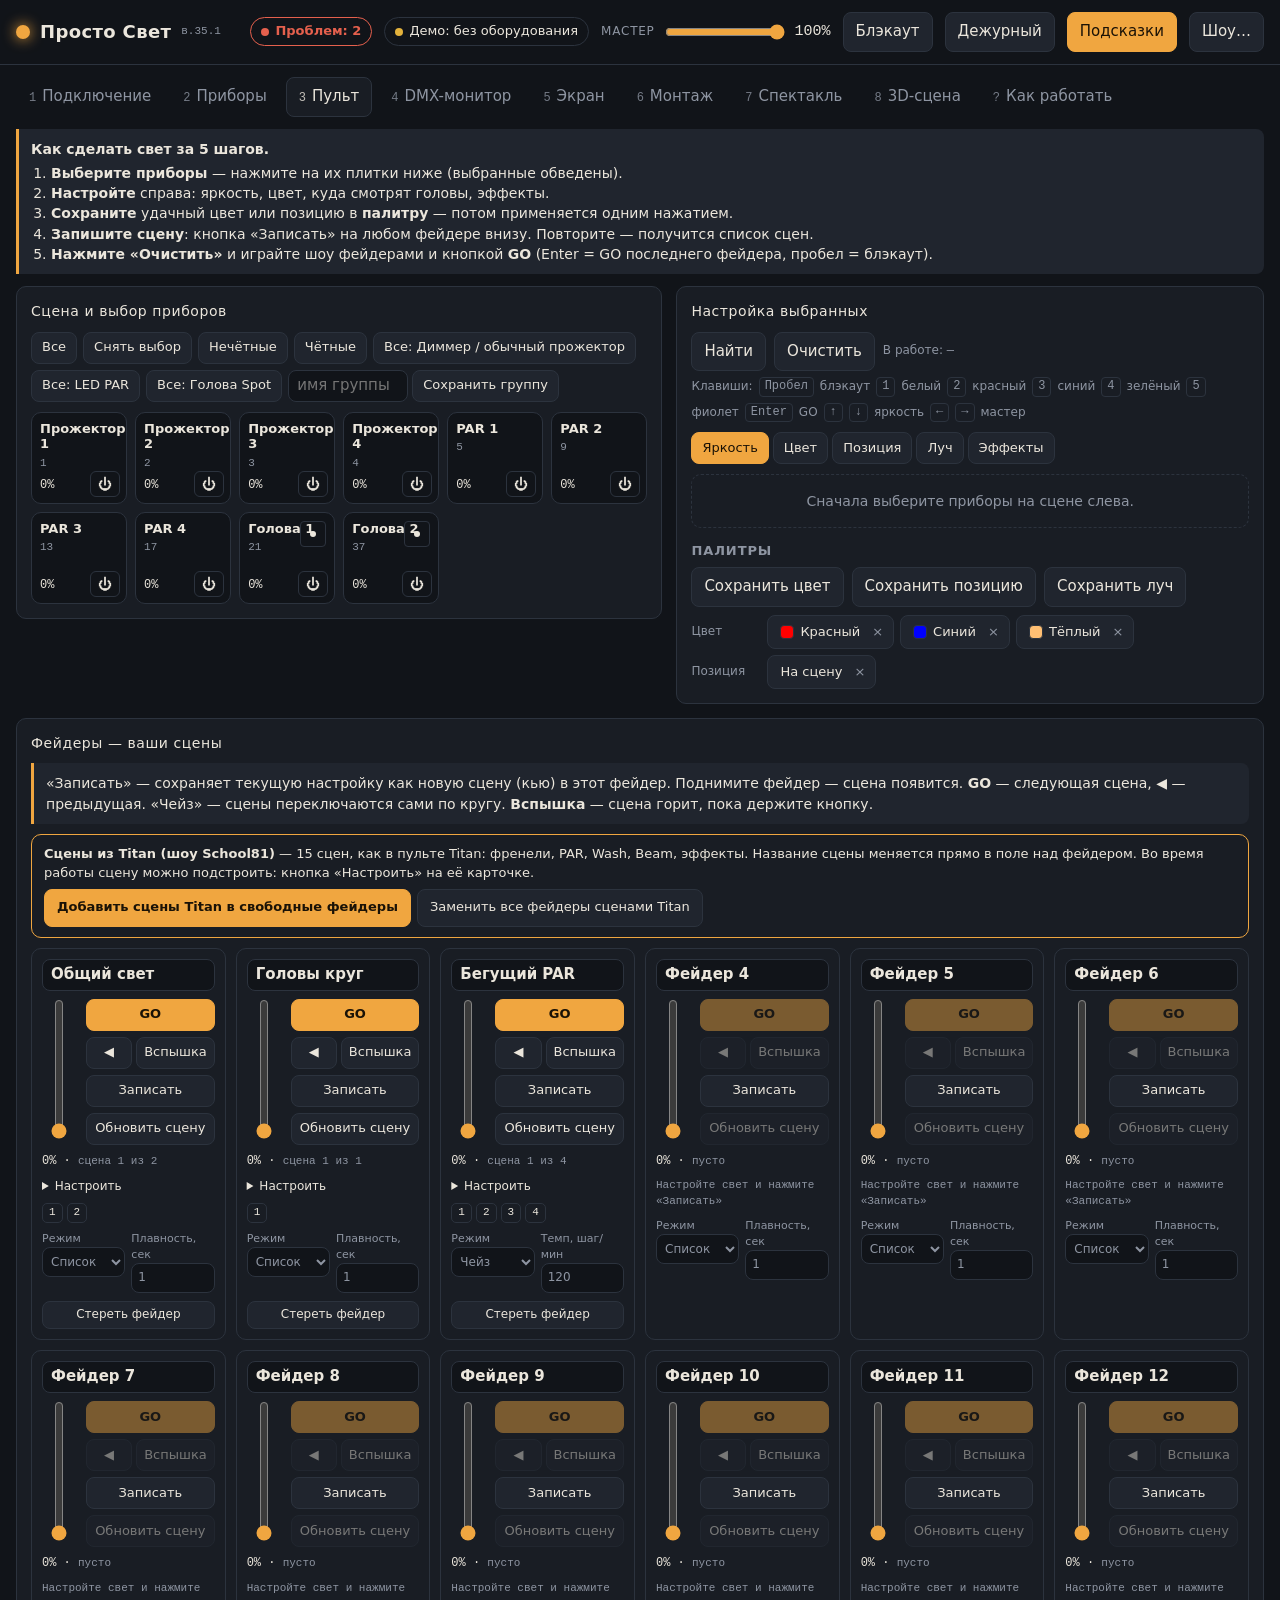
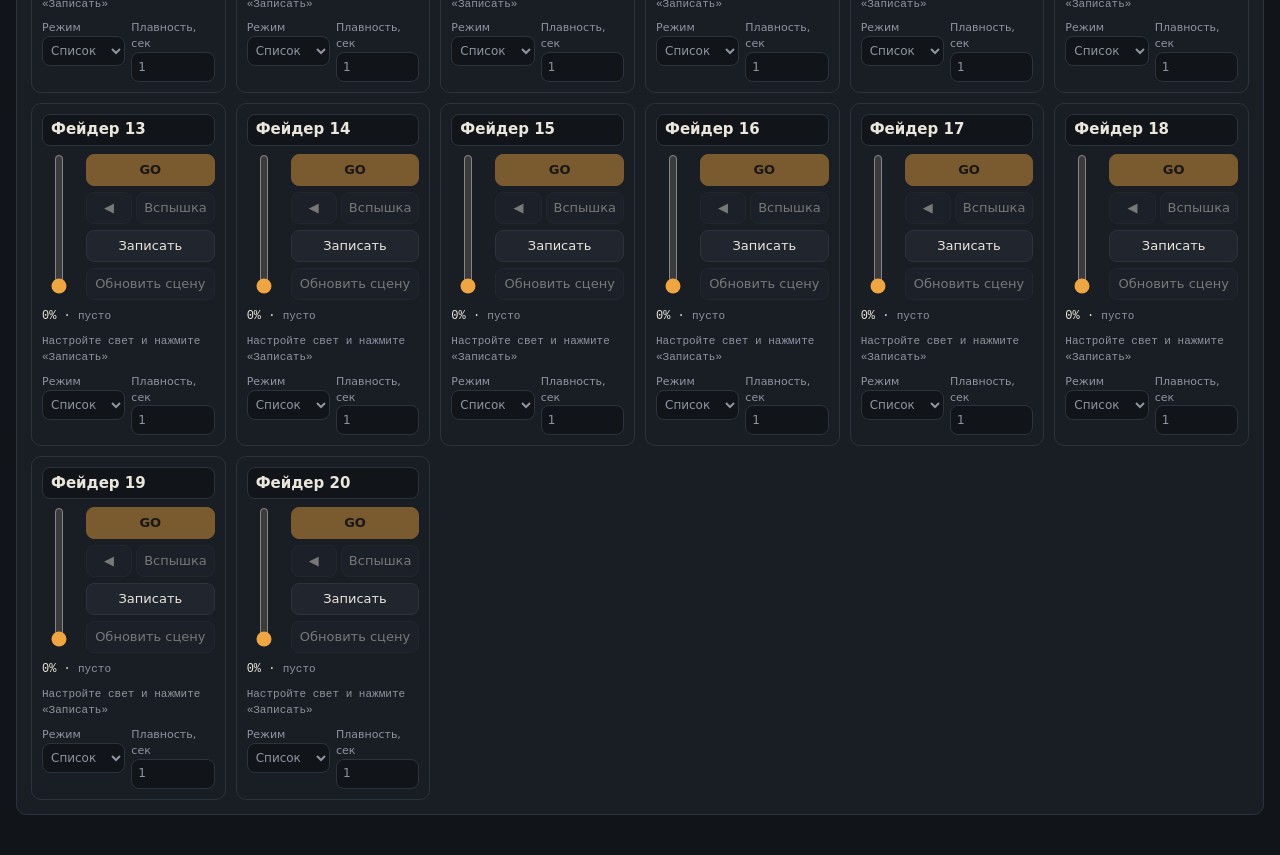
==== commit 68614c40: "Add files via upload" ====
--- a/index.html
+++ b/index.html
@@ -328,7 +328,7 @@
 </head>
 <body>
 <header class="top">
-  <div class="brand"><span class="lamp"></span>Просто Свет <span class="mono muted" style="font-size:11px;font-weight:400;letter-spacing:0" title="Версия программы">в.34</span></div>
+  <div class="brand"><span class="lamp"></span>Просто Свет <span class="mono muted" style="font-size:11px;font-weight:400;letter-spacing:0" title="Версия программы">в.35.1</span></div>
   <span id="tlBar" class="row" hidden style="gap:6px">
     <button id="tlChip" class="state rec" title="Открыть вкладку «Спектакль»" style="min-height:34px;padding:4px 12px"><i></i><span id="tlChipTxt" class="mono"></span></button>
     <button id="tlBarPause" style="min-height:34px;padding:4px 10px" title="Пауза / продолжить">❚❚</button>
@@ -517,6 +517,8 @@
   <div class="panel" style="margin-top:14px">
     <h2>Фейдеры — ваши сцены</h2>
     <div class="how" style="margin-bottom:10px">«Записать» — сохраняет текущую настройку как новую сцену (кью) в этот фейдер. Поднимите фейдер — сцена появится. <b>GO</b> — следующая сцена, <b>◀</b> — предыдущая. «Чейз» — сцены переключаются сами по кругу. <b>Вспышка</b> — сцена горит, пока держите кнопку.</div>
+    <div id="t81Box" style="margin-bottom:10px;padding:10px 12px;border:1px solid var(--accent);border-radius:var(--r);font-size:13px"><b>Сцены из Titan (шоу School81)</b> — 15 сцен, как в пульте Titan: френели, PAR, Wash, Beam, эффекты. Название сцены меняется прямо в поле над фейдером. Во время работы сцену можно подстроить: кнопка «Настроить» на её карточке.
+      <div class="row" style="margin-top:6px;gap:6px;flex-wrap:wrap"><button id="t81Add" class="primary">Добавить сцены Titan в свободные фейдеры</button><button id="t81All">Заменить все фейдеры сценами Titan</button></div></div>
     <div class="pbs" id="pbs"></div>
   </div>
 </section>
@@ -908,9 +910,11 @@
   wave:{n:'Волна яркости',g:'int',speed:30,size:1,spread:1},
   chase:{n:'Бегущий огонь',g:'int',speed:120,size:1,spread:1},
   rainbow:{n:'Радуга',g:'col',speed:10,size:1,spread:.5},
-  strobe:{n:'Стробоскоп',g:'int',speed:300,size:1,spread:0}
+  strobe:{n:'Стробоскоп',g:'int',speed:300,size:1,spread:0},
+  nod:{n:'Кивок (вверх-вниз)',g:'pos',speed:20,size:.4,spread:1},
+  sway:{n:'Качание (влево-вправо)',g:'pos',speed:20,size:.4,spread:1}
 };
-const PB_COUNT = 10;
+const PB_COUNT = 20;
 const clamp=(x,a=0,b=1)=>x<a?a:x>b?b:x;
 const esc=s=>String(s??'').replace(/[&<>"']/g,c=>({'&':'&amp;','<':'&lt;','>':'&gt;','"':'&quot;',"'":'&#39;'}[c]));
 const $=s=>document.querySelector(s);
@@ -988,6 +992,12 @@
   const map={301:305,317:321,333:337,349:353}; let n=0;
   for(const f of s.fixtures){ if(f.type==='u_beam'&&(f.line||1)===1&&map[f.addr]&&/beam/i.test(f.name)){ f.addr=map[f.addr]; n++ } }
   if(n) window.__beamFixed=n; }
+// в.35: настоящая таблица Dialighting Beam LED 150, 16 каналов (взята из шоу Titan School81)
+function fixBeam16(s){ if(s.beamV16===1) return; s.beamV16=1; const R=(l,d)=>d==null?{a:'raw',l}:{a:'raw',l,d};
+  for(const k in s.profiles){ const p=s.profiles[k]; if(!p||!Array.isArray(p.ch)||!/Beam LED 150/i.test(p.name||'')||p.ch.length!==16) continue;
+    const c7=p.ch[6]&&p.ch[6].a!=='raw'?p.ch[6]:{a:'strobe'};
+    p.ch=[{a:'pan'},{a:'panf'},{a:'tilt'},{a:'tiltf'},{a:'speed'},{a:'dim'},c7,{a:'cwheel'},{a:'gobo'},{a:'prism'},R('Вращение призмы 1'),R('Призма 2 (255 = вкл)'),R('Вращение призмы 2'),{a:'focus'},R('Макросы (0 = выкл)'),R('Управление / сброс (не трогать)')];
+    p.name='Dialighting Beam LED 150 — 16 кан. (таблица из Titan)'; } }
 function fixShow(s){
   if(!s||!Array.isArray(s.fixtures)) throw new Error('Это не файл шоу');
   s.profiles=s.profiles||{}; s.palettes=s.palettes||[]; s.groups=s.groups||[];
@@ -998,6 +1008,7 @@
   fixWash6(s);
   fixWashReal(s);
   fixBeamAddr(s);
+  fixBeam16(s);
   for(let i=0;i<PB_COUNT;i++) if(!s.playbacks[i]) s.playbacks[i]=emptyPb(i);
   return s;
 }
@@ -1049,6 +1060,7 @@
   }
   return {values:out,fx:t<.5?(prev.fx||[]):(cur.fx||[])};
 }
+let FXT_LAST=0; const FXPH=new WeakMap();
 function hsv(h){h=((h%1)+1)%1;const i=Math.floor(h*6),f=h*6-i,q=1-f;return [[1,f,0],[q,1,0],[0,1,f],[0,q,1],[f,0,1],[1,0,q]][i]}
 function compute(now){
   const sec=now/1000;
@@ -1059,14 +1071,16 @@
   const fxl=[];
   for(const {pb,r} of live){
     if(pb.mode==='chase'&&pb.cues.length>1){
-      const step=60000/Math.max(1,pb.bpm);
+      const step=60000/Math.max(1,pb.bpm*(pb.fxs??1));
       if(now-r.lastStep>=step){r.lastStep=now; go(pb,true,now)}
     }
     if(r.cur<0){r.cur=0;r.prev=null}
     const lv=r.flash?1:r.level, c=cueBlend(pb,now); if(!c) continue;
     for(const id in c.values){ const v=vals[id]; if(!v) continue; const s=c.values[id];
-      for(const k in s){ if(!(k in v)) continue; if(k==='dim') v.dim=Math.max(v.dim,s.dim*lv); else v[k]=s[k]; } }
-    for(const fx of c.fx) fxl.push([fx,lv]);
+      for(const k in s){ if(!(k in v)) continue; if(k==='dim') v.dim=Math.max(v.dim,s.dim*lv); else v[k]=s[k]; }
+      if(pb.tint&&'red' in v){ v.red=pb.tint[0]; v.green=pb.tint[1]; v.blue=pb.tint[2]; for(const k of ['white','amber','uv']) if(k in v) v[k]=0 } }
+    if(pb.tint) for(const fx of c.fx) for(const id of fx.fixtures){ const v=vals[id]; if(v&&'red' in v&&!(id in c.values)){ v.red=pb.tint[0]; v.green=pb.tint[1]; v.blue=pb.tint[2] } }
+    for(const fx of c.fx) fxl.push([fx,lv*(pb.fxz??1),pb.fxs??1]);
   }
   // монтаж: свет с дорожки «Свет» (поверх фейдеров, под программером)
   if(typeof edLightOn==='function'&&edLightOn()&&EDL.cur){ const c=edlBlend(now);
@@ -1077,17 +1091,21 @@
   for(const fx of progFx) fxl.push([fx,1]);
   baseVals={}; for(const id in vals) baseVals[id]=Object.assign({},vals[id]);
   // эффекты
-  for(const [fx,sc] of fxl){
+  const dts=FXT_LAST?Math.min(.5,Math.max(0,sec-FXT_LAST)):0; FXT_LAST=sec;
+  for(const [fx,sc,km] of fxl){
     const ids=fx.fixtures.filter(id=>vals[id]), n=ids.length||1, s=fx.size*sc;
+    let ph; if(fx.id&&km!=null&&km!==1){ if(!FXPH.has(fx)) FXPH.set(fx,sec*fx.speed/60); ph=FXPH.get(fx)+dts*fx.speed*km/60; FXPH.set(fx,ph) } else { ph=sec*fx.speed/60; FXPH.delete(fx) }
     ids.forEach((id,i)=>{
-      const v=vals[id], p=sec*fx.speed/60+(i/n)*fx.spread, TAU=Math.PI*2;
+      const v=vals[id], p=ph+(i/n)*fx.spread, TAU=Math.PI*2;
       switch(fx.type){
         case 'circle': if('pan' in v){v.pan+=s*.25*Math.cos(TAU*p); v.tilt+=s*.25*Math.sin(TAU*p)} break;
         case 'eight': if('pan' in v){v.pan+=s*.25*Math.sin(TAU*p); v.tilt+=s*.15*Math.sin(2*TAU*p)} break;
-        case 'wave': v.dim*=1-s*(.5-.5*Math.sin(TAU*p)); break;
-        case 'chase': {const st=Math.floor(sec*fx.speed/60)%n; v.dim*=i===st?1:1-s; break}
+        case 'wave': v.dim*=Math.max(0,1-s*(.5-.5*Math.sin(TAU*p))); break;
+        case 'chase': {const st=Math.floor(ph)%n; v.dim*=i===st?1:1-Math.min(1,s); break}
+        case 'nod': if('tilt' in v) v.tilt+=s*.25*Math.sin(TAU*p); break;
+        case 'sway': if('pan' in v) v.pan+=s*.25*Math.sin(TAU*p); break;
         case 'rainbow': if('red' in v){const c=hsv(p); v.red+=(c[0]-v.red)*s; v.green+=(c[1]-v.green)*s; v.blue+=(c[2]-v.blue)*s} break;
-        case 'strobe': {const on=((sec*fx.speed/60)%1)<.5; v.dim*=on?1:1-s; break}
+        case 'strobe': {const on=(ph%1)<.5; v.dim*=on?1:1-Math.min(1,s); break}
       }
     });
   }
@@ -1447,6 +1465,8 @@
         </div>
       </div>
       <div class="lv"><span data-lvl="${i}">${Math.round(r.level*100)}%</span> · <span class="info" data-cinfo="${i}">${n?`сцена ${Math.max(r.cur,0)+1} из ${n}`:'пусто'}</span></div>
+      ${pb.note?`<div class="info" style="font-family:inherit;font-size:12px;line-height:1.35">${esc(pb.note)}</div>`:''}
+      ${n?pbAdjHtml(pb,i):''}
       ${n?`<div class="cuelist" data-cl="${i}">${pb.cues.map((c,j)=>`<span class="${j===r.cur?'cur':''}" title="${esc(c.name)}">${j+1}</span>`).join('')}</div>`:'<div class="info">Настройте свет и нажмите «Записать»</div>'}
       <div class="opt">
         <label>Режим<select data-mode="${i}" style="width:100%;min-height:30px;padding:2px 4px;font-size:12px"><option value="list"${pb.mode==='list'?' selected':''}>Список</option><option value="chase"${pb.mode==='chase'?' selected':''}>Чейз</option></select></label>
@@ -1464,6 +1484,9 @@
   el.querySelectorAll('[data-flash]').forEach(b=>{const pb=show.playbacks[+b.dataset.flash], r=rt(pb);
     b.onpointerdown=e=>{r.flash=true; r.ts=performance.now(); if(r.cur<0){r.cur=0;r.prev=null} b.classList.add('on')};
     const up=()=>{r.flash=false;b.classList.remove('on')}; b.onpointerup=up; b.onpointerleave=up; b.onpointercancel=up;});
+  el.querySelectorAll('[data-adj]').forEach(inp=>inp.oninput=()=>{const [i,k]=inp.dataset.adj.split(':'); const pb=show.playbacks[+i]; pb[k]=inp.value/100; const o=inp.parentElement.querySelector('b'); if(o) o.textContent=inp.value+'%'; save()});
+  el.querySelectorAll('[data-tint]').forEach(b=>b.onclick=()=>{const [i,c]=b.dataset.tint.split(':'); const pb=show.playbacks[+i]; pb.tint=c===''?null:COLORS[+c][1].slice(); save(); pbDirty=true; renderPbs()});
+  el.querySelectorAll('details[data-adjd]').forEach(d=>d.ontoggle=()=>{ADJOPEN[d.dataset.adjd]=d.open});
   el.querySelectorAll('[data-rec]').forEach(b=>b.onclick=()=>record(+b.dataset.rec));
   el.querySelectorAll('[data-upd]').forEach(b=>b.onclick=()=>updateCue(+b.dataset.upd));
   el.querySelectorAll('[data-mode]').forEach(s=>s.onchange=()=>{show.playbacks[+s.dataset.mode].mode=s.value;save();pbDirty=true});
@@ -1472,6 +1495,17 @@
   el.querySelectorAll('[data-del]').forEach(b=>twoStep(b,'Точно стереть?',()=>{const i=+b.dataset.del; const id=show.playbacks[i].id; show.playbacks[i]=emptyPb(i); show.playbacks[i].id=id; RT[id]={cur:-1,prev:null,fs:0,fd:0,level:0,flash:false,ts:0,lastStep:0}; save(); pbDirty=true}));
   pbDirty=false; updPbLive();
 }
+const ADJOPEN={};
+function pbAdjHtml(pb,i){ const hasFx=pb.mode==='chase'||pb.cues.some(c=>c.fx&&c.fx.length), sp=Math.round((pb.fxs??1)*100), sz=Math.round((pb.fxz??1)*100);
+  const tn=pb.tint, cur=tn?COLORS.findIndex(c=>c[1].join()===tn.join()):-1;
+  return `<details data-adjd="${pb.id}" ${ADJOPEN[pb.id]?'open':''} style="font-size:12px"><summary style="cursor:pointer">Настроить${(sp!==100||sz!==100||tn)?' <span class="muted">(изменено)</span>':''}</summary>
+    <div class="stack" style="gap:6px;margin-top:6px">
+      <div class="muted">Яркость — сам фейдер. Здесь — пока сцена горит:</div>
+      ${hasFx?`<label>Скорость ${pb.mode==='chase'?'чейза и ':''}эффектов: <b>${sp}%</b><input type="range" min="10" max="300" step="5" value="${sp}" data-adj="${i}:fxs" style="width:100%"></label>`:''}
+      ${pb.cues.some(c=>c.fx&&c.fx.length)?`<label>Размах эффектов: <b>${sz}%</b><input type="range" min="0" max="200" step="5" value="${sz}" data-adj="${i}:fxz" style="width:100%"></label>`:''}
+      <div>Цвет сцены:</div>
+      <div class="row" style="gap:4px;flex-wrap:wrap"><button data-tint="${i}:" style="min-height:26px;padding:2px 6px;font-size:11px${cur<0&&!tn?';outline:2px solid var(--accent)':''}">как записано</button>${COLORS.map((c,j)=>`<button data-tint="${i}:${j}" title="${esc(c[0])}" aria-label="${esc(c[0])}" style="min-height:26px;width:26px;padding:0;background:rgb(${c[1].map(x=>Math.round(x*255)).join(',')})${j===cur?';outline:2px solid var(--accent)':''}"></button>`).join('')}</div>
+    </div></details>` }
 function updPbLive(){
   show.playbacks.forEach((pb,i)=>{const r=rt(pb), card=document.querySelector(`.pb[data-pb="${i}"]`); if(!card) return;
     card.classList.toggle('live',(r.flash||r.level>0)&&pb.cues.length>0);
@@ -1496,6 +1530,31 @@
   if(progFx.length) c.fx=(c.fx||[]).concat(JSON.parse(JSON.stringify(progFx)));
   save(); toast(`Сцена ${Math.max(r.cur,0)+1} в «${pb.name}» обновлена.`);
 }
+
+const TITAN81=[{"name":"Френели дежурный","t":"Фейдер 1","note":"4 френеля на 25 %, холодный белый (6500 K), узкий луч. Спокойная заливка сцены.","cues":[["Дежурный",{"2:1":{"dim":0.25,"#cto":1.0,"zoom":1.0},"2:4":{"dim":0.25,"#cto":1.0,"zoom":1.0},"2:7":{"dim":0.25,"#cto":1.0,"zoom":1.0},"2:10":{"dim":0.25,"#cto":1.0,"zoom":1.0}},[]]]},{"name":"PAR красный ⇄ лаванда","t":"Фейдер 2 (список)","note":"10 PAR. GO листает: 1 — красный; 2 — лаванда с бегущим огнём; 3 — снова красный.","cues":[["Красный",{"1:1":{"dim":1.0,"red":1.0,"green":0.0,"blue":0.0},"1:11":{"dim":1.0,"red":1.0,"green":0.0,"blue":0.0},"1:21":{"dim":1.0,"red":1.0,"green":0.0,"blue":0.0},"1:31":{"dim":1.0,"red":1.0,"green":0.0,"blue":0.0},"1:41":{"dim":1.0,"red":1.0,"green":0.0,"blue":0.0},"1:51":{"dim":1.0,"red":1.0,"green":0.0,"blue":0.0},"1:61":{"dim":1.0,"red":1.0,"green":0.0,"blue":0.0},"1:71":{"dim":1.0,"red":1.0,"green":0.0,"blue":0.0},"1:81":{"dim":1.0,"red":1.0,"green":0.0,"blue":0.0},"1:91":{"dim":1.0,"red":1.0,"green":0.0,"blue":0.0}},[]],["Лаванда бегущая",{"1:41":{"red":0.71,"green":0.43,"blue":0.94,"dim":1},"1:91":{"red":0.71,"green":0.43,"blue":0.94,"dim":1},"1:31":{"red":0.71,"green":0.43,"blue":0.94,"dim":1},"1:81":{"red":0.71,"green":0.43,"blue":0.94,"dim":1},"1:21":{"red":0.71,"green":0.43,"blue":0.94,"dim":1},"1:71":{"red":0.71,"green":0.43,"blue":0.94,"dim":1},"1:11":{"red":0.71,"green":0.43,"blue":0.94,"dim":1},"1:61":{"red":0.71,"green":0.43,"blue":0.94,"dim":1},"1:1":{"red":0.71,"green":0.43,"blue":0.94,"dim":1},"1:51":{"red":0.71,"green":0.43,"blue":0.94,"dim":1}},[{"type":"chase","fx":["1:1","1:11","1:21","1:31","1:41","1:51","1:61","1:71","1:81","1:91"],"speed":290,"size":1,"spread":1}]],["Красный",{"1:1":{"blue":0.0,"green":0.0,"red":1.0,"dim":1.0},"1:11":{"blue":0.0,"green":0.0,"red":1.0,"dim":1.0},"1:21":{"blue":0.0,"green":0.0,"red":1.0,"dim":1.0},"1:31":{"blue":0.0,"green":0.0,"red":1.0,"dim":1.0},"1:41":{"blue":0.0,"green":0.0,"red":1.0,"dim":1.0},"1:51":{"blue":0.0,"green":0.0,"red":1.0,"dim":1.0},"1:61":{"blue":0.0,"green":0.0,"red":1.0,"dim":1.0},"1:71":{"blue":0.0,"green":0.0,"red":1.0,"dim":1.0},"1:81":{"blue":0.0,"green":0.0,"red":1.0,"dim":1.0},"1:91":{"blue":0.0,"green":0.0,"red":1.0,"dim":1.0}},[]]]},{"name":"Общий: зелёный + жёлтый","t":"Фейдер 3","note":"PAR зелёные, 4 Wash жёлтые и направлены на сцену, 4 Beam светят в одну точку.","cues":[["Общий",{"1:1":{"red":0.0,"green":1.0,"blue":0.0,"dim":1.0},"1:11":{"red":0.0,"green":1.0,"blue":0.0,"dim":1.0},"1:21":{"red":0.0,"green":1.0,"blue":0.0,"dim":1.0},"1:31":{"red":0.0,"green":1.0,"blue":0.0,"dim":1.0},"1:41":{"red":0.0,"green":1.0,"blue":0.0,"dim":1.0},"1:51":{"red":0.0,"green":1.0,"blue":0.0,"dim":1.0},"1:61":{"red":0.0,"green":1.0,"blue":0.0,"dim":1.0},"1:71":{"red":0.0,"green":1.0,"blue":0.0,"dim":1.0},"1:81":{"red":0.0,"green":1.0,"blue":0.0,"dim":1.0},"1:91":{"red":0.0,"green":1.0,"blue":0.0,"dim":1.0},"1:203":{"red":1.0,"green":1.0,"blue":0.0,"pan":0.649,"tilt":0.42,"zoom":0.0,"dim":1.0},"1:254":{"red":1.0,"green":1.0,"blue":0.0,"pan":0.649,"tilt":0.42,"zoom":0.0,"dim":1.0},"1:305":{"pan":0.458,"tilt":0.557,"dim":1.0,"focus":0.767},"1:321":{"pan":0.458,"tilt":0.557,"dim":1.0,"focus":0.767},"1:337":{"pan":0.458,"tilt":0.557,"dim":1.0,"focus":0.767},"1:353":{"pan":0.458,"tilt":0.557,"dim":1.0,"focus":0.767},"1:101":{"red":1.0,"green":1.0,"blue":0.0,"pan":0.765,"tilt":0.283,"zoom":0.0,"dim":1.0},"1:152":{"red":1.0,"green":1.0,"blue":0.0,"pan":0.518,"tilt":0.311,"zoom":0.0,"dim":1.0}},[]]]},{"name":"Wash розовые, качание","t":"Фейдер 4","note":"4 Wash розовые, узкий луч, медленно покачиваются небольшим кругом.","cues":[["Розовый",{"1:101":{"dim":1.0,"red":1.0,"green":0.0,"blue":0.5,"zoom":0.0},"1:152":{"dim":1.0,"red":1.0,"green":0.0,"blue":0.5,"zoom":0.0},"1:203":{"dim":1.0,"red":1.0,"green":0.0,"blue":0.5,"zoom":0.0},"1:254":{"dim":1.0,"red":1.0,"green":0.0,"blue":0.5,"zoom":0.0}},[{"type":"circle","fx":["1:101","1:152","1:203","1:254"],"speed":15,"size":0.4,"spread":1}]]]},{"name":"Дискотека фиолет","t":"Фейдер 5","note":"Wash 1–2 лаванда, Wash 3–4 ультрафиолет; PAR 1–5 тёплый красный, PAR 6–10 синие; Beam вниз. Головы плавно ходят, PAR пульсируют.","cues":[["Дискотека",{"1:101":{"red":0.71,"green":0.43,"blue":0.94,"zoom":0.0,"dim":1.0},"1:1":{"dim":1.0,"red":1.0,"green":0.0,"blue":0.0,"white":0.302,"amber":0.406,"uv":0.0},"1:152":{"red":0.71,"green":0.43,"blue":0.94,"zoom":0.0,"dim":1.0},"1:11":{"dim":1.0,"red":1.0,"green":0.0,"blue":0.0,"white":0.302,"amber":0.406,"uv":0.0},"1:203":{"red":0.2,"green":0.0,"blue":1.0,"zoom":0.0,"dim":1.0},"1:21":{"dim":1.0,"red":1.0,"green":0.0,"blue":0.0,"white":0.302,"amber":0.406,"uv":0.0},"1:254":{"red":0.2,"green":0.0,"blue":1.0,"zoom":0.0,"dim":1.0},"1:31":{"dim":1.0,"red":1.0,"green":0.0,"blue":0.0,"white":0.302,"amber":0.406,"uv":0.0},"1:41":{"dim":1.0,"red":1.0,"green":0.0,"blue":0.0,"white":0.302,"amber":0.406,"uv":0.0},"1:51":{"dim":1.0,"red":0.0,"green":0.037,"blue":1.0,"white":0.0,"amber":0.0,"uv":0.0},"1:61":{"dim":1.0,"red":0.0,"green":0.037,"blue":1.0,"white":0.0,"amber":0.0,"uv":0.0},"1:71":{"dim":1.0,"red":0.0,"green":0.037,"blue":1.0,"white":0.0,"amber":0.0,"uv":0.0},"1:81":{"dim":1.0,"red":0.0,"green":0.037,"blue":1.0,"white":0.0,"amber":0.0,"uv":0.0},"1:91":{"dim":1.0,"red":0.0,"green":0.037,"blue":1.0,"white":0.0,"amber":0.0,"uv":0.0},"1:305":{"tilt":0.6,"dim":1.0,"focus":0.0},"1:321":{"tilt":0.6,"dim":1.0,"focus":0.0},"1:337":{"tilt":0.6,"dim":1.0,"focus":0.0},"1:353":{"tilt":0.6,"dim":1.0,"focus":0.0}},[{"type":"eight","fx":["1:101","1:152","1:203","1:254","1:305","1:321","1:337","1:353"],"speed":10,"size":0.5,"spread":1},{"type":"wave","fx":["1:1","1:11","1:21","1:31","1:41","1:51","1:61","1:71","1:81","1:91"],"speed":31,"size":1,"spread":1}]]]},{"name":"Wash 1 цветной чейз","t":"Фейдер 6 (чейз)","mode":"chase","bpm":60,"note":"Только Wash 1: раз в секунду меняет цвет и место — жёлтый, красный, пурпурный, бирюзовый.","cues":[["Жёлтый",{"1:101":{"red":1.0,"green":1.0,"blue":0.0,"pan":0.711,"tilt":0.368,"dim":1.0}},[]],["Красный",{"1:101":{"red":1.0,"green":0.0,"blue":0.0,"pan":0.711,"tilt":0.588,"dim":1.0}},[]],["Пурпурный",{"1:101":{"red":1.0,"green":0.0,"blue":1.0,"pan":0.827,"tilt":0.643,"dim":1.0}},[]],["Бирюзовый",{"1:101":{"red":0.0,"green":1.0,"blue":1.0,"pan":0.827,"tilt":0.35,"dim":1.0}},[]]]},{"name":"PAR бегущий огонь","t":"Кнопки окна 1 и 2","note":"10 PAR по очереди вспыхивают справа налево. Цвет берут от другой включённой сцены, сами по себе — белые.","cues":[["Бег",{"1:41":{"dim":1.0},"1:31":{"dim":1.0},"1:21":{"dim":1.0},"1:11":{"dim":1.0},"1:1":{"dim":1.0},"1:91":{"dim":1.0},"1:81":{"dim":1.0},"1:71":{"dim":1.0},"1:61":{"dim":1.0},"1:51":{"dim":1.0}},[{"type":"chase","fx":["1:91","1:81","1:71","1:61","1:51","1:41","1:31","1:21","1:11","1:1"],"speed":290,"size":1,"spread":1}]]]},{"name":"PAR бег быстрый","t":"Кнопка окна 3","note":"То же, что «бегущий огонь», но в два раза быстрее.","cues":[["Бег быстрый",{"1:41":{"dim":1.0},"1:31":{"dim":1.0},"1:21":{"dim":1.0},"1:11":{"dim":1.0},"1:1":{"dim":1.0},"1:91":{"dim":1.0},"1:81":{"dim":1.0},"1:71":{"dim":1.0},"1:61":{"dim":1.0},"1:51":{"dim":1.0}},[{"type":"chase","fx":["1:91","1:81","1:71","1:61","1:51","1:41","1:31","1:21","1:11","1:1"],"speed":600,"size":1,"spread":1}]]]},{"name":"PAR лаванда бегущая","t":"Кнопка окна 4","note":"10 PAR цвета лаванды, огонь бежит слева направо.","cues":[["Лаванда",{"1:41":{"red":0.71,"green":0.43,"blue":0.94,"dim":1},"1:31":{"red":0.71,"green":0.43,"blue":0.94,"dim":1},"1:21":{"red":0.71,"green":0.43,"blue":0.94,"dim":1},"1:11":{"red":0.71,"green":0.43,"blue":0.94,"dim":1},"1:1":{"red":0.71,"green":0.43,"blue":0.94,"dim":1},"1:91":{"red":0.71,"green":0.43,"blue":0.94,"dim":1},"1:81":{"red":0.71,"green":0.43,"blue":0.94,"dim":1},"1:71":{"red":0.71,"green":0.43,"blue":0.94,"dim":1},"1:61":{"red":0.71,"green":0.43,"blue":0.94,"dim":1},"1:51":{"red":0.71,"green":0.43,"blue":0.94,"dim":1}},[{"type":"chase","fx":["1:1","1:11","1:21","1:31","1:41","1:51","1:61","1:71","1:81","1:91"],"speed":290,"size":1,"spread":1}]]]},{"name":"Beam мигание","t":"Кнопка окна 6","note":"4 Beam: луч мигает и меняет резкость, головы кивают вверх-вниз.","cues":[["Мигание",{"1:305":{"dim":1,"pan":0.46,"tilt":0.56,"focus":0.5},"1:321":{"dim":1,"pan":0.46,"tilt":0.56,"focus":0.5},"1:337":{"dim":1,"pan":0.46,"tilt":0.56,"focus":0.5},"1:353":{"dim":1,"pan":0.46,"tilt":0.56,"focus":0.5}},[{"type":"wave","fx":["1:305","1:321","1:337","1:353"],"speed":30,"size":1,"spread":1},{"type":"nod","fx":["1:305","1:321","1:337","1:353"],"speed":30,"size":0.4,"spread":1}]]]},{"name":"Beam призма","t":"Кнопки окна 7 и 8","note":"4 Beam с призмой, призма медленно вращается.","cues":[["Призма",{"1:337":{"dim":1.0,"#prism2":1,"#prism2rot":0.36,"focus":0.0},"1:353":{"dim":1.0,"#prism2":1,"#prism2rot":0.36,"focus":0.0},"1:305":{"dim":1.0,"#prism2":1,"#prism2rot":0.36,"focus":0.0},"1:321":{"dim":1.0,"#prism2":1,"#prism2rot":0.36,"focus":0.0}},[]]]},{"name":"Beam призма + круг","t":"Кнопка окна 9","note":"4 Beam с вращающейся призмой, головы описывают маленький круг.","cues":[["Призма круг",{"1:305":{"dim":1.0,"#prism2":1,"#prism2rot":0.36,"focus":0.0},"1:321":{"dim":1.0,"#prism2":1,"#prism2rot":0.36,"focus":0.0},"1:337":{"dim":1.0,"#prism2":1,"#prism2rot":0.36,"focus":0.0},"1:353":{"dim":1.0,"#prism2":1,"#prism2rot":0.36,"focus":0.0}},[{"type":"circle","fx":["1:305","1:321","1:337","1:353"],"speed":15,"size":0.4,"spread":1}]]]},{"name":"Beam волна","t":"Кнопка окна 10","note":"4 Beam по очереди ходят восьмёркой и мигают — «волна».","cues":[["Волна",{"1:305":{"dim":1,"pan":0.46,"tilt":0.56,"focus":0.5},"1:321":{"dim":1,"pan":0.46,"tilt":0.56,"focus":0.5},"1:337":{"dim":1,"pan":0.46,"tilt":0.56,"focus":0.5},"1:353":{"dim":1,"pan":0.46,"tilt":0.56,"focus":0.5}},[{"type":"eight","fx":["1:305","1:321","1:337","1:353"],"speed":20,"size":0.6,"spread":1},{"type":"wave","fx":["1:305","1:321","1:337","1:353"],"speed":20,"size":1,"spread":1}]]]},{"name":"Wash покачивание","t":"Кнопка окна 11","note":"Wash 3 и 4 на полную яркость и медленно покачиваются. Цвет — от другой сцены.","cues":[["Качание",{"1:203":{"dim":1.0},"1:254":{"dim":1.0},"1:101":{"dim":1.0},"1:152":{"dim":1.0}},[{"type":"circle","fx":["1:203","1:254"],"speed":15,"size":0.4,"spread":1}]]]},{"name":"Дискотека + пульс","t":"Кнопки окна 16 и 17","note":"Как «Дискотека фиолет», но Beam светят прямо, а вся сцена пульсирует яркостью.","cues":[["Пульс",{"1:101":{"red":0.71,"green":0.43,"blue":0.94,"dim":1.0,"zoom":0.0},"1:152":{"red":0.71,"green":0.43,"blue":0.94,"dim":1.0,"zoom":0.0},"1:203":{"red":0.2,"green":0.0,"blue":1.0,"dim":1.0,"zoom":0.0},"1:254":{"red":0.2,"green":0.0,"blue":1.0,"dim":1.0,"zoom":0.0},"1:1":{"dim":1.0,"red":1.0,"green":0.0,"blue":0.0,"white":0.302,"amber":0.406,"uv":0.0},"1:11":{"dim":1.0,"red":1.0,"green":0.0,"blue":0.0,"white":0.302,"amber":0.406,"uv":0.0},"1:21":{"dim":1.0,"red":1.0,"green":0.0,"blue":0.0,"white":0.302,"amber":0.406,"uv":0.0},"1:31":{"dim":1.0,"red":1.0,"green":0.0,"blue":0.0,"white":0.302,"amber":0.406,"uv":0.0},"1:41":{"dim":1.0,"red":1.0,"green":0.0,"blue":0.0,"white":0.302,"amber":0.406,"uv":0.0},"1:51":{"dim":1.0,"red":0.0,"green":0.037,"blue":1.0,"white":0.0,"amber":0.0,"uv":0.0},"1:61":{"dim":1.0,"red":0.0,"green":0.037,"blue":1.0,"white":0.0,"amber":0.0,"uv":0.0},"1:71":{"dim":1.0,"red":0.0,"green":0.037,"blue":1.0,"white":0.0,"amber":0.0,"uv":0.0},"1:81":{"dim":1.0,"red":0.0,"green":0.037,"blue":1.0,"white":0.0,"amber":0.0,"uv":0.0},"1:91":{"dim":1.0,"red":0.0,"green":0.037,"blue":1.0,"white":0.0,"amber":0.0,"uv":0.0},"1:305":{"dim":1.0,"focus":0.0},"1:321":{"dim":1.0,"focus":0.0},"1:337":{"dim":1.0,"focus":0.0},"1:353":{"dim":1.0,"focus":0.0}},[{"type":"wave","fx":["1:1","1:11","1:21","1:31","1:41","1:51","1:61","1:71","1:81","1:91","1:101","1:152","1:203","1:254","1:305","1:321","1:337","1:353"],"speed":31,"size":1,"spread":1}]]]}];
+const T81RAW={'#cto':/CTO|тёпл|темп/i,'#prism2':/Призма 2/i,'#prism2rot':/Вращение призмы 2/i};
+function t81Fix(key){ const [l,a]=key.split(':').map(Number); return show.fixtures.find(f=>LN(f)===l&&f.addr===a) }
+function t81Vals(f,v){ const p=prof(f), o={};
+  for(const k in v){ if(k[0]==='#'){ const re=T81RAW[k]; const i=p.ch.findIndex(c=>c.a==='raw'&&re&&re.test(c.l||'')); if(i>=0) o['raw'+i]=v[k]; continue }
+    if(p.ch.some(c=>c.a===k)) o[k]=v[k] }
+  return o }
+function importTitan81(replace){
+  let miss=new Set(), put=0, skip=0;
+  const slots=replace?show.playbacks.map((_,i)=>i):show.playbacks.map((pb,i)=>pb.cues.length?-1:i).filter(i=>i>=0);
+  TITAN81.forEach((sc,n)=>{ const i=slots[n]; if(i==null){skip++;return}
+    const pb=show.playbacks[i], id=pb.id;
+    const cues=sc.cues.map(([name,cv,fxs])=>{ const values={};
+      for(const key in cv){ const f=t81Fix(key); if(!f){miss.add(key);continue} const o=t81Vals(f,cv[key]); if(Object.keys(o).length) values[f.id]=o }
+      const fx=fxs.map(x=>({id:uid(),type:x.type,fixtures:x.fx.map(t81Fix).filter(Boolean).map(f=>f.id),speed:x.speed,size:x.size,spread:x.spread})).filter(x=>x.fixtures.length);
+      return {name,fade:sc.mode==='chase'?0:1,values,fx} });
+    show.playbacks[i]={id,name:sc.name,note:sc.note+' (В Titan: '+sc.t+'.)',cues,mode:sc.mode||'list',bpm:sc.bpm||60,fade:sc.mode==='chase'?0:1,fxs:1,fxz:1,tint:null};
+    RT[id]={cur:-1,prev:null,fs:0,fd:0,level:0,flash:false,ts:0,lastStep:0}; put++ });
+  show.example=false; save(); pbDirty=true; renderPbs(); try{renderXtc()}catch(_){}
+  toast(`Добавлено сцен из Titan: ${put}`+(skip?`. Не хватило свободных фейдеров для ${skip} — нажмите «Заменить все фейдеры»`:'')+(miss.size?`. Нет приборов по адресам: ${[...miss].join(', ')}`:''),9000);
+}
+function t81Panel(){ const b=$('#t81Box'); if(!b) return;
+  b.querySelector('#t81Add').onclick=()=>importTitan81(false);
+  twoStep(b.querySelector('#t81All'),'Точно? Фейдеры 1–15 заменятся',()=>importTitan81(true)); }
 
 // ---------- патч ----------
 const typeOptions=()=>[...Object.entries(LIB),...Object.entries(show.profiles)];
@@ -3039,6 +3098,7 @@
 function renderAll(){try{renderXtc()}catch(e){}  try{renderScreenAll()}catch(e){} renderStage();renderProg();renderPals();pbDirty=true;renderPatch();renderDraft();monBuilt=false;if($('#tab-monitor').classList.contains('active'))buildMonitor()}
 try{ if(localStorage.getItem(KEY+'-help')==='0'){document.body.classList.add('nohelp');$('#helpBtn').classList.remove('on')} const t=localStorage.getItem(KEY+'-tab'); if(t&&document.getElementById('tab-'+t)) openTab(t)}catch(e){}
 renderAll();
+try{t81Panel()}catch(e){console.error(e)}
 if(show.example) toast('Загружен пример шоу. Замените приборы на свои во вкладке «Приборы».');
 if(window.__beamFixed) setTimeout(()=>toast('Адреса голов Beam возвращены на рабочие: 305, 321, 337, 353.'),1500);
 requestAnimationFrame(frame);
